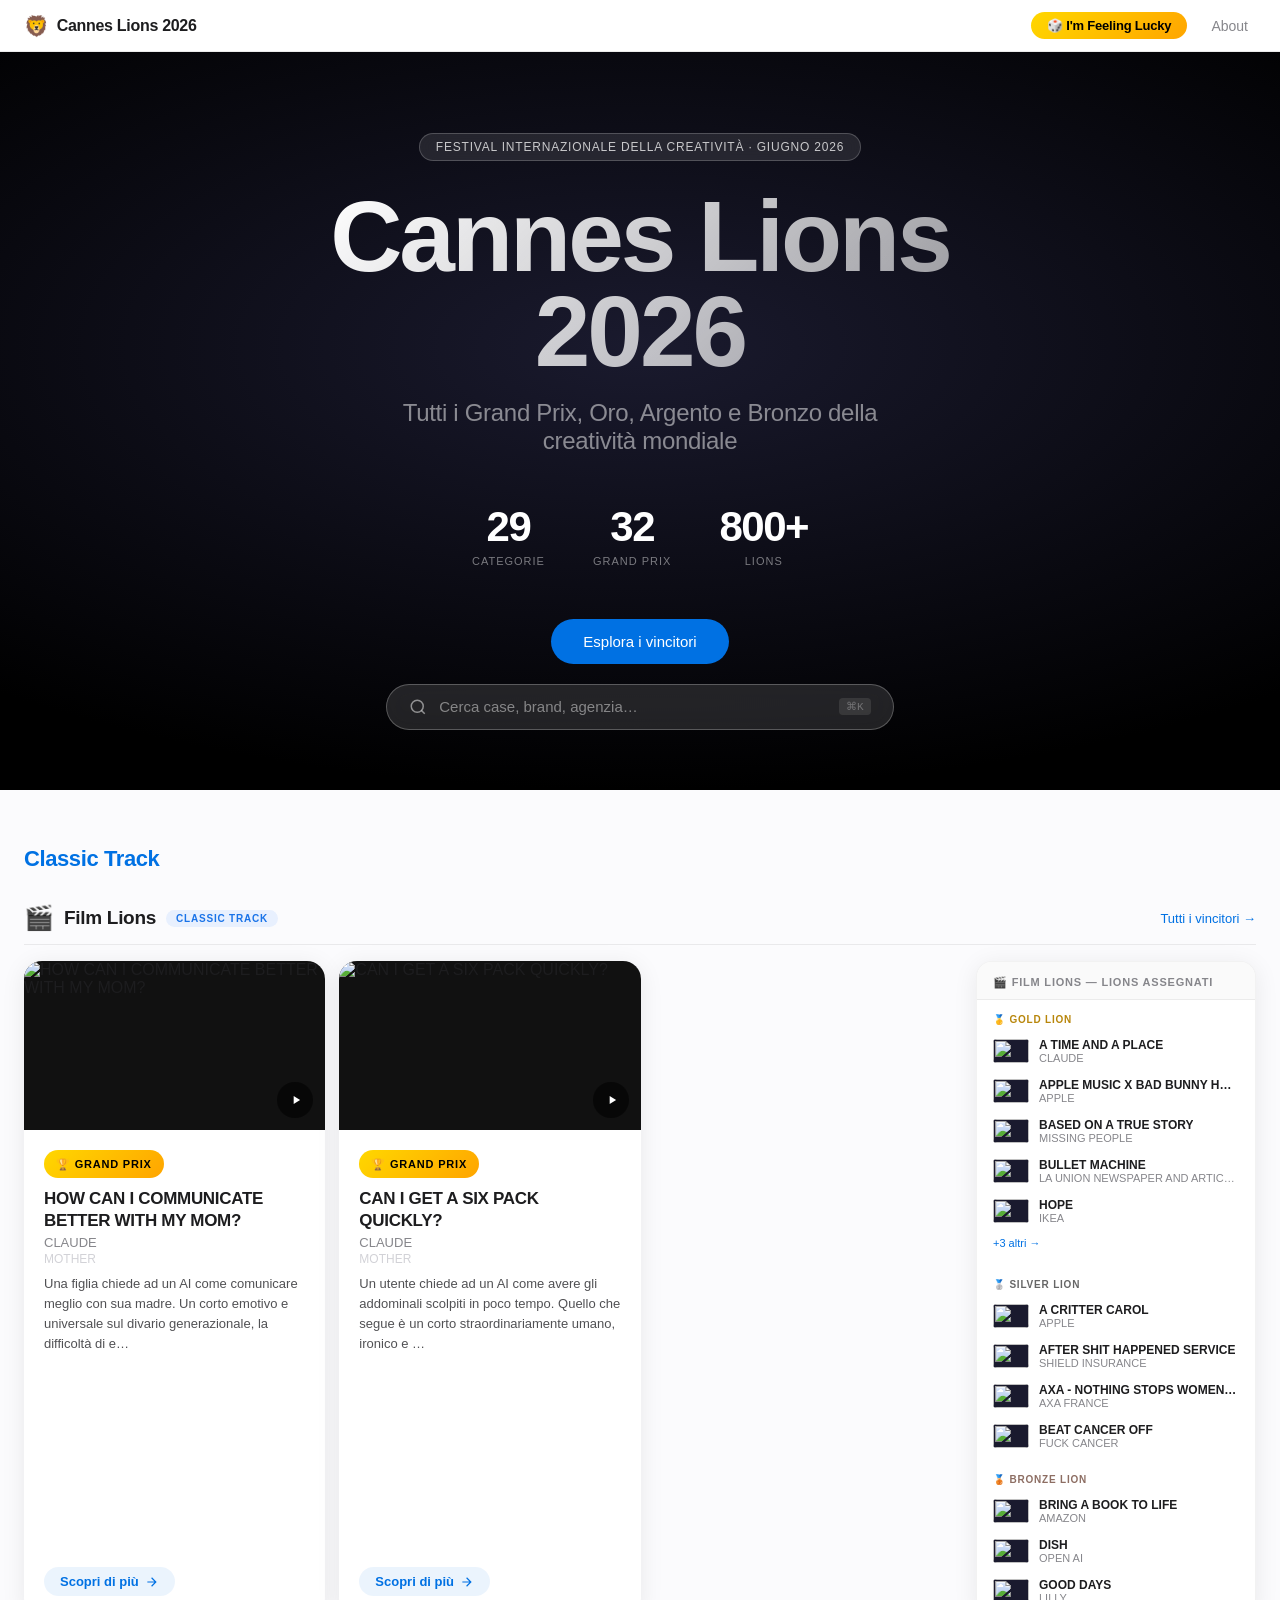
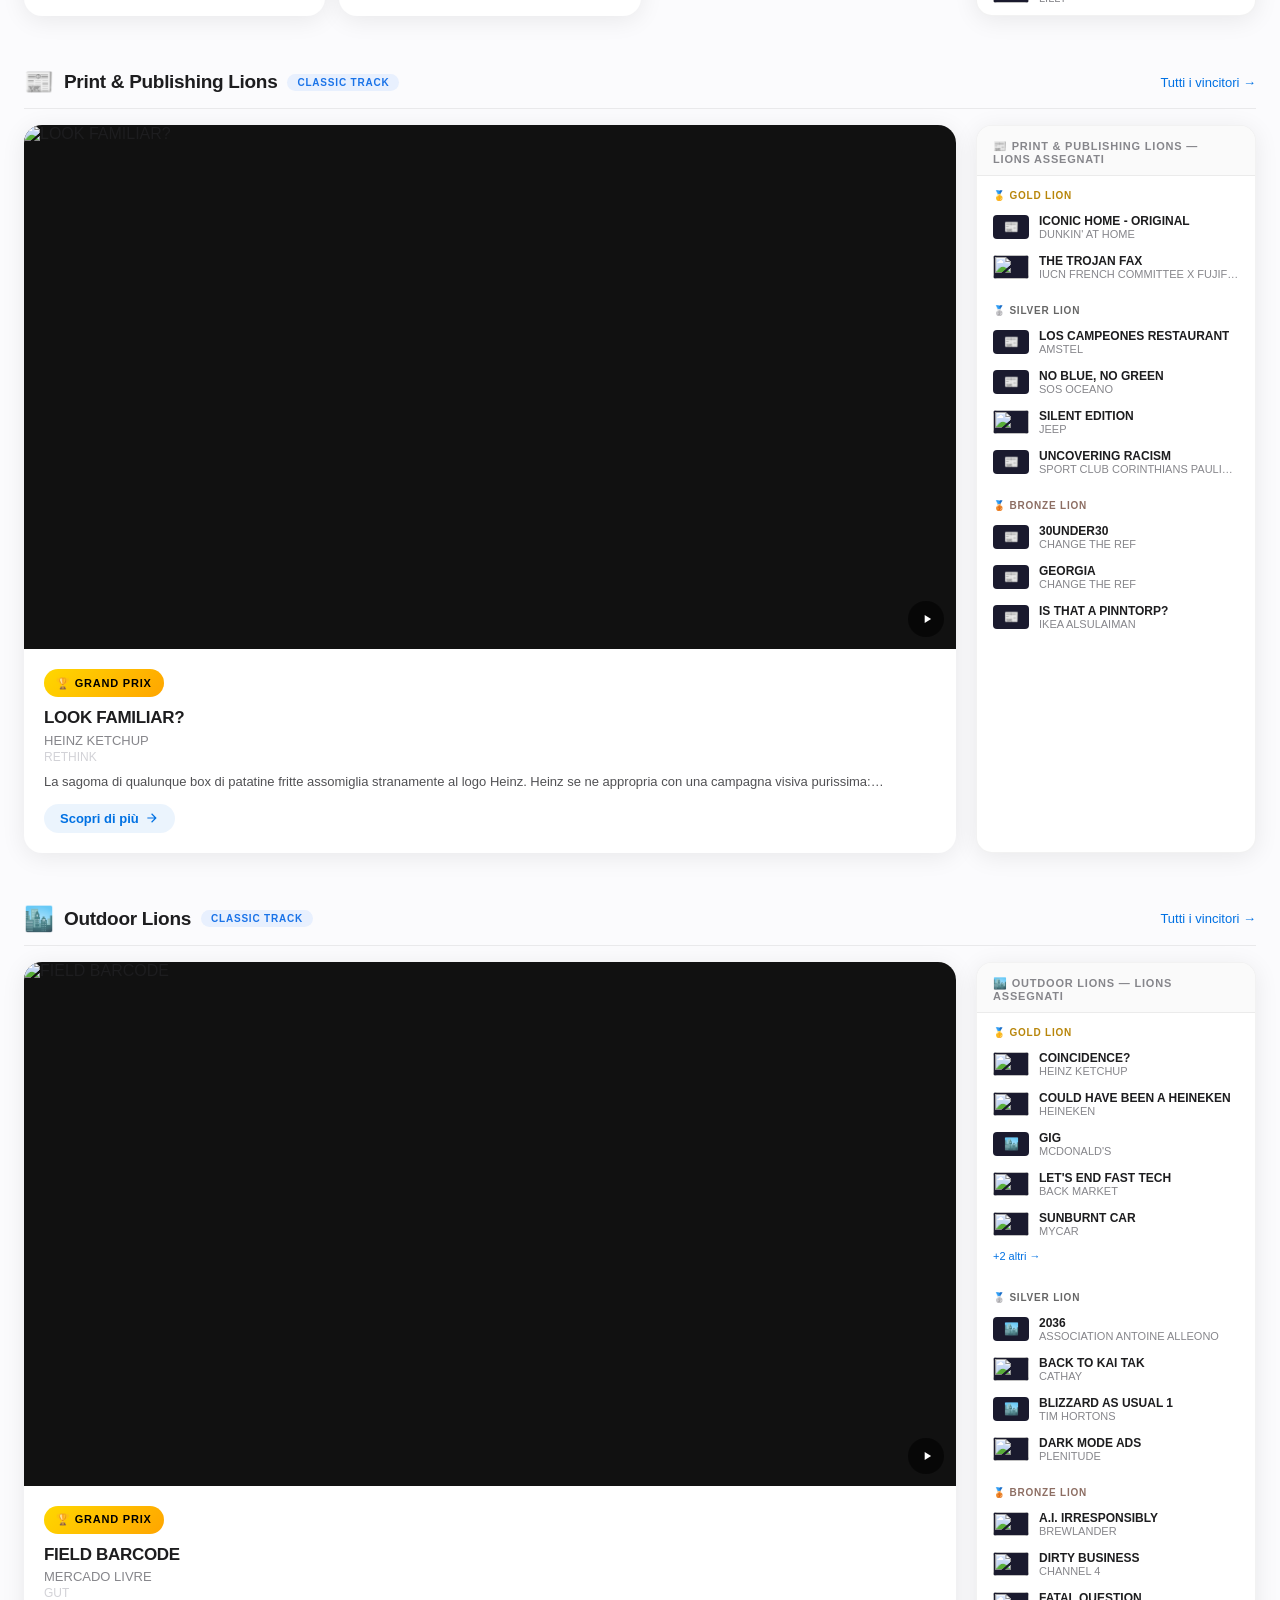
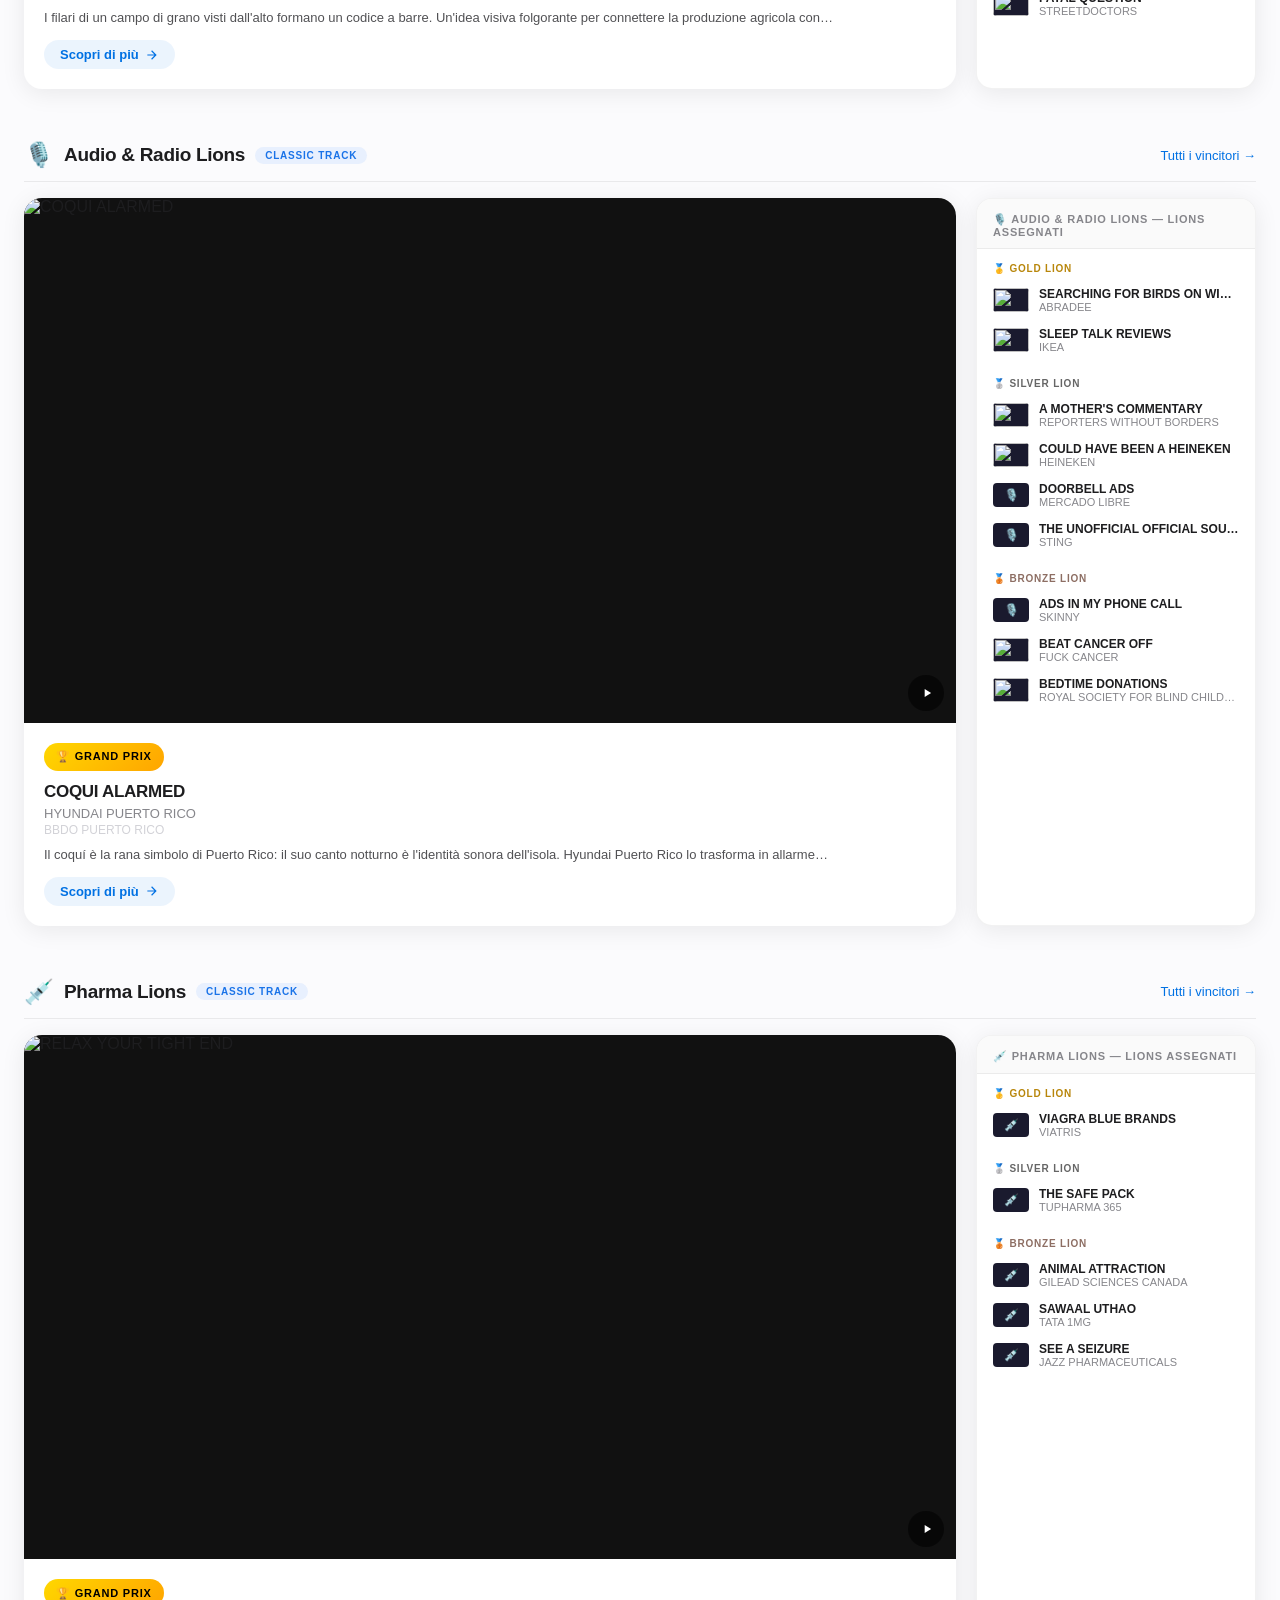
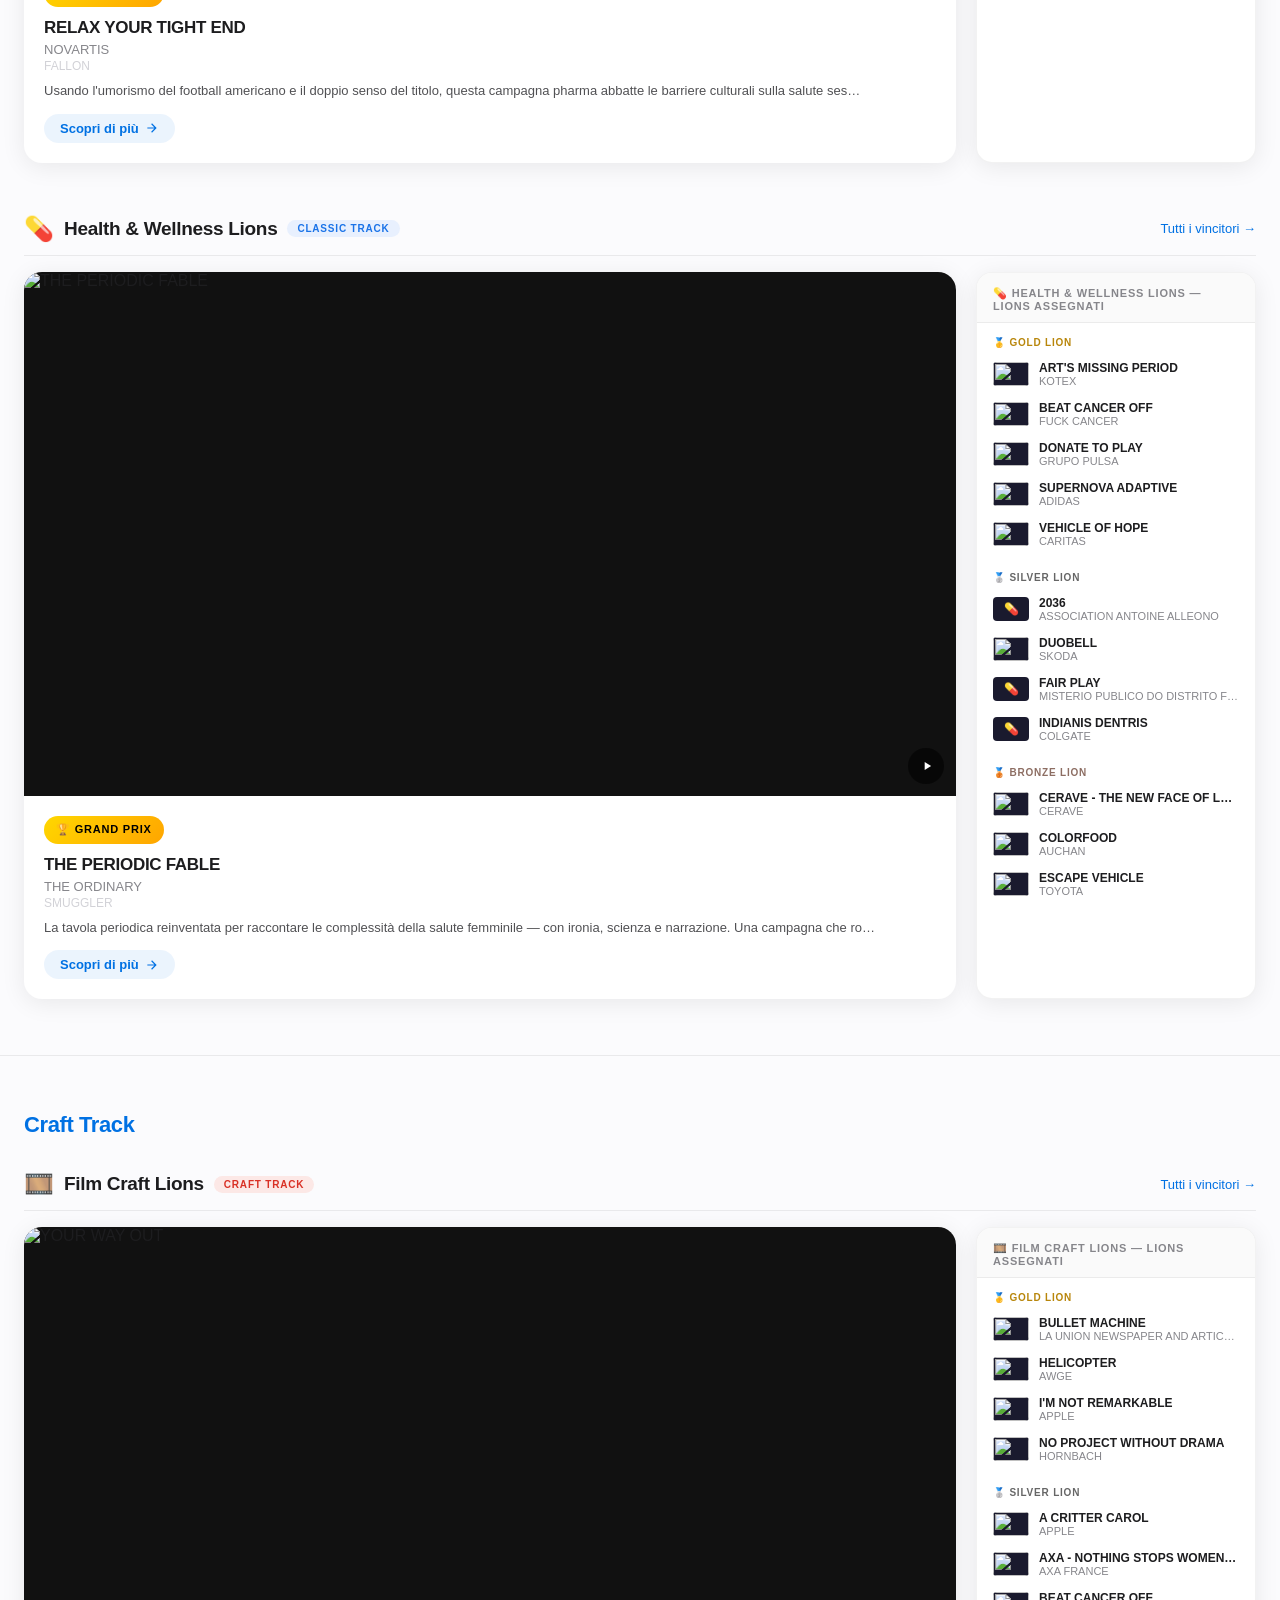
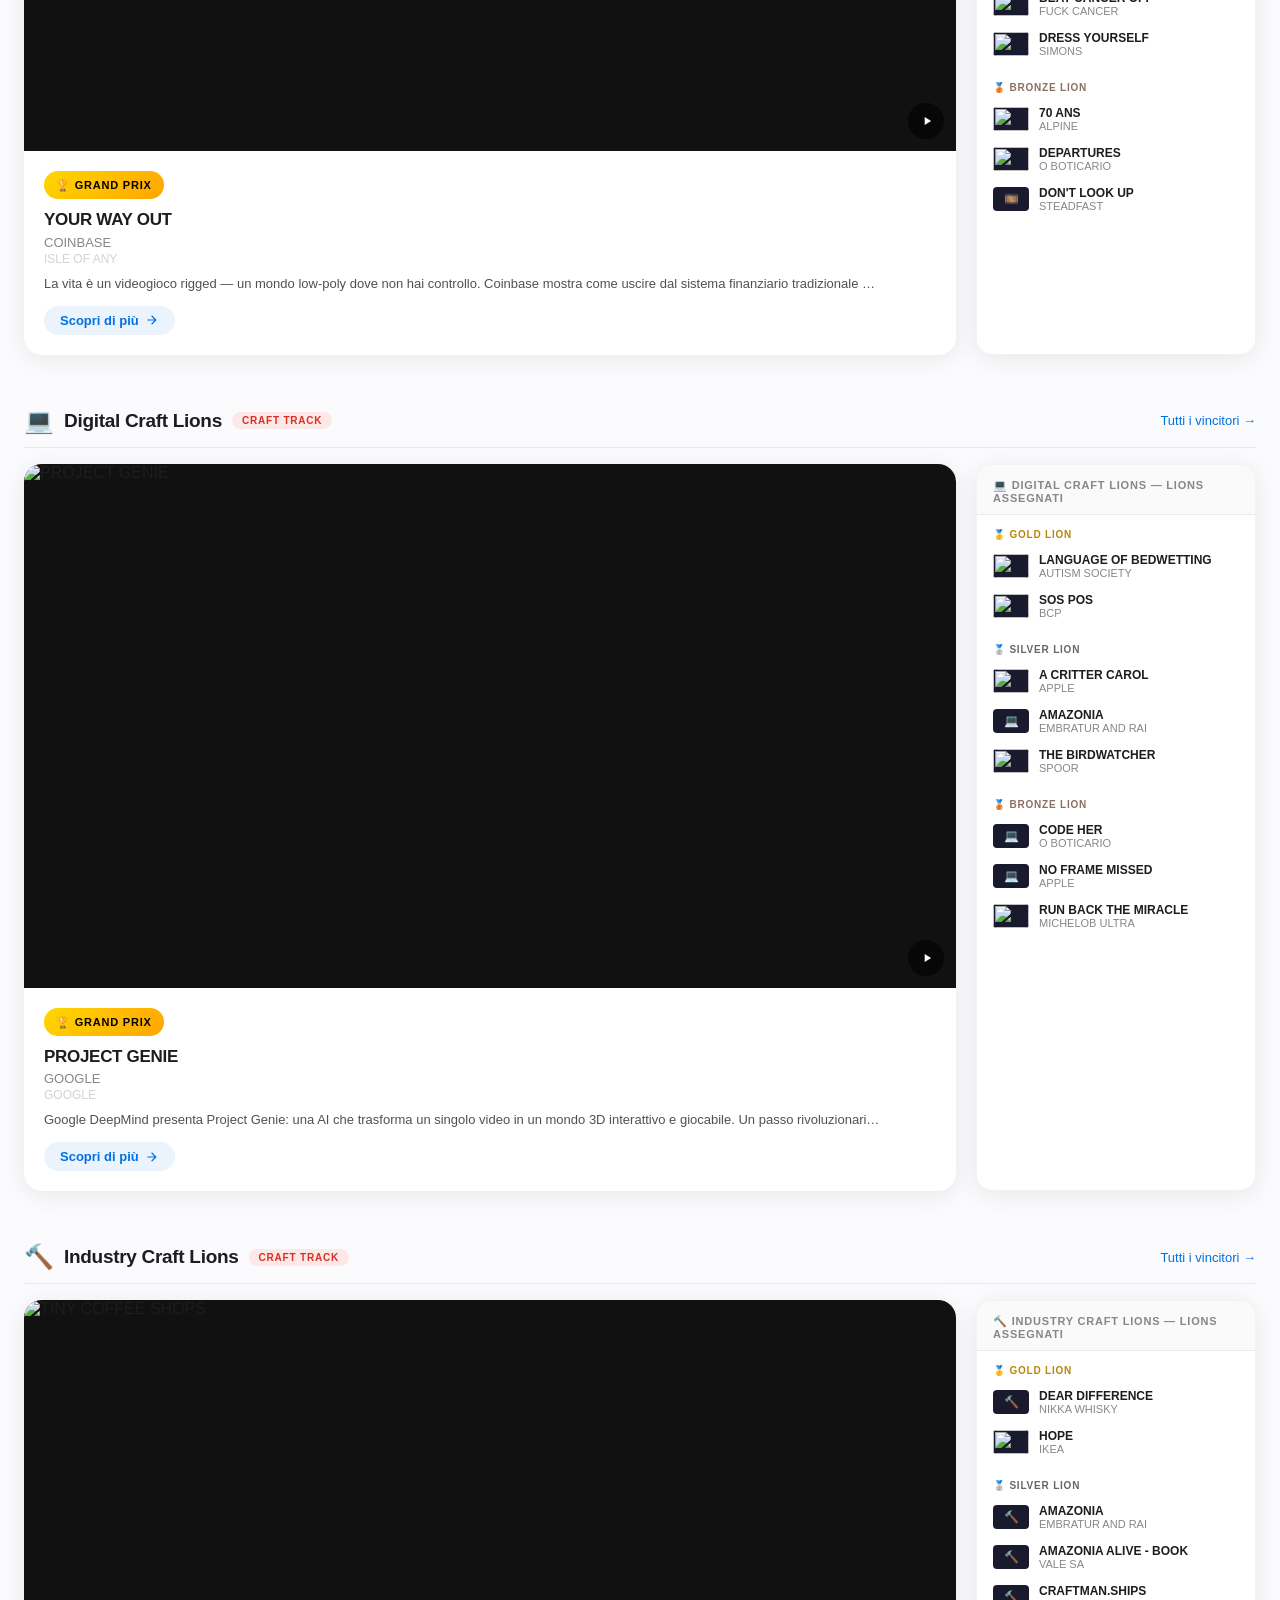
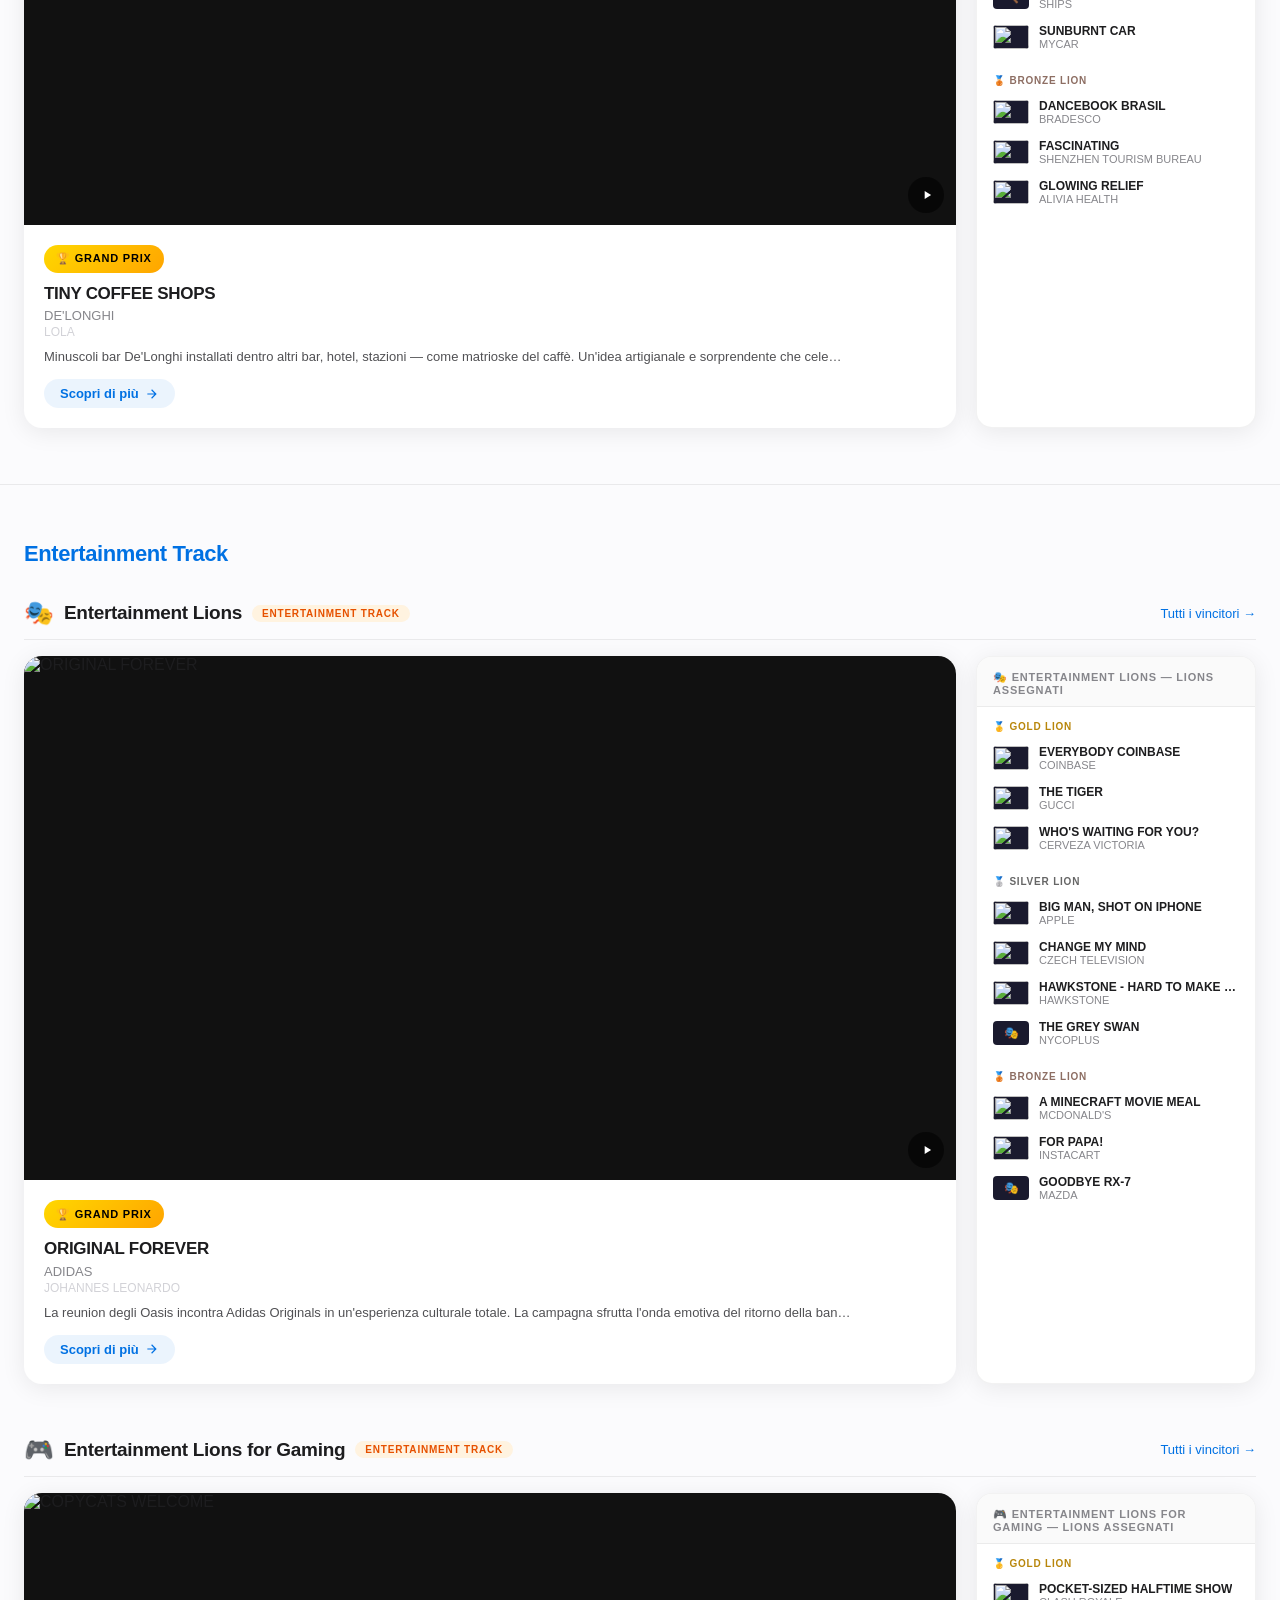
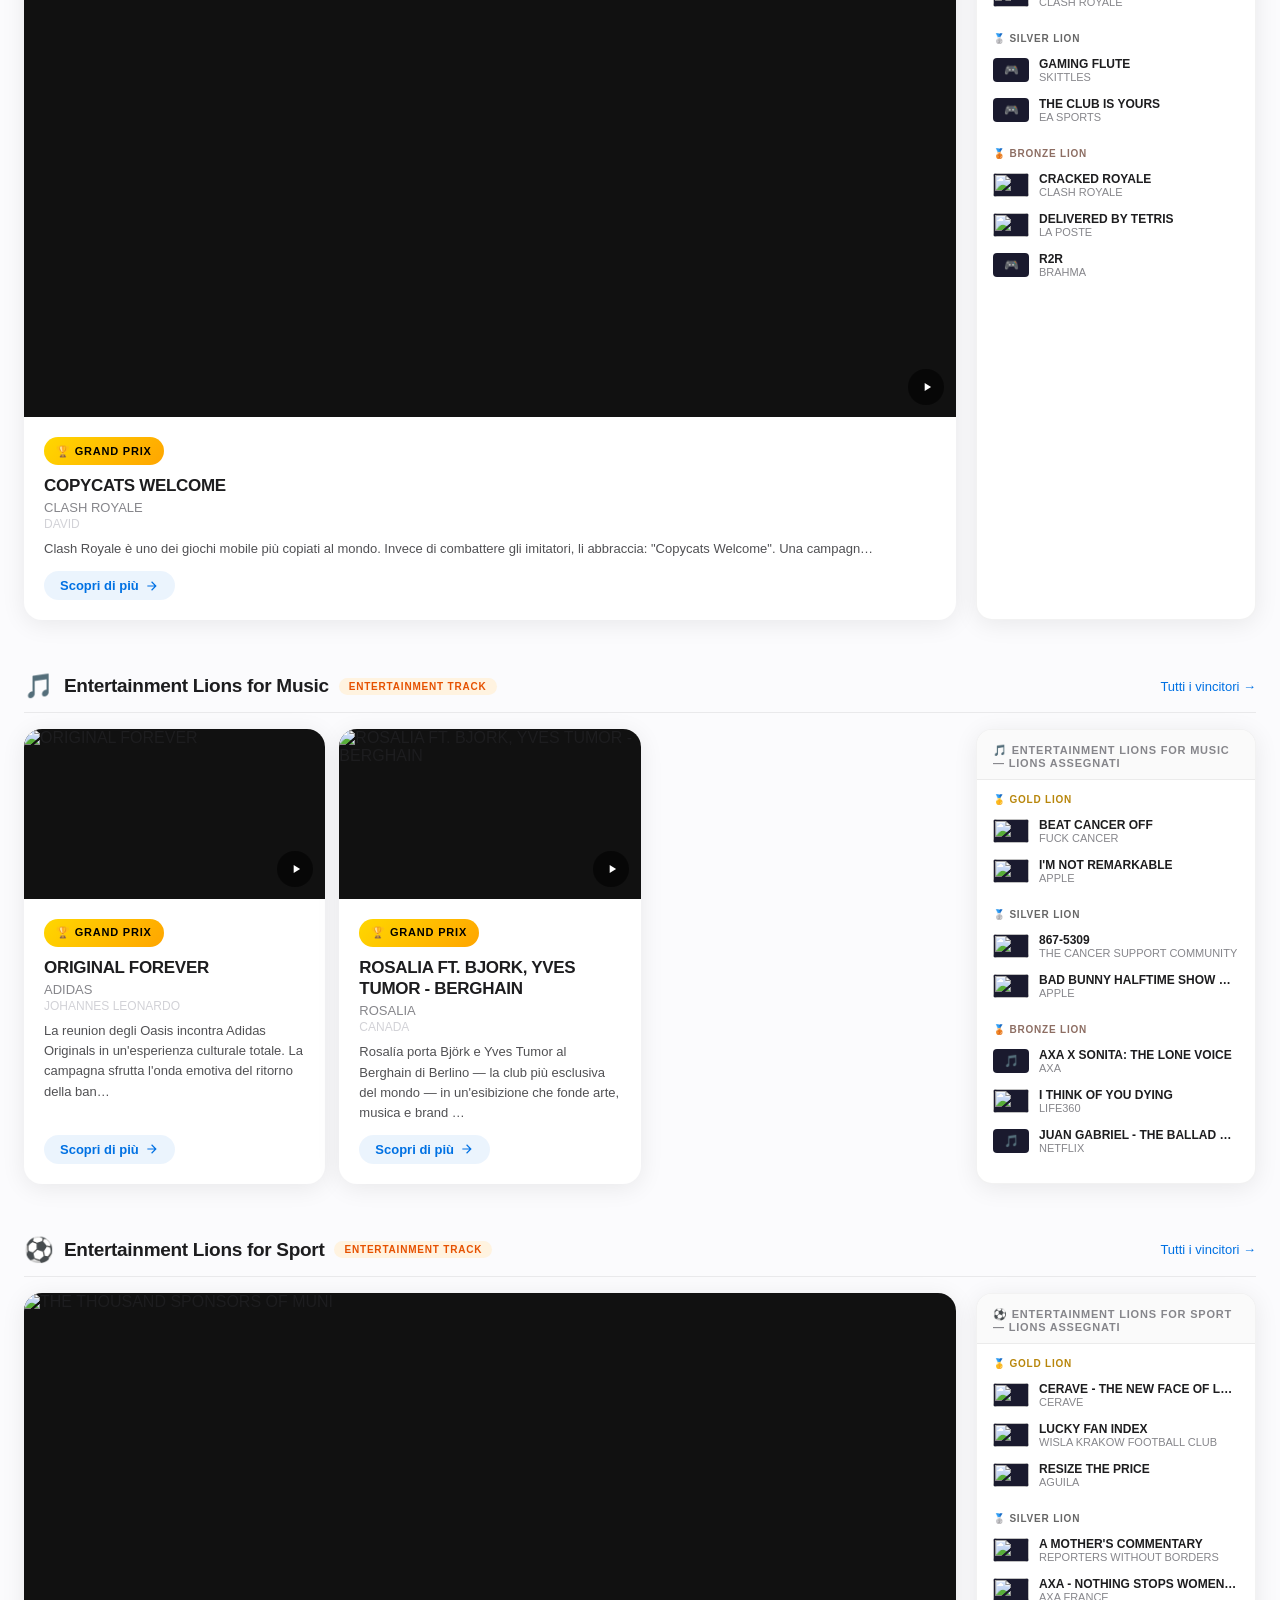
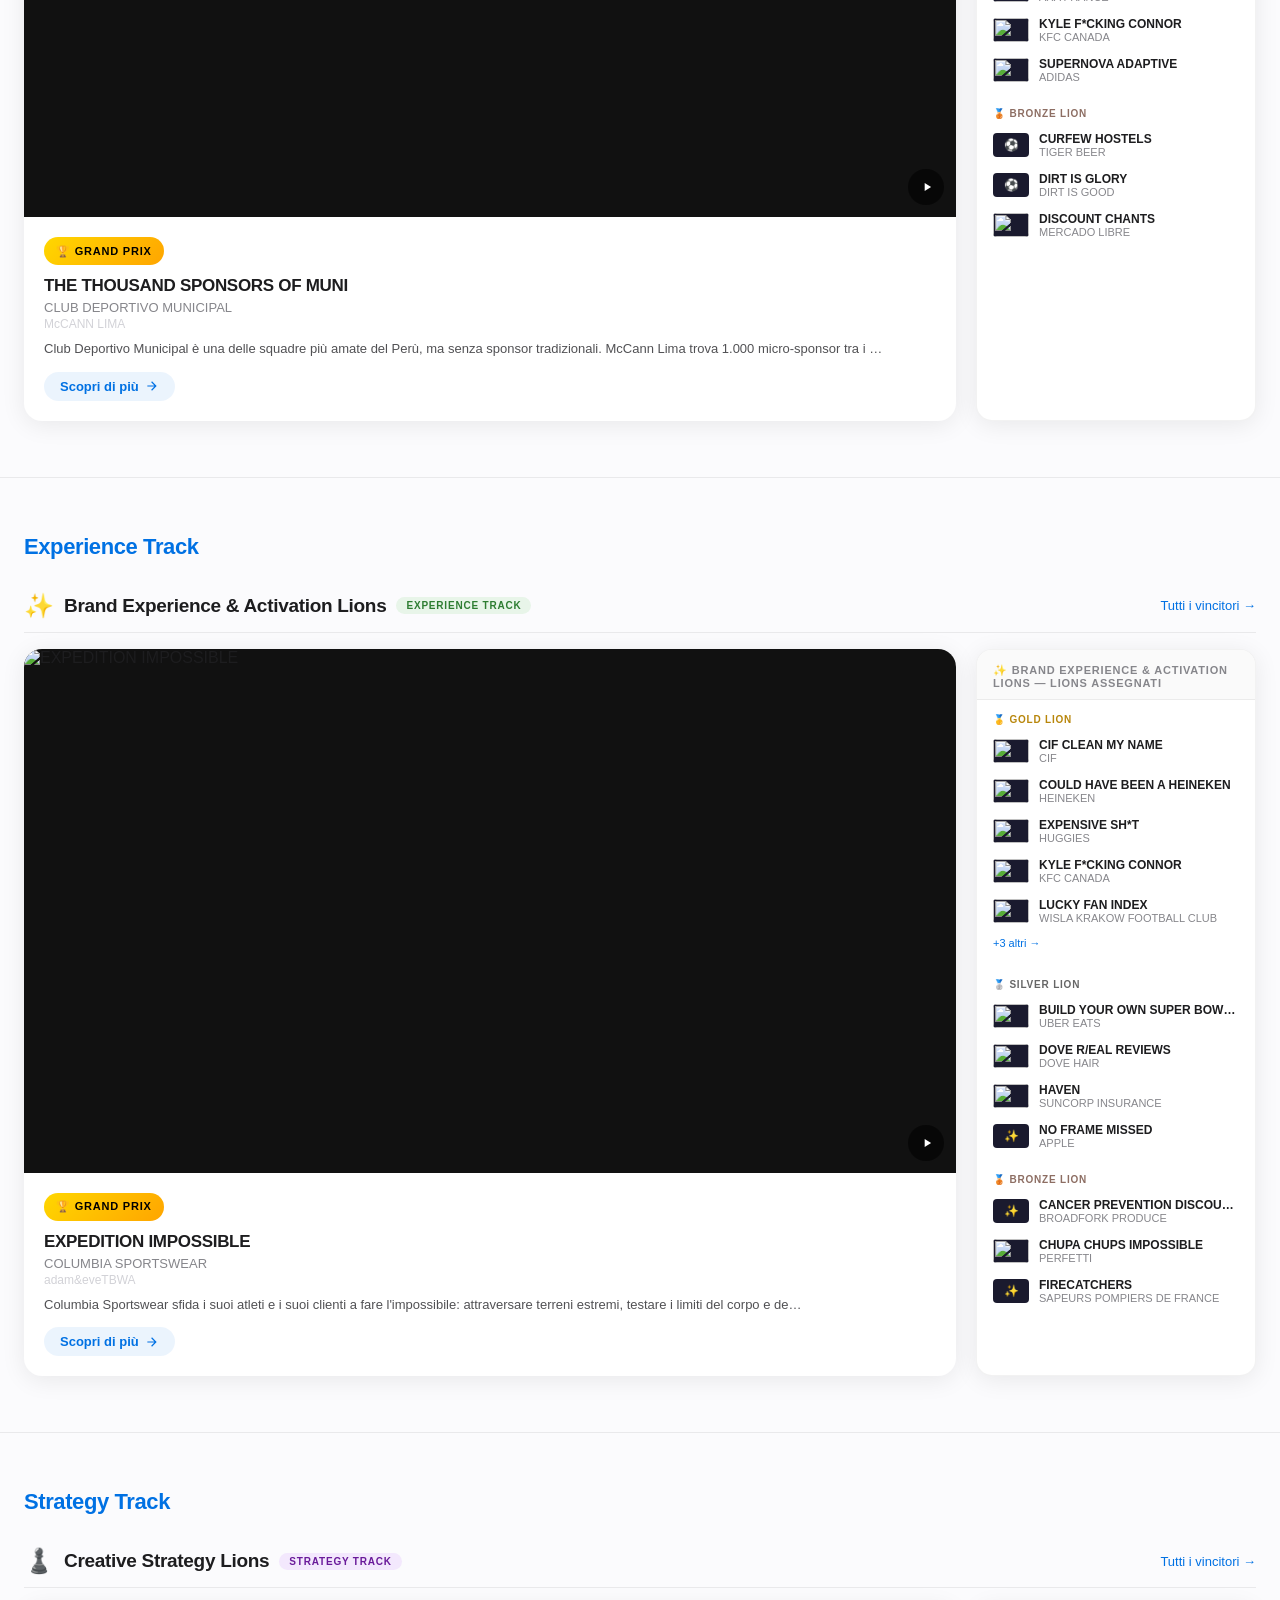
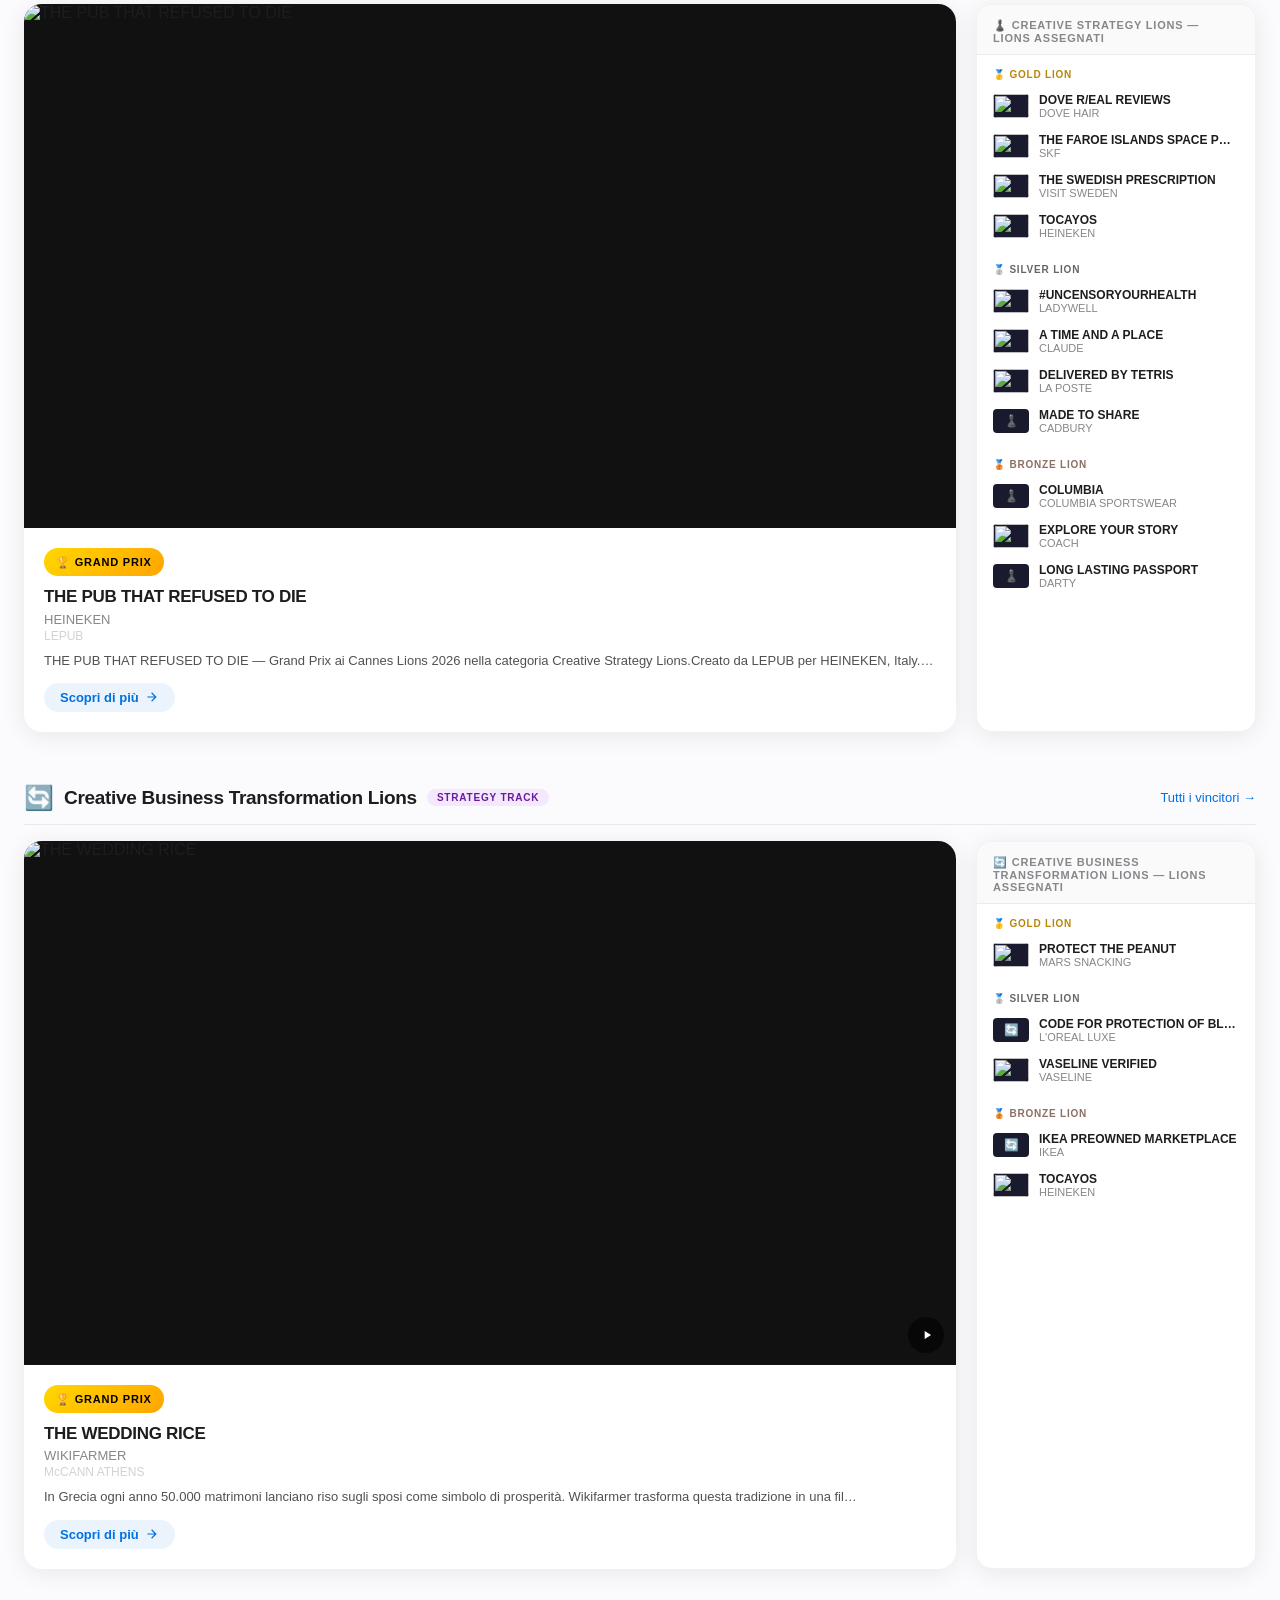
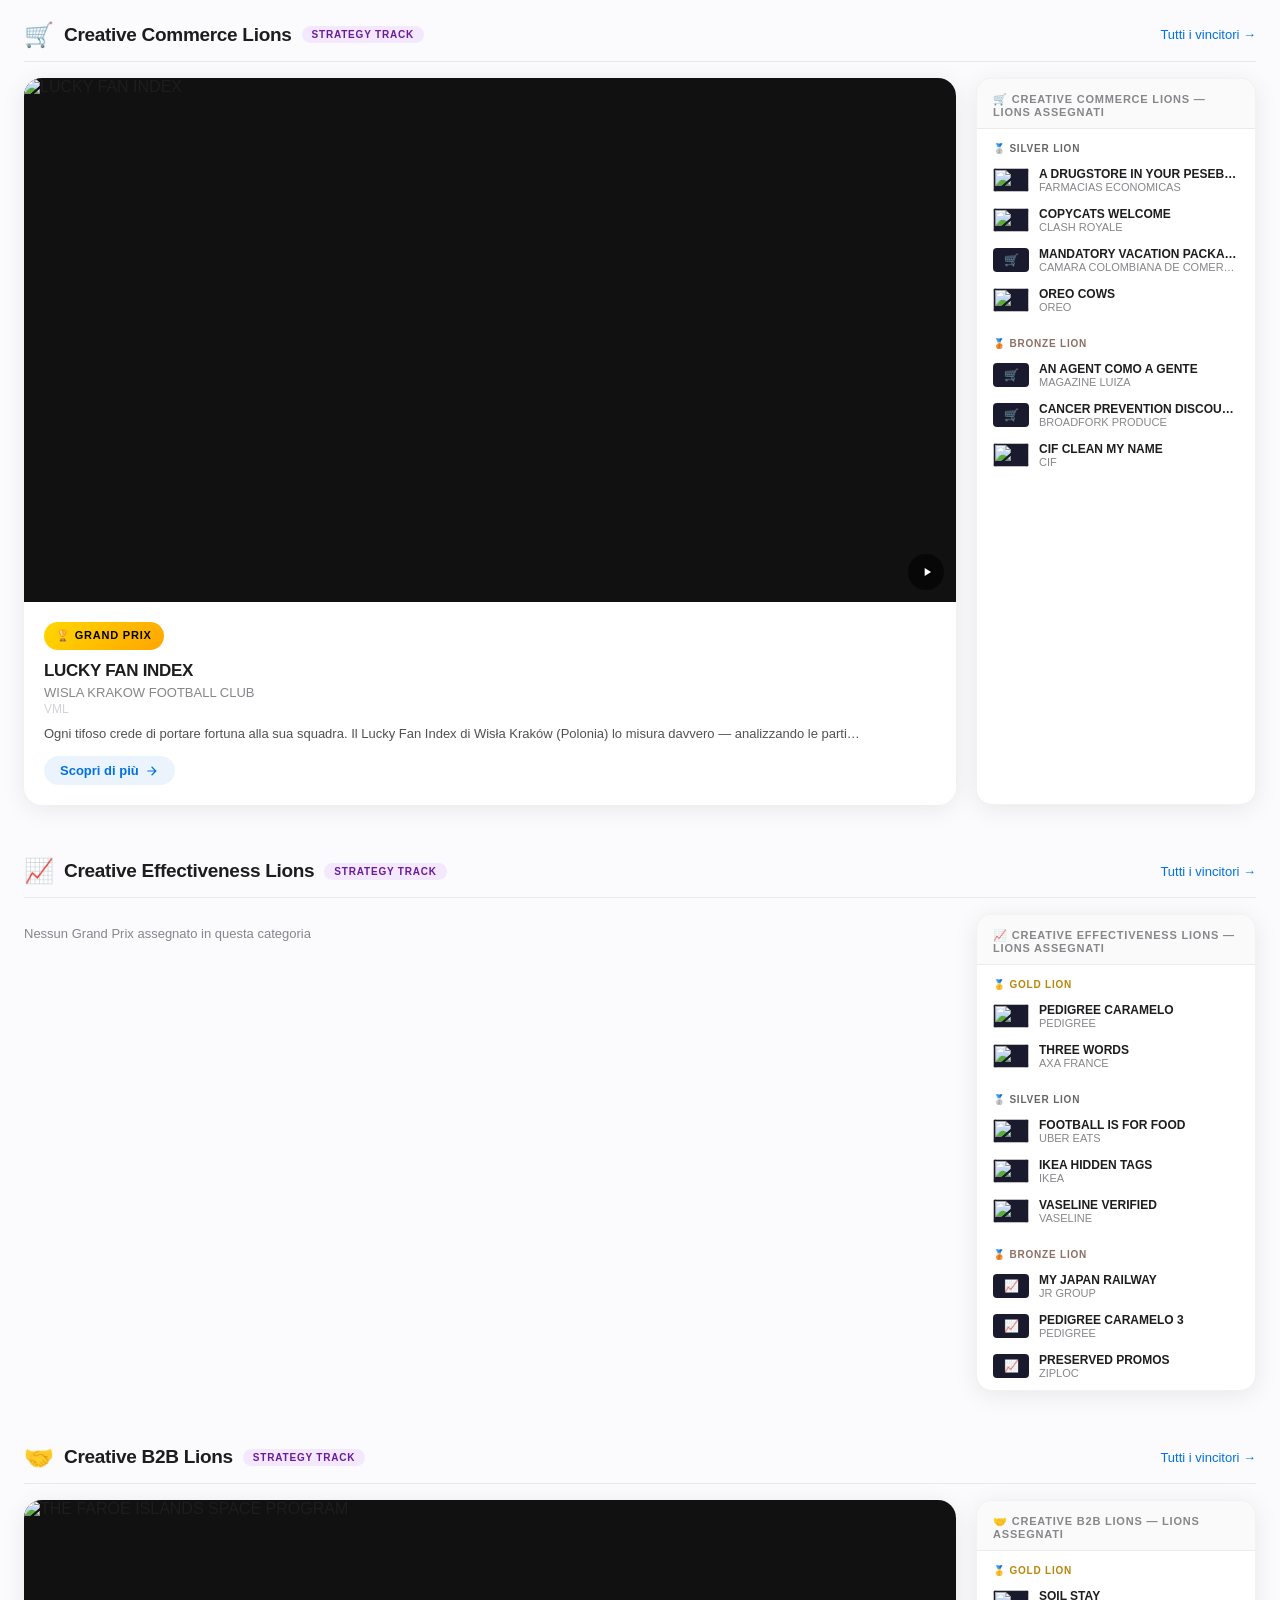
==== index.html @ fd1620bb "Enrich3: +49 video, Vimeo thumbs, descrizioni Silver, fix IDs" ====
<!DOCTYPE html>
<html lang="it">
<head>
<meta charset="UTF-8"/>
<meta name="viewport" content="width=device-width,initial-scale=1.0"/>
<title>Cannes Lions 2026 — Winners</title>
<link rel="icon" href="favicon.svg" type="image/svg+xml"/>
<style>
/* RESET & VARS */
*,*::before,*::after{box-sizing:border-box;margin:0;padding:0}
:root{
  --black:#1d1d1f;--white:#f5f5f7;--off:#fbfbfd;--mid:#86868b;--light:#d2d2d7;
  --blue:#0071e3;--blue2:#0077ed;--gold:#f5a623;--silver:#8e8e93;--bronze:#8d6e63;
  --gp-grad:linear-gradient(135deg,#FFD700,#FFA500);
  --nav:rgba(255,255,255,0.85);--r:18px;--shadow:0 4px 24px rgba(0,0,0,0.08);
  --t:.3s cubic-bezier(.25,.46,.45,.94)
}
html{scroll-behavior:smooth}
body{font-family:-apple-system,BlinkMacSystemFont,"SF Pro Display","Helvetica Neue",sans-serif;
  background:var(--off);color:var(--black);-webkit-font-smoothing:antialiased;overflow-x:hidden}

/* NAV */
nav{position:sticky;top:0;z-index:1000;background:var(--nav);
  backdrop-filter:saturate(180%) blur(20px);-webkit-backdrop-filter:saturate(180%) blur(20px);
  border-bottom:1px solid rgba(0,0,0,0.08);height:52px;display:flex;align-items:center}
.nav-inner{max-width:1280px;width:100%;margin:0 auto;padding:0 24px;
  display:flex;align-items:center;gap:16px}
.nav-logo{font-size:16px;font-weight:700;color:var(--black);text-decoration:none;
  letter-spacing:-0.3px;cursor:pointer;display:flex;align-items:center;gap:8px;margin-right:auto}
.nav-logo span{font-size:20px}
.nav-lucky{background:linear-gradient(135deg,#FFD700,#FFA500);color:#000;border:none;
  border-radius:980px;padding:6px 16px;font-size:13px;font-weight:700;cursor:pointer;
  font-family:inherit;letter-spacing:-.2px;transition:transform var(--t),opacity var(--t)}
.nav-lucky:hover{transform:scale(1.04);opacity:.9}
.nav-about{background:none;border:none;font-size:14px;color:var(--mid);cursor:pointer;
  font-family:inherit;font-weight:500;padding:4px 8px;border-radius:6px;
  transition:color var(--t)}
.nav-about:hover{color:var(--black)}
.nav-back{display:none;align-items:center;gap:6px;font-size:14px;color:var(--blue);
  cursor:pointer;background:none;border:none;font-family:inherit;padding:4px 0}
.nav-back:hover{opacity:.7}
.nav-back svg{width:18px;height:18px}
#app{min-height:100vh}

/* ===== HOME HERO ===== */
.hero{background:#000;color:#fff;min-height:82vh;display:flex;flex-direction:column;
  align-items:center;justify-content:center;text-align:center;padding:80px 24px 60px;
  position:relative;overflow:hidden}
.hero::before{content:'';position:absolute;inset:0;
  background:radial-gradient(ellipse 80% 60% at 50% 40%,#1a1a2e,#000)}
.hero-badge{position:relative;display:inline-block;background:rgba(255,255,255,0.1);
  border:1px solid rgba(255,255,255,0.2);border-radius:100px;padding:6px 16px;
  font-size:12px;font-weight:500;color:rgba(255,255,255,0.75);letter-spacing:.8px;
  text-transform:uppercase;margin-bottom:28px;backdrop-filter:blur(10px)}
.hero h1{position:relative;font-size:clamp(52px,9vw,100px);font-weight:700;
  letter-spacing:-3px;line-height:.95;margin-bottom:20px;
  background:linear-gradient(135deg,#fff 0%,rgba(255,255,255,0.55) 100%);
  -webkit-background-clip:text;-webkit-text-fill-color:transparent;background-clip:text}
.hero-sub{position:relative;font-size:clamp(18px,2.5vw,24px);color:rgba(255,255,255,0.5);
  letter-spacing:-.3px;max-width:560px;margin-bottom:48px}
.hero-stats{position:relative;display:flex;gap:48px;margin-bottom:52px}
.stat-num{font-size:42px;font-weight:700;letter-spacing:-1.5px;color:#fff}
.stat-label{font-size:11px;color:rgba(255,255,255,0.45);text-transform:uppercase;
  letter-spacing:1px;margin-top:4px}
.hero-cta{position:relative;display:inline-block;background:var(--blue);color:#fff;
  text-decoration:none;padding:14px 32px;border-radius:980px;font-size:15px;
  font-weight:500;cursor:pointer;border:none;font-family:inherit;
  transition:background var(--t),transform var(--t)}
.hero-cta:hover{background:var(--blue2);transform:scale(1.02)}

/* ===== HERO SEARCH ===== */
.hero-search-wrap{position:relative;width:100%;max-width:640px;margin-top:8px}
.hero-search-btn{display:flex;align-items:center;gap:12px;width:100%;background:rgba(255,255,255,0.12);
  border:1px solid rgba(255,255,255,0.25);border-radius:980px;padding:13px 22px;
  cursor:text;backdrop-filter:blur(12px);transition:background var(--t),border-color var(--t)}
.hero-search-btn:hover{background:rgba(255,255,255,0.18);border-color:rgba(255,255,255,0.4)}
.hero-search-btn svg{width:18px;height:18px;color:rgba(255,255,255,0.5);flex-shrink:0}
.hero-search-placeholder{font-size:15px;color:rgba(255,255,255,0.45);flex:1;text-align:left}
.hero-search-kbd{font-size:11px;color:rgba(255,255,255,0.3);background:rgba(255,255,255,0.1);
  border-radius:4px;padding:2px 7px;font-family:monospace}

/* SEARCH OVERLAY */
.search-overlay{position:fixed;inset:0;z-index:2000;background:rgba(0,0,0,0.7);
  backdrop-filter:blur(20px);-webkit-backdrop-filter:blur(20px);
  display:none;align-items:flex-start;justify-content:center;padding-top:80px}
.search-overlay.open{display:flex}
.search-modal{width:100%;max-width:760px;background:#fff;border-radius:20px;
  box-shadow:0 32px 80px rgba(0,0,0,.4);overflow:hidden;
  max-height:calc(100vh - 120px);display:flex;flex-direction:column}
.search-input-row{display:flex;align-items:center;gap:0;padding:0 20px;
  border-bottom:1px solid rgba(0,0,0,0.08)}
.search-input-row svg{width:20px;height:20px;color:var(--mid);flex-shrink:0}
.search-input-row input{flex:1;border:none;outline:none;font-size:18px;font-family:inherit;
  padding:20px 14px;color:var(--black);background:transparent}
.search-input-row input::placeholder{color:var(--light)}
.search-close-btn{background:none;border:none;cursor:pointer;padding:8px;
  font-size:16px;color:var(--mid);border-radius:8px;transition:background var(--t)}
.search-close-btn:hover{background:rgba(0,0,0,0.06)}
.search-filters-row{display:flex;gap:8px;padding:12px 20px;flex-wrap:wrap;
  border-bottom:1px solid rgba(0,0,0,0.06);background:#fafafa}
.search-filter-select{border:1px solid var(--light);border-radius:980px;padding:5px 12px;
  font-size:12px;font-weight:500;font-family:inherit;color:var(--black);
  background:#fff;cursor:pointer;outline:none;transition:border-color var(--t)}
.search-filter-select:focus{border-color:var(--blue)}
.search-results-area{overflow-y:auto;flex:1;padding:8px 0}
.search-result-item{display:flex;align-items:center;gap:14px;padding:12px 20px;
  cursor:pointer;transition:background var(--t)}
.search-result-item:hover{background:rgba(0,0,0,0.04)}
.search-result-thumb{width:64px;height:40px;border-radius:6px;overflow:hidden;
  background:#1a1a2e;flex-shrink:0}
.search-result-thumb img{width:100%;height:100%;object-fit:cover}
.search-result-thumb-ph{width:100%;height:100%;display:flex;align-items:center;
  justify-content:center;font-size:18px}
.search-result-info{flex:1;min-width:0}
.search-result-title{font-size:14px;font-weight:600;white-space:nowrap;
  overflow:hidden;text-overflow:ellipsis}
.search-result-meta{font-size:12px;color:var(--mid);margin-top:2px}
.search-result-medal{flex-shrink:0;font-size:10px;font-weight:700;text-transform:uppercase;
  letter-spacing:.6px;padding:3px 8px;border-radius:100px}
.search-empty{padding:40px 20px;text-align:center;color:var(--mid);font-size:14px}
.search-count{font-size:11px;color:var(--mid);padding:10px 20px 2px;
  font-weight:600;text-transform:uppercase;letter-spacing:.5px}

/* ===== TRACK SECTION (home) ===== */
.track-section{padding:56px 0;border-bottom:1px solid rgba(0,0,0,0.07)}
.track-section:last-of-type{border-bottom:none}
.track-inner{max-width:1280px;margin:0 auto;padding:0 24px}
.track-label{font-size:22px;font-weight:700;color:var(--blue);margin-bottom:32px;
  letter-spacing:-.4px}

/* CATEGORY BLOCKS (home) */
.cat-block{margin-bottom:52px}
.cat-block:last-child{margin-bottom:0}
.cat-block-header{display:flex;align-items:center;justify-content:space-between;
  margin-bottom:16px;flex-wrap:wrap;gap:10px;padding-bottom:12px;
  border-bottom:1px solid rgba(0,0,0,0.07)}
.cat-block-name{display:flex;align-items:center;gap:10px}
.cat-block-icon{font-size:24px}
.cat-block-title{font-size:19px;font-weight:700;letter-spacing:-.3px}
.cat-block-link{font-size:13px;color:var(--blue);text-decoration:none;font-weight:500;
  display:flex;align-items:center;gap:4px;white-space:nowrap;cursor:pointer}
.cat-block-link:hover{text-decoration:underline}

/* TWO-COL LAYOUT inside cat-block */
.cat-block-body{display:grid;grid-template-columns:1fr 280px;gap:20px;align-items:stretch}
.cat-block-body.multi-gp{grid-template-columns:1fr 280px}
.cat-gp-col{min-width:0;display:flex;flex-direction:column}
.cat-gp-grid{display:grid;grid-template-columns:1fr;gap:14px;flex:1}
.cat-gp-grid .win-card{max-height:100%;overflow:hidden}
.cat-gp-grid:not(.multi) .win-card{height:100%}
.cat-gp-grid:not(.multi) .win-thumb{max-height:260px}
.cat-gp-grid.multi{grid-template-columns:repeat(auto-fill,minmax(280px,1fr))}
.cat-medals-col{background:#fff;border-radius:16px;box-shadow:var(--shadow);
  overflow:hidden;border:1px solid rgba(0,0,0,0.05)}
.cat-medals-col-header{font-size:11px;font-weight:700;text-transform:uppercase;
  letter-spacing:.8px;color:var(--mid);padding:14px 16px 10px;
  border-bottom:1px solid rgba(0,0,0,0.06);background:#fafafa}
.mi-group{padding:10px 0 4px}
.mi-group-label{display:flex;align-items:center;gap:6px;font-size:10px;font-weight:700;
  text-transform:uppercase;letter-spacing:.8px;padding:4px 16px 6px}
.mi-row{display:flex;align-items:center;gap:10px;padding:7px 16px;cursor:pointer;
  transition:background var(--t)}
.mi-row:hover{background:rgba(0,113,227,0.05)}
.mi-thumb{width:36px;height:24px;border-radius:4px;overflow:hidden;flex-shrink:0;
  background:#1a1a2e}
.mi-thumb img{width:100%;height:100%;object-fit:cover}
.mi-thumb-ph{width:100%;height:100%;display:flex;align-items:center;
  justify-content:center;font-size:12px}
.mi-info{min-width:0}
.mi-title{font-size:12px;font-weight:600;white-space:nowrap;overflow:hidden;
  text-overflow:ellipsis;color:var(--black)}
.mi-brand{font-size:11px;color:var(--mid);white-space:nowrap;overflow:hidden;
  text-overflow:ellipsis}
.mi-more{font-size:11px;color:var(--blue);padding:6px 16px 12px;cursor:pointer}
.mi-more:hover{text-decoration:underline}

@media(max-width:900px){
  .cat-block-body{grid-template-columns:1fr;align-items:start}
  .cat-gp-col{display:block}
  .cat-gp-grid{flex:none}
  .cat-gp-grid:not(.multi) .win-card{height:auto}
  .cat-gp-grid:not(.multi) .win-thumb{max-height:none}
  .cat-medals-col{margin-top:0}
}
@media(max-width:768px){
  .hero-stats{gap:24px}.stat-num{font-size:28px}
  .cat-gp-grid{grid-template-columns:1fr}
  .lucky-info-bar{flex-direction:column}
  .search-modal{border-radius:0;max-height:100vh}
  .search-overlay{padding-top:0;align-items:flex-start}
}

/* WIN CARDS (shared) */
.win-card{background:#fff;border-radius:var(--r);overflow:hidden;cursor:pointer;
  box-shadow:var(--shadow);transition:transform var(--t),box-shadow var(--t);
  display:flex;flex-direction:column}
.win-card:hover{transform:translateY(-5px);box-shadow:0 16px 48px rgba(0,0,0,0.14)}
.win-thumb{position:relative;width:100%;padding-bottom:56.25%;background:#111;overflow:hidden;flex-shrink:0}
.win-thumb img{position:absolute;inset:0;width:100%;height:100%;object-fit:cover;
  transition:transform .5s ease}
.win-card:hover .win-thumb img{transform:scale(1.05)}
.win-thumb-placeholder{position:absolute;inset:0;display:flex;align-items:center;
  justify-content:center;font-size:52px;
  background:linear-gradient(135deg,#1a1a2e 0%,#0d3b5e 100%)}
.win-play{position:absolute;bottom:12px;right:12px;width:36px;height:36px;border-radius:50%;
  background:rgba(0,0,0,0.55);backdrop-filter:blur(8px);
  display:flex;align-items:center;justify-content:center}
.win-play svg{fill:#fff;width:14px;height:14px;margin-left:2px}
.win-body{padding:20px;display:flex;flex-direction:column;flex:1}
.win-medal{display:inline-flex;align-items:center;font-size:11px;font-weight:700;text-transform:uppercase;
  letter-spacing:.8px;padding:0 12px;height:28px;border-radius:100px;margin-bottom:10px;align-self:flex-start;line-height:1}
.case-meta-top .win-medal{align-self:center;margin-bottom:0}
.wm-gp{background:var(--gp-grad);color:#000}
.wm-gold{background:linear-gradient(135deg,#FFD700,#FFB300);color:#000}
.wm-silver{background:linear-gradient(135deg,#E8E8E8,#A0A0A0);color:#333}
.wm-bronze{background:linear-gradient(135deg,#CD7F32,#8D6E63);color:#fff}
.win-title{font-size:17px;font-weight:700;letter-spacing:-.3px;line-height:1.25;margin-bottom:4px}
.win-brand{font-size:13px;color:var(--mid);font-weight:500;margin-bottom:2px}
.win-agency{font-size:12px;color:var(--light);margin-bottom:8px}
.win-excerpt{font-size:13px;color:#515154;line-height:1.55;margin-bottom:12px;flex:1}
.win-cta{display:inline-flex;align-items:center;gap:6px;font-size:13px;font-weight:600;
  color:var(--blue);background:rgba(0,113,227,0.08);border-radius:980px;
  padding:7px 16px;margin-top:auto;align-self:flex-start;border:none;cursor:pointer;
  font-family:inherit;transition:background var(--t),transform var(--t)}
.win-cta:hover{background:rgba(0,113,227,0.15);transform:translateX(2px)}
.win-cta svg{width:14px;height:14px;flex-shrink:0}

/* MEDAL SECTIONS (category page) */
.medal-section{max-width:1280px;margin:0 auto;padding:48px 24px}
.medal-label-pill{display:inline-flex;align-items:center;gap:8px;border-radius:100px;
  padding:6px 18px;font-size:12px;font-weight:700;text-transform:uppercase;
  letter-spacing:.8px;margin-bottom:20px}
.ml-gp{background:var(--gp-grad);color:#000}
.ml-gold{background:linear-gradient(135deg,#FFD700,#FFB300);color:#000}
.ml-silver{background:linear-gradient(135deg,#E8E8E8,#9E9E9E);color:#333}
.ml-bronze{background:linear-gradient(135deg,#CD7F32,#A0522D);color:#fff}
.medal-section h2{font-size:clamp(20px,2.8vw,30px);font-weight:700;letter-spacing:-.5px;margin-bottom:28px}
.win-grid{display:grid;grid-template-columns:repeat(auto-fill,minmax(300px,1fr));gap:16px}
.win-grid.full-width .win-card:first-child:last-child{max-width:680px}
.divider{height:1px;background:rgba(0,0,0,0.07);max-width:1280px;margin:0 auto}

/* CATEGORY PAGE HERO */
.cat-hero{background:#000;color:#fff;padding:72px 24px 56px;text-align:center}
.cat-hero-inner{max-width:800px;margin:0 auto}
.cat-hero-icon{font-size:52px;margin-bottom:16px;display:block}
.cat-hero h1{font-size:clamp(32px,5.5vw,68px);font-weight:700;letter-spacing:-2px;line-height:1;margin-bottom:14px}
.cat-hero-sub{font-size:17px;color:rgba(255,255,255,0.5);margin-bottom:24px}
.cat-hero-stats{display:flex;gap:28px;justify-content:center;flex-wrap:wrap}
.cat-stat-n{font-size:26px;font-weight:700;color:#fff;letter-spacing:-1px}
.cat-stat-l{font-size:10px;color:rgba(255,255,255,0.4);text-transform:uppercase;letter-spacing:.8px;margin-top:2px}

/* CASE STUDY PAGE */
.case-video-wrap{width:100%;background:#000}
.case-video-wrap iframe{width:100%;aspect-ratio:16/9;border:none;display:block}
.case-img-hero{width:100%;max-height:560px;object-fit:cover;display:block}
.case-body{max-width:900px;margin:0 auto;padding:52px 24px 80px}
.case-meta-top{display:flex;align-items:center;gap:10px;margin-bottom:22px;flex-wrap:wrap}
.case-cat-tag{display:inline-flex;align-items:center;font-size:11px;color:var(--mid);background:rgba(0,0,0,0.06);
  border-radius:100px;padding:0 12px;height:28px;font-weight:500;cursor:pointer;line-height:1}
.case-cat-tag:hover{background:rgba(0,113,227,0.1);color:var(--blue)}
.case-title{font-size:clamp(26px,5vw,52px);font-weight:700;letter-spacing:-1.5px;
  line-height:1.05;margin-bottom:10px}
.case-tagline{font-size:17px;color:var(--mid);margin-bottom:30px}
.case-info-bar{display:flex;gap:28px;padding:22px 0;
  border-top:1px solid rgba(0,0,0,0.08);border-bottom:1px solid rgba(0,0,0,0.08);
  margin-bottom:36px;flex-wrap:wrap}
.case-info-label{font-size:10px;text-transform:uppercase;letter-spacing:1px;
  color:var(--mid);font-weight:600;margin-bottom:4px}
.case-info-value{font-size:14px;font-weight:600;letter-spacing:-.2px}
.case-description{font-size:17px;line-height:1.72;color:#3a3a3c;margin-bottom:36px}
.case-description p{margin-bottom:16px}
.video-embed{border-radius:var(--r);overflow:hidden;background:#000;margin-bottom:36px}
.video-embed iframe{width:100%;aspect-ratio:16/9;border:none;display:block}
.credits-table{width:100%;border-collapse:collapse;border-radius:12px;overflow:hidden;
  border:1px solid rgba(0,0,0,0.08);margin-bottom:36px}
.credits-table tr:last-child td{border-bottom:none}
.credits-table td{padding:12px 16px;border-bottom:1px solid rgba(0,0,0,0.06);font-size:14px}
.credits-table td:first-child{font-size:11px;text-transform:uppercase;letter-spacing:.6px;
  color:var(--mid);font-weight:700;background:#f9f9fb;width:140px}
.related-section{margin-top:52px;padding-top:36px;border-top:1px solid rgba(0,0,0,0.08)}
.related-section h3{font-size:20px;font-weight:700;letter-spacing:-.4px;margin-bottom:20px}
.related-grid{display:grid;grid-template-columns:repeat(auto-fill,minmax(220px,1fr));gap:12px}
.related-card{background:#fff;border-radius:14px;overflow:hidden;cursor:pointer;
  box-shadow:0 2px 12px rgba(0,0,0,0.06);transition:transform var(--t)}
.related-card:hover{transform:translateY(-3px)}
.related-thumb{width:100%;padding-bottom:56.25%;position:relative;background:#1a1a2e}
.related-thumb img{position:absolute;inset:0;width:100%;height:100%;object-fit:cover}
.related-thumb-ph{position:absolute;inset:0;display:flex;align-items:center;justify-content:center;font-size:28px}
.related-body{padding:12px}
.related-title{font-size:13px;font-weight:600;margin-bottom:2px}
.related-brand{font-size:11px;color:var(--mid)}

/* SPECIAL AWARDS */
.special-section{background:#1d1d1f;color:#fff;padding:64px 24px}
.special-inner{max-width:1280px;margin:0 auto}
.special-grid{display:grid;grid-template-columns:repeat(auto-fill,minmax(200px,1fr));gap:14px;margin-top:24px}
.special-card{background:#2c2c2e;border-radius:var(--r);padding:22px}
.special-rank{font-size:30px;font-weight:700;color:var(--gold);letter-spacing:-1px;margin-bottom:4px}
.special-name{font-size:15px;font-weight:600;color:#fff;margin-bottom:4px}
.special-label{font-size:10px;color:#8e8e93;text-transform:uppercase;letter-spacing:.8px}

/* TRACK BADGE */
.track-badge{display:inline-block;font-size:10px;font-weight:600;text-transform:uppercase;
  letter-spacing:.8px;padding:3px 10px;border-radius:100px}
.tb-classic{background:#e8f0fe;color:#1a73e8}
.tb-craft{background:#fce8e6;color:#d93025}
.tb-entertainment{background:#fff3e0;color:#e65100}
.tb-experience{background:#e8f5e9;color:#2e7d32}
.tb-strategy{background:#f3e8fd;color:#6a1b9a}
.tb-engagement{background:#e3f2fd;color:#0d47a1}
.tb-good{background:#f1f8e9;color:#33691e}
.tb-design{background:#fbe9e7;color:#bf360c}
.tb-innovation{background:#e0f7fa;color:#006064}
.tb-brand{background:#fdf1f8;color:#880e4f}
.tb-titanium{background:#263238;color:#fff}

/* ===== LUCKY PAGE ===== */
.lucky-page{position:relative;min-height:100vh;background:#000;overflow:hidden;
  display:flex;flex-direction:column}
.lucky-stars{position:fixed;inset:0;pointer-events:none;z-index:0}
.lucky-stars span{position:absolute;background:#fff;border-radius:50%;animation:twinkle var(--d,3s) var(--del,0s) infinite alternate}
@keyframes twinkle{0%{opacity:.1;transform:scale(.8)}100%{opacity:.9;transform:scale(1.2)}}
.lucky-filmstrip{position:relative;z-index:1;overflow:hidden;height:56px;background:#111;
  border-bottom:2px solid rgba(255,215,0,0.2);display:flex;align-items:center;flex-shrink:0}
.filmstrip-track{display:flex;gap:4px;padding:4px 8px;animation:scroll-strip 30s linear infinite;
  width:max-content}
@keyframes scroll-strip{0%{transform:translateX(0)}100%{transform:translateX(-50%)}}
.filmstrip-hole{width:20px;height:20px;border-radius:4px;background:#000;
  border:1px solid #333;flex-shrink:0}
.filmstrip-frame{width:64px;height:44px;border-radius:4px;overflow:hidden;flex-shrink:0;
  background:#1a1a2e;position:relative}
.filmstrip-frame img{width:100%;height:100%;object-fit:cover;opacity:.7}
.lucky-main{position:relative;z-index:1;flex:1;display:flex;flex-direction:column;
  align-items:center;justify-content:center;padding:32px 24px;gap:28px}
.lucky-header{text-align:center}
.lucky-counter{font-size:11px;font-weight:700;letter-spacing:2px;text-transform:uppercase;
  color:rgba(255,215,0,0.6);margin-bottom:10px}
.lucky-eyebrow{font-size:13px;color:rgba(255,255,255,0.35);letter-spacing:.5px}
.lucky-showcase{width:100%;max-width:880px;border-radius:24px;overflow:hidden;
  background:#111;box-shadow:0 0 0 1px rgba(255,215,0,0.15),0 32px 80px rgba(0,0,0,.8);
  position:relative;transition:opacity .4s ease,transform .4s ease}
.lucky-showcase.fading{opacity:0;transform:scale(.97)}
.lucky-video-wrap{width:100%;background:#000}
.lucky-video-wrap iframe{width:100%;aspect-ratio:16/9;border:none;display:block}
.lucky-img-wrap{width:100%;aspect-ratio:16/9;overflow:hidden}
.lucky-img-wrap img{width:100%;height:100%;object-fit:cover}
.lucky-no-media{width:100%;aspect-ratio:16/9;display:flex;align-items:center;
  justify-content:center;background:linear-gradient(135deg,#1a1a2e,#0d3b5e);font-size:80px}
.lucky-info-bar{padding:22px 28px;background:#111;
  border-top:1px solid rgba(255,215,0,0.1);display:flex;align-items:flex-start;
  justify-content:space-between;gap:16px;flex-wrap:wrap}
.lucky-info-left{}
.lucky-info-medal{font-size:10px;font-weight:700;text-transform:uppercase;letter-spacing:1px;
  padding:0 10px;height:24px;border-radius:100px;display:inline-flex;align-items:center;gap:5px;margin-bottom:8px}
.lucky-info-title{font-size:clamp(16px,2.5vw,22px);font-weight:700;letter-spacing:-.4px;
  color:#fff;margin-bottom:4px}
.lucky-info-brand{font-size:13px;color:rgba(255,255,255,0.5)}
.lucky-info-cat{margin-top:8px;font-size:11px;color:rgba(255,215,0,0.6);
  font-weight:600;text-transform:uppercase;letter-spacing:.8px}
.lucky-details-btn{flex-shrink:0;background:rgba(255,255,255,0.08);color:#fff;
  border:1px solid rgba(255,255,255,0.15);border-radius:980px;padding:10px 20px;
  font-size:13px;font-weight:600;cursor:pointer;font-family:inherit;
  transition:background var(--t),border-color var(--t);white-space:nowrap;align-self:center}
.lucky-details-btn:hover{background:rgba(255,255,255,0.14);border-color:rgba(255,255,255,0.3)}
.lucky-actions{display:flex;flex-direction:column;align-items:center;gap:14px}
.lucky-roll-btn{position:relative;display:flex;align-items:center;gap:10px;
  background:var(--gp-grad);color:#000;border:none;border-radius:980px;
  padding:16px 36px;font-size:16px;font-weight:800;cursor:pointer;font-family:inherit;
  letter-spacing:-.3px;transition:transform var(--t),box-shadow var(--t);
  box-shadow:0 8px 32px rgba(255,165,0,.35)}
.lucky-roll-btn:hover{transform:scale(1.04);box-shadow:0 12px 40px rgba(255,165,0,.5)}
.lucky-roll-btn.rolling .dice{animation:roll .5s ease-in-out}
@keyframes roll{0%{transform:rotate(0)}50%{transform:rotate(180deg)}100%{transform:rotate(360deg)}}
.dice{font-size:20px;display:inline-block}
.lucky-hint{font-size:12px;color:rgba(255,255,255,0.25);text-align:center}
.lucky-pills-row{display:flex;gap:8px;flex-wrap:wrap;justify-content:center;margin:-4px 0 4px}
.lucky-pill{background:none;border:2px solid rgba(255,255,255,0.12);border-radius:980px;
  padding:4px 6px;cursor:pointer;transition:border-color var(--t),opacity var(--t);opacity:.45}
.lucky-pill.active{border-color:rgba(255,255,255,0.35);opacity:1}
.lucky-pill:hover{opacity:.8}
.lucky-scan-line{position:fixed;inset:0;pointer-events:none;z-index:2;
  background:repeating-linear-gradient(to bottom,transparent 0,transparent 3px,rgba(0,0,0,.08) 3px,rgba(0,0,0,.08) 4px);
  opacity:.3}

/* ===== ABOUT PAGE ===== */
.about-hero{background:#000;color:#fff;padding:100px 24px 80px;position:relative;overflow:hidden}
.about-hero::before{content:'';position:absolute;inset:0;
  background:radial-gradient(ellipse 70% 80% at 20% 50%,#0d1a3a,#000)}
.about-hero-inner{max-width:1100px;margin:0 auto;display:grid;
  grid-template-columns:1fr 340px;gap:64px;align-items:center}
.about-hero-text{position:relative}
.about-hero-eyebrow{font-size:11px;font-weight:700;text-transform:uppercase;
  letter-spacing:1.5px;color:var(--blue);margin-bottom:16px}
.about-hero-name{font-size:clamp(44px,7vw,80px);font-weight:700;letter-spacing:-2.5px;
  line-height:.95;margin-bottom:20px;
  background:linear-gradient(135deg,#fff 0%,rgba(255,255,255,0.5) 100%);
  -webkit-background-clip:text;-webkit-text-fill-color:transparent;background-clip:text}
.about-hero-role{font-size:18px;color:rgba(255,255,255,0.55);margin-bottom:32px;
  letter-spacing:-.2px;line-height:1.5}
.about-hero-quote{position:relative;font-size:clamp(16px,2vw,20px);
  color:rgba(255,255,255,0.8);line-height:1.6;font-style:italic;
  padding-left:20px;border-left:2px solid var(--blue);max-width:520px}
.about-hero-photo{position:relative;z-index:1}
.about-hero-photo-inner{width:100%;aspect-ratio:3/4;border-radius:24px;overflow:hidden;
  background:linear-gradient(135deg,#1a2a4a,#0d3b5e);
  display:flex;align-items:center;justify-content:center;
  box-shadow:0 32px 80px rgba(0,0,0,.5)}
.about-avatar-letter{font-size:120px;font-weight:700;color:rgba(255,255,255,0.12);
  line-height:1;user-select:none}
.about-avatar-initials{position:absolute;font-size:48px;font-weight:700;
  color:#fff;letter-spacing:-2px}
.about-social-links{display:flex;gap:12px;margin-top:28px;flex-wrap:wrap}
.about-social-link{display:inline-flex;align-items:center;gap:6px;
  color:rgba(255,255,255,0.5);font-size:12px;font-weight:600;text-decoration:none;
  background:rgba(255,255,255,0.08);border:1px solid rgba(255,255,255,0.12);
  border-radius:980px;padding:6px 14px;transition:background var(--t),color var(--t)}
.about-social-link:hover{background:rgba(255,255,255,0.16);color:#fff}

.about-body{max-width:1100px;margin:0 auto;padding:0 24px 80px}

/* ABOUT SECTION BLOCK */
.about-section{padding:64px 0;border-bottom:1px solid rgba(0,0,0,0.07)}
.about-section:last-child{border-bottom:none}
.about-section-grid{display:grid;grid-template-columns:220px 1fr;gap:48px;align-items:start}
.about-section-label{font-size:11px;font-weight:700;text-transform:uppercase;
  letter-spacing:1.2px;color:var(--mid);padding-top:6px;position:sticky;top:68px}
.about-section-content{}
.about-section h2{font-size:clamp(22px,3vw,32px);font-weight:700;letter-spacing:-.6px;
  line-height:1.15;margin-bottom:20px}
.about-section p{font-size:17px;line-height:1.72;color:#3a3a3c;margin-bottom:16px}
.about-section p:last-child{margin-bottom:0}

/* PROJECT STATS BAR */
.about-stats-bar{display:grid;grid-template-columns:repeat(4,1fr);gap:1px;
  background:rgba(0,0,0,0.08);border-radius:16px;overflow:hidden;margin:32px 0}
.about-stat-cell{background:#fff;padding:24px 20px;text-align:center}
.about-stat-n{font-size:32px;font-weight:700;letter-spacing:-1px;color:var(--black);margin-bottom:4px}
.about-stat-l{font-size:11px;color:var(--mid);text-transform:uppercase;letter-spacing:.8px;font-weight:600}

/* TECH PILLS */
.about-tech-list{display:flex;gap:8px;flex-wrap:wrap;margin-top:16px}
.about-tech-pill{background:rgba(0,113,227,0.08);color:var(--blue);border-radius:980px;
  padding:6px 14px;font-size:13px;font-weight:500}

/* CAREER TIMELINE */
.career-timeline{margin-top:8px}
.career-item{display:grid;grid-template-columns:110px 1fr;gap:20px;margin-bottom:32px;
  padding-bottom:32px;border-bottom:1px solid rgba(0,0,0,0.06)}
.career-item:last-child{margin-bottom:0;padding-bottom:0;border-bottom:none}
.career-date{font-size:12px;font-weight:600;color:var(--mid);padding-top:3px;
  letter-spacing:-.2px;line-height:1.4}
.career-company{font-size:16px;font-weight:700;letter-spacing:-.3px;margin-bottom:2px}
.career-role{font-size:14px;color:var(--blue);font-weight:500;margin-bottom:6px}
.career-desc{font-size:14px;color:#515154;line-height:1.6}

/* SKILLS GRID */
.skills-grid{display:grid;grid-template-columns:repeat(auto-fill,minmax(200px,1fr));
  gap:12px;margin-top:8px}
.skill-card{background:#fff;border-radius:12px;padding:16px 18px;
  border:1px solid rgba(0,0,0,0.06);box-shadow:0 2px 8px rgba(0,0,0,0.04)}
.skill-icon{font-size:22px;margin-bottom:8px}
.skill-name{font-size:13px;font-weight:600;color:var(--black)}

@media(max-width:768px){
  .about-hero-inner{grid-template-columns:1fr;gap:32px}
  .about-hero-photo{display:none}
  .about-section-grid{grid-template-columns:1fr;gap:16px}
  .about-section-label{position:static}
  .about-stats-bar{grid-template-columns:repeat(2,1fr)}
  .career-item{grid-template-columns:1fr;gap:4px}
}

/* SCROLL REVEAL */
.reveal{opacity:0;transform:translateY(24px);transition:opacity .5s ease,transform .5s ease}
.reveal.visible{opacity:1;transform:none}

/* LOADING */
.loading{display:flex;align-items:center;justify-content:center;min-height:60vh;
  font-size:17px;color:var(--mid)}

/* VIDEO SIZE TOGGLE */
.vst-bar{display:flex;align-items:center;gap:8px;padding:14px 0 6px}
@media(max-width:768px){.vst-bar{display:none!important}}
.vst-label{font-size:12px;color:var(--mid);font-weight:500;margin-right:4px}
.vst-btn{display:inline-flex;align-items:center;gap:5px;padding:0 14px;height:30px;border-radius:100px;
  border:1.5px solid rgba(0,0,0,0.14);background:#fff;cursor:pointer;
  font-size:12px;font-weight:600;color:var(--mid);transition:all .2s;white-space:nowrap;font-family:inherit}
.vst-btn:hover{border-color:var(--blue);color:var(--blue)}
.vst-btn.active{background:var(--black);color:#fff;border-color:var(--black)}
.case-hero.compact-video{background:#111;padding:32px 24px}
.case-hero.compact-video .case-video-wrap{max-width:900px;margin:0 auto;border-radius:14px;overflow:hidden;box-shadow:0 24px 64px rgba(0,0,0,.5)}
/* SOURCE LINK */
.credits-source-link{color:var(--blue);text-decoration:none;font-weight:500}
.credits-source-link:hover{text-decoration:underline}

/* FOOTER */
footer{background:#f5f5f7;border-top:1px solid rgba(0,0,0,0.08);padding:48px 24px;text-align:center}

@media(max-width:768px){
  .hero-stats{gap:24px}.stat-num{font-size:28px}
  .cat-gp-grid{grid-template-columns:1fr}
  .lucky-info-bar{flex-direction:column}
}
</style>
</head>
<body>
<nav>
  <div class="nav-inner">
    <a class="nav-logo" onclick="navigate('/')"><span>🦁</span> Cannes Lions 2026</a>
    <button class="nav-lucky" onclick="navigate('/lucky')">🎲 I'm Feeling Lucky</button>
    <button class="nav-about" onclick="navigate('/about')">About</button>
    <button class="nav-back" id="nav-back" onclick="history.back()">
      <svg viewBox="0 0 24 24" fill="currentColor"><path d="M20 11H7.83l5.59-5.59L12 4l-8 8 8 8 1.41-1.41L7.83 13H20v-2z"/></svg>
      Indietro
    </button>
  </div>
</nav>
<div id="app"><div class="loading">Caricamento…</div></div>

<script>
// ===================== CASES =====================
const CASES = [
// ---- FILM ----
{id:'how-can-i-communicate-better-with-my-mom-film',cat:'film',medal:'grandprix',title:'HOW CAN I COMMUNICATE BETTER WITH MY MOM?',brand:'CLAUDE',agency:'MOTHER',country:'🇬🇧 United Kingdom',video:{type:'vimeo',id:'1162586590'},thumb:'https://ascentialcdn.filespin.io/api/v1/storyboard/a2e0a30e8993406ab779e1b13e17ee28/storyboard_000008.jpg',description:'<p>Una figlia chiede ad un AI come comunicare meglio con sua madre. Un corto emotivo e universale sul divario generazionale, la difficoltà di esprimersi e il ruolo inaspettato dell\'intelligenza artificiale nel riavvicinare le persone.</p><p>Secondo Grand Prix ai Film Lions 2026 per Anthropic Claude — agenzia Mother, UK. Due Grand Prix allo stesso brand nella stessa categoria: un unicum nella storia del festival.</p><p class="credits-line">📍 MOTHER per CLAUDE, United Kingdom.</p>',credits:[['Brand','CLAUDE'],['Agenzia','MOTHER'],['Paese','United Kingdom'],['Categoria','Film Lions'],['Medaglia','Grand Prix'],['Anno','2026'],['Fonte','lovethework.com']]},
// ---- AUDIO ----
{id:'coqui-alarmed-audio',cat:'audio',medal:'grandprix',title:'COQUI ALARMED',brand:'HYUNDAI PUERTO RICO',agency:'BBDO PUERTO RICO',country:'🇵🇷 Puerto Rico',video:{type:'youtube',id:'S-yaNeUDxzk'},thumb:'https://img.youtube.com/vi/S-yaNeUDxzk/hqdefault.jpg',description:'<p>Il coquí è la rana simbolo di Puerto Rico: il suo canto notturno è l\'identità sonora dell\'isola. Hyundai Puerto Rico lo trasforma in allarme anti-furto ufficiale delle sue auto. Un\'idea semplicissima, locale e bellissima che vince il Grand Prix Audio & Radio Lions 2026.</p><p class="credits-line">📍 BBDO PUERTO RICO per HYUNDAI PUERTO RICO, Puerto Rico.</p>',credits:[['Brand','HYUNDAI PUERTO RICO'],['Agenzia','BBDO PUERTO RICO'],['Paese','Puerto Rico'],['Categoria','Audio & Radio Lions'],['Medaglia','Grand Prix'],['Anno','2026'],['Fonte','lovethework.com']]},
{id:'searching-for-birds-on-wires-audio',cat:'audio',medal:'gold',title:'SEARCHING FOR BIRDS ON WIRES',brand:'ABRADEE',agency:'AFRICA CREATIVE',country:'🇧🇷 Brazil',video:null,thumb:'https://ascentialcdn.filespin.io/api/v1/storyboard/39ab2702891443878a5cce213039520f/storyboard_000008.jpg',description:'<p><strong>SEARCHING FOR BIRDS ON WIRES</strong> — Gold Lion ai Cannes Lions 2026 nella categoria <strong>Audio & Radio Lions</strong>.</p><p>Creato da <strong>AFRICA CREATIVE</strong> per <strong>ABRADEE</strong>, Brazil.</p>',credits:[['Brand','ABRADEE'],['Agenzia','AFRICA CREATIVE'],['Paese','Brazil'],['Categoria','Audio & Radio Lions'],['Medaglia','Gold Lion'],['Anno','2026'],['Fonte','lovethework.com']]},
{id:'sleep-talk-reviews-audio',cat:'audio',medal:'gold',title:'SLEEP TALK REVIEWS',brand:'IKEA',agency:'RETHINK',country:'🇨🇦 Canada',video:null,thumb:'https://ascentialcdn.filespin.io/api/v1/storyboard/4631118f2a544edbaffea87a9652bd3c/storyboard_000008.jpg',description:'<p><strong>SLEEP TALK REVIEWS</strong> — Gold Lion ai Cannes Lions 2026 nella categoria <strong>Audio & Radio Lions</strong>.</p><p>Creato da <strong>RETHINK</strong> per <strong>IKEA</strong>, Canada.</p>',credits:[['Brand','IKEA'],['Agenzia','RETHINK'],['Paese','Canada'],['Categoria','Audio & Radio Lions'],['Medaglia','Gold Lion'],['Anno','2026'],['Fonte','lovethework.com']]},
{id:'a-mothers-commentary-audio',cat:'audio',medal:'silver',title:'A MOTHER\'S COMMENTARY',brand:'REPORTERS WITHOUT BORDERS',agency:'THE GOOD COMPANY',country:'🇫🇷 France',video:null,thumb:'https://ascentialcdn.filespin.io/api/v1/storyboard/8e5f86f589654c90b1243137d2e48c16/storyboard_000008.jpg',description:'<p><strong>REPORTERS WITHOUT BORDERS</strong> vince il <strong>Silver Lion</strong> ai Cannes Lions 2026 nella categoria <strong>Audio & Radio Lions</strong> con <em>A MOTHER\'S COMMENTARY</em>.</p><p>Agenzia: <strong>THE GOOD COMPANY</strong>, France.</p>',credits:[['Brand','REPORTERS WITHOUT BORDERS'],['Agenzia','THE GOOD COMPANY'],['Paese','France'],['Categoria','Audio & Radio Lions'],['Medaglia','Silver Lion'],['Anno','2026'],['Fonte','lovethework.com']]},
{id:'could-have-been-a-heineken-audio',cat:'audio',medal:'silver',title:'COULD HAVE BEEN A HEINEKEN',brand:'HEINEKEN',agency:'LEPUB',country:'🇮🇹 Italy',video:{type:'youtube',id:'eLkUrAZxq80'},thumb:'https://ascentialcdn.filespin.io/api/v1/storyboard/0e23b7abc9db4ff989f39f5111ca0c5a/storyboard_000008.jpg',description:'<p>Qualsiasi momento in cui qualcuno beve qualcos\'altro è un\'occasione mancata per una Heineken. La campagna trasforma ogni birra della concorrenza in un involontario testimonial per Heineken. Freschissima, con una logica impossibile da contestare. Grand Prix Social & Creator Lions 2026.</p><p class="credits-line">📍 LEPUB per HEINEKEN, Italy.</p>',credits:[['Brand','HEINEKEN'],['Agenzia','LEPUB'],['Paese','Italy'],['Categoria','Audio & Radio Lions'],['Medaglia','Silver Lion'],['Anno','2026'],['Fonte','lovethework.com']]},
{id:'doorbell-ads-audio',cat:'audio',medal:'silver',title:'DOORBELL ADS',brand:'MERCADO LIBRE',agency:'GUT',country:'🇦🇷 Argentina',video:null,thumb:'',description:'<p><strong>MERCADO LIBRE</strong> vince il <strong>Silver Lion</strong> ai Cannes Lions 2026 nella categoria <strong>Audio & Radio Lions</strong> con <em>DOORBELL ADS</em>.</p><p>Agenzia: <strong>GUT</strong>, Argentina.</p>',credits:[['Brand','MERCADO LIBRE'],['Agenzia','GUT'],['Paese','Argentina'],['Categoria','Audio & Radio Lions'],['Medaglia','Silver Lion'],['Anno','2026'],['Fonte','lovethework.com']]},
{id:'the-unofficial-official-sound-of-f1-audio',cat:'audio',medal:'silver',title:'THE UNOFFICIAL OFFICIAL SOUND OF F1',brand:'STING',agency:'LEO INDIA',country:'🇮🇳 India',video:null,thumb:'',description:'<p><strong>STING</strong> vince il <strong>Silver Lion</strong> ai Cannes Lions 2026 nella categoria <strong>Audio & Radio Lions</strong> con <em>THE UNOFFICIAL OFFICIAL SOUND OF F1</em>.</p><p>Agenzia: <strong>LEO INDIA</strong>, India.</p>',credits:[['Brand','STING'],['Agenzia','LEO INDIA'],['Paese','India'],['Categoria','Audio & Radio Lions'],['Medaglia','Silver Lion'],['Anno','2026'],['Fonte','lovethework.com']]},
{id:'the-yangzhou-qiao-bei-musical-suite-audio',cat:'audio',medal:'silver',title:'THE YANGZHOU QIAO BEI MUSICAL SUITE',brand:'YANGZHOU MUNICIPAL BUREAU',agency:'TBWA\CHINA',country:'🇨🇳 China',video:null,thumb:'',description:'<p><strong>YANGZHOU MUNICIPAL BUREAU</strong> vince il <strong>Silver Lion</strong> ai Cannes Lions 2026 nella categoria <strong>Audio & Radio Lions</strong> con <em>THE YANGZHOU QIAO BEI MUSICAL SUITE</em>.</p><p>Agenzia: <strong>TBWA\CHINA</strong>, China.</p>',credits:[['Brand','YANGZHOU MUNICIPAL BUREAU'],['Agenzia','TBWA\CHINA'],['Paese','China'],['Categoria','Audio & Radio Lions'],['Medaglia','Silver Lion'],['Anno','2026'],['Fonte','lovethework.com']]},
{id:'ads-in-my-phone-call-audio',cat:'audio',medal:'bronze',title:'ADS IN MY PHONE CALL',brand:'SKINNY',agency:'COLENSO BBDO',country:'🇳🇿 New Zealand',video:null,thumb:'',description:'<p><strong>SKINNY</strong> vince il <strong>Bronze Lion</strong> ai Cannes Lions 2026 nella categoria <strong>Audio & Radio Lions</strong> con <em>ADS IN MY PHONE CALL</em>.</p><p>Agenzia: <strong>COLENSO BBDO</strong>, New Zealand.</p>',credits:[['Brand','SKINNY'],['Agenzia','COLENSO BBDO'],['Paese','New Zealand'],['Categoria','Audio & Radio Lions'],['Medaglia','Bronze Lion'],['Anno','2026'],['Fonte','lovethework.com']]},
{id:'beat-cancer-off-audio',cat:'audio',medal:'bronze',title:'BEAT CANCER OFF',brand:'FUCK CANCER',agency:'VML',country:'🇺🇸 United States',video:{type:'youtube',id:'e4yUR8jj0_E'},thumb:'https://ascentialcdn.filespin.io/api/v1/storyboard/fbc295a9c526475c9790f06830d27864/storyboard_000008.jpg',description:'<p><strong>FUCK CANCER</strong> vince il <strong>Bronze Lion</strong> ai Cannes Lions 2026 nella categoria <strong>Audio & Radio Lions</strong> con <em>BEAT CANCER OFF</em>.</p><p>Agenzia: <strong>VML</strong>, United States.</p>',credits:[['Brand','FUCK CANCER'],['Agenzia','VML'],['Paese','United States'],['Categoria','Audio & Radio Lions'],['Medaglia','Bronze Lion'],['Anno','2026'],['Fonte','lovethework.com']]},
{id:'bedtime-donations-audio',cat:'audio',medal:'bronze',title:'BEDTIME DONATIONS',brand:'ROYAL SOCIETY FOR BLIND CHILDREN',agency:'INNOCEAN BERLIN',country:'🇩🇪 Germany',video:null,thumb:'https://ascentialcdn.filespin.io/api/v1/storyboard/50f8194acd214246bc25e5ce4e80af0b/storyboard_000008.jpg',description:'<p><strong>ROYAL SOCIETY FOR BLIND CHILDREN</strong> vince il <strong>Bronze Lion</strong> ai Cannes Lions 2026 nella categoria <strong>Audio & Radio Lions</strong> con <em>BEDTIME DONATIONS</em>.</p><p>Agenzia: <strong>INNOCEAN BERLIN</strong>, Germany.</p>',credits:[['Brand','ROYAL SOCIETY FOR BLIND CHILDREN'],['Agenzia','INNOCEAN BERLIN'],['Paese','Germany'],['Categoria','Audio & Radio Lions'],['Medaglia','Bronze Lion'],['Anno','2026'],['Fonte','lovethework.com']]},
{id:'duobell-audio',cat:'audio',medal:'bronze',title:'DUOBELL',brand:'SKODA',agency:'ABBOTT MEAD VICKERS BBDO',country:'🇬🇧 United Kingdom',video:{type:'vimeo',id:'1201785202'},thumb:'https://vumbnail.com/1201785202.jpg',description:'<p>Le cuffie noise-cancelling proteggono così bene dai rumori che i ciclisti non sentono più i campanelli delle bici. Škoda e AMV BBDO trovano la soluzione: DuoBell, un campanello meccanico che sfrutta una "safety gap" acustica tra 750 e 780 Hz — l\'unica frequenza che attraversa i filtri ANC. Testato con rider Deliveroo. Prototipato da Unit9. Silver Lion Innovation 2026.</p><p class="credits-line">📍 ABBOTT MEAD VICKERS BBDO per SKODA, United Kingdom.</p>',credits:[['Brand','SKODA'],['Agenzia','ABBOTT MEAD VICKERS BBDO'],['Paese','United Kingdom'],['Categoria','Audio & Radio Lions'],['Medaglia','Bronze Lion'],['Anno','2026'],['Fonte','lovethework.com']]},
{id:'healing-era-audio',cat:'audio',medal:'bronze',title:'HEALING ERA',brand:'HANSA PILSENER',agency:'JOE PUBLIC',country:'🇿🇦 South Africa',video:null,thumb:'',description:'<p><strong>HANSA PILSENER</strong> vince il <strong>Bronze Lion</strong> ai Cannes Lions 2026 nella categoria <strong>Audio & Radio Lions</strong> con <em>HEALING ERA</em>.</p><p>Agenzia: <strong>JOE PUBLIC</strong>, South Africa.</p>',credits:[['Brand','HANSA PILSENER'],['Agenzia','JOE PUBLIC'],['Paese','South Africa'],['Categoria','Audio & Radio Lions'],['Medaglia','Bronze Lion'],['Anno','2026'],['Fonte','lovethework.com']]},
{id:'played-by-humans-audio',cat:'audio',medal:'bronze',title:'PLAYED BY HUMANS',brand:'JAZZ IS DEAD',agency:'TBWA\CHIAT\DAY',country:'🇺🇸 United States',video:null,thumb:'https://ascentialcdn.filespin.io/api/v1/storyboard/c7cf1f5ea3f34025b77681df2859e5bc/storyboard_000008.jpg',description:'<p><strong>JAZZ IS DEAD</strong> vince il <strong>Bronze Lion</strong> ai Cannes Lions 2026 nella categoria <strong>Audio & Radio Lions</strong> con <em>PLAYED BY HUMANS</em>.</p><p>Agenzia: <strong>TBWA\CHIAT\DAY</strong>, United States.</p>',credits:[['Brand','JAZZ IS DEAD'],['Agenzia','TBWA\CHIAT\DAY'],['Paese','United States'],['Categoria','Audio & Radio Lions'],['Medaglia','Bronze Lion'],['Anno','2026'],['Fonte','lovethework.com']]},
{id:'voice-of-food-audio',cat:'audio',medal:'bronze',title:'VOICE OF FOOD',brand:'AJINOMOTO CO., INC.',agency:'DENTSU INC.',country:'🇯🇵 Japan',video:null,thumb:'https://ascentialcdn.filespin.io/api/v1/storyboard/576000cb076b476babab6b419b91bc9a/storyboard_000008.jpg',description:'<p><strong>AJINOMOTO CO., INC.</strong> vince il <strong>Bronze Lion</strong> ai Cannes Lions 2026 nella categoria <strong>Audio & Radio Lions</strong> con <em>VOICE OF FOOD</em>.</p><p>Agenzia: <strong>DENTSU INC.</strong>, Japan.</p>',credits:[['Brand','AJINOMOTO CO., INC.'],['Agenzia','DENTSU INC.'],['Paese','Japan'],['Categoria','Audio & Radio Lions'],['Medaglia','Bronze Lion'],['Anno','2026'],['Fonte','lovethework.com']]},
// ---- B2B ----
{id:'the-faroe-islands-space-program-b2b',cat:'b2b',medal:'grandprix',title:'THE FAROE ISLANDS SPACE PROGRAM',brand:'SKF',agency:'NORD',country:'🇸🇪 Sweden',video:{type:'youtube',id:'nAnfkNHtC1k'},thumb:'https://img.youtube.com/vi/nAnfkNHtC1k/hqdefault.jpg',description:'<p>Le Isole Faroe lanciano il loro programma spaziale — un\'idea folle e meravigliosa per promuovere la destinazione e attrarre investimenti internazionali. B2B Creativity che diventa notizia globale. Grand Prix Creative B2B Lions 2026.</p><p class="credits-line">📍 NORD per SKF, Sweden.</p>',credits:[['Brand','SKF'],['Agenzia','NORD'],['Paese','Sweden'],['Categoria','Creative B2B Lions'],['Medaglia','Grand Prix'],['Anno','2026'],['Fonte','lovethework.com']]},
{id:'soil-stay-b2b',cat:'b2b',medal:'gold',title:'SOIL STAY',brand:'TRA MONGKUT FERTILIZER',agency:'VML',country:'🇹🇭 Thailand',video:null,thumb:'https://ascentialcdn.filespin.io/api/v1/storyboard/5a33087a315e465ba5f4069becca2b08/storyboard_000008.jpg',description:'<p><strong>SOIL STAY</strong> — Gold Lion ai Cannes Lions 2026 nella categoria <strong>Creative B2B Lions</strong>.</p><p>Creato da <strong>VML</strong> per <strong>TRA MONGKUT FERTILIZER</strong>, Thailand.</p>',credits:[['Brand','TRA MONGKUT FERTILIZER'],['Agenzia','VML'],['Paese','Thailand'],['Categoria','Creative B2B Lions'],['Medaglia','Gold Lion'],['Anno','2026'],['Fonte','lovethework.com']]},
{id:'tocayos-b2b',cat:'b2b',medal:'gold',title:'TOCAYOS',brand:'HEINEKEN',agency:'LEPUB',country:'🇮🇹 Italy',video:{type:'youtube',id:'VC_-2RzivYI'},thumb:'https://ascentialcdn.filespin.io/api/v1/storyboard/dab9c362b0f54c98988d19bcab03eb27/storyboard_000008.jpg',description:'<p>Heineken cerca e trova tutte le persone nel mondo che si chiamano Heineken (i "tocayos" — omonimi in spagnolo) e le trasforma in testimonial autentici. Una strategia creativa brillante che usa la coincidenza del nome come media. Grand Prix Creative Strategy Lions 2026, agenzia LePub.</p><p class="credits-line">📍 LEPUB per HEINEKEN, Italy.</p>',credits:[['Brand','HEINEKEN'],['Agenzia','LEPUB'],['Paese','Italy'],['Categoria','Creative B2B Lions'],['Medaglia','Gold Lion'],['Anno','2026'],['Fonte','lovethework.com']]},
{id:'keep-thinking-b2b',cat:'b2b',medal:'silver',title:'KEEP THINKING',brand:'CLAUDE',agency:'MOTHER',country:'🇬🇧 United Kingdom',video:{type:'youtube',id:'obIfySYqtkE'},thumb:'https://img.youtube.com/vi/obIfySYqtkE/hqdefault.jpg',description:'<p>La prima campagna pubblicitaria di Anthropic per Claude. In un mondo di spot AI che promettono tutto e non mostrano nulla, Mother London sceglie l\'opposto: immagini potenti, MF Doom in colonna sonora, e un messaggio semplice — Claude amplifica il tuo pensiero, non lo sostituisce.</p><p>"Keep Thinking" è il posizionamento di Claude come AI per chi vuole ancora pensare con la propria testa. Silver Lion Creative B2B 2026.</p><p class="credits-line">📍 MOTHER per CLAUDE, United Kingdom.</p>',credits:[['Brand','CLAUDE'],['Agenzia','MOTHER'],['Paese','United Kingdom'],['Categoria','Creative B2B Lions'],['Medaglia','Silver Lion'],['Anno','2026'],['Fonte','lovethework.com']]},
{id:'reverse-media-schedule-b2b',cat:'b2b',medal:'silver',title:'REVERSE MEDIA SCHEDULE',brand:'SEA CLEANERS & JCDECAUX',agency:'DENTSU CREATIVE',country:'🇳🇿 New Zealand',video:null,thumb:'',description:'<p><strong>SEA CLEANERS & JCDECAUX</strong> vince il <strong>Silver Lion</strong> ai Cannes Lions 2026 nella categoria <strong>Creative B2B Lions</strong> con <em>REVERSE MEDIA SCHEDULE</em>.</p><p>Agenzia: <strong>DENTSU CREATIVE</strong>, New Zealand.</p>',credits:[['Brand','SEA CLEANERS & JCDECAUX'],['Agenzia','DENTSU CREATIVE'],['Paese','New Zealand'],['Categoria','Creative B2B Lions'],['Medaglia','Silver Lion'],['Anno','2026'],['Fonte','lovethework.com']]},
{id:'the-trojan-fax-b2b',cat:'b2b',medal:'silver',title:'THE TROJAN FAX',brand:'IUCN FRENCH COMMITTEE X FUJIFILM PRINT',agency:'BETC',country:'🇫🇷 France',video:{type:'youtube',id:'A0woVn-zQuU'},thumb:'https://img.youtube.com/vi/A0woVn-zQuU/hqdefault.jpg',description:'<p>I governi locali francesi ignorano sistematicamente i report ambientali dell\'IUCN. BETC Paris e Fujifilm trovano la soluzione: stampare i dati sulle specie in via di estinzione direttamente sulle cartucce dei fax dei ministeri. I report arrivano comunque — stampati dall\'interno. "The Trojan Fax" è craft, strategia e attivismo in un unico oggetto fisico. Gold Lion Print & Publishing e Silver Lion Outdoor 2026.</p><p class="credits-line">📍 BETC per IUCN FRENCH COMMITTEE X FUJIFILM PRINT, France.</p>',credits:[['Brand','IUCN FRENCH COMMITTEE X FUJIFILM PRINT'],['Agenzia','BETC'],['Paese','France'],['Categoria','Creative B2B Lions'],['Medaglia','Silver Lion'],['Anno','2026'],['Fonte','lovethework.com']]},
{id:'vaseline-originals-b2b',cat:'b2b',medal:'silver',title:'VASELINE ORIGINALS',brand:'VASELINE',agency:'OGILVY SINGAPORE',country:'🇸🇬 Singapore',video:{type:'youtube',id:'hzq9lR5SsNo'},thumb:'https://img.youtube.com/vi/hzq9lR5SsNo/hqdefault.jpg',description:'<p>Vaseline ha ispirato milioni di beauty hack online per decenni. Ogilvy Singapore fa l\'unica cosa giusta: rintraccia i creator originali — quelli che nel 2008 inventarono i hack prima che diventassero virali — e trasforma le loro idee in prodotti ufficiali, condividendo con loro il successo commerciale.</p><p>Vaseline Brow Tamer e All-In-One Primer & Highlighter Jelly sold out in meno di un minuto al loro debutto TikTok Live. Un nuovo modello per fare prodotti: Silver Lion Creative B2B e Social & Creator, Cannes Lions 2026.</p><p class="credits-line">📍 OGILVY SINGAPORE per VASELINE, Singapore.</p>',credits:[['Brand','VASELINE'],['Agenzia','OGILVY SINGAPORE'],['Paese','Singapore'],['Categoria','Creative B2B Lions'],['Medaglia','Silver Lion'],['Anno','2026'],['Fonte','lovethework.com']]},
{id:'dark-mode-ads-b2b',cat:'b2b',medal:'bronze',title:'DARK MODE ADS',brand:'PLENITUDE',agency:'LEPUB',country:'🇮🇹 Italy',video:{type:'youtube',id:'eLkUrAZxq80'},thumb:'https://ascentialcdn.filespin.io/api/v1/storyboard/54fe291474b04b12b677bda0c0f034b5/storyboard_000008.jpg',description:'<p><strong>PLENITUDE</strong> vince il <strong>Bronze Lion</strong> ai Cannes Lions 2026 nella categoria <strong>Creative B2B Lions</strong> con <em>DARK MODE ADS</em>.</p><p>Agenzia: <strong>LEPUB</strong>, Italy.</p>',credits:[['Brand','PLENITUDE'],['Agenzia','LEPUB'],['Paese','Italy'],['Categoria','Creative B2B Lions'],['Medaglia','Bronze Lion'],['Anno','2026'],['Fonte','lovethework.com']]},
{id:'hola-b2b',cat:'b2b',medal:'bronze',title:'HOLA!',brand:'COLAS ICELAND',agency:'COLAS ICELAND',country:'🇮🇸 Iceland',video:null,thumb:'https://ascentialcdn.filespin.io/api/v1/storyboard/81b7959eaf7e464782811c03b0020c39/storyboard_000008.jpg',description:'<p><strong>COLAS ICELAND</strong> vince il <strong>Bronze Lion</strong> ai Cannes Lions 2026 nella categoria <strong>Creative B2B Lions</strong> con <em>HOLA!</em>.</p><p>Agenzia: <strong>COLAS ICELAND</strong>, Iceland.</p>',credits:[['Brand','COLAS ICELAND'],['Agenzia','COLAS ICELAND'],['Paese','Iceland'],['Categoria','Creative B2B Lions'],['Medaglia','Bronze Lion'],['Anno','2026'],['Fonte','lovethework.com']]},
{id:'t-rex-leather-b2b',cat:'b2b',medal:'bronze',title:'T-REX LEATHER',brand:'LAB-GROWN LEATHER',agency:'VML',country:'🇫🇷 France',video:{type:'youtube',id:'dH3GSS2KJPU'},thumb:'https://ascentialcdn.filespin.io/api/v1/storyboard/15449ca6b5f645a8b194501eb5d05c6f/storyboard_000008.jpg',description:'<p><strong>LAB-GROWN LEATHER</strong> vince il <strong>Bronze Lion</strong> ai Cannes Lions 2026 nella categoria <strong>Creative B2B Lions</strong> con <em>T-REX LEATHER</em>.</p><p>Agenzia: <strong>VML</strong>, France.</p>',credits:[['Brand','LAB-GROWN LEATHER'],['Agenzia','VML'],['Paese','France'],['Categoria','Creative B2B Lions'],['Medaglia','Bronze Lion'],['Anno','2026'],['Fonte','lovethework.com']]},
{id:'the-pub-that-refused-to-die-b2b',cat:'b2b',medal:'bronze',title:'THE PUB THAT REFUSED TO DIE',brand:'HEINEKEN',agency:'LEPUB',country:'🇮🇹 Italy',video:null,thumb:'https://ascentialcdn.filespin.io/api/v1/storyboard/63c6e7858dd44c04a3a4f5157b8e173f/storyboard_000008.jpg',description:'<p><strong>HEINEKEN</strong> vince il <strong>Bronze Lion</strong> ai Cannes Lions 2026 nella categoria <strong>Creative B2B Lions</strong> con <em>THE PUB THAT REFUSED TO DIE</em>.</p><p>Agenzia: <strong>LEPUB</strong>, Italy.</p>',credits:[['Brand','HEINEKEN'],['Agenzia','LEPUB'],['Paese','Italy'],['Categoria','Creative B2B Lions'],['Medaglia','Bronze Lion'],['Anno','2026'],['Fonte','lovethework.com']]},
// ---- COMMERCE ----
{id:'lucky-fan-index-commerce',cat:'commerce',medal:'grandprix',title:'LUCKY FAN INDEX',brand:'WISLA KRAKOW FOOTBALL CLUB',agency:'VML',country:'🇵🇱 Poland',video:{type:'youtube',id:'EZNQm5UxyMQ'},thumb:'https://ascentialcdn.filespin.io/api/v1/storyboard/9c9af7242b7f4f90a2db1ee397004d29/storyboard_000008.jpg',description:'<p>Ogni tifoso crede di portare fortuna alla sua squadra. Il Lucky Fan Index di Wisła Kraków (Polonia) lo misura davvero — analizzando le partite, la presenza, i gesti scaramantici — e trasforma la superstizione in un sistema di engagement irresistibile. Grand Prix Creative Commerce Lions 2026.</p><p class="credits-line">📍 VML per WISLA KRAKOW FOOTBALL CLUB, Poland.</p>',credits:[['Brand','WISLA KRAKOW FOOTBALL CLUB'],['Agenzia','VML'],['Paese','Poland'],['Categoria','Creative Commerce Lions'],['Medaglia','Grand Prix'],['Anno','2026'],['Fonte','lovethework.com']]},
{id:'a-drugstore-in-your-pesebre-commerce',cat:'commerce',medal:'silver',title:'A DRUGSTORE IN YOUR PESEBRE',brand:'FARMACIAS ECONOMICAS',agency:'BE FLAMINGO',country:'🇪🇨 Ecuador',video:null,thumb:'https://ascentialcdn.filespin.io/api/v1/storyboard/82176c006cd04aaf882f486f7ead63f1/storyboard_000008.jpg',description:'<p><strong>FARMACIAS ECONOMICAS</strong> vince il <strong>Silver Lion</strong> ai Cannes Lions 2026 nella categoria <strong>Creative Commerce Lions</strong> con <em>A DRUGSTORE IN YOUR PESEBRE</em>.</p><p>Agenzia: <strong>BE FLAMINGO</strong>, Ecuador.</p>',credits:[['Brand','FARMACIAS ECONOMICAS'],['Agenzia','BE FLAMINGO'],['Paese','Ecuador'],['Categoria','Creative Commerce Lions'],['Medaglia','Silver Lion'],['Anno','2026'],['Fonte','lovethework.com']]},
{id:'copycats-welcome-commerce',cat:'commerce',medal:'silver',title:'COPYCATS WELCOME',brand:'CLASH ROYALE',agency:'DAVID',country:'🇺🇸 United States',video:{type:'youtube',id:'izSoHjBvAwA'},thumb:'https://img.youtube.com/vi/izSoHjBvAwA/hqdefault.jpg',description:'<p>Clash Royale è uno dei giochi mobile più copiati al mondo. Invece di combattere gli imitatori, li abbraccia: "Copycats Welcome". Una campagna che trasforma la concorrenza in un badge d\'onore. Grand Prix Entertainment Lions for Gaming 2026, agenzia DAVID New York.</p><p class="credits-line">📍 DAVID per CLASH ROYALE, United States.</p>',credits:[['Brand','CLASH ROYALE'],['Agenzia','DAVID'],['Paese','United States'],['Categoria','Creative Commerce Lions'],['Medaglia','Silver Lion'],['Anno','2026'],['Fonte','lovethework.com']]},
{id:'mandatory-vacation-packages-commerce',cat:'commerce',medal:'silver',title:'MANDATORY VACATION PACKAGES',brand:'CAMARA COLOMBIANA DE COMERCIO ELECTRONICO',agency:'NAME',country:'🇨🇴 Colombia',video:null,thumb:'',description:'<p><strong>CAMARA COLOMBIANA DE COMERCIO ELECTRONICO</strong> vince il <strong>Silver Lion</strong> ai Cannes Lions 2026 nella categoria <strong>Creative Commerce Lions</strong> con <em>MANDATORY VACATION PACKAGES</em>.</p><p>Agenzia: <strong>NAME</strong>, Colombia.</p>',credits:[['Brand','CAMARA COLOMBIANA DE COMERCIO ELECTRONICO'],['Agenzia','NAME'],['Paese','Colombia'],['Categoria','Creative Commerce Lions'],['Medaglia','Silver Lion'],['Anno','2026'],['Fonte','lovethework.com']]},
{id:'oreo-cows-commerce',cat:'commerce',medal:'silver',title:'OREO COWS',brand:'OREO',agency:'VML',country:'🇺🇸 United States',video:{type:'youtube',id:'V3mBzNrNEWk'},thumb:'https://ascentialcdn.filespin.io/api/v1/storyboard/47e4ef435b724925bbb2067ef8ec2853/storyboard_000008.jpg',description:'<p><strong>OREO</strong> vince il <strong>Silver Lion</strong> ai Cannes Lions 2026 nella categoria <strong>Creative Commerce Lions</strong> con <em>OREO COWS</em>.</p><p>Agenzia: <strong>VML</strong>, United States.</p>',credits:[['Brand','OREO'],['Agenzia','VML'],['Paese','United States'],['Categoria','Creative Commerce Lions'],['Medaglia','Silver Lion'],['Anno','2026'],['Fonte','lovethework.com']]},
{id:'the-password-heist-commerce',cat:'commerce',medal:'silver',title:'THE PASSWORD HEIST',brand:'LEROY MERLIN',agency:'BETC',country:'🇫🇷 France',video:null,thumb:'',description:'<p><strong>LEROY MERLIN</strong> vince il <strong>Silver Lion</strong> ai Cannes Lions 2026 nella categoria <strong>Creative Commerce Lions</strong> con <em>THE PASSWORD HEIST</em>.</p><p>Agenzia: <strong>BETC</strong>, France.</p>',credits:[['Brand','LEROY MERLIN'],['Agenzia','BETC'],['Paese','France'],['Categoria','Creative Commerce Lions'],['Medaglia','Silver Lion'],['Anno','2026'],['Fonte','lovethework.com']]},
{id:'an-agent-como-a-gente-commerce',cat:'commerce',medal:'bronze',title:'AN AGENT COMO A GENTE',brand:'MAGAZINE LUIZA',agency:'OGILVY',country:'🇧🇷 Brazil',video:null,thumb:'',description:'<p><strong>MAGAZINE LUIZA</strong> vince il <strong>Bronze Lion</strong> ai Cannes Lions 2026 nella categoria <strong>Creative Commerce Lions</strong> con <em>AN AGENT COMO A GENTE</em>.</p><p>Agenzia: <strong>OGILVY</strong>, Brazil.</p>',credits:[['Brand','MAGAZINE LUIZA'],['Agenzia','OGILVY'],['Paese','Brazil'],['Categoria','Creative Commerce Lions'],['Medaglia','Bronze Lion'],['Anno','2026'],['Fonte','lovethework.com']]},
{id:'cancer-prevention-discounts-commerce',cat:'commerce',medal:'bronze',title:'CANCER PREVENTION DISCOUNTS',brand:'BROADFORK PRODUCE',agency:'TANK WORLDWIDE',country:'🇨🇦 Canada',video:null,thumb:'',description:'<p><strong>BROADFORK PRODUCE</strong> vince il <strong>Bronze Lion</strong> ai Cannes Lions 2026 nella categoria <strong>Creative Commerce Lions</strong> con <em>CANCER PREVENTION DISCOUNTS</em>.</p><p>Agenzia: <strong>TANK WORLDWIDE</strong>, Canada.</p>',credits:[['Brand','BROADFORK PRODUCE'],['Agenzia','TANK WORLDWIDE'],['Paese','Canada'],['Categoria','Creative Commerce Lions'],['Medaglia','Bronze Lion'],['Anno','2026'],['Fonte','lovethework.com']]},
{id:'cif-clean-my-name-commerce',cat:'commerce',medal:'bronze',title:'CIF CLEAN MY NAME',brand:'CIF',agency:'DROGA5',country:'🇧🇷 Brazil',video:{type:'youtube',id:'YEY9mseQ6hQ'},thumb:'https://img.youtube.com/vi/YEY9mseQ6hQ/hqdefault.jpg',description:'<p>In Brasile, milioni di persone hanno il nome segnalato come insolvente nel database Serasa — una macchia che blocca lavoro, credito e futuro. Cif, il detergente che pulisce tutto, si offre di "pulire il nome" di chi ne ha bisogno. Partnership creativa con Serasa, Gold Lion Experience 2026.</p><p class="credits-line">📍 DROGA5 per CIF, Brazil.</p>',credits:[['Brand','CIF'],['Agenzia','DROGA5'],['Paese','Brazil'],['Categoria','Creative Commerce Lions'],['Medaglia','Bronze Lion'],['Anno','2026'],['Fonte','lovethework.com']]},
{id:'resize-the-price-commerce',cat:'commerce',medal:'bronze',title:'RESIZE THE PRICE',brand:'AGUILA',agency:'DAVID',country:'🇨🇴 Colombia',video:{type:'youtube',id:'Xm7k9xRyXw4'},thumb:'https://img.youtube.com/vi/Xm7k9xRyXw4/hqdefault.jpg',description:'<p>Le maglie della nazionale colombiana costano sempre di più, mettendo il kit ufficiale fuori portata per molti tifosi. Aguila Beer e DAVID Bogotá trovano la soluzione: più grande è il logo Aguila sulla maglia, più basso è il prezzo. Un accordo con la federazione che fa dell\'advertising il meccanismo di pricing. Gold Lion Entertainment Lions for Sport 2026.</p><p class="credits-line">📍 DAVID per AGUILA, Colombia.</p>',credits:[['Brand','AGUILA'],['Agenzia','DAVID'],['Paese','Colombia'],['Categoria','Creative Commerce Lions'],['Medaglia','Bronze Lion'],['Anno','2026'],['Fonte','lovethework.com']]},
{id:'the-golden-zone-commerce',cat:'commerce',medal:'bronze',title:'THE GOLDEN ZONE',brand:'MCDONALD\'S',agency:'TBWA\COLOMBIA',country:'🇨🇴 Colombia',video:null,thumb:'',description:'<p><strong>MCDONALD\'S</strong> vince il <strong>Bronze Lion</strong> ai Cannes Lions 2026 nella categoria <strong>Creative Commerce Lions</strong> con <em>THE GOLDEN ZONE</em>.</p><p>Agenzia: <strong>TBWA\COLOMBIA</strong>, Colombia.</p>',credits:[['Brand','MCDONALD\'S'],['Agenzia','TBWA\COLOMBIA'],['Paese','Colombia'],['Categoria','Creative Commerce Lions'],['Medaglia','Bronze Lion'],['Anno','2026'],['Fonte','lovethework.com']]},
{id:'the-period-uniform-commerce',cat:'commerce',medal:'bronze',title:'THE PERIOD UNIFORM',brand:'SOMOS MARTINA',agency:'SERVICEPLAN GERMANY',country:'🇩🇪 Germany',video:{type:'youtube',id:'HyMUBXfNT4g'},thumb:'https://ascentialcdn.filespin.io/api/v1/storyboard/3130427443a3470bb87e53d95c4953f2/storyboard_000008.jpg',description:'<p><strong>SOMOS MARTINA</strong> vince il <strong>Bronze Lion</strong> ai Cannes Lions 2026 nella categoria <strong>Creative Commerce Lions</strong> con <em>THE PERIOD UNIFORM</em>.</p><p>Agenzia: <strong>SERVICEPLAN GERMANY</strong>, Germany.</p>',credits:[['Brand','SOMOS MARTINA'],['Agenzia','SERVICEPLAN GERMANY'],['Paese','Germany'],['Categoria','Creative Commerce Lions'],['Medaglia','Bronze Lion'],['Anno','2026'],['Fonte','lovethework.com']]},
{id:'vaseline-originals-commerce',cat:'commerce',medal:'bronze',title:'VASELINE ORIGINALS',brand:'VASELINE',agency:'OGILVY SINGAPORE',country:'🇸🇬 Singapore',video:{type:'youtube',id:'hzq9lR5SsNo'},thumb:'https://img.youtube.com/vi/hzq9lR5SsNo/hqdefault.jpg',description:'<p>Vaseline ha ispirato milioni di beauty hack online per decenni. Ogilvy Singapore fa l\'unica cosa giusta: rintraccia i creator originali — quelli che nel 2008 inventarono i hack prima che diventassero virali — e trasforma le loro idee in prodotti ufficiali, condividendo con loro il successo commerciale.</p><p>Vaseline Brow Tamer e All-In-One Primer & Highlighter Jelly sold out in meno di un minuto al loro debutto TikTok Live. Un nuovo modello per fare prodotti: Silver Lion Creative B2B e Social & Creator, Cannes Lions 2026.</p><p class="credits-line">📍 OGILVY SINGAPORE per VASELINE, Singapore.</p>',credits:[['Brand','VASELINE'],['Agenzia','OGILVY SINGAPORE'],['Paese','Singapore'],['Categoria','Creative Commerce Lions'],['Medaglia','Bronze Lion'],['Anno','2026'],['Fonte','lovethework.com']]},
// ---- DATA ----
{id:'sos-pos-data',cat:'data',medal:'grandprix',title:'SOS POS',brand:'BCP',agency:'CIRCUS GREY',country:'🇵🇪 Peru',video:{type:'youtube',id:'pvbns94Ti2g'},thumb:'https://ascentialcdn.filespin.io/api/v1/storyboard/b13ea085ad9a4830988f7a582a7e7016/storyboard_000008.jpg',description:'<p>In Perù vengono rubati oltre 4.000 cellulari al giorno. Banco de Crédito BCP trasforma i POS (i terminali di pagamento) in un sistema di allerta anti-furto in tempo reale: ogni negoziante può segnalare una rapina con un tap. Dati, comportamento e design al servizio della sicurezza urbana. Grand Prix Creative Data Lions 2026.</p><p class="credits-line">📍 CIRCUS GREY per BCP, Peru.</p>',credits:[['Brand','BCP'],['Agenzia','CIRCUS GREY'],['Paese','Peru'],['Categoria','Creative Data Lions'],['Medaglia','Grand Prix'],['Anno','2026'],['Fonte','lovethework.com']]},
{id:'600k-network-data',cat:'data',medal:'gold',title:'600K NETWORK',brand:'COMANDO CON VENEZUELA',agency:'RAINBOW LOBSTER',country:'🇲🇽 Mexico',video:{type:'youtube',id:'egeVlZsJZfc'},thumb:'https://ascentialcdn.filespin.io/api/v1/storyboard/022f9b1a2947470683a94f113b0b7bee/storyboard_000008.jpg',description:'<p><strong>600K NETWORK</strong> — Gold Lion ai Cannes Lions 2026 nella categoria <strong>Creative Data Lions</strong>.</p><p>Creato da <strong>RAINBOW LOBSTER</strong> per <strong>COMANDO CON VENEZUELA</strong>, Mexico.</p>',credits:[['Brand','COMANDO CON VENEZUELA'],['Agenzia','RAINBOW LOBSTER'],['Paese','Mexico'],['Categoria','Creative Data Lions'],['Medaglia','Gold Lion'],['Anno','2026'],['Fonte','lovethework.com']]},
{id:'duobell-data',cat:'data',medal:'silver',title:'DUOBELL',brand:'SKODA',agency:'ABBOTT MEAD VICKERS BBDO',country:'🇬🇧 United Kingdom',video:{type:'vimeo',id:'1201785202'},thumb:'https://vumbnail.com/1201785202.jpg',description:'<p>Le cuffie noise-cancelling proteggono così bene dai rumori che i ciclisti non sentono più i campanelli delle bici. Škoda e AMV BBDO trovano la soluzione: DuoBell, un campanello meccanico che sfrutta una "safety gap" acustica tra 750 e 780 Hz — l\'unica frequenza che attraversa i filtri ANC. Testato con rider Deliveroo. Prototipato da Unit9. Silver Lion Innovation 2026.</p><p class="credits-line">📍 ABBOTT MEAD VICKERS BBDO per SKODA, United Kingdom.</p>',credits:[['Brand','SKODA'],['Agenzia','ABBOTT MEAD VICKERS BBDO'],['Paese','United Kingdom'],['Categoria','Creative Data Lions'],['Medaglia','Silver Lion'],['Anno','2026'],['Fonte','lovethework.com']]},
{id:'haven-data',cat:'data',medal:'silver',title:'HAVEN',brand:'SUNCORP INSURANCE',agency:'LEO AUSTRALIA',country:'🇦🇺 Australia',video:{type:'youtube',id:'Tyn4jC4QP9c'},thumb:'https://ascentialcdn.filespin.io/api/v1/storyboard/bae3b7c950b74900b10125d97e06ff88/storyboard_000008.jpg',description:'<p>Una piattaforma tecnologica per proteggere le persone in situazioni di violenza domestica — con strumenti di sicurezza discreti, accessibili e pensati per chi non può chiedere aiuto apertamente. Design al servizio delle persone più vulnerabili. Grand Prix Dan Wieden Titanium Lions 2026.</p><p class="credits-line">📍 LEO AUSTRALIA per SUNCORP INSURANCE, Australia.</p>',credits:[['Brand','SUNCORP INSURANCE'],['Agenzia','LEO AUSTRALIA'],['Paese','Australia'],['Categoria','Creative Data Lions'],['Medaglia','Silver Lion'],['Anno','2026'],['Fonte','lovethework.com']]},
{id:'lucky-fan-index-data',cat:'data',medal:'silver',title:'LUCKY FAN INDEX',brand:'WISLA KRAKOW FOOTBALL CLUB',agency:'VML',country:'🇵🇱 Poland',video:{type:'youtube',id:'EZNQm5UxyMQ'},thumb:'https://ascentialcdn.filespin.io/api/v1/storyboard/9c9af7242b7f4f90a2db1ee397004d29/storyboard_000008.jpg',description:'<p>Ogni tifoso crede di portare fortuna alla sua squadra. Il Lucky Fan Index di Wisła Kraków (Polonia) lo misura davvero — analizzando le partite, la presenza, i gesti scaramantici — e trasforma la superstizione in un sistema di engagement irresistibile. Grand Prix Creative Commerce Lions 2026.</p><p class="credits-line">📍 VML per WISLA KRAKOW FOOTBALL CLUB, Poland.</p>',credits:[['Brand','WISLA KRAKOW FOOTBALL CLUB'],['Agenzia','VML'],['Paese','Poland'],['Categoria','Creative Data Lions'],['Medaglia','Silver Lion'],['Anno','2026'],['Fonte','lovethework.com']]},
{id:'unwatched-goals-data',cat:'data',medal:'silver',title:'UNWATCHED GOALS',brand:'BRAHMA',agency:'AFRICA CREATIVE',country:'🇧🇷 Brazil',video:null,thumb:'',description:'<p><strong>BRAHMA</strong> vince il <strong>Silver Lion</strong> ai Cannes Lions 2026 nella categoria <strong>Creative Data Lions</strong> con <em>UNWATCHED GOALS</em>.</p><p>Agenzia: <strong>AFRICA CREATIVE</strong>, Brazil.</p>',credits:[['Brand','BRAHMA'],['Agenzia','AFRICA CREATIVE'],['Paese','Brazil'],['Categoria','Creative Data Lions'],['Medaglia','Silver Lion'],['Anno','2026'],['Fonte','lovethework.com']]},
{id:'dying-reviews-data',cat:'data',medal:'bronze',title:'DYING REVIEWS',brand:'HOSPICE NZ',agency:'McCANN NEW ZEALAND',country:'🇳🇿 New Zealand',video:null,thumb:'',description:'<p><strong>HOSPICE NZ</strong> vince il <strong>Bronze Lion</strong> ai Cannes Lions 2026 nella categoria <strong>Creative Data Lions</strong> con <em>DYING REVIEWS</em>.</p><p>Agenzia: <strong>McCANN NEW ZEALAND</strong>, New Zealand.</p>',credits:[['Brand','HOSPICE NZ'],['Agenzia','McCANN NEW ZEALAND'],['Paese','New Zealand'],['Categoria','Creative Data Lions'],['Medaglia','Bronze Lion'],['Anno','2026'],['Fonte','lovethework.com']]},
{id:'fantasy-herd-data',cat:'data',medal:'bronze',title:'FANTASY HERD',brand:'MEADOW FRESH',agency:'McCANN NEW ZEALAND',country:'🇳🇿 New Zealand',video:null,thumb:'',description:'<p><strong>MEADOW FRESH</strong> vince il <strong>Bronze Lion</strong> ai Cannes Lions 2026 nella categoria <strong>Creative Data Lions</strong> con <em>FANTASY HERD</em>.</p><p>Agenzia: <strong>McCANN NEW ZEALAND</strong>, New Zealand.</p>',credits:[['Brand','MEADOW FRESH'],['Agenzia','McCANN NEW ZEALAND'],['Paese','New Zealand'],['Categoria','Creative Data Lions'],['Medaglia','Bronze Lion'],['Anno','2026'],['Fonte','lovethework.com']]},
{id:'forests-without-names-data',cat:'data',medal:'bronze',title:'FORESTS WITHOUT NAMES',brand:'HYUNDAI',agency:'BBDO NEW YORK',country:'🇺🇸 United States',video:null,thumb:'https://ascentialcdn.filespin.io/api/v1/storyboard/5140cb6446aa454fa7f766419336fbb7/storyboard_000008.jpg',description:'<p><strong>HYUNDAI</strong> vince il <strong>Bronze Lion</strong> ai Cannes Lions 2026 nella categoria <strong>Creative Data Lions</strong> con <em>FORESTS WITHOUT NAMES</em>.</p><p>Agenzia: <strong>BBDO NEW YORK</strong>, United States.</p>',credits:[['Brand','HYUNDAI'],['Agenzia','BBDO NEW YORK'],['Paese','United States'],['Categoria','Creative Data Lions'],['Medaglia','Bronze Lion'],['Anno','2026'],['Fonte','lovethework.com']]},
{id:'here-to-stay-data',cat:'data',medal:'bronze',title:'HERE TO STAY',brand:'MASTERCARD',agency:'McCANN POLAND',country:'🇵🇱 Poland',video:null,thumb:'https://ascentialcdn.filespin.io/api/v1/storyboard/1aa2f3f4b063475580b59eda375754b5/storyboard_000008.jpg',description:'<p><strong>MASTERCARD</strong> vince il <strong>Bronze Lion</strong> ai Cannes Lions 2026 nella categoria <strong>Creative Data Lions</strong> con <em>HERE TO STAY</em>.</p><p>Agenzia: <strong>McCANN POLAND</strong>, Poland.</p>',credits:[['Brand','MASTERCARD'],['Agenzia','McCANN POLAND'],['Paese','Poland'],['Categoria','Creative Data Lions'],['Medaglia','Bronze Lion'],['Anno','2026'],['Fonte','lovethework.com']]},
{id:'nigrum-corpus-data',cat:'data',medal:'bronze',title:'NIGRUM CORPUS',brand:'IDOMED & INSTITUTO YDUQS',agency:'ARTPLAN',country:'🇧🇷 Brazil',video:{type:'youtube',id:'ERznJIYHDdQ'},thumb:'https://ascentialcdn.filespin.io/api/v1/storyboard/37fe21cb303c4b269ee903c5d584ec64/storyboard_000008.jpg',description:'<p>Un corpo nero nella medicina brasiliana. IDOMED e Artplan denunciano il razzismo sistemico nel sistema sanitario: i pazienti neri ricevono cure peggiori, vengono ignorati, soffrono di più. Una campagna potente e necessaria. Grand Prix Glass: The Lion for Change 2026.</p><p class="credits-line">📍 ARTPLAN per IDOMED & INSTITUTO YDUQS, Brazil.</p>',credits:[['Brand','IDOMED & INSTITUTO YDUQS'],['Agenzia','ARTPLAN'],['Paese','Brazil'],['Categoria','Creative Data Lions'],['Medaglia','Bronze Lion'],['Anno','2026'],['Fonte','lovethework.com']]},
{id:'the-philipstown-wirecar-grand-prix-data',cat:'data',medal:'bronze',title:'THE PHILIPSTOWN WIRECAR GRAND PRIX',brand:'THE PHILIPSTOWN WIRECAR FOUNDATION',agency:'ACCENTURE SONG SOUTH AFRICA',country:'🇿🇦 South Africa',video:null,thumb:'https://ascentialcdn.filespin.io/api/v1/storyboard/cb36bba5c0f14c5facb204cf9e0ce350/storyboard_000008.jpg',description:'<p><strong>THE PHILIPSTOWN WIRECAR FOUNDATION</strong> vince il <strong>Bronze Lion</strong> ai Cannes Lions 2026 nella categoria <strong>Creative Data Lions</strong> con <em>THE PHILIPSTOWN WIRECAR GRAND PRIX</em>.</p><p>Agenzia: <strong>ACCENTURE SONG SOUTH AFRICA</strong>, South Africa.</p>',credits:[['Brand','THE PHILIPSTOWN WIRECAR FOUNDATION'],['Agenzia','ACCENTURE SONG SOUTH AFRICA'],['Paese','South Africa'],['Categoria','Creative Data Lions'],['Medaglia','Bronze Lion'],['Anno','2026'],['Fonte','lovethework.com']]},
// ---- DESIGN ----
{id:'apple-tv-rebrand-design',cat:'design',medal:'grandprix',title:'APPLE TV REBRAND',brand:'APPLE',agency:'TBWA\MEDIA ARTS LAB',country:'🇺🇸 United States',video:{type:'youtube',id:'D-qihLXAzog'},thumb:'https://ascentialcdn.filespin.io/api/v1/storyboard/03dca9a76e6c4426a9da523720478d45/storyboard_000008.jpg',description:'<p>Apple reinventa l\'identità visiva di Apple TV+ con un sistema di design fluido e in continua evoluzione — dove il logo si adatta ai contenuti, ai momenti, alle emozioni. Un\'identità viva, non statica. Grand Prix Design Lions 2026.</p><p class="credits-line">📍 TBWA\MEDIA ARTS LAB per APPLE, United States.</p>',credits:[['Brand','APPLE'],['Agenzia','TBWA\MEDIA ARTS LAB'],['Paese','United States'],['Categoria','Design Lions'],['Medaglia','Grand Prix'],['Anno','2026'],['Fonte','lovethework.com']]},
{id:'dancebook-brasil-design',cat:'design',medal:'gold',title:'DANCEBOOK BRASIL',brand:'BRADESCO',agency:'LOVELY',country:'🇧🇷 Brazil',video:{type:'youtube',id:'GczUWVP2C9M'},thumb:'https://img.youtube.com/vi/GczUWVP2C9M/hqdefault.jpg',description:'<p>Bradesco commissiona il primo libro di partiture per le danze tradizionali brasiliane — dal forró al maracatu al frevo — usando la notazione Benesh, lo stesso sistema usato per il balletto classico. Preservare la cultura popolare con gli strumenti dell\'élite. Gold Lion Design 2026.</p><p class="credits-line">📍 LOVELY per BRADESCO, Brazil.</p>',credits:[['Brand','BRADESCO'],['Agenzia','LOVELY'],['Paese','Brazil'],['Categoria','Design Lions'],['Medaglia','Gold Lion'],['Anno','2026'],['Fonte','lovethework.com']]},
{id:'npr-for-your-right-to-be-curious-design',cat:'design',medal:'gold',title:'NPR: FOR YOUR RIGHT TO BE CURIOUS',brand:'NPR',agency:'MISCHIEF AT NO FIXED ADDRESS',country:'🇺🇸 United States',video:{type:'youtube',id:'z9YNRzka9G0'},thumb:'https://img.youtube.com/vi/z9YNRzka9G0/hqdefault.jpg',description:'<p><strong>NPR: FOR YOUR RIGHT TO BE CURIOUS</strong> — Gold Lion ai Cannes Lions 2026 nella categoria <strong>Design Lions</strong>.</p><p>Creato da <strong>MISCHIEF AT NO FIXED ADDRESS</strong> per <strong>NPR</strong>, United States.</p>',credits:[['Brand','NPR'],['Agenzia','MISCHIEF AT NO FIXED ADDRESS'],['Paese','United States'],['Categoria','Design Lions'],['Medaglia','Gold Lion'],['Anno','2026'],['Fonte','lovethework.com']]},
{id:'supernova-adaptive-design',cat:'design',medal:'gold',title:'SUPERNOVA ADAPTIVE',brand:'ADIDAS',agency:'TBWA\CANADA',country:'🇨🇦 Canada',video:{type:'youtube',id:'mFHksfNwhoY'},thumb:'https://img.youtube.com/vi/mFHksfNwhoY/hqdefault.jpg',description:'<p>La prima scarpa da running Adidas progettata ab initio per atleti con disabilità fisiche — e poi resa disponibile a tutti. Supernova Adaptive ribalta il paradigma dell\'accessibilità: non un adattamento dell\'esistente, ma un nuovo punto di partenza. Grand Prix Innovation Lions 2026.</p><p class="credits-line">📍 TBWA\CANADA per ADIDAS, Canada.</p>',credits:[['Brand','ADIDAS'],['Agenzia','TBWA\CANADA'],['Paese','Canada'],['Categoria','Design Lions'],['Medaglia','Gold Lion'],['Anno','2026'],['Fonte','lovethework.com']]},
{id:'the-volvo-cars-safety-standard-design',cat:'design',medal:'gold',title:'THE VOLVO CARS SAFETY STANDARD',brand:'VOLVO',agency:'VOLVO CARS',country:'🇸🇪 Sweden',video:null,thumb:'',description:'<p><strong>THE VOLVO CARS SAFETY STANDARD</strong> — Gold Lion ai Cannes Lions 2026 nella categoria <strong>Design Lions</strong>.</p><p>Creato da <strong>VOLVO CARS</strong> per <strong>VOLVO</strong>, Sweden.</p>',credits:[['Brand','VOLVO'],['Agenzia','VOLVO CARS'],['Paese','Sweden'],['Categoria','Design Lions'],['Medaglia','Gold Lion'],['Anno','2026'],['Fonte','lovethework.com']]},
{id:'amazonia-design',cat:'design',medal:'silver',title:'AMAZONIA',brand:'EMBRATUR AND RAI',agency:'FUTUREBRAND SAO PAULO',country:'🇧🇷 Brazil',video:null,thumb:'',description:'<p><strong>EMBRATUR AND RAI</strong> vince il <strong>Silver Lion</strong> ai Cannes Lions 2026 nella categoria <strong>Design Lions</strong> con <em>AMAZONIA</em>.</p><p>Agenzia: <strong>FUTUREBRAND SAO PAULO</strong>, Brazil.</p>',credits:[['Brand','EMBRATUR AND RAI'],['Agenzia','FUTUREBRAND SAO PAULO'],['Paese','Brazil'],['Categoria','Design Lions'],['Medaglia','Silver Lion'],['Anno','2026'],['Fonte','lovethework.com']]},
{id:'craftmanships-design',cat:'design',medal:'silver',title:'CRAFTMAN.SHIPS',brand:'SHIPS',agency:'HAKUHODO GRAVITY',country:'🇯🇵 Japan',video:null,thumb:'',description:'<p><strong>SHIPS</strong> vince il <strong>Silver Lion</strong> ai Cannes Lions 2026 nella categoria <strong>Design Lions</strong> con <em>CRAFTMAN.SHIPS</em>.</p><p>Agenzia: <strong>HAKUHODO GRAVITY</strong>, Japan.</p>',credits:[['Brand','SHIPS'],['Agenzia','HAKUHODO GRAVITY'],['Paese','Japan'],['Categoria','Design Lions'],['Medaglia','Silver Lion'],['Anno','2026'],['Fonte','lovethework.com']]},
{id:'dear-difference-design',cat:'design',medal:'silver',title:'DEAR DIFFERENCE',brand:'NIKKA WHISKY',agency:'DENTSU INC.',country:'🇯🇵 Japan',video:null,thumb:'',description:'<p><strong>NIKKA WHISKY</strong> vince il <strong>Silver Lion</strong> ai Cannes Lions 2026 nella categoria <strong>Design Lions</strong> con <em>DEAR DIFFERENCE</em>.</p><p>Agenzia: <strong>DENTSU INC.</strong>, Japan.</p>',credits:[['Brand','NIKKA WHISKY'],['Agenzia','DENTSU INC.'],['Paese','Japan'],['Categoria','Design Lions'],['Medaglia','Silver Lion'],['Anno','2026'],['Fonte','lovethework.com']]},
{id:'dressed-for-wimbledon-design',cat:'design',medal:'silver',title:'DRESSED FOR WIMBLEDON',brand:'STELLA ARTOIS',agency:'GUT',country:'🇳🇱 Netherlands',video:null,thumb:'https://ascentialcdn.filespin.io/api/v1/storyboard/69276678799149bda387a7b9ba39efe4/storyboard_000008.jpg',description:'<p><strong>STELLA ARTOIS</strong> vince il <strong>Silver Lion</strong> ai Cannes Lions 2026 nella categoria <strong>Design Lions</strong> con <em>DRESSED FOR WIMBLEDON</em>.</p><p>Agenzia: <strong>GUT</strong>, Netherlands.</p>',credits:[['Brand','STELLA ARTOIS'],['Agenzia','GUT'],['Paese','Netherlands'],['Categoria','Design Lions'],['Medaglia','Silver Lion'],['Anno','2026'],['Fonte','lovethework.com']]},
{id:'tigris---condensed-identity-design',cat:'design',medal:'silver',title:'TIGRIS - CONDENSED IDENTITY',brand:'TIGRIS',agency:'HAKUHODO INC',country:'🇯🇵 Japan',video:null,thumb:'',description:'<p><strong>TIGRIS</strong> vince il <strong>Silver Lion</strong> ai Cannes Lions 2026 nella categoria <strong>Design Lions</strong> con <em>TIGRIS - CONDENSED IDENTITY</em>.</p><p>Agenzia: <strong>HAKUHODO INC</strong>, Japan.</p>',credits:[['Brand','TIGRIS'],['Agenzia','HAKUHODO INC'],['Paese','Japan'],['Categoria','Design Lions'],['Medaglia','Silver Lion'],['Anno','2026'],['Fonte','lovethework.com']]},
{id:'tilt-accessible-beauty-design',cat:'design',medal:'silver',title:'TILT ACCESSIBLE BEAUTY',brand:'TILT',agency:'ESTABLISHED',country:'🇺🇸 United States',video:null,thumb:'',description:'<p><strong>TILT</strong> vince il <strong>Silver Lion</strong> ai Cannes Lions 2026 nella categoria <strong>Design Lions</strong> con <em>TILT ACCESSIBLE BEAUTY</em>.</p><p>Agenzia: <strong>ESTABLISHED</strong>, United States.</p>',credits:[['Brand','TILT'],['Agenzia','ESTABLISHED'],['Paese','United States'],['Categoria','Design Lions'],['Medaglia','Silver Lion'],['Anno','2026'],['Fonte','lovethework.com']]},
{id:'tilt-accessible-beauty---inclusive-design-design',cat:'design',medal:'silver',title:'TILT ACCESSIBLE BEAUTY - INCLUSIVE DESIGN',brand:'TILT',agency:'ESTABLISHED',country:'🇺🇸 United States',video:null,thumb:'',description:'<p><strong>TILT</strong> vince il <strong>Silver Lion</strong> ai Cannes Lions 2026 nella categoria <strong>Design Lions</strong> con <em>TILT ACCESSIBLE BEAUTY - INCLUSIVE DESIGN</em>.</p><p>Agenzia: <strong>ESTABLISHED</strong>, United States.</p>',credits:[['Brand','TILT'],['Agenzia','ESTABLISHED'],['Paese','United States'],['Categoria','Design Lions'],['Medaglia','Silver Lion'],['Anno','2026'],['Fonte','lovethework.com']]},
{id:'zip-code-exam-design',cat:'design',medal:'silver',title:'ZIP CODE EXAM',brand:'EQUALITY HEALTH FOUNDATION',agency:'AREA 23',country:'🇺🇸 United States',video:null,thumb:'https://ascentialcdn.filespin.io/api/v1/storyboard/1bea711efc99451bb9a8adf38c581d00/storyboard_000008.jpg',description:'<p><strong>EQUALITY HEALTH FOUNDATION</strong> vince il <strong>Silver Lion</strong> ai Cannes Lions 2026 nella categoria <strong>Design Lions</strong> con <em>ZIP CODE EXAM</em>.</p><p>Agenzia: <strong>AREA 23</strong>, United States.</p>',credits:[['Brand','EQUALITY HEALTH FOUNDATION'],['Agenzia','AREA 23'],['Paese','United States'],['Categoria','Design Lions'],['Medaglia','Silver Lion'],['Anno','2026'],['Fonte','lovethework.com']]},
{id:'din---the-magazine-in-all-formats-design',cat:'design',medal:'bronze',title:'DIN - THE MAGAZINE IN ALL FORMATS',brand:'DIN',agency:'DEUTSCHES INSTITUT FUR NORMUNG',country:'🇩🇪 Germany',video:null,thumb:'',description:'<p><strong>DIN</strong> vince il <strong>Bronze Lion</strong> ai Cannes Lions 2026 nella categoria <strong>Design Lions</strong> con <em>DIN - THE MAGAZINE IN ALL FORMATS</em>.</p><p>Agenzia: <strong>DEUTSCHES INSTITUT FUR NORMUNG</strong>, Germany.</p>',credits:[['Brand','DIN'],['Agenzia','DEUTSCHES INSTITUT FUR NORMUNG'],['Paese','Germany'],['Categoria','Design Lions'],['Medaglia','Bronze Lion'],['Anno','2026'],['Fonte','lovethework.com']]},
{id:'drawn-to-dad-design',cat:'design',medal:'bronze',title:'DRAWN TO D&AD',brand:'D&AD',agency:'JONES KNOWLES RITCHIE',country:'🇬🇧 United Kingdom',video:null,thumb:'',description:'<p><strong>D&AD</strong> vince il <strong>Bronze Lion</strong> ai Cannes Lions 2026 nella categoria <strong>Design Lions</strong> con <em>DRAWN TO D&AD</em>.</p><p>Agenzia: <strong>JONES KNOWLES RITCHIE</strong>, United Kingdom.</p>',credits:[['Brand','D&AD'],['Agenzia','JONES KNOWLES RITCHIE'],['Paese','United Kingdom'],['Categoria','Design Lions'],['Medaglia','Bronze Lion'],['Anno','2026'],['Fonte','lovethework.com']]},
{id:'lime-guides-design',cat:'design',medal:'bronze',title:'LIME GUIDES',brand:'CORONA',agency:'GREY',country:'🇺🇸 United States',video:null,thumb:'https://ascentialcdn.filespin.io/api/v1/storyboard/c9aa503fd4ef44aab105b524904466ba/storyboard_000008.jpg',description:'<p><strong>CORONA</strong> vince il <strong>Bronze Lion</strong> ai Cannes Lions 2026 nella categoria <strong>Design Lions</strong> con <em>LIME GUIDES</em>.</p><p>Agenzia: <strong>GREY</strong>, United States.</p>',credits:[['Brand','CORONA'],['Agenzia','GREY'],['Paese','United States'],['Categoria','Design Lions'],['Medaglia','Bronze Lion'],['Anno','2026'],['Fonte','lovethework.com']]},
{id:'little-breaks-design',cat:'design',medal:'bronze',title:'LITTLE BREAKS',brand:'KITKAT',agency:'VML',country:'🇬🇧 United Kingdom',video:null,thumb:'https://ascentialcdn.filespin.io/api/v1/storyboard/4909eaca0251406a93be0617d0838ff0/storyboard_000008.jpg',description:'<p><strong>KITKAT</strong> vince il <strong>Bronze Lion</strong> ai Cannes Lions 2026 nella categoria <strong>Design Lions</strong> con <em>LITTLE BREAKS</em>.</p><p>Agenzia: <strong>VML</strong>, United Kingdom.</p>',credits:[['Brand','KITKAT'],['Agenzia','VML'],['Paese','United Kingdom'],['Categoria','Design Lions'],['Medaglia','Bronze Lion'],['Anno','2026'],['Fonte','lovethework.com']]},
{id:'rail-clock-design',cat:'design',medal:'bronze',title:'RAIL CLOCK',brand:'NETWORK RAIL',agency:'DESIGN BRIDGE AND PARTNERS',country:'🇬🇧 United Kingdom',video:null,thumb:'https://ascentialcdn.filespin.io/api/v1/storyboard/bb9e5e79e41742878e323d44786470b9/storyboard_000008.jpg',description:'<p><strong>NETWORK RAIL</strong> vince il <strong>Bronze Lion</strong> ai Cannes Lions 2026 nella categoria <strong>Design Lions</strong> con <em>RAIL CLOCK</em>.</p><p>Agenzia: <strong>DESIGN BRIDGE AND PARTNERS</strong>, United Kingdom.</p>',credits:[['Brand','NETWORK RAIL'],['Agenzia','DESIGN BRIDGE AND PARTNERS'],['Paese','United Kingdom'],['Categoria','Design Lions'],['Medaglia','Bronze Lion'],['Anno','2026'],['Fonte','lovethework.com']]},
{id:'stranger-things-in-search-design',cat:'design',medal:'bronze',title:'STRANGER THINGS IN SEARCH',brand:'GOOGLE AND NETFLIX',agency:'GOOGLE',country:'🇺🇸 United States',video:null,thumb:'https://ascentialcdn.filespin.io/api/v1/storyboard/f3617af792444979926ae513ea22f9fe/storyboard_000008.jpg',description:'<p><strong>GOOGLE AND NETFLIX</strong> vince il <strong>Bronze Lion</strong> ai Cannes Lions 2026 nella categoria <strong>Design Lions</strong> con <em>STRANGER THINGS IN SEARCH</em>.</p><p>Agenzia: <strong>GOOGLE</strong>, United States.</p>',credits:[['Brand','GOOGLE AND NETFLIX'],['Agenzia','GOOGLE'],['Paese','United States'],['Categoria','Design Lions'],['Medaglia','Bronze Lion'],['Anno','2026'],['Fonte','lovethework.com']]},
{id:'the-birdwatcher-design',cat:'design',medal:'bronze',title:'THE BIRDWATCHER',brand:'SPOOR',agency:'FP7 McCANN DUBAI',country:'🇦🇪 United Arab Emirates',video:{type:'youtube',id:'9Hh9oVzBNBQ'},thumb:'https://img.youtube.com/vi/9Hh9oVzBNBQ/hqdefault.jpg',description:'<p><strong>SPOOR</strong> vince il <strong>Bronze Lion</strong> ai Cannes Lions 2026 nella categoria <strong>Design Lions</strong> con <em>THE BIRDWATCHER</em>.</p><p>Agenzia: <strong>FP7 McCANN DUBAI</strong>, United Arab Emirates.</p>',credits:[['Brand','SPOOR'],['Agenzia','FP7 McCANN DUBAI'],['Paese','United Arab Emirates'],['Categoria','Design Lions'],['Medaglia','Bronze Lion'],['Anno','2026'],['Fonte','lovethework.com']]},
{id:'the-grit-the-glitter-design',cat:'design',medal:'bronze',title:'THE GRIT & THE GLITTER',brand:'LONDON MUSEUM',agency:'UNCOMMON CREATIVE STUDIO',country:'🇬🇧 United Kingdom',video:null,thumb:'https://ascentialcdn.filespin.io/api/v1/storyboard/a7d696ae549a400ba9d4e46e0110678e/storyboard_000008.jpg',description:'<p><strong>LONDON MUSEUM</strong> vince il <strong>Bronze Lion</strong> ai Cannes Lions 2026 nella categoria <strong>Design Lions</strong> con <em>THE GRIT & THE GLITTER</em>.</p><p>Agenzia: <strong>UNCOMMON CREATIVE STUDIO</strong>, United Kingdom.</p>',credits:[['Brand','LONDON MUSEUM'],['Agenzia','UNCOMMON CREATIVE STUDIO'],['Paese','United Kingdom'],['Categoria','Design Lions'],['Medaglia','Bronze Lion'],['Anno','2026'],['Fonte','lovethework.com']]},
{id:'the-periodic-fable-design',cat:'design',medal:'bronze',title:'THE PERIODIC FABLE',brand:'THE ORDINARY',agency:'UNCOMMON CREATIVE STUDIO',country:'🇬🇧 United Kingdom',video:{type:'youtube',id:'QCsTuWX1eG4'},thumb:'https://ascentialcdn.filespin.io/api/v1/storyboard/a6b794faa78e49119b0c06185fbd85e3/storyboard_000008.jpg',description:'<p>La tavola periodica reinventata per raccontare le complessità della salute femminile — con ironia, scienza e narrazione. Una campagna che rompe i tabù e apre conversazioni fondamentali. Grand Prix Health & Wellness Lions 2026.</p><p class="credits-line">📍 UNCOMMON CREATIVE STUDIO per THE ORDINARY, United Kingdom.</p>',credits:[['Brand','THE ORDINARY'],['Agenzia','UNCOMMON CREATIVE STUDIO'],['Paese','United Kingdom'],['Categoria','Design Lions'],['Medaglia','Bronze Lion'],['Anno','2026'],['Fonte','lovethework.com']]},
{id:'the-thousand-sponsors-of-muni-design',cat:'design',medal:'bronze',title:'THE THOUSAND SPONSORS OF MUNI',brand:'CLUB DEPORTIVO MUNICIPAL',agency:'McCANN LIMA',country:'🇵🇪 Peru',video:{type:'youtube',id:'tq775MZGE48'},thumb:'https://ascentialcdn.filespin.io/api/v1/storyboard/a9367862449f423fb6f06ca12982373e/storyboard_000008.jpg',description:'<p>Club Deportivo Municipal è una delle squadre più amate del Perù, ma senza sponsor tradizionali. McCann Lima trova 1.000 micro-sponsor tra i tifosi — ognuno contribuisce una piccola cifra e diventa parte della storia del club. Un modello di finanziamento creativo che cambia il calcio. Grand Prix Entertainment Lions for Sport 2026.</p><p class="credits-line">📍 McCANN LIMA per CLUB DEPORTIVO MUNICIPAL, Peru.</p>',credits:[['Brand','CLUB DEPORTIVO MUNICIPAL'],['Agenzia','McCANN LIMA'],['Paese','Peru'],['Categoria','Design Lions'],['Medaglia','Bronze Lion'],['Anno','2026'],['Fonte','lovethework.com']]},
{id:'the-undropped-kit-design',cat:'design',medal:'bronze',title:'THE UNDROPPED KIT',brand:'ASICS',agency:'GOLIN KETCHUM',country:'🇬🇧 United Kingdom',video:null,thumb:'https://ascentialcdn.filespin.io/api/v1/storyboard/9b5faf3809444bf19d5f7dce9843cbd0/storyboard_000008.jpg',description:'<p><strong>ASICS</strong> vince il <strong>Bronze Lion</strong> ai Cannes Lions 2026 nella categoria <strong>Design Lions</strong> con <em>THE UNDROPPED KIT</em>.</p><p>Agenzia: <strong>GOLIN KETCHUM</strong>, United Kingdom.</p>',credits:[['Brand','ASICS'],['Agenzia','GOLIN KETCHUM'],['Paese','United Kingdom'],['Categoria','Design Lions'],['Medaglia','Bronze Lion'],['Anno','2026'],['Fonte','lovethework.com']]},
{id:'vision-pulse-design',cat:'design',medal:'bronze',title:'VISION PULSE',brand:'HYUNDAI MOTOR GROUP',agency:'PAULUS',country:'🇰🇷 South Korea',video:null,thumb:'',description:'<p><strong>HYUNDAI MOTOR GROUP</strong> vince il <strong>Bronze Lion</strong> ai Cannes Lions 2026 nella categoria <strong>Design Lions</strong> con <em>VISION PULSE</em>.</p><p>Agenzia: <strong>PAULUS</strong>, South Korea.</p>',credits:[['Brand','HYUNDAI MOTOR GROUP'],['Agenzia','PAULUS'],['Paese','South Korea'],['Categoria','Design Lions'],['Medaglia','Bronze Lion'],['Anno','2026'],['Fonte','lovethework.com']]},
// ---- DIGITALCRAFT ----
{id:'project-genie-digitalcraft',cat:'digitalcraft',medal:'grandprix',title:'PROJECT GENIE',brand:'GOOGLE',agency:'GOOGLE',country:'🇺🇸 United States',video:{type:'youtube',id:'D448m_QWf74'},thumb:'https://ascentialcdn.filespin.io/api/v1/storyboard/59f9d7258a024e5888ef333ed6b64256/storyboard_000008.jpg',description:'<p>Google DeepMind presenta Project Genie: una AI che trasforma un singolo video in un mondo 3D interattivo e giocabile. Un passo rivoluzionario nella generazione di ambienti virtuali da input visivi semplici. Grand Prix Digital Craft Lions 2026.</p><p class="credits-line">📍 GOOGLE per GOOGLE, United States.</p>',credits:[['Brand','GOOGLE'],['Agenzia','GOOGLE'],['Paese','United States'],['Categoria','Digital Craft Lions'],['Medaglia','Grand Prix'],['Anno','2026'],['Fonte','lovethework.com']]},
{id:'language-of-bedwetting-digitalcraft',cat:'digitalcraft',medal:'gold',title:'LANGUAGE OF BEDWETTING',brand:'AUTISM SOCIETY',agency:'McCANN NEW YORK',country:'🇺🇸 United States',video:{type:'youtube',id:'v6al3u5d4Fo'},thumb:'https://img.youtube.com/vi/v6al3u5d4Fo/hqdefault.jpg',description:'<p>Per molti bambini autistici non verbali, bagnare il letto è una delle poche forme di comunicazione disponibili — ma non esiste ancora un linguaggio per decodificarla. Autism Society crea uno strumento per aiutare le famiglie a capire i segnali. Gold Lion Digital Craft 2026.</p><p class="credits-line">📍 McCANN NEW YORK per AUTISM SOCIETY, United States.</p>',credits:[['Brand','AUTISM SOCIETY'],['Agenzia','McCANN NEW YORK'],['Paese','United States'],['Categoria','Digital Craft Lions'],['Medaglia','Gold Lion'],['Anno','2026'],['Fonte','lovethework.com']]},
{id:'sos-pos-digitalcraft',cat:'digitalcraft',medal:'gold',title:'SOS POS',brand:'BCP',agency:'CIRCUS GREY',country:'🇵🇪 Peru',video:{type:'youtube',id:'pvbns94Ti2g'},thumb:'https://ascentialcdn.filespin.io/api/v1/storyboard/b13ea085ad9a4830988f7a582a7e7016/storyboard_000008.jpg',description:'<p>In Perù vengono rubati oltre 4.000 cellulari al giorno. Banco de Crédito BCP trasforma i POS (i terminali di pagamento) in un sistema di allerta anti-furto in tempo reale: ogni negoziante può segnalare una rapina con un tap. Dati, comportamento e design al servizio della sicurezza urbana. Grand Prix Creative Data Lions 2026.</p><p class="credits-line">📍 CIRCUS GREY per BCP, Peru.</p>',credits:[['Brand','BCP'],['Agenzia','CIRCUS GREY'],['Paese','Peru'],['Categoria','Digital Craft Lions'],['Medaglia','Gold Lion'],['Anno','2026'],['Fonte','lovethework.com']]},
{id:'a-critter-carol-digitalcraft',cat:'digitalcraft',medal:'silver',title:'A CRITTER CAROL',brand:'APPLE',agency:'TBWA\MEDIA ARTS LAB',country:'🇺🇸 United States',video:null,thumb:'https://ascentialcdn.filespin.io/api/v1/storyboard/bc3ba538b39e42768b9c2a55726e9057/storyboard_000008.jpg',description:'<p><strong>APPLE</strong> vince il <strong>Silver Lion</strong> ai Cannes Lions 2026 nella categoria <strong>Digital Craft Lions</strong> con <em>A CRITTER CAROL</em>.</p><p>Agenzia: <strong>TBWA\MEDIA ARTS LAB</strong>, United States.</p>',credits:[['Brand','APPLE'],['Agenzia','TBWA\MEDIA ARTS LAB'],['Paese','United States'],['Categoria','Digital Craft Lions'],['Medaglia','Silver Lion'],['Anno','2026'],['Fonte','lovethework.com']]},
{id:'amazonia-digitalcraft',cat:'digitalcraft',medal:'silver',title:'AMAZONIA',brand:'EMBRATUR AND RAI',agency:'FUTUREBRAND SAO PAULO',country:'🇧🇷 Brazil',video:null,thumb:'',description:'<p><strong>EMBRATUR AND RAI</strong> vince il <strong>Silver Lion</strong> ai Cannes Lions 2026 nella categoria <strong>Digital Craft Lions</strong> con <em>AMAZONIA</em>.</p><p>Agenzia: <strong>FUTUREBRAND SAO PAULO</strong>, Brazil.</p>',credits:[['Brand','EMBRATUR AND RAI'],['Agenzia','FUTUREBRAND SAO PAULO'],['Paese','Brazil'],['Categoria','Digital Craft Lions'],['Medaglia','Silver Lion'],['Anno','2026'],['Fonte','lovethework.com']]},
{id:'the-birdwatcher-digitalcraft',cat:'digitalcraft',medal:'silver',title:'THE BIRDWATCHER',brand:'SPOOR',agency:'FP7 McCANN DUBAI',country:'🇦🇪 United Arab Emirates',video:{type:'youtube',id:'9Hh9oVzBNBQ'},thumb:'https://img.youtube.com/vi/9Hh9oVzBNBQ/hqdefault.jpg',description:'<p><strong>SPOOR</strong> vince il <strong>Silver Lion</strong> ai Cannes Lions 2026 nella categoria <strong>Digital Craft Lions</strong> con <em>THE BIRDWATCHER</em>.</p><p>Agenzia: <strong>FP7 McCANN DUBAI</strong>, United Arab Emirates.</p>',credits:[['Brand','SPOOR'],['Agenzia','FP7 McCANN DUBAI'],['Paese','United Arab Emirates'],['Categoria','Digital Craft Lions'],['Medaglia','Silver Lion'],['Anno','2026'],['Fonte','lovethework.com']]},
{id:'code-her-digitalcraft',cat:'digitalcraft',medal:'bronze',title:'CODE HER',brand:'O BOTICARIO',agency:'ALMAPBBDO',country:'🇧🇷 Brazil',video:null,thumb:'',description:'<p><strong>O BOTICARIO</strong> vince il <strong>Bronze Lion</strong> ai Cannes Lions 2026 nella categoria <strong>Digital Craft Lions</strong> con <em>CODE HER</em>.</p><p>Agenzia: <strong>ALMAPBBDO</strong>, Brazil.</p>',credits:[['Brand','O BOTICARIO'],['Agenzia','ALMAPBBDO'],['Paese','Brazil'],['Categoria','Digital Craft Lions'],['Medaglia','Bronze Lion'],['Anno','2026'],['Fonte','lovethework.com']]},
{id:'no-frame-missed-digitalcraft',cat:'digitalcraft',medal:'bronze',title:'NO FRAME MISSED',brand:'APPLE',agency:'TBWA\MEDIA ARTS LAB',country:'🇺🇸 United States',video:null,thumb:'',description:'<p><strong>APPLE</strong> vince il <strong>Bronze Lion</strong> ai Cannes Lions 2026 nella categoria <strong>Digital Craft Lions</strong> con <em>NO FRAME MISSED</em>.</p><p>Agenzia: <strong>TBWA\MEDIA ARTS LAB</strong>, United States.</p>',credits:[['Brand','APPLE'],['Agenzia','TBWA\MEDIA ARTS LAB'],['Paese','United States'],['Categoria','Digital Craft Lions'],['Medaglia','Bronze Lion'],['Anno','2026'],['Fonte','lovethework.com']]},
{id:'run-back-the-miracle-digitalcraft',cat:'digitalcraft',medal:'bronze',title:'RUN BACK THE MIRACLE',brand:'MICHELOB ULTRA',agency:'WIEDEN+KENNEDY',country:'🇺🇸 United States',video:null,thumb:'https://ascentialcdn.filespin.io/api/v1/storyboard/b5fc3e5f022f48d29fa09f1d280f3a86/storyboard_000008.jpg',description:'<p><strong>MICHELOB ULTRA</strong> vince il <strong>Bronze Lion</strong> ai Cannes Lions 2026 nella categoria <strong>Digital Craft Lions</strong> con <em>RUN BACK THE MIRACLE</em>.</p><p>Agenzia: <strong>WIEDEN+KENNEDY</strong>, United States.</p>',credits:[['Brand','MICHELOB ULTRA'],['Agenzia','WIEDEN+KENNEDY'],['Paese','United States'],['Categoria','Digital Craft Lions'],['Medaglia','Bronze Lion'],['Anno','2026'],['Fonte','lovethework.com']]},
// ---- DIRECT ----
{id:'uva-uva-bombon-direct',cat:'direct',medal:'grandprix',title:'UVA UVA BOMBON',brand:'UVA APP',agency:'DE LA CRUZ OGILVY',country:'🇵🇷 Puerto Rico',video:{type:'youtube',id:'YFQaZ6Gm0us'},thumb:'https://img.youtube.com/vi/YFQaZ6Gm0us/hqdefault.jpg',description:'<p>Una campagna che celebra la cultura del vino argentino con energia e colore, trasformando l\'uva in simbolo di identità e gioia collettiva. Grand Prix Direct Lions 2026.</p><p class="credits-line">📍 DE LA CRUZ OGILVY per UVA APP, Puerto Rico.</p>',credits:[['Brand','UVA APP'],['Agenzia','DE LA CRUZ OGILVY'],['Paese','Puerto Rico'],['Categoria','Direct Lions'],['Medaglia','Grand Prix'],['Anno','2026'],['Fonte','lovethework.com']]},
{id:'build-your-own-super-bowl-commercial-direct',cat:'direct',medal:'gold',title:'BUILD YOUR OWN SUPER BOWL COMMERCIAL',brand:'UBER EATS',agency:'SPECIAL',country:'🇺🇸 United States',video:{type:'youtube',id:'aMIiVrGc8sY'},thumb:'https://ascentialcdn.filespin.io/api/v1/storyboard/e5066aa9ef764c36af309d1a1b4e1795/storyboard_000008.jpg',description:'<p>Uber Eats dà agli utenti il controllo creativo: apri l\'app, scegli le scene, seleziona le celebrity, costruisci il tuo spot del Super Bowl. Una delle campagne più interattive e virali della stagione. Grand Prix Media Lions 2026.</p><p class="credits-line">📍 SPECIAL per UBER EATS, United States.</p>',credits:[['Brand','UBER EATS'],['Agenzia','SPECIAL'],['Paese','United States'],['Categoria','Direct Lions'],['Medaglia','Gold Lion'],['Anno','2026'],['Fonte','lovethework.com']]},
{id:'could-have-been-a-heineken-direct',cat:'direct',medal:'gold',title:'COULD HAVE BEEN A HEINEKEN',brand:'HEINEKEN',agency:'LEPUB',country:'🇮🇹 Italy',video:{type:'youtube',id:'eLkUrAZxq80'},thumb:'https://ascentialcdn.filespin.io/api/v1/storyboard/0e23b7abc9db4ff989f39f5111ca0c5a/storyboard_000008.jpg',description:'<p>Qualsiasi momento in cui qualcuno beve qualcos\'altro è un\'occasione mancata per una Heineken. La campagna trasforma ogni birra della concorrenza in un involontario testimonial per Heineken. Freschissima, con una logica impossibile da contestare. Grand Prix Social & Creator Lions 2026.</p><p class="credits-line">📍 LEPUB per HEINEKEN, Italy.</p>',credits:[['Brand','HEINEKEN'],['Agenzia','LEPUB'],['Paese','Italy'],['Categoria','Direct Lions'],['Medaglia','Gold Lion'],['Anno','2026'],['Fonte','lovethework.com']]},
{id:'everybody-coinbase-direct',cat:'direct',medal:'gold',title:'EVERYBODY COINBASE',brand:'COINBASE',agency:'ISLE OF ANY',country:'🇺🇸 United States',video:{type:'youtube',id:'ox__f7ZdFyM'},thumb:'https://img.youtube.com/vi/ox__f7ZdFyM/hqdefault.jpg',description:'<p>Coinbase trasforma "Everybody (Backstreet\'s Back)" dei Backstreet Boys in un inno karaoke per il Super Bowl LX — una festa collettiva che porta il crypto nel mainstream della cultura pop americana. Gold Lion Entertainment e Direct 2026.</p><p class="credits-line">📍 ISLE OF ANY per COINBASE, United States.</p>',credits:[['Brand','COINBASE'],['Agenzia','ISLE OF ANY'],['Paese','United States'],['Categoria','Direct Lions'],['Medaglia','Gold Lion'],['Anno','2026'],['Fonte','lovethework.com']]},
{id:'expedition-impossible-direct',cat:'direct',medal:'gold',title:'EXPEDITION IMPOSSIBLE',brand:'COLUMBIA SPORTSWEAR',agency:'adam&eve\TBWA',country:'🇬🇧 United Kingdom',video:{type:'youtube',id:'N0WxAUkBuQA'},thumb:'https://img.youtube.com/vi/N0WxAUkBuQA/hqdefault.jpg',description:'<p>Columbia Sportswear sfida i suoi atleti e i suoi clienti a fare l\'impossibile: attraversare terreni estremi, testare i limiti del corpo e dell\'equipaggiamento. Un\'esperienza immersiva che diventa campagna globale. Grand Prix Brand Experience & Activation Lions 2026.</p><p class="credits-line">📍 adam&eve\TBWA per COLUMBIA SPORTSWEAR, United Kingdom.</p>',credits:[['Brand','COLUMBIA SPORTSWEAR'],['Agenzia','adam&eve\TBWA'],['Paese','United Kingdom'],['Categoria','Direct Lions'],['Medaglia','Gold Lion'],['Anno','2026'],['Fonte','lovethework.com']]},
{id:'heinz-dipper-direct',cat:'direct',medal:'gold',title:'HEINZ DIPPER',brand:'HEINZ KETCHUP',agency:'RETHINK',country:'🇨🇦 Canada',video:null,thumb:'https://ascentialcdn.filespin.io/api/v1/storyboard/045916a5de8b4648a40b0a177b057c36/storyboard_000008.jpg',description:'<p><strong>HEINZ DIPPER</strong> — Gold Lion ai Cannes Lions 2026 nella categoria <strong>Direct Lions</strong>.</p><p>Creato da <strong>RETHINK</strong> per <strong>HEINZ KETCHUP</strong>, Canada.</p>',credits:[['Brand','HEINZ KETCHUP'],['Agenzia','RETHINK'],['Paese','Canada'],['Categoria','Direct Lions'],['Medaglia','Gold Lion'],['Anno','2026'],['Fonte','lovethework.com']]},
{id:'lime-guides-direct',cat:'direct',medal:'gold',title:'LIME GUIDES',brand:'CORONA',agency:'GREY',country:'🇺🇸 United States',video:null,thumb:'https://ascentialcdn.filespin.io/api/v1/storyboard/c9aa503fd4ef44aab105b524904466ba/storyboard_000008.jpg',description:'<p><strong>LIME GUIDES</strong> — Gold Lion ai Cannes Lions 2026 nella categoria <strong>Direct Lions</strong>.</p><p>Creato da <strong>GREY</strong> per <strong>CORONA</strong>, United States.</p>',credits:[['Brand','CORONA'],['Agenzia','GREY'],['Paese','United States'],['Categoria','Direct Lions'],['Medaglia','Gold Lion'],['Anno','2026'],['Fonte','lovethework.com']]},
{id:'oreo-cows-direct',cat:'direct',medal:'gold',title:'OREO COWS',brand:'OREO',agency:'VML',country:'🇺🇸 United States',video:{type:'youtube',id:'V3mBzNrNEWk'},thumb:'https://ascentialcdn.filespin.io/api/v1/storyboard/47e4ef435b724925bbb2067ef8ec2853/storyboard_000008.jpg',description:'<p><strong>OREO COWS</strong> — Gold Lion ai Cannes Lions 2026 nella categoria <strong>Direct Lions</strong>.</p><p>Creato da <strong>VML</strong> per <strong>OREO</strong>, United States.</p>',credits:[['Brand','OREO'],['Agenzia','VML'],['Paese','United States'],['Categoria','Direct Lions'],['Medaglia','Gold Lion'],['Anno','2026'],['Fonte','lovethework.com']]},
{id:'copycats-welcome-direct',cat:'direct',medal:'silver',title:'COPYCATS WELCOME',brand:'CLASH ROYALE',agency:'DAVID',country:'🇺🇸 United States',video:{type:'youtube',id:'izSoHjBvAwA'},thumb:'https://img.youtube.com/vi/izSoHjBvAwA/hqdefault.jpg',description:'<p>Clash Royale è uno dei giochi mobile più copiati al mondo. Invece di combattere gli imitatori, li abbraccia: "Copycats Welcome". Una campagna che trasforma la concorrenza in un badge d\'onore. Grand Prix Entertainment Lions for Gaming 2026, agenzia DAVID New York.</p><p class="credits-line">📍 DAVID per CLASH ROYALE, United States.</p>',credits:[['Brand','CLASH ROYALE'],['Agenzia','DAVID'],['Paese','United States'],['Categoria','Direct Lions'],['Medaglia','Silver Lion'],['Anno','2026'],['Fonte','lovethework.com']]},
{id:'discount-chants-direct',cat:'direct',medal:'silver',title:'DISCOUNT CHANTS',brand:'MERCADO LIBRE',agency:'GUT',country:'🇦🇷 Argentina',video:null,thumb:'https://ascentialcdn.filespin.io/api/v1/storyboard/4358b345d2af4d558af60f61303c94c1/storyboard_000008.jpg',description:'<p><strong>MERCADO LIBRE</strong> vince il <strong>Silver Lion</strong> ai Cannes Lions 2026 nella categoria <strong>Direct Lions</strong> con <em>DISCOUNT CHANTS</em>.</p><p>Agenzia: <strong>GUT</strong>, Argentina.</p>',credits:[['Brand','MERCADO LIBRE'],['Agenzia','GUT'],['Paese','Argentina'],['Categoria','Direct Lions'],['Medaglia','Silver Lion'],['Anno','2026'],['Fonte','lovethework.com']]},
{id:'field-barcode-direct',cat:'direct',medal:'silver',title:'FIELD BARCODE',brand:'MERCADO LIVRE',agency:'GUT',country:'🇧🇷 Brazil',video:{type:'youtube',id:'obvMyNramRQ'},thumb:'https://img.youtube.com/vi/obvMyNramRQ/hqdefault.jpg',description:'<p>I filari di un campo di grano visti dall\'alto formano un codice a barre. Un\'idea visiva folgorante per connettere la produzione agricola con il consumatore finale. Grand Prix Outdoor Lions 2026.</p><p class="credits-line">📍 GUT per MERCADO LIVRE, Brazil.</p>',credits:[['Brand','MERCADO LIVRE'],['Agenzia','GUT'],['Paese','Brazil'],['Categoria','Direct Lions'],['Medaglia','Silver Lion'],['Anno','2026'],['Fonte','lovethework.com']]},
{id:'one-more-question-direct',cat:'direct',medal:'silver',title:'ONE MORE QUESTION',brand:'LALCEC',agency:'GREY ARGENTINA',country:'🇦🇷 Argentina',video:{type:'youtube',id:'CV7KcrlJwk8'},thumb:'https://img.youtube.com/vi/CV7KcrlJwk8/hqdefault.jpg',description:'<p>Il 40% dei tumori alla prostata in Argentina viene diagnosticato in stadio avanzato perché gli uomini non si controllano. Grey Argentina e LALCEC infiltrano conferenze stampa, interviste sportive e dibattiti politici: giornalisti e conduttori pongono "una domanda in più" — "Ti sei fatto il controllo annuale della prostata?" I risultati: +31% di visite mediche per prevenzione. Gold Lion PR 2026.</p><p class="credits-line">📍 GREY ARGENTINA per LALCEC, Argentina.</p>',credits:[['Brand','LALCEC'],['Agenzia','GREY ARGENTINA'],['Paese','Argentina'],['Categoria','Direct Lions'],['Medaglia','Silver Lion'],['Anno','2026'],['Fonte','lovethework.com']]},
{id:'prime-time-07-direct',cat:'direct',medal:'silver',title:'PRIME TIME 0.7',brand:'FRECUENCIA LATINA',agency:'FAHRENHEIT DDB',country:'🇵🇪 Peru',video:{type:'youtube',id:'P-Rpd1dYeR0'},thumb:'https://img.youtube.com/vi/P-Rpd1dYeR0/hqdefault.jpg',description:'<p>In Perù, lo 0.7% degli investimenti pubblicitari va ai canali TV gestiti da persone anziane. Frecuencia Latina e Fahrenheit DDB lanciano "Prime Time 0.7%": occupano l\'ora di massimo ascolto della televisione peruviana con contenuti prodotti esclusivamente da anziani — rivendicando il loro spazio nello schermo. Silver Lion Direct e Media 2026.</p><p class="credits-line">📍 FAHRENHEIT DDB per FRECUENCIA LATINA, Peru.</p>',credits:[['Brand','FRECUENCIA LATINA'],['Agenzia','FAHRENHEIT DDB'],['Paese','Peru'],['Categoria','Direct Lions'],['Medaglia','Silver Lion'],['Anno','2026'],['Fonte','lovethework.com']]},
{id:'the-golden-zone-direct',cat:'direct',medal:'silver',title:'THE GOLDEN ZONE',brand:'MCDONALD\'S',agency:'TBWA\COLOMBIA',country:'🇨🇴 Colombia',video:null,thumb:'',description:'<p><strong>MCDONALD\'S</strong> vince il <strong>Silver Lion</strong> ai Cannes Lions 2026 nella categoria <strong>Direct Lions</strong> con <em>THE GOLDEN ZONE</em>.</p><p>Agenzia: <strong>TBWA\COLOMBIA</strong>, Colombia.</p>',credits:[['Brand','MCDONALD\'S'],['Agenzia','TBWA\COLOMBIA'],['Paese','Colombia'],['Categoria','Direct Lions'],['Medaglia','Silver Lion'],['Anno','2026'],['Fonte','lovethework.com']]},
{id:'the-kitkat-heist-direct',cat:'direct',medal:'silver',title:'THE KITKAT HEIST',brand:'KITKAT',agency:'VML',country:'🇬🇧 United Kingdom',video:{type:'youtube',id:'1FNVd5GRkM4'},thumb:'https://ascentialcdn.filespin.io/api/v1/storyboard/3b6bc994badb4eccb1b9d32255241e60/storyboard_000008.jpg',description:'<p>KitKat orchestra un finto furto coordinato delle sue barrette in tutto il mondo — negozi svuotati, scaffali vuoti, "avvistamenti" sui social. Una crisi simulata che diventa la più grande campagna di PR spontanea del brand. Grand Prix PR Lions 2026, KitKat / Burson / VML London.</p><p class="credits-line">📍 VML per KITKAT, United Kingdom.</p>',credits:[['Brand','KITKAT'],['Agenzia','VML'],['Paese','United Kingdom'],['Categoria','Direct Lions'],['Medaglia','Silver Lion'],['Anno','2026'],['Fonte','lovethework.com']]},
{id:'the-periodic-fable-direct',cat:'direct',medal:'silver',title:'THE PERIODIC FABLE',brand:'THE ORDINARY',agency:'UNCOMMON CREATIVE STUDIO',country:'🇬🇧 United Kingdom',video:{type:'youtube',id:'QCsTuWX1eG4'},thumb:'https://ascentialcdn.filespin.io/api/v1/storyboard/a6b794faa78e49119b0c06185fbd85e3/storyboard_000008.jpg',description:'<p>La tavola periodica reinventata per raccontare le complessità della salute femminile — con ironia, scienza e narrazione. Una campagna che rompe i tabù e apre conversazioni fondamentali. Grand Prix Health & Wellness Lions 2026.</p><p class="credits-line">📍 UNCOMMON CREATIVE STUDIO per THE ORDINARY, United Kingdom.</p>',credits:[['Brand','THE ORDINARY'],['Agenzia','UNCOMMON CREATIVE STUDIO'],['Paese','United Kingdom'],['Categoria','Direct Lions'],['Medaglia','Silver Lion'],['Anno','2026'],['Fonte','lovethework.com']]},
{id:'bedtime-donations-direct',cat:'direct',medal:'bronze',title:'BEDTIME DONATIONS',brand:'ROYAL SOCIETY FOR BLIND CHILDREN',agency:'INNOCEAN BERLIN',country:'🇩🇪 Germany',video:null,thumb:'https://ascentialcdn.filespin.io/api/v1/storyboard/50f8194acd214246bc25e5ce4e80af0b/storyboard_000008.jpg',description:'<p><strong>ROYAL SOCIETY FOR BLIND CHILDREN</strong> vince il <strong>Bronze Lion</strong> ai Cannes Lions 2026 nella categoria <strong>Direct Lions</strong> con <em>BEDTIME DONATIONS</em>.</p><p>Agenzia: <strong>INNOCEAN BERLIN</strong>, Germany.</p>',credits:[['Brand','ROYAL SOCIETY FOR BLIND CHILDREN'],['Agenzia','INNOCEAN BERLIN'],['Paese','Germany'],['Categoria','Direct Lions'],['Medaglia','Bronze Lion'],['Anno','2026'],['Fonte','lovethework.com']]},
{id:'cheetos-flamin-hot-dill-pickle-direct',cat:'direct',medal:'bronze',title:'CHEETOS FLAMIN HOT DILL PICKLE',brand:'CHEETOS',agency:'GUT',country:'🇺🇸 United States',video:null,thumb:'https://ascentialcdn.filespin.io/api/v1/storyboard/2a54cc6a8be4491e86803f27319567fd/storyboard_000008.jpg',description:'<p><strong>CHEETOS</strong> vince il <strong>Bronze Lion</strong> ai Cannes Lions 2026 nella categoria <strong>Direct Lions</strong> con <em>CHEETOS FLAMIN HOT DILL PICKLE</em>.</p><p>Agenzia: <strong>GUT</strong>, United States.</p>',credits:[['Brand','CHEETOS'],['Agenzia','GUT'],['Paese','United States'],['Categoria','Direct Lions'],['Medaglia','Bronze Lion'],['Anno','2026'],['Fonte','lovethework.com']]},
{id:'custom-billboards-direct',cat:'direct',medal:'bronze',title:'CUSTOM BILLBOARDS',brand:'MERCADO LIBRE',agency:'GUT',country:'🇦🇷 Argentina',video:null,thumb:'https://ascentialcdn.filespin.io/api/v1/storyboard/40e0f708a5c94f23a9ac4e02e74ce58d/storyboard_000008.jpg',description:'<p><strong>MERCADO LIBRE</strong> vince il <strong>Bronze Lion</strong> ai Cannes Lions 2026 nella categoria <strong>Direct Lions</strong> con <em>CUSTOM BILLBOARDS</em>.</p><p>Agenzia: <strong>GUT</strong>, Argentina.</p>',credits:[['Brand','MERCADO LIBRE'],['Agenzia','GUT'],['Paese','Argentina'],['Categoria','Direct Lions'],['Medaglia','Bronze Lion'],['Anno','2026'],['Fonte','lovethework.com']]},
{id:'fantastic-keys-direct',cat:'direct',medal:'bronze',title:'FANTASTIC KEYS',brand:'MARVEL',agency:'MARCEL',country:'🇫🇷 France',video:null,thumb:'https://ascentialcdn.filespin.io/api/v1/storyboard/00520d08784849cd822c2b939f948d28/storyboard_000008.jpg',description:'<p><strong>MARVEL</strong> vince il <strong>Bronze Lion</strong> ai Cannes Lions 2026 nella categoria <strong>Direct Lions</strong> con <em>FANTASTIC KEYS</em>.</p><p>Agenzia: <strong>MARCEL</strong>, France.</p>',credits:[['Brand','MARVEL'],['Agenzia','MARCEL'],['Paese','France'],['Categoria','Direct Lions'],['Medaglia','Bronze Lion'],['Anno','2026'],['Fonte','lovethework.com']]},
{id:'haven-direct',cat:'direct',medal:'bronze',title:'HAVEN',brand:'SUNCORP INSURANCE',agency:'LEO AUSTRALIA',country:'🇦🇺 Australia',video:{type:'youtube',id:'Tyn4jC4QP9c'},thumb:'https://ascentialcdn.filespin.io/api/v1/storyboard/bae3b7c950b74900b10125d97e06ff88/storyboard_000008.jpg',description:'<p>Una piattaforma tecnologica per proteggere le persone in situazioni di violenza domestica — con strumenti di sicurezza discreti, accessibili e pensati per chi non può chiedere aiuto apertamente. Design al servizio delle persone più vulnerabili. Grand Prix Dan Wieden Titanium Lions 2026.</p><p class="credits-line">📍 LEO AUSTRALIA per SUNCORP INSURANCE, Australia.</p>',credits:[['Brand','SUNCORP INSURANCE'],['Agenzia','LEO AUSTRALIA'],['Paese','Australia'],['Categoria','Direct Lions'],['Medaglia','Bronze Lion'],['Anno','2026'],['Fonte','lovethework.com']]},
{id:'let-it-fly-direct',cat:'direct',medal:'bronze',title:'LET IT FLY',brand:'SAUDIA AIRLINES',agency:'PUBLICIS KSA',country:'🇸🇦 Saudi Arabia',video:null,thumb:'',description:'<p><strong>SAUDIA AIRLINES</strong> vince il <strong>Bronze Lion</strong> ai Cannes Lions 2026 nella categoria <strong>Direct Lions</strong> con <em>LET IT FLY</em>.</p><p>Agenzia: <strong>PUBLICIS KSA</strong>, Saudi Arabia.</p>',credits:[['Brand','SAUDIA AIRLINES'],['Agenzia','PUBLICIS KSA'],['Paese','Saudi Arabia'],['Categoria','Direct Lions'],['Medaglia','Bronze Lion'],['Anno','2026'],['Fonte','lovethework.com']]},
{id:'lets-end-fast-tech-direct',cat:'direct',medal:'bronze',title:'LET\'S END FAST TECH',brand:'BACK MARKET',agency:'MARCEL',country:'🇫🇷 France',video:null,thumb:'https://ascentialcdn.filespin.io/api/v1/storyboard/40c17ca2142a4d45adecd529ac4db978/storyboard_000008.jpg',description:'<p><strong>BACK MARKET</strong> vince il <strong>Bronze Lion</strong> ai Cannes Lions 2026 nella categoria <strong>Direct Lions</strong> con <em>LET\'S END FAST TECH</em>.</p><p>Agenzia: <strong>MARCEL</strong>, France.</p>',credits:[['Brand','BACK MARKET'],['Agenzia','MARCEL'],['Paese','France'],['Categoria','Direct Lions'],['Medaglia','Bronze Lion'],['Anno','2026'],['Fonte','lovethework.com']]},
{id:'lucky-fan-index-direct',cat:'direct',medal:'bronze',title:'LUCKY FAN INDEX',brand:'WISLA KRAKOW FOOTBALL CLUB',agency:'VML',country:'🇵🇱 Poland',video:{type:'youtube',id:'EZNQm5UxyMQ'},thumb:'https://ascentialcdn.filespin.io/api/v1/storyboard/9c9af7242b7f4f90a2db1ee397004d29/storyboard_000008.jpg',description:'<p>Ogni tifoso crede di portare fortuna alla sua squadra. Il Lucky Fan Index di Wisła Kraków (Polonia) lo misura davvero — analizzando le partite, la presenza, i gesti scaramantici — e trasforma la superstizione in un sistema di engagement irresistibile. Grand Prix Creative Commerce Lions 2026.</p><p class="credits-line">📍 VML per WISLA KRAKOW FOOTBALL CLUB, Poland.</p>',credits:[['Brand','WISLA KRAKOW FOOTBALL CLUB'],['Agenzia','VML'],['Paese','Poland'],['Categoria','Direct Lions'],['Medaglia','Bronze Lion'],['Anno','2026'],['Fonte','lovethework.com']]},
{id:'protect-the-peanut-direct',cat:'direct',medal:'bronze',title:'PROTECT THE PEANUT',brand:'MARS SNACKING',agency:'BBDO CHICAGO',country:'🇺🇸 United States',video:null,thumb:'https://ascentialcdn.filespin.io/api/v1/storyboard/77f99d7c2e674658b9ce6f81018993ec/storyboard_000008.jpg',description:'<p><strong>MARS SNACKING</strong> vince il <strong>Bronze Lion</strong> ai Cannes Lions 2026 nella categoria <strong>Direct Lions</strong> con <em>PROTECT THE PEANUT</em>.</p><p>Agenzia: <strong>BBDO CHICAGO</strong>, United States.</p>',credits:[['Brand','MARS SNACKING'],['Agenzia','BBDO CHICAGO'],['Paese','United States'],['Categoria','Direct Lions'],['Medaglia','Bronze Lion'],['Anno','2026'],['Fonte','lovethework.com']]},
{id:'resize-the-price-direct',cat:'direct',medal:'bronze',title:'RESIZE THE PRICE',brand:'AGUILA',agency:'DAVID',country:'🇨🇴 Colombia',video:{type:'youtube',id:'Xm7k9xRyXw4'},thumb:'https://img.youtube.com/vi/Xm7k9xRyXw4/hqdefault.jpg',description:'<p>Le maglie della nazionale colombiana costano sempre di più, mettendo il kit ufficiale fuori portata per molti tifosi. Aguila Beer e DAVID Bogotá trovano la soluzione: più grande è il logo Aguila sulla maglia, più basso è il prezzo. Un accordo con la federazione che fa dell\'advertising il meccanismo di pricing. Gold Lion Entertainment Lions for Sport 2026.</p><p class="credits-line">📍 DAVID per AGUILA, Colombia.</p>',credits:[['Brand','AGUILA'],['Agenzia','DAVID'],['Paese','Colombia'],['Categoria','Direct Lions'],['Medaglia','Bronze Lion'],['Anno','2026'],['Fonte','lovethework.com']]},
{id:'santa-maria-pueblo-hotel-direct',cat:'direct',medal:'bronze',title:'SANTA MARIA PUEBLO HOTEL',brand:'SENATUR',agency:'ONIRIA\TBWA',country:'🇵🇾 Paraguay',video:null,thumb:'https://ascentialcdn.filespin.io/api/v1/storyboard/818a1aa119b94f62a14c47f1f01b5099/storyboard_000008.jpg',description:'<p><strong>SENATUR</strong> vince il <strong>Bronze Lion</strong> ai Cannes Lions 2026 nella categoria <strong>Direct Lions</strong> con <em>SANTA MARIA PUEBLO HOTEL</em>.</p><p>Agenzia: <strong>ONIRIA\TBWA</strong>, Paraguay.</p>',credits:[['Brand','SENATUR'],['Agenzia','ONIRIA\TBWA'],['Paese','Paraguay'],['Categoria','Direct Lions'],['Medaglia','Bronze Lion'],['Anno','2026'],['Fonte','lovethework.com']]},
{id:'scratch-your-data-direct',cat:'direct',medal:'bronze',title:'SCRATCH YOUR DATA',brand:'MERCADO LIVRE',agency:'GUT',country:'🇧🇷 Brazil',video:null,thumb:'',description:'<p><strong>MERCADO LIVRE</strong> vince il <strong>Bronze Lion</strong> ai Cannes Lions 2026 nella categoria <strong>Direct Lions</strong> con <em>SCRATCH YOUR DATA</em>.</p><p>Agenzia: <strong>GUT</strong>, Brazil.</p>',credits:[['Brand','MERCADO LIVRE'],['Agenzia','GUT'],['Paese','Brazil'],['Categoria','Direct Lions'],['Medaglia','Bronze Lion'],['Anno','2026'],['Fonte','lovethework.com']]},
{id:'simply-nkd-renaissance-of-snacking-direct',cat:'direct',medal:'bronze',title:'SIMPLY NKD RENAISSANCE OF SNACKING',brand:'SIMPLY NKD',agency:'GUT',country:'🇺🇸 United States',video:null,thumb:'',description:'<p><strong>SIMPLY NKD</strong> vince il <strong>Bronze Lion</strong> ai Cannes Lions 2026 nella categoria <strong>Direct Lions</strong> con <em>SIMPLY NKD RENAISSANCE OF SNACKING</em>.</p><p>Agenzia: <strong>GUT</strong>, United States.</p>',credits:[['Brand','SIMPLY NKD'],['Agenzia','GUT'],['Paese','United States'],['Categoria','Direct Lions'],['Medaglia','Bronze Lion'],['Anno','2026'],['Fonte','lovethework.com']]},
{id:'sos-pos-direct',cat:'direct',medal:'bronze',title:'SOS POS',brand:'BCP',agency:'CIRCUS GREY',country:'🇵🇪 Peru',video:{type:'youtube',id:'pvbns94Ti2g'},thumb:'https://ascentialcdn.filespin.io/api/v1/storyboard/b13ea085ad9a4830988f7a582a7e7016/storyboard_000008.jpg',description:'<p>In Perù vengono rubati oltre 4.000 cellulari al giorno. Banco de Crédito BCP trasforma i POS (i terminali di pagamento) in un sistema di allerta anti-furto in tempo reale: ogni negoziante può segnalare una rapina con un tap. Dati, comportamento e design al servizio della sicurezza urbana. Grand Prix Creative Data Lions 2026.</p><p class="credits-line">📍 CIRCUS GREY per BCP, Peru.</p>',credits:[['Brand','BCP'],['Agenzia','CIRCUS GREY'],['Paese','Peru'],['Categoria','Direct Lions'],['Medaglia','Bronze Lion'],['Anno','2026'],['Fonte','lovethework.com']]},
{id:'the-filet-o-fish-facebook-society-direct',cat:'direct',medal:'bronze',title:'THE FILET-O-FISH FACEBOOK SOCIETY',brand:'MCDONALD\'S',agency:'LEO',country:'🇬🇧 United Kingdom',video:null,thumb:'',description:'<p><strong>MCDONALD\'S</strong> vince il <strong>Bronze Lion</strong> ai Cannes Lions 2026 nella categoria <strong>Direct Lions</strong> con <em>THE FILET-O-FISH FACEBOOK SOCIETY</em>.</p><p>Agenzia: <strong>LEO</strong>, United Kingdom.</p>',credits:[['Brand','MCDONALD\'S'],['Agenzia','LEO'],['Paese','United Kingdom'],['Categoria','Direct Lions'],['Medaglia','Bronze Lion'],['Anno','2026'],['Fonte','lovethework.com']]},
{id:'the-most-epic-watch-party-group-direct',cat:'direct',medal:'bronze',title:'THE MOST EPIC WATCH PARTY GROUP',brand:'LAY\'S',agency:'SLAP GLOBAL',country:'🇦🇷 Argentina',video:null,thumb:'https://ascentialcdn.filespin.io/api/v1/storyboard/0016979c13b14ba0ac6f931408c02608/storyboard_000008.jpg',description:'<p><strong>LAY\'S</strong> vince il <strong>Bronze Lion</strong> ai Cannes Lions 2026 nella categoria <strong>Direct Lions</strong> con <em>THE MOST EPIC WATCH PARTY GROUP</em>.</p><p>Agenzia: <strong>SLAP GLOBAL</strong>, Argentina.</p>',credits:[['Brand','LAY\'S'],['Agenzia','SLAP GLOBAL'],['Paese','Argentina'],['Categoria','Direct Lions'],['Medaglia','Bronze Lion'],['Anno','2026'],['Fonte','lovethework.com']]},
{id:'the-pub-that-refused-to-die-direct',cat:'direct',medal:'bronze',title:'THE PUB THAT REFUSED TO DIE',brand:'HEINEKEN',agency:'LEPUB',country:'🇮🇹 Italy',video:null,thumb:'https://ascentialcdn.filespin.io/api/v1/storyboard/63c6e7858dd44c04a3a4f5157b8e173f/storyboard_000008.jpg',description:'<p><strong>HEINEKEN</strong> vince il <strong>Bronze Lion</strong> ai Cannes Lions 2026 nella categoria <strong>Direct Lions</strong> con <em>THE PUB THAT REFUSED TO DIE</em>.</p><p>Agenzia: <strong>LEPUB</strong>, Italy.</p>',credits:[['Brand','HEINEKEN'],['Agenzia','LEPUB'],['Paese','Italy'],['Categoria','Direct Lions'],['Medaglia','Bronze Lion'],['Anno','2026'],['Fonte','lovethework.com']]},
{id:'vaseline-originals-direct',cat:'direct',medal:'bronze',title:'VASELINE ORIGINALS',brand:'VASELINE',agency:'OGILVY SINGAPORE',country:'🇸🇬 Singapore',video:{type:'youtube',id:'hzq9lR5SsNo'},thumb:'https://img.youtube.com/vi/hzq9lR5SsNo/hqdefault.jpg',description:'<p>Vaseline ha ispirato milioni di beauty hack online per decenni. Ogilvy Singapore fa l\'unica cosa giusta: rintraccia i creator originali — quelli che nel 2008 inventarono i hack prima che diventassero virali — e trasforma le loro idee in prodotti ufficiali, condividendo con loro il successo commerciale.</p><p>Vaseline Brow Tamer e All-In-One Primer & Highlighter Jelly sold out in meno di un minuto al loro debutto TikTok Live. Un nuovo modello per fare prodotti: Silver Lion Creative B2B e Social & Creator, Cannes Lions 2026.</p><p class="credits-line">📍 OGILVY SINGAPORE per VASELINE, Singapore.</p>',credits:[['Brand','VASELINE'],['Agenzia','OGILVY SINGAPORE'],['Paese','Singapore'],['Categoria','Direct Lions'],['Medaglia','Bronze Lion'],['Anno','2026'],['Fonte','lovethework.com']]},
// ---- EFFECTIVENESS ----
{id:'pedigree-caramelo-effectiveness',cat:'effectiveness',medal:'gold',title:'PEDIGREE CARAMELO',brand:'PEDIGREE',agency:'ALMAPBBDO',country:'🇧🇷 Brazil',video:{type:'youtube',id:'1MoWCrQJpVo'},thumb:'https://img.youtube.com/vi/1MoWCrQJpVo/hqdefault.jpg',description:'<p><strong>PEDIGREE CARAMELO</strong> — Gold Lion ai Cannes Lions 2026 nella categoria <strong>Creative Effectiveness Lions</strong>.</p><p>Creato da <strong>ALMAPBBDO</strong> per <strong>PEDIGREE</strong>, Brazil.</p>',credits:[['Brand','PEDIGREE'],['Agenzia','ALMAPBBDO'],['Paese','Brazil'],['Categoria','Creative Effectiveness Lions'],['Medaglia','Gold Lion'],['Anno','2026'],['Fonte','lovethework.com']]},
{id:'three-words-effectiveness',cat:'effectiveness',medal:'gold',title:'THREE WORDS',brand:'AXA FRANCE',agency:'PUBLICIS CONSEIL',country:'🇫🇷 France',video:{type:'youtube',id:'pY-03zuV7mE'},thumb:'https://ascentialcdn.filespin.io/api/v1/storyboard/aaf928273494421bbeda43ac55389efe/storyboard_000008.jpg',description:'<p>Tre parole che cambiano tutto. AXA e la campagna che dimostra come la comunicazione semplice, diretta e umana sia più efficace di qualsiasi sofisticazione tecnica. Grand Prix Creative Effectiveness Lions 2026.</p><p class="credits-line">📍 PUBLICIS CONSEIL per AXA FRANCE, France.</p>',credits:[['Brand','AXA FRANCE'],['Agenzia','PUBLICIS CONSEIL'],['Paese','France'],['Categoria','Creative Effectiveness Lions'],['Medaglia','Gold Lion'],['Anno','2026'],['Fonte','lovethework.com']]},
{id:'football-is-for-food-effectiveness',cat:'effectiveness',medal:'silver',title:'FOOTBALL IS FOR FOOD',brand:'UBER EATS',agency:'SPECIAL',country:'🇺🇸 United States',video:{type:'youtube',id:'81ahl1QYMp0'},thumb:'https://img.youtube.com/vi/81ahl1QYMp0/hqdefault.jpg',description:'<p>Teoria del complotto: il football americano è stato inventato per vendere cibo. McConaughey ci crede da anni. Per il Super Bowl LX 2026, Bradley Cooper tenta disperatamente di smontare la teoria — senza riuscirci. Über Eats porta la piattaforma "Football is for Food" al suo apice con uno spot interattivo dove ogni spettatore costruisce la propria versione dell\'ad. Grand Effie 2026, Silver Lion Creative Effectiveness Cannes 2026.</p><p class="credits-line">📍 SPECIAL per UBER EATS, United States.</p>',credits:[['Brand','UBER EATS'],['Agenzia','SPECIAL'],['Paese','United States'],['Categoria','Creative Effectiveness Lions'],['Medaglia','Silver Lion'],['Anno','2026'],['Fonte','lovethework.com']]},
{id:'ikea-hidden-tags-effectiveness',cat:'effectiveness',medal:'silver',title:'IKEA HIDDEN TAGS',brand:'IKEA',agency:'UZINA',country:'🇵🇹 Portugal',video:{type:'youtube',id:'oKWkHqlt7yA'},thumb:'https://img.youtube.com/vi/oKWkHqlt7yA/hqdefault.jpg',description:'<p>IKEA ha una reputazione di mobili che durano per decenni. Per dimostrarlo, nasconde tag speciali dentro i mobili venduti anni prima — con un codice per richiedere il pezzo di ricambio gratuito. Chi trova il tag, ottiene la riparazione. Un\'idea che dimostra la qualità invece di affermarla. Silver Lion Creative Effectiveness 2026, agenzia Uzina.</p><p class="credits-line">📍 UZINA per IKEA, Portugal.</p>',credits:[['Brand','IKEA'],['Agenzia','UZINA'],['Paese','Portugal'],['Categoria','Creative Effectiveness Lions'],['Medaglia','Silver Lion'],['Anno','2026'],['Fonte','lovethework.com']]},
{id:'vaseline-verified-effectiveness',cat:'effectiveness',medal:'silver',title:'VASELINE VERIFIED',brand:'VASELINE',agency:'OGILVY SINGAPORE',country:'🇸🇬 Singapore',video:null,thumb:'https://ascentialcdn.filespin.io/api/v1/storyboard/989e0dcf04a44f1e8394845b8ddd8c32/storyboard_000008.jpg',description:'<p><strong>VASELINE</strong> vince il <strong>Silver Lion</strong> ai Cannes Lions 2026 nella categoria <strong>Creative Effectiveness Lions</strong> con <em>VASELINE VERIFIED</em>.</p><p>Agenzia: <strong>OGILVY SINGAPORE</strong>, Singapore.</p>',credits:[['Brand','VASELINE'],['Agenzia','OGILVY SINGAPORE'],['Paese','Singapore'],['Categoria','Creative Effectiveness Lions'],['Medaglia','Silver Lion'],['Anno','2026'],['Fonte','lovethework.com']]},
{id:'my-japan-railway-effectiveness',cat:'effectiveness',medal:'bronze',title:'MY JAPAN RAILWAY',brand:'JR GROUP',agency:'DENTSU INC.',country:'🇯🇵 Japan',video:null,thumb:'',description:'<p><strong>JR GROUP</strong> vince il <strong>Bronze Lion</strong> ai Cannes Lions 2026 nella categoria <strong>Creative Effectiveness Lions</strong> con <em>MY JAPAN RAILWAY</em>.</p><p>Agenzia: <strong>DENTSU INC.</strong>, Japan.</p>',credits:[['Brand','JR GROUP'],['Agenzia','DENTSU INC.'],['Paese','Japan'],['Categoria','Creative Effectiveness Lions'],['Medaglia','Bronze Lion'],['Anno','2026'],['Fonte','lovethework.com']]},
{id:'pedigree-caramelo-3-effectiveness',cat:'effectiveness',medal:'bronze',title:'PEDIGREE CARAMELO 3',brand:'PEDIGREE',agency:'ALMAPBBDO',country:'🇧🇷 Brazil',video:null,thumb:'',description:'<p><strong>PEDIGREE</strong> vince il <strong>Bronze Lion</strong> ai Cannes Lions 2026 nella categoria <strong>Creative Effectiveness Lions</strong> con <em>PEDIGREE CARAMELO 3</em>.</p><p>Agenzia: <strong>ALMAPBBDO</strong>, Brazil.</p>',credits:[['Brand','PEDIGREE'],['Agenzia','ALMAPBBDO'],['Paese','Brazil'],['Categoria','Creative Effectiveness Lions'],['Medaglia','Bronze Lion'],['Anno','2026'],['Fonte','lovethework.com']]},
{id:'preserved-promos-effectiveness',cat:'effectiveness',medal:'bronze',title:'PRESERVED PROMOS',brand:'ZIPLOC',agency:'VML',country:'🇺🇸 United States',video:null,thumb:'',description:'<p><strong>ZIPLOC</strong> vince il <strong>Bronze Lion</strong> ai Cannes Lions 2026 nella categoria <strong>Creative Effectiveness Lions</strong> con <em>PRESERVED PROMOS</em>.</p><p>Agenzia: <strong>VML</strong>, United States.</p>',credits:[['Brand','ZIPLOC'],['Agenzia','VML'],['Paese','United States'],['Categoria','Creative Effectiveness Lions'],['Medaglia','Bronze Lion'],['Anno','2026'],['Fonte','lovethework.com']]},
{id:'the-final-copy-of-ilon-specht-effectiveness',cat:'effectiveness',medal:'bronze',title:'THE FINAL COPY OF ILON SPECHT',brand:'L\'OREAL PARIS',agency:'McCANN PARIS',country:'🇫🇷 France',video:null,thumb:'',description:'<p><strong>L\'OREAL PARIS</strong> vince il <strong>Bronze Lion</strong> ai Cannes Lions 2026 nella categoria <strong>Creative Effectiveness Lions</strong> con <em>THE FINAL COPY OF ILON SPECHT</em>.</p><p>Agenzia: <strong>McCANN PARIS</strong>, France.</p>',credits:[['Brand','L\'OREAL PARIS'],['Agenzia','McCANN PARIS'],['Paese','France'],['Categoria','Creative Effectiveness Lions'],['Medaglia','Bronze Lion'],['Anno','2026'],['Fonte','lovethework.com']]},
{id:'u-up-effectiveness',cat:'effectiveness',medal:'bronze',title:'U UP?',brand:'IKEA',agency:'RETHINK',country:'🇨🇦 Canada',video:null,thumb:'https://ascentialcdn.filespin.io/api/v1/storyboard/0662a2484d424aab912e92a8c896ccd0/storyboard_000008.jpg',description:'<p><strong>IKEA</strong> vince il <strong>Bronze Lion</strong> ai Cannes Lions 2026 nella categoria <strong>Creative Effectiveness Lions</strong> con <em>U UP?</em>.</p><p>Agenzia: <strong>RETHINK</strong>, Canada.</p>',credits:[['Brand','IKEA'],['Agenzia','RETHINK'],['Paese','Canada'],['Categoria','Creative Effectiveness Lions'],['Medaglia','Bronze Lion'],['Anno','2026'],['Fonte','lovethework.com']]},
// ---- ENTERTAINMENT ----
{id:'original-forever-entertainment',cat:'entertainment',medal:'grandprix',title:'ORIGINAL FOREVER',brand:'ADIDAS',agency:'JOHANNES LEONARDO',country:'🇺🇸 United States',video:{type:'youtube',id:'H68ujEvAyo8'},thumb:'https://ascentialcdn.filespin.io/api/v1/storyboard/922442490f3045489684406154f25218/storyboard_000008.jpg',description:'<p>La reunion degli Oasis incontra Adidas Originals in un\'esperienza culturale totale. La campagna sfrutta l\'onda emotiva del ritorno della band per lanciare una collezione e riaffermare che l\'originale non si imita. Grand Prix Entertainment Lions 2026 — uno dei momenti più pop del festival.</p><p class="credits-line">📍 JOHANNES LEONARDO per ADIDAS, United States.</p>',credits:[['Brand','ADIDAS'],['Agenzia','JOHANNES LEONARDO'],['Paese','United States'],['Categoria','Entertainment Lions'],['Medaglia','Grand Prix'],['Anno','2026'],['Fonte','lovethework.com']]},
{id:'everybody-coinbase-entertainment',cat:'entertainment',medal:'gold',title:'EVERYBODY COINBASE',brand:'COINBASE',agency:'ISLE OF ANY',country:'🇺🇸 United States',video:{type:'youtube',id:'ox__f7ZdFyM'},thumb:'https://img.youtube.com/vi/ox__f7ZdFyM/hqdefault.jpg',description:'<p>Coinbase trasforma "Everybody (Backstreet\'s Back)" dei Backstreet Boys in un inno karaoke per il Super Bowl LX — una festa collettiva che porta il crypto nel mainstream della cultura pop americana. Gold Lion Entertainment e Direct 2026.</p><p class="credits-line">📍 ISLE OF ANY per COINBASE, United States.</p>',credits:[['Brand','COINBASE'],['Agenzia','ISLE OF ANY'],['Paese','United States'],['Categoria','Entertainment Lions'],['Medaglia','Gold Lion'],['Anno','2026'],['Fonte','lovethework.com']]},
{id:'the-tiger-entertainment',cat:'entertainment',medal:'gold',title:'THE TIGER',brand:'GUCCI',agency:'MJZ',country:'🇺🇸 United States',video:{type:'youtube',id:'ucC8nxIRtp0'},thumb:'https://ascentialcdn.filespin.io/api/v1/storyboard/f8363f8ffa6e4cfab248188517f83c34/storyboard_000008.jpg',description:'<p><strong>THE TIGER</strong> — Gold Lion ai Cannes Lions 2026 nella categoria <strong>Entertainment Lions</strong>.</p><p>Creato da <strong>MJZ</strong> per <strong>GUCCI</strong>, United States.</p>',credits:[['Brand','GUCCI'],['Agenzia','MJZ'],['Paese','United States'],['Categoria','Entertainment Lions'],['Medaglia','Gold Lion'],['Anno','2026'],['Fonte','lovethework.com']]},
{id:'whos-waiting-for-you-entertainment',cat:'entertainment',medal:'gold',title:'WHO\'S WAITING FOR YOU?',brand:'CERVEZA VICTORIA',agency:'WIEDEN+KENNEDY',country:'🇲🇽 Mexico',video:{type:'youtube',id:'sBVF9GCFnCQ'},thumb:'https://ascentialcdn.filespin.io/api/v1/storyboard/c7bc6c68cd4648359c1ce413a1dfc1e0/storyboard_000008.jpg',description:'<p><strong>WHO\'S WAITING FOR YOU?</strong> — Gold Lion ai Cannes Lions 2026 nella categoria <strong>Entertainment Lions</strong>.</p><p>Creato da <strong>WIEDEN+KENNEDY</strong> per <strong>CERVEZA VICTORIA</strong>, Mexico.</p>',credits:[['Brand','CERVEZA VICTORIA'],['Agenzia','WIEDEN+KENNEDY'],['Paese','Mexico'],['Categoria','Entertainment Lions'],['Medaglia','Gold Lion'],['Anno','2026'],['Fonte','lovethework.com']]},
{id:'big-man-shot-on-iphone-entertainment',cat:'entertainment',medal:'silver',title:'BIG MAN, SHOT ON IPHONE',brand:'APPLE',agency:'APPLE',country:'🇺🇸 United States',video:null,thumb:'https://ascentialcdn.filespin.io/api/v1/storyboard/220f3a1c33de484e80857afce493a089/storyboard_000008.jpg',description:'<p><strong>APPLE</strong> vince il <strong>Silver Lion</strong> ai Cannes Lions 2026 nella categoria <strong>Entertainment Lions</strong> con <em>BIG MAN, SHOT ON IPHONE</em>.</p><p>Agenzia: <strong>APPLE</strong>, United States.</p>',credits:[['Brand','APPLE'],['Agenzia','APPLE'],['Paese','United States'],['Categoria','Entertainment Lions'],['Medaglia','Silver Lion'],['Anno','2026'],['Fonte','lovethework.com']]},
{id:'change-my-mind-entertainment',cat:'entertainment',medal:'silver',title:'CHANGE MY MIND',brand:'CZECH TELEVISION',agency:'PUNK FILM',country:'🇨🇿 Czech Republic',video:null,thumb:'https://ascentialcdn.filespin.io/api/v1/storyboard/d39b4eff24b948dabd6a43bd9740cb59/storyboard_000008.jpg',description:'<p><strong>CZECH TELEVISION</strong> vince il <strong>Silver Lion</strong> ai Cannes Lions 2026 nella categoria <strong>Entertainment Lions</strong> con <em>CHANGE MY MIND</em>.</p><p>Agenzia: <strong>PUNK FILM</strong>, Czech Republic.</p>',credits:[['Brand','CZECH TELEVISION'],['Agenzia','PUNK FILM'],['Paese','Czech Republic'],['Categoria','Entertainment Lions'],['Medaglia','Silver Lion'],['Anno','2026'],['Fonte','lovethework.com']]},
{id:'hawkstone---hard-to-make-easy-to-drink-entertainment',cat:'entertainment',medal:'silver',title:'HAWKSTONE - HARD TO MAKE EASY TO DRINK',brand:'HAWKSTONE',agency:'SMITH & JONES FILMS',country:'🇬🇧 United Kingdom',video:{type:'youtube',id:'fbfxwHTi2S4'},thumb:'https://img.youtube.com/vi/fbfxwHTi2S4/hqdefault.jpg',description:'<p><strong>HAWKSTONE</strong> vince il <strong>Silver Lion</strong> ai Cannes Lions 2026 nella categoria <strong>Entertainment Lions</strong> con <em>HAWKSTONE - HARD TO MAKE EASY TO DRINK</em>.</p><p>Agenzia: <strong>SMITH & JONES FILMS</strong>, United Kingdom.</p>',credits:[['Brand','HAWKSTONE'],['Agenzia','SMITH & JONES FILMS'],['Paese','United Kingdom'],['Categoria','Entertainment Lions'],['Medaglia','Silver Lion'],['Anno','2026'],['Fonte','lovethework.com']]},
{id:'the-grey-swan-entertainment',cat:'entertainment',medal:'silver',title:'THE GREY SWAN',brand:'NYCOPLUS',agency:'11:11',country:'🇳🇴 Norway',video:null,thumb:'',description:'<p><strong>NYCOPLUS</strong> vince il <strong>Silver Lion</strong> ai Cannes Lions 2026 nella categoria <strong>Entertainment Lions</strong> con <em>THE GREY SWAN</em>.</p><p>Agenzia: <strong>11:11</strong>, Norway.</p>',credits:[['Brand','NYCOPLUS'],['Agenzia','11:11'],['Paese','Norway'],['Categoria','Entertainment Lions'],['Medaglia','Silver Lion'],['Anno','2026'],['Fonte','lovethework.com']]},
{id:'the-philipstown-wirecar-grand-prix-entertainment',cat:'entertainment',medal:'silver',title:'THE PHILIPSTOWN WIRECAR GRAND PRIX',brand:'THE PHILIPSTOWN WIRECAR FOUNDATION',agency:'ACCENTURE SONG SOUTH AFRICA',country:'🇿🇦 South Africa',video:null,thumb:'https://ascentialcdn.filespin.io/api/v1/storyboard/cb36bba5c0f14c5facb204cf9e0ce350/storyboard_000008.jpg',description:'<p><strong>THE PHILIPSTOWN WIRECAR FOUNDATION</strong> vince il <strong>Silver Lion</strong> ai Cannes Lions 2026 nella categoria <strong>Entertainment Lions</strong> con <em>THE PHILIPSTOWN WIRECAR GRAND PRIX</em>.</p><p>Agenzia: <strong>ACCENTURE SONG SOUTH AFRICA</strong>, South Africa.</p>',credits:[['Brand','THE PHILIPSTOWN WIRECAR FOUNDATION'],['Agenzia','ACCENTURE SONG SOUTH AFRICA'],['Paese','South Africa'],['Categoria','Entertainment Lions'],['Medaglia','Silver Lion'],['Anno','2026'],['Fonte','lovethework.com']]},
{id:'tiffany-co-x-netflix-frankenstein-entertainment',cat:'entertainment',medal:'silver',title:'TIFFANY & CO. X NETFLIX FRANKENSTEIN',brand:'TIFFANY & CO.',agency:'TIFFANY & CO',country:'🇺🇸 United States',video:null,thumb:'https://ascentialcdn.filespin.io/api/v1/storyboard/8e06b7d0c2694499a30e76aeceeebf07/storyboard_000008.jpg',description:'<p><strong>TIFFANY & CO.</strong> vince il <strong>Silver Lion</strong> ai Cannes Lions 2026 nella categoria <strong>Entertainment Lions</strong> con <em>TIFFANY & CO. X NETFLIX FRANKENSTEIN</em>.</p><p>Agenzia: <strong>TIFFANY & CO</strong>, United States.</p>',credits:[['Brand','TIFFANY & CO.'],['Agenzia','TIFFANY & CO'],['Paese','United States'],['Categoria','Entertainment Lions'],['Medaglia','Silver Lion'],['Anno','2026'],['Fonte','lovethework.com']]},
{id:'a-minecraft-movie-meal-entertainment',cat:'entertainment',medal:'bronze',title:'A MINECRAFT MOVIE MEAL',brand:'MCDONALD\'S',agency:'WIEDEN+KENNEDY',country:'🇺🇸 United States',video:null,thumb:'https://ascentialcdn.filespin.io/api/v1/storyboard/4e9d4b48d02c4787abfd97e0e5bbe9a2/storyboard_000008.jpg',description:'<p><strong>MCDONALD\'S</strong> vince il <strong>Bronze Lion</strong> ai Cannes Lions 2026 nella categoria <strong>Entertainment Lions</strong> con <em>A MINECRAFT MOVIE MEAL</em>.</p><p>Agenzia: <strong>WIEDEN+KENNEDY</strong>, United States.</p>',credits:[['Brand','MCDONALD\'S'],['Agenzia','WIEDEN+KENNEDY'],['Paese','United States'],['Categoria','Entertainment Lions'],['Medaglia','Bronze Lion'],['Anno','2026'],['Fonte','lovethework.com']]},
{id:'for-papa-entertainment',cat:'entertainment',medal:'bronze',title:'FOR PAPA!',brand:'INSTACART',agency:'McCANN NEW YORK',country:'🇺🇸 United States',video:null,thumb:'https://ascentialcdn.filespin.io/api/v1/storyboard/850e6a22990740d3b7d398f5864286e9/storyboard_000008.jpg',description:'<p><strong>INSTACART</strong> vince il <strong>Bronze Lion</strong> ai Cannes Lions 2026 nella categoria <strong>Entertainment Lions</strong> con <em>FOR PAPA!</em>.</p><p>Agenzia: <strong>McCANN NEW YORK</strong>, United States.</p>',credits:[['Brand','INSTACART'],['Agenzia','McCANN NEW YORK'],['Paese','United States'],['Categoria','Entertainment Lions'],['Medaglia','Bronze Lion'],['Anno','2026'],['Fonte','lovethework.com']]},
{id:'goodbye-rx-7-entertainment',cat:'entertainment',medal:'bronze',title:'GOODBYE RX-7',brand:'MAZDA',agency:'LUCK',country:'🇯🇵 Japan',video:null,thumb:'',description:'<p><strong>MAZDA</strong> vince il <strong>Bronze Lion</strong> ai Cannes Lions 2026 nella categoria <strong>Entertainment Lions</strong> con <em>GOODBYE RX-7</em>.</p><p>Agenzia: <strong>LUCK</strong>, Japan.</p>',credits:[['Brand','MAZDA'],['Agenzia','LUCK'],['Paese','Japan'],['Categoria','Entertainment Lions'],['Medaglia','Bronze Lion'],['Anno','2026'],['Fonte','lovethework.com']]},
{id:'played-by-humans-entertainment',cat:'entertainment',medal:'bronze',title:'PLAYED BY HUMANS',brand:'JAZZ IS DEAD',agency:'TBWA\CHIAT\DAY',country:'🇺🇸 United States',video:null,thumb:'https://ascentialcdn.filespin.io/api/v1/storyboard/c7cf1f5ea3f34025b77681df2859e5bc/storyboard_000008.jpg',description:'<p><strong>JAZZ IS DEAD</strong> vince il <strong>Bronze Lion</strong> ai Cannes Lions 2026 nella categoria <strong>Entertainment Lions</strong> con <em>PLAYED BY HUMANS</em>.</p><p>Agenzia: <strong>TBWA\CHIAT\DAY</strong>, United States.</p>',credits:[['Brand','JAZZ IS DEAD'],['Agenzia','TBWA\CHIAT\DAY'],['Paese','United States'],['Categoria','Entertainment Lions'],['Medaglia','Bronze Lion'],['Anno','2026'],['Fonte','lovethework.com']]},
{id:'pocket-sized-halftime-show-entertainment',cat:'entertainment',medal:'bronze',title:'POCKET-SIZED HALFTIME SHOW',brand:'CLASH ROYALE',agency:'UNCOMMON CREATIVE STUDIO STOCKHOLM',country:'🇸🇪 Sweden',video:{type:'youtube',id:'htQBS2Ikz6c'},thumb:'https://ascentialcdn.filespin.io/api/v1/storyboard/a9b02dba54cf4c3999ac7bf27f90ff8b/storyboard_000008.jpg',description:'<p><strong>CLASH ROYALE</strong> vince il <strong>Bronze Lion</strong> ai Cannes Lions 2026 nella categoria <strong>Entertainment Lions</strong> con <em>POCKET-SIZED HALFTIME SHOW</em>.</p><p>Agenzia: <strong>UNCOMMON CREATIVE STUDIO STOCKHOLM</strong>, Sweden.</p>',credits:[['Brand','CLASH ROYALE'],['Agenzia','UNCOMMON CREATIVE STUDIO STOCKHOLM'],['Paese','Sweden'],['Categoria','Entertainment Lions'],['Medaglia','Bronze Lion'],['Anno','2026'],['Fonte','lovethework.com']]},
{id:'sosega-entertainment',cat:'entertainment',medal:'bronze',title:'SOSEGA',brand:'CERVEZAS ALHAMBRA',agency:'LLYC',country:'🇪🇸 Spain',video:null,thumb:'',description:'<p><strong>CERVEZAS ALHAMBRA</strong> vince il <strong>Bronze Lion</strong> ai Cannes Lions 2026 nella categoria <strong>Entertainment Lions</strong> con <em>SOSEGA</em>.</p><p>Agenzia: <strong>LLYC</strong>, Spain.</p>',credits:[['Brand','CERVEZAS ALHAMBRA'],['Agenzia','LLYC'],['Paese','Spain'],['Categoria','Entertainment Lions'],['Medaglia','Bronze Lion'],['Anno','2026'],['Fonte','lovethework.com']]},
{id:'the-most-epic-watch-party-group-entertainment',cat:'entertainment',medal:'bronze',title:'THE MOST EPIC WATCH PARTY GROUP',brand:'LAY\'S',agency:'SLAP GLOBAL',country:'🇦🇷 Argentina',video:null,thumb:'https://ascentialcdn.filespin.io/api/v1/storyboard/0016979c13b14ba0ac6f931408c02608/storyboard_000008.jpg',description:'<p><strong>LAY\'S</strong> vince il <strong>Bronze Lion</strong> ai Cannes Lions 2026 nella categoria <strong>Entertainment Lions</strong> con <em>THE MOST EPIC WATCH PARTY GROUP</em>.</p><p>Agenzia: <strong>SLAP GLOBAL</strong>, Argentina.</p>',credits:[['Brand','LAY\'S'],['Agenzia','SLAP GLOBAL'],['Paese','Argentina'],['Categoria','Entertainment Lions'],['Medaglia','Bronze Lion'],['Anno','2026'],['Fonte','lovethework.com']]},
{id:'the-pub-that-refused-to-die-entertainment',cat:'entertainment',medal:'bronze',title:'THE PUB THAT REFUSED TO DIE',brand:'HEINEKEN',agency:'LEPUB',country:'🇮🇹 Italy',video:null,thumb:'https://ascentialcdn.filespin.io/api/v1/storyboard/63c6e7858dd44c04a3a4f5157b8e173f/storyboard_000008.jpg',description:'<p><strong>HEINEKEN</strong> vince il <strong>Bronze Lion</strong> ai Cannes Lions 2026 nella categoria <strong>Entertainment Lions</strong> con <em>THE PUB THAT REFUSED TO DIE</em>.</p><p>Agenzia: <strong>LEPUB</strong>, Italy.</p>',credits:[['Brand','HEINEKEN'],['Agenzia','LEPUB'],['Paese','Italy'],['Categoria','Entertainment Lions'],['Medaglia','Bronze Lion'],['Anno','2026'],['Fonte','lovethework.com']]},
{id:'the-triangle-theory-entertainment',cat:'entertainment',medal:'bronze',title:'THE TRIANGLE THEORY',brand:'DORITOS',agency:'ALMAPBBDO',country:'🇧🇷 Brazil',video:null,thumb:'',description:'<p><strong>DORITOS</strong> vince il <strong>Bronze Lion</strong> ai Cannes Lions 2026 nella categoria <strong>Entertainment Lions</strong> con <em>THE TRIANGLE THEORY</em>.</p><p>Agenzia: <strong>ALMAPBBDO</strong>, Brazil.</p>',credits:[['Brand','DORITOS'],['Agenzia','ALMAPBBDO'],['Paese','Brazil'],['Categoria','Entertainment Lions'],['Medaglia','Bronze Lion'],['Anno','2026'],['Fonte','lovethework.com']]},
{id:'the-wizard-of-oz-at-sphere-entertainment',cat:'entertainment',medal:'bronze',title:'THE WIZARD OF OZ AT SPHERE',brand:'SPHERE STUDIOS',agency:'SPHERE ENTERTAINMENT',country:'🇺🇸 United States',video:null,thumb:'',description:'<p><strong>SPHERE STUDIOS</strong> vince il <strong>Bronze Lion</strong> ai Cannes Lions 2026 nella categoria <strong>Entertainment Lions</strong> con <em>THE WIZARD OF OZ AT SPHERE</em>.</p><p>Agenzia: <strong>SPHERE ENTERTAINMENT</strong>, United States.</p>',credits:[['Brand','SPHERE STUDIOS'],['Agenzia','SPHERE ENTERTAINMENT'],['Paese','United States'],['Categoria','Entertainment Lions'],['Medaglia','Bronze Lion'],['Anno','2026'],['Fonte','lovethework.com']]},
// ---- EXPERIENCE ----
{id:'expedition-impossible-experience',cat:'experience',medal:'grandprix',title:'EXPEDITION IMPOSSIBLE',brand:'COLUMBIA SPORTSWEAR',agency:'adam&eve\TBWA',country:'🇬🇧 United Kingdom',video:{type:'youtube',id:'N0WxAUkBuQA'},thumb:'https://img.youtube.com/vi/N0WxAUkBuQA/hqdefault.jpg',description:'<p>Columbia Sportswear sfida i suoi atleti e i suoi clienti a fare l\'impossibile: attraversare terreni estremi, testare i limiti del corpo e dell\'equipaggiamento. Un\'esperienza immersiva che diventa campagna globale. Grand Prix Brand Experience & Activation Lions 2026.</p><p class="credits-line">📍 adam&eve\TBWA per COLUMBIA SPORTSWEAR, United Kingdom.</p>',credits:[['Brand','COLUMBIA SPORTSWEAR'],['Agenzia','adam&eve\TBWA'],['Paese','United Kingdom'],['Categoria','Brand Experience & Activation Lions'],['Medaglia','Grand Prix'],['Anno','2026'],['Fonte','lovethework.com']]},
{id:'cif-clean-my-name-experience',cat:'experience',medal:'gold',title:'CIF CLEAN MY NAME',brand:'CIF',agency:'DROGA5',country:'🇧🇷 Brazil',video:{type:'youtube',id:'YEY9mseQ6hQ'},thumb:'https://img.youtube.com/vi/YEY9mseQ6hQ/hqdefault.jpg',description:'<p>In Brasile, milioni di persone hanno il nome segnalato come insolvente nel database Serasa — una macchia che blocca lavoro, credito e futuro. Cif, il detergente che pulisce tutto, si offre di "pulire il nome" di chi ne ha bisogno. Partnership creativa con Serasa, Gold Lion Experience 2026.</p><p class="credits-line">📍 DROGA5 per CIF, Brazil.</p>',credits:[['Brand','CIF'],['Agenzia','DROGA5'],['Paese','Brazil'],['Categoria','Brand Experience & Activation Lions'],['Medaglia','Gold Lion'],['Anno','2026'],['Fonte','lovethework.com']]},
{id:'could-have-been-a-heineken-experience',cat:'experience',medal:'gold',title:'COULD HAVE BEEN A HEINEKEN',brand:'HEINEKEN',agency:'LEPUB',country:'🇮🇹 Italy',video:{type:'youtube',id:'eLkUrAZxq80'},thumb:'https://ascentialcdn.filespin.io/api/v1/storyboard/0e23b7abc9db4ff989f39f5111ca0c5a/storyboard_000008.jpg',description:'<p>Qualsiasi momento in cui qualcuno beve qualcos\'altro è un\'occasione mancata per una Heineken. La campagna trasforma ogni birra della concorrenza in un involontario testimonial per Heineken. Freschissima, con una logica impossibile da contestare. Grand Prix Social & Creator Lions 2026.</p><p class="credits-line">📍 LEPUB per HEINEKEN, Italy.</p>',credits:[['Brand','HEINEKEN'],['Agenzia','LEPUB'],['Paese','Italy'],['Categoria','Brand Experience & Activation Lions'],['Medaglia','Gold Lion'],['Anno','2026'],['Fonte','lovethework.com']]},
{id:'expensive-sht-experience',cat:'experience',medal:'gold',title:'EXPENSIVE SH*T',brand:'HUGGIES',agency:'McCANN NEW YORK',country:'🇺🇸 United States',video:{type:'youtube',id:'Xhx4Xb6ytVo'},thumb:'https://img.youtube.com/vi/Xhx4Xb6ytVo/hqdefault.jpg',description:'<p>18 neonati. Quasi 500.000 dollari di oggetti di lusso. Huggies testa i suoi pannolini premium nel modo più drammatico possibile. Un\'idea brutale e brillante che diventa virale. Gold Lion Brand Experience 2026.</p><p class="credits-line">📍 McCANN NEW YORK per HUGGIES, United States.</p>',credits:[['Brand','HUGGIES'],['Agenzia','McCANN NEW YORK'],['Paese','United States'],['Categoria','Brand Experience & Activation Lions'],['Medaglia','Gold Lion'],['Anno','2026'],['Fonte','lovethework.com']]},
{id:'kyle-fcking-connor-experience',cat:'experience',medal:'gold',title:'KYLE F*CKING CONNOR',brand:'KFC CANADA',agency:'COURAGE',country:'🇨🇦 Canada',video:{type:'youtube',id:'bSL1iz37-Gg'},thumb:'https://img.youtube.com/vi/bSL1iz37-Gg/hqdefault.jpg',description:'<p>Kyle Connor è il capitano dei Winnipeg Jets e l\'idolo della città. I tifosi lo cantano con una canzone che ha come ritornello il suo nome seguito da una parolaccia. KFC Canada abbraccia il doppio senso e lancia "The Kyle F*cking Connor Meal" — branding involontario diventato campagna ufficiale. Gold Lion Experience 2026.</p><p class="credits-line">📍 COURAGE per KFC CANADA, Canada.</p>',credits:[['Brand','KFC CANADA'],['Agenzia','COURAGE'],['Paese','Canada'],['Categoria','Brand Experience & Activation Lions'],['Medaglia','Gold Lion'],['Anno','2026'],['Fonte','lovethework.com']]},
{id:'lucky-fan-index-experience',cat:'experience',medal:'gold',title:'LUCKY FAN INDEX',brand:'WISLA KRAKOW FOOTBALL CLUB',agency:'VML',country:'🇵🇱 Poland',video:{type:'youtube',id:'EZNQm5UxyMQ'},thumb:'https://ascentialcdn.filespin.io/api/v1/storyboard/9c9af7242b7f4f90a2db1ee397004d29/storyboard_000008.jpg',description:'<p>Ogni tifoso crede di portare fortuna alla sua squadra. Il Lucky Fan Index di Wisła Kraków (Polonia) lo misura davvero — analizzando le partite, la presenza, i gesti scaramantici — e trasforma la superstizione in un sistema di engagement irresistibile. Grand Prix Creative Commerce Lions 2026.</p><p class="credits-line">📍 VML per WISLA KRAKOW FOOTBALL CLUB, Poland.</p>',credits:[['Brand','WISLA KRAKOW FOOTBALL CLUB'],['Agenzia','VML'],['Paese','Poland'],['Categoria','Brand Experience & Activation Lions'],['Medaglia','Gold Lion'],['Anno','2026'],['Fonte','lovethework.com']]},
{id:'oreo-cows-experience',cat:'experience',medal:'gold',title:'OREO COWS',brand:'OREO',agency:'VML',country:'🇺🇸 United States',video:{type:'youtube',id:'V3mBzNrNEWk'},thumb:'https://ascentialcdn.filespin.io/api/v1/storyboard/47e4ef435b724925bbb2067ef8ec2853/storyboard_000008.jpg',description:'<p><strong>OREO COWS</strong> — Gold Lion ai Cannes Lions 2026 nella categoria <strong>Brand Experience & Activation Lions</strong>.</p><p>Creato da <strong>VML</strong> per <strong>OREO</strong>, United States.</p>',credits:[['Brand','OREO'],['Agenzia','VML'],['Paese','United States'],['Categoria','Brand Experience & Activation Lions'],['Medaglia','Gold Lion'],['Anno','2026'],['Fonte','lovethework.com']]},
{id:'sos-pos-experience',cat:'experience',medal:'gold',title:'SOS POS',brand:'BCP',agency:'CIRCUS GREY',country:'🇵🇪 Peru',video:{type:'youtube',id:'pvbns94Ti2g'},thumb:'https://ascentialcdn.filespin.io/api/v1/storyboard/b13ea085ad9a4830988f7a582a7e7016/storyboard_000008.jpg',description:'<p>In Perù vengono rubati oltre 4.000 cellulari al giorno. Banco de Crédito BCP trasforma i POS (i terminali di pagamento) in un sistema di allerta anti-furto in tempo reale: ogni negoziante può segnalare una rapina con un tap. Dati, comportamento e design al servizio della sicurezza urbana. Grand Prix Creative Data Lions 2026.</p><p class="credits-line">📍 CIRCUS GREY per BCP, Peru.</p>',credits:[['Brand','BCP'],['Agenzia','CIRCUS GREY'],['Paese','Peru'],['Categoria','Brand Experience & Activation Lions'],['Medaglia','Gold Lion'],['Anno','2026'],['Fonte','lovethework.com']]},
{id:'welcome-back-paisano-experience',cat:'experience',medal:'gold',title:'WELCOME BACK, PAISANO',brand:'TECATE',agency:'LEPUB',country:'🇲🇽 Mexico',video:{type:'youtube',id:'dhAvD_Thq8g'},thumb:'https://img.youtube.com/vi/dhAvD_Thq8g/hqdefault.jpg',description:'<p>Tecate accoglie i lavoratori migranti messicani che tornano a casa con un messaggio di dignità e appartenenza: "Bentornato, paesano." Una campagna che trasforma una birra in un simbolo di identità culturale e rispetto. Gold Lion Experience 2026.</p><p class="credits-line">📍 LEPUB per TECATE, Mexico.</p>',credits:[['Brand','TECATE'],['Agenzia','LEPUB'],['Paese','Mexico'],['Categoria','Brand Experience & Activation Lions'],['Medaglia','Gold Lion'],['Anno','2026'],['Fonte','lovethework.com']]},
{id:'build-your-own-super-bowl-commercial-experience',cat:'experience',medal:'silver',title:'BUILD YOUR OWN SUPER BOWL COMMERCIAL',brand:'UBER EATS',agency:'SPECIAL',country:'🇺🇸 United States',video:{type:'youtube',id:'aMIiVrGc8sY'},thumb:'https://ascentialcdn.filespin.io/api/v1/storyboard/e5066aa9ef764c36af309d1a1b4e1795/storyboard_000008.jpg',description:'<p>Uber Eats dà agli utenti il controllo creativo: apri l\'app, scegli le scene, seleziona le celebrity, costruisci il tuo spot del Super Bowl. Una delle campagne più interattive e virali della stagione. Grand Prix Media Lions 2026.</p><p class="credits-line">📍 SPECIAL per UBER EATS, United States.</p>',credits:[['Brand','UBER EATS'],['Agenzia','SPECIAL'],['Paese','United States'],['Categoria','Brand Experience & Activation Lions'],['Medaglia','Silver Lion'],['Anno','2026'],['Fonte','lovethework.com']]},
{id:'dove-real-reviews-experience',cat:'experience',medal:'silver',title:'DOVE R/EAL REVIEWS',brand:'DOVE HAIR',agency:'DAVID',country:'🇬🇧 United Kingdom',video:null,thumb:'https://ascentialcdn.filespin.io/api/v1/storyboard/14c1c5ca87d3487f82fb2312e143b396/storyboard_000008.jpg',description:'<p><strong>DOVE HAIR</strong> vince il <strong>Silver Lion</strong> ai Cannes Lions 2026 nella categoria <strong>Brand Experience & Activation Lions</strong> con <em>DOVE R/EAL REVIEWS</em>.</p><p>Agenzia: <strong>DAVID</strong>, United Kingdom.</p>',credits:[['Brand','DOVE HAIR'],['Agenzia','DAVID'],['Paese','United Kingdom'],['Categoria','Brand Experience & Activation Lions'],['Medaglia','Silver Lion'],['Anno','2026'],['Fonte','lovethework.com']]},
{id:'haven-experience',cat:'experience',medal:'silver',title:'HAVEN',brand:'SUNCORP INSURANCE',agency:'LEO AUSTRALIA',country:'🇦🇺 Australia',video:{type:'youtube',id:'Tyn4jC4QP9c'},thumb:'https://ascentialcdn.filespin.io/api/v1/storyboard/bae3b7c950b74900b10125d97e06ff88/storyboard_000008.jpg',description:'<p>Una piattaforma tecnologica per proteggere le persone in situazioni di violenza domestica — con strumenti di sicurezza discreti, accessibili e pensati per chi non può chiedere aiuto apertamente. Design al servizio delle persone più vulnerabili. Grand Prix Dan Wieden Titanium Lions 2026.</p><p class="credits-line">📍 LEO AUSTRALIA per SUNCORP INSURANCE, Australia.</p>',credits:[['Brand','SUNCORP INSURANCE'],['Agenzia','LEO AUSTRALIA'],['Paese','Australia'],['Categoria','Brand Experience & Activation Lions'],['Medaglia','Silver Lion'],['Anno','2026'],['Fonte','lovethework.com']]},
{id:'no-frame-missed-experience',cat:'experience',medal:'silver',title:'NO FRAME MISSED',brand:'APPLE',agency:'TBWA\MEDIA ARTS LAB',country:'🇺🇸 United States',video:null,thumb:'',description:'<p><strong>APPLE</strong> vince il <strong>Silver Lion</strong> ai Cannes Lions 2026 nella categoria <strong>Brand Experience & Activation Lions</strong> con <em>NO FRAME MISSED</em>.</p><p>Agenzia: <strong>TBWA\MEDIA ARTS LAB</strong>, United States.</p>',credits:[['Brand','APPLE'],['Agenzia','TBWA\MEDIA ARTS LAB'],['Paese','United States'],['Categoria','Brand Experience & Activation Lions'],['Medaglia','Silver Lion'],['Anno','2026'],['Fonte','lovethework.com']]},
{id:'santa-maria-pueblo-hotel-experience',cat:'experience',medal:'silver',title:'SANTA MARIA PUEBLO HOTEL',brand:'SENATUR',agency:'ONIRIA\TBWA',country:'🇵🇾 Paraguay',video:null,thumb:'https://ascentialcdn.filespin.io/api/v1/storyboard/818a1aa119b94f62a14c47f1f01b5099/storyboard_000008.jpg',description:'<p><strong>SENATUR</strong> vince il <strong>Silver Lion</strong> ai Cannes Lions 2026 nella categoria <strong>Brand Experience & Activation Lions</strong> con <em>SANTA MARIA PUEBLO HOTEL</em>.</p><p>Agenzia: <strong>ONIRIA\TBWA</strong>, Paraguay.</p>',credits:[['Brand','SENATUR'],['Agenzia','ONIRIA\TBWA'],['Paese','Paraguay'],['Categoria','Brand Experience & Activation Lions'],['Medaglia','Silver Lion'],['Anno','2026'],['Fonte','lovethework.com']]},
{id:'the-filet-o-fish-facebook-society-experience',cat:'experience',medal:'silver',title:'THE FILET-O-FISH FACEBOOK SOCIETY',brand:'MCDONALD\'S',agency:'LEO',country:'🇬🇧 United Kingdom',video:null,thumb:'',description:'<p><strong>MCDONALD\'S</strong> vince il <strong>Silver Lion</strong> ai Cannes Lions 2026 nella categoria <strong>Brand Experience & Activation Lions</strong> con <em>THE FILET-O-FISH FACEBOOK SOCIETY</em>.</p><p>Agenzia: <strong>LEO</strong>, United Kingdom.</p>',credits:[['Brand','MCDONALD\'S'],['Agenzia','LEO'],['Paese','United Kingdom'],['Categoria','Brand Experience & Activation Lions'],['Medaglia','Silver Lion'],['Anno','2026'],['Fonte','lovethework.com']]},
{id:'the-last-coke-in-the-desert-experience',cat:'experience',medal:'silver',title:'THE LAST COKE IN THE DESERT',brand:'COCA-COLA',agency:'VML',country:'🇺🇸 United States',video:{type:'youtube',id:'xKhiJKAqXEs'},thumb:'https://ascentialcdn.filespin.io/api/v1/storyboard/020c3e5866c147b4a9835ac80d64a474/storyboard_000008.jpg',description:'<p><strong>COCA-COLA</strong> vince il <strong>Silver Lion</strong> ai Cannes Lions 2026 nella categoria <strong>Brand Experience & Activation Lions</strong> con <em>THE LAST COKE IN THE DESERT</em>.</p><p>Agenzia: <strong>VML</strong>, United States.</p>',credits:[['Brand','COCA-COLA'],['Agenzia','VML'],['Paese','United States'],['Categoria','Brand Experience & Activation Lions'],['Medaglia','Silver Lion'],['Anno','2026'],['Fonte','lovethework.com']]},
{id:'the-thousand-sponsors-of-muni-experience',cat:'experience',medal:'silver',title:'THE THOUSAND SPONSORS OF MUNI',brand:'CLUB DEPORTIVO MUNICIPAL',agency:'McCANN LIMA',country:'🇵🇪 Peru',video:{type:'youtube',id:'tq775MZGE48'},thumb:'https://ascentialcdn.filespin.io/api/v1/storyboard/a9367862449f423fb6f06ca12982373e/storyboard_000008.jpg',description:'<p>Club Deportivo Municipal è una delle squadre più amate del Perù, ma senza sponsor tradizionali. McCann Lima trova 1.000 micro-sponsor tra i tifosi — ognuno contribuisce una piccola cifra e diventa parte della storia del club. Un modello di finanziamento creativo che cambia il calcio. Grand Prix Entertainment Lions for Sport 2026.</p><p class="credits-line">📍 McCANN LIMA per CLUB DEPORTIVO MUNICIPAL, Peru.</p>',credits:[['Brand','CLUB DEPORTIVO MUNICIPAL'],['Agenzia','McCANN LIMA'],['Paese','Peru'],['Categoria','Brand Experience & Activation Lions'],['Medaglia','Silver Lion'],['Anno','2026'],['Fonte','lovethework.com']]},
{id:'tocayos-experience',cat:'experience',medal:'silver',title:'TOCAYOS',brand:'HEINEKEN',agency:'LEPUB',country:'🇮🇹 Italy',video:{type:'youtube',id:'VC_-2RzivYI'},thumb:'https://ascentialcdn.filespin.io/api/v1/storyboard/dab9c362b0f54c98988d19bcab03eb27/storyboard_000008.jpg',description:'<p>Heineken cerca e trova tutte le persone nel mondo che si chiamano Heineken (i "tocayos" — omonimi in spagnolo) e le trasforma in testimonial autentici. Una strategia creativa brillante che usa la coincidenza del nome come media. Grand Prix Creative Strategy Lions 2026, agenzia LePub.</p><p class="credits-line">📍 LEPUB per HEINEKEN, Italy.</p>',credits:[['Brand','HEINEKEN'],['Agenzia','LEPUB'],['Paese','Italy'],['Categoria','Brand Experience & Activation Lions'],['Medaglia','Silver Lion'],['Anno','2026'],['Fonte','lovethework.com']]},
{id:'cancer-prevention-discounts-experience',cat:'experience',medal:'bronze',title:'CANCER PREVENTION DISCOUNTS',brand:'BROADFORK PRODUCE',agency:'TANK WORLDWIDE',country:'🇨🇦 Canada',video:null,thumb:'',description:'<p><strong>BROADFORK PRODUCE</strong> vince il <strong>Bronze Lion</strong> ai Cannes Lions 2026 nella categoria <strong>Brand Experience & Activation Lions</strong> con <em>CANCER PREVENTION DISCOUNTS</em>.</p><p>Agenzia: <strong>TANK WORLDWIDE</strong>, Canada.</p>',credits:[['Brand','BROADFORK PRODUCE'],['Agenzia','TANK WORLDWIDE'],['Paese','Canada'],['Categoria','Brand Experience & Activation Lions'],['Medaglia','Bronze Lion'],['Anno','2026'],['Fonte','lovethework.com']]},
{id:'chupa-chups-impossible-experience',cat:'experience',medal:'bronze',title:'CHUPA CHUPS IMPOSSIBLE',brand:'PERFETTI',agency:'BBH',country:'🇬🇧 United Kingdom',video:null,thumb:'https://ascentialcdn.filespin.io/api/v1/storyboard/22ff1ecd7deb404f9a9f820b390e9c6a/storyboard_000008.jpg',description:'<p><strong>PERFETTI</strong> vince il <strong>Bronze Lion</strong> ai Cannes Lions 2026 nella categoria <strong>Brand Experience & Activation Lions</strong> con <em>CHUPA CHUPS IMPOSSIBLE</em>.</p><p>Agenzia: <strong>BBH</strong>, United Kingdom.</p>',credits:[['Brand','PERFETTI'],['Agenzia','BBH'],['Paese','United Kingdom'],['Categoria','Brand Experience & Activation Lions'],['Medaglia','Bronze Lion'],['Anno','2026'],['Fonte','lovethework.com']]},
{id:'firecatchers-experience',cat:'experience',medal:'bronze',title:'FIRECATCHERS',brand:'SAPEURS POMPIERS DE FRANCE',agency:'HAVAS PLAY',country:'🇫🇷 France',video:null,thumb:'',description:'<p><strong>SAPEURS POMPIERS DE FRANCE</strong> vince il <strong>Bronze Lion</strong> ai Cannes Lions 2026 nella categoria <strong>Brand Experience & Activation Lions</strong> con <em>FIRECATCHERS</em>.</p><p>Agenzia: <strong>HAVAS PLAY</strong>, France.</p>',credits:[['Brand','SAPEURS POMPIERS DE FRANCE'],['Agenzia','HAVAS PLAY'],['Paese','France'],['Categoria','Brand Experience & Activation Lions'],['Medaglia','Bronze Lion'],['Anno','2026'],['Fonte','lovethework.com']]},
{id:'gaming-flute-experience',cat:'experience',medal:'bronze',title:'GAMING FLUTE',brand:'SKITTLES',agency:'TBWA\CHIAT\DAY CHICAGO',country:'🇺🇸 United States',video:null,thumb:'',description:'<p><strong>SKITTLES</strong> vince il <strong>Bronze Lion</strong> ai Cannes Lions 2026 nella categoria <strong>Brand Experience & Activation Lions</strong> con <em>GAMING FLUTE</em>.</p><p>Agenzia: <strong>TBWA\CHIAT\DAY CHICAGO</strong>, United States.</p>',credits:[['Brand','SKITTLES'],['Agenzia','TBWA\CHIAT\DAY CHICAGO'],['Paese','United States'],['Categoria','Brand Experience & Activation Lions'],['Medaglia','Bronze Lion'],['Anno','2026'],['Fonte','lovethework.com']]},
{id:'hear-in-hijab-experience',cat:'experience',medal:'bronze',title:'HEAR IN HIJAB',brand:'WARDAH',agency:'DENTSU CREATIVE',country:'🇮🇩 Indonesia',video:null,thumb:'https://ascentialcdn.filespin.io/api/v1/storyboard/32213951eb6c4381896a10546d3a22f8/storyboard_000008.jpg',description:'<p><strong>WARDAH</strong> vince il <strong>Bronze Lion</strong> ai Cannes Lions 2026 nella categoria <strong>Brand Experience & Activation Lions</strong> con <em>HEAR IN HIJAB</em>.</p><p>Agenzia: <strong>DENTSU CREATIVE</strong>, Indonesia.</p>',credits:[['Brand','WARDAH'],['Agenzia','DENTSU CREATIVE'],['Paese','Indonesia'],['Categoria','Brand Experience & Activation Lions'],['Medaglia','Bronze Lion'],['Anno','2026'],['Fonte','lovethework.com']]},
{id:'heinz-dipper-experience',cat:'experience',medal:'bronze',title:'HEINZ DIPPER',brand:'HEINZ KETCHUP',agency:'RETHINK',country:'🇨🇦 Canada',video:null,thumb:'https://ascentialcdn.filespin.io/api/v1/storyboard/045916a5de8b4648a40b0a177b057c36/storyboard_000008.jpg',description:'<p><strong>HEINZ KETCHUP</strong> vince il <strong>Bronze Lion</strong> ai Cannes Lions 2026 nella categoria <strong>Brand Experience & Activation Lions</strong> con <em>HEINZ DIPPER</em>.</p><p>Agenzia: <strong>RETHINK</strong>, Canada.</p>',credits:[['Brand','HEINZ KETCHUP'],['Agenzia','RETHINK'],['Paese','Canada'],['Categoria','Brand Experience & Activation Lions'],['Medaglia','Bronze Lion'],['Anno','2026'],['Fonte','lovethework.com']]},
{id:'ikea-preowned-marketplace-experience',cat:'experience',medal:'bronze',title:'IKEA PREOWNED MARKETPLACE',brand:'IKEA',agency:'McCANN SPAIN',country:'🇪🇸 Spain',video:null,thumb:'',description:'<p><strong>IKEA</strong> vince il <strong>Bronze Lion</strong> ai Cannes Lions 2026 nella categoria <strong>Brand Experience & Activation Lions</strong> con <em>IKEA PREOWNED MARKETPLACE</em>.</p><p>Agenzia: <strong>McCANN SPAIN</strong>, Spain.</p>',credits:[['Brand','IKEA'],['Agenzia','McCANN SPAIN'],['Paese','Spain'],['Categoria','Brand Experience & Activation Lions'],['Medaglia','Bronze Lion'],['Anno','2026'],['Fonte','lovethework.com']]},
{id:'kitkat-security-detail-experience',cat:'experience',medal:'bronze',title:'KITKAT SECURITY DETAIL',brand:'KITKAT',agency:'COURAGE',country:'🇨🇦 Canada',video:null,thumb:'https://ascentialcdn.filespin.io/api/v1/storyboard/05f98dd087694595861b0d252e725e54/storyboard_000008.jpg',description:'<p><strong>KITKAT</strong> vince il <strong>Bronze Lion</strong> ai Cannes Lions 2026 nella categoria <strong>Brand Experience & Activation Lions</strong> con <em>KITKAT SECURITY DETAIL</em>.</p><p>Agenzia: <strong>COURAGE</strong>, Canada.</p>',credits:[['Brand','KITKAT'],['Agenzia','COURAGE'],['Paese','Canada'],['Categoria','Brand Experience & Activation Lions'],['Medaglia','Bronze Lion'],['Anno','2026'],['Fonte','lovethework.com']]},
{id:'lime-guides-experience',cat:'experience',medal:'bronze',title:'LIME GUIDES',brand:'CORONA',agency:'GREY',country:'🇺🇸 United States',video:null,thumb:'https://ascentialcdn.filespin.io/api/v1/storyboard/c9aa503fd4ef44aab105b524904466ba/storyboard_000008.jpg',description:'<p><strong>CORONA</strong> vince il <strong>Bronze Lion</strong> ai Cannes Lions 2026 nella categoria <strong>Brand Experience & Activation Lions</strong> con <em>LIME GUIDES</em>.</p><p>Agenzia: <strong>GREY</strong>, United States.</p>',credits:[['Brand','CORONA'],['Agenzia','GREY'],['Paese','United States'],['Categoria','Brand Experience & Activation Lions'],['Medaglia','Bronze Lion'],['Anno','2026'],['Fonte','lovethework.com']]},
{id:'pedigree-caramelo-experience',cat:'experience',medal:'bronze',title:'PEDIGREE CARAMELO',brand:'PEDIGREE',agency:'ALMAPBBDO',country:'🇧🇷 Brazil',video:{type:'youtube',id:'1MoWCrQJpVo'},thumb:'https://img.youtube.com/vi/1MoWCrQJpVo/hqdefault.jpg',description:'<p><strong>PEDIGREE</strong> vince il <strong>Bronze Lion</strong> ai Cannes Lions 2026 nella categoria <strong>Brand Experience & Activation Lions</strong> con <em>PEDIGREE CARAMELO</em>.</p><p>Agenzia: <strong>ALMAPBBDO</strong>, Brazil.</p>',credits:[['Brand','PEDIGREE'],['Agenzia','ALMAPBBDO'],['Paese','Brazil'],['Categoria','Brand Experience & Activation Lions'],['Medaglia','Bronze Lion'],['Anno','2026'],['Fonte','lovethework.com']]},
{id:'run-back-the-miracle-experience',cat:'experience',medal:'bronze',title:'RUN BACK THE MIRACLE',brand:'MICHELOB ULTRA',agency:'WIEDEN+KENNEDY',country:'🇺🇸 United States',video:null,thumb:'https://ascentialcdn.filespin.io/api/v1/storyboard/b5fc3e5f022f48d29fa09f1d280f3a86/storyboard_000008.jpg',description:'<p><strong>MICHELOB ULTRA</strong> vince il <strong>Bronze Lion</strong> ai Cannes Lions 2026 nella categoria <strong>Brand Experience & Activation Lions</strong> con <em>RUN BACK THE MIRACLE</em>.</p><p>Agenzia: <strong>WIEDEN+KENNEDY</strong>, United States.</p>',credits:[['Brand','MICHELOB ULTRA'],['Agenzia','WIEDEN+KENNEDY'],['Paese','United States'],['Categoria','Brand Experience & Activation Lions'],['Medaglia','Bronze Lion'],['Anno','2026'],['Fonte','lovethework.com']]},
{id:'sheep-happens-experience',cat:'experience',medal:'bronze',title:'SHEEP HAPPENS',brand:'PENNY',agency:'SAINT ELMOS',country:'🇩🇪 Germany',video:null,thumb:'',description:'<p><strong>PENNY</strong> vince il <strong>Bronze Lion</strong> ai Cannes Lions 2026 nella categoria <strong>Brand Experience & Activation Lions</strong> con <em>SHEEP HAPPENS</em>.</p><p>Agenzia: <strong>SAINT ELMOS</strong>, Germany.</p>',credits:[['Brand','PENNY'],['Agenzia','SAINT ELMOS'],['Paese','Germany'],['Categoria','Brand Experience & Activation Lions'],['Medaglia','Bronze Lion'],['Anno','2026'],['Fonte','lovethework.com']]},
{id:'the-big-redemption-experience',cat:'experience',medal:'bronze',title:'THE BIG REDEMPTION',brand:'FRONTIER AIRLINES',agency:'BARKLEYOKRP',country:'🇺🇸 United States',video:null,thumb:'',description:'<p><strong>FRONTIER AIRLINES</strong> vince il <strong>Bronze Lion</strong> ai Cannes Lions 2026 nella categoria <strong>Brand Experience & Activation Lions</strong> con <em>THE BIG REDEMPTION</em>.</p><p>Agenzia: <strong>BARKLEYOKRP</strong>, United States.</p>',credits:[['Brand','FRONTIER AIRLINES'],['Agenzia','BARKLEYOKRP'],['Paese','United States'],['Categoria','Brand Experience & Activation Lions'],['Medaglia','Bronze Lion'],['Anno','2026'],['Fonte','lovethework.com']]},
{id:'the-period-uniform-experience',cat:'experience',medal:'bronze',title:'THE PERIOD UNIFORM',brand:'SOMOS MARTINA',agency:'SERVICEPLAN GERMANY',country:'🇩🇪 Germany',video:{type:'youtube',id:'HyMUBXfNT4g'},thumb:'https://ascentialcdn.filespin.io/api/v1/storyboard/3130427443a3470bb87e53d95c4953f2/storyboard_000008.jpg',description:'<p><strong>SOMOS MARTINA</strong> vince il <strong>Bronze Lion</strong> ai Cannes Lions 2026 nella categoria <strong>Brand Experience & Activation Lions</strong> con <em>THE PERIOD UNIFORM</em>.</p><p>Agenzia: <strong>SERVICEPLAN GERMANY</strong>, Germany.</p>',credits:[['Brand','SOMOS MARTINA'],['Agenzia','SERVICEPLAN GERMANY'],['Paese','Germany'],['Categoria','Brand Experience & Activation Lions'],['Medaglia','Bronze Lion'],['Anno','2026'],['Fonte','lovethework.com']]},
{id:'the-shakespeare-bic-experience',cat:'experience',medal:'bronze',title:'THE SHAKESPEARE BIC',brand:'BIC',agency:'VML',country:'🇧🇷 Brazil',video:null,thumb:'',description:'<p><strong>BIC</strong> vince il <strong>Bronze Lion</strong> ai Cannes Lions 2026 nella categoria <strong>Brand Experience & Activation Lions</strong> con <em>THE SHAKESPEARE BIC</em>.</p><p>Agenzia: <strong>VML</strong>, Brazil.</p>',credits:[['Brand','BIC'],['Agenzia','VML'],['Paese','Brazil'],['Categoria','Brand Experience & Activation Lions'],['Medaglia','Bronze Lion'],['Anno','2026'],['Fonte','lovethework.com']]},
{id:'vaseline-and-the-real-nigerian-prince-experience',cat:'experience',medal:'bronze',title:'VASELINE AND THE REAL NIGERIAN PRINCE',brand:'VASELINE',agency:'LEO',country:'🇸🇬 Singapore',video:{type:'vimeo',id:'1181772726'},thumb:'https://vumbnail.com/1181772726.jpg',description:'<p>I prodotti Vaseline contraffatti invadono il mercato nigeriano — difficili da distinguere dai veri, pericolosi per la pelle. Leo Singapore trova l\'insight perfetto: ogni nigeriano conosce la truffa del "principe nigeriano". Perché non usare un vero principe per combattere i falsi?</p><p>Prince Chris Okagbue dell\'Onitsha Kingdom diventa il volto della campagna e il "Vaseline Authenticator" — un tool su WhatsApp che consente di verificare in secondi l\'autenticità di ogni prodotto. Gold Lion Social & Creator 2026.</p><p class="credits-line">📍 LEO per VASELINE, Singapore.</p>',credits:[['Brand','VASELINE'],['Agenzia','LEO'],['Paese','Singapore'],['Categoria','Brand Experience & Activation Lions'],['Medaglia','Bronze Lion'],['Anno','2026'],['Fonte','lovethework.com']]},
{id:'vaseline-verified-experience',cat:'experience',medal:'bronze',title:'VASELINE VERIFIED',brand:'VASELINE',agency:'OGILVY SINGAPORE',country:'🇸🇬 Singapore',video:null,thumb:'https://ascentialcdn.filespin.io/api/v1/storyboard/989e0dcf04a44f1e8394845b8ddd8c32/storyboard_000008.jpg',description:'<p><strong>VASELINE</strong> vince il <strong>Bronze Lion</strong> ai Cannes Lions 2026 nella categoria <strong>Brand Experience & Activation Lions</strong> con <em>VASELINE VERIFIED</em>.</p><p>Agenzia: <strong>OGILVY SINGAPORE</strong>, Singapore.</p>',credits:[['Brand','VASELINE'],['Agenzia','OGILVY SINGAPORE'],['Paese','Singapore'],['Categoria','Brand Experience & Activation Lions'],['Medaglia','Bronze Lion'],['Anno','2026'],['Fonte','lovethework.com']]},
{id:'you-must-love-coke-experience',cat:'experience',medal:'bronze',title:'YOU MUST LOVE COKE',brand:'COCA-COLA',agency:'GREY',country:'🇺🇸 United States',video:null,thumb:'',description:'<p><strong>COCA-COLA</strong> vince il <strong>Bronze Lion</strong> ai Cannes Lions 2026 nella categoria <strong>Brand Experience & Activation Lions</strong> con <em>YOU MUST LOVE COKE</em>.</p><p>Agenzia: <strong>GREY</strong>, United States.</p>',credits:[['Brand','COCA-COLA'],['Agenzia','GREY'],['Paese','United States'],['Categoria','Brand Experience & Activation Lions'],['Medaglia','Bronze Lion'],['Anno','2026'],['Fonte','lovethework.com']]},
// ---- FILM ----
{id:'can-i-get-a-six-pack-quickly-film',cat:'film',medal:'grandprix',title:'CAN I GET A SIX PACK QUICKLY?',brand:'CLAUDE',agency:'MOTHER',country:'🇬🇧 United Kingdom',video:{type:'vimeo',id:'1163236978'},thumb:'https://ascentialcdn.filespin.io/api/v1/storyboard/0d44bcbacd244b2bb8c30a2604f3a64b/storyboard_000008.jpg',description:'<p>Un utente chiede ad un AI come avere gli addominali scolpiti in poco tempo. Quello che segue è un corto straordinariamente umano, ironico e toccante sul rapporto tra ambizione, corpo e intelligenza artificiale.</p><p>Il primo Grand Prix ai Film Lions vinto da Anthropic per il suo modello Claude — creato con l\'agenzia Mother, UK.</p><p class="credits-line">📍 MOTHER per CLAUDE, United Kingdom.</p>',credits:[['Brand','CLAUDE'],['Agenzia','MOTHER'],['Paese','United Kingdom'],['Categoria','Film Lions'],['Medaglia','Grand Prix'],['Anno','2026'],['Fonte','lovethework.com']]},
{id:'a-time-and-a-place-film',cat:'film',medal:'gold',title:'A TIME AND A PLACE',brand:'CLAUDE',agency:'MOTHER',country:'🇬🇧 United Kingdom',video:{type:'youtube',id:'9HS7mTAUGHk'},thumb:'https://ascentialcdn.filespin.io/api/v1/storyboard/1128e61cedf54d99bb3c52e04f5fb6aa/storyboard_000008.jpg',description:'<p><strong>A TIME AND A PLACE</strong> — Gold Lion ai Cannes Lions 2026 nella categoria <strong>Film Lions</strong>.</p><p>Creato da <strong>MOTHER</strong> per <strong>CLAUDE</strong>, United Kingdom.</p>',credits:[['Brand','CLAUDE'],['Agenzia','MOTHER'],['Paese','United Kingdom'],['Categoria','Film Lions'],['Medaglia','Gold Lion'],['Anno','2026'],['Fonte','lovethework.com']]},
{id:'apple-music-x-bad-bunny-halftime-show---shot-on-iphone-film',cat:'film',medal:'gold',title:'APPLE MUSIC X BAD BUNNY HALFTIME SHOW - SHOT ON IPHONE',brand:'APPLE',agency:'HPLA',country:'🇺🇸 United States',video:{type:'youtube',id:'G6FuWd4wNd8'},thumb:'https://ascentialcdn.filespin.io/api/v1/storyboard/38709f44fc9c4876908fa07eedab1d9b/storyboard_000008.jpg',description:'<p>Il Super Bowl LX Halftime Show di Bad Bunny, catturato con iPhone 16. Apple trasforma il più grande palco televisivo del mondo in una dimostrazione live delle capacità cinematografiche del suo smartphone. Gold Lion Film 2026.</p><p class="credits-line">📍 HPLA per APPLE, United States.</p>',credits:[['Brand','APPLE'],['Agenzia','HPLA'],['Paese','United States'],['Categoria','Film Lions'],['Medaglia','Gold Lion'],['Anno','2026'],['Fonte','lovethework.com']]},
{id:'based-on-a-true-story-film',cat:'film',medal:'gold',title:'BASED ON A TRUE STORY',brand:'MISSING PEOPLE',agency:'BBH',country:'🇬🇧 United Kingdom',video:{type:'youtube',id:'F0EXopGIPDY'},thumb:'https://ascentialcdn.filespin.io/api/v1/storyboard/5bc0d8305a464d9b899a4aae1d0ef94c/storyboard_000008.jpg',description:'<p><strong>BASED ON A TRUE STORY</strong> — Gold Lion ai Cannes Lions 2026 nella categoria <strong>Film Lions</strong>.</p><p>Creato da <strong>BBH</strong> per <strong>MISSING PEOPLE</strong>, United Kingdom.</p>',credits:[['Brand','MISSING PEOPLE'],['Agenzia','BBH'],['Paese','United Kingdom'],['Categoria','Film Lions'],['Medaglia','Gold Lion'],['Anno','2026'],['Fonte','lovethework.com']]},
{id:'bullet-machine-film',cat:'film',medal:'gold',title:'BULLET MACHINE',brand:'LA UNION NEWSPAPER AND ARTICLE 19',agency:'GREY',country:'🇲🇽 Mexico',video:{type:'youtube',id:'2denJvPxqpo'},thumb:'https://ascentialcdn.filespin.io/api/v1/storyboard/cfc98291602640e788b480e2544d8cd2/storyboard_000008.jpg',description:'<p><strong>BULLET MACHINE</strong> — Gold Lion ai Cannes Lions 2026 nella categoria <strong>Film Lions</strong>.</p><p>Creato da <strong>GREY</strong> per <strong>LA UNION NEWSPAPER AND ARTICLE 19</strong>, Mexico.</p>',credits:[['Brand','LA UNION NEWSPAPER AND ARTICLE 19'],['Agenzia','GREY'],['Paese','Mexico'],['Categoria','Film Lions'],['Medaglia','Gold Lion'],['Anno','2026'],['Fonte','lovethework.com']]},
{id:'hope-film',cat:'film',medal:'gold',title:'HOPE',brand:'IKEA',agency:'TRY',country:'🇳🇴 Norway',video:{type:'youtube',id:'2B8JolrS3Ys'},thumb:'https://ascentialcdn.filespin.io/api/v1/storyboard/05eb6c2bef6f405cb9e64fa464be0ee5/storyboard_000008.jpg',description:'<p><strong>HOPE</strong> — Gold Lion ai Cannes Lions 2026 nella categoria <strong>Film Lions</strong>.</p><p>Creato da <strong>TRY</strong> per <strong>IKEA</strong>, Norway.</p>',credits:[['Brand','IKEA'],['Agenzia','TRY'],['Paese','Norway'],['Categoria','Film Lions'],['Medaglia','Gold Lion'],['Anno','2026'],['Fonte','lovethework.com']]},
{id:'i-think-of-you-dying-film',cat:'film',medal:'gold',title:'I THINK OF YOU DYING',brand:'LIFE360',agency:'ALTO',country:'🇺🇸 United States',video:{type:'youtube',id:'IB-P3MMapHg'},thumb:'https://ascentialcdn.filespin.io/api/v1/storyboard/de00b335395a4813a985ae558460c36d/storyboard_000008.jpg',description:'<p><strong>I THINK OF YOU DYING</strong> — Gold Lion ai Cannes Lions 2026 nella categoria <strong>Film Lions</strong>.</p><p>Creato da <strong>ALTO</strong> per <strong>LIFE360</strong>, United States.</p>',credits:[['Brand','LIFE360'],['Agenzia','ALTO'],['Paese','United States'],['Categoria','Film Lions'],['Medaglia','Gold Lion'],['Anno','2026'],['Fonte','lovethework.com']]},
{id:'no-project-without-drama-film',cat:'film',medal:'gold',title:'NO PROJECT WITHOUT DRAMA',brand:'HORNBACH',agency:'HEIMAT\TBWA',country:'🇩🇪 Germany',video:{type:'youtube',id:'hvH4j_8UMcc'},thumb:'https://ascentialcdn.filespin.io/api/v1/storyboard/766a1d97603444a2878e66b28ae3e35e/storyboard_000008.jpg',description:'<p><strong>NO PROJECT WITHOUT DRAMA</strong> — Gold Lion ai Cannes Lions 2026 nella categoria <strong>Film Lions</strong>.</p><p>Creato da <strong>HEIMAT\TBWA</strong> per <strong>HORNBACH</strong>, Germany.</p>',credits:[['Brand','HORNBACH'],['Agenzia','HEIMAT\TBWA'],['Paese','Germany'],['Categoria','Film Lions'],['Medaglia','Gold Lion'],['Anno','2026'],['Fonte','lovethework.com']]},
{id:'your-way-out-film',cat:'film',medal:'gold',title:'YOUR WAY OUT',brand:'COINBASE',agency:'ISLE OF ANY',country:'🇺🇸 United States',video:{type:'youtube',id:'spmjIn5NaV0'},thumb:'https://ascentialcdn.filespin.io/api/v1/storyboard/6e7a83cdcdca4cb386c0bcec3dcb9870/storyboard_000008.jpg',description:'<p>La vita è un videogioco rigged — un mondo low-poly dove non hai controllo. Coinbase mostra come uscire dal sistema finanziario tradizionale e accedere a un mondo ad alta definizione. Diretto da Oscar Hudson per Isle of Any, un capolavoro di craft visivo. Grand Prix Film Craft Lions 2026.</p><p class="credits-line">📍 ISLE OF ANY per COINBASE, United States.</p>',credits:[['Brand','COINBASE'],['Agenzia','ISLE OF ANY'],['Paese','United States'],['Categoria','Film Lions'],['Medaglia','Gold Lion'],['Anno','2026'],['Fonte','lovethework.com']]},
{id:'a-critter-carol-film',cat:'film',medal:'silver',title:'A CRITTER CAROL',brand:'APPLE',agency:'TBWA\MEDIA ARTS LAB',country:'🇺🇸 United States',video:null,thumb:'https://ascentialcdn.filespin.io/api/v1/storyboard/bc3ba538b39e42768b9c2a55726e9057/storyboard_000008.jpg',description:'<p><strong>APPLE</strong> vince il <strong>Silver Lion</strong> ai Cannes Lions 2026 nella categoria <strong>Film Lions</strong> con <em>A CRITTER CAROL</em>.</p><p>Agenzia: <strong>TBWA\MEDIA ARTS LAB</strong>, United States.</p>',credits:[['Brand','APPLE'],['Agenzia','TBWA\MEDIA ARTS LAB'],['Paese','United States'],['Categoria','Film Lions'],['Medaglia','Silver Lion'],['Anno','2026'],['Fonte','lovethework.com']]},
{id:'after-shit-happened-service-film',cat:'film',medal:'silver',title:'AFTER SHIT HAPPENED SERVICE',brand:'SHIELD INSURANCE',agency:'VML',country:'🇹🇭 Thailand',video:null,thumb:'https://ascentialcdn.filespin.io/api/v1/storyboard/045a091430be44d791d894348f00f6e3/storyboard_000008.jpg',description:'<p><strong>SHIELD INSURANCE</strong> vince il <strong>Silver Lion</strong> ai Cannes Lions 2026 nella categoria <strong>Film Lions</strong> con <em>AFTER SHIT HAPPENED SERVICE</em>.</p><p>Agenzia: <strong>VML</strong>, Thailand.</p>',credits:[['Brand','SHIELD INSURANCE'],['Agenzia','VML'],['Paese','Thailand'],['Categoria','Film Lions'],['Medaglia','Silver Lion'],['Anno','2026'],['Fonte','lovethework.com']]},
{id:'axa---nothing-stops-womens-rugby-film',cat:'film',medal:'silver',title:'AXA - NOTHING STOPS WOMEN\'S RUGBY',brand:'AXA FRANCE',agency:'PUBLICIS CONSEIL',country:'🇫🇷 France',video:{type:'youtube',id:'ynCZW7_Ug0U'},thumb:'https://img.youtube.com/vi/ynCZW7_Ug0U/hqdefault.jpg',description:'<p>AXA France è il primo brand a sponsorizzare tutto il rugby femminile in Francia — dal top level all\'amateur. Publicis Conseil trasforma questo impegno in un film manifesto che racconta la storia del rugby femminile come lotta continua contro i pregiudizi, tra passato e presente.</p><p>3 minuti in prima serata su France TV, 50 club femminili amatoriali dotati di divise complete. Silver Lion Film e Film Craft 2026.</p><p class="credits-line">📍 PUBLICIS CONSEIL per AXA FRANCE, France.</p>',credits:[['Brand','AXA FRANCE'],['Agenzia','PUBLICIS CONSEIL'],['Paese','France'],['Categoria','Film Lions'],['Medaglia','Silver Lion'],['Anno','2026'],['Fonte','lovethework.com']]},
{id:'beat-cancer-off-film',cat:'film',medal:'silver',title:'BEAT CANCER OFF',brand:'FUCK CANCER',agency:'VML',country:'🇺🇸 United States',video:{type:'youtube',id:'e4yUR8jj0_E'},thumb:'https://ascentialcdn.filespin.io/api/v1/storyboard/fbc295a9c526475c9790f06830d27864/storyboard_000008.jpg',description:'<p><strong>FUCK CANCER</strong> vince il <strong>Silver Lion</strong> ai Cannes Lions 2026 nella categoria <strong>Film Lions</strong> con <em>BEAT CANCER OFF</em>.</p><p>Agenzia: <strong>VML</strong>, United States.</p>',credits:[['Brand','FUCK CANCER'],['Agenzia','VML'],['Paese','United States'],['Categoria','Film Lions'],['Medaglia','Silver Lion'],['Anno','2026'],['Fonte','lovethework.com']]},
{id:'drop-in-film',cat:'film',medal:'silver',title:'DROP IN',brand:'ELECTRONIC ARTS SKATE',agency:'UNCOMMON CREATIVE STUDIO',country:'🇺🇸 United States',video:null,thumb:'https://ascentialcdn.filespin.io/api/v1/storyboard/4dadbd743c9a4e0e9a1fb034231bda60/storyboard_000008.jpg',description:'<p><strong>ELECTRONIC ARTS SKATE</strong> vince il <strong>Silver Lion</strong> ai Cannes Lions 2026 nella categoria <strong>Film Lions</strong> con <em>DROP IN</em>.</p><p>Agenzia: <strong>UNCOMMON CREATIVE STUDIO</strong>, United States.</p>',credits:[['Brand','ELECTRONIC ARTS SKATE'],['Agenzia','UNCOMMON CREATIVE STUDIO'],['Paese','United States'],['Categoria','Film Lions'],['Medaglia','Silver Lion'],['Anno','2026'],['Fonte','lovethework.com']]},
{id:'first-school-poo-film',cat:'film',medal:'silver',title:'FIRST SCHOOL POO',brand:'ANDREX',agency:'KIMBERLY-CLARK',country:'🇬🇧 United Kingdom',video:null,thumb:'https://ascentialcdn.filespin.io/api/v1/storyboard/b13e0dc3860444059b6420265474080e/storyboard_000008.jpg',description:'<p><strong>ANDREX</strong> vince il <strong>Silver Lion</strong> ai Cannes Lions 2026 nella categoria <strong>Film Lions</strong> con <em>FIRST SCHOOL POO</em>.</p><p>Agenzia: <strong>KIMBERLY-CLARK</strong>, United Kingdom.</p>',credits:[['Brand','ANDREX'],['Agenzia','KIMBERLY-CLARK'],['Paese','United Kingdom'],['Categoria','Film Lions'],['Medaglia','Silver Lion'],['Anno','2026'],['Fonte','lovethework.com']]},
{id:'for-papa-film',cat:'film',medal:'silver',title:'FOR PAPA!',brand:'INSTACART',agency:'McCANN NEW YORK',country:'🇺🇸 United States',video:null,thumb:'https://ascentialcdn.filespin.io/api/v1/storyboard/850e6a22990740d3b7d398f5864286e9/storyboard_000008.jpg',description:'<p><strong>INSTACART</strong> vince il <strong>Silver Lion</strong> ai Cannes Lions 2026 nella categoria <strong>Film Lions</strong> con <em>FOR PAPA!</em>.</p><p>Agenzia: <strong>McCANN NEW YORK</strong>, United States.</p>',credits:[['Brand','INSTACART'],['Agenzia','McCANN NEW YORK'],['Paese','United States'],['Categoria','Film Lions'],['Medaglia','Silver Lion'],['Anno','2026'],['Fonte','lovethework.com']]},
{id:'im-not-remarkable-film',cat:'film',medal:'silver',title:'I\'M NOT REMARKABLE',brand:'APPLE',agency:'APPLE',country:'🇺🇸 United States',video:{type:'youtube',id:'JD-4o7S0mus'},thumb:'https://ascentialcdn.filespin.io/api/v1/storyboard/8cb52950479646e791499a3737b4f76f/storyboard_000008.jpg',description:'<p><strong>APPLE</strong> vince il <strong>Silver Lion</strong> ai Cannes Lions 2026 nella categoria <strong>Film Lions</strong> con <em>I\'M NOT REMARKABLE</em>.</p><p>Agenzia: <strong>APPLE</strong>, United States.</p>',credits:[['Brand','APPLE'],['Agenzia','APPLE'],['Paese','United States'],['Categoria','Film Lions'],['Medaglia','Silver Lion'],['Anno','2026'],['Fonte','lovethework.com']]},
{id:'lultimo-uomo-reale-film',cat:'film',medal:'silver',title:'L\'ULTIMO UOMO REALE',brand:'THE REALREAL',agency:'TEAM ONE',country:'🇺🇸 United States',video:null,thumb:'https://ascentialcdn.filespin.io/api/v1/storyboard/7ec728894e3b4d52904dc3236ff69c4c/storyboard_000008.jpg',description:'<p><strong>THE REALREAL</strong> vince il <strong>Silver Lion</strong> ai Cannes Lions 2026 nella categoria <strong>Film Lions</strong> con <em>L\'ULTIMO UOMO REALE</em>.</p><p>Agenzia: <strong>TEAM ONE</strong>, United States.</p>',credits:[['Brand','THE REALREAL'],['Agenzia','TEAM ONE'],['Paese','United States'],['Categoria','Film Lions'],['Medaglia','Silver Lion'],['Anno','2026'],['Fonte','lovethework.com']]},
{id:'tableau-film',cat:'film',medal:'silver',title:'TABLEAU',brand:'JOHN LEWIS & PARTNERS',agency:'SAATCHI & SAATCHI',country:'🇬🇧 United Kingdom',video:null,thumb:'https://ascentialcdn.filespin.io/api/v1/storyboard/2be90f6054584758b96b99e0381a6947/storyboard_000008.jpg',description:'<p><strong>JOHN LEWIS & PARTNERS</strong> vince il <strong>Silver Lion</strong> ai Cannes Lions 2026 nella categoria <strong>Film Lions</strong> con <em>TABLEAU</em>.</p><p>Agenzia: <strong>SAATCHI & SAATCHI</strong>, United Kingdom.</p>',credits:[['Brand','JOHN LEWIS & PARTNERS'],['Agenzia','SAATCHI & SAATCHI'],['Paese','United Kingdom'],['Categoria','Film Lions'],['Medaglia','Silver Lion'],['Anno','2026'],['Fonte','lovethework.com']]},
{id:'unfading-love-film',cat:'film',medal:'silver',title:'UNFADING LOVE',brand:'THAI LIFE INSURANCE',agency:'OGILVY',country:'🇹🇭 Thailand',video:null,thumb:'https://ascentialcdn.filespin.io/api/v1/storyboard/c4235b7ba5a44d10bde3e3d6470f9bae/storyboard_000008.jpg',description:'<p><strong>THAI LIFE INSURANCE</strong> vince il <strong>Silver Lion</strong> ai Cannes Lions 2026 nella categoria <strong>Film Lions</strong> con <em>UNFADING LOVE</em>.</p><p>Agenzia: <strong>OGILVY</strong>, Thailand.</p>',credits:[['Brand','THAI LIFE INSURANCE'],['Agenzia','OGILVY'],['Paese','Thailand'],['Categoria','Film Lions'],['Medaglia','Silver Lion'],['Anno','2026'],['Fonte','lovethework.com']]},
{id:'bring-a-book-to-life-film',cat:'film',medal:'bronze',title:'BRING A BOOK TO LIFE',brand:'AMAZON',agency:'DROGA5',country:'🇬🇧 United Kingdom',video:null,thumb:'https://ascentialcdn.filespin.io/api/v1/storyboard/d18719e0933443d7bebd1a7fdd001889/storyboard_000008.jpg',description:'<p><strong>AMAZON</strong> vince il <strong>Bronze Lion</strong> ai Cannes Lions 2026 nella categoria <strong>Film Lions</strong> con <em>BRING A BOOK TO LIFE</em>.</p><p>Agenzia: <strong>DROGA5</strong>, United Kingdom.</p>',credits:[['Brand','AMAZON'],['Agenzia','DROGA5'],['Paese','United Kingdom'],['Categoria','Film Lions'],['Medaglia','Bronze Lion'],['Anno','2026'],['Fonte','lovethework.com']]},
{id:'dish-film',cat:'film',medal:'bronze',title:'DISH',brand:'OPEN AI',agency:'ISLE OF ANY',country:'🇺🇸 United States',video:null,thumb:'https://ascentialcdn.filespin.io/api/v1/storyboard/2e6f760af8624a3bbe2776efef6b2c2e/storyboard_000008.jpg',description:'<p><strong>OPEN AI</strong> vince il <strong>Bronze Lion</strong> ai Cannes Lions 2026 nella categoria <strong>Film Lions</strong> con <em>DISH</em>.</p><p>Agenzia: <strong>ISLE OF ANY</strong>, United States.</p>',credits:[['Brand','OPEN AI'],['Agenzia','ISLE OF ANY'],['Paese','United States'],['Categoria','Film Lions'],['Medaglia','Bronze Lion'],['Anno','2026'],['Fonte','lovethework.com']]},
{id:'good-days-film',cat:'film',medal:'bronze',title:'GOOD DAYS',brand:'LILLY',agency:'WIEDEN+KENNEDY',country:'🇺🇸 United States',video:null,thumb:'https://ascentialcdn.filespin.io/api/v1/storyboard/907717afa6174727846d909d942e5a11/storyboard_000008.jpg',description:'<p><strong>LILLY</strong> vince il <strong>Bronze Lion</strong> ai Cannes Lions 2026 nella categoria <strong>Film Lions</strong> con <em>GOOD DAYS</em>.</p><p>Agenzia: <strong>WIEDEN+KENNEDY</strong>, United States.</p>',credits:[['Brand','LILLY'],['Agenzia','WIEDEN+KENNEDY'],['Paese','United States'],['Categoria','Film Lions'],['Medaglia','Bronze Lion'],['Anno','2026'],['Fonte','lovethework.com']]},
{id:'help-film',cat:'film',medal:'bronze',title:'HELP!',brand:'SANTALUCÍA',agency:'ORIOL VILLAR',country:'🇪🇸 Spain',video:null,thumb:'https://ascentialcdn.filespin.io/api/v1/storyboard/4d235513ddc04d1393627999375f09f4/storyboard_000008.jpg',description:'<p><strong>SANTALUCÍA</strong> vince il <strong>Bronze Lion</strong> ai Cannes Lions 2026 nella categoria <strong>Film Lions</strong> con <em>HELP!</em>.</p><p>Agenzia: <strong>ORIOL VILLAR</strong>, Spain.</p>',credits:[['Brand','SANTALUCÍA'],['Agenzia','ORIOL VILLAR'],['Paese','Spain'],['Categoria','Film Lions'],['Medaglia','Bronze Lion'],['Anno','2026'],['Fonte','lovethework.com']]},
{id:'in-good-time-film',cat:'film',medal:'bronze',title:'IN GOOD TIME',brand:'UBER',agency:'MOTHER NEW YORK / MOTHER',country:'🇺🇸 United States',video:null,thumb:'https://ascentialcdn.filespin.io/api/v1/storyboard/b30649f386f4422282f0de43b0bb2302/storyboard_000008.jpg',description:'<p><strong>UBER</strong> vince il <strong>Bronze Lion</strong> ai Cannes Lions 2026 nella categoria <strong>Film Lions</strong> con <em>IN GOOD TIME</em>.</p><p>Agenzia: <strong>MOTHER NEW YORK / MOTHER</strong>, United States.</p>',credits:[['Brand','UBER'],['Agenzia','MOTHER NEW YORK / MOTHER'],['Paese','United States'],['Categoria','Film Lions'],['Medaglia','Bronze Lion'],['Anno','2026'],['Fonte','lovethework.com']]},
{id:'love-hurts-film',cat:'film',medal:'bronze',title:'LOVE HURTS',brand:'VASELINE',agency:'OGILVY SINGAPORE',country:'🇸🇬 Singapore',video:null,thumb:'https://ascentialcdn.filespin.io/api/v1/storyboard/6cc46c323ad24662a60e2bb0be9ed9b7/storyboard_000008.jpg',description:'<p><strong>VASELINE</strong> vince il <strong>Bronze Lion</strong> ai Cannes Lions 2026 nella categoria <strong>Film Lions</strong> con <em>LOVE HURTS</em>.</p><p>Agenzia: <strong>OGILVY SINGAPORE</strong>, Singapore.</p>',credits:[['Brand','VASELINE'],['Agenzia','OGILVY SINGAPORE'],['Paese','Singapore'],['Categoria','Film Lions'],['Medaglia','Bronze Lion'],['Anno','2026'],['Fonte','lovethework.com']]},
{id:'mafia-film',cat:'film',medal:'bronze',title:'MAFIA',brand:'PURGA STUDIO',agency:'GUT',country:'🇲🇽 Mexico',video:null,thumb:'https://ascentialcdn.filespin.io/api/v1/storyboard/f8d3093f5c85428aada2e49a69b933c6/storyboard_000008.jpg',description:'<p><strong>PURGA STUDIO</strong> vince il <strong>Bronze Lion</strong> ai Cannes Lions 2026 nella categoria <strong>Film Lions</strong> con <em>MAFIA</em>.</p><p>Agenzia: <strong>GUT</strong>, Mexico.</p>',credits:[['Brand','PURGA STUDIO'],['Agenzia','GUT'],['Paese','Mexico'],['Categoria','Film Lions'],['Medaglia','Bronze Lion'],['Anno','2026'],['Fonte','lovethework.com']]},
{id:'mother-strike-film',cat:'film',medal:'bronze',title:'MOTHER STRIKE',brand:'SNACK JACK',agency:'HANAMI FOOD',country:'🇹🇭 Thailand',video:null,thumb:'https://ascentialcdn.filespin.io/api/v1/storyboard/4b8dd85ec10b4922bfa3f1f5907cf1cd/storyboard_000008.jpg',description:'<p><strong>SNACK JACK</strong> vince il <strong>Bronze Lion</strong> ai Cannes Lions 2026 nella categoria <strong>Film Lions</strong> con <em>MOTHER STRIKE</em>.</p><p>Agenzia: <strong>HANAMI FOOD</strong>, Thailand.</p>',credits:[['Brand','SNACK JACK'],['Agenzia','HANAMI FOOD'],['Paese','Thailand'],['Categoria','Film Lions'],['Medaglia','Bronze Lion'],['Anno','2026'],['Fonte','lovethework.com']]},
{id:'never-over-film',cat:'film',medal:'bronze',title:'NEVER OVER',brand:'ELI LILLY',agency:'WIEDEN+KENNEDY',country:'🇺🇸 United States',video:null,thumb:'https://ascentialcdn.filespin.io/api/v1/storyboard/1c143d61c4854f0aba3d3b44012d8a5c/storyboard_000008.jpg',description:'<p><strong>ELI LILLY</strong> vince il <strong>Bronze Lion</strong> ai Cannes Lions 2026 nella categoria <strong>Film Lions</strong> con <em>NEVER OVER</em>.</p><p>Agenzia: <strong>WIEDEN+KENNEDY</strong>, United States.</p>',credits:[['Brand','ELI LILLY'],['Agenzia','WIEDEN+KENNEDY'],['Paese','United States'],['Categoria','Film Lions'],['Medaglia','Bronze Lion'],['Anno','2026'],['Fonte','lovethework.com']]},
{id:'original-forever-film',cat:'film',medal:'bronze',title:'ORIGINAL FOREVER',brand:'ADIDAS',agency:'JOHANNES LEONARDO',country:'🇺🇸 United States',video:{type:'youtube',id:'H68ujEvAyo8'},thumb:'https://ascentialcdn.filespin.io/api/v1/storyboard/922442490f3045489684406154f25218/storyboard_000008.jpg',description:'<p>La reunion degli Oasis incontra Adidas Originals in un\'esperienza culturale totale. La campagna sfrutta l\'onda emotiva del ritorno della band per lanciare una collezione e riaffermare che l\'originale non si imita. Grand Prix Entertainment Lions 2026 — uno dei momenti più pop del festival.</p><p class="credits-line">📍 JOHANNES LEONARDO per ADIDAS, United States.</p>',credits:[['Brand','ADIDAS'],['Agenzia','JOHANNES LEONARDO'],['Paese','United States'],['Categoria','Film Lions'],['Medaglia','Bronze Lion'],['Anno','2026'],['Fonte','lovethework.com']]},
{id:'slide-film',cat:'film',medal:'bronze',title:'SLIDE',brand:'APPLE',agency:'APPLE',country:'🇺🇸 United States',video:null,thumb:'https://ascentialcdn.filespin.io/api/v1/storyboard/5e423f4fe8f044a2bf0498a4d5b42ff6/storyboard_000008.jpg',description:'<p><strong>APPLE</strong> vince il <strong>Bronze Lion</strong> ai Cannes Lions 2026 nella categoria <strong>Film Lions</strong> con <em>SLIDE</em>.</p><p>Agenzia: <strong>APPLE</strong>, United States.</p>',credits:[['Brand','APPLE'],['Agenzia','APPLE'],['Paese','United States'],['Categoria','Film Lions'],['Medaglia','Bronze Lion'],['Anno','2026'],['Fonte','lovethework.com']]},
{id:'the-kaprao-criminals-film',cat:'film',medal:'bronze',title:'THE KAPRAO CRIMINALS',brand:'KFC THAILAND',agency:'WOLF BKK',country:'🇹🇭 Thailand',video:null,thumb:'https://ascentialcdn.filespin.io/api/v1/storyboard/921155ae516d45a782c1870893fe8fbc/storyboard_000008.jpg',description:'<p><strong>KFC THAILAND</strong> vince il <strong>Bronze Lion</strong> ai Cannes Lions 2026 nella categoria <strong>Film Lions</strong> con <em>THE KAPRAO CRIMINALS</em>.</p><p>Agenzia: <strong>WOLF BKK</strong>, Thailand.</p>',credits:[['Brand','KFC THAILAND'],['Agenzia','WOLF BKK'],['Paese','Thailand'],['Categoria','Film Lions'],['Medaglia','Bronze Lion'],['Anno','2026'],['Fonte','lovethework.com']]},
{id:'the-mexican-dream-film',cat:'film',medal:'bronze',title:'THE MEXICAN DREAM',brand:'INDIO',agency:'OGILVY',country:'🇲🇽 Mexico',video:null,thumb:'https://ascentialcdn.filespin.io/api/v1/storyboard/02865df39c1e4fd283baca7ecccfa9f4/storyboard_000008.jpg',description:'<p><strong>INDIO</strong> vince il <strong>Bronze Lion</strong> ai Cannes Lions 2026 nella categoria <strong>Film Lions</strong> con <em>THE MEXICAN DREAM</em>.</p><p>Agenzia: <strong>OGILVY</strong>, Mexico.</p>',credits:[['Brand','INDIO'],['Agenzia','OGILVY'],['Paese','Mexico'],['Categoria','Film Lions'],['Medaglia','Bronze Lion'],['Anno','2026'],['Fonte','lovethework.com']]},
{id:'unloved-film',cat:'film',medal:'bronze',title:'UNLOVED',brand:'INTERMARCHÉ',agency:'ROMANCE',country:'🇫🇷 France',video:null,thumb:'https://ascentialcdn.filespin.io/api/v1/storyboard/f840ad18f88245f099c2cb8cb59c3dc5/storyboard_000008.jpg',description:'<p><strong>INTERMARCHÉ</strong> vince il <strong>Bronze Lion</strong> ai Cannes Lions 2026 nella categoria <strong>Film Lions</strong> con <em>UNLOVED</em>.</p><p>Agenzia: <strong>ROMANCE</strong>, France.</p>',credits:[['Brand','INTERMARCHÉ'],['Agenzia','ROMANCE'],['Paese','France'],['Categoria','Film Lions'],['Medaglia','Bronze Lion'],['Anno','2026'],['Fonte','lovethework.com']]},
{id:'whos-waiting-for-you-film',cat:'film',medal:'bronze',title:'WHO\'S WAITING FOR YOU?',brand:'CERVEZA VICTORIA',agency:'WIEDEN+KENNEDY',country:'🇲🇽 Mexico',video:{type:'youtube',id:'sBVF9GCFnCQ'},thumb:'https://ascentialcdn.filespin.io/api/v1/storyboard/c7bc6c68cd4648359c1ce413a1dfc1e0/storyboard_000008.jpg',description:'<p><strong>CERVEZA VICTORIA</strong> vince il <strong>Bronze Lion</strong> ai Cannes Lions 2026 nella categoria <strong>Film Lions</strong> con <em>WHO\'S WAITING FOR YOU?</em>.</p><p>Agenzia: <strong>WIEDEN+KENNEDY</strong>, Mexico.</p>',credits:[['Brand','CERVEZA VICTORIA'],['Agenzia','WIEDEN+KENNEDY'],['Paese','Mexico'],['Categoria','Film Lions'],['Medaglia','Bronze Lion'],['Anno','2026'],['Fonte','lovethework.com']]},
// ---- FILMCRAFT ----
{id:'your-way-out-filmcraft',cat:'filmcraft',medal:'grandprix',title:'YOUR WAY OUT',brand:'COINBASE',agency:'ISLE OF ANY',country:'🇺🇸 United States',video:{type:'youtube',id:'spmjIn5NaV0'},thumb:'https://ascentialcdn.filespin.io/api/v1/storyboard/6e7a83cdcdca4cb386c0bcec3dcb9870/storyboard_000008.jpg',description:'<p>La vita è un videogioco rigged — un mondo low-poly dove non hai controllo. Coinbase mostra come uscire dal sistema finanziario tradizionale e accedere a un mondo ad alta definizione. Diretto da Oscar Hudson per Isle of Any, un capolavoro di craft visivo. Grand Prix Film Craft Lions 2026.</p><p class="credits-line">📍 ISLE OF ANY per COINBASE, United States.</p>',credits:[['Brand','COINBASE'],['Agenzia','ISLE OF ANY'],['Paese','United States'],['Categoria','Film Craft Lions'],['Medaglia','Grand Prix'],['Anno','2026'],['Fonte','lovethework.com']]},
{id:'bullet-machine-filmcraft',cat:'filmcraft',medal:'gold',title:'BULLET MACHINE',brand:'LA UNION NEWSPAPER AND ARTICLE 19',agency:'GREY',country:'🇲🇽 Mexico',video:{type:'youtube',id:'2denJvPxqpo'},thumb:'https://ascentialcdn.filespin.io/api/v1/storyboard/cfc98291602640e788b480e2544d8cd2/storyboard_000008.jpg',description:'<p><strong>BULLET MACHINE</strong> — Gold Lion ai Cannes Lions 2026 nella categoria <strong>Film Craft Lions</strong>.</p><p>Creato da <strong>GREY</strong> per <strong>LA UNION NEWSPAPER AND ARTICLE 19</strong>, Mexico.</p>',credits:[['Brand','LA UNION NEWSPAPER AND ARTICLE 19'],['Agenzia','GREY'],['Paese','Mexico'],['Categoria','Film Craft Lions'],['Medaglia','Gold Lion'],['Anno','2026'],['Fonte','lovethework.com']]},
{id:'helicopter-filmcraft',cat:'filmcraft',medal:'gold',title:'HELICOPTER',brand:'AWGE',agency:'SOMESUCH',country:'🇺🇸 United States',video:{type:'youtube',id:'g1-46Nu3HxQ'},thumb:'https://ascentialcdn.filespin.io/api/v1/storyboard/1cc9361f87bb4c2984f7e1d41d42e4d8/storyboard_000008.jpg',description:'<p><strong>HELICOPTER</strong> — Gold Lion ai Cannes Lions 2026 nella categoria <strong>Film Craft Lions</strong>.</p><p>Creato da <strong>SOMESUCH</strong> per <strong>AWGE</strong>, United States.</p>',credits:[['Brand','AWGE'],['Agenzia','SOMESUCH'],['Paese','United States'],['Categoria','Film Craft Lions'],['Medaglia','Gold Lion'],['Anno','2026'],['Fonte','lovethework.com']]},
{id:'im-not-remarkable-filmcraft',cat:'filmcraft',medal:'gold',title:'I\'M NOT REMARKABLE',brand:'APPLE',agency:'APPLE',country:'🇺🇸 United States',video:{type:'youtube',id:'JD-4o7S0mus'},thumb:'https://ascentialcdn.filespin.io/api/v1/storyboard/8cb52950479646e791499a3737b4f76f/storyboard_000008.jpg',description:'<p><strong>I\'M NOT REMARKABLE</strong> — Gold Lion ai Cannes Lions 2026 nella categoria <strong>Film Craft Lions</strong>.</p><p>Creato da <strong>APPLE</strong> per <strong>APPLE</strong>, United States.</p>',credits:[['Brand','APPLE'],['Agenzia','APPLE'],['Paese','United States'],['Categoria','Film Craft Lions'],['Medaglia','Gold Lion'],['Anno','2026'],['Fonte','lovethework.com']]},
{id:'no-project-without-drama-filmcraft',cat:'filmcraft',medal:'gold',title:'NO PROJECT WITHOUT DRAMA',brand:'HORNBACH',agency:'HEIMAT\TBWA',country:'🇩🇪 Germany',video:{type:'youtube',id:'hvH4j_8UMcc'},thumb:'https://ascentialcdn.filespin.io/api/v1/storyboard/766a1d97603444a2878e66b28ae3e35e/storyboard_000008.jpg',description:'<p><strong>NO PROJECT WITHOUT DRAMA</strong> — Gold Lion ai Cannes Lions 2026 nella categoria <strong>Film Craft Lions</strong>.</p><p>Creato da <strong>HEIMAT\TBWA</strong> per <strong>HORNBACH</strong>, Germany.</p>',credits:[['Brand','HORNBACH'],['Agenzia','HEIMAT\TBWA'],['Paese','Germany'],['Categoria','Film Craft Lions'],['Medaglia','Gold Lion'],['Anno','2026'],['Fonte','lovethework.com']]},
{id:'a-critter-carol-filmcraft',cat:'filmcraft',medal:'silver',title:'A CRITTER CAROL',brand:'APPLE',agency:'TBWA\MEDIA ARTS LAB',country:'🇺🇸 United States',video:null,thumb:'https://ascentialcdn.filespin.io/api/v1/storyboard/bc3ba538b39e42768b9c2a55726e9057/storyboard_000008.jpg',description:'<p><strong>APPLE</strong> vince il <strong>Silver Lion</strong> ai Cannes Lions 2026 nella categoria <strong>Film Craft Lions</strong> con <em>A CRITTER CAROL</em>.</p><p>Agenzia: <strong>TBWA\MEDIA ARTS LAB</strong>, United States.</p>',credits:[['Brand','APPLE'],['Agenzia','TBWA\MEDIA ARTS LAB'],['Paese','United States'],['Categoria','Film Craft Lions'],['Medaglia','Silver Lion'],['Anno','2026'],['Fonte','lovethework.com']]},
{id:'axa---nothing-stops-womens-rugby-filmcraft',cat:'filmcraft',medal:'silver',title:'AXA - NOTHING STOPS WOMEN\'S RUGBY',brand:'AXA FRANCE',agency:'PUBLICIS CONSEIL',country:'🇫🇷 France',video:{type:'youtube',id:'ynCZW7_Ug0U'},thumb:'https://img.youtube.com/vi/ynCZW7_Ug0U/hqdefault.jpg',description:'<p>AXA France è il primo brand a sponsorizzare tutto il rugby femminile in Francia — dal top level all\'amateur. Publicis Conseil trasforma questo impegno in un film manifesto che racconta la storia del rugby femminile come lotta continua contro i pregiudizi, tra passato e presente.</p><p>3 minuti in prima serata su France TV, 50 club femminili amatoriali dotati di divise complete. Silver Lion Film e Film Craft 2026.</p><p class="credits-line">📍 PUBLICIS CONSEIL per AXA FRANCE, France.</p>',credits:[['Brand','AXA FRANCE'],['Agenzia','PUBLICIS CONSEIL'],['Paese','France'],['Categoria','Film Craft Lions'],['Medaglia','Silver Lion'],['Anno','2026'],['Fonte','lovethework.com']]},
{id:'beat-cancer-off-filmcraft',cat:'filmcraft',medal:'silver',title:'BEAT CANCER OFF',brand:'FUCK CANCER',agency:'VML',country:'🇺🇸 United States',video:{type:'youtube',id:'e4yUR8jj0_E'},thumb:'https://ascentialcdn.filespin.io/api/v1/storyboard/fbc295a9c526475c9790f06830d27864/storyboard_000008.jpg',description:'<p><strong>FUCK CANCER</strong> vince il <strong>Silver Lion</strong> ai Cannes Lions 2026 nella categoria <strong>Film Craft Lions</strong> con <em>BEAT CANCER OFF</em>.</p><p>Agenzia: <strong>VML</strong>, United States.</p>',credits:[['Brand','FUCK CANCER'],['Agenzia','VML'],['Paese','United States'],['Categoria','Film Craft Lions'],['Medaglia','Silver Lion'],['Anno','2026'],['Fonte','lovethework.com']]},
{id:'dress-yourself-filmcraft',cat:'filmcraft',medal:'silver',title:'DRESS YOURSELF',brand:'SIMONS',agency:'SCOUTS HONOUR',country:'🇨🇦 Canada',video:null,thumb:'https://ascentialcdn.filespin.io/api/v1/storyboard/a63f358b3d694ecaadcf7febae3a5eea/storyboard_000008.jpg',description:'<p><strong>SIMONS</strong> vince il <strong>Silver Lion</strong> ai Cannes Lions 2026 nella categoria <strong>Film Craft Lions</strong> con <em>DRESS YOURSELF</em>.</p><p>Agenzia: <strong>SCOUTS HONOUR</strong>, Canada.</p>',credits:[['Brand','SIMONS'],['Agenzia','SCOUTS HONOUR'],['Paese','Canada'],['Categoria','Film Craft Lions'],['Medaglia','Silver Lion'],['Anno','2026'],['Fonte','lovethework.com']]},
{id:'for-papa-filmcraft',cat:'filmcraft',medal:'silver',title:'FOR PAPA!',brand:'INSTACART',agency:'McCANN NEW YORK',country:'🇺🇸 United States',video:null,thumb:'https://ascentialcdn.filespin.io/api/v1/storyboard/850e6a22990740d3b7d398f5864286e9/storyboard_000008.jpg',description:'<p><strong>INSTACART</strong> vince il <strong>Silver Lion</strong> ai Cannes Lions 2026 nella categoria <strong>Film Craft Lions</strong> con <em>FOR PAPA!</em>.</p><p>Agenzia: <strong>McCANN NEW YORK</strong>, United States.</p>',credits:[['Brand','INSTACART'],['Agenzia','McCANN NEW YORK'],['Paese','United States'],['Categoria','Film Craft Lions'],['Medaglia','Silver Lion'],['Anno','2026'],['Fonte','lovethework.com']]},
{id:'the-gucci-lido-campaign-filmcraft',cat:'filmcraft',medal:'silver',title:'THE GUCCI LIDO CAMPAIGN',brand:'GUCCI',agency:'SMUGGLER',country:'🇬🇧 United Kingdom',video:null,thumb:'https://ascentialcdn.filespin.io/api/v1/storyboard/436bd05d0a7047c7825e5f672eff0ebc/storyboard_000008.jpg',description:'<p><strong>GUCCI</strong> vince il <strong>Silver Lion</strong> ai Cannes Lions 2026 nella categoria <strong>Film Craft Lions</strong> con <em>THE GUCCI LIDO CAMPAIGN</em>.</p><p>Agenzia: <strong>SMUGGLER</strong>, United Kingdom.</p>',credits:[['Brand','GUCCI'],['Agenzia','SMUGGLER'],['Paese','United Kingdom'],['Categoria','Film Craft Lions'],['Medaglia','Silver Lion'],['Anno','2026'],['Fonte','lovethework.com']]},
{id:'the-ring-the-legacy-continues-filmcraft',cat:'filmcraft',medal:'silver',title:'THE RING: THE LEGACY CONTINUES',brand:'THE RING',agency:'BIGTIME CREATIVE SHOP',country:'🇸🇦 Saudi Arabia',video:null,thumb:'https://ascentialcdn.filespin.io/api/v1/storyboard/9866e1dcd3d34ea88b8fac7b7e331580/storyboard_000008.jpg',description:'<p><strong>THE RING</strong> vince il <strong>Silver Lion</strong> ai Cannes Lions 2026 nella categoria <strong>Film Craft Lions</strong> con <em>THE RING: THE LEGACY CONTINUES</em>.</p><p>Agenzia: <strong>BIGTIME CREATIVE SHOP</strong>, Saudi Arabia.</p>',credits:[['Brand','THE RING'],['Agenzia','BIGTIME CREATIVE SHOP'],['Paese','Saudi Arabia'],['Categoria','Film Craft Lions'],['Medaglia','Silver Lion'],['Anno','2026'],['Fonte','lovethework.com']]},
{id:'unavailable-filmcraft',cat:'filmcraft',medal:'silver',title:'UNAVAILABLE',brand:'SQUARESPACE',agency:'SQUARESPACE',country:'🇺🇸 United States',video:null,thumb:'https://ascentialcdn.filespin.io/api/v1/storyboard/4521eab589584e3ba0ffb3658bac4a80/storyboard_000008.jpg',description:'<p><strong>SQUARESPACE</strong> vince il <strong>Silver Lion</strong> ai Cannes Lions 2026 nella categoria <strong>Film Craft Lions</strong> con <em>UNAVAILABLE</em>.</p><p>Agenzia: <strong>SQUARESPACE</strong>, United States.</p>',credits:[['Brand','SQUARESPACE'],['Agenzia','SQUARESPACE'],['Paese','United States'],['Categoria','Film Craft Lions'],['Medaglia','Silver Lion'],['Anno','2026'],['Fonte','lovethework.com']]},
{id:'70-ans-filmcraft',cat:'filmcraft',medal:'bronze',title:'70 ANS',brand:'ALPINE',agency:'MATHEMATIC STUDIO',country:'🇫🇷 France',video:null,thumb:'https://ascentialcdn.filespin.io/api/v1/storyboard/9c02590faaed4a6390581452813c0426/storyboard_000008.jpg',description:'<p><strong>ALPINE</strong> vince il <strong>Bronze Lion</strong> ai Cannes Lions 2026 nella categoria <strong>Film Craft Lions</strong> con <em>70 ANS</em>.</p><p>Agenzia: <strong>MATHEMATIC STUDIO</strong>, France.</p>',credits:[['Brand','ALPINE'],['Agenzia','MATHEMATIC STUDIO'],['Paese','France'],['Categoria','Film Craft Lions'],['Medaglia','Bronze Lion'],['Anno','2026'],['Fonte','lovethework.com']]},
{id:'departures-filmcraft',cat:'filmcraft',medal:'bronze',title:'DEPARTURES',brand:'O BOTICARIO',agency:'ALMAPBBDO',country:'🇧🇷 Brazil',video:null,thumb:'https://ascentialcdn.filespin.io/api/v1/storyboard/2f54ed79bf5346258b4e5293509e66a4/storyboard_000008.jpg',description:'<p><strong>O BOTICARIO</strong> vince il <strong>Bronze Lion</strong> ai Cannes Lions 2026 nella categoria <strong>Film Craft Lions</strong> con <em>DEPARTURES</em>.</p><p>Agenzia: <strong>ALMAPBBDO</strong>, Brazil.</p>',credits:[['Brand','O BOTICARIO'],['Agenzia','ALMAPBBDO'],['Paese','Brazil'],['Categoria','Film Craft Lions'],['Medaglia','Bronze Lion'],['Anno','2026'],['Fonte','lovethework.com']]},
{id:'dont-look-up-filmcraft',cat:'filmcraft',medal:'bronze',title:'DON\'T LOOK UP',brand:'STEADFAST',agency:'TBWA\LINTAS',country:'🇮🇳 India',video:null,thumb:'',description:'<p><strong>STEADFAST</strong> vince il <strong>Bronze Lion</strong> ai Cannes Lions 2026 nella categoria <strong>Film Craft Lions</strong> con <em>DON\'T LOOK UP</em>.</p><p>Agenzia: <strong>TBWA\LINTAS</strong>, India.</p>',credits:[['Brand','STEADFAST'],['Agenzia','TBWA\LINTAS'],['Paese','India'],['Categoria','Film Craft Lions'],['Medaglia','Bronze Lion'],['Anno','2026'],['Fonte','lovethework.com']]},
{id:'drop-in-filmcraft',cat:'filmcraft',medal:'bronze',title:'DROP IN',brand:'ELECTRONIC ARTS SKATE',agency:'UNCOMMON CREATIVE STUDIO',country:'🇺🇸 United States',video:null,thumb:'https://ascentialcdn.filespin.io/api/v1/storyboard/4dadbd743c9a4e0e9a1fb034231bda60/storyboard_000008.jpg',description:'<p><strong>ELECTRONIC ARTS SKATE</strong> vince il <strong>Bronze Lion</strong> ai Cannes Lions 2026 nella categoria <strong>Film Craft Lions</strong> con <em>DROP IN</em>.</p><p>Agenzia: <strong>UNCOMMON CREATIVE STUDIO</strong>, United States.</p>',credits:[['Brand','ELECTRONIC ARTS SKATE'],['Agenzia','UNCOMMON CREATIVE STUDIO'],['Paese','United States'],['Categoria','Film Craft Lions'],['Medaglia','Bronze Lion'],['Anno','2026'],['Fonte','lovethework.com']]},
{id:'i-think-of-you-dying-filmcraft',cat:'filmcraft',medal:'bronze',title:'I THINK OF YOU DYING',brand:'LIFE360',agency:'ALTO',country:'🇺🇸 United States',video:{type:'youtube',id:'IB-P3MMapHg'},thumb:'https://ascentialcdn.filespin.io/api/v1/storyboard/de00b335395a4813a985ae558460c36d/storyboard_000008.jpg',description:'<p><strong>LIFE360</strong> vince il <strong>Bronze Lion</strong> ai Cannes Lions 2026 nella categoria <strong>Film Craft Lions</strong> con <em>I THINK OF YOU DYING</em>.</p><p>Agenzia: <strong>ALTO</strong>, United States.</p>',credits:[['Brand','LIFE360'],['Agenzia','ALTO'],['Paese','United States'],['Categoria','Film Craft Lions'],['Medaglia','Bronze Lion'],['Anno','2026'],['Fonte','lovethework.com']]},
{id:'lultimo-uomo-reale-filmcraft',cat:'filmcraft',medal:'bronze',title:'L\'ULTIMO UOMO REALE',brand:'THE REALREAL',agency:'TEAM ONE',country:'🇺🇸 United States',video:null,thumb:'https://ascentialcdn.filespin.io/api/v1/storyboard/7ec728894e3b4d52904dc3236ff69c4c/storyboard_000008.jpg',description:'<p><strong>THE REALREAL</strong> vince il <strong>Bronze Lion</strong> ai Cannes Lions 2026 nella categoria <strong>Film Craft Lions</strong> con <em>L\'ULTIMO UOMO REALE</em>.</p><p>Agenzia: <strong>TEAM ONE</strong>, United States.</p>',credits:[['Brand','THE REALREAL'],['Agenzia','TEAM ONE'],['Paese','United States'],['Categoria','Film Craft Lions'],['Medaglia','Bronze Lion'],['Anno','2026'],['Fonte','lovethework.com']]},
{id:'light-hole-filmcraft',cat:'filmcraft',medal:'bronze',title:'LIGHT HOLE',brand:'KODANSHA LTD.',agency:'KODANSHA',country:'🇯🇵 Japan',video:null,thumb:'https://ascentialcdn.filespin.io/api/v1/storyboard/564e9e4df48d4b34a6b3bb89d70b9d1a/storyboard_000008.jpg',description:'<p><strong>KODANSHA LTD.</strong> vince il <strong>Bronze Lion</strong> ai Cannes Lions 2026 nella categoria <strong>Film Craft Lions</strong> con <em>LIGHT HOLE</em>.</p><p>Agenzia: <strong>KODANSHA</strong>, Japan.</p>',credits:[['Brand','KODANSHA LTD.'],['Agenzia','KODANSHA'],['Paese','Japan'],['Categoria','Film Craft Lions'],['Medaglia','Bronze Lion'],['Anno','2026'],['Fonte','lovethework.com']]},
{id:'oreo-cows-filmcraft',cat:'filmcraft',medal:'bronze',title:'OREO COWS',brand:'OREO',agency:'VML',country:'🇺🇸 United States',video:{type:'youtube',id:'V3mBzNrNEWk'},thumb:'https://ascentialcdn.filespin.io/api/v1/storyboard/47e4ef435b724925bbb2067ef8ec2853/storyboard_000008.jpg',description:'<p><strong>OREO</strong> vince il <strong>Bronze Lion</strong> ai Cannes Lions 2026 nella categoria <strong>Film Craft Lions</strong> con <em>OREO COWS</em>.</p><p>Agenzia: <strong>VML</strong>, United States.</p>',credits:[['Brand','OREO'],['Agenzia','VML'],['Paese','United States'],['Categoria','Film Craft Lions'],['Medaglia','Bronze Lion'],['Anno','2026'],['Fonte','lovethework.com']]},
{id:'own-your-flow-filmcraft',cat:'filmcraft',medal:'bronze',title:'OWN YOUR FLOW',brand:'KOTEX',agency:'McCANN NEW YORK',country:'🇺🇸 United States',video:null,thumb:'https://ascentialcdn.filespin.io/api/v1/storyboard/78fb105d4f354309b6a7f905bbc3b9fa/storyboard_000008.jpg',description:'<p><strong>KOTEX</strong> vince il <strong>Bronze Lion</strong> ai Cannes Lions 2026 nella categoria <strong>Film Craft Lions</strong> con <em>OWN YOUR FLOW</em>.</p><p>Agenzia: <strong>McCANN NEW YORK</strong>, United States.</p>',credits:[['Brand','KOTEX'],['Agenzia','McCANN NEW YORK'],['Paese','United States'],['Categoria','Film Craft Lions'],['Medaglia','Bronze Lion'],['Anno','2026'],['Fonte','lovethework.com']]},
{id:'tableau-filmcraft',cat:'filmcraft',medal:'bronze',title:'TABLEAU',brand:'JOHN LEWIS & PARTNERS',agency:'SAATCHI & SAATCHI',country:'🇬🇧 United Kingdom',video:null,thumb:'https://ascentialcdn.filespin.io/api/v1/storyboard/2be90f6054584758b96b99e0381a6947/storyboard_000008.jpg',description:'<p><strong>JOHN LEWIS & PARTNERS</strong> vince il <strong>Bronze Lion</strong> ai Cannes Lions 2026 nella categoria <strong>Film Craft Lions</strong> con <em>TABLEAU</em>.</p><p>Agenzia: <strong>SAATCHI & SAATCHI</strong>, United Kingdom.</p>',credits:[['Brand','JOHN LEWIS & PARTNERS'],['Agenzia','SAATCHI & SAATCHI'],['Paese','United Kingdom'],['Categoria','Film Craft Lions'],['Medaglia','Bronze Lion'],['Anno','2026'],['Fonte','lovethework.com']]},
{id:'the-kaprao-criminals-filmcraft',cat:'filmcraft',medal:'bronze',title:'THE KAPRAO CRIMINALS',brand:'KFC THAILAND',agency:'WOLF BKK',country:'🇹🇭 Thailand',video:null,thumb:'https://ascentialcdn.filespin.io/api/v1/storyboard/921155ae516d45a782c1870893fe8fbc/storyboard_000008.jpg',description:'<p><strong>KFC THAILAND</strong> vince il <strong>Bronze Lion</strong> ai Cannes Lions 2026 nella categoria <strong>Film Craft Lions</strong> con <em>THE KAPRAO CRIMINALS</em>.</p><p>Agenzia: <strong>WOLF BKK</strong>, Thailand.</p>',credits:[['Brand','KFC THAILAND'],['Agenzia','WOLF BKK'],['Paese','Thailand'],['Categoria','Film Craft Lions'],['Medaglia','Bronze Lion'],['Anno','2026'],['Fonte','lovethework.com']]},
{id:'the-treasure-hunt-filmcraft',cat:'filmcraft',medal:'bronze',title:'THE TREASURE HUNT',brand:'MINISTRY FOR EQUALITY',agency:'OGILVY SPAIN',country:'🇪🇸 Spain',video:null,thumb:'https://ascentialcdn.filespin.io/api/v1/storyboard/296d870ab2234094a6f595ca50340a2a/storyboard_000008.jpg',description:'<p><strong>MINISTRY FOR EQUALITY</strong> vince il <strong>Bronze Lion</strong> ai Cannes Lions 2026 nella categoria <strong>Film Craft Lions</strong> con <em>THE TREASURE HUNT</em>.</p><p>Agenzia: <strong>OGILVY SPAIN</strong>, Spain.</p>',credits:[['Brand','MINISTRY FOR EQUALITY'],['Agenzia','OGILVY SPAIN'],['Paese','Spain'],['Categoria','Film Craft Lions'],['Medaglia','Bronze Lion'],['Anno','2026'],['Fonte','lovethework.com']]},
{id:'whos-waiting-for-you-filmcraft',cat:'filmcraft',medal:'bronze',title:'WHO\'S WAITING FOR YOU?',brand:'CERVEZA VICTORIA',agency:'WIEDEN+KENNEDY',country:'🇲🇽 Mexico',video:{type:'youtube',id:'sBVF9GCFnCQ'},thumb:'https://ascentialcdn.filespin.io/api/v1/storyboard/c7bc6c68cd4648359c1ce413a1dfc1e0/storyboard_000008.jpg',description:'<p><strong>CERVEZA VICTORIA</strong> vince il <strong>Bronze Lion</strong> ai Cannes Lions 2026 nella categoria <strong>Film Craft Lions</strong> con <em>WHO\'S WAITING FOR YOU?</em>.</p><p>Agenzia: <strong>WIEDEN+KENNEDY</strong>, Mexico.</p>',credits:[['Brand','CERVEZA VICTORIA'],['Agenzia','WIEDEN+KENNEDY'],['Paese','Mexico'],['Categoria','Film Craft Lions'],['Medaglia','Bronze Lion'],['Anno','2026'],['Fonte','lovethework.com']]},
// ---- GAMING ----
{id:'copycats-welcome-gaming',cat:'gaming',medal:'grandprix',title:'COPYCATS WELCOME',brand:'CLASH ROYALE',agency:'DAVID',country:'🇺🇸 United States',video:{type:'youtube',id:'izSoHjBvAwA'},thumb:'https://img.youtube.com/vi/izSoHjBvAwA/hqdefault.jpg',description:'<p>Clash Royale è uno dei giochi mobile più copiati al mondo. Invece di combattere gli imitatori, li abbraccia: "Copycats Welcome". Una campagna che trasforma la concorrenza in un badge d\'onore. Grand Prix Entertainment Lions for Gaming 2026, agenzia DAVID New York.</p><p class="credits-line">📍 DAVID per CLASH ROYALE, United States.</p>',credits:[['Brand','CLASH ROYALE'],['Agenzia','DAVID'],['Paese','United States'],['Categoria','Entertainment Lions for Gaming'],['Medaglia','Grand Prix'],['Anno','2026'],['Fonte','lovethework.com']]},
{id:'pocket-sized-halftime-show-gaming',cat:'gaming',medal:'gold',title:'POCKET-SIZED HALFTIME SHOW',brand:'CLASH ROYALE',agency:'UNCOMMON CREATIVE STUDIO STOCKHOLM',country:'🇸🇪 Sweden',video:{type:'youtube',id:'htQBS2Ikz6c'},thumb:'https://ascentialcdn.filespin.io/api/v1/storyboard/a9b02dba54cf4c3999ac7bf27f90ff8b/storyboard_000008.jpg',description:'<p><strong>POCKET-SIZED HALFTIME SHOW</strong> — Gold Lion ai Cannes Lions 2026 nella categoria <strong>Entertainment Lions for Gaming</strong>.</p><p>Creato da <strong>UNCOMMON CREATIVE STUDIO STOCKHOLM</strong> per <strong>CLASH ROYALE</strong>, Sweden.</p>',credits:[['Brand','CLASH ROYALE'],['Agenzia','UNCOMMON CREATIVE STUDIO STOCKHOLM'],['Paese','Sweden'],['Categoria','Entertainment Lions for Gaming'],['Medaglia','Gold Lion'],['Anno','2026'],['Fonte','lovethework.com']]},
{id:'gaming-flute-gaming',cat:'gaming',medal:'silver',title:'GAMING FLUTE',brand:'SKITTLES',agency:'TBWA\CHIAT\DAY CHICAGO',country:'🇺🇸 United States',video:null,thumb:'',description:'<p><strong>SKITTLES</strong> vince il <strong>Silver Lion</strong> ai Cannes Lions 2026 nella categoria <strong>Entertainment Lions for Gaming</strong> con <em>GAMING FLUTE</em>.</p><p>Agenzia: <strong>TBWA\CHIAT\DAY CHICAGO</strong>, United States.</p>',credits:[['Brand','SKITTLES'],['Agenzia','TBWA\CHIAT\DAY CHICAGO'],['Paese','United States'],['Categoria','Entertainment Lions for Gaming'],['Medaglia','Silver Lion'],['Anno','2026'],['Fonte','lovethework.com']]},
{id:'the-club-is-yours-gaming',cat:'gaming',medal:'silver',title:'THE CLUB IS YOURS',brand:'EA SPORTS',agency:'UNCOMMON CREATIVE STUDIO',country:'🇬🇧 United Kingdom',video:null,thumb:'',description:'<p><strong>EA SPORTS</strong> vince il <strong>Silver Lion</strong> ai Cannes Lions 2026 nella categoria <strong>Entertainment Lions for Gaming</strong> con <em>THE CLUB IS YOURS</em>.</p><p>Agenzia: <strong>UNCOMMON CREATIVE STUDIO</strong>, United Kingdom.</p>',credits:[['Brand','EA SPORTS'],['Agenzia','UNCOMMON CREATIVE STUDIO'],['Paese','United Kingdom'],['Categoria','Entertainment Lions for Gaming'],['Medaglia','Silver Lion'],['Anno','2026'],['Fonte','lovethework.com']]},
{id:'cracked-royale-gaming',cat:'gaming',medal:'bronze',title:'CRACKED ROYALE',brand:'CLASH ROYALE',agency:'DAVID',country:'🇺🇸 United States',video:{type:'youtube',id:'6f5WVH8lH3A'},thumb:'https://img.youtube.com/vi/6f5WVH8lH3A/hqdefault.jpg',description:'<p><strong>CLASH ROYALE</strong> vince il <strong>Bronze Lion</strong> ai Cannes Lions 2026 nella categoria <strong>Entertainment Lions for Gaming</strong> con <em>CRACKED ROYALE</em>.</p><p>Agenzia: <strong>DAVID</strong>, United States.</p>',credits:[['Brand','CLASH ROYALE'],['Agenzia','DAVID'],['Paese','United States'],['Categoria','Entertainment Lions for Gaming'],['Medaglia','Bronze Lion'],['Anno','2026'],['Fonte','lovethework.com']]},
{id:'delivered-by-tetris-gaming',cat:'gaming',medal:'bronze',title:'DELIVERED BY TETRIS',brand:'LA POSTE',agency:'BETC',country:'🇫🇷 France',video:null,thumb:'https://ascentialcdn.filespin.io/api/v1/storyboard/6df98e2e70f54291a76c81b7954913db/storyboard_000008.jpg',description:'<p><strong>LA POSTE</strong> vince il <strong>Bronze Lion</strong> ai Cannes Lions 2026 nella categoria <strong>Entertainment Lions for Gaming</strong> con <em>DELIVERED BY TETRIS</em>.</p><p>Agenzia: <strong>BETC</strong>, France.</p>',credits:[['Brand','LA POSTE'],['Agenzia','BETC'],['Paese','France'],['Categoria','Entertainment Lions for Gaming'],['Medaglia','Bronze Lion'],['Anno','2026'],['Fonte','lovethework.com']]},
{id:'r2r-gaming',cat:'gaming',medal:'bronze',title:'R2R',brand:'BRAHMA',agency:'AFRICA CREATIVE',country:'🇧🇷 Brazil',video:null,thumb:'',description:'<p><strong>BRAHMA</strong> vince il <strong>Bronze Lion</strong> ai Cannes Lions 2026 nella categoria <strong>Entertainment Lions for Gaming</strong> con <em>R2R</em>.</p><p>Agenzia: <strong>AFRICA CREATIVE</strong>, Brazil.</p>',credits:[['Brand','BRAHMA'],['Agenzia','AFRICA CREATIVE'],['Paese','Brazil'],['Categoria','Entertainment Lions for Gaming'],['Medaglia','Bronze Lion'],['Anno','2026'],['Fonte','lovethework.com']]},
{id:'silent-cleaning-gaming',cat:'gaming',medal:'bronze',title:'SILENT CLEANING',brand:'KAO CORPORATION',agency:'WHATEVER',country:'🇯🇵 Japan',video:null,thumb:'https://ascentialcdn.filespin.io/api/v1/storyboard/c37c963e8fe14485aa65b68ecce82088/storyboard_000008.jpg',description:'<p><strong>KAO CORPORATION</strong> vince il <strong>Bronze Lion</strong> ai Cannes Lions 2026 nella categoria <strong>Entertainment Lions for Gaming</strong> con <em>SILENT CLEANING</em>.</p><p>Agenzia: <strong>WHATEVER</strong>, Japan.</p>',credits:[['Brand','KAO CORPORATION'],['Agenzia','WHATEVER'],['Paese','Japan'],['Categoria','Entertainment Lions for Gaming'],['Medaglia','Bronze Lion'],['Anno','2026'],['Fonte','lovethework.com']]},
// ---- GLASS ----
{id:'nigrum-corpus-glass',cat:'glass',medal:'grandprix',title:'NIGRUM CORPUS',brand:'IDOMED & INSTITUTO YDUQS',agency:'ARTPLAN',country:'🇧🇷 Brazil',video:{type:'youtube',id:'ERznJIYHDdQ'},thumb:'https://ascentialcdn.filespin.io/api/v1/storyboard/37fe21cb303c4b269ee903c5d584ec64/storyboard_000008.jpg',description:'<p>Un corpo nero nella medicina brasiliana. IDOMED e Artplan denunciano il razzismo sistemico nel sistema sanitario: i pazienti neri ricevono cure peggiori, vengono ignorati, soffrono di più. Una campagna potente e necessaria. Grand Prix Glass: The Lion for Change 2026.</p><p class="credits-line">📍 ARTPLAN per IDOMED & INSTITUTO YDUQS, Brazil.</p>',credits:[['Brand','IDOMED & INSTITUTO YDUQS'],['Agenzia','ARTPLAN'],['Paese','Brazil'],['Categoria','Glass: The Lion for Change'],['Medaglia','Grand Prix'],['Anno','2026'],['Fonte','lovethework.com']]},
{id:'the-maori-roll-call-glass',cat:'glass',medal:'gold',title:'THE MAORI ROLL CALL',brand:'WHANAU ORA',agency:'MOTION SICKNESS',country:'🇳🇿 New Zealand',video:{type:'youtube',id:'3ky_VDZljhI'},thumb:'https://img.youtube.com/vi/3ky_VDZljhI/hqdefault.jpg',description:'<p><strong>THE MAORI ROLL CALL</strong> — Gold Lion ai Cannes Lions 2026 nella categoria <strong>Glass: The Lion for Change</strong>.</p><p>Creato da <strong>MOTION SICKNESS</strong> per <strong>WHANAU ORA</strong>, New Zealand.</p>',credits:[['Brand','WHANAU ORA'],['Agenzia','MOTION SICKNESS'],['Paese','New Zealand'],['Categoria','Glass: The Lion for Change'],['Medaglia','Gold Lion'],['Anno','2026'],['Fonte','lovethework.com']]},
{id:'the-unburied-casket-glass',cat:'glass',medal:'silver',title:'THE UNBURIED CASKET',brand:'WOMEN FOR CHANGE',agency:'EDELMAN SA',country:'🇿🇦 South Africa',video:null,thumb:'',description:'<p><strong>WOMEN FOR CHANGE</strong> vince il <strong>Silver Lion</strong> ai Cannes Lions 2026 nella categoria <strong>Glass: The Lion for Change</strong> con <em>THE UNBURIED CASKET</em>.</p><p>Agenzia: <strong>EDELMAN SA</strong>, South Africa.</p>',credits:[['Brand','WOMEN FOR CHANGE'],['Agenzia','EDELMAN SA'],['Paese','South Africa'],['Categoria','Glass: The Lion for Change'],['Medaglia','Silver Lion'],['Anno','2026'],['Fonte','lovethework.com']]},
{id:'recipe-for-change-glass',cat:'glass',medal:'bronze',title:'RECIPE FOR CHANGE',brand:'PUCK',agency:'FP7 McCANN DUBAI',country:'🇦🇪 United Arab Emirates',video:null,thumb:'',description:'<p><strong>PUCK</strong> vince il <strong>Bronze Lion</strong> ai Cannes Lions 2026 nella categoria <strong>Glass: The Lion for Change</strong> con <em>RECIPE FOR CHANGE</em>.</p><p>Agenzia: <strong>FP7 McCANN DUBAI</strong>, United Arab Emirates.</p>',credits:[['Brand','PUCK'],['Agenzia','FP7 McCANN DUBAI'],['Paese','United Arab Emirates'],['Categoria','Glass: The Lion for Change'],['Medaglia','Bronze Lion'],['Anno','2026'],['Fonte','lovethework.com']]},
{id:'welcome-back-paisano-glass',cat:'glass',medal:'bronze',title:'WELCOME BACK, PAISANO',brand:'TECATE',agency:'LEPUB',country:'🇲🇽 Mexico',video:{type:'youtube',id:'dhAvD_Thq8g'},thumb:'https://img.youtube.com/vi/dhAvD_Thq8g/hqdefault.jpg',description:'<p>Tecate accoglie i lavoratori migranti messicani che tornano a casa con un messaggio di dignità e appartenenza: "Bentornato, paesano." Una campagna che trasforma una birra in un simbolo di identità culturale e rispetto. Gold Lion Experience 2026.</p><p class="credits-line">📍 LEPUB per TECATE, Mexico.</p>',credits:[['Brand','TECATE'],['Agenzia','LEPUB'],['Paese','Mexico'],['Categoria','Glass: The Lion for Change'],['Medaglia','Bronze Lion'],['Anno','2026'],['Fonte','lovethework.com']]},
// ---- HEALTH ----
{id:'the-periodic-fable-health',cat:'health',medal:'grandprix',title:'THE PERIODIC FABLE',brand:'THE ORDINARY',agency:'SMUGGLER',country:'🇬🇧 United Kingdom',video:{type:'youtube',id:'QCsTuWX1eG4'},thumb:'https://ascentialcdn.filespin.io/api/v1/storyboard/a6b794faa78e49119b0c06185fbd85e3/storyboard_000008.jpg',description:'<p>La tavola periodica reinventata per raccontare le complessità della salute femminile — con ironia, scienza e narrazione. Una campagna che rompe i tabù e apre conversazioni fondamentali. Grand Prix Health & Wellness Lions 2026.</p><p class="credits-line">📍 SMUGGLER per THE ORDINARY, United Kingdom.</p>',credits:[['Brand','THE ORDINARY'],['Agenzia','SMUGGLER'],['Paese','United Kingdom'],['Categoria','Health & Wellness Lions'],['Medaglia','Grand Prix'],['Anno','2026'],['Fonte','lovethework.com']]},
{id:'arts-missing-period-health',cat:'health',medal:'gold',title:'ART\'S MISSING PERIOD',brand:'KOTEX',agency:'DAVID',country:'🇬🇧 United Kingdom',video:null,thumb:'https://ascentialcdn.filespin.io/api/v1/storyboard/9bf6015221b34ec1ae841a9ba24e0acb/storyboard_000008.jpg',description:'<p><strong>ART\'S MISSING PERIOD</strong> — Gold Lion ai Cannes Lions 2026 nella categoria <strong>Health & Wellness Lions</strong>.</p><p>Creato da <strong>DAVID</strong> per <strong>KOTEX</strong>, United Kingdom.</p>',credits:[['Brand','KOTEX'],['Agenzia','DAVID'],['Paese','United Kingdom'],['Categoria','Health & Wellness Lions'],['Medaglia','Gold Lion'],['Anno','2026'],['Fonte','lovethework.com']]},
{id:'beat-cancer-off-health',cat:'health',medal:'gold',title:'BEAT CANCER OFF',brand:'FUCK CANCER',agency:'VML',country:'🇺🇸 United States',video:{type:'youtube',id:'e4yUR8jj0_E'},thumb:'https://ascentialcdn.filespin.io/api/v1/storyboard/fbc295a9c526475c9790f06830d27864/storyboard_000008.jpg',description:'<p><strong>BEAT CANCER OFF</strong> — Gold Lion ai Cannes Lions 2026 nella categoria <strong>Health & Wellness Lions</strong>.</p><p>Creato da <strong>VML</strong> per <strong>FUCK CANCER</strong>, United States.</p>',credits:[['Brand','FUCK CANCER'],['Agenzia','VML'],['Paese','United States'],['Categoria','Health & Wellness Lions'],['Medaglia','Gold Lion'],['Anno','2026'],['Fonte','lovethework.com']]},
{id:'donate-to-play-health',cat:'health',medal:'gold',title:'DONATE TO PLAY',brand:'GRUPO PULSA',agency:'PUBLICIS BRASIL',country:'🇧🇷 Brazil',video:{type:'youtube',id:'TfFAp5Kp3lQ'},thumb:'https://img.youtube.com/vi/TfFAp5Kp3lQ/hqdefault.jpg',description:'<p><strong>DONATE TO PLAY</strong> — Gold Lion ai Cannes Lions 2026 nella categoria <strong>Health & Wellness Lions</strong>.</p><p>Creato da <strong>PUBLICIS BRASIL</strong> per <strong>GRUPO PULSA</strong>, Brazil.</p>',credits:[['Brand','GRUPO PULSA'],['Agenzia','PUBLICIS BRASIL'],['Paese','Brazil'],['Categoria','Health & Wellness Lions'],['Medaglia','Gold Lion'],['Anno','2026'],['Fonte','lovethework.com']]},
{id:'supernova-adaptive-health',cat:'health',medal:'gold',title:'SUPERNOVA ADAPTIVE',brand:'ADIDAS',agency:'TBWA\CANADA',country:'🇨🇦 Canada',video:{type:'youtube',id:'mFHksfNwhoY'},thumb:'https://img.youtube.com/vi/mFHksfNwhoY/hqdefault.jpg',description:'<p>La prima scarpa da running Adidas progettata ab initio per atleti con disabilità fisiche — e poi resa disponibile a tutti. Supernova Adaptive ribalta il paradigma dell\'accessibilità: non un adattamento dell\'esistente, ma un nuovo punto di partenza. Grand Prix Innovation Lions 2026.</p><p class="credits-line">📍 TBWA\CANADA per ADIDAS, Canada.</p>',credits:[['Brand','ADIDAS'],['Agenzia','TBWA\CANADA'],['Paese','Canada'],['Categoria','Health & Wellness Lions'],['Medaglia','Gold Lion'],['Anno','2026'],['Fonte','lovethework.com']]},
{id:'vehicle-of-hope-health',cat:'health',medal:'gold',title:'VEHICLE OF HOPE',brand:'CARITAS',agency:'DIFFER',country:'🇸🇪 Sweden',video:{type:'youtube',id:'ACXC169KHW4'},thumb:'https://img.youtube.com/vi/ACXC169KHW4/hqdefault.jpg',description:'<p>In Gaza, Caritas gestisce 10 cliniche mobili e 126 operatori sanitari. Con le strade bloccate e l\'accesso umanitario ridotto ai minimi termini, un veicolo medico diventa letteralmente un\'ancora di vita. Una campagna di raccolta fondi devastante nella sua semplicità. Gold Lion Health & Wellness 2026.</p><p class="credits-line">📍 DIFFER per CARITAS, Sweden.</p>',credits:[['Brand','CARITAS'],['Agenzia','DIFFER'],['Paese','Sweden'],['Categoria','Health & Wellness Lions'],['Medaglia','Gold Lion'],['Anno','2026'],['Fonte','lovethework.com']]},
{id:'2036-health',cat:'health',medal:'silver',title:'2036',brand:'ASSOCIATION ANTOINE ALLEONO',agency:'HAVAS PARIS',country:'🇫🇷 France',video:null,thumb:'',description:'<p><strong>ASSOCIATION ANTOINE ALLEONO</strong> vince il <strong>Silver Lion</strong> ai Cannes Lions 2026 nella categoria <strong>Health & Wellness Lions</strong> con <em>2036</em>.</p><p>Agenzia: <strong>HAVAS PARIS</strong>, France.</p>',credits:[['Brand','ASSOCIATION ANTOINE ALLEONO'],['Agenzia','HAVAS PARIS'],['Paese','France'],['Categoria','Health & Wellness Lions'],['Medaglia','Silver Lion'],['Anno','2026'],['Fonte','lovethework.com']]},
{id:'duobell-health',cat:'health',medal:'silver',title:'DUOBELL',brand:'SKODA',agency:'ABBOTT MEAD VICKERS BBDO',country:'🇬🇧 United Kingdom',video:{type:'vimeo',id:'1201785202'},thumb:'https://vumbnail.com/1201785202.jpg',description:'<p>Le cuffie noise-cancelling proteggono così bene dai rumori che i ciclisti non sentono più i campanelli delle bici. Škoda e AMV BBDO trovano la soluzione: DuoBell, un campanello meccanico che sfrutta una "safety gap" acustica tra 750 e 780 Hz — l\'unica frequenza che attraversa i filtri ANC. Testato con rider Deliveroo. Prototipato da Unit9. Silver Lion Innovation 2026.</p><p class="credits-line">📍 ABBOTT MEAD VICKERS BBDO per SKODA, United Kingdom.</p>',credits:[['Brand','SKODA'],['Agenzia','ABBOTT MEAD VICKERS BBDO'],['Paese','United Kingdom'],['Categoria','Health & Wellness Lions'],['Medaglia','Silver Lion'],['Anno','2026'],['Fonte','lovethework.com']]},
{id:'fair-play-health',cat:'health',medal:'silver',title:'FAIR PLAY',brand:'MISTERIO PUBLICO DO DISTRITO FEDERAL',agency:'OGILVY HEALTH',country:'🇺🇸 United States',video:null,thumb:'',description:'<p><strong>MISTERIO PUBLICO DO DISTRITO FEDERAL</strong> vince il <strong>Silver Lion</strong> ai Cannes Lions 2026 nella categoria <strong>Health & Wellness Lions</strong> con <em>FAIR PLAY</em>.</p><p>Agenzia: <strong>OGILVY HEALTH</strong>, United States.</p>',credits:[['Brand','MISTERIO PUBLICO DO DISTRITO FEDERAL'],['Agenzia','OGILVY HEALTH'],['Paese','United States'],['Categoria','Health & Wellness Lions'],['Medaglia','Silver Lion'],['Anno','2026'],['Fonte','lovethework.com']]},
{id:'indianis-dentris-health',cat:'health',medal:'silver',title:'INDIANIS DENTRIS',brand:'COLGATE',agency:'THE REFINERY',country:'🇮🇳 India',video:null,thumb:'',description:'<p><strong>COLGATE</strong> vince il <strong>Silver Lion</strong> ai Cannes Lions 2026 nella categoria <strong>Health & Wellness Lions</strong> con <em>INDIANIS DENTRIS</em>.</p><p>Agenzia: <strong>THE REFINERY</strong>, India.</p>',credits:[['Brand','COLGATE'],['Agenzia','THE REFINERY'],['Paese','India'],['Categoria','Health & Wellness Lions'],['Medaglia','Silver Lion'],['Anno','2026'],['Fonte','lovethework.com']]},
{id:'infinite-saree-health',cat:'health',medal:'silver',title:'INFINITE SAREE',brand:'RED DOT FOUNDATION',agency:'KLICK HEALTH',country:'🇨🇦 Canada',video:null,thumb:'',description:'<p><strong>RED DOT FOUNDATION</strong> vince il <strong>Silver Lion</strong> ai Cannes Lions 2026 nella categoria <strong>Health & Wellness Lions</strong> con <em>INFINITE SAREE</em>.</p><p>Agenzia: <strong>KLICK HEALTH</strong>, Canada.</p>',credits:[['Brand','RED DOT FOUNDATION'],['Agenzia','KLICK HEALTH'],['Paese','Canada'],['Categoria','Health & Wellness Lions'],['Medaglia','Silver Lion'],['Anno','2026'],['Fonte','lovethework.com']]},
{id:'magnif-eye-health',cat:'health',medal:'silver',title:'MAGNIF-EYE',brand:'1001 OPTOMETRY',agency:'VML',country:'🇦🇺 Australia',video:null,thumb:'https://ascentialcdn.filespin.io/api/v1/storyboard/311b57a48b894f1abcddaafafe649bff/storyboard_000008.jpg',description:'<p><strong>1001 OPTOMETRY</strong> vince il <strong>Silver Lion</strong> ai Cannes Lions 2026 nella categoria <strong>Health & Wellness Lions</strong> con <em>MAGNIF-EYE</em>.</p><p>Agenzia: <strong>VML</strong>, Australia.</p>',credits:[['Brand','1001 OPTOMETRY'],['Agenzia','VML'],['Paese','Australia'],['Categoria','Health & Wellness Lions'],['Medaglia','Silver Lion'],['Anno','2026'],['Fonte','lovethework.com']]},
{id:'own-your-flow-health',cat:'health',medal:'silver',title:'OWN YOUR FLOW',brand:'KOTEX',agency:'McCANN NEW YORK',country:'🇺🇸 United States',video:null,thumb:'https://ascentialcdn.filespin.io/api/v1/storyboard/78fb105d4f354309b6a7f905bbc3b9fa/storyboard_000008.jpg',description:'<p><strong>KOTEX</strong> vince il <strong>Silver Lion</strong> ai Cannes Lions 2026 nella categoria <strong>Health & Wellness Lions</strong> con <em>OWN YOUR FLOW</em>.</p><p>Agenzia: <strong>McCANN NEW YORK</strong>, United States.</p>',credits:[['Brand','KOTEX'],['Agenzia','McCANN NEW YORK'],['Paese','United States'],['Categoria','Health & Wellness Lions'],['Medaglia','Silver Lion'],['Anno','2026'],['Fonte','lovethework.com']]},
{id:'the-paid-relief-health',cat:'health',medal:'silver',title:'THE PAID RELIEF',brand:'OPELLA',agency:'PUBLICIS BRASIL',country:'🇧🇷 Brazil',video:null,thumb:'https://ascentialcdn.filespin.io/api/v1/storyboard/8915a2498c204b0b959b4a2c1043cda1/storyboard_000008.jpg',description:'<p><strong>OPELLA</strong> vince il <strong>Silver Lion</strong> ai Cannes Lions 2026 nella categoria <strong>Health & Wellness Lions</strong> con <em>THE PAID RELIEF</em>.</p><p>Agenzia: <strong>PUBLICIS BRASIL</strong>, Brazil.</p>',credits:[['Brand','OPELLA'],['Agenzia','PUBLICIS BRASIL'],['Paese','Brazil'],['Categoria','Health & Wellness Lions'],['Medaglia','Silver Lion'],['Anno','2026'],['Fonte','lovethework.com']]},
{id:'the-undropped-kit-health',cat:'health',medal:'silver',title:'THE UNDROPPED KIT',brand:'ASICS',agency:'GUT',country:'🇨🇦 Canada',video:null,thumb:'https://ascentialcdn.filespin.io/api/v1/storyboard/9b5faf3809444bf19d5f7dce9843cbd0/storyboard_000008.jpg',description:'<p><strong>ASICS</strong> vince il <strong>Silver Lion</strong> ai Cannes Lions 2026 nella categoria <strong>Health & Wellness Lions</strong> con <em>THE UNDROPPED KIT</em>.</p><p>Agenzia: <strong>GUT</strong>, Canada.</p>',credits:[['Brand','ASICS'],['Agenzia','GUT'],['Paese','Canada'],['Categoria','Health & Wellness Lions'],['Medaglia','Silver Lion'],['Anno','2026'],['Fonte','lovethework.com']]},
{id:'cerave---the-new-face-of-legs-health',cat:'health',medal:'bronze',title:'CERAVE - THE NEW FACE OF LEGS',brand:'CERAVE',agency:'L\'OREAL',country:'🇺🇸 United States',video:{type:'youtube',id:'fGqkGLQoFNw'},thumb:'https://img.youtube.com/vi/fGqkGLQoFNw/hqdefault.jpg',description:'<p><strong>CERAVE</strong> vince il <strong>Bronze Lion</strong> ai Cannes Lions 2026 nella categoria <strong>Health & Wellness Lions</strong> con <em>CERAVE - THE NEW FACE OF LEGS</em>.</p><p>Agenzia: <strong>L\'OREAL</strong>, United States.</p>',credits:[['Brand','CERAVE'],['Agenzia','L\'OREAL'],['Paese','United States'],['Categoria','Health & Wellness Lions'],['Medaglia','Bronze Lion'],['Anno','2026'],['Fonte','lovethework.com']]},
{id:'colorfood-health',cat:'health',medal:'bronze',title:'COLORFOOD',brand:'AUCHAN',agency:'TBWA PARIS',country:'🇫🇷 France',video:null,thumb:'https://ascentialcdn.filespin.io/api/v1/storyboard/0b4b2efdea2e4bd5955e7c347481dc11/storyboard_000008.jpg',description:'<p><strong>AUCHAN</strong> vince il <strong>Bronze Lion</strong> ai Cannes Lions 2026 nella categoria <strong>Health & Wellness Lions</strong> con <em>COLORFOOD</em>.</p><p>Agenzia: <strong>TBWA PARIS</strong>, France.</p>',credits:[['Brand','AUCHAN'],['Agenzia','TBWA PARIS'],['Paese','France'],['Categoria','Health & Wellness Lions'],['Medaglia','Bronze Lion'],['Anno','2026'],['Fonte','lovethework.com']]},
{id:'escape-vehicle-health',cat:'health',medal:'bronze',title:'ESCAPE VEHICLE',brand:'TOYOTA',agency:'OGILVY',country:'🇬🇷 Greece',video:null,thumb:'https://ascentialcdn.filespin.io/api/v1/storyboard/f11d341b6d274bbfa22c78256802db35/storyboard_000008.jpg',description:'<p><strong>TOYOTA</strong> vince il <strong>Bronze Lion</strong> ai Cannes Lions 2026 nella categoria <strong>Health & Wellness Lions</strong> con <em>ESCAPE VEHICLE</em>.</p><p>Agenzia: <strong>OGILVY</strong>, Greece.</p>',credits:[['Brand','TOYOTA'],['Agenzia','OGILVY'],['Paese','Greece'],['Categoria','Health & Wellness Lions'],['Medaglia','Bronze Lion'],['Anno','2026'],['Fonte','lovethework.com']]},
{id:'hearapy-health',cat:'health',medal:'bronze',title:'HEARAPY',brand:'SAMSUNG',agency:'LEO',country:'🇩🇪 Germany',video:null,thumb:'',description:'<p><strong>SAMSUNG</strong> vince il <strong>Bronze Lion</strong> ai Cannes Lions 2026 nella categoria <strong>Health & Wellness Lions</strong> con <em>HEARAPY</em>.</p><p>Agenzia: <strong>LEO</strong>, Germany.</p>',credits:[['Brand','SAMSUNG'],['Agenzia','LEO'],['Paese','Germany'],['Categoria','Health & Wellness Lions'],['Medaglia','Bronze Lion'],['Anno','2026'],['Fonte','lovethework.com']]},
{id:'no-frame-missed-health',cat:'health',medal:'bronze',title:'NO FRAME MISSED',brand:'APPLE',agency:'TBWA\MEDIA ARTS LAB',country:'🇺🇸 United States',video:null,thumb:'',description:'<p><strong>APPLE</strong> vince il <strong>Bronze Lion</strong> ai Cannes Lions 2026 nella categoria <strong>Health & Wellness Lions</strong> con <em>NO FRAME MISSED</em>.</p><p>Agenzia: <strong>TBWA\MEDIA ARTS LAB</strong>, United States.</p>',credits:[['Brand','APPLE'],['Agenzia','TBWA\MEDIA ARTS LAB'],['Paese','United States'],['Categoria','Health & Wellness Lions'],['Medaglia','Bronze Lion'],['Anno','2026'],['Fonte','lovethework.com']]},
{id:'pedigree-caramelo-health',cat:'health',medal:'bronze',title:'PEDIGREE CARAMELO',brand:'PEDIGREE',agency:'ALMAPBBDO',country:'🇧🇷 Brazil',video:{type:'youtube',id:'1MoWCrQJpVo'},thumb:'https://img.youtube.com/vi/1MoWCrQJpVo/hqdefault.jpg',description:'<p><strong>PEDIGREE</strong> vince il <strong>Bronze Lion</strong> ai Cannes Lions 2026 nella categoria <strong>Health & Wellness Lions</strong> con <em>PEDIGREE CARAMELO</em>.</p><p>Agenzia: <strong>ALMAPBBDO</strong>, Brazil.</p>',credits:[['Brand','PEDIGREE'],['Agenzia','ALMAPBBDO'],['Paese','Brazil'],['Categoria','Health & Wellness Lions'],['Medaglia','Bronze Lion'],['Anno','2026'],['Fonte','lovethework.com']]},
{id:'protest-march-of-the-penguins-health',cat:'health',medal:'bronze',title:'PROTEST MARCH OF THE PENGUINS',brand:'PENGUINS INTERNATIONAL',agency:'RETHINK',country:'🇨🇦 Canada',video:null,thumb:'https://ascentialcdn.filespin.io/api/v1/storyboard/63cca5195e62455ab149a1281bfba125/storyboard_000008.jpg',description:'<p><strong>PENGUINS INTERNATIONAL</strong> vince il <strong>Bronze Lion</strong> ai Cannes Lions 2026 nella categoria <strong>Health & Wellness Lions</strong> con <em>PROTEST MARCH OF THE PENGUINS</em>.</p><p>Agenzia: <strong>RETHINK</strong>, Canada.</p>',credits:[['Brand','PENGUINS INTERNATIONAL'],['Agenzia','RETHINK'],['Paese','Canada'],['Categoria','Health & Wellness Lions'],['Medaglia','Bronze Lion'],['Anno','2026'],['Fonte','lovethework.com']]},
{id:'renu-vs-the-city-health',cat:'health',medal:'bronze',title:'RENU VS THE CITY',brand:'ST. JUDE INDIA CHILDCARE CENTRES',agency:'OGILVY',country:'🇮🇳 India',video:null,thumb:'https://ascentialcdn.filespin.io/api/v1/storyboard/d8e85f81210049a19b20416706fd12c4/storyboard_000008.jpg',description:'<p><strong>ST. JUDE INDIA CHILDCARE CENTRES</strong> vince il <strong>Bronze Lion</strong> ai Cannes Lions 2026 nella categoria <strong>Health & Wellness Lions</strong> con <em>RENU VS THE CITY</em>.</p><p>Agenzia: <strong>OGILVY</strong>, India.</p>',credits:[['Brand','ST. JUDE INDIA CHILDCARE CENTRES'],['Agenzia','OGILVY'],['Paese','India'],['Categoria','Health & Wellness Lions'],['Medaglia','Bronze Lion'],['Anno','2026'],['Fonte','lovethework.com']]},
{id:'the-58-year-old-rookie-health',cat:'health',medal:'bronze',title:'THE 58 YEAR OLD ROOKIE',brand:'OPELLA',agency:'MARTIN',country:'🇺🇸 United States',video:null,thumb:'',description:'<p><strong>OPELLA</strong> vince il <strong>Bronze Lion</strong> ai Cannes Lions 2026 nella categoria <strong>Health & Wellness Lions</strong> con <em>THE 58 YEAR OLD ROOKIE</em>.</p><p>Agenzia: <strong>MARTIN</strong>, United States.</p>',credits:[['Brand','OPELLA'],['Agenzia','MARTIN'],['Paese','United States'],['Categoria','Health & Wellness Lions'],['Medaglia','Bronze Lion'],['Anno','2026'],['Fonte','lovethework.com']]},
{id:'the-shooting-health',cat:'health',medal:'bronze',title:'THE SHOOTING',brand:'NEWSPAPER LA UNION AND ARTICLE 19',agency:'GREY',country:'🇲🇽 Mexico',video:null,thumb:'https://ascentialcdn.filespin.io/api/v1/storyboard/631d3810fb234f9e96da7e75b811f444/storyboard_000008.jpg',description:'<p><strong>NEWSPAPER LA UNION AND ARTICLE 19</strong> vince il <strong>Bronze Lion</strong> ai Cannes Lions 2026 nella categoria <strong>Health & Wellness Lions</strong> con <em>THE SHOOTING</em>.</p><p>Agenzia: <strong>GREY</strong>, Mexico.</p>',credits:[['Brand','NEWSPAPER LA UNION AND ARTICLE 19'],['Agenzia','GREY'],['Paese','Mexico'],['Categoria','Health & Wellness Lions'],['Medaglia','Bronze Lion'],['Anno','2026'],['Fonte','lovethework.com']]},
{id:'the-swedish-prescription-health',cat:'health',medal:'bronze',title:'THE SWEDISH PRESCRIPTION',brand:'VISIT SWEDEN',agency:'PRIME WEBER SHANDWICK',country:'🇸🇪 Sweden',video:{type:'youtube',id:'hqo3PZwOZhk'},thumb:'https://img.youtube.com/vi/hqo3PZwOZhk/hqdefault.jpg',description:'<p>Visit Sweden convince i medici a prescrivere la Svezia come destinazione terapeutica — natura, silenzio e benessere come cura. La prima nazione "prescritta" dai dottori. Gold Lion Creative Strategy 2026.</p><p class="credits-line">📍 PRIME WEBER SHANDWICK per VISIT SWEDEN, Sweden.</p>',credits:[['Brand','VISIT SWEDEN'],['Agenzia','PRIME WEBER SHANDWICK'],['Paese','Sweden'],['Categoria','Health & Wellness Lions'],['Medaglia','Bronze Lion'],['Anno','2026'],['Fonte','lovethework.com']]},
{id:'unloved-health',cat:'health',medal:'bronze',title:'UNLOVED',brand:'INTERMARCH',agency:'ROMANCE',country:'🇫🇷 France',video:null,thumb:'https://ascentialcdn.filespin.io/api/v1/storyboard/f840ad18f88245f099c2cb8cb59c3dc5/storyboard_000008.jpg',description:'<p><strong>INTERMARCH</strong> vince il <strong>Bronze Lion</strong> ai Cannes Lions 2026 nella categoria <strong>Health & Wellness Lions</strong> con <em>UNLOVED</em>.</p><p>Agenzia: <strong>ROMANCE</strong>, France.</p>',credits:[['Brand','INTERMARCH'],['Agenzia','ROMANCE'],['Paese','France'],['Categoria','Health & Wellness Lions'],['Medaglia','Bronze Lion'],['Anno','2026'],['Fonte','lovethework.com']]},
{id:'vaseline-and-the-real-nigerian-prince-health',cat:'health',medal:'bronze',title:'VASELINE AND THE REAL NIGERIAN PRINCE',brand:'VASELINE',agency:'LEO',country:'🇸🇬 Singapore',video:{type:'vimeo',id:'1181772726'},thumb:'https://vumbnail.com/1181772726.jpg',description:'<p>I prodotti Vaseline contraffatti invadono il mercato nigeriano — difficili da distinguere dai veri, pericolosi per la pelle. Leo Singapore trova l\'insight perfetto: ogni nigeriano conosce la truffa del "principe nigeriano". Perché non usare un vero principe per combattere i falsi?</p><p>Prince Chris Okagbue dell\'Onitsha Kingdom diventa il volto della campagna e il "Vaseline Authenticator" — un tool su WhatsApp che consente di verificare in secondi l\'autenticità di ogni prodotto. Gold Lion Social & Creator 2026.</p><p class="credits-line">📍 LEO per VASELINE, Singapore.</p>',credits:[['Brand','VASELINE'],['Agenzia','LEO'],['Paese','Singapore'],['Categoria','Health & Wellness Lions'],['Medaglia','Bronze Lion'],['Anno','2026'],['Fonte','lovethework.com']]},
// ---- INDUSTRYCRAFT ----
{id:'tiny-coffee-shops-industrycraft',cat:'industrycraft',medal:'grandprix',title:'TINY COFFEE SHOPS',brand:'DE\'LONGHI',agency:'LOLA',country:'🇪🇸 Spain',video:{type:'youtube',id:'yq6xwmjGiA8'},thumb:'https://img.youtube.com/vi/yq6xwmjGiA8/hqdefault.jpg',description:'<p>Minuscoli bar De\'Longhi installati dentro altri bar, hotel, stazioni — come matrioske del caffè. Un\'idea artigianale e sorprendente che celebra l\'ossessione italiana per l\'espresso perfetto. Grand Prix Industry Craft Lions 2026.</p><p class="credits-line">📍 LOLA per DE\'LONGHI, Spain.</p>',credits:[['Brand','DE\'LONGHI'],['Agenzia','LOLA'],['Paese','Spain'],['Categoria','Industry Craft Lions'],['Medaglia','Grand Prix'],['Anno','2026'],['Fonte','lovethework.com']]},
{id:'dear-difference-industrycraft',cat:'industrycraft',medal:'gold',title:'DEAR DIFFERENCE',brand:'NIKKA WHISKY',agency:'DENTSU INC.',country:'🇯🇵 Japan',video:null,thumb:'',description:'<p><strong>DEAR DIFFERENCE</strong> — Gold Lion ai Cannes Lions 2026 nella categoria <strong>Industry Craft Lions</strong>.</p><p>Creato da <strong>DENTSU INC.</strong> per <strong>NIKKA WHISKY</strong>, Japan.</p>',credits:[['Brand','NIKKA WHISKY'],['Agenzia','DENTSU INC.'],['Paese','Japan'],['Categoria','Industry Craft Lions'],['Medaglia','Gold Lion'],['Anno','2026'],['Fonte','lovethework.com']]},
{id:'hope-industrycraft',cat:'industrycraft',medal:'gold',title:'HOPE',brand:'IKEA',agency:'TRY',country:'🇳🇴 Norway',video:{type:'youtube',id:'2B8JolrS3Ys'},thumb:'https://ascentialcdn.filespin.io/api/v1/storyboard/05eb6c2bef6f405cb9e64fa464be0ee5/storyboard_000008.jpg',description:'<p><strong>HOPE</strong> — Gold Lion ai Cannes Lions 2026 nella categoria <strong>Industry Craft Lions</strong>.</p><p>Creato da <strong>TRY</strong> per <strong>IKEA</strong>, Norway.</p>',credits:[['Brand','IKEA'],['Agenzia','TRY'],['Paese','Norway'],['Categoria','Industry Craft Lions'],['Medaglia','Gold Lion'],['Anno','2026'],['Fonte','lovethework.com']]},
{id:'amazonia-industrycraft',cat:'industrycraft',medal:'silver',title:'AMAZONIA',brand:'EMBRATUR AND RAI',agency:'FUTUREBRAND SAO PAULO',country:'🇧🇷 Brazil',video:null,thumb:'',description:'<p><strong>EMBRATUR AND RAI</strong> vince il <strong>Silver Lion</strong> ai Cannes Lions 2026 nella categoria <strong>Industry Craft Lions</strong> con <em>AMAZONIA</em>.</p><p>Agenzia: <strong>FUTUREBRAND SAO PAULO</strong>, Brazil.</p>',credits:[['Brand','EMBRATUR AND RAI'],['Agenzia','FUTUREBRAND SAO PAULO'],['Paese','Brazil'],['Categoria','Industry Craft Lions'],['Medaglia','Silver Lion'],['Anno','2026'],['Fonte','lovethework.com']]},
{id:'amazonia-alive---book-industrycraft',cat:'industrycraft',medal:'silver',title:'AMAZONIA ALIVE - BOOK',brand:'VALE SA',agency:'ARTPLAN',country:'🇧🇷 Brazil',video:null,thumb:'',description:'<p><strong>VALE SA</strong> vince il <strong>Silver Lion</strong> ai Cannes Lions 2026 nella categoria <strong>Industry Craft Lions</strong> con <em>AMAZONIA ALIVE - BOOK</em>.</p><p>Agenzia: <strong>ARTPLAN</strong>, Brazil.</p>',credits:[['Brand','VALE SA'],['Agenzia','ARTPLAN'],['Paese','Brazil'],['Categoria','Industry Craft Lions'],['Medaglia','Silver Lion'],['Anno','2026'],['Fonte','lovethework.com']]},
{id:'craftmanships-industrycraft',cat:'industrycraft',medal:'silver',title:'CRAFTMAN.SHIPS',brand:'SHIPS',agency:'HAKUHODO GRAVITY',country:'🇯🇵 Japan',video:null,thumb:'',description:'<p><strong>SHIPS</strong> vince il <strong>Silver Lion</strong> ai Cannes Lions 2026 nella categoria <strong>Industry Craft Lions</strong> con <em>CRAFTMAN.SHIPS</em>.</p><p>Agenzia: <strong>HAKUHODO GRAVITY</strong>, Japan.</p>',credits:[['Brand','SHIPS'],['Agenzia','HAKUHODO GRAVITY'],['Paese','Japan'],['Categoria','Industry Craft Lions'],['Medaglia','Silver Lion'],['Anno','2026'],['Fonte','lovethework.com']]},
{id:'sunburnt-car-industrycraft',cat:'industrycraft',medal:'silver',title:'SUNBURNT CAR',brand:'MYCAR',agency:'TBWA\SYDNEY',country:'🇦🇺 Australia',video:{type:'youtube',id:'2_4zHgicEDw'},thumb:'https://img.youtube.com/vi/2_4zHgicEDw/hqdefault.jpg',description:'<p><strong>MYCAR</strong> vince il <strong>Silver Lion</strong> ai Cannes Lions 2026 nella categoria <strong>Industry Craft Lions</strong> con <em>SUNBURNT CAR</em>.</p><p>Agenzia: <strong>TBWA\SYDNEY</strong>, Australia.</p>',credits:[['Brand','MYCAR'],['Agenzia','TBWA\SYDNEY'],['Paese','Australia'],['Categoria','Industry Craft Lions'],['Medaglia','Silver Lion'],['Anno','2026'],['Fonte','lovethework.com']]},
{id:'terms-and-conditions-of-being-a-girl-industrycraft',cat:'industrycraft',medal:'silver',title:'TERMS AND CONDITIONS OF BEING A GIRL',brand:'VILLE DE PARIS',agency:'BETC',country:'🇫🇷 France',video:null,thumb:'',description:'<p><strong>VILLE DE PARIS</strong> vince il <strong>Silver Lion</strong> ai Cannes Lions 2026 nella categoria <strong>Industry Craft Lions</strong> con <em>TERMS AND CONDITIONS OF BEING A GIRL</em>.</p><p>Agenzia: <strong>BETC</strong>, France.</p>',credits:[['Brand','VILLE DE PARIS'],['Agenzia','BETC'],['Paese','France'],['Categoria','Industry Craft Lions'],['Medaglia','Silver Lion'],['Anno','2026'],['Fonte','lovethework.com']]},
{id:'dancebook-brasil-industrycraft',cat:'industrycraft',medal:'bronze',title:'DANCEBOOK BRASIL',brand:'BRADESCO',agency:'LOVELY',country:'🇧🇷 Brazil',video:{type:'youtube',id:'GczUWVP2C9M'},thumb:'https://img.youtube.com/vi/GczUWVP2C9M/hqdefault.jpg',description:'<p>Bradesco commissiona il primo libro di partiture per le danze tradizionali brasiliane — dal forró al maracatu al frevo — usando la notazione Benesh, lo stesso sistema usato per il balletto classico. Preservare la cultura popolare con gli strumenti dell\'élite. Gold Lion Design 2026.</p><p class="credits-line">📍 LOVELY per BRADESCO, Brazil.</p>',credits:[['Brand','BRADESCO'],['Agenzia','LOVELY'],['Paese','Brazil'],['Categoria','Industry Craft Lions'],['Medaglia','Bronze Lion'],['Anno','2026'],['Fonte','lovethework.com']]},
{id:'fascinating-industrycraft',cat:'industrycraft',medal:'bronze',title:'FASCINATING',brand:'SHENZHEN TOURISM BUREAU',agency:'THE NINE',country:'🇨🇳 China',video:null,thumb:'https://ascentialcdn.filespin.io/api/v1/storyboard/9009518e95ef4119b7401062553541e1/storyboard_000008.jpg',description:'<p><strong>SHENZHEN TOURISM BUREAU</strong> vince il <strong>Bronze Lion</strong> ai Cannes Lions 2026 nella categoria <strong>Industry Craft Lions</strong> con <em>FASCINATING</em>.</p><p>Agenzia: <strong>THE NINE</strong>, China.</p>',credits:[['Brand','SHENZHEN TOURISM BUREAU'],['Agenzia','THE NINE'],['Paese','China'],['Categoria','Industry Craft Lions'],['Medaglia','Bronze Lion'],['Anno','2026'],['Fonte','lovethework.com']]},
{id:'glowing-relief-industrycraft',cat:'industrycraft',medal:'bronze',title:'GLOWING RELIEF',brand:'ALIVIA HEALTH',agency:'DE LA CRUZ OGILVY',country:'🇵🇷 Puerto Rico',video:null,thumb:'https://ascentialcdn.filespin.io/api/v1/storyboard/1eea83639ac1492cbf3ce16f115e6b7b/storyboard_000008.jpg',description:'<p><strong>ALIVIA HEALTH</strong> vince il <strong>Bronze Lion</strong> ai Cannes Lions 2026 nella categoria <strong>Industry Craft Lions</strong> con <em>GLOWING RELIEF</em>.</p><p>Agenzia: <strong>DE LA CRUZ OGILVY</strong>, Puerto Rico.</p>',credits:[['Brand','ALIVIA HEALTH'],['Agenzia','DE LA CRUZ OGILVY'],['Paese','Puerto Rico'],['Categoria','Industry Craft Lions'],['Medaglia','Bronze Lion'],['Anno','2026'],['Fonte','lovethework.com']]},
{id:'moving-landscapes-snow-industrycraft',cat:'industrycraft',medal:'bronze',title:'MOVING LANDSCAPES SNOW',brand:'BMW',agency:'SERVICEPLAN SPAIN',country:'🇪🇸 Spain',video:null,thumb:'',description:'<p><strong>BMW</strong> vince il <strong>Bronze Lion</strong> ai Cannes Lions 2026 nella categoria <strong>Industry Craft Lions</strong> con <em>MOVING LANDSCAPES SNOW</em>.</p><p>Agenzia: <strong>SERVICEPLAN SPAIN</strong>, Spain.</p>',credits:[['Brand','BMW'],['Agenzia','SERVICEPLAN SPAIN'],['Paese','Spain'],['Categoria','Industry Craft Lions'],['Medaglia','Bronze Lion'],['Anno','2026'],['Fonte','lovethework.com']]},
{id:'pedro-industrycraft',cat:'industrycraft',medal:'bronze',title:'PEDRO',brand:'COCA-COLA',agency:'VML',country:'🇺🇸 United States',video:null,thumb:'https://ascentialcdn.filespin.io/api/v1/storyboard/cf83f9519487431db274b09830f6ceac/storyboard_000008.jpg',description:'<p><strong>COCA-COLA</strong> vince il <strong>Bronze Lion</strong> ai Cannes Lions 2026 nella categoria <strong>Industry Craft Lions</strong> con <em>PEDRO</em>.</p><p>Agenzia: <strong>VML</strong>, United States.</p>',credits:[['Brand','COCA-COLA'],['Agenzia','VML'],['Paese','United States'],['Categoria','Industry Craft Lions'],['Medaglia','Bronze Lion'],['Anno','2026'],['Fonte','lovethework.com']]},
{id:'racing-industrycraft',cat:'industrycraft',medal:'bronze',title:'RACING',brand:'COCA-COLA',agency:'GREY',country:'🇺🇸 United States',video:null,thumb:'',description:'<p><strong>COCA-COLA</strong> vince il <strong>Bronze Lion</strong> ai Cannes Lions 2026 nella categoria <strong>Industry Craft Lions</strong> con <em>RACING</em>.</p><p>Agenzia: <strong>GREY</strong>, United States.</p>',credits:[['Brand','COCA-COLA'],['Agenzia','GREY'],['Paese','United States'],['Categoria','Industry Craft Lions'],['Medaglia','Bronze Lion'],['Anno','2026'],['Fonte','lovethework.com']]},
{id:'suffering-industrycraft',cat:'industrycraft',medal:'bronze',title:'SUFFERING',brand:'MUSEE DE LA GRANDE GUERRE',agency:'BBDO PARIS',country:'🇫🇷 France',video:null,thumb:'',description:'<p><strong>MUSEE DE LA GRANDE GUERRE</strong> vince il <strong>Bronze Lion</strong> ai Cannes Lions 2026 nella categoria <strong>Industry Craft Lions</strong> con <em>SUFFERING</em>.</p><p>Agenzia: <strong>BBDO PARIS</strong>, France.</p>',credits:[['Brand','MUSEE DE LA GRANDE GUERRE'],['Agenzia','BBDO PARIS'],['Paese','France'],['Categoria','Industry Craft Lions'],['Medaglia','Bronze Lion'],['Anno','2026'],['Fonte','lovethework.com']]},
{id:'the-missing-word-dictionary-industrycraft',cat:'industrycraft',medal:'bronze',title:'THE MISSING WORD DICTIONARY',brand:'VISIONING BEYOND VIOLENCE',agency:'FCB HEALTH NEW YORK',country:'🇺🇸 United States',video:null,thumb:'https://ascentialcdn.filespin.io/api/v1/storyboard/285abdb8e911430a828c4af9ea044dd2/storyboard_000008.jpg',description:'<p><strong>VISIONING BEYOND VIOLENCE</strong> vince il <strong>Bronze Lion</strong> ai Cannes Lions 2026 nella categoria <strong>Industry Craft Lions</strong> con <em>THE MISSING WORD DICTIONARY</em>.</p><p>Agenzia: <strong>FCB HEALTH NEW YORK</strong>, United States.</p>',credits:[['Brand','VISIONING BEYOND VIOLENCE'],['Agenzia','FCB HEALTH NEW YORK'],['Paese','United States'],['Categoria','Industry Craft Lions'],['Medaglia','Bronze Lion'],['Anno','2026'],['Fonte','lovethework.com']]},
// ---- INNOVATION ----
{id:'supernova-adaptive-innovation',cat:'innovation',medal:'grandprix',title:'SUPERNOVA ADAPTIVE',brand:'ADIDAS',agency:'TBWA\CANADA',country:'🇨🇦 Canada',video:{type:'youtube',id:'mFHksfNwhoY'},thumb:'https://img.youtube.com/vi/mFHksfNwhoY/hqdefault.jpg',description:'<p>La prima scarpa da running Adidas progettata ab initio per atleti con disabilità fisiche — e poi resa disponibile a tutti. Supernova Adaptive ribalta il paradigma dell\'accessibilità: non un adattamento dell\'esistente, ma un nuovo punto di partenza. Grand Prix Innovation Lions 2026.</p><p class="credits-line">📍 TBWA\CANADA per ADIDAS, Canada.</p>',credits:[['Brand','ADIDAS'],['Agenzia','TBWA\CANADA'],['Paese','Canada'],['Categoria','Innovation Lions'],['Medaglia','Grand Prix'],['Anno','2026'],['Fonte','lovethework.com']]},
{id:'utrecht-energized-innovation',cat:'innovation',medal:'gold',title:'UTRECHT ENERGIZED',brand:'RENAULT',agency:'PUBLICIS',country:'🇳🇱 Netherlands',video:{type:'youtube',id:'G-5rR5SZSRE'},thumb:'https://img.youtube.com/vi/G-5rR5SZSRE/hqdefault.jpg',description:'<p><strong>UTRECHT ENERGIZED</strong> — Gold Lion ai Cannes Lions 2026 nella categoria <strong>Innovation Lions</strong>.</p><p>Creato da <strong>PUBLICIS</strong> per <strong>RENAULT</strong>, Netherlands.</p>',credits:[['Brand','RENAULT'],['Agenzia','PUBLICIS'],['Paese','Netherlands'],['Categoria','Innovation Lions'],['Medaglia','Gold Lion'],['Anno','2026'],['Fonte','lovethework.com']]},
{id:'radio-time-machine-innovation',cat:'innovation',medal:'silver',title:'RADIO TIME MACHINE',brand:'NICHII GAKKAN CO.',agency:'TBWA\HAKUHODO',country:'🇯🇵 Japan',video:null,thumb:'https://ascentialcdn.filespin.io/api/v1/storyboard/89b8998a76f24d91bec3a9b540012daf/storyboard_000008.jpg',description:'<p><strong>NICHII GAKKAN CO.</strong> vince il <strong>Silver Lion</strong> ai Cannes Lions 2026 nella categoria <strong>Innovation Lions</strong> con <em>RADIO TIME MACHINE</em>.</p><p>Agenzia: <strong>TBWA\HAKUHODO</strong>, Japan.</p>',credits:[['Brand','NICHII GAKKAN CO.'],['Agenzia','TBWA\HAKUHODO'],['Paese','Japan'],['Categoria','Innovation Lions'],['Medaglia','Silver Lion'],['Anno','2026'],['Fonte','lovethework.com']]},
{id:'sos-pos-innovation',cat:'innovation',medal:'bronze',title:'SOS POS',brand:'BCP',agency:'CIRCUS GREY',country:'🇵🇪 Peru',video:{type:'youtube',id:'pvbns94Ti2g'},thumb:'https://ascentialcdn.filespin.io/api/v1/storyboard/b13ea085ad9a4830988f7a582a7e7016/storyboard_000008.jpg',description:'<p>In Perù vengono rubati oltre 4.000 cellulari al giorno. Banco de Crédito BCP trasforma i POS (i terminali di pagamento) in un sistema di allerta anti-furto in tempo reale: ogni negoziante può segnalare una rapina con un tap. Dati, comportamento e design al servizio della sicurezza urbana. Grand Prix Creative Data Lions 2026.</p><p class="credits-line">📍 CIRCUS GREY per BCP, Peru.</p>',credits:[['Brand','BCP'],['Agenzia','CIRCUS GREY'],['Paese','Peru'],['Categoria','Innovation Lions'],['Medaglia','Bronze Lion'],['Anno','2026'],['Fonte','lovethework.com']]},
{id:'t-rex-leather-innovation',cat:'innovation',medal:'bronze',title:'T-REX LEATHER',brand:'LAB-GROWN LEATHER',agency:'VML',country:'🇫🇷 France',video:{type:'youtube',id:'dH3GSS2KJPU'},thumb:'https://ascentialcdn.filespin.io/api/v1/storyboard/15449ca6b5f645a8b194501eb5d05c6f/storyboard_000008.jpg',description:'<p><strong>LAB-GROWN LEATHER</strong> vince il <strong>Bronze Lion</strong> ai Cannes Lions 2026 nella categoria <strong>Innovation Lions</strong> con <em>T-REX LEATHER</em>.</p><p>Agenzia: <strong>VML</strong>, France.</p>',credits:[['Brand','LAB-GROWN LEATHER'],['Agenzia','VML'],['Paese','France'],['Categoria','Innovation Lions'],['Medaglia','Bronze Lion'],['Anno','2026'],['Fonte','lovethework.com']]},
// ---- MEDIA ----
{id:'build-your-own-super-bowl-commercial-media',cat:'media',medal:'grandprix',title:'BUILD YOUR OWN SUPER BOWL COMMERCIAL',brand:'UBER EATS',agency:'SPECIAL',country:'🇺🇸 United States',video:{type:'youtube',id:'aMIiVrGc8sY'},thumb:'https://ascentialcdn.filespin.io/api/v1/storyboard/e5066aa9ef764c36af309d1a1b4e1795/storyboard_000008.jpg',description:'<p>Uber Eats dà agli utenti il controllo creativo: apri l\'app, scegli le scene, seleziona le celebrity, costruisci il tuo spot del Super Bowl. Una delle campagne più interattive e virali della stagione. Grand Prix Media Lions 2026.</p><p class="credits-line">📍 SPECIAL per UBER EATS, United States.</p>',credits:[['Brand','UBER EATS'],['Agenzia','SPECIAL'],['Paese','United States'],['Categoria','Media Lions'],['Medaglia','Grand Prix'],['Anno','2026'],['Fonte','lovethework.com']]},
{id:'cerave---the-new-face-of-legs-media',cat:'media',medal:'gold',title:'CERAVE - THE NEW FACE OF LEGS',brand:'CERAVE',agency:'BEAUTY CO-LAB',country:'🇺🇸 United States',video:{type:'youtube',id:'fGqkGLQoFNw'},thumb:'https://img.youtube.com/vi/fGqkGLQoFNw/hqdefault.jpg',description:'<p><strong>CERAVE - THE NEW FACE OF LEGS</strong> — Gold Lion ai Cannes Lions 2026 nella categoria <strong>Media Lions</strong>.</p><p>Creato da <strong>BEAUTY CO-LAB</strong> per <strong>CERAVE</strong>, United States.</p>',credits:[['Brand','CERAVE'],['Agenzia','BEAUTY CO-LAB'],['Paese','United States'],['Categoria','Media Lions'],['Medaglia','Gold Lion'],['Anno','2026'],['Fonte','lovethework.com']]},
{id:'could-have-been-a-heineken-media',cat:'media',medal:'gold',title:'COULD HAVE BEEN A HEINEKEN',brand:'HEINEKEN',agency:'LEPUB',country:'🇮🇹 Italy',video:{type:'youtube',id:'eLkUrAZxq80'},thumb:'https://ascentialcdn.filespin.io/api/v1/storyboard/0e23b7abc9db4ff989f39f5111ca0c5a/storyboard_000008.jpg',description:'<p>Qualsiasi momento in cui qualcuno beve qualcos\'altro è un\'occasione mancata per una Heineken. La campagna trasforma ogni birra della concorrenza in un involontario testimonial per Heineken. Freschissima, con una logica impossibile da contestare. Grand Prix Social & Creator Lions 2026.</p><p class="credits-line">📍 LEPUB per HEINEKEN, Italy.</p>',credits:[['Brand','HEINEKEN'],['Agenzia','LEPUB'],['Paese','Italy'],['Categoria','Media Lions'],['Medaglia','Gold Lion'],['Anno','2026'],['Fonte','lovethework.com']]},
{id:'dark-mode-ads-media',cat:'media',medal:'gold',title:'DARK MODE ADS',brand:'PLENITUDE',agency:'LEPUB',country:'🇮🇹 Italy',video:{type:'youtube',id:'eLkUrAZxq80'},thumb:'https://ascentialcdn.filespin.io/api/v1/storyboard/54fe291474b04b12b677bda0c0f034b5/storyboard_000008.jpg',description:'<p><strong>DARK MODE ADS</strong> — Gold Lion ai Cannes Lions 2026 nella categoria <strong>Media Lions</strong>.</p><p>Creato da <strong>LEPUB</strong> per <strong>PLENITUDE</strong>, Italy.</p>',credits:[['Brand','PLENITUDE'],['Agenzia','LEPUB'],['Paese','Italy'],['Categoria','Media Lions'],['Medaglia','Gold Lion'],['Anno','2026'],['Fonte','lovethework.com']]},
{id:'defining-help-media',cat:'media',medal:'gold',title:'DEFINING HELP',brand:'KIDS HELP PHONE',agency:'McCANN CANADA',country:'🇨🇦 Canada',video:{type:'youtube',id:'zYHbHotlFmg'},thumb:'https://img.youtube.com/vi/zYHbHotlFmg/hqdefault.jpg',description:'<p><strong>DEFINING HELP</strong> — Gold Lion ai Cannes Lions 2026 nella categoria <strong>Media Lions</strong>.</p><p>Creato da <strong>McCANN CANADA</strong> per <strong>KIDS HELP PHONE</strong>, Canada.</p>',credits:[['Brand','KIDS HELP PHONE'],['Agenzia','McCANN CANADA'],['Paese','Canada'],['Categoria','Media Lions'],['Medaglia','Gold Lion'],['Anno','2026'],['Fonte','lovethework.com']]},
{id:'the-kitkat-heist-media',cat:'media',medal:'gold',title:'THE KITKAT HEIST',brand:'KITKAT',agency:'VML',country:'🇬🇧 United Kingdom',video:{type:'youtube',id:'1FNVd5GRkM4'},thumb:'https://ascentialcdn.filespin.io/api/v1/storyboard/3b6bc994badb4eccb1b9d32255241e60/storyboard_000008.jpg',description:'<p>KitKat orchestra un finto furto coordinato delle sue barrette in tutto il mondo — negozi svuotati, scaffali vuoti, "avvistamenti" sui social. Una crisi simulata che diventa la più grande campagna di PR spontanea del brand. Grand Prix PR Lions 2026, KitKat / Burson / VML London.</p><p class="credits-line">📍 VML per KITKAT, United Kingdom.</p>',credits:[['Brand','KITKAT'],['Agenzia','VML'],['Paese','United Kingdom'],['Categoria','Media Lions'],['Medaglia','Gold Lion'],['Anno','2026'],['Fonte','lovethework.com']]},
{id:'cheetos-thing-ertips-media',cat:'media',medal:'silver',title:'CHEETOS THING-ERTIPS',brand:'CHEETOS',agency:'GS&P',country:'🇺🇸 United States',video:null,thumb:'',description:'<p><strong>CHEETOS</strong> vince il <strong>Silver Lion</strong> ai Cannes Lions 2026 nella categoria <strong>Media Lions</strong> con <em>CHEETOS THING-ERTIPS</em>.</p><p>Agenzia: <strong>GS&P</strong>, United States.</p>',credits:[['Brand','CHEETOS'],['Agenzia','GS&P'],['Paese','United States'],['Categoria','Media Lions'],['Medaglia','Silver Lion'],['Anno','2026'],['Fonte','lovethework.com']]},
{id:'field-barcode-media',cat:'media',medal:'silver',title:'FIELD BARCODE',brand:'MERCADO LIVRE',agency:'GUT',country:'🇧🇷 Brazil',video:{type:'youtube',id:'obvMyNramRQ'},thumb:'https://img.youtube.com/vi/obvMyNramRQ/hqdefault.jpg',description:'<p>I filari di un campo di grano visti dall\'alto formano un codice a barre. Un\'idea visiva folgorante per connettere la produzione agricola con il consumatore finale. Grand Prix Outdoor Lions 2026.</p><p class="credits-line">📍 GUT per MERCADO LIVRE, Brazil.</p>',credits:[['Brand','MERCADO LIVRE'],['Agenzia','GUT'],['Paese','Brazil'],['Categoria','Media Lions'],['Medaglia','Silver Lion'],['Anno','2026'],['Fonte','lovethework.com']]},
{id:'firecatchers-media',cat:'media',medal:'silver',title:'FIRECATCHERS',brand:'SAPEURS POMPIERS DE FRANCE',agency:'HAVAS PLAY',country:'🇫🇷 France',video:null,thumb:'',description:'<p><strong>SAPEURS POMPIERS DE FRANCE</strong> vince il <strong>Silver Lion</strong> ai Cannes Lions 2026 nella categoria <strong>Media Lions</strong> con <em>FIRECATCHERS</em>.</p><p>Agenzia: <strong>HAVAS PLAY</strong>, France.</p>',credits:[['Brand','SAPEURS POMPIERS DE FRANCE'],['Agenzia','HAVAS PLAY'],['Paese','France'],['Categoria','Media Lions'],['Medaglia','Silver Lion'],['Anno','2026'],['Fonte','lovethework.com']]},
{id:'ikea-preowned-marketplace-media',cat:'media',medal:'silver',title:'IKEA PREOWNED MARKETPLACE',brand:'IKEA',agency:'McCANN SPAIN',country:'🇪🇸 Spain',video:null,thumb:'',description:'<p><strong>IKEA</strong> vince il <strong>Silver Lion</strong> ai Cannes Lions 2026 nella categoria <strong>Media Lions</strong> con <em>IKEA PREOWNED MARKETPLACE</em>.</p><p>Agenzia: <strong>McCANN SPAIN</strong>, Spain.</p>',credits:[['Brand','IKEA'],['Agenzia','McCANN SPAIN'],['Paese','Spain'],['Categoria','Media Lions'],['Medaglia','Silver Lion'],['Anno','2026'],['Fonte','lovethework.com']]},
{id:'prime-time-07-media',cat:'media',medal:'silver',title:'PRIME TIME 0.7',brand:'FRECUENCIA LATINA',agency:'FAHRENHEIT DDB',country:'🇵🇪 Peru',video:{type:'youtube',id:'P-Rpd1dYeR0'},thumb:'https://img.youtube.com/vi/P-Rpd1dYeR0/hqdefault.jpg',description:'<p>In Perù, lo 0.7% degli investimenti pubblicitari va ai canali TV gestiti da persone anziane. Frecuencia Latina e Fahrenheit DDB lanciano "Prime Time 0.7%": occupano l\'ora di massimo ascolto della televisione peruviana con contenuti prodotti esclusivamente da anziani — rivendicando il loro spazio nello schermo. Silver Lion Direct e Media 2026.</p><p class="credits-line">📍 FAHRENHEIT DDB per FRECUENCIA LATINA, Peru.</p>',credits:[['Brand','FRECUENCIA LATINA'],['Agenzia','FAHRENHEIT DDB'],['Paese','Peru'],['Categoria','Media Lions'],['Medaglia','Silver Lion'],['Anno','2026'],['Fonte','lovethework.com']]},
{id:'recipe-for-change-media',cat:'media',medal:'silver',title:'RECIPE FOR CHANGE',brand:'PUCK',agency:'FP7 McCANN DUBAI',country:'🇦🇪 United Arab Emirates',video:null,thumb:'',description:'<p><strong>PUCK</strong> vince il <strong>Silver Lion</strong> ai Cannes Lions 2026 nella categoria <strong>Media Lions</strong> con <em>RECIPE FOR CHANGE</em>.</p><p>Agenzia: <strong>FP7 McCANN DUBAI</strong>, United Arab Emirates.</p>',credits:[['Brand','PUCK'],['Agenzia','FP7 McCANN DUBAI'],['Paese','United Arab Emirates'],['Categoria','Media Lions'],['Medaglia','Silver Lion'],['Anno','2026'],['Fonte','lovethework.com']]},
{id:'scorecoupons-media',cat:'media',medal:'silver',title:'SCORECOUPONS',brand:'MERCADO LIBRE',agency:'GUT',country:'🇲🇽 Mexico',video:null,thumb:'',description:'<p><strong>MERCADO LIBRE</strong> vince il <strong>Silver Lion</strong> ai Cannes Lions 2026 nella categoria <strong>Media Lions</strong> con <em>SCORECOUPONS</em>.</p><p>Agenzia: <strong>GUT</strong>, Mexico.</p>',credits:[['Brand','MERCADO LIBRE'],['Agenzia','GUT'],['Paese','Mexico'],['Categoria','Media Lions'],['Medaglia','Silver Lion'],['Anno','2026'],['Fonte','lovethework.com']]},
{id:'serving-singles-media',cat:'media',medal:'silver',title:'SERVING SINGLES',brand:'KNORR',agency:'FRANK',country:'🇬🇧 United Kingdom',video:null,thumb:'https://ascentialcdn.filespin.io/api/v1/storyboard/15e9c7d00d60478e84fdf19e194c525d/storyboard_000008.jpg',description:'<p><strong>KNORR</strong> vince il <strong>Silver Lion</strong> ai Cannes Lions 2026 nella categoria <strong>Media Lions</strong> con <em>SERVING SINGLES</em>.</p><p>Agenzia: <strong>FRANK</strong>, United Kingdom.</p>',credits:[['Brand','KNORR'],['Agenzia','FRANK'],['Paese','United Kingdom'],['Categoria','Media Lions'],['Medaglia','Silver Lion'],['Anno','2026'],['Fonte','lovethework.com']]},
{id:'spots-for-shops-media',cat:'media',medal:'silver',title:'SPOTS FOR SHOPS',brand:'PARKIN',agency:'FP7 McCANN DUBAI',country:'🇦🇪 United Arab Emirates',video:null,thumb:'https://ascentialcdn.filespin.io/api/v1/storyboard/f536e811f7ee47f2a17fbba01689c659/storyboard_000008.jpg',description:'<p><strong>PARKIN</strong> vince il <strong>Silver Lion</strong> ai Cannes Lions 2026 nella categoria <strong>Media Lions</strong> con <em>SPOTS FOR SHOPS</em>.</p><p>Agenzia: <strong>FP7 McCANN DUBAI</strong>, United Arab Emirates.</p>',credits:[['Brand','PARKIN'],['Agenzia','FP7 McCANN DUBAI'],['Paese','United Arab Emirates'],['Categoria','Media Lions'],['Medaglia','Silver Lion'],['Anno','2026'],['Fonte','lovethework.com']]},
{id:'the-life-saving-receipt-media',cat:'media',medal:'silver',title:'THE LIFE-SAVING RECEIPT',brand:'CHOROGUSAN FOR CHILDREN',agency:'DMINUSONE',country:'🇰🇷 South Korea',video:null,thumb:'https://ascentialcdn.filespin.io/api/v1/storyboard/2aea2081ff6a4953ac8353152ab1d18d/storyboard_000008.jpg',description:'<p><strong>CHOROGUSAN FOR CHILDREN</strong> vince il <strong>Silver Lion</strong> ai Cannes Lions 2026 nella categoria <strong>Media Lions</strong> con <em>THE LIFE-SAVING RECEIPT</em>.</p><p>Agenzia: <strong>DMINUSONE</strong>, South Korea.</p>',credits:[['Brand','CHOROGUSAN FOR CHILDREN'],['Agenzia','DMINUSONE'],['Paese','South Korea'],['Categoria','Media Lions'],['Medaglia','Silver Lion'],['Anno','2026'],['Fonte','lovethework.com']]},
{id:'the-most-epic-watch-party-group-media',cat:'media',medal:'silver',title:'THE MOST EPIC WATCH PARTY GROUP',brand:'LAY\'S',agency:'SLAP GLOBAL',country:'🇦🇷 Argentina',video:null,thumb:'https://ascentialcdn.filespin.io/api/v1/storyboard/0016979c13b14ba0ac6f931408c02608/storyboard_000008.jpg',description:'<p><strong>LAY\'S</strong> vince il <strong>Silver Lion</strong> ai Cannes Lions 2026 nella categoria <strong>Media Lions</strong> con <em>THE MOST EPIC WATCH PARTY GROUP</em>.</p><p>Agenzia: <strong>SLAP GLOBAL</strong>, Argentina.</p>',credits:[['Brand','LAY\'S'],['Agenzia','SLAP GLOBAL'],['Paese','Argentina'],['Categoria','Media Lions'],['Medaglia','Silver Lion'],['Anno','2026'],['Fonte','lovethework.com']]},
{id:'tiktok-currency-media',cat:'media',medal:'silver',title:'TIKTOK CURRENCY',brand:'VERKKOKAUPPA.COM',agency:'BOB THE ROBOT',country:'🇫🇮 Finland',video:null,thumb:'',description:'<p><strong>VERKKOKAUPPA.COM</strong> vince il <strong>Silver Lion</strong> ai Cannes Lions 2026 nella categoria <strong>Media Lions</strong> con <em>TIKTOK CURRENCY</em>.</p><p>Agenzia: <strong>BOB THE ROBOT</strong>, Finland.</p>',credits:[['Brand','VERKKOKAUPPA.COM'],['Agenzia','BOB THE ROBOT'],['Paese','Finland'],['Categoria','Media Lions'],['Medaglia','Silver Lion'],['Anno','2026'],['Fonte','lovethework.com']]},
{id:'uva-uva-bombon-media',cat:'media',medal:'silver',title:'UVA UVA BOMBON',brand:'UVA APP',agency:'DE LA CRUZ OGILVY',country:'🇵🇷 Puerto Rico',video:{type:'youtube',id:'YFQaZ6Gm0us'},thumb:'https://img.youtube.com/vi/YFQaZ6Gm0us/hqdefault.jpg',description:'<p>Una campagna che celebra la cultura del vino argentino con energia e colore, trasformando l\'uva in simbolo di identità e gioia collettiva. Grand Prix Direct Lions 2026.</p><p class="credits-line">📍 DE LA CRUZ OGILVY per UVA APP, Puerto Rico.</p>',credits:[['Brand','UVA APP'],['Agenzia','DE LA CRUZ OGILVY'],['Paese','Puerto Rico'],['Categoria','Media Lions'],['Medaglia','Silver Lion'],['Anno','2026'],['Fonte','lovethework.com']]},
{id:'ai-irresponsibly-media',cat:'media',medal:'bronze',title:'A.I. IRRESPONSIBLY',brand:'BREWLANDER',agency:'BLKJ HAVAS',country:'🇸🇬 Singapore',video:null,thumb:'https://ascentialcdn.filespin.io/api/v1/storyboard/f8f4876c37fb4975843934cf5813bde3/storyboard_000008.jpg',description:'<p><strong>BREWLANDER</strong> vince il <strong>Bronze Lion</strong> ai Cannes Lions 2026 nella categoria <strong>Media Lions</strong> con <em>A.I. IRRESPONSIBLY</em>.</p><p>Agenzia: <strong>BLKJ HAVAS</strong>, Singapore.</p>',credits:[['Brand','BREWLANDER'],['Agenzia','BLKJ HAVAS'],['Paese','Singapore'],['Categoria','Media Lions'],['Medaglia','Bronze Lion'],['Anno','2026'],['Fonte','lovethework.com']]},
{id:'crosses-for-crisis-media',cat:'media',medal:'bronze',title:'CROSSES FOR CRISIS',brand:'RED CROSS FLANDERS',agency:'MUTANT',country:'🇧🇪 Belgium',video:null,thumb:'',description:'<p><strong>RED CROSS FLANDERS</strong> vince il <strong>Bronze Lion</strong> ai Cannes Lions 2026 nella categoria <strong>Media Lions</strong> con <em>CROSSES FOR CRISIS</em>.</p><p>Agenzia: <strong>MUTANT</strong>, Belgium.</p>',credits:[['Brand','RED CROSS FLANDERS'],['Agenzia','MUTANT'],['Paese','Belgium'],['Categoria','Media Lions'],['Medaglia','Bronze Lion'],['Anno','2026'],['Fonte','lovethework.com']]},
{id:'dove-real-reviews-media',cat:'media',medal:'bronze',title:'DOVE R/EAL REVIEWS',brand:'DOVE HAIR',agency:'DAVID',country:'🇬🇧 United Kingdom',video:null,thumb:'https://ascentialcdn.filespin.io/api/v1/storyboard/14c1c5ca87d3487f82fb2312e143b396/storyboard_000008.jpg',description:'<p><strong>DOVE HAIR</strong> vince il <strong>Bronze Lion</strong> ai Cannes Lions 2026 nella categoria <strong>Media Lions</strong> con <em>DOVE R/EAL REVIEWS</em>.</p><p>Agenzia: <strong>DAVID</strong>, United Kingdom.</p>',credits:[['Brand','DOVE HAIR'],['Agenzia','DAVID'],['Paese','United Kingdom'],['Categoria','Media Lions'],['Medaglia','Bronze Lion'],['Anno','2026'],['Fonte','lovethework.com']]},
{id:'expensive-sht-media',cat:'media',medal:'bronze',title:'EXPENSIVE SH*T',brand:'HUGGIES',agency:'McCANN NEW YORK',country:'🇺🇸 United States',video:{type:'youtube',id:'Xhx4Xb6ytVo'},thumb:'https://img.youtube.com/vi/Xhx4Xb6ytVo/hqdefault.jpg',description:'<p>18 neonati. Quasi 500.000 dollari di oggetti di lusso. Huggies testa i suoi pannolini premium nel modo più drammatico possibile. Un\'idea brutale e brillante che diventa virale. Gold Lion Brand Experience 2026.</p><p class="credits-line">📍 McCANN NEW YORK per HUGGIES, United States.</p>',credits:[['Brand','HUGGIES'],['Agenzia','McCANN NEW YORK'],['Paese','United States'],['Categoria','Media Lions'],['Medaglia','Bronze Lion'],['Anno','2026'],['Fonte','lovethework.com']]},
{id:'laws-under-attack-media',cat:'media',medal:'bronze',title:'LAWS UNDER ATTACK',brand:'INTERNATIONAL COMMITTEE OF THE RED CROSS',agency:'TBWA\RAAD',country:'🇦🇪 United Arab Emirates',video:null,thumb:'https://ascentialcdn.filespin.io/api/v1/storyboard/2f7d70512ed345bf8d2f9633ae122e6b/storyboard_000008.jpg',description:'<p><strong>INTERNATIONAL COMMITTEE OF THE RED CROSS</strong> vince il <strong>Bronze Lion</strong> ai Cannes Lions 2026 nella categoria <strong>Media Lions</strong> con <em>LAWS UNDER ATTACK</em>.</p><p>Agenzia: <strong>TBWA\RAAD</strong>, United Arab Emirates.</p>',credits:[['Brand','INTERNATIONAL COMMITTEE OF THE RED CROSS'],['Agenzia','TBWA\RAAD'],['Paese','United Arab Emirates'],['Categoria','Media Lions'],['Medaglia','Bronze Lion'],['Anno','2026'],['Fonte','lovethework.com']]},
{id:'price-packs-media',cat:'media',medal:'bronze',title:'PRICE PACKS',brand:'PENNY',agency:'SERVICEPLAN GERMANY',country:'🇩🇪 Germany',video:null,thumb:'https://ascentialcdn.filespin.io/api/v1/storyboard/86a71ef4b9954bb19aea2493fbdeff45/storyboard_000008.jpg',description:'<p><strong>PENNY</strong> vince il <strong>Bronze Lion</strong> ai Cannes Lions 2026 nella categoria <strong>Media Lions</strong> con <em>PRICE PACKS</em>.</p><p>Agenzia: <strong>SERVICEPLAN GERMANY</strong>, Germany.</p>',credits:[['Brand','PENNY'],['Agenzia','SERVICEPLAN GERMANY'],['Paese','Germany'],['Categoria','Media Lions'],['Medaglia','Bronze Lion'],['Anno','2026'],['Fonte','lovethework.com']]},
{id:'savings-index-media',cat:'media',medal:'bronze',title:'SAVINGS INDEX',brand:'NATWEST',agency:'INITIATIVE MEDIA',country:'🇬🇧 United Kingdom',video:null,thumb:'https://ascentialcdn.filespin.io/api/v1/storyboard/20ce87db308f492992a80a015af95b52/storyboard_000008.jpg',description:'<p><strong>NATWEST</strong> vince il <strong>Bronze Lion</strong> ai Cannes Lions 2026 nella categoria <strong>Media Lions</strong> con <em>SAVINGS INDEX</em>.</p><p>Agenzia: <strong>INITIATIVE MEDIA</strong>, United Kingdom.</p>',credits:[['Brand','NATWEST'],['Agenzia','INITIATIVE MEDIA'],['Paese','United Kingdom'],['Categoria','Media Lions'],['Medaglia','Bronze Lion'],['Anno','2026'],['Fonte','lovethework.com']]},
{id:'stella-locad-guides-media',cat:'media',medal:'bronze',title:'STELLA LOCAD GUIDES',brand:'STELLA ARTOIS',agency:'AB INBEV',country:'🇦🇷 Argentina',video:null,thumb:'',description:'<p><strong>STELLA ARTOIS</strong> vince il <strong>Bronze Lion</strong> ai Cannes Lions 2026 nella categoria <strong>Media Lions</strong> con <em>STELLA LOCAD GUIDES</em>.</p><p>Agenzia: <strong>AB INBEV</strong>, Argentina.</p>',credits:[['Brand','STELLA ARTOIS'],['Agenzia','AB INBEV'],['Paese','Argentina'],['Categoria','Media Lions'],['Medaglia','Bronze Lion'],['Anno','2026'],['Fonte','lovethework.com']]},
{id:'terms-and-conditions-of-being-a-girl-media',cat:'media',medal:'bronze',title:'TERMS AND CONDITIONS OF BEING A GIRL',brand:'VILLE DE PARIS',agency:'BETC',country:'🇫🇷 France',video:null,thumb:'',description:'<p><strong>VILLE DE PARIS</strong> vince il <strong>Bronze Lion</strong> ai Cannes Lions 2026 nella categoria <strong>Media Lions</strong> con <em>TERMS AND CONDITIONS OF BEING A GIRL</em>.</p><p>Agenzia: <strong>BETC</strong>, France.</p>',credits:[['Brand','VILLE DE PARIS'],['Agenzia','BETC'],['Paese','France'],['Categoria','Media Lions'],['Medaglia','Bronze Lion'],['Anno','2026'],['Fonte','lovethework.com']]},
{id:'the-arepa-that-unites-media',cat:'media',medal:'bronze',title:'THE AREPA THAT UNITES',brand:'WARNER MUSIC COLOMBIA',agency:'BUENTIPO',country:'🇨🇴 Colombia',video:null,thumb:'https://ascentialcdn.filespin.io/api/v1/storyboard/cd95a04ffa9a4ac884e76d9e937189c2/storyboard_000008.jpg',description:'<p><strong>WARNER MUSIC COLOMBIA</strong> vince il <strong>Bronze Lion</strong> ai Cannes Lions 2026 nella categoria <strong>Media Lions</strong> con <em>THE AREPA THAT UNITES</em>.</p><p>Agenzia: <strong>BUENTIPO</strong>, Colombia.</p>',credits:[['Brand','WARNER MUSIC COLOMBIA'],['Agenzia','BUENTIPO'],['Paese','Colombia'],['Categoria','Media Lions'],['Medaglia','Bronze Lion'],['Anno','2026'],['Fonte','lovethework.com']]},
{id:'the-golden-zone-media',cat:'media',medal:'bronze',title:'THE GOLDEN ZONE',brand:'MCDONALD\'S',agency:'TBWA\COLOMBIA',country:'🇨🇴 Colombia',video:null,thumb:'',description:'<p><strong>MCDONALD\'S</strong> vince il <strong>Bronze Lion</strong> ai Cannes Lions 2026 nella categoria <strong>Media Lions</strong> con <em>THE GOLDEN ZONE</em>.</p><p>Agenzia: <strong>TBWA\COLOMBIA</strong>, Colombia.</p>',credits:[['Brand','MCDONALD\'S'],['Agenzia','TBWA\COLOMBIA'],['Paese','Colombia'],['Categoria','Media Lions'],['Medaglia','Bronze Lion'],['Anno','2026'],['Fonte','lovethework.com']]},
{id:'untaught-history-edition-media',cat:'media',medal:'bronze',title:'UNTAUGHT HISTORY EDITION',brand:'ANNAHAR',agency:'IMPACT BBDO',country:'🇦🇪 United Arab Emirates',video:null,thumb:'',description:'<p><strong>ANNAHAR</strong> vince il <strong>Bronze Lion</strong> ai Cannes Lions 2026 nella categoria <strong>Media Lions</strong> con <em>UNTAUGHT HISTORY EDITION</em>.</p><p>Agenzia: <strong>IMPACT BBDO</strong>, United Arab Emirates.</p>',credits:[['Brand','ANNAHAR'],['Agenzia','IMPACT BBDO'],['Paese','United Arab Emirates'],['Categoria','Media Lions'],['Medaglia','Bronze Lion'],['Anno','2026'],['Fonte','lovethework.com']]},
{id:'uv-tattoo-to-learn-media',cat:'media',medal:'bronze',title:'UV TATTOO TO LEARN',brand:'ISDIN',agency:'HAVAS PLAY',country:'🇪🇸 Spain',video:null,thumb:'',description:'<p><strong>ISDIN</strong> vince il <strong>Bronze Lion</strong> ai Cannes Lions 2026 nella categoria <strong>Media Lions</strong> con <em>UV TATTOO TO LEARN</em>.</p><p>Agenzia: <strong>HAVAS PLAY</strong>, Spain.</p>',credits:[['Brand','ISDIN'],['Agenzia','HAVAS PLAY'],['Paese','Spain'],['Categoria','Media Lions'],['Medaglia','Bronze Lion'],['Anno','2026'],['Fonte','lovethework.com']]},
{id:'vaseline-and-the-real-nigerian-prince-media',cat:'media',medal:'bronze',title:'VASELINE AND THE REAL NIGERIAN PRINCE',brand:'VASELINE',agency:'LEO',country:'🇸🇬 Singapore',video:{type:'vimeo',id:'1181772726'},thumb:'https://vumbnail.com/1181772726.jpg',description:'<p>I prodotti Vaseline contraffatti invadono il mercato nigeriano — difficili da distinguere dai veri, pericolosi per la pelle. Leo Singapore trova l\'insight perfetto: ogni nigeriano conosce la truffa del "principe nigeriano". Perché non usare un vero principe per combattere i falsi?</p><p>Prince Chris Okagbue dell\'Onitsha Kingdom diventa il volto della campagna e il "Vaseline Authenticator" — un tool su WhatsApp che consente di verificare in secondi l\'autenticità di ogni prodotto. Gold Lion Social & Creator 2026.</p><p class="credits-line">📍 LEO per VASELINE, Singapore.</p>',credits:[['Brand','VASELINE'],['Agenzia','LEO'],['Paese','Singapore'],['Categoria','Media Lions'],['Medaglia','Bronze Lion'],['Anno','2026'],['Fonte','lovethework.com']]},
// ---- MUSIC ----
{id:'original-forever-music',cat:'music',medal:'grandprix',title:'ORIGINAL FOREVER',brand:'ADIDAS',agency:'JOHANNES LEONARDO',country:'🇺🇸 United States',video:{type:'youtube',id:'H68ujEvAyo8'},thumb:'https://ascentialcdn.filespin.io/api/v1/storyboard/922442490f3045489684406154f25218/storyboard_000008.jpg',description:'<p>La reunion degli Oasis incontra Adidas Originals in un\'esperienza culturale totale. La campagna sfrutta l\'onda emotiva del ritorno della band per lanciare una collezione e riaffermare che l\'originale non si imita. Grand Prix Entertainment Lions 2026 — uno dei momenti più pop del festival.</p><p class="credits-line">📍 JOHANNES LEONARDO per ADIDAS, United States.</p>',credits:[['Brand','ADIDAS'],['Agenzia','JOHANNES LEONARDO'],['Paese','United States'],['Categoria','Entertainment Lions for Music'],['Medaglia','Grand Prix'],['Anno','2026'],['Fonte','lovethework.com']]},
{id:'rosalia-ft-bjork-yves-tumor---berghain-music',cat:'music',medal:'grandprix',title:'ROSALIA FT. BJORK, YVES TUMOR - BERGHAIN',brand:'ROSALIA',agency:'CANADA',country:'🇪🇸 Spain',video:{type:'youtube',id:'s1LJNnKBpbQ'},thumb:'https://img.youtube.com/vi/s1LJNnKBpbQ/hqdefault.jpg',description:'<p>Rosalía porta Björk e Yves Tumor al Berghain di Berlino — la club più esclusiva del mondo — in un\'esibizione che fonde arte, musica e brand in un momento culturale irripetibile. Grand Prix Entertainment Lions for Music 2026.</p><p class="credits-line">📍 CANADA per ROSALIA, Spain.</p>',credits:[['Brand','ROSALIA'],['Agenzia','CANADA'],['Paese','Spain'],['Categoria','Entertainment Lions for Music'],['Medaglia','Grand Prix'],['Anno','2026'],['Fonte','lovethework.com']]},
{id:'beat-cancer-off-music',cat:'music',medal:'gold',title:'BEAT CANCER OFF',brand:'FUCK CANCER',agency:'VML',country:'🇺🇸 United States',video:{type:'youtube',id:'e4yUR8jj0_E'},thumb:'https://ascentialcdn.filespin.io/api/v1/storyboard/fbc295a9c526475c9790f06830d27864/storyboard_000008.jpg',description:'<p><strong>BEAT CANCER OFF</strong> — Gold Lion ai Cannes Lions 2026 nella categoria <strong>Entertainment Lions for Music</strong>.</p><p>Creato da <strong>VML</strong> per <strong>FUCK CANCER</strong>, United States.</p>',credits:[['Brand','FUCK CANCER'],['Agenzia','VML'],['Paese','United States'],['Categoria','Entertainment Lions for Music'],['Medaglia','Gold Lion'],['Anno','2026'],['Fonte','lovethework.com']]},
{id:'im-not-remarkable-music',cat:'music',medal:'gold',title:'I\'M NOT REMARKABLE',brand:'APPLE',agency:'APPLE',country:'🇺🇸 United States',video:{type:'youtube',id:'JD-4o7S0mus'},thumb:'https://ascentialcdn.filespin.io/api/v1/storyboard/8cb52950479646e791499a3737b4f76f/storyboard_000008.jpg',description:'<p><strong>I\'M NOT REMARKABLE</strong> — Gold Lion ai Cannes Lions 2026 nella categoria <strong>Entertainment Lions for Music</strong>.</p><p>Creato da <strong>APPLE</strong> per <strong>APPLE</strong>, United States.</p>',credits:[['Brand','APPLE'],['Agenzia','APPLE'],['Paese','United States'],['Categoria','Entertainment Lions for Music'],['Medaglia','Gold Lion'],['Anno','2026'],['Fonte','lovethework.com']]},
{id:'867-5309-music',cat:'music',medal:'silver',title:'867-5309',brand:'THE CANCER SUPPORT COMMUNITY',agency:'KLICK HEALTH',country:'🇨🇦 Canada',video:{type:'youtube',id:'Dm6LR6SFQBI'},thumb:'https://img.youtube.com/vi/Dm6LR6SFQBI/hqdefault.jpg',description:'<p><strong>THE CANCER SUPPORT COMMUNITY</strong> vince il <strong>Silver Lion</strong> ai Cannes Lions 2026 nella categoria <strong>Entertainment Lions for Music</strong> con <em>867-5309</em>.</p><p>Agenzia: <strong>KLICK HEALTH</strong>, Canada.</p>',credits:[['Brand','THE CANCER SUPPORT COMMUNITY'],['Agenzia','KLICK HEALTH'],['Paese','Canada'],['Categoria','Entertainment Lions for Music'],['Medaglia','Silver Lion'],['Anno','2026'],['Fonte','lovethework.com']]},
{id:'bad-bunny-halftime-show-campaign-music',cat:'music',medal:'silver',title:'BAD BUNNY HALFTIME SHOW CAMPAIGN',brand:'APPLE',agency:'APPLE',country:'🇺🇸 United States',video:null,thumb:'https://ascentialcdn.filespin.io/api/v1/storyboard/38709f44fc9c4876908fa07eedab1d9b/storyboard_000008.jpg',description:'<p><strong>APPLE</strong> vince il <strong>Silver Lion</strong> ai Cannes Lions 2026 nella categoria <strong>Entertainment Lions for Music</strong> con <em>BAD BUNNY HALFTIME SHOW CAMPAIGN</em>.</p><p>Agenzia: <strong>APPLE</strong>, United States.</p>',credits:[['Brand','APPLE'],['Agenzia','APPLE'],['Paese','United States'],['Categoria','Entertainment Lions for Music'],['Medaglia','Silver Lion'],['Anno','2026'],['Fonte','lovethework.com']]},
{id:'axa-x-sonita-the-lone-voice-music',cat:'music',medal:'bronze',title:'AXA X SONITA: THE LONE VOICE',brand:'AXA',agency:'PUBLICIS CONSEIL',country:'🇫🇷 France',video:null,thumb:'',description:'<p><strong>AXA</strong> vince il <strong>Bronze Lion</strong> ai Cannes Lions 2026 nella categoria <strong>Entertainment Lions for Music</strong> con <em>AXA X SONITA: THE LONE VOICE</em>.</p><p>Agenzia: <strong>PUBLICIS CONSEIL</strong>, France.</p>',credits:[['Brand','AXA'],['Agenzia','PUBLICIS CONSEIL'],['Paese','France'],['Categoria','Entertainment Lions for Music'],['Medaglia','Bronze Lion'],['Anno','2026'],['Fonte','lovethework.com']]},
{id:'i-think-of-you-dying-music',cat:'music',medal:'bronze',title:'I THINK OF YOU DYING',brand:'LIFE360',agency:'ALTO',country:'🇺🇸 United States',video:{type:'youtube',id:'IB-P3MMapHg'},thumb:'https://ascentialcdn.filespin.io/api/v1/storyboard/de00b335395a4813a985ae558460c36d/storyboard_000008.jpg',description:'<p><strong>LIFE360</strong> vince il <strong>Bronze Lion</strong> ai Cannes Lions 2026 nella categoria <strong>Entertainment Lions for Music</strong> con <em>I THINK OF YOU DYING</em>.</p><p>Agenzia: <strong>ALTO</strong>, United States.</p>',credits:[['Brand','LIFE360'],['Agenzia','ALTO'],['Paese','United States'],['Categoria','Entertainment Lions for Music'],['Medaglia','Bronze Lion'],['Anno','2026'],['Fonte','lovethework.com']]},
{id:'juan-gabriel---the-ballad-of-alberto-music',cat:'music',medal:'bronze',title:'JUAN GABRIEL - THE BALLAD OF ALBERTO',brand:'NETFLIX',agency:'NETFLIX',country:'🇲🇽 Mexico',video:null,thumb:'',description:'<p><strong>NETFLIX</strong> vince il <strong>Bronze Lion</strong> ai Cannes Lions 2026 nella categoria <strong>Entertainment Lions for Music</strong> con <em>JUAN GABRIEL - THE BALLAD OF ALBERTO</em>.</p><p>Agenzia: <strong>NETFLIX</strong>, Mexico.</p>',credits:[['Brand','NETFLIX'],['Agenzia','NETFLIX'],['Paese','Mexico'],['Categoria','Entertainment Lions for Music'],['Medaglia','Bronze Lion'],['Anno','2026'],['Fonte','lovethework.com']]},
{id:'luther-music',cat:'music',medal:'bronze',title:'LUTHER',brand:'KENDRICK LAMAR',agency:'FELA',country:'🇨🇦 Canada',video:null,thumb:'https://ascentialcdn.filespin.io/api/v1/storyboard/b44ba7c42b664efbab46d329efacf256/storyboard_000008.jpg',description:'<p><strong>KENDRICK LAMAR</strong> vince il <strong>Bronze Lion</strong> ai Cannes Lions 2026 nella categoria <strong>Entertainment Lions for Music</strong> con <em>LUTHER</em>.</p><p>Agenzia: <strong>FELA</strong>, Canada.</p>',credits:[['Brand','KENDRICK LAMAR'],['Agenzia','FELA'],['Paese','Canada'],['Categoria','Entertainment Lions for Music'],['Medaglia','Bronze Lion'],['Anno','2026'],['Fonte','lovethework.com']]},
{id:'played-by-humans-music',cat:'music',medal:'bronze',title:'PLAYED BY HUMANS',brand:'JAZZ IS DEAD',agency:'TBWA\CHIAT\DAY',country:'🇺🇸 United States',video:null,thumb:'https://ascentialcdn.filespin.io/api/v1/storyboard/c7cf1f5ea3f34025b77681df2859e5bc/storyboard_000008.jpg',description:'<p><strong>JAZZ IS DEAD</strong> vince il <strong>Bronze Lion</strong> ai Cannes Lions 2026 nella categoria <strong>Entertainment Lions for Music</strong> con <em>PLAYED BY HUMANS</em>.</p><p>Agenzia: <strong>TBWA\CHIAT\DAY</strong>, United States.</p>',credits:[['Brand','JAZZ IS DEAD'],['Agenzia','TBWA\CHIAT\DAY'],['Paese','United States'],['Categoria','Entertainment Lions for Music'],['Medaglia','Bronze Lion'],['Anno','2026'],['Fonte','lovethework.com']]},
{id:'pocket-sized-halftime-show-music',cat:'music',medal:'bronze',title:'POCKET-SIZED HALFTIME SHOW',brand:'CLASH ROYALE',agency:'UNCOMMON CREATIVE STUDIO STOCKHOLM',country:'🇸🇪 Sweden',video:{type:'youtube',id:'htQBS2Ikz6c'},thumb:'https://ascentialcdn.filespin.io/api/v1/storyboard/a9b02dba54cf4c3999ac7bf27f90ff8b/storyboard_000008.jpg',description:'<p><strong>CLASH ROYALE</strong> vince il <strong>Bronze Lion</strong> ai Cannes Lions 2026 nella categoria <strong>Entertainment Lions for Music</strong> con <em>POCKET-SIZED HALFTIME SHOW</em>.</p><p>Agenzia: <strong>UNCOMMON CREATIVE STUDIO STOCKHOLM</strong>, Sweden.</p>',credits:[['Brand','CLASH ROYALE'],['Agenzia','UNCOMMON CREATIVE STUDIO STOCKHOLM'],['Paese','Sweden'],['Categoria','Entertainment Lions for Music'],['Medaglia','Bronze Lion'],['Anno','2026'],['Fonte','lovethework.com']]},
{id:'uva-uva-bombon-music',cat:'music',medal:'bronze',title:'UVA UVA BOMBON',brand:'UVA APP',agency:'DE LA CRUZ OGILVY',country:'🇵🇷 Puerto Rico',video:{type:'youtube',id:'YFQaZ6Gm0us'},thumb:'https://img.youtube.com/vi/YFQaZ6Gm0us/hqdefault.jpg',description:'<p>Una campagna che celebra la cultura del vino argentino con energia e colore, trasformando l\'uva in simbolo di identità e gioia collettiva. Grand Prix Direct Lions 2026.</p><p class="credits-line">📍 DE LA CRUZ OGILVY per UVA APP, Puerto Rico.</p>',credits:[['Brand','UVA APP'],['Agenzia','DE LA CRUZ OGILVY'],['Paese','Puerto Rico'],['Categoria','Entertainment Lions for Music'],['Medaglia','Bronze Lion'],['Anno','2026'],['Fonte','lovethework.com']]},
// ---- OUTDOOR ----
{id:'field-barcode-outdoor',cat:'outdoor',medal:'grandprix',title:'FIELD BARCODE',brand:'MERCADO LIVRE',agency:'GUT',country:'🇧🇷 Brazil',video:{type:'youtube',id:'obvMyNramRQ'},thumb:'https://img.youtube.com/vi/obvMyNramRQ/hqdefault.jpg',description:'<p>I filari di un campo di grano visti dall\'alto formano un codice a barre. Un\'idea visiva folgorante per connettere la produzione agricola con il consumatore finale. Grand Prix Outdoor Lions 2026.</p><p class="credits-line">📍 GUT per MERCADO LIVRE, Brazil.</p>',credits:[['Brand','MERCADO LIVRE'],['Agenzia','GUT'],['Paese','Brazil'],['Categoria','Outdoor Lions'],['Medaglia','Grand Prix'],['Anno','2026'],['Fonte','lovethework.com']]},
{id:'coincidence-outdoor',cat:'outdoor',medal:'gold',title:'COINCIDENCE?',brand:'HEINZ KETCHUP',agency:'RETHINK',country:'🇨🇦 Canada',video:{type:'youtube',id:'7vuZx0ue7z0'},thumb:'https://img.youtube.com/vi/7vuZx0ue7z0/hqdefault.jpg',description:'<p>Le sagome dei contenitori di patatine fritte in tutto il mondo assomigliano al logo Heinz. "Coincidenza?" Heinz e Rethink Toronto portano questa osservazione all\'esterno in 33 Paesi, senza testo, senza branding esplicito — solo la forma. La stessa insight di "Look Familiar?" applicata all\'outdoor su scala globale. Gold Lion Outdoor 2026.</p><p class="credits-line">📍 RETHINK per HEINZ KETCHUP, Canada.</p>',credits:[['Brand','HEINZ KETCHUP'],['Agenzia','RETHINK'],['Paese','Canada'],['Categoria','Outdoor Lions'],['Medaglia','Gold Lion'],['Anno','2026'],['Fonte','lovethework.com']]},
{id:'could-have-been-a-heineken-outdoor',cat:'outdoor',medal:'gold',title:'COULD HAVE BEEN A HEINEKEN',brand:'HEINEKEN',agency:'LEPUB',country:'🇮🇹 Italy',video:{type:'youtube',id:'eLkUrAZxq80'},thumb:'https://ascentialcdn.filespin.io/api/v1/storyboard/0e23b7abc9db4ff989f39f5111ca0c5a/storyboard_000008.jpg',description:'<p>Qualsiasi momento in cui qualcuno beve qualcos\'altro è un\'occasione mancata per una Heineken. La campagna trasforma ogni birra della concorrenza in un involontario testimonial per Heineken. Freschissima, con una logica impossibile da contestare. Grand Prix Social & Creator Lions 2026.</p><p class="credits-line">📍 LEPUB per HEINEKEN, Italy.</p>',credits:[['Brand','HEINEKEN'],['Agenzia','LEPUB'],['Paese','Italy'],['Categoria','Outdoor Lions'],['Medaglia','Gold Lion'],['Anno','2026'],['Fonte','lovethework.com']]},
{id:'gig-outdoor',cat:'outdoor',medal:'gold',title:'GIG',brand:'MCDONALD\'S',agency:'LEO',country:'🇬🇧 United Kingdom',video:null,thumb:'',description:'<p><strong>GIG</strong> — Gold Lion ai Cannes Lions 2026 nella categoria <strong>Outdoor Lions</strong>.</p><p>Creato da <strong>LEO</strong> per <strong>MCDONALD\'S</strong>, United Kingdom.</p>',credits:[['Brand','MCDONALD\'S'],['Agenzia','LEO'],['Paese','United Kingdom'],['Categoria','Outdoor Lions'],['Medaglia','Gold Lion'],['Anno','2026'],['Fonte','lovethework.com']]},
{id:'lets-end-fast-tech-outdoor',cat:'outdoor',medal:'gold',title:'LET\'S END FAST TECH',brand:'BACK MARKET',agency:'MARCEL',country:'🇫🇷 France',video:null,thumb:'https://ascentialcdn.filespin.io/api/v1/storyboard/40c17ca2142a4d45adecd529ac4db978/storyboard_000008.jpg',description:'<p><strong>LET\'S END FAST TECH</strong> — Gold Lion ai Cannes Lions 2026 nella categoria <strong>Outdoor Lions</strong>.</p><p>Creato da <strong>MARCEL</strong> per <strong>BACK MARKET</strong>, France.</p>',credits:[['Brand','BACK MARKET'],['Agenzia','MARCEL'],['Paese','France'],['Categoria','Outdoor Lions'],['Medaglia','Gold Lion'],['Anno','2026'],['Fonte','lovethework.com']]},
{id:'sunburnt-car-outdoor',cat:'outdoor',medal:'gold',title:'SUNBURNT CAR',brand:'MYCAR',agency:'TBWA\SYDNEY',country:'🇦🇺 Australia',video:{type:'youtube',id:'2_4zHgicEDw'},thumb:'https://img.youtube.com/vi/2_4zHgicEDw/hqdefault.jpg',description:'<p><strong>SUNBURNT CAR</strong> — Gold Lion ai Cannes Lions 2026 nella categoria <strong>Outdoor Lions</strong>.</p><p>Creato da <strong>TBWA\SYDNEY</strong> per <strong>MYCAR</strong>, Australia.</p>',credits:[['Brand','MYCAR'],['Agenzia','TBWA\SYDNEY'],['Paese','Australia'],['Categoria','Outdoor Lions'],['Medaglia','Gold Lion'],['Anno','2026'],['Fonte','lovethework.com']]},
{id:'the-last-coke-in-the-desert-outdoor',cat:'outdoor',medal:'gold',title:'THE LAST COKE IN THE DESERT',brand:'COCA-COLA',agency:'VML',country:'🇺🇸 United States',video:{type:'youtube',id:'xKhiJKAqXEs'},thumb:'https://ascentialcdn.filespin.io/api/v1/storyboard/020c3e5866c147b4a9835ac80d64a474/storyboard_000008.jpg',description:'<p><strong>THE LAST COKE IN THE DESERT</strong> — Gold Lion ai Cannes Lions 2026 nella categoria <strong>Outdoor Lions</strong>.</p><p>Creato da <strong>VML</strong> per <strong>COCA-COLA</strong>, United States.</p>',credits:[['Brand','COCA-COLA'],['Agenzia','VML'],['Paese','United States'],['Categoria','Outdoor Lions'],['Medaglia','Gold Lion'],['Anno','2026'],['Fonte','lovethework.com']]},
{id:'tiny-coffee-shops-outdoor',cat:'outdoor',medal:'gold',title:'TINY COFFEE SHOPS',brand:'DE\'LONGHI',agency:'LOLA',country:'🇪🇸 Spain',video:{type:'youtube',id:'yq6xwmjGiA8'},thumb:'https://img.youtube.com/vi/yq6xwmjGiA8/hqdefault.jpg',description:'<p>Minuscoli bar De\'Longhi installati dentro altri bar, hotel, stazioni — come matrioske del caffè. Un\'idea artigianale e sorprendente che celebra l\'ossessione italiana per l\'espresso perfetto. Grand Prix Industry Craft Lions 2026.</p><p class="credits-line">📍 LOLA per DE\'LONGHI, Spain.</p>',credits:[['Brand','DE\'LONGHI'],['Agenzia','LOLA'],['Paese','Spain'],['Categoria','Outdoor Lions'],['Medaglia','Gold Lion'],['Anno','2026'],['Fonte','lovethework.com']]},
{id:'2036-outdoor',cat:'outdoor',medal:'silver',title:'2036',brand:'ASSOCIATION ANTOINE ALLEONO',agency:'HAVAS PARIS',country:'🇫🇷 France',video:null,thumb:'',description:'<p><strong>ASSOCIATION ANTOINE ALLEONO</strong> vince il <strong>Silver Lion</strong> ai Cannes Lions 2026 nella categoria <strong>Outdoor Lions</strong> con <em>2036</em>.</p><p>Agenzia: <strong>HAVAS PARIS</strong>, France.</p>',credits:[['Brand','ASSOCIATION ANTOINE ALLEONO'],['Agenzia','HAVAS PARIS'],['Paese','France'],['Categoria','Outdoor Lions'],['Medaglia','Silver Lion'],['Anno','2026'],['Fonte','lovethework.com']]},
{id:'back-to-kai-tak-outdoor',cat:'outdoor',medal:'silver',title:'BACK TO KAI TAK',brand:'CATHAY',agency:'LEO HONG KONG',country:'🇭🇰 Hong Kong',video:null,thumb:'https://ascentialcdn.filespin.io/api/v1/storyboard/2d09b485a96d4b7f8d6186936d6ebbff/storyboard_000008.jpg',description:'<p><strong>CATHAY</strong> vince il <strong>Silver Lion</strong> ai Cannes Lions 2026 nella categoria <strong>Outdoor Lions</strong> con <em>BACK TO KAI TAK</em>.</p><p>Agenzia: <strong>LEO HONG KONG</strong>, Hong Kong.</p>',credits:[['Brand','CATHAY'],['Agenzia','LEO HONG KONG'],['Paese','Hong Kong'],['Categoria','Outdoor Lions'],['Medaglia','Silver Lion'],['Anno','2026'],['Fonte','lovethework.com']]},
{id:'blizzard-as-usual-1-outdoor',cat:'outdoor',medal:'silver',title:'BLIZZARD AS USUAL 1',brand:'TIM HORTONS',agency:'GUT',country:'🇨🇦 Canada',video:null,thumb:'',description:'<p><strong>TIM HORTONS</strong> vince il <strong>Silver Lion</strong> ai Cannes Lions 2026 nella categoria <strong>Outdoor Lions</strong> con <em>BLIZZARD AS USUAL 1</em>.</p><p>Agenzia: <strong>GUT</strong>, Canada.</p>',credits:[['Brand','TIM HORTONS'],['Agenzia','GUT'],['Paese','Canada'],['Categoria','Outdoor Lions'],['Medaglia','Silver Lion'],['Anno','2026'],['Fonte','lovethework.com']]},
{id:'dark-mode-ads-outdoor',cat:'outdoor',medal:'silver',title:'DARK MODE ADS',brand:'PLENITUDE',agency:'LEPUB',country:'🇮🇹 Italy',video:{type:'youtube',id:'eLkUrAZxq80'},thumb:'https://ascentialcdn.filespin.io/api/v1/storyboard/54fe291474b04b12b677bda0c0f034b5/storyboard_000008.jpg',description:'<p><strong>PLENITUDE</strong> vince il <strong>Silver Lion</strong> ai Cannes Lions 2026 nella categoria <strong>Outdoor Lions</strong> con <em>DARK MODE ADS</em>.</p><p>Agenzia: <strong>LEPUB</strong>, Italy.</p>',credits:[['Brand','PLENITUDE'],['Agenzia','LEPUB'],['Paese','Italy'],['Categoria','Outdoor Lions'],['Medaglia','Silver Lion'],['Anno','2026'],['Fonte','lovethework.com']]},
{id:'discount-chants-outdoor',cat:'outdoor',medal:'silver',title:'DISCOUNT CHANTS',brand:'MERCADO LIBRE',agency:'GUT',country:'🇦🇷 Argentina',video:null,thumb:'https://ascentialcdn.filespin.io/api/v1/storyboard/4358b345d2af4d558af60f61303c94c1/storyboard_000008.jpg',description:'<p><strong>MERCADO LIBRE</strong> vince il <strong>Silver Lion</strong> ai Cannes Lions 2026 nella categoria <strong>Outdoor Lions</strong> con <em>DISCOUNT CHANTS</em>.</p><p>Agenzia: <strong>GUT</strong>, Argentina.</p>',credits:[['Brand','MERCADO LIBRE'],['Agenzia','GUT'],['Paese','Argentina'],['Categoria','Outdoor Lions'],['Medaglia','Silver Lion'],['Anno','2026'],['Fonte','lovethework.com']]},
{id:'ikea-brighton-store-launch-outdoor',cat:'outdoor',medal:'silver',title:'IKEA BRIGHTON STORE LAUNCH',brand:'IKEA',agency:'MOTHER',country:'🇬🇧 United Kingdom',video:null,thumb:'',description:'<p><strong>IKEA</strong> vince il <strong>Silver Lion</strong> ai Cannes Lions 2026 nella categoria <strong>Outdoor Lions</strong> con <em>IKEA BRIGHTON STORE LAUNCH</em>.</p><p>Agenzia: <strong>MOTHER</strong>, United Kingdom.</p>',credits:[['Brand','IKEA'],['Agenzia','MOTHER'],['Paese','United Kingdom'],['Categoria','Outdoor Lions'],['Medaglia','Silver Lion'],['Anno','2026'],['Fonte','lovethework.com']]},
{id:'it-starts-outside-outdoor',cat:'outdoor',medal:'silver',title:'IT STARTS OUTSIDE',brand:'DIRT IS GOOD',agency:'FRANK',country:'🇬🇧 United Kingdom',video:null,thumb:'https://ascentialcdn.filespin.io/api/v1/storyboard/7dd80dd9c6d94c68aa14a8f0db2726fa/storyboard_000008.jpg',description:'<p><strong>DIRT IS GOOD</strong> vince il <strong>Silver Lion</strong> ai Cannes Lions 2026 nella categoria <strong>Outdoor Lions</strong> con <em>IT STARTS OUTSIDE</em>.</p><p>Agenzia: <strong>FRANK</strong>, United Kingdom.</p>',credits:[['Brand','DIRT IS GOOD'],['Agenzia','FRANK'],['Paese','United Kingdom'],['Categoria','Outdoor Lions'],['Medaglia','Silver Lion'],['Anno','2026'],['Fonte','lovethework.com']]},
{id:'kitkat-security-detail-outdoor',cat:'outdoor',medal:'silver',title:'KITKAT SECURITY DETAIL',brand:'KITKAT',agency:'COURAGE',country:'🇨🇦 Canada',video:null,thumb:'https://ascentialcdn.filespin.io/api/v1/storyboard/05f98dd087694595861b0d252e725e54/storyboard_000008.jpg',description:'<p><strong>KITKAT</strong> vince il <strong>Silver Lion</strong> ai Cannes Lions 2026 nella categoria <strong>Outdoor Lions</strong> con <em>KITKAT SECURITY DETAIL</em>.</p><p>Agenzia: <strong>COURAGE</strong>, Canada.</p>',credits:[['Brand','KITKAT'],['Agenzia','COURAGE'],['Paese','Canada'],['Categoria','Outdoor Lions'],['Medaglia','Silver Lion'],['Anno','2026'],['Fonte','lovethework.com']]},
{id:'let-it-fly-outdoor',cat:'outdoor',medal:'silver',title:'LET IT FLY',brand:'SAUDIA AIRLINES',agency:'PUBLICIS KSA',country:'🇸🇦 Saudi Arabia',video:null,thumb:'',description:'<p><strong>SAUDIA AIRLINES</strong> vince il <strong>Silver Lion</strong> ai Cannes Lions 2026 nella categoria <strong>Outdoor Lions</strong> con <em>LET IT FLY</em>.</p><p>Agenzia: <strong>PUBLICIS KSA</strong>, Saudi Arabia.</p>',credits:[['Brand','SAUDIA AIRLINES'],['Agenzia','PUBLICIS KSA'],['Paese','Saudi Arabia'],['Categoria','Outdoor Lions'],['Medaglia','Silver Lion'],['Anno','2026'],['Fonte','lovethework.com']]},
{id:'london-outdoor',cat:'outdoor',medal:'silver',title:'LONDON',brand:'BRITISH AIRWAYS',agency:'UNCOMMON CREATIVE STUDIO',country:'🇬🇧 United Kingdom',video:null,thumb:'',description:'<p><strong>BRITISH AIRWAYS</strong> vince il <strong>Silver Lion</strong> ai Cannes Lions 2026 nella categoria <strong>Outdoor Lions</strong> con <em>LONDON</em>.</p><p>Agenzia: <strong>UNCOMMON CREATIVE STUDIO</strong>, United Kingdom.</p>',credits:[['Brand','BRITISH AIRWAYS'],['Agenzia','UNCOMMON CREATIVE STUDIO'],['Paese','United Kingdom'],['Categoria','Outdoor Lions'],['Medaglia','Silver Lion'],['Anno','2026'],['Fonte','lovethework.com']]},
{id:'look-for-the-leaf-outdoor',cat:'outdoor',medal:'silver',title:'LOOK FOR THE LEAF',brand:'MAPLE LEAF FOODS',agency:'NO FIXED ADDRESS',country:'🇨🇦 Canada',video:null,thumb:'',description:'<p><strong>MAPLE LEAF FOODS</strong> vince il <strong>Silver Lion</strong> ai Cannes Lions 2026 nella categoria <strong>Outdoor Lions</strong> con <em>LOOK FOR THE LEAF</em>.</p><p>Agenzia: <strong>NO FIXED ADDRESS</strong>, Canada.</p>',credits:[['Brand','MAPLE LEAF FOODS'],['Agenzia','NO FIXED ADDRESS'],['Paese','Canada'],['Categoria','Outdoor Lions'],['Medaglia','Silver Lion'],['Anno','2026'],['Fonte','lovethework.com']]},
{id:'showroom-on-ice-outdoor',cat:'outdoor',medal:'silver',title:'SHOWROOM ON ICE',brand:'LOODS 5',agency:'OGILVY',country:'🇳🇱 Netherlands',video:null,thumb:'',description:'<p><strong>LOODS 5</strong> vince il <strong>Silver Lion</strong> ai Cannes Lions 2026 nella categoria <strong>Outdoor Lions</strong> con <em>SHOWROOM ON ICE</em>.</p><p>Agenzia: <strong>OGILVY</strong>, Netherlands.</p>',credits:[['Brand','LOODS 5'],['Agenzia','OGILVY'],['Paese','Netherlands'],['Categoria','Outdoor Lions'],['Medaglia','Silver Lion'],['Anno','2026'],['Fonte','lovethework.com']]},
{id:'the-periodic-fable-outdoor',cat:'outdoor',medal:'silver',title:'THE PERIODIC FABLE',brand:'THE ORDINARY',agency:'UNCOMMON CREATIVE STUDIO',country:'🇬🇧 United Kingdom',video:{type:'youtube',id:'QCsTuWX1eG4'},thumb:'https://ascentialcdn.filespin.io/api/v1/storyboard/a6b794faa78e49119b0c06185fbd85e3/storyboard_000008.jpg',description:'<p>La tavola periodica reinventata per raccontare le complessità della salute femminile — con ironia, scienza e narrazione. Una campagna che rompe i tabù e apre conversazioni fondamentali. Grand Prix Health & Wellness Lions 2026.</p><p class="credits-line">📍 UNCOMMON CREATIVE STUDIO per THE ORDINARY, United Kingdom.</p>',credits:[['Brand','THE ORDINARY'],['Agenzia','UNCOMMON CREATIVE STUDIO'],['Paese','United Kingdom'],['Categoria','Outdoor Lions'],['Medaglia','Silver Lion'],['Anno','2026'],['Fonte','lovethework.com']]},
{id:'ai-irresponsibly-outdoor',cat:'outdoor',medal:'bronze',title:'A.I. IRRESPONSIBLY',brand:'BREWLANDER',agency:'BLKJ HAVAS',country:'🇸🇬 Singapore',video:null,thumb:'https://ascentialcdn.filespin.io/api/v1/storyboard/f8f4876c37fb4975843934cf5813bde3/storyboard_000008.jpg',description:'<p><strong>BREWLANDER</strong> vince il <strong>Bronze Lion</strong> ai Cannes Lions 2026 nella categoria <strong>Outdoor Lions</strong> con <em>A.I. IRRESPONSIBLY</em>.</p><p>Agenzia: <strong>BLKJ HAVAS</strong>, Singapore.</p>',credits:[['Brand','BREWLANDER'],['Agenzia','BLKJ HAVAS'],['Paese','Singapore'],['Categoria','Outdoor Lions'],['Medaglia','Bronze Lion'],['Anno','2026'],['Fonte','lovethework.com']]},
{id:'dirty-business-outdoor',cat:'outdoor',medal:'bronze',title:'DIRTY BUSINESS',brand:'CHANNEL 4',agency:'4CREATIVE',country:'🇬🇧 United Kingdom',video:null,thumb:'https://ascentialcdn.filespin.io/api/v1/storyboard/6d231e0cff6d44dfa919a1687a4c02c0/storyboard_000008.jpg',description:'<p><strong>CHANNEL 4</strong> vince il <strong>Bronze Lion</strong> ai Cannes Lions 2026 nella categoria <strong>Outdoor Lions</strong> con <em>DIRTY BUSINESS</em>.</p><p>Agenzia: <strong>4CREATIVE</strong>, United Kingdom.</p>',credits:[['Brand','CHANNEL 4'],['Agenzia','4CREATIVE'],['Paese','United Kingdom'],['Categoria','Outdoor Lions'],['Medaglia','Bronze Lion'],['Anno','2026'],['Fonte','lovethework.com']]},
{id:'fatal-question-outdoor',cat:'outdoor',medal:'bronze',title:'FATAL QUESTION',brand:'STREETDOCTORS',agency:'SAATCHI & SAATCHI',country:'🇬🇧 United Kingdom',video:null,thumb:'https://ascentialcdn.filespin.io/api/v1/storyboard/33bb5553d3d342dda5cd1f859215fd7c/storyboard_000008.jpg',description:'<p><strong>STREETDOCTORS</strong> vince il <strong>Bronze Lion</strong> ai Cannes Lions 2026 nella categoria <strong>Outdoor Lions</strong> con <em>FATAL QUESTION</em>.</p><p>Agenzia: <strong>SAATCHI & SAATCHI</strong>, United Kingdom.</p>',credits:[['Brand','STREETDOCTORS'],['Agenzia','SAATCHI & SAATCHI'],['Paese','United Kingdom'],['Categoria','Outdoor Lions'],['Medaglia','Bronze Lion'],['Anno','2026'],['Fonte','lovethework.com']]},
{id:'heinz-dipper-outdoor',cat:'outdoor',medal:'bronze',title:'HEINZ DIPPER',brand:'HEINZ KETCHUP',agency:'RETHINK',country:'🇨🇦 Canada',video:null,thumb:'https://ascentialcdn.filespin.io/api/v1/storyboard/045916a5de8b4648a40b0a177b057c36/storyboard_000008.jpg',description:'<p><strong>HEINZ KETCHUP</strong> vince il <strong>Bronze Lion</strong> ai Cannes Lions 2026 nella categoria <strong>Outdoor Lions</strong> con <em>HEINZ DIPPER</em>.</p><p>Agenzia: <strong>RETHINK</strong>, Canada.</p>',credits:[['Brand','HEINZ KETCHUP'],['Agenzia','RETHINK'],['Paese','Canada'],['Categoria','Outdoor Lions'],['Medaglia','Bronze Lion'],['Anno','2026'],['Fonte','lovethework.com']]},
{id:'icedentity-outdoor',cat:'outdoor',medal:'bronze',title:'ICEDENTITY',brand:'AGUILA LIGHT',agency:'DAVID',country:'🇨🇴 Colombia',video:null,thumb:'',description:'<p><strong>AGUILA LIGHT</strong> vince il <strong>Bronze Lion</strong> ai Cannes Lions 2026 nella categoria <strong>Outdoor Lions</strong> con <em>ICEDENTITY</em>.</p><p>Agenzia: <strong>DAVID</strong>, Colombia.</p>',credits:[['Brand','AGUILA LIGHT'],['Agenzia','DAVID'],['Paese','Colombia'],['Categoria','Outdoor Lions'],['Medaglia','Bronze Lion'],['Anno','2026'],['Fonte','lovethework.com']]},
{id:'lime-guides-outdoor',cat:'outdoor',medal:'bronze',title:'LIME GUIDES',brand:'CORONA',agency:'GREY',country:'🇺🇸 United States',video:null,thumb:'https://ascentialcdn.filespin.io/api/v1/storyboard/c9aa503fd4ef44aab105b524904466ba/storyboard_000008.jpg',description:'<p><strong>CORONA</strong> vince il <strong>Bronze Lion</strong> ai Cannes Lions 2026 nella categoria <strong>Outdoor Lions</strong> con <em>LIME GUIDES</em>.</p><p>Agenzia: <strong>GREY</strong>, United States.</p>',credits:[['Brand','CORONA'],['Agenzia','GREY'],['Paese','United States'],['Categoria','Outdoor Lions'],['Medaglia','Bronze Lion'],['Anno','2026'],['Fonte','lovethework.com']]},
{id:'listening-outdoor',cat:'outdoor',medal:'bronze',title:'LISTENING',brand:'KITKAT',agency:'VML',country:'🇬🇧 United Kingdom',video:null,thumb:'',description:'<p><strong>KITKAT</strong> vince il <strong>Bronze Lion</strong> ai Cannes Lions 2026 nella categoria <strong>Outdoor Lions</strong> con <em>LISTENING</em>.</p><p>Agenzia: <strong>VML</strong>, United Kingdom.</p>',credits:[['Brand','KITKAT'],['Agenzia','VML'],['Paese','United Kingdom'],['Categoria','Outdoor Lions'],['Medaglia','Bronze Lion'],['Anno','2026'],['Fonte','lovethework.com']]},
{id:'look-familiar-outdoor',cat:'outdoor',medal:'bronze',title:'LOOK FAMILIAR?',brand:'HEINZ KETCHUP',agency:'RETHINK',country:'🇨🇦 Canada',video:{type:'youtube',id:'Wzl0lePvAAs'},thumb:'https://img.youtube.com/vi/Wzl0lePvAAs/hqdefault.jpg',description:'<p>La sagoma di qualunque box di patatine fritte assomiglia stranamente al logo Heinz. Heinz se ne appropria con una campagna visiva purissima: niente testo, niente branding esplicito — solo la forma. Grand Prix Print & Publishing Lions 2026, agenzia Rethink Toronto.</p><p class="credits-line">📍 RETHINK per HEINZ KETCHUP, Canada.</p>',credits:[['Brand','HEINZ KETCHUP'],['Agenzia','RETHINK'],['Paese','Canada'],['Categoria','Outdoor Lions'],['Medaglia','Bronze Lion'],['Anno','2026'],['Fonte','lovethework.com']]},
{id:'mcdelivery-speed-camera-ads-outdoor',cat:'outdoor',medal:'bronze',title:'MCDELIVERY SPEED CAMERA ADS',brand:'MCDONALD\'S',agency:'SCHOLZ & FRIENDS',country:'🇩🇪 Germany',video:null,thumb:'',description:'<p><strong>MCDONALD\'S</strong> vince il <strong>Bronze Lion</strong> ai Cannes Lions 2026 nella categoria <strong>Outdoor Lions</strong> con <em>MCDELIVERY SPEED CAMERA ADS</em>.</p><p>Agenzia: <strong>SCHOLZ & FRIENDS</strong>, Germany.</p>',credits:[['Brand','MCDONALD\'S'],['Agenzia','SCHOLZ & FRIENDS'],['Paese','Germany'],['Categoria','Outdoor Lions'],['Medaglia','Bronze Lion'],['Anno','2026'],['Fonte','lovethework.com']]},
{id:'new-york-outdoor',cat:'outdoor',medal:'bronze',title:'NEW YORK',brand:'BRITISH AIRWAYS',agency:'UNCOMMON CREATIVE STUDIO',country:'🇬🇧 United Kingdom',video:null,thumb:'',description:'<p><strong>BRITISH AIRWAYS</strong> vince il <strong>Bronze Lion</strong> ai Cannes Lions 2026 nella categoria <strong>Outdoor Lions</strong> con <em>NEW YORK</em>.</p><p>Agenzia: <strong>UNCOMMON CREATIVE STUDIO</strong>, United Kingdom.</p>',credits:[['Brand','BRITISH AIRWAYS'],['Agenzia','UNCOMMON CREATIVE STUDIO'],['Paese','United Kingdom'],['Categoria','Outdoor Lions'],['Medaglia','Bronze Lion'],['Anno','2026'],['Fonte','lovethework.com']]},
{id:'rooftop-revival-outdoor',cat:'outdoor',medal:'bronze',title:'ROOFTOP REVIVAL',brand:'HEINEKEN',agency:'LEPUB',country:'🇸🇬 Singapore',video:null,thumb:'https://ascentialcdn.filespin.io/api/v1/storyboard/16a6f5297e8b48319cf6a6329b996350/storyboard_000008.jpg',description:'<p><strong>HEINEKEN</strong> vince il <strong>Bronze Lion</strong> ai Cannes Lions 2026 nella categoria <strong>Outdoor Lions</strong> con <em>ROOFTOP REVIVAL</em>.</p><p>Agenzia: <strong>LEPUB</strong>, Singapore.</p>',credits:[['Brand','HEINEKEN'],['Agenzia','LEPUB'],['Paese','Singapore'],['Categoria','Outdoor Lions'],['Medaglia','Bronze Lion'],['Anno','2026'],['Fonte','lovethework.com']]},
{id:'sleep-talk-reviews-outdoor',cat:'outdoor',medal:'bronze',title:'SLEEP TALK REVIEWS',brand:'IKEA',agency:'RETHINK',country:'🇨🇦 Canada',video:null,thumb:'https://ascentialcdn.filespin.io/api/v1/storyboard/4631118f2a544edbaffea87a9652bd3c/storyboard_000008.jpg',description:'<p><strong>IKEA</strong> vince il <strong>Bronze Lion</strong> ai Cannes Lions 2026 nella categoria <strong>Outdoor Lions</strong> con <em>SLEEP TALK REVIEWS</em>.</p><p>Agenzia: <strong>RETHINK</strong>, Canada.</p>',credits:[['Brand','IKEA'],['Agenzia','RETHINK'],['Paese','Canada'],['Categoria','Outdoor Lions'],['Medaglia','Bronze Lion'],['Anno','2026'],['Fonte','lovethework.com']]},
{id:'socializing-billboards-outdoor',cat:'outdoor',medal:'bronze',title:'SOCIALIZING BILLBOARDS',brand:'HEINEKEN',agency:'LEPUB',country:'🇧🇷 Brazil',video:null,thumb:'',description:'<p><strong>HEINEKEN</strong> vince il <strong>Bronze Lion</strong> ai Cannes Lions 2026 nella categoria <strong>Outdoor Lions</strong> con <em>SOCIALIZING BILLBOARDS</em>.</p><p>Agenzia: <strong>LEPUB</strong>, Brazil.</p>',credits:[['Brand','HEINEKEN'],['Agenzia','LEPUB'],['Paese','Brazil'],['Categoria','Outdoor Lions'],['Medaglia','Bronze Lion'],['Anno','2026'],['Fonte','lovethework.com']]},
{id:'steph-curry-shoots-the-moon-outdoor',cat:'outdoor',medal:'bronze',title:'STEPH CURRY SHOOTS THE MOON',brand:'RANDOM HOUSE',agency:'KNOWN',country:'🇺🇸 United States',video:null,thumb:'https://ascentialcdn.filespin.io/api/v1/storyboard/b8396c103b264e57a4f42b11a9d40816/storyboard_000008.jpg',description:'<p><strong>RANDOM HOUSE</strong> vince il <strong>Bronze Lion</strong> ai Cannes Lions 2026 nella categoria <strong>Outdoor Lions</strong> con <em>STEPH CURRY SHOOTS THE MOON</em>.</p><p>Agenzia: <strong>KNOWN</strong>, United States.</p>',credits:[['Brand','RANDOM HOUSE'],['Agenzia','KNOWN'],['Paese','United States'],['Categoria','Outdoor Lions'],['Medaglia','Bronze Lion'],['Anno','2026'],['Fonte','lovethework.com']]},
{id:'the-catrace-outdoor',cat:'outdoor',medal:'bronze',title:'THE CATRACE',brand:'DISTANCE X STRAVA',agency:'BETC',country:'🇫🇷 France',video:null,thumb:'',description:'<p><strong>DISTANCE X STRAVA</strong> vince il <strong>Bronze Lion</strong> ai Cannes Lions 2026 nella categoria <strong>Outdoor Lions</strong> con <em>THE CATRACE</em>.</p><p>Agenzia: <strong>BETC</strong>, France.</p>',credits:[['Brand','DISTANCE X STRAVA'],['Agenzia','BETC'],['Paese','France'],['Categoria','Outdoor Lions'],['Medaglia','Bronze Lion'],['Anno','2026'],['Fonte','lovethework.com']]},
{id:'ukraine-air-raid-alerts-outdoor',cat:'outdoor',medal:'bronze',title:'UKRAINE AIR RAID ALERTS',brand:'UNICEF FINLAND',agency:'UNITED IMAGINATIONS',country:'🇫🇮 Finland',video:null,thumb:'',description:'<p><strong>UNICEF FINLAND</strong> vince il <strong>Bronze Lion</strong> ai Cannes Lions 2026 nella categoria <strong>Outdoor Lions</strong> con <em>UKRAINE AIR RAID ALERTS</em>.</p><p>Agenzia: <strong>UNITED IMAGINATIONS</strong>, Finland.</p>',credits:[['Brand','UNICEF FINLAND'],['Agenzia','UNITED IMAGINATIONS'],['Paese','Finland'],['Categoria','Outdoor Lions'],['Medaglia','Bronze Lion'],['Anno','2026'],['Fonte','lovethework.com']]},
{id:'waoo-wifi-invasion-outdoor',cat:'outdoor',medal:'bronze',title:'WAOO WIFI INVASION',brand:'WAOO',agency:'UNCLE GREY',country:'🇩🇰 Denmark',video:null,thumb:'',description:'<p><strong>WAOO</strong> vince il <strong>Bronze Lion</strong> ai Cannes Lions 2026 nella categoria <strong>Outdoor Lions</strong> con <em>WAOO WIFI INVASION</em>.</p><p>Agenzia: <strong>UNCLE GREY</strong>, Denmark.</p>',credits:[['Brand','WAOO'],['Agenzia','UNCLE GREY'],['Paese','Denmark'],['Categoria','Outdoor Lions'],['Medaglia','Bronze Lion'],['Anno','2026'],['Fonte','lovethework.com']]},
// ---- PHARMA ----
{id:'relax-your-tight-end-pharma',cat:'pharma',medal:'grandprix',title:'RELAX YOUR TIGHT END',brand:'NOVARTIS',agency:'FALLON',country:'🇺🇸 United States',video:{type:'youtube',id:'ADcVAnNgERs'},thumb:'https://ascentialcdn.filespin.io/api/v1/storyboard/1270185c96ca4527b7595bc26f4e1a62/storyboard_000008.jpg',description:'<p>Usando l\'umorismo del football americano e il doppio senso del titolo, questa campagna pharma abbatte le barriere culturali sulla salute sessuale maschile. Una delle campagne farmaceutiche più coraggiose e divertenti degli ultimi anni. Grand Prix Pharma Lions 2026.</p><p class="credits-line">📍 FALLON per NOVARTIS, United States.</p>',credits:[['Brand','NOVARTIS'],['Agenzia','FALLON'],['Paese','United States'],['Categoria','Pharma Lions'],['Medaglia','Grand Prix'],['Anno','2026'],['Fonte','lovethework.com']]},
{id:'viagra-blue-brands-pharma',cat:'pharma',medal:'gold',title:'VIAGRA BLUE BRANDS',brand:'VIATRIS',agency:'OGILVY',country:'🇨🇳 China',video:null,thumb:'',description:'<p><strong>VIAGRA BLUE BRANDS</strong> — Gold Lion ai Cannes Lions 2026 nella categoria <strong>Pharma Lions</strong>.</p><p>Creato da <strong>OGILVY</strong> per <strong>VIATRIS</strong>, China.</p>',credits:[['Brand','VIATRIS'],['Agenzia','OGILVY'],['Paese','China'],['Categoria','Pharma Lions'],['Medaglia','Gold Lion'],['Anno','2026'],['Fonte','lovethework.com']]},
{id:'the-safe-pack-pharma',cat:'pharma',medal:'silver',title:'THE SAFE PACK',brand:'TUPHARMA 365',agency:'VML',country:'🇪🇸 Spain',video:null,thumb:'',description:'<p><strong>TUPHARMA 365</strong> vince il <strong>Silver Lion</strong> ai Cannes Lions 2026 nella categoria <strong>Pharma Lions</strong> con <em>THE SAFE PACK</em>.</p><p>Agenzia: <strong>VML</strong>, Spain.</p>',credits:[['Brand','TUPHARMA 365'],['Agenzia','VML'],['Paese','Spain'],['Categoria','Pharma Lions'],['Medaglia','Silver Lion'],['Anno','2026'],['Fonte','lovethework.com']]},
{id:'animal-attraction-pharma',cat:'pharma',medal:'bronze',title:'ANIMAL ATTRACTION',brand:'GILEAD SCIENCES CANADA',agency:'THE LOCAL COLLECTIVE',country:'🇨🇦 Canada',video:null,thumb:'',description:'<p><strong>GILEAD SCIENCES CANADA</strong> vince il <strong>Bronze Lion</strong> ai Cannes Lions 2026 nella categoria <strong>Pharma Lions</strong> con <em>ANIMAL ATTRACTION</em>.</p><p>Agenzia: <strong>THE LOCAL COLLECTIVE</strong>, Canada.</p>',credits:[['Brand','GILEAD SCIENCES CANADA'],['Agenzia','THE LOCAL COLLECTIVE'],['Paese','Canada'],['Categoria','Pharma Lions'],['Medaglia','Bronze Lion'],['Anno','2026'],['Fonte','lovethework.com']]},
{id:'sawaal-uthao-pharma',cat:'pharma',medal:'bronze',title:'SAWAAL UTHAO',brand:'TATA 1MG',agency:'HUMOUR ME',country:'🇮🇳 India',video:null,thumb:'',description:'<p><strong>TATA 1MG</strong> vince il <strong>Bronze Lion</strong> ai Cannes Lions 2026 nella categoria <strong>Pharma Lions</strong> con <em>SAWAAL UTHAO</em>.</p><p>Agenzia: <strong>HUMOUR ME</strong>, India.</p>',credits:[['Brand','TATA 1MG'],['Agenzia','HUMOUR ME'],['Paese','India'],['Categoria','Pharma Lions'],['Medaglia','Bronze Lion'],['Anno','2026'],['Fonte','lovethework.com']]},
{id:'see-a-seizure-pharma',cat:'pharma',medal:'bronze',title:'SEE A SEIZURE',brand:'JAZZ PHARMACEUTICALS',agency:'21GRAMS',country:'🇺🇸 United States',video:null,thumb:'',description:'<p><strong>JAZZ PHARMACEUTICALS</strong> vince il <strong>Bronze Lion</strong> ai Cannes Lions 2026 nella categoria <strong>Pharma Lions</strong> con <em>SEE A SEIZURE</em>.</p><p>Agenzia: <strong>21GRAMS</strong>, United States.</p>',credits:[['Brand','JAZZ PHARMACEUTICALS'],['Agenzia','21GRAMS'],['Paese','United States'],['Categoria','Pharma Lions'],['Medaglia','Bronze Lion'],['Anno','2026'],['Fonte','lovethework.com']]},
// ---- PR ----
{id:'the-kitkat-heist-pr',cat:'pr',medal:'grandprix',title:'THE KITKAT HEIST',brand:'KITKAT',agency:'BURSON',country:'🇬🇧 United Kingdom',video:{type:'youtube',id:'1FNVd5GRkM4'},thumb:'https://ascentialcdn.filespin.io/api/v1/storyboard/3b6bc994badb4eccb1b9d32255241e60/storyboard_000008.jpg',description:'<p>KitKat orchestra un finto furto coordinato delle sue barrette in tutto il mondo — negozi svuotati, scaffali vuoti, "avvistamenti" sui social. Una crisi simulata che diventa la più grande campagna di PR spontanea del brand. Grand Prix PR Lions 2026, KitKat / Burson / VML London.</p><p class="credits-line">📍 BURSON per KITKAT, United Kingdom.</p>',credits:[['Brand','KITKAT'],['Agenzia','BURSON'],['Paese','United Kingdom'],['Categoria','PR Lions'],['Medaglia','Grand Prix'],['Anno','2026'],['Fonte','lovethework.com']]},
{id:'600k-network-pr',cat:'pr',medal:'gold',title:'600K NETWORK',brand:'COMANDO CON VENEZUELA',agency:'RAINBOW LOBSTER',country:'🇲🇽 Mexico',video:{type:'youtube',id:'egeVlZsJZfc'},thumb:'https://ascentialcdn.filespin.io/api/v1/storyboard/022f9b1a2947470683a94f113b0b7bee/storyboard_000008.jpg',description:'<p><strong>600K NETWORK</strong> — Gold Lion ai Cannes Lions 2026 nella categoria <strong>PR Lions</strong>.</p><p>Creato da <strong>RAINBOW LOBSTER</strong> per <strong>COMANDO CON VENEZUELA</strong>, Mexico.</p>',credits:[['Brand','COMANDO CON VENEZUELA'],['Agenzia','RAINBOW LOBSTER'],['Paese','Mexico'],['Categoria','PR Lions'],['Medaglia','Gold Lion'],['Anno','2026'],['Fonte','lovethework.com']]},
{id:'expedition-impossible-pr',cat:'pr',medal:'gold',title:'EXPEDITION IMPOSSIBLE',brand:'COLUMBIA SPORTSWEAR',agency:'adam&eve\TBWA',country:'🇬🇧 United Kingdom',video:{type:'youtube',id:'N0WxAUkBuQA'},thumb:'https://img.youtube.com/vi/N0WxAUkBuQA/hqdefault.jpg',description:'<p>Columbia Sportswear sfida i suoi atleti e i suoi clienti a fare l\'impossibile: attraversare terreni estremi, testare i limiti del corpo e dell\'equipaggiamento. Un\'esperienza immersiva che diventa campagna globale. Grand Prix Brand Experience & Activation Lions 2026.</p><p class="credits-line">📍 adam&eve\TBWA per COLUMBIA SPORTSWEAR, United Kingdom.</p>',credits:[['Brand','COLUMBIA SPORTSWEAR'],['Agenzia','adam&eve\TBWA'],['Paese','United Kingdom'],['Categoria','PR Lions'],['Medaglia','Gold Lion'],['Anno','2026'],['Fonte','lovethework.com']]},
{id:'one-more-question-pr',cat:'pr',medal:'gold',title:'ONE MORE QUESTION',brand:'LALCEC',agency:'GREY ARGENTINA',country:'🇦🇷 Argentina',video:{type:'youtube',id:'CV7KcrlJwk8'},thumb:'https://img.youtube.com/vi/CV7KcrlJwk8/hqdefault.jpg',description:'<p>Il 40% dei tumori alla prostata in Argentina viene diagnosticato in stadio avanzato perché gli uomini non si controllano. Grey Argentina e LALCEC infiltrano conferenze stampa, interviste sportive e dibattiti politici: giornalisti e conduttori pongono "una domanda in più" — "Ti sei fatto il controllo annuale della prostata?" I risultati: +31% di visite mediche per prevenzione. Gold Lion PR 2026.</p><p class="credits-line">📍 GREY ARGENTINA per LALCEC, Argentina.</p>',credits:[['Brand','LALCEC'],['Agenzia','GREY ARGENTINA'],['Paese','Argentina'],['Categoria','PR Lions'],['Medaglia','Gold Lion'],['Anno','2026'],['Fonte','lovethework.com']]},
{id:'t-rex-leather-pr',cat:'pr',medal:'gold',title:'T-REX LEATHER',brand:'LAB-GROWN LEATHER',agency:'VML',country:'🇫🇷 France',video:{type:'youtube',id:'dH3GSS2KJPU'},thumb:'https://ascentialcdn.filespin.io/api/v1/storyboard/15449ca6b5f645a8b194501eb5d05c6f/storyboard_000008.jpg',description:'<p><strong>T-REX LEATHER</strong> — Gold Lion ai Cannes Lions 2026 nella categoria <strong>PR Lions</strong>.</p><p>Creato da <strong>VML</strong> per <strong>LAB-GROWN LEATHER</strong>, France.</p>',credits:[['Brand','LAB-GROWN LEATHER'],['Agenzia','VML'],['Paese','France'],['Categoria','PR Lions'],['Medaglia','Gold Lion'],['Anno','2026'],['Fonte','lovethework.com']]},
{id:'the-relationship-aid-pr',cat:'pr',medal:'gold',title:'THE RELATIONSHIP AID',brand:'SPECSAVERS',agency:'GOLIN KETCHUM',country:'🇬🇧 United Kingdom',video:null,thumb:'https://ascentialcdn.filespin.io/api/v1/storyboard/904d9e35573e4a16a706750a8e5f9934/storyboard_000008.jpg',description:'<p><strong>THE RELATIONSHIP AID</strong> — Gold Lion ai Cannes Lions 2026 nella categoria <strong>PR Lions</strong>.</p><p>Creato da <strong>GOLIN KETCHUM</strong> per <strong>SPECSAVERS</strong>, United Kingdom.</p>',credits:[['Brand','SPECSAVERS'],['Agenzia','GOLIN KETCHUM'],['Paese','United Kingdom'],['Categoria','PR Lions'],['Medaglia','Gold Lion'],['Anno','2026'],['Fonte','lovethework.com']]},
{id:'cerave---the-new-face-of-legs-pr',cat:'pr',medal:'silver',title:'CERAVE - THE NEW FACE OF LEGS',brand:'CERAVE',agency:'L\'OREAL',country:'🇺🇸 United States',video:{type:'youtube',id:'fGqkGLQoFNw'},thumb:'https://img.youtube.com/vi/fGqkGLQoFNw/hqdefault.jpg',description:'<p><strong>CERAVE</strong> vince il <strong>Silver Lion</strong> ai Cannes Lions 2026 nella categoria <strong>PR Lions</strong> con <em>CERAVE - THE NEW FACE OF LEGS</em>.</p><p>Agenzia: <strong>L\'OREAL</strong>, United States.</p>',credits:[['Brand','CERAVE'],['Agenzia','L\'OREAL'],['Paese','United States'],['Categoria','PR Lions'],['Medaglia','Silver Lion'],['Anno','2026'],['Fonte','lovethework.com']]},
{id:'kyle-fcking-connor-pr',cat:'pr',medal:'silver',title:'KYLE F*CKING CONNOR',brand:'KFC CANADA',agency:'COURAGE',country:'🇨🇦 Canada',video:{type:'youtube',id:'bSL1iz37-Gg'},thumb:'https://img.youtube.com/vi/bSL1iz37-Gg/hqdefault.jpg',description:'<p>Kyle Connor è il capitano dei Winnipeg Jets e l\'idolo della città. I tifosi lo cantano con una canzone che ha come ritornello il suo nome seguito da una parolaccia. KFC Canada abbraccia il doppio senso e lancia "The Kyle F*cking Connor Meal" — branding involontario diventato campagna ufficiale. Gold Lion Experience 2026.</p><p class="credits-line">📍 COURAGE per KFC CANADA, Canada.</p>',credits:[['Brand','KFC CANADA'],['Agenzia','COURAGE'],['Paese','Canada'],['Categoria','PR Lions'],['Medaglia','Silver Lion'],['Anno','2026'],['Fonte','lovethework.com']]},
{id:'the-bite-pr',cat:'pr',medal:'silver',title:'THE BITE',brand:'BURGER KING',agency:'MOJO SUPERMARKET',country:'🇺🇸 United States',video:null,thumb:'https://ascentialcdn.filespin.io/api/v1/storyboard/838e2ee79d0242508309200de66a421e/storyboard_000008.jpg',description:'<p><strong>BURGER KING</strong> vince il <strong>Silver Lion</strong> ai Cannes Lions 2026 nella categoria <strong>PR Lions</strong> con <em>THE BITE</em>.</p><p>Agenzia: <strong>MOJO SUPERMARKET</strong>, United States.</p>',credits:[['Brand','BURGER KING'],['Agenzia','MOJO SUPERMARKET'],['Paese','United States'],['Categoria','PR Lions'],['Medaglia','Silver Lion'],['Anno','2026'],['Fonte','lovethework.com']]},
{id:'the-kidney-pass-pr',cat:'pr',medal:'silver',title:'THE KIDNEY PASS',brand:'WAY OUT WEST',agency:'NORD',country:'🇸🇪 Sweden',video:null,thumb:'',description:'<p><strong>WAY OUT WEST</strong> vince il <strong>Silver Lion</strong> ai Cannes Lions 2026 nella categoria <strong>PR Lions</strong> con <em>THE KIDNEY PASS</em>.</p><p>Agenzia: <strong>NORD</strong>, Sweden.</p>',credits:[['Brand','WAY OUT WEST'],['Agenzia','NORD'],['Paese','Sweden'],['Categoria','PR Lions'],['Medaglia','Silver Lion'],['Anno','2026'],['Fonte','lovethework.com']]},
{id:'the-swedish-prescription-pr',cat:'pr',medal:'silver',title:'THE SWEDISH PRESCRIPTION',brand:'VISIT SWEDEN',agency:'PRIME WEBER SHANDWICK',country:'🇸🇪 Sweden',video:{type:'youtube',id:'hqo3PZwOZhk'},thumb:'https://img.youtube.com/vi/hqo3PZwOZhk/hqdefault.jpg',description:'<p>Visit Sweden convince i medici a prescrivere la Svezia come destinazione terapeutica — natura, silenzio e benessere come cura. La prima nazione "prescritta" dai dottori. Gold Lion Creative Strategy 2026.</p><p class="credits-line">📍 PRIME WEBER SHANDWICK per VISIT SWEDEN, Sweden.</p>',credits:[['Brand','VISIT SWEDEN'],['Agenzia','PRIME WEBER SHANDWICK'],['Paese','Sweden'],['Categoria','PR Lions'],['Medaglia','Silver Lion'],['Anno','2026'],['Fonte','lovethework.com']]},
{id:'tocayos-pr',cat:'pr',medal:'silver',title:'TOCAYOS',brand:'HEINEKEN',agency:'LEPUB',country:'🇮🇹 Italy',video:{type:'youtube',id:'VC_-2RzivYI'},thumb:'https://ascentialcdn.filespin.io/api/v1/storyboard/dab9c362b0f54c98988d19bcab03eb27/storyboard_000008.jpg',description:'<p>Heineken cerca e trova tutte le persone nel mondo che si chiamano Heineken (i "tocayos" — omonimi in spagnolo) e le trasforma in testimonial autentici. Una strategia creativa brillante che usa la coincidenza del nome come media. Grand Prix Creative Strategy Lions 2026, agenzia LePub.</p><p class="credits-line">📍 LEPUB per HEINEKEN, Italy.</p>',credits:[['Brand','HEINEKEN'],['Agenzia','LEPUB'],['Paese','Italy'],['Categoria','PR Lions'],['Medaglia','Silver Lion'],['Anno','2026'],['Fonte','lovethework.com']]},
{id:'vaseline-originals-pr',cat:'pr',medal:'silver',title:'VASELINE ORIGINALS',brand:'VASELINE',agency:'OGILVY SINGAPORE',country:'🇸🇬 Singapore',video:{type:'youtube',id:'hzq9lR5SsNo'},thumb:'https://img.youtube.com/vi/hzq9lR5SsNo/hqdefault.jpg',description:'<p>Vaseline ha ispirato milioni di beauty hack online per decenni. Ogilvy Singapore fa l\'unica cosa giusta: rintraccia i creator originali — quelli che nel 2008 inventarono i hack prima che diventassero virali — e trasforma le loro idee in prodotti ufficiali, condividendo con loro il successo commerciale.</p><p>Vaseline Brow Tamer e All-In-One Primer & Highlighter Jelly sold out in meno di un minuto al loro debutto TikTok Live. Un nuovo modello per fare prodotti: Silver Lion Creative B2B e Social & Creator, Cannes Lions 2026.</p><p class="credits-line">📍 OGILVY SINGAPORE per VASELINE, Singapore.</p>',credits:[['Brand','VASELINE'],['Agenzia','OGILVY SINGAPORE'],['Paese','Singapore'],['Categoria','PR Lions'],['Medaglia','Silver Lion'],['Anno','2026'],['Fonte','lovethework.com']]},
{id:'welcome-back-paisano-pr',cat:'pr',medal:'silver',title:'WELCOME BACK, PAISANO',brand:'TECATE',agency:'LEPUB',country:'🇲🇽 Mexico',video:{type:'youtube',id:'dhAvD_Thq8g'},thumb:'https://img.youtube.com/vi/dhAvD_Thq8g/hqdefault.jpg',description:'<p>Tecate accoglie i lavoratori migranti messicani che tornano a casa con un messaggio di dignità e appartenenza: "Bentornato, paesano." Una campagna che trasforma una birra in un simbolo di identità culturale e rispetto. Gold Lion Experience 2026.</p><p class="credits-line">📍 LEPUB per TECATE, Mexico.</p>',credits:[['Brand','TECATE'],['Agenzia','LEPUB'],['Paese','Mexico'],['Categoria','PR Lions'],['Medaglia','Silver Lion'],['Anno','2026'],['Fonte','lovethework.com']]},
{id:'mainflavourenergy-pr',cat:'pr',medal:'bronze',title:'#MAINFLAVOURENERGY',brand:'HELLMANN\'S',agency:'EDELMAN',country:'🇨🇦 Canada',video:null,thumb:'',description:'<p><strong>HELLMANN\'S</strong> vince il <strong>Bronze Lion</strong> ai Cannes Lions 2026 nella categoria <strong>PR Lions</strong> con <em>#MAINFLAVOURENERGY</em>.</p><p>Agenzia: <strong>EDELMAN</strong>, Canada.</p>',credits:[['Brand','HELLMANN\'S'],['Agenzia','EDELMAN'],['Paese','Canada'],['Categoria','PR Lions'],['Medaglia','Bronze Lion'],['Anno','2026'],['Fonte','lovethework.com']]},
{id:'save-a-life-insurance-pr',cat:'pr',medal:'bronze',title:'(SAVE A) LIFE INSURANCE',brand:'GENERALI',agency:'VML',country:'🇷🇴 Romania',video:null,thumb:'https://ascentialcdn.filespin.io/api/v1/storyboard/a420f0f4aa334f129fa1e1b1d9441b0f/storyboard_000008.jpg',description:'<p><strong>GENERALI</strong> vince il <strong>Bronze Lion</strong> ai Cannes Lions 2026 nella categoria <strong>PR Lions</strong> con <em>(SAVE A) LIFE INSURANCE</em>.</p><p>Agenzia: <strong>VML</strong>, Romania.</p>',credits:[['Brand','GENERALI'],['Agenzia','VML'],['Paese','Romania'],['Categoria','PR Lions'],['Medaglia','Bronze Lion'],['Anno','2026'],['Fonte','lovethework.com']]},
{id:'a-mothers-commentary-pr',cat:'pr',medal:'bronze',title:'A MOTHER\'S COMMENTARY',brand:'REPORTERS WITHOUT BORDERS',agency:'THE GOOD COMPANY',country:'🇫🇷 France',video:null,thumb:'https://ascentialcdn.filespin.io/api/v1/storyboard/8e5f86f589654c90b1243137d2e48c16/storyboard_000008.jpg',description:'<p><strong>REPORTERS WITHOUT BORDERS</strong> vince il <strong>Bronze Lion</strong> ai Cannes Lions 2026 nella categoria <strong>PR Lions</strong> con <em>A MOTHER\'S COMMENTARY</em>.</p><p>Agenzia: <strong>THE GOOD COMPANY</strong>, France.</p>',credits:[['Brand','REPORTERS WITHOUT BORDERS'],['Agenzia','THE GOOD COMPANY'],['Paese','France'],['Categoria','PR Lions'],['Medaglia','Bronze Lion'],['Anno','2026'],['Fonte','lovethework.com']]},
{id:'missing-letters-of-worth-pr',cat:'pr',medal:'bronze',title:'MISSING LETTERS OF WORTH',brand:'L\'OREAL PARIS',agency:'FP7 McCANN DUBAI',country:'🇦🇪 United Arab Emirates',video:null,thumb:'https://ascentialcdn.filespin.io/api/v1/storyboard/73015969b2c24645a2116784d80d13f3/storyboard_000008.jpg',description:'<p><strong>L\'OREAL PARIS</strong> vince il <strong>Bronze Lion</strong> ai Cannes Lions 2026 nella categoria <strong>PR Lions</strong> con <em>MISSING LETTERS OF WORTH</em>.</p><p>Agenzia: <strong>FP7 McCANN DUBAI</strong>, United Arab Emirates.</p>',credits:[['Brand','L\'OREAL PARIS'],['Agenzia','FP7 McCANN DUBAI'],['Paese','United Arab Emirates'],['Categoria','PR Lions'],['Medaglia','Bronze Lion'],['Anno','2026'],['Fonte','lovethework.com']]},
{id:'missing-managers-pr',cat:'pr',medal:'bronze',title:'MISSING MANAGERS',brand:'XBOX',agency:'McCANN LONDON',country:'🇬🇧 United Kingdom',video:null,thumb:'https://ascentialcdn.filespin.io/api/v1/storyboard/258cc33631d44e17ae08b0ce71f0614e/storyboard_000008.jpg',description:'<p><strong>XBOX</strong> vince il <strong>Bronze Lion</strong> ai Cannes Lions 2026 nella categoria <strong>PR Lions</strong> con <em>MISSING MANAGERS</em>.</p><p>Agenzia: <strong>McCANN LONDON</strong>, United Kingdom.</p>',credits:[['Brand','XBOX'],['Agenzia','McCANN LONDON'],['Paese','United Kingdom'],['Categoria','PR Lions'],['Medaglia','Bronze Lion'],['Anno','2026'],['Fonte','lovethework.com']]},
{id:'protest-march-of-the-penguins-pr',cat:'pr',medal:'bronze',title:'PROTEST MARCH OF THE PENGUINS',brand:'PENGUINS INTERNATIONAL',agency:'RETHINK',country:'🇨🇦 Canada',video:null,thumb:'https://ascentialcdn.filespin.io/api/v1/storyboard/63cca5195e62455ab149a1281bfba125/storyboard_000008.jpg',description:'<p><strong>PENGUINS INTERNATIONAL</strong> vince il <strong>Bronze Lion</strong> ai Cannes Lions 2026 nella categoria <strong>PR Lions</strong> con <em>PROTEST MARCH OF THE PENGUINS</em>.</p><p>Agenzia: <strong>RETHINK</strong>, Canada.</p>',credits:[['Brand','PENGUINS INTERNATIONAL'],['Agenzia','RETHINK'],['Paese','Canada'],['Categoria','PR Lions'],['Medaglia','Bronze Lion'],['Anno','2026'],['Fonte','lovethework.com']]},
{id:'shoplefting-pr',cat:'pr',medal:'bronze',title:'SHOPLEFTING',brand:'LAUT GEGEN NAZIS',agency:'JUNG VON MATT',country:'🇩🇪 Germany',video:null,thumb:'',description:'<p><strong>LAUT GEGEN NAZIS</strong> vince il <strong>Bronze Lion</strong> ai Cannes Lions 2026 nella categoria <strong>PR Lions</strong> con <em>SHOPLEFTING</em>.</p><p>Agenzia: <strong>JUNG VON MATT</strong>, Germany.</p>',credits:[['Brand','LAUT GEGEN NAZIS'],['Agenzia','JUNG VON MATT'],['Paese','Germany'],['Categoria','PR Lions'],['Medaglia','Bronze Lion'],['Anno','2026'],['Fonte','lovethework.com']]},
{id:'sleep-talk-reviews-pr',cat:'pr',medal:'bronze',title:'SLEEP TALK REVIEWS',brand:'IKEA',agency:'RETHINK',country:'🇨🇦 Canada',video:null,thumb:'https://ascentialcdn.filespin.io/api/v1/storyboard/4631118f2a544edbaffea87a9652bd3c/storyboard_000008.jpg',description:'<p><strong>IKEA</strong> vince il <strong>Bronze Lion</strong> ai Cannes Lions 2026 nella categoria <strong>PR Lions</strong> con <em>SLEEP TALK REVIEWS</em>.</p><p>Agenzia: <strong>RETHINK</strong>, Canada.</p>',credits:[['Brand','IKEA'],['Agenzia','RETHINK'],['Paese','Canada'],['Categoria','PR Lions'],['Medaglia','Bronze Lion'],['Anno','2026'],['Fonte','lovethework.com']]},
{id:'the-coolest-ihram-pr',cat:'pr',medal:'bronze',title:'THE COOLEST IHRAM',brand:'SAUDIA',agency:'LANDOR',country:'🇦🇪 United Arab Emirates',video:null,thumb:'https://ascentialcdn.filespin.io/api/v1/storyboard/3be63da15f8840f6aa535fb0871c1389/storyboard_000008.jpg',description:'<p><strong>SAUDIA</strong> vince il <strong>Bronze Lion</strong> ai Cannes Lions 2026 nella categoria <strong>PR Lions</strong> con <em>THE COOLEST IHRAM</em>.</p><p>Agenzia: <strong>LANDOR</strong>, United Arab Emirates.</p>',credits:[['Brand','SAUDIA'],['Agenzia','LANDOR'],['Paese','United Arab Emirates'],['Categoria','PR Lions'],['Medaglia','Bronze Lion'],['Anno','2026'],['Fonte','lovethework.com']]},
{id:'the-legacy-of-virginia-giuffre-pr',cat:'pr',medal:'bronze',title:'THE LEGACY OF VIRGINIA GIUFFRE',brand:'VIRGINIA GIUFFRE',agency:'DINI VON MUEFFLING COMMUNICATIONS',country:'🇺🇸 United States',video:{type:'youtube',id:'J_45sFUTkhw'},thumb:'https://img.youtube.com/vi/J_45sFUTkhw/hqdefault.jpg',description:'<p>Virginia Giuffre ha sfidato Jeffrey Epstein e il suo network di abusi per anni, spesso da sola. Questa campagna trasforma la sua storia in un legacy attivo — una piattaforma che continua a dare voce alle vittime. Gold Lion Titanium 2026.</p><p class="credits-line">📍 DINI VON MUEFFLING COMMUNICATIONS per VIRGINIA GIUFFRE, United States.</p>',credits:[['Brand','VIRGINIA GIUFFRE'],['Agenzia','DINI VON MUEFFLING COMMUNICATIONS'],['Paese','United States'],['Categoria','PR Lions'],['Medaglia','Bronze Lion'],['Anno','2026'],['Fonte','lovethework.com']]},
{id:'the-pub-that-refused-to-die-pr',cat:'pr',medal:'bronze',title:'THE PUB THAT REFUSED TO DIE',brand:'HEINEKEN',agency:'LEPUB',country:'🇮🇹 Italy',video:null,thumb:'https://ascentialcdn.filespin.io/api/v1/storyboard/63c6e7858dd44c04a3a4f5157b8e173f/storyboard_000008.jpg',description:'<p><strong>HEINEKEN</strong> vince il <strong>Bronze Lion</strong> ai Cannes Lions 2026 nella categoria <strong>PR Lions</strong> con <em>THE PUB THAT REFUSED TO DIE</em>.</p><p>Agenzia: <strong>LEPUB</strong>, Italy.</p>',credits:[['Brand','HEINEKEN'],['Agenzia','LEPUB'],['Paese','Italy'],['Categoria','PR Lions'],['Medaglia','Bronze Lion'],['Anno','2026'],['Fonte','lovethework.com']]},
{id:'the-thousand-sponsors-of-muni-pr',cat:'pr',medal:'bronze',title:'THE THOUSAND SPONSORS OF MUNI',brand:'CLUB DEPORTIVO MUNICIPAL',agency:'McCANN LIMA',country:'🇵🇪 Peru',video:{type:'youtube',id:'tq775MZGE48'},thumb:'https://ascentialcdn.filespin.io/api/v1/storyboard/a9367862449f423fb6f06ca12982373e/storyboard_000008.jpg',description:'<p>Club Deportivo Municipal è una delle squadre più amate del Perù, ma senza sponsor tradizionali. McCann Lima trova 1.000 micro-sponsor tra i tifosi — ognuno contribuisce una piccola cifra e diventa parte della storia del club. Un modello di finanziamento creativo che cambia il calcio. Grand Prix Entertainment Lions for Sport 2026.</p><p class="credits-line">📍 McCANN LIMA per CLUB DEPORTIVO MUNICIPAL, Peru.</p>',credits:[['Brand','CLUB DEPORTIVO MUNICIPAL'],['Agenzia','McCANN LIMA'],['Paese','Peru'],['Categoria','PR Lions'],['Medaglia','Bronze Lion'],['Anno','2026'],['Fonte','lovethework.com']]},
{id:'the-unburied-casket-pr',cat:'pr',medal:'bronze',title:'THE UNBURIED CASKET',brand:'WOMEN FOR CHANGE',agency:'EDELMAN SA',country:'🇿🇦 South Africa',video:null,thumb:'',description:'<p><strong>WOMEN FOR CHANGE</strong> vince il <strong>Bronze Lion</strong> ai Cannes Lions 2026 nella categoria <strong>PR Lions</strong> con <em>THE UNBURIED CASKET</em>.</p><p>Agenzia: <strong>EDELMAN SA</strong>, South Africa.</p>',credits:[['Brand','WOMEN FOR CHANGE'],['Agenzia','EDELMAN SA'],['Paese','South Africa'],['Categoria','PR Lions'],['Medaglia','Bronze Lion'],['Anno','2026'],['Fonte','lovethework.com']]},
{id:'uncovering-racism-pr',cat:'pr',medal:'bronze',title:'UNCOVERING RACISM',brand:'SPORT CLUB CORINTHIANS PAULISTA',agency:'ALMAPBBDO',country:'🇧🇷 Brazil',video:null,thumb:'',description:'<p><strong>SPORT CLUB CORINTHIANS PAULISTA</strong> vince il <strong>Bronze Lion</strong> ai Cannes Lions 2026 nella categoria <strong>PR Lions</strong> con <em>UNCOVERING RACISM</em>.</p><p>Agenzia: <strong>ALMAPBBDO</strong>, Brazil.</p>',credits:[['Brand','SPORT CLUB CORINTHIANS PAULISTA'],['Agenzia','ALMAPBBDO'],['Paese','Brazil'],['Categoria','PR Lions'],['Medaglia','Bronze Lion'],['Anno','2026'],['Fonte','lovethework.com']]},
{id:'viagra-blue-brands-pr',cat:'pr',medal:'bronze',title:'VIAGRA BLUE BRANDS',brand:'VIATRIS',agency:'OGILVY',country:'🇨🇳 China',video:null,thumb:'',description:'<p><strong>VIATRIS</strong> vince il <strong>Bronze Lion</strong> ai Cannes Lions 2026 nella categoria <strong>PR Lions</strong> con <em>VIAGRA BLUE BRANDS</em>.</p><p>Agenzia: <strong>OGILVY</strong>, China.</p>',credits:[['Brand','VIATRIS'],['Agenzia','OGILVY'],['Paese','China'],['Categoria','PR Lions'],['Medaglia','Bronze Lion'],['Anno','2026'],['Fonte','lovethework.com']]},
// ---- PRINT ----
{id:'look-familiar-print',cat:'print',medal:'grandprix',title:'LOOK FAMILIAR?',brand:'HEINZ KETCHUP',agency:'RETHINK',country:'🇨🇦 Canada',video:{type:'youtube',id:'Wzl0lePvAAs'},thumb:'https://img.youtube.com/vi/Wzl0lePvAAs/hqdefault.jpg',description:'<p>La sagoma di qualunque box di patatine fritte assomiglia stranamente al logo Heinz. Heinz se ne appropria con una campagna visiva purissima: niente testo, niente branding esplicito — solo la forma. Grand Prix Print & Publishing Lions 2026, agenzia Rethink Toronto.</p><p class="credits-line">📍 RETHINK per HEINZ KETCHUP, Canada.</p>',credits:[['Brand','HEINZ KETCHUP'],['Agenzia','RETHINK'],['Paese','Canada'],['Categoria','Print & Publishing Lions'],['Medaglia','Grand Prix'],['Anno','2026'],['Fonte','lovethework.com']]},
{id:'iconic-home---original-print',cat:'print',medal:'gold',title:'ICONIC HOME - ORIGINAL',brand:'DUNKIN\' AT HOME',agency:'BBH',country:'🇺🇸 United States',video:null,thumb:'',description:'<p><strong>ICONIC HOME - ORIGINAL</strong> — Gold Lion ai Cannes Lions 2026 nella categoria <strong>Print & Publishing Lions</strong>.</p><p>Creato da <strong>BBH</strong> per <strong>DUNKIN\' AT HOME</strong>, United States.</p>',credits:[['Brand','DUNKIN\' AT HOME'],['Agenzia','BBH'],['Paese','United States'],['Categoria','Print & Publishing Lions'],['Medaglia','Gold Lion'],['Anno','2026'],['Fonte','lovethework.com']]},
{id:'the-trojan-fax-print',cat:'print',medal:'gold',title:'THE TROJAN FAX',brand:'IUCN FRENCH COMMITTEE X FUJIFILM PRINT',agency:'BETC',country:'🇫🇷 France',video:{type:'youtube',id:'A0woVn-zQuU'},thumb:'https://img.youtube.com/vi/A0woVn-zQuU/hqdefault.jpg',description:'<p>I governi locali francesi ignorano sistematicamente i report ambientali dell\'IUCN. BETC Paris e Fujifilm trovano la soluzione: stampare i dati sulle specie in via di estinzione direttamente sulle cartucce dei fax dei ministeri. I report arrivano comunque — stampati dall\'interno. "The Trojan Fax" è craft, strategia e attivismo in un unico oggetto fisico. Gold Lion Print & Publishing e Silver Lion Outdoor 2026.</p><p class="credits-line">📍 BETC per IUCN FRENCH COMMITTEE X FUJIFILM PRINT, France.</p>',credits:[['Brand','IUCN FRENCH COMMITTEE X FUJIFILM PRINT'],['Agenzia','BETC'],['Paese','France'],['Categoria','Print & Publishing Lions'],['Medaglia','Gold Lion'],['Anno','2026'],['Fonte','lovethework.com']]},
{id:'los-campeones-restaurant-print',cat:'print',medal:'silver',title:'LOS CAMPEONES RESTAURANT',brand:'AMSTEL',agency:'INGO',country:'🇸🇪 Sweden',video:null,thumb:'',description:'<p><strong>AMSTEL</strong> vince il <strong>Silver Lion</strong> ai Cannes Lions 2026 nella categoria <strong>Print & Publishing Lions</strong> con <em>LOS CAMPEONES RESTAURANT</em>.</p><p>Agenzia: <strong>INGO</strong>, Sweden.</p>',credits:[['Brand','AMSTEL'],['Agenzia','INGO'],['Paese','Sweden'],['Categoria','Print & Publishing Lions'],['Medaglia','Silver Lion'],['Anno','2026'],['Fonte','lovethework.com']]},
{id:'no-blue-no-green-print',cat:'print',medal:'silver',title:'NO BLUE, NO GREEN',brand:'SOS OCEANO',agency:'DROGA5',country:'🇧🇷 Brazil',video:null,thumb:'',description:'<p><strong>SOS OCEANO</strong> vince il <strong>Silver Lion</strong> ai Cannes Lions 2026 nella categoria <strong>Print & Publishing Lions</strong> con <em>NO BLUE, NO GREEN</em>.</p><p>Agenzia: <strong>DROGA5</strong>, Brazil.</p>',credits:[['Brand','SOS OCEANO'],['Agenzia','DROGA5'],['Paese','Brazil'],['Categoria','Print & Publishing Lions'],['Medaglia','Silver Lion'],['Anno','2026'],['Fonte','lovethework.com']]},
{id:'silent-edition-print',cat:'print',medal:'silver',title:'SILENT EDITION',brand:'JEEP',agency:'PUBLICIS CANADA',country:'🇨🇦 Canada',video:null,thumb:'https://ascentialcdn.filespin.io/api/v1/storyboard/ed134e5d7ac14e40be5e2097ae6b776f/storyboard_000008.jpg',description:'<p><strong>JEEP</strong> vince il <strong>Silver Lion</strong> ai Cannes Lions 2026 nella categoria <strong>Print & Publishing Lions</strong> con <em>SILENT EDITION</em>.</p><p>Agenzia: <strong>PUBLICIS CANADA</strong>, Canada.</p>',credits:[['Brand','JEEP'],['Agenzia','PUBLICIS CANADA'],['Paese','Canada'],['Categoria','Print & Publishing Lions'],['Medaglia','Silver Lion'],['Anno','2026'],['Fonte','lovethework.com']]},
{id:'uncovering-racism-print',cat:'print',medal:'silver',title:'UNCOVERING RACISM',brand:'SPORT CLUB CORINTHIANS PAULISTA',agency:'ALMAPBBDO',country:'🇧🇷 Brazil',video:null,thumb:'',description:'<p><strong>SPORT CLUB CORINTHIANS PAULISTA</strong> vince il <strong>Silver Lion</strong> ai Cannes Lions 2026 nella categoria <strong>Print & Publishing Lions</strong> con <em>UNCOVERING RACISM</em>.</p><p>Agenzia: <strong>ALMAPBBDO</strong>, Brazil.</p>',credits:[['Brand','SPORT CLUB CORINTHIANS PAULISTA'],['Agenzia','ALMAPBBDO'],['Paese','Brazil'],['Categoria','Print & Publishing Lions'],['Medaglia','Silver Lion'],['Anno','2026'],['Fonte','lovethework.com']]},
{id:'30under30-print',cat:'print',medal:'bronze',title:'30UNDER30',brand:'CHANGE THE REF',agency:'FOUNDERS',country:'🇺🇸 United States',video:null,thumb:'',description:'<p><strong>CHANGE THE REF</strong> vince il <strong>Bronze Lion</strong> ai Cannes Lions 2026 nella categoria <strong>Print & Publishing Lions</strong> con <em>30UNDER30</em>.</p><p>Agenzia: <strong>FOUNDERS</strong>, United States.</p>',credits:[['Brand','CHANGE THE REF'],['Agenzia','FOUNDERS'],['Paese','United States'],['Categoria','Print & Publishing Lions'],['Medaglia','Bronze Lion'],['Anno','2026'],['Fonte','lovethework.com']]},
{id:'georgia-print',cat:'print',medal:'bronze',title:'GEORGIA',brand:'CHANGE THE REF',agency:'ALMA',country:'🇺🇸 United States',video:null,thumb:'',description:'<p><strong>CHANGE THE REF</strong> vince il <strong>Bronze Lion</strong> ai Cannes Lions 2026 nella categoria <strong>Print & Publishing Lions</strong> con <em>GEORGIA</em>.</p><p>Agenzia: <strong>ALMA</strong>, United States.</p>',credits:[['Brand','CHANGE THE REF'],['Agenzia','ALMA'],['Paese','United States'],['Categoria','Print & Publishing Lions'],['Medaglia','Bronze Lion'],['Anno','2026'],['Fonte','lovethework.com']]},
{id:'is-that-a-pinntorp-print',cat:'print',medal:'bronze',title:'IS THAT A PINNTORP?',brand:'IKEA ALSULAIMAN',agency:'MEMAC OGILVY',country:'🇦🇪 United Arab Emirates',video:null,thumb:'',description:'<p><strong>IKEA ALSULAIMAN</strong> vince il <strong>Bronze Lion</strong> ai Cannes Lions 2026 nella categoria <strong>Print & Publishing Lions</strong> con <em>IS THAT A PINNTORP?</em>.</p><p>Agenzia: <strong>MEMAC OGILVY</strong>, United Arab Emirates.</p>',credits:[['Brand','IKEA ALSULAIMAN'],['Agenzia','MEMAC OGILVY'],['Paese','United Arab Emirates'],['Categoria','Print & Publishing Lions'],['Medaglia','Bronze Lion'],['Anno','2026'],['Fonte','lovethework.com']]},
{id:'it-starts-outside-print',cat:'print',medal:'bronze',title:'IT STARTS OUTSIDE',brand:'DIRT IS GOOD',agency:'FRANK',country:'🇬🇧 United Kingdom',video:null,thumb:'https://ascentialcdn.filespin.io/api/v1/storyboard/7dd80dd9c6d94c68aa14a8f0db2726fa/storyboard_000008.jpg',description:'<p><strong>DIRT IS GOOD</strong> vince il <strong>Bronze Lion</strong> ai Cannes Lions 2026 nella categoria <strong>Print & Publishing Lions</strong> con <em>IT STARTS OUTSIDE</em>.</p><p>Agenzia: <strong>FRANK</strong>, United Kingdom.</p>',credits:[['Brand','DIRT IS GOOD'],['Agenzia','FRANK'],['Paese','United Kingdom'],['Categoria','Print & Publishing Lions'],['Medaglia','Bronze Lion'],['Anno','2026'],['Fonte','lovethework.com']]},
{id:'lets-end-fast-tech-print',cat:'print',medal:'bronze',title:'LET\'S END FAST TECH',brand:'BACK MARKET',agency:'MARCEL',country:'🇫🇷 France',video:null,thumb:'https://ascentialcdn.filespin.io/api/v1/storyboard/40c17ca2142a4d45adecd529ac4db978/storyboard_000008.jpg',description:'<p><strong>BACK MARKET</strong> vince il <strong>Bronze Lion</strong> ai Cannes Lions 2026 nella categoria <strong>Print & Publishing Lions</strong> con <em>LET\'S END FAST TECH</em>.</p><p>Agenzia: <strong>MARCEL</strong>, France.</p>',credits:[['Brand','BACK MARKET'],['Agenzia','MARCEL'],['Paese','France'],['Categoria','Print & Publishing Lions'],['Medaglia','Bronze Lion'],['Anno','2026'],['Fonte','lovethework.com']]},
{id:'wherever-life-goes-print',cat:'print',medal:'bronze',title:'WHEREVER LIFE GOES',brand:'IKEA',agency:'NOA AKESTAM HOLST',country:'🇸🇪 Sweden',video:null,thumb:'https://ascentialcdn.filespin.io/api/v1/storyboard/07d85b0b71d94fb9a959a72a9cc2ea86/storyboard_000008.jpg',description:'<p><strong>IKEA</strong> vince il <strong>Bronze Lion</strong> ai Cannes Lions 2026 nella categoria <strong>Print & Publishing Lions</strong> con <em>WHEREVER LIFE GOES</em>.</p><p>Agenzia: <strong>NOA AKESTAM HOLST</strong>, Sweden.</p>',credits:[['Brand','IKEA'],['Agenzia','NOA AKESTAM HOLST'],['Paese','Sweden'],['Categoria','Print & Publishing Lions'],['Medaglia','Bronze Lion'],['Anno','2026'],['Fonte','lovethework.com']]},
// ---- SDG ----
{id:'paid-sick-leave-for-cows-sdg',cat:'sdg',medal:'grandprix',title:'PAID SICK LEAVE FOR COWS',brand:'TOO GOOD',agency:'THE PARTNERSHIP AGENCY',country:'🇰🇪 Kenya',video:{type:'youtube',id:'zTxHGPRXd6c'},thumb:'https://img.youtube.com/vi/zTxHGPRXd6c/hqdefault.jpg',description:'<p>Se le mucche si ammalano e vengono lo stesso munte, il latte è peggiore — e anche noi ci ammaliamo. Una campagna che chiede per gli animali da latte il diritto alla malattia retribuita, intrecciando benessere animale, qualità alimentare e diritti. Grand Prix SDG Lions 2026.</p><p class="credits-line">📍 THE PARTNERSHIP AGENCY per TOO GOOD, Kenya.</p>',credits:[['Brand','TOO GOOD'],['Agenzia','THE PARTNERSHIP AGENCY'],['Paese','Kenya'],['Categoria','SDG Lions'],['Medaglia','Grand Prix'],['Anno','2026'],['Fonte','lovethework.com']]},
{id:'the-maori-roll-call-sdg',cat:'sdg',medal:'gold',title:'THE MAORI ROLL CALL',brand:'WHANAU ORA',agency:'MOTION SICKNESS',country:'🇳🇿 New Zealand',video:{type:'youtube',id:'3ky_VDZljhI'},thumb:'https://img.youtube.com/vi/3ky_VDZljhI/hqdefault.jpg',description:'<p><strong>THE MAORI ROLL CALL</strong> — Gold Lion ai Cannes Lions 2026 nella categoria <strong>SDG Lions</strong>.</p><p>Creato da <strong>MOTION SICKNESS</strong> per <strong>WHANAU ORA</strong>, New Zealand.</p>',credits:[['Brand','WHANAU ORA'],['Agenzia','MOTION SICKNESS'],['Paese','New Zealand'],['Categoria','SDG Lions'],['Medaglia','Gold Lion'],['Anno','2026'],['Fonte','lovethework.com']]},
{id:'the-period-uniform-sdg',cat:'sdg',medal:'gold',title:'THE PERIOD UNIFORM',brand:'SOMOS MARTINA',agency:'SERVICEPLAN GERMANY',country:'🇩🇪 Germany',video:{type:'youtube',id:'HyMUBXfNT4g'},thumb:'https://ascentialcdn.filespin.io/api/v1/storyboard/3130427443a3470bb87e53d95c4953f2/storyboard_000008.jpg',description:'<p><strong>THE PERIOD UNIFORM</strong> — Gold Lion ai Cannes Lions 2026 nella categoria <strong>SDG Lions</strong>.</p><p>Creato da <strong>SERVICEPLAN GERMANY</strong> per <strong>SOMOS MARTINA</strong>, Germany.</p>',credits:[['Brand','SOMOS MARTINA'],['Agenzia','SERVICEPLAN GERMANY'],['Paese','Germany'],['Categoria','SDG Lions'],['Medaglia','Gold Lion'],['Anno','2026'],['Fonte','lovethework.com']]},
{id:'the-healing-stage-sdg',cat:'sdg',medal:'silver',title:'THE HEALING STAGE',brand:'ARMED FORCE OF UKRAINE',agency:'SAATCHI & SAATCHI UKRAINE',country:'🇺🇦 Ukraine',video:null,thumb:'',description:'<p><strong>ARMED FORCE OF UKRAINE</strong> vince il <strong>Silver Lion</strong> ai Cannes Lions 2026 nella categoria <strong>SDG Lions</strong> con <em>THE HEALING STAGE</em>.</p><p>Agenzia: <strong>SAATCHI & SAATCHI UKRAINE</strong>, Ukraine.</p>',credits:[['Brand','ARMED FORCE OF UKRAINE'],['Agenzia','SAATCHI & SAATCHI UKRAINE'],['Paese','Ukraine'],['Categoria','SDG Lions'],['Medaglia','Silver Lion'],['Anno','2026'],['Fonte','lovethework.com']]},
{id:'three-words-sdg',cat:'sdg',medal:'silver',title:'THREE WORDS',brand:'AXA FRANCE',agency:'PUBLICIS CONSEIL',country:'🇫🇷 France',video:{type:'youtube',id:'pY-03zuV7mE'},thumb:'https://ascentialcdn.filespin.io/api/v1/storyboard/aaf928273494421bbeda43ac55389efe/storyboard_000008.jpg',description:'<p>Tre parole che cambiano tutto. AXA e la campagna che dimostra come la comunicazione semplice, diretta e umana sia più efficace di qualsiasi sofisticazione tecnica. Grand Prix Creative Effectiveness Lions 2026.</p><p class="credits-line">📍 PUBLICIS CONSEIL per AXA FRANCE, France.</p>',credits:[['Brand','AXA FRANCE'],['Agenzia','PUBLICIS CONSEIL'],['Paese','France'],['Categoria','SDG Lions'],['Medaglia','Silver Lion'],['Anno','2026'],['Fonte','lovethework.com']]},
{id:'bedtime-donations-sdg',cat:'sdg',medal:'bronze',title:'BEDTIME DONATIONS',brand:'ROYAL SOCIETY FOR BLIND CHILDREN',agency:'INNOCEAN BERLIN',country:'🇩🇪 Germany',video:null,thumb:'https://ascentialcdn.filespin.io/api/v1/storyboard/50f8194acd214246bc25e5ce4e80af0b/storyboard_000008.jpg',description:'<p><strong>ROYAL SOCIETY FOR BLIND CHILDREN</strong> vince il <strong>Bronze Lion</strong> ai Cannes Lions 2026 nella categoria <strong>SDG Lions</strong> con <em>BEDTIME DONATIONS</em>.</p><p>Agenzia: <strong>INNOCEAN BERLIN</strong>, Germany.</p>',credits:[['Brand','ROYAL SOCIETY FOR BLIND CHILDREN'],['Agenzia','INNOCEAN BERLIN'],['Paese','Germany'],['Categoria','SDG Lions'],['Medaglia','Bronze Lion'],['Anno','2026'],['Fonte','lovethework.com']]},
{id:'fertilizer-25-sdg',cat:'sdg',medal:'bronze',title:'FERTILIZER 2.5',brand:'THAI HEALTH PROMOTION FOUNDATION',agency:'GREY THAILAND',country:'🇹🇭 Thailand',video:null,thumb:'',description:'<p><strong>THAI HEALTH PROMOTION FOUNDATION</strong> vince il <strong>Bronze Lion</strong> ai Cannes Lions 2026 nella categoria <strong>SDG Lions</strong> con <em>FERTILIZER 2.5</em>.</p><p>Agenzia: <strong>GREY THAILAND</strong>, Thailand.</p>',credits:[['Brand','THAI HEALTH PROMOTION FOUNDATION'],['Agenzia','GREY THAILAND'],['Paese','Thailand'],['Categoria','SDG Lions'],['Medaglia','Bronze Lion'],['Anno','2026'],['Fonte','lovethework.com']]},
{id:'its-time-to-stop-sdg',cat:'sdg',medal:'bronze',title:'IT\'S TIME TO STOP!',brand:'BINGO GROUP',agency:'VIA MEDIA',country:'🇧🇦 Bosnia & Herzegovina',video:null,thumb:'https://ascentialcdn.filespin.io/api/v1/storyboard/5a450b6131564a38b37ff0728a700ddb/storyboard_000008.jpg',description:'<p><strong>BINGO GROUP</strong> vince il <strong>Bronze Lion</strong> ai Cannes Lions 2026 nella categoria <strong>SDG Lions</strong> con <em>IT\'S TIME TO STOP!</em>.</p><p>Agenzia: <strong>VIA MEDIA</strong>, Bosnia & Herzegovina.</p>',credits:[['Brand','BINGO GROUP'],['Agenzia','VIA MEDIA'],['Paese','Bosnia & Herzegovina'],['Categoria','SDG Lions'],['Medaglia','Bronze Lion'],['Anno','2026'],['Fonte','lovethework.com']]},
{id:'santa-maria-pueblo-hotel-sdg',cat:'sdg',medal:'bronze',title:'SANTA MARIA PUEBLO HOTEL',brand:'SENATUR',agency:'ONIRIA\TBWA',country:'🇵🇾 Paraguay',video:null,thumb:'https://ascentialcdn.filespin.io/api/v1/storyboard/818a1aa119b94f62a14c47f1f01b5099/storyboard_000008.jpg',description:'<p><strong>SENATUR</strong> vince il <strong>Bronze Lion</strong> ai Cannes Lions 2026 nella categoria <strong>SDG Lions</strong> con <em>SANTA MARIA PUEBLO HOTEL</em>.</p><p>Agenzia: <strong>ONIRIA\TBWA</strong>, Paraguay.</p>',credits:[['Brand','SENATUR'],['Agenzia','ONIRIA\TBWA'],['Paese','Paraguay'],['Categoria','SDG Lions'],['Medaglia','Bronze Lion'],['Anno','2026'],['Fonte','lovethework.com']]},
// ---- SOCIAL ----
{id:'could-have-been-a-heineken-social',cat:'social',medal:'grandprix',title:'COULD HAVE BEEN A HEINEKEN',brand:'HEINEKEN',agency:'LEPUB',country:'🇮🇹 Italy',video:{type:'youtube',id:'eLkUrAZxq80'},thumb:'https://ascentialcdn.filespin.io/api/v1/storyboard/0e23b7abc9db4ff989f39f5111ca0c5a/storyboard_000008.jpg',description:'<p>Qualsiasi momento in cui qualcuno beve qualcos\'altro è un\'occasione mancata per una Heineken. La campagna trasforma ogni birra della concorrenza in un involontario testimonial per Heineken. Freschissima, con una logica impossibile da contestare. Grand Prix Social & Creator Lions 2026.</p><p class="credits-line">📍 LEPUB per HEINEKEN, Italy.</p>',credits:[['Brand','HEINEKEN'],['Agenzia','LEPUB'],['Paese','Italy'],['Categoria','Social & Creator Lions'],['Medaglia','Grand Prix'],['Anno','2026'],['Fonte','lovethework.com']]},
{id:'chicken-screams-for-coke-social',cat:'social',medal:'gold',title:'CHICKEN SCREAMS FOR COKE',brand:'COCA-COLA',agency:'VML',country:'🇺🇸 United States',video:null,thumb:'https://ascentialcdn.filespin.io/api/v1/storyboard/275943e2460449329fac0426240dfdae/storyboard_000008.jpg',description:'<p><strong>CHICKEN SCREAMS FOR COKE</strong> — Gold Lion ai Cannes Lions 2026 nella categoria <strong>Social & Creator Lions</strong>.</p><p>Creato da <strong>VML</strong> per <strong>COCA-COLA</strong>, United States.</p>',credits:[['Brand','COCA-COLA'],['Agenzia','VML'],['Paese','United States'],['Categoria','Social & Creator Lions'],['Medaglia','Gold Lion'],['Anno','2026'],['Fonte','lovethework.com']]},
{id:'dove-real-reviews-social',cat:'social',medal:'gold',title:'DOVE R/EAL REVIEWS',brand:'DOVE HAIR',agency:'DAVID',country:'🇬🇧 United Kingdom',video:null,thumb:'https://ascentialcdn.filespin.io/api/v1/storyboard/14c1c5ca87d3487f82fb2312e143b396/storyboard_000008.jpg',description:'<p><strong>DOVE R/EAL REVIEWS</strong> — Gold Lion ai Cannes Lions 2026 nella categoria <strong>Social & Creator Lions</strong>.</p><p>Creato da <strong>DAVID</strong> per <strong>DOVE HAIR</strong>, United Kingdom.</p>',credits:[['Brand','DOVE HAIR'],['Agenzia','DAVID'],['Paese','United Kingdom'],['Categoria','Social & Creator Lions'],['Medaglia','Gold Lion'],['Anno','2026'],['Fonte','lovethework.com']]},
{id:'everyone-wants-a-piece-social',cat:'social',medal:'gold',title:'EVERYONE WANTS A PIECE',brand:'LEGO',agency:'OUR LEGO AGENCY',country:'🇩🇰 Denmark',video:{type:'youtube',id:'dFyImXhJ5B8'},thumb:'https://ascentialcdn.filespin.io/api/v1/storyboard/3592bdcf59cd4bf8a4513ee4882778f2/storyboard_000008.jpg',description:'<p><strong>EVERYONE WANTS A PIECE</strong> — Gold Lion ai Cannes Lions 2026 nella categoria <strong>Social & Creator Lions</strong>.</p><p>Creato da <strong>OUR LEGO AGENCY</strong> per <strong>LEGO</strong>, Denmark.</p>',credits:[['Brand','LEGO'],['Agenzia','OUR LEGO AGENCY'],['Paese','Denmark'],['Categoria','Social & Creator Lions'],['Medaglia','Gold Lion'],['Anno','2026'],['Fonte','lovethework.com']]},
{id:'pope-yes-social',cat:'social',medal:'gold',title:'POPE YES',brand:'POPEYES',agency:'GUT',country:'🇺🇸 United States',video:null,thumb:'https://ascentialcdn.filespin.io/api/v1/storyboard/9eead103e9ba46d58824304e46bc6924/storyboard_000008.jpg',description:'<p><strong>POPE YES</strong> — Gold Lion ai Cannes Lions 2026 nella categoria <strong>Social & Creator Lions</strong>.</p><p>Creato da <strong>GUT</strong> per <strong>POPEYES</strong>, United States.</p>',credits:[['Brand','POPEYES'],['Agenzia','GUT'],['Paese','United States'],['Categoria','Social & Creator Lions'],['Medaglia','Gold Lion'],['Anno','2026'],['Fonte','lovethework.com']]},
{id:'the-kitkat-heist-social',cat:'social',medal:'gold',title:'THE KITKAT HEIST',brand:'KITKAT',agency:'VML',country:'🇬🇧 United Kingdom',video:{type:'youtube',id:'1FNVd5GRkM4'},thumb:'https://ascentialcdn.filespin.io/api/v1/storyboard/3b6bc994badb4eccb1b9d32255241e60/storyboard_000008.jpg',description:'<p>KitKat orchestra un finto furto coordinato delle sue barrette in tutto il mondo — negozi svuotati, scaffali vuoti, "avvistamenti" sui social. Una crisi simulata che diventa la più grande campagna di PR spontanea del brand. Grand Prix PR Lions 2026, KitKat / Burson / VML London.</p><p class="credits-line">📍 VML per KITKAT, United Kingdom.</p>',credits:[['Brand','KITKAT'],['Agenzia','VML'],['Paese','United Kingdom'],['Categoria','Social & Creator Lions'],['Medaglia','Gold Lion'],['Anno','2026'],['Fonte','lovethework.com']]},
{id:'uberlandia-ec-social',cat:'social',medal:'gold',title:'UBERLANDIA E.C.',brand:'UBER',agency:'WIEDEN+KENNEDY',country:'🇧🇷 Brazil',video:null,thumb:'',description:'<p>Uber cerca il suo primo naming rights nel calcio globale. Il brief ideale esiste già: Uberlândia Esporte Clube, un club centenario del Minas Gerais che porta nel nome quattro lettere identiche al brand. Uber "acquista" un naming rights che non cambia nulla — e cambia tutto.</p><p>Wieden+Kennedy São Paulo trasforma una coincidenza linguistica in una piattaforma creativa. UberLÂNDIA E.C. adotta il carattere accentato nelle comunicazioni ufficiali. Gold Lion Social & Creator 2026.</p><p class="credits-line">📍 WIEDEN+KENNEDY per UBER, Brazil.</p>',credits:[['Brand','UBER'],['Agenzia','WIEDEN+KENNEDY'],['Paese','Brazil'],['Categoria','Social & Creator Lions'],['Medaglia','Gold Lion'],['Anno','2026'],['Fonte','lovethework.com']]},
{id:'vaseline-and-the-real-nigerian-prince-social',cat:'social',medal:'gold',title:'VASELINE AND THE REAL NIGERIAN PRINCE',brand:'VASELINE',agency:'LEO',country:'🇸🇬 Singapore',video:{type:'vimeo',id:'1181772726'},thumb:'https://vumbnail.com/1181772726.jpg',description:'<p>I prodotti Vaseline contraffatti invadono il mercato nigeriano — difficili da distinguere dai veri, pericolosi per la pelle. Leo Singapore trova l\'insight perfetto: ogni nigeriano conosce la truffa del "principe nigeriano". Perché non usare un vero principe per combattere i falsi?</p><p>Prince Chris Okagbue dell\'Onitsha Kingdom diventa il volto della campagna e il "Vaseline Authenticator" — un tool su WhatsApp che consente di verificare in secondi l\'autenticità di ogni prodotto. Gold Lion Social & Creator 2026.</p><p class="credits-line">📍 LEO per VASELINE, Singapore.</p>',credits:[['Brand','VASELINE'],['Agenzia','LEO'],['Paese','Singapore'],['Categoria','Social & Creator Lions'],['Medaglia','Gold Lion'],['Anno','2026'],['Fonte','lovethework.com']]},
{id:'vaseline-originals-social',cat:'social',medal:'gold',title:'VASELINE ORIGINALS',brand:'VASELINE',agency:'OGILVY SINGAPORE',country:'🇸🇬 Singapore',video:{type:'youtube',id:'hzq9lR5SsNo'},thumb:'https://img.youtube.com/vi/hzq9lR5SsNo/hqdefault.jpg',description:'<p>Vaseline ha ispirato milioni di beauty hack online per decenni. Ogilvy Singapore fa l\'unica cosa giusta: rintraccia i creator originali — quelli che nel 2008 inventarono i hack prima che diventassero virali — e trasforma le loro idee in prodotti ufficiali, condividendo con loro il successo commerciale.</p><p>Vaseline Brow Tamer e All-In-One Primer & Highlighter Jelly sold out in meno di un minuto al loro debutto TikTok Live. Un nuovo modello per fare prodotti: Silver Lion Creative B2B e Social & Creator, Cannes Lions 2026.</p><p class="credits-line">📍 OGILVY SINGAPORE per VASELINE, Singapore.</p>',credits:[['Brand','VASELINE'],['Agenzia','OGILVY SINGAPORE'],['Paese','Singapore'],['Categoria','Social & Creator Lions'],['Medaglia','Gold Lion'],['Anno','2026'],['Fonte','lovethework.com']]},
{id:'code-her-social',cat:'social',medal:'silver',title:'CODE HER',brand:'O BOTICARIO',agency:'ALMAPBBDO',country:'🇧🇷 Brazil',video:null,thumb:'',description:'<p><strong>O BOTICARIO</strong> vince il <strong>Silver Lion</strong> ai Cannes Lions 2026 nella categoria <strong>Social & Creator Lions</strong> con <em>CODE HER</em>.</p><p>Agenzia: <strong>ALMAPBBDO</strong>, Brazil.</p>',credits:[['Brand','O BOTICARIO'],['Agenzia','ALMAPBBDO'],['Paese','Brazil'],['Categoria','Social & Creator Lions'],['Medaglia','Silver Lion'],['Anno','2026'],['Fonte','lovethework.com']]},
{id:'copycats-welcome-social',cat:'social',medal:'silver',title:'COPYCATS WELCOME',brand:'CLASH ROYALE',agency:'DAVID',country:'🇺🇸 United States',video:{type:'youtube',id:'izSoHjBvAwA'},thumb:'https://img.youtube.com/vi/izSoHjBvAwA/hqdefault.jpg',description:'<p>Clash Royale è uno dei giochi mobile più copiati al mondo. Invece di combattere gli imitatori, li abbraccia: "Copycats Welcome". Una campagna che trasforma la concorrenza in un badge d\'onore. Grand Prix Entertainment Lions for Gaming 2026, agenzia DAVID New York.</p><p class="credits-line">📍 DAVID per CLASH ROYALE, United States.</p>',credits:[['Brand','CLASH ROYALE'],['Agenzia','DAVID'],['Paese','United States'],['Categoria','Social & Creator Lions'],['Medaglia','Silver Lion'],['Anno','2026'],['Fonte','lovethework.com']]},
{id:'donate-to-play-social',cat:'social',medal:'silver',title:'DONATE TO PLAY',brand:'GRUPO PULSA',agency:'PUBLICIS BRASIL',country:'🇧🇷 Brazil',video:{type:'youtube',id:'TfFAp5Kp3lQ'},thumb:'https://img.youtube.com/vi/TfFAp5Kp3lQ/hqdefault.jpg',description:'<p><strong>GRUPO PULSA</strong> vince il <strong>Silver Lion</strong> ai Cannes Lions 2026 nella categoria <strong>Social & Creator Lions</strong> con <em>DONATE TO PLAY</em>.</p><p>Agenzia: <strong>PUBLICIS BRASIL</strong>, Brazil.</p>',credits:[['Brand','GRUPO PULSA'],['Agenzia','PUBLICIS BRASIL'],['Paese','Brazil'],['Categoria','Social & Creator Lions'],['Medaglia','Silver Lion'],['Anno','2026'],['Fonte','lovethework.com']]},
{id:'expedition-impossible-social',cat:'social',medal:'silver',title:'EXPEDITION IMPOSSIBLE',brand:'COLUMBIA SPORTSWEAR',agency:'adam&eve\TBWA',country:'🇬🇧 United Kingdom',video:{type:'youtube',id:'N0WxAUkBuQA'},thumb:'https://img.youtube.com/vi/N0WxAUkBuQA/hqdefault.jpg',description:'<p>Columbia Sportswear sfida i suoi atleti e i suoi clienti a fare l\'impossibile: attraversare terreni estremi, testare i limiti del corpo e dell\'equipaggiamento. Un\'esperienza immersiva che diventa campagna globale. Grand Prix Brand Experience & Activation Lions 2026.</p><p class="credits-line">📍 adam&eve\TBWA per COLUMBIA SPORTSWEAR, United Kingdom.</p>',credits:[['Brand','COLUMBIA SPORTSWEAR'],['Agenzia','adam&eve\TBWA'],['Paese','United Kingdom'],['Categoria','Social & Creator Lions'],['Medaglia','Silver Lion'],['Anno','2026'],['Fonte','lovethework.com']]},
{id:'expensive-sht-social',cat:'social',medal:'silver',title:'EXPENSIVE SH*T',brand:'HUGGIES',agency:'McCANN NEW YORK',country:'🇺🇸 United States',video:{type:'youtube',id:'Xhx4Xb6ytVo'},thumb:'https://img.youtube.com/vi/Xhx4Xb6ytVo/hqdefault.jpg',description:'<p>18 neonati. Quasi 500.000 dollari di oggetti di lusso. Huggies testa i suoi pannolini premium nel modo più drammatico possibile. Un\'idea brutale e brillante che diventa virale. Gold Lion Brand Experience 2026.</p><p class="credits-line">📍 McCANN NEW YORK per HUGGIES, United States.</p>',credits:[['Brand','HUGGIES'],['Agenzia','McCANN NEW YORK'],['Paese','United States'],['Categoria','Social & Creator Lions'],['Medaglia','Silver Lion'],['Anno','2026'],['Fonte','lovethework.com']]},
{id:'mntana-ka-gogo-social',cat:'social',medal:'silver',title:'MNTANA KA GOGO',brand:'VASELINE',agency:'VML SOUTH AFRICA',country:'🇿🇦 South Africa',video:null,thumb:'https://ascentialcdn.filespin.io/api/v1/storyboard/23b1010a104a4166afbf49e7bae9dd4c/storyboard_000008.jpg',description:'<p><strong>VASELINE</strong> vince il <strong>Silver Lion</strong> ai Cannes Lions 2026 nella categoria <strong>Social & Creator Lions</strong> con <em>MNTANA KA GOGO</em>.</p><p>Agenzia: <strong>VML SOUTH AFRICA</strong>, South Africa.</p>',credits:[['Brand','VASELINE'],['Agenzia','VML SOUTH AFRICA'],['Paese','South Africa'],['Categoria','Social & Creator Lions'],['Medaglia','Silver Lion'],['Anno','2026'],['Fonte','lovethework.com']]},
{id:'olympic-rings-pasta-social',cat:'social',medal:'silver',title:'OLYMPIC RINGS PASTA',brand:'INTERNATIONAL OLYMPICS COMMITTEE',agency:'IOC',country:'🇨🇭 Switzerland',video:null,thumb:'https://ascentialcdn.filespin.io/api/v1/storyboard/5d8ff27b099c4449acc60dac99334b07/storyboard_000008.jpg',description:'<p><strong>INTERNATIONAL OLYMPICS COMMITTEE</strong> vince il <strong>Silver Lion</strong> ai Cannes Lions 2026 nella categoria <strong>Social & Creator Lions</strong> con <em>OLYMPIC RINGS PASTA</em>.</p><p>Agenzia: <strong>IOC</strong>, Switzerland.</p>',credits:[['Brand','INTERNATIONAL OLYMPICS COMMITTEE'],['Agenzia','IOC'],['Paese','Switzerland'],['Categoria','Social & Creator Lions'],['Medaglia','Silver Lion'],['Anno','2026'],['Fonte','lovethework.com']]},
{id:'played-by-humans-social',cat:'social',medal:'silver',title:'PLAYED BY HUMANS',brand:'JAZZ IS DEAD',agency:'TBWA\CHIAT\DAY',country:'🇺🇸 United States',video:null,thumb:'https://ascentialcdn.filespin.io/api/v1/storyboard/c7cf1f5ea3f34025b77681df2859e5bc/storyboard_000008.jpg',description:'<p><strong>JAZZ IS DEAD</strong> vince il <strong>Silver Lion</strong> ai Cannes Lions 2026 nella categoria <strong>Social & Creator Lions</strong> con <em>PLAYED BY HUMANS</em>.</p><p>Agenzia: <strong>TBWA\CHIAT\DAY</strong>, United States.</p>',credits:[['Brand','JAZZ IS DEAD'],['Agenzia','TBWA\CHIAT\DAY'],['Paese','United States'],['Categoria','Social & Creator Lions'],['Medaglia','Silver Lion'],['Anno','2026'],['Fonte','lovethework.com']]},
{id:'the-choice-social',cat:'social',medal:'silver',title:'THE CHOICE',brand:'PEPSI',agency:'PEPSICO',country:'🇺🇸 United States',video:null,thumb:'https://ascentialcdn.filespin.io/api/v1/storyboard/54c6a95e5b88495587a39f101e1959e6/storyboard_000008.jpg',description:'<p><strong>PEPSI</strong> vince il <strong>Silver Lion</strong> ai Cannes Lions 2026 nella categoria <strong>Social & Creator Lions</strong> con <em>THE CHOICE</em>.</p><p>Agenzia: <strong>PEPSICO</strong>, United States.</p>',credits:[['Brand','PEPSI'],['Agenzia','PEPSICO'],['Paese','United States'],['Categoria','Social & Creator Lions'],['Medaglia','Silver Lion'],['Anno','2026'],['Fonte','lovethework.com']]},
{id:'the-dr-pepper-jingle-social',cat:'social',medal:'silver',title:'THE DR PEPPER JINGLE',brand:'DR PEPPER',agency:'DEUTSCH',country:'🇺🇸 United States',video:null,thumb:'https://ascentialcdn.filespin.io/api/v1/storyboard/d07eb0d5a116422892aad602c37743c6/storyboard_000008.jpg',description:'<p><strong>DR PEPPER</strong> vince il <strong>Silver Lion</strong> ai Cannes Lions 2026 nella categoria <strong>Social & Creator Lions</strong> con <em>THE DR PEPPER JINGLE</em>.</p><p>Agenzia: <strong>DEUTSCH</strong>, United States.</p>',credits:[['Brand','DR PEPPER'],['Agenzia','DEUTSCH'],['Paese','United States'],['Categoria','Social & Creator Lions'],['Medaglia','Silver Lion'],['Anno','2026'],['Fonte','lovethework.com']]},
{id:'the-feathered-lamb-social',cat:'social',medal:'silver',title:'THE FEATHERED LAMB',brand:'VISA FRANCE',agency:'MARCEL',country:'🇫🇷 France',video:null,thumb:'',description:'<p><strong>VISA FRANCE</strong> vince il <strong>Silver Lion</strong> ai Cannes Lions 2026 nella categoria <strong>Social & Creator Lions</strong> con <em>THE FEATHERED LAMB</em>.</p><p>Agenzia: <strong>MARCEL</strong>, France.</p>',credits:[['Brand','VISA FRANCE'],['Agenzia','MARCEL'],['Paese','France'],['Categoria','Social & Creator Lions'],['Medaglia','Silver Lion'],['Anno','2026'],['Fonte','lovethework.com']]},
{id:'uva-uva-bombon-social',cat:'social',medal:'silver',title:'UVA UVA BOMBON',brand:'UVA APP',agency:'DE LA CRUZ OGILVY',country:'🇵🇷 Puerto Rico',video:{type:'youtube',id:'YFQaZ6Gm0us'},thumb:'https://img.youtube.com/vi/YFQaZ6Gm0us/hqdefault.jpg',description:'<p>Una campagna che celebra la cultura del vino argentino con energia e colore, trasformando l\'uva in simbolo di identità e gioia collettiva. Grand Prix Direct Lions 2026.</p><p class="credits-line">📍 DE LA CRUZ OGILVY per UVA APP, Puerto Rico.</p>',credits:[['Brand','UVA APP'],['Agenzia','DE LA CRUZ OGILVY'],['Paese','Puerto Rico'],['Categoria','Social & Creator Lions'],['Medaglia','Silver Lion'],['Anno','2026'],['Fonte','lovethework.com']]},
{id:'youve-been-warned-social',cat:'social',medal:'silver',title:'YOU\'VE BEEN WARNED',brand:'NETFLIX',agency:'WIEDEN+KENNEDY',country:'🇺🇸 United States',video:null,thumb:'https://ascentialcdn.filespin.io/api/v1/storyboard/d7cc62da79524353a9c1565ce3ddc97b/storyboard_000008.jpg',description:'<p><strong>NETFLIX</strong> vince il <strong>Silver Lion</strong> ai Cannes Lions 2026 nella categoria <strong>Social & Creator Lions</strong> con <em>YOU\'VE BEEN WARNED</em>.</p><p>Agenzia: <strong>WIEDEN+KENNEDY</strong>, United States.</p>',credits:[['Brand','NETFLIX'],['Agenzia','WIEDEN+KENNEDY'],['Paese','United States'],['Categoria','Social & Creator Lions'],['Medaglia','Silver Lion'],['Anno','2026'],['Fonte','lovethework.com']]},
{id:'a-cry-for-hydration-social',cat:'social',medal:'bronze',title:'A CRY FOR HYDRATION',brand:'STUDENA',agency:'IMAGO',country:'🇭🇷 Croatia',video:null,thumb:'',description:'<p><strong>STUDENA</strong> vince il <strong>Bronze Lion</strong> ai Cannes Lions 2026 nella categoria <strong>Social & Creator Lions</strong> con <em>A CRY FOR HYDRATION</em>.</p><p>Agenzia: <strong>IMAGO</strong>, Croatia.</p>',credits:[['Brand','STUDENA'],['Agenzia','IMAGO'],['Paese','Croatia'],['Categoria','Social & Creator Lions'],['Medaglia','Bronze Lion'],['Anno','2026'],['Fonte','lovethework.com']]},
{id:'bad-bunny-halftime-show---shot-on-iphone-social',cat:'social',medal:'bronze',title:'BAD BUNNY HALFTIME SHOW - SHOT ON IPHONE',brand:'APPLE',agency:'APPLE',country:'🇺🇸 United States',video:null,thumb:'https://ascentialcdn.filespin.io/api/v1/storyboard/38709f44fc9c4876908fa07eedab1d9b/storyboard_000008.jpg',description:'<p><strong>APPLE</strong> vince il <strong>Bronze Lion</strong> ai Cannes Lions 2026 nella categoria <strong>Social & Creator Lions</strong> con <em>BAD BUNNY HALFTIME SHOW - SHOT ON IPHONE</em>.</p><p>Agenzia: <strong>APPLE</strong>, United States.</p>',credits:[['Brand','APPLE'],['Agenzia','APPLE'],['Paese','United States'],['Categoria','Social & Creator Lions'],['Medaglia','Bronze Lion'],['Anno','2026'],['Fonte','lovethework.com']]},
{id:'cerave---the-new-face-of-legs-social',cat:'social',medal:'bronze',title:'CERAVE - THE NEW FACE OF LEGS',brand:'CERAVE',agency:'L\'OREAL',country:'🇺🇸 United States',video:{type:'youtube',id:'fGqkGLQoFNw'},thumb:'https://img.youtube.com/vi/fGqkGLQoFNw/hqdefault.jpg',description:'<p><strong>CERAVE</strong> vince il <strong>Bronze Lion</strong> ai Cannes Lions 2026 nella categoria <strong>Social & Creator Lions</strong> con <em>CERAVE - THE NEW FACE OF LEGS</em>.</p><p>Agenzia: <strong>L\'OREAL</strong>, United States.</p>',credits:[['Brand','CERAVE'],['Agenzia','L\'OREAL'],['Paese','United States'],['Categoria','Social & Creator Lions'],['Medaglia','Bronze Lion'],['Anno','2026'],['Fonte','lovethework.com']]},
{id:'cif-clean-my-name-social',cat:'social',medal:'bronze',title:'CIF CLEAN MY NAME',brand:'CIF',agency:'DROGA5',country:'🇧🇷 Brazil',video:{type:'youtube',id:'YEY9mseQ6hQ'},thumb:'https://img.youtube.com/vi/YEY9mseQ6hQ/hqdefault.jpg',description:'<p>In Brasile, milioni di persone hanno il nome segnalato come insolvente nel database Serasa — una macchia che blocca lavoro, credito e futuro. Cif, il detergente che pulisce tutto, si offre di "pulire il nome" di chi ne ha bisogno. Partnership creativa con Serasa, Gold Lion Experience 2026.</p><p class="credits-line">📍 DROGA5 per CIF, Brazil.</p>',credits:[['Brand','CIF'],['Agenzia','DROGA5'],['Paese','Brazil'],['Categoria','Social & Creator Lions'],['Medaglia','Bronze Lion'],['Anno','2026'],['Fonte','lovethework.com']]},
{id:'cover-it-social',cat:'social',medal:'bronze',title:'COVER IT',brand:'UNAIDS',agency:'AFRICA CREATIVE',country:'🇧🇷 Brazil',video:null,thumb:'https://ascentialcdn.filespin.io/api/v1/storyboard/bfe23141578a4b8c9e33d9880aa4f426/storyboard_000008.jpg',description:'<p><strong>UNAIDS</strong> vince il <strong>Bronze Lion</strong> ai Cannes Lions 2026 nella categoria <strong>Social & Creator Lions</strong> con <em>COVER IT</em>.</p><p>Agenzia: <strong>AFRICA CREATIVE</strong>, Brazil.</p>',credits:[['Brand','UNAIDS'],['Agenzia','AFRICA CREATIVE'],['Paese','Brazil'],['Categoria','Social & Creator Lions'],['Medaglia','Bronze Lion'],['Anno','2026'],['Fonte','lovethework.com']]},
{id:'hola-social',cat:'social',medal:'bronze',title:'HOLA!',brand:'COLAS ICELAND',agency:'COLAS ICELAND',country:'🇮🇸 Iceland',video:null,thumb:'https://ascentialcdn.filespin.io/api/v1/storyboard/81b7959eaf7e464782811c03b0020c39/storyboard_000008.jpg',description:'<p><strong>COLAS ICELAND</strong> vince il <strong>Bronze Lion</strong> ai Cannes Lions 2026 nella categoria <strong>Social & Creator Lions</strong> con <em>HOLA!</em>.</p><p>Agenzia: <strong>COLAS ICELAND</strong>, Iceland.</p>',credits:[['Brand','COLAS ICELAND'],['Agenzia','COLAS ICELAND'],['Paese','Iceland'],['Categoria','Social & Creator Lions'],['Medaglia','Bronze Lion'],['Anno','2026'],['Fonte','lovethework.com']]},
{id:'lets-end-fast-tech-social',cat:'social',medal:'bronze',title:'LET\'S END FAST TECH',brand:'BACK MARKET',agency:'MARCEL',country:'🇫🇷 France',video:null,thumb:'https://ascentialcdn.filespin.io/api/v1/storyboard/40c17ca2142a4d45adecd529ac4db978/storyboard_000008.jpg',description:'<p><strong>BACK MARKET</strong> vince il <strong>Bronze Lion</strong> ai Cannes Lions 2026 nella categoria <strong>Social & Creator Lions</strong> con <em>LET\'S END FAST TECH</em>.</p><p>Agenzia: <strong>MARCEL</strong>, France.</p>',credits:[['Brand','BACK MARKET'],['Agenzia','MARCEL'],['Paese','France'],['Categoria','Social & Creator Lions'],['Medaglia','Bronze Lion'],['Anno','2026'],['Fonte','lovethework.com']]},
{id:'lets-end-fast-tech-back-social',cat:'social',medal:'bronze',title:'LET\'S END FAST TECH BACK',brand:'BACK MARKET',agency:'MARCEL',country:'🇫🇷 France',video:null,thumb:'',description:'<p><strong>BACK MARKET</strong> vince il <strong>Bronze Lion</strong> ai Cannes Lions 2026 nella categoria <strong>Social & Creator Lions</strong> con <em>LET\'S END FAST TECH BACK</em>.</p><p>Agenzia: <strong>MARCEL</strong>, France.</p>',credits:[['Brand','BACK MARKET'],['Agenzia','MARCEL'],['Paese','France'],['Categoria','Social & Creator Lions'],['Medaglia','Bronze Lion'],['Anno','2026'],['Fonte','lovethework.com']]},
{id:'mms-ricktok-social',cat:'social',medal:'bronze',title:'M&M\'S RICKTOK',brand:'M&M\'S',agency:'BBDO CHICAGO',country:'🇺🇸 United States',video:null,thumb:'https://ascentialcdn.filespin.io/api/v1/storyboard/5fc69d0ee36a4a88beb09aca1c04dc8b/storyboard_000008.jpg',description:'<p><strong>M&M\'S</strong> vince il <strong>Bronze Lion</strong> ai Cannes Lions 2026 nella categoria <strong>Social & Creator Lions</strong> con <em>M&M\'S RICKTOK</em>.</p><p>Agenzia: <strong>BBDO CHICAGO</strong>, United States.</p>',credits:[['Brand','M&M\'S'],['Agenzia','BBDO CHICAGO'],['Paese','United States'],['Categoria','Social & Creator Lions'],['Medaglia','Bronze Lion'],['Anno','2026'],['Fonte','lovethework.com']]},
{id:'om-bdr-social',cat:'social',medal:'bronze',title:'OM BDR',brand:'KFC',agency:'TBWA\RAAD',country:'🇦🇪 United Arab Emirates',video:null,thumb:'https://ascentialcdn.filespin.io/api/v1/storyboard/954fa62113344a57bb15646b904a18ef/storyboard_000008.jpg',description:'<p><strong>KFC</strong> vince il <strong>Bronze Lion</strong> ai Cannes Lions 2026 nella categoria <strong>Social & Creator Lions</strong> con <em>OM BDR</em>.</p><p>Agenzia: <strong>TBWA\RAAD</strong>, United Arab Emirates.</p>',credits:[['Brand','KFC'],['Agenzia','TBWA\RAAD'],['Paese','United Arab Emirates'],['Categoria','Social & Creator Lions'],['Medaglia','Bronze Lion'],['Anno','2026'],['Fonte','lovethework.com']]},
{id:'re-commerce-atacama-social',cat:'social',medal:'bronze',title:'RE-COMMERCE ATACAMA',brand:'VTEX & DESIERTO VESTIDO',agency:'ARTPLAN',country:'🇧🇷 Brazil',video:null,thumb:'https://ascentialcdn.filespin.io/api/v1/storyboard/6855e605ae384cf291083f12531b2b57/storyboard_000008.jpg',description:'<p><strong>VTEX & DESIERTO VESTIDO</strong> vince il <strong>Bronze Lion</strong> ai Cannes Lions 2026 nella categoria <strong>Social & Creator Lions</strong> con <em>RE-COMMERCE ATACAMA</em>.</p><p>Agenzia: <strong>ARTPLAN</strong>, Brazil.</p>',credits:[['Brand','VTEX & DESIERTO VESTIDO'],['Agenzia','ARTPLAN'],['Paese','Brazil'],['Categoria','Social & Creator Lions'],['Medaglia','Bronze Lion'],['Anno','2026'],['Fonte','lovethework.com']]},
{id:'road-test-royale-social',cat:'social',medal:'bronze',title:'ROAD TEST ROYALE',brand:'THE GENERAL AUTO INSURANCE',agency:'BBDO CHICAGO',country:'🇺🇸 United States',video:null,thumb:'',description:'<p><strong>THE GENERAL AUTO INSURANCE</strong> vince il <strong>Bronze Lion</strong> ai Cannes Lions 2026 nella categoria <strong>Social & Creator Lions</strong> con <em>ROAD TEST ROYALE</em>.</p><p>Agenzia: <strong>BBDO CHICAGO</strong>, United States.</p>',credits:[['Brand','THE GENERAL AUTO INSURANCE'],['Agenzia','BBDO CHICAGO'],['Paese','United States'],['Categoria','Social & Creator Lions'],['Medaglia','Bronze Lion'],['Anno','2026'],['Fonte','lovethework.com']]},
{id:'sheep-happens-social',cat:'social',medal:'bronze',title:'SHEEP HAPPENS',brand:'PENNY',agency:'SAINT ELMOS',country:'🇩🇪 Germany',video:null,thumb:'',description:'<p><strong>PENNY</strong> vince il <strong>Bronze Lion</strong> ai Cannes Lions 2026 nella categoria <strong>Social & Creator Lions</strong> con <em>SHEEP HAPPENS</em>.</p><p>Agenzia: <strong>SAINT ELMOS</strong>, Germany.</p>',credits:[['Brand','PENNY'],['Agenzia','SAINT ELMOS'],['Paese','Germany'],['Categoria','Social & Creator Lions'],['Medaglia','Bronze Lion'],['Anno','2026'],['Fonte','lovethework.com']]},
{id:'the-bite-social',cat:'social',medal:'bronze',title:'THE BITE',brand:'BURGER KING',agency:'MOJO SUPERMARKET',country:'🇺🇸 United States',video:null,thumb:'https://ascentialcdn.filespin.io/api/v1/storyboard/838e2ee79d0242508309200de66a421e/storyboard_000008.jpg',description:'<p><strong>BURGER KING</strong> vince il <strong>Bronze Lion</strong> ai Cannes Lions 2026 nella categoria <strong>Social & Creator Lions</strong> con <em>THE BITE</em>.</p><p>Agenzia: <strong>MOJO SUPERMARKET</strong>, United States.</p>',credits:[['Brand','BURGER KING'],['Agenzia','MOJO SUPERMARKET'],['Paese','United States'],['Categoria','Social & Creator Lions'],['Medaglia','Bronze Lion'],['Anno','2026'],['Fonte','lovethework.com']]},
{id:'the-fandom-comeback-social',cat:'social',medal:'bronze',title:'THE FANDOM COMEBACK',brand:'TECATE',agency:'LEPUB',country:'🇲🇽 Mexico',video:null,thumb:'https://ascentialcdn.filespin.io/api/v1/storyboard/d91a1cb8274f4bf59b3b73bae4910bd5/storyboard_000008.jpg',description:'<p><strong>TECATE</strong> vince il <strong>Bronze Lion</strong> ai Cannes Lions 2026 nella categoria <strong>Social & Creator Lions</strong> con <em>THE FANDOM COMEBACK</em>.</p><p>Agenzia: <strong>LEPUB</strong>, Mexico.</p>',credits:[['Brand','TECATE'],['Agenzia','LEPUB'],['Paese','Mexico'],['Categoria','Social & Creator Lions'],['Medaglia','Bronze Lion'],['Anno','2026'],['Fonte','lovethework.com']]},
{id:'the-filet-o-fish-facebook-society-social',cat:'social',medal:'bronze',title:'THE FILET-O-FISH FACEBOOK SOCIETY',brand:'MCDONALD\'S',agency:'LEO',country:'🇬🇧 United Kingdom',video:null,thumb:'',description:'<p><strong>MCDONALD\'S</strong> vince il <strong>Bronze Lion</strong> ai Cannes Lions 2026 nella categoria <strong>Social & Creator Lions</strong> con <em>THE FILET-O-FISH FACEBOOK SOCIETY</em>.</p><p>Agenzia: <strong>LEO</strong>, United Kingdom.</p>',credits:[['Brand','MCDONALD\'S'],['Agenzia','LEO'],['Paese','United Kingdom'],['Categoria','Social & Creator Lions'],['Medaglia','Bronze Lion'],['Anno','2026'],['Fonte','lovethework.com']]},
{id:'the-least-most-interesting-man-social',cat:'social',medal:'bronze',title:'THE LEAST MOST INTERESTING MAN',brand:'DOS EQUIS',agency:'LEPUB',country:'🇺🇸 United States',video:null,thumb:'',description:'<p><strong>DOS EQUIS</strong> vince il <strong>Bronze Lion</strong> ai Cannes Lions 2026 nella categoria <strong>Social & Creator Lions</strong> con <em>THE LEAST MOST INTERESTING MAN</em>.</p><p>Agenzia: <strong>LEPUB</strong>, United States.</p>',credits:[['Brand','DOS EQUIS'],['Agenzia','LEPUB'],['Paese','United States'],['Categoria','Social & Creator Lions'],['Medaglia','Bronze Lion'],['Anno','2026'],['Fonte','lovethework.com']]},
{id:'the-password-heist-social',cat:'social',medal:'bronze',title:'THE PASSWORD HEIST',brand:'LEROY MERLIN',agency:'BETC',country:'🇫🇷 France',video:null,thumb:'',description:'<p><strong>LEROY MERLIN</strong> vince il <strong>Bronze Lion</strong> ai Cannes Lions 2026 nella categoria <strong>Social & Creator Lions</strong> con <em>THE PASSWORD HEIST</em>.</p><p>Agenzia: <strong>BETC</strong>, France.</p>',credits:[['Brand','LEROY MERLIN'],['Agenzia','BETC'],['Paese','France'],['Categoria','Social & Creator Lions'],['Medaglia','Bronze Lion'],['Anno','2026'],['Fonte','lovethework.com']]},
// ---- SPORT ----
{id:'the-thousand-sponsors-of-muni-sport',cat:'sport',medal:'grandprix',title:'THE THOUSAND SPONSORS OF MUNI',brand:'CLUB DEPORTIVO MUNICIPAL',agency:'McCANN LIMA',country:'🇵🇪 Peru',video:{type:'youtube',id:'tq775MZGE48'},thumb:'https://ascentialcdn.filespin.io/api/v1/storyboard/a9367862449f423fb6f06ca12982373e/storyboard_000008.jpg',description:'<p>Club Deportivo Municipal è una delle squadre più amate del Perù, ma senza sponsor tradizionali. McCann Lima trova 1.000 micro-sponsor tra i tifosi — ognuno contribuisce una piccola cifra e diventa parte della storia del club. Un modello di finanziamento creativo che cambia il calcio. Grand Prix Entertainment Lions for Sport 2026.</p><p class="credits-line">📍 McCANN LIMA per CLUB DEPORTIVO MUNICIPAL, Peru.</p>',credits:[['Brand','CLUB DEPORTIVO MUNICIPAL'],['Agenzia','McCANN LIMA'],['Paese','Peru'],['Categoria','Entertainment Lions for Sport'],['Medaglia','Grand Prix'],['Anno','2026'],['Fonte','lovethework.com']]},
{id:'cerave---the-new-face-of-legs-sport',cat:'sport',medal:'gold',title:'CERAVE - THE NEW FACE OF LEGS',brand:'CERAVE',agency:'L\'OREAL',country:'🇺🇸 United States',video:{type:'youtube',id:'fGqkGLQoFNw'},thumb:'https://img.youtube.com/vi/fGqkGLQoFNw/hqdefault.jpg',description:'<p><strong>CERAVE - THE NEW FACE OF LEGS</strong> — Gold Lion ai Cannes Lions 2026 nella categoria <strong>Entertainment Lions for Sport</strong>.</p><p>Creato da <strong>L\'OREAL</strong> per <strong>CERAVE</strong>, United States.</p>',credits:[['Brand','CERAVE'],['Agenzia','L\'OREAL'],['Paese','United States'],['Categoria','Entertainment Lions for Sport'],['Medaglia','Gold Lion'],['Anno','2026'],['Fonte','lovethework.com']]},
{id:'lucky-fan-index-sport',cat:'sport',medal:'gold',title:'LUCKY FAN INDEX',brand:'WISLA KRAKOW FOOTBALL CLUB',agency:'VML',country:'🇵🇱 Poland',video:{type:'youtube',id:'EZNQm5UxyMQ'},thumb:'https://ascentialcdn.filespin.io/api/v1/storyboard/9c9af7242b7f4f90a2db1ee397004d29/storyboard_000008.jpg',description:'<p>Ogni tifoso crede di portare fortuna alla sua squadra. Il Lucky Fan Index di Wisła Kraków (Polonia) lo misura davvero — analizzando le partite, la presenza, i gesti scaramantici — e trasforma la superstizione in un sistema di engagement irresistibile. Grand Prix Creative Commerce Lions 2026.</p><p class="credits-line">📍 VML per WISLA KRAKOW FOOTBALL CLUB, Poland.</p>',credits:[['Brand','WISLA KRAKOW FOOTBALL CLUB'],['Agenzia','VML'],['Paese','Poland'],['Categoria','Entertainment Lions for Sport'],['Medaglia','Gold Lion'],['Anno','2026'],['Fonte','lovethework.com']]},
{id:'resize-the-price-sport',cat:'sport',medal:'gold',title:'RESIZE THE PRICE',brand:'AGUILA',agency:'DAVID',country:'🇨🇴 Colombia',video:{type:'youtube',id:'Xm7k9xRyXw4'},thumb:'https://img.youtube.com/vi/Xm7k9xRyXw4/hqdefault.jpg',description:'<p>Le maglie della nazionale colombiana costano sempre di più, mettendo il kit ufficiale fuori portata per molti tifosi. Aguila Beer e DAVID Bogotá trovano la soluzione: più grande è il logo Aguila sulla maglia, più basso è il prezzo. Un accordo con la federazione che fa dell\'advertising il meccanismo di pricing. Gold Lion Entertainment Lions for Sport 2026.</p><p class="credits-line">📍 DAVID per AGUILA, Colombia.</p>',credits:[['Brand','AGUILA'],['Agenzia','DAVID'],['Paese','Colombia'],['Categoria','Entertainment Lions for Sport'],['Medaglia','Gold Lion'],['Anno','2026'],['Fonte','lovethework.com']]},
{id:'a-mothers-commentary-sport',cat:'sport',medal:'silver',title:'A MOTHER\'S COMMENTARY',brand:'REPORTERS WITHOUT BORDERS',agency:'THE GOOD COMPANY',country:'🇫🇷 France',video:null,thumb:'https://ascentialcdn.filespin.io/api/v1/storyboard/8e5f86f589654c90b1243137d2e48c16/storyboard_000008.jpg',description:'<p><strong>REPORTERS WITHOUT BORDERS</strong> vince il <strong>Silver Lion</strong> ai Cannes Lions 2026 nella categoria <strong>Entertainment Lions for Sport</strong> con <em>A MOTHER\'S COMMENTARY</em>.</p><p>Agenzia: <strong>THE GOOD COMPANY</strong>, France.</p>',credits:[['Brand','REPORTERS WITHOUT BORDERS'],['Agenzia','THE GOOD COMPANY'],['Paese','France'],['Categoria','Entertainment Lions for Sport'],['Medaglia','Silver Lion'],['Anno','2026'],['Fonte','lovethework.com']]},
{id:'axa---nothing-stops-womens-rugby-sport',cat:'sport',medal:'silver',title:'AXA - NOTHING STOPS WOMEN\'S RUGBY',brand:'AXA FRANCE',agency:'PUBLICIS CONSEIL',country:'🇫🇷 France',video:{type:'youtube',id:'ynCZW7_Ug0U'},thumb:'https://img.youtube.com/vi/ynCZW7_Ug0U/hqdefault.jpg',description:'<p>AXA France è il primo brand a sponsorizzare tutto il rugby femminile in Francia — dal top level all\'amateur. Publicis Conseil trasforma questo impegno in un film manifesto che racconta la storia del rugby femminile come lotta continua contro i pregiudizi, tra passato e presente.</p><p>3 minuti in prima serata su France TV, 50 club femminili amatoriali dotati di divise complete. Silver Lion Film e Film Craft 2026.</p><p class="credits-line">📍 PUBLICIS CONSEIL per AXA FRANCE, France.</p>',credits:[['Brand','AXA FRANCE'],['Agenzia','PUBLICIS CONSEIL'],['Paese','France'],['Categoria','Entertainment Lions for Sport'],['Medaglia','Silver Lion'],['Anno','2026'],['Fonte','lovethework.com']]},
{id:'kyle-fcking-connor-sport',cat:'sport',medal:'silver',title:'KYLE F*CKING CONNOR',brand:'KFC CANADA',agency:'COURAGE',country:'🇨🇦 Canada',video:{type:'youtube',id:'bSL1iz37-Gg'},thumb:'https://img.youtube.com/vi/bSL1iz37-Gg/hqdefault.jpg',description:'<p>Kyle Connor è il capitano dei Winnipeg Jets e l\'idolo della città. I tifosi lo cantano con una canzone che ha come ritornello il suo nome seguito da una parolaccia. KFC Canada abbraccia il doppio senso e lancia "The Kyle F*cking Connor Meal" — branding involontario diventato campagna ufficiale. Gold Lion Experience 2026.</p><p class="credits-line">📍 COURAGE per KFC CANADA, Canada.</p>',credits:[['Brand','KFC CANADA'],['Agenzia','COURAGE'],['Paese','Canada'],['Categoria','Entertainment Lions for Sport'],['Medaglia','Silver Lion'],['Anno','2026'],['Fonte','lovethework.com']]},
{id:'supernova-adaptive-sport',cat:'sport',medal:'silver',title:'SUPERNOVA ADAPTIVE',brand:'ADIDAS',agency:'TBWA\CANADA',country:'🇨🇦 Canada',video:{type:'youtube',id:'mFHksfNwhoY'},thumb:'https://img.youtube.com/vi/mFHksfNwhoY/hqdefault.jpg',description:'<p>La prima scarpa da running Adidas progettata ab initio per atleti con disabilità fisiche — e poi resa disponibile a tutti. Supernova Adaptive ribalta il paradigma dell\'accessibilità: non un adattamento dell\'esistente, ma un nuovo punto di partenza. Grand Prix Innovation Lions 2026.</p><p class="credits-line">📍 TBWA\CANADA per ADIDAS, Canada.</p>',credits:[['Brand','ADIDAS'],['Agenzia','TBWA\CANADA'],['Paese','Canada'],['Categoria','Entertainment Lions for Sport'],['Medaglia','Silver Lion'],['Anno','2026'],['Fonte','lovethework.com']]},
{id:'the-switch-hit-by-mikkeller-sport',cat:'sport',medal:'silver',title:'THE SWITCH HIT BY MIKKELLER',brand:'MIKKELLER & UGLY HALF BEER',agency:'OGILVY',country:'🇹🇼 Chinese Taipei',video:null,thumb:'https://ascentialcdn.filespin.io/api/v1/storyboard/5eb40f16e4cb4b788038a4f3746af1e8/storyboard_000008.jpg',description:'<p><strong>MIKKELLER & UGLY HALF BEER</strong> vince il <strong>Silver Lion</strong> ai Cannes Lions 2026 nella categoria <strong>Entertainment Lions for Sport</strong> con <em>THE SWITCH HIT BY MIKKELLER</em>.</p><p>Agenzia: <strong>OGILVY</strong>, Chinese Taipei.</p>',credits:[['Brand','MIKKELLER & UGLY HALF BEER'],['Agenzia','OGILVY'],['Paese','Chinese Taipei'],['Categoria','Entertainment Lions for Sport'],['Medaglia','Silver Lion'],['Anno','2026'],['Fonte','lovethework.com']]},
{id:'curfew-hostels-sport',cat:'sport',medal:'bronze',title:'CURFEW HOSTELS',brand:'TIGER BEER',agency:'LEPUB',country:'🇸🇬 Singapore',video:null,thumb:'',description:'<p><strong>TIGER BEER</strong> vince il <strong>Bronze Lion</strong> ai Cannes Lions 2026 nella categoria <strong>Entertainment Lions for Sport</strong> con <em>CURFEW HOSTELS</em>.</p><p>Agenzia: <strong>LEPUB</strong>, Singapore.</p>',credits:[['Brand','TIGER BEER'],['Agenzia','LEPUB'],['Paese','Singapore'],['Categoria','Entertainment Lions for Sport'],['Medaglia','Bronze Lion'],['Anno','2026'],['Fonte','lovethework.com']]},
{id:'dirt-is-glory-sport',cat:'sport',medal:'bronze',title:'DIRT IS GLORY',brand:'DIRT IS GOOD',agency:'FRANK',country:'🇬🇧 United Kingdom',video:null,thumb:'',description:'<p><strong>DIRT IS GOOD</strong> vince il <strong>Bronze Lion</strong> ai Cannes Lions 2026 nella categoria <strong>Entertainment Lions for Sport</strong> con <em>DIRT IS GLORY</em>.</p><p>Agenzia: <strong>FRANK</strong>, United Kingdom.</p>',credits:[['Brand','DIRT IS GOOD'],['Agenzia','FRANK'],['Paese','United Kingdom'],['Categoria','Entertainment Lions for Sport'],['Medaglia','Bronze Lion'],['Anno','2026'],['Fonte','lovethework.com']]},
{id:'discount-chants-sport',cat:'sport',medal:'bronze',title:'DISCOUNT CHANTS',brand:'MERCADO LIBRE',agency:'GUT',country:'🇦🇷 Argentina',video:null,thumb:'https://ascentialcdn.filespin.io/api/v1/storyboard/4358b345d2af4d558af60f61303c94c1/storyboard_000008.jpg',description:'<p><strong>MERCADO LIBRE</strong> vince il <strong>Bronze Lion</strong> ai Cannes Lions 2026 nella categoria <strong>Entertainment Lions for Sport</strong> con <em>DISCOUNT CHANTS</em>.</p><p>Agenzia: <strong>GUT</strong>, Argentina.</p>',credits:[['Brand','MERCADO LIBRE'],['Agenzia','GUT'],['Paese','Argentina'],['Categoria','Entertainment Lions for Sport'],['Medaglia','Bronze Lion'],['Anno','2026'],['Fonte','lovethework.com']]},
{id:'fair-play-sport',cat:'sport',medal:'bronze',title:'FAIR PLAY',brand:'MISTERIO PUBLICO DO DISTRITO FEDERAL',agency:'OGILVY HEALTH',country:'🇺🇸 United States',video:null,thumb:'',description:'<p><strong>MISTERIO PUBLICO DO DISTRITO FEDERAL</strong> vince il <strong>Bronze Lion</strong> ai Cannes Lions 2026 nella categoria <strong>Entertainment Lions for Sport</strong> con <em>FAIR PLAY</em>.</p><p>Agenzia: <strong>OGILVY HEALTH</strong>, United States.</p>',credits:[['Brand','MISTERIO PUBLICO DO DISTRITO FEDERAL'],['Agenzia','OGILVY HEALTH'],['Paese','United States'],['Categoria','Entertainment Lions for Sport'],['Medaglia','Bronze Lion'],['Anno','2026'],['Fonte','lovethework.com']]},
{id:'fragmental-medal-sport',cat:'sport',medal:'bronze',title:'FRAGMENTAL MEDAL',brand:'GATORADE',agency:'TOMBRAS',country:'🇦🇷 Argentina',video:null,thumb:'',description:'<p><strong>GATORADE</strong> vince il <strong>Bronze Lion</strong> ai Cannes Lions 2026 nella categoria <strong>Entertainment Lions for Sport</strong> con <em>FRAGMENTAL MEDAL</em>.</p><p>Agenzia: <strong>TOMBRAS</strong>, Argentina.</p>',credits:[['Brand','GATORADE'],['Agenzia','TOMBRAS'],['Paese','Argentina'],['Categoria','Entertainment Lions for Sport'],['Medaglia','Bronze Lion'],['Anno','2026'],['Fonte','lovethework.com']]},
{id:'game-on-ball-sport',cat:'sport',medal:'bronze',title:'GAME ON BALL',brand:'TRUE HOCKEY',agency:'DENTSU CREATIVE',country:'🇨🇦 Canada',video:null,thumb:'https://ascentialcdn.filespin.io/api/v1/storyboard/2c8a2a50beca4eba9024524f33e40002/storyboard_000008.jpg',description:'<p><strong>TRUE HOCKEY</strong> vince il <strong>Bronze Lion</strong> ai Cannes Lions 2026 nella categoria <strong>Entertainment Lions for Sport</strong> con <em>GAME ON BALL</em>.</p><p>Agenzia: <strong>DENTSU CREATIVE</strong>, Canada.</p>',credits:[['Brand','TRUE HOCKEY'],['Agenzia','DENTSU CREATIVE'],['Paese','Canada'],['Categoria','Entertainment Lions for Sport'],['Medaglia','Bronze Lion'],['Anno','2026'],['Fonte','lovethework.com']]},
{id:'jell-ometer-sport',cat:'sport',medal:'bronze',title:'JELL-OMETER',brand:'JELL-O',agency:'GUT',country:'🇺🇸 United States',video:null,thumb:'https://ascentialcdn.filespin.io/api/v1/storyboard/7507c19b56294f858f0083d5a0f35ec6/storyboard_000008.jpg',description:'<p><strong>JELL-O</strong> vince il <strong>Bronze Lion</strong> ai Cannes Lions 2026 nella categoria <strong>Entertainment Lions for Sport</strong> con <em>JELL-OMETER</em>.</p><p>Agenzia: <strong>GUT</strong>, United States.</p>',credits:[['Brand','JELL-O'],['Agenzia','GUT'],['Paese','United States'],['Categoria','Entertainment Lions for Sport'],['Medaglia','Bronze Lion'],['Anno','2026'],['Fonte','lovethework.com']]},
{id:'marseille-cest-nous-sport',cat:'sport',medal:'bronze',title:'MARSEILLE C\'EST NOUS.',brand:'PUMA',agency:'WAY AGENCY',country:'🇫🇷 France',video:null,thumb:'https://ascentialcdn.filespin.io/api/v1/storyboard/8e0042969b19413499d7dd9df246024b/storyboard_000008.jpg',description:'<p><strong>PUMA</strong> vince il <strong>Bronze Lion</strong> ai Cannes Lions 2026 nella categoria <strong>Entertainment Lions for Sport</strong> con <em>MARSEILLE C\'EST NOUS.</em>.</p><p>Agenzia: <strong>WAY AGENCY</strong>, France.</p>',credits:[['Brand','PUMA'],['Agenzia','WAY AGENCY'],['Paese','France'],['Categoria','Entertainment Lions for Sport'],['Medaglia','Bronze Lion'],['Anno','2026'],['Fonte','lovethework.com']]},
{id:'missing-managers-sport',cat:'sport',medal:'bronze',title:'MISSING MANAGERS',brand:'XBOX',agency:'McCANN LONDON',country:'🇬🇧 United Kingdom',video:null,thumb:'https://ascentialcdn.filespin.io/api/v1/storyboard/258cc33631d44e17ae08b0ce71f0614e/storyboard_000008.jpg',description:'<p><strong>XBOX</strong> vince il <strong>Bronze Lion</strong> ai Cannes Lions 2026 nella categoria <strong>Entertainment Lions for Sport</strong> con <em>MISSING MANAGERS</em>.</p><p>Agenzia: <strong>McCANN LONDON</strong>, United Kingdom.</p>',credits:[['Brand','XBOX'],['Agenzia','McCANN LONDON'],['Paese','United Kingdom'],['Categoria','Entertainment Lions for Sport'],['Medaglia','Bronze Lion'],['Anno','2026'],['Fonte','lovethework.com']]},
{id:'the-triangle-theory-sport',cat:'sport',medal:'bronze',title:'THE TRIANGLE THEORY',brand:'DORITOS',agency:'ALMAPBBDO',country:'🇧🇷 Brazil',video:null,thumb:'',description:'<p><strong>DORITOS</strong> vince il <strong>Bronze Lion</strong> ai Cannes Lions 2026 nella categoria <strong>Entertainment Lions for Sport</strong> con <em>THE TRIANGLE THEORY</em>.</p><p>Agenzia: <strong>ALMAPBBDO</strong>, Brazil.</p>',credits:[['Brand','DORITOS'],['Agenzia','ALMAPBBDO'],['Paese','Brazil'],['Categoria','Entertainment Lions for Sport'],['Medaglia','Bronze Lion'],['Anno','2026'],['Fonte','lovethework.com']]},
{id:'two-way-deal-sport',cat:'sport',medal:'bronze',title:'TWO-WAY DEAL',brand:'CLASH OF CLANS',agency:'DAVID',country:'🇺🇸 United States',video:null,thumb:'',description:'<p><strong>CLASH OF CLANS</strong> vince il <strong>Bronze Lion</strong> ai Cannes Lions 2026 nella categoria <strong>Entertainment Lions for Sport</strong> con <em>TWO-WAY DEAL</em>.</p><p>Agenzia: <strong>DAVID</strong>, United States.</p>',credits:[['Brand','CLASH OF CLANS'],['Agenzia','DAVID'],['Paese','United States'],['Categoria','Entertainment Lions for Sport'],['Medaglia','Bronze Lion'],['Anno','2026'],['Fonte','lovethework.com']]},
// ---- STRATEGY ----
{id:'the-pub-that-refused-to-die-strategy',cat:'strategy',medal:'grandprix',title:'THE PUB THAT REFUSED TO DIE',brand:'HEINEKEN',agency:'LEPUB',country:'🇮🇹 Italy',video:null,thumb:'https://ascentialcdn.filespin.io/api/v1/storyboard/63c6e7858dd44c04a3a4f5157b8e173f/storyboard_000008.jpg',description:'<p><strong>THE PUB THAT REFUSED TO DIE</strong> — Grand Prix ai Cannes Lions 2026 nella categoria <strong>Creative Strategy Lions</strong>.</p><p>Creato da <strong>LEPUB</strong> per <strong>HEINEKEN</strong>, Italy.</p>',credits:[['Brand','HEINEKEN'],['Agenzia','LEPUB'],['Paese','Italy'],['Categoria','Creative Strategy Lions'],['Medaglia','Grand Prix'],['Anno','2026'],['Fonte','lovethework.com']]},
{id:'dove-real-reviews-strategy',cat:'strategy',medal:'gold',title:'DOVE R/EAL REVIEWS',brand:'DOVE HAIR',agency:'DAVID',country:'🇬🇧 United Kingdom',video:null,thumb:'https://ascentialcdn.filespin.io/api/v1/storyboard/14c1c5ca87d3487f82fb2312e143b396/storyboard_000008.jpg',description:'<p><strong>DOVE R/EAL REVIEWS</strong> — Gold Lion ai Cannes Lions 2026 nella categoria <strong>Creative Strategy Lions</strong>.</p><p>Creato da <strong>DAVID</strong> per <strong>DOVE HAIR</strong>, United Kingdom.</p>',credits:[['Brand','DOVE HAIR'],['Agenzia','DAVID'],['Paese','United Kingdom'],['Categoria','Creative Strategy Lions'],['Medaglia','Gold Lion'],['Anno','2026'],['Fonte','lovethework.com']]},
{id:'the-faroe-islands-space-program-strategy',cat:'strategy',medal:'gold',title:'THE FAROE ISLANDS SPACE PROGRAM',brand:'SKF',agency:'NORD',country:'🇸🇪 Sweden',video:{type:'youtube',id:'nAnfkNHtC1k'},thumb:'https://img.youtube.com/vi/nAnfkNHtC1k/hqdefault.jpg',description:'<p>Le Isole Faroe lanciano il loro programma spaziale — un\'idea folle e meravigliosa per promuovere la destinazione e attrarre investimenti internazionali. B2B Creativity che diventa notizia globale. Grand Prix Creative B2B Lions 2026.</p><p class="credits-line">📍 NORD per SKF, Sweden.</p>',credits:[['Brand','SKF'],['Agenzia','NORD'],['Paese','Sweden'],['Categoria','Creative Strategy Lions'],['Medaglia','Gold Lion'],['Anno','2026'],['Fonte','lovethework.com']]},
{id:'the-swedish-prescription-strategy',cat:'strategy',medal:'gold',title:'THE SWEDISH PRESCRIPTION',brand:'VISIT SWEDEN',agency:'PRIME WEBER SHANDWICK',country:'🇸🇪 Sweden',video:{type:'youtube',id:'hqo3PZwOZhk'},thumb:'https://img.youtube.com/vi/hqo3PZwOZhk/hqdefault.jpg',description:'<p>Visit Sweden convince i medici a prescrivere la Svezia come destinazione terapeutica — natura, silenzio e benessere come cura. La prima nazione "prescritta" dai dottori. Gold Lion Creative Strategy 2026.</p><p class="credits-line">📍 PRIME WEBER SHANDWICK per VISIT SWEDEN, Sweden.</p>',credits:[['Brand','VISIT SWEDEN'],['Agenzia','PRIME WEBER SHANDWICK'],['Paese','Sweden'],['Categoria','Creative Strategy Lions'],['Medaglia','Gold Lion'],['Anno','2026'],['Fonte','lovethework.com']]},
{id:'tocayos-strategy',cat:'strategy',medal:'gold',title:'TOCAYOS',brand:'HEINEKEN',agency:'LEPUB',country:'🇮🇹 Italy',video:{type:'youtube',id:'VC_-2RzivYI'},thumb:'https://ascentialcdn.filespin.io/api/v1/storyboard/dab9c362b0f54c98988d19bcab03eb27/storyboard_000008.jpg',description:'<p>Heineken cerca e trova tutte le persone nel mondo che si chiamano Heineken (i "tocayos" — omonimi in spagnolo) e le trasforma in testimonial autentici. Una strategia creativa brillante che usa la coincidenza del nome come media. Grand Prix Creative Strategy Lions 2026, agenzia LePub.</p><p class="credits-line">📍 LEPUB per HEINEKEN, Italy.</p>',credits:[['Brand','HEINEKEN'],['Agenzia','LEPUB'],['Paese','Italy'],['Categoria','Creative Strategy Lions'],['Medaglia','Gold Lion'],['Anno','2026'],['Fonte','lovethework.com']]},
{id:'uncensoryourhealth-strategy',cat:'strategy',medal:'silver',title:'#UNCENSORYOURHEALTH',brand:'LADYWELL',agency:'SAATCHI & SAATCHI',country:'🇺🇸 United States',video:null,thumb:'https://ascentialcdn.filespin.io/api/v1/storyboard/3dd97f724f2c4c26af57f714bd1d8254/storyboard_000008.jpg',description:'<p><strong>LADYWELL</strong> vince il <strong>Silver Lion</strong> ai Cannes Lions 2026 nella categoria <strong>Creative Strategy Lions</strong> con <em>#UNCENSORYOURHEALTH</em>.</p><p>Agenzia: <strong>SAATCHI & SAATCHI</strong>, United States.</p>',credits:[['Brand','LADYWELL'],['Agenzia','SAATCHI & SAATCHI'],['Paese','United States'],['Categoria','Creative Strategy Lions'],['Medaglia','Silver Lion'],['Anno','2026'],['Fonte','lovethework.com']]},
{id:'a-time-and-a-place-strategy',cat:'strategy',medal:'silver',title:'A TIME AND A PLACE',brand:'CLAUDE',agency:'MOTHER',country:'🇬🇧 United Kingdom',video:{type:'youtube',id:'9HS7mTAUGHk'},thumb:'https://ascentialcdn.filespin.io/api/v1/storyboard/1128e61cedf54d99bb3c52e04f5fb6aa/storyboard_000008.jpg',description:'<p><strong>CLAUDE</strong> vince il <strong>Silver Lion</strong> ai Cannes Lions 2026 nella categoria <strong>Creative Strategy Lions</strong> con <em>A TIME AND A PLACE</em>.</p><p>Agenzia: <strong>MOTHER</strong>, United Kingdom.</p>',credits:[['Brand','CLAUDE'],['Agenzia','MOTHER'],['Paese','United Kingdom'],['Categoria','Creative Strategy Lions'],['Medaglia','Silver Lion'],['Anno','2026'],['Fonte','lovethework.com']]},
{id:'delivered-by-tetris-strategy',cat:'strategy',medal:'silver',title:'DELIVERED BY TETRIS',brand:'LA POSTE',agency:'BETC',country:'🇫🇷 France',video:null,thumb:'https://ascentialcdn.filespin.io/api/v1/storyboard/6df98e2e70f54291a76c81b7954913db/storyboard_000008.jpg',description:'<p><strong>LA POSTE</strong> vince il <strong>Silver Lion</strong> ai Cannes Lions 2026 nella categoria <strong>Creative Strategy Lions</strong> con <em>DELIVERED BY TETRIS</em>.</p><p>Agenzia: <strong>BETC</strong>, France.</p>',credits:[['Brand','LA POSTE'],['Agenzia','BETC'],['Paese','France'],['Categoria','Creative Strategy Lions'],['Medaglia','Silver Lion'],['Anno','2026'],['Fonte','lovethework.com']]},
{id:'made-to-share-strategy',cat:'strategy',medal:'silver',title:'MADE TO SHARE',brand:'CADBURY',agency:'VCCP',country:'🇬🇧 United Kingdom',video:null,thumb:'',description:'<p><strong>CADBURY</strong> vince il <strong>Silver Lion</strong> ai Cannes Lions 2026 nella categoria <strong>Creative Strategy Lions</strong> con <em>MADE TO SHARE</em>.</p><p>Agenzia: <strong>VCCP</strong>, United Kingdom.</p>',credits:[['Brand','CADBURY'],['Agenzia','VCCP'],['Paese','United Kingdom'],['Categoria','Creative Strategy Lions'],['Medaglia','Silver Lion'],['Anno','2026'],['Fonte','lovethework.com']]},
{id:'u-up-strategy',cat:'strategy',medal:'silver',title:'U UP?',brand:'IKEA',agency:'RETHINK',country:'🇨🇦 Canada',video:null,thumb:'https://ascentialcdn.filespin.io/api/v1/storyboard/0662a2484d424aab912e92a8c896ccd0/storyboard_000008.jpg',description:'<p><strong>IKEA</strong> vince il <strong>Silver Lion</strong> ai Cannes Lions 2026 nella categoria <strong>Creative Strategy Lions</strong> con <em>U UP?</em>.</p><p>Agenzia: <strong>RETHINK</strong>, Canada.</p>',credits:[['Brand','IKEA'],['Agenzia','RETHINK'],['Paese','Canada'],['Categoria','Creative Strategy Lions'],['Medaglia','Silver Lion'],['Anno','2026'],['Fonte','lovethework.com']]},
{id:'vaseline-verified-strategy',cat:'strategy',medal:'silver',title:'VASELINE VERIFIED',brand:'VASELINE',agency:'OGILVY SINGAPORE',country:'🇸🇬 Singapore',video:null,thumb:'https://ascentialcdn.filespin.io/api/v1/storyboard/989e0dcf04a44f1e8394845b8ddd8c32/storyboard_000008.jpg',description:'<p><strong>VASELINE</strong> vince il <strong>Silver Lion</strong> ai Cannes Lions 2026 nella categoria <strong>Creative Strategy Lions</strong> con <em>VASELINE VERIFIED</em>.</p><p>Agenzia: <strong>OGILVY SINGAPORE</strong>, Singapore.</p>',credits:[['Brand','VASELINE'],['Agenzia','OGILVY SINGAPORE'],['Paese','Singapore'],['Categoria','Creative Strategy Lions'],['Medaglia','Silver Lion'],['Anno','2026'],['Fonte','lovethework.com']]},
{id:'columbia-strategy',cat:'strategy',medal:'bronze',title:'COLUMBIA',brand:'COLUMBIA SPORTSWEAR',agency:'COLUMBIA',country:'🇺🇸 United States',video:null,thumb:'',description:'<p><strong>COLUMBIA SPORTSWEAR</strong> vince il <strong>Bronze Lion</strong> ai Cannes Lions 2026 nella categoria <strong>Creative Strategy Lions</strong> con <em>COLUMBIA</em>.</p><p>Agenzia: <strong>COLUMBIA</strong>, United States.</p>',credits:[['Brand','COLUMBIA SPORTSWEAR'],['Agenzia','COLUMBIA'],['Paese','United States'],['Categoria','Creative Strategy Lions'],['Medaglia','Bronze Lion'],['Anno','2026'],['Fonte','lovethework.com']]},
{id:'explore-your-story-strategy',cat:'strategy',medal:'bronze',title:'EXPLORE YOUR STORY',brand:'COACH',agency:'FORSMAN & BODENFORS',country:'🇸🇪 Sweden',video:null,thumb:'https://ascentialcdn.filespin.io/api/v1/storyboard/038ac0d7731241d6b4adc6864e51d0b1/storyboard_000008.jpg',description:'<p><strong>COACH</strong> vince il <strong>Bronze Lion</strong> ai Cannes Lions 2026 nella categoria <strong>Creative Strategy Lions</strong> con <em>EXPLORE YOUR STORY</em>.</p><p>Agenzia: <strong>FORSMAN & BODENFORS</strong>, Sweden.</p>',credits:[['Brand','COACH'],['Agenzia','FORSMAN & BODENFORS'],['Paese','Sweden'],['Categoria','Creative Strategy Lions'],['Medaglia','Bronze Lion'],['Anno','2026'],['Fonte','lovethework.com']]},
{id:'long-lasting-passport-strategy',cat:'strategy',medal:'bronze',title:'LONG LASTING PASSPORT',brand:'DARTY',agency:'PUBLICIS CONSEIL',country:'🇫🇷 France',video:null,thumb:'',description:'<p><strong>DARTY</strong> vince il <strong>Bronze Lion</strong> ai Cannes Lions 2026 nella categoria <strong>Creative Strategy Lions</strong> con <em>LONG LASTING PASSPORT</em>.</p><p>Agenzia: <strong>PUBLICIS CONSEIL</strong>, France.</p>',credits:[['Brand','DARTY'],['Agenzia','PUBLICIS CONSEIL'],['Paese','France'],['Categoria','Creative Strategy Lions'],['Medaglia','Bronze Lion'],['Anno','2026'],['Fonte','lovethework.com']]},
{id:'no-frame-missed-strategy',cat:'strategy',medal:'bronze',title:'NO FRAME MISSED',brand:'APPLE',agency:'TBWA\MEDIA ARTS LAB',country:'🇺🇸 United States',video:null,thumb:'',description:'<p><strong>APPLE</strong> vince il <strong>Bronze Lion</strong> ai Cannes Lions 2026 nella categoria <strong>Creative Strategy Lions</strong> con <em>NO FRAME MISSED</em>.</p><p>Agenzia: <strong>TBWA\MEDIA ARTS LAB</strong>, United States.</p>',credits:[['Brand','APPLE'],['Agenzia','TBWA\MEDIA ARTS LAB'],['Paese','United States'],['Categoria','Creative Strategy Lions'],['Medaglia','Bronze Lion'],['Anno','2026'],['Fonte','lovethework.com']]},
{id:'paid-sick-leave-for-cows-strategy',cat:'strategy',medal:'bronze',title:'PAID SICK LEAVE FOR COWS',brand:'TOO GOOD',agency:'THE PARTNERSHIP AGENCY',country:'🇰🇪 Kenya',video:{type:'youtube',id:'zTxHGPRXd6c'},thumb:'https://img.youtube.com/vi/zTxHGPRXd6c/hqdefault.jpg',description:'<p>Se le mucche si ammalano e vengono lo stesso munte, il latte è peggiore — e anche noi ci ammaliamo. Una campagna che chiede per gli animali da latte il diritto alla malattia retribuita, intrecciando benessere animale, qualità alimentare e diritti. Grand Prix SDG Lions 2026.</p><p class="credits-line">📍 THE PARTNERSHIP AGENCY per TOO GOOD, Kenya.</p>',credits:[['Brand','TOO GOOD'],['Agenzia','THE PARTNERSHIP AGENCY'],['Paese','Kenya'],['Categoria','Creative Strategy Lions'],['Medaglia','Bronze Lion'],['Anno','2026'],['Fonte','lovethework.com']]},
{id:'preserved-promos-strategy',cat:'strategy',medal:'bronze',title:'PRESERVED PROMOS',brand:'ZIPLOC',agency:'VML',country:'🇺🇸 United States',video:null,thumb:'',description:'<p><strong>ZIPLOC</strong> vince il <strong>Bronze Lion</strong> ai Cannes Lions 2026 nella categoria <strong>Creative Strategy Lions</strong> con <em>PRESERVED PROMOS</em>.</p><p>Agenzia: <strong>VML</strong>, United States.</p>',credits:[['Brand','ZIPLOC'],['Agenzia','VML'],['Paese','United States'],['Categoria','Creative Strategy Lions'],['Medaglia','Bronze Lion'],['Anno','2026'],['Fonte','lovethework.com']]},
{id:'recipe-for-change-strategy',cat:'strategy',medal:'bronze',title:'RECIPE FOR CHANGE',brand:'PUCK',agency:'FP7 McCANN DUBAI',country:'🇦🇪 United Arab Emirates',video:null,thumb:'',description:'<p><strong>PUCK</strong> vince il <strong>Bronze Lion</strong> ai Cannes Lions 2026 nella categoria <strong>Creative Strategy Lions</strong> con <em>RECIPE FOR CHANGE</em>.</p><p>Agenzia: <strong>FP7 McCANN DUBAI</strong>, United Arab Emirates.</p>',credits:[['Brand','PUCK'],['Agenzia','FP7 McCANN DUBAI'],['Paese','United Arab Emirates'],['Categoria','Creative Strategy Lions'],['Medaglia','Bronze Lion'],['Anno','2026'],['Fonte','lovethework.com']]},
{id:'the-period-uniform-strategy',cat:'strategy',medal:'bronze',title:'THE PERIOD UNIFORM',brand:'SOMOS MARTINA',agency:'SERVICEPLAN GERMANY',country:'🇩🇪 Germany',video:{type:'youtube',id:'HyMUBXfNT4g'},thumb:'https://ascentialcdn.filespin.io/api/v1/storyboard/3130427443a3470bb87e53d95c4953f2/storyboard_000008.jpg',description:'<p><strong>SOMOS MARTINA</strong> vince il <strong>Bronze Lion</strong> ai Cannes Lions 2026 nella categoria <strong>Creative Strategy Lions</strong> con <em>THE PERIOD UNIFORM</em>.</p><p>Agenzia: <strong>SERVICEPLAN GERMANY</strong>, Germany.</p>',credits:[['Brand','SOMOS MARTINA'],['Agenzia','SERVICEPLAN GERMANY'],['Paese','Germany'],['Categoria','Creative Strategy Lions'],['Medaglia','Bronze Lion'],['Anno','2026'],['Fonte','lovethework.com']]},
{id:'zip-code-exam-strategy',cat:'strategy',medal:'bronze',title:'ZIP CODE EXAM',brand:'EQUALITY HEALTH FOUNDATION',agency:'AREA 23',country:'🇺🇸 United States',video:null,thumb:'https://ascentialcdn.filespin.io/api/v1/storyboard/1bea711efc99451bb9a8adf38c581d00/storyboard_000008.jpg',description:'<p><strong>EQUALITY HEALTH FOUNDATION</strong> vince il <strong>Bronze Lion</strong> ai Cannes Lions 2026 nella categoria <strong>Creative Strategy Lions</strong> con <em>ZIP CODE EXAM</em>.</p><p>Agenzia: <strong>AREA 23</strong>, United States.</p>',credits:[['Brand','EQUALITY HEALTH FOUNDATION'],['Agenzia','AREA 23'],['Paese','United States'],['Categoria','Creative Strategy Lions'],['Medaglia','Bronze Lion'],['Anno','2026'],['Fonte','lovethework.com']]},
// ---- TITANIUM ----
{id:'haven-titanium',cat:'titanium',medal:'grandprix',title:'HAVEN',brand:'SUNCORP INSURANCE',agency:'LEO AUSTRALIA',country:'🇦🇺 Australia',video:{type:'youtube',id:'Tyn4jC4QP9c'},thumb:'https://ascentialcdn.filespin.io/api/v1/storyboard/bae3b7c950b74900b10125d97e06ff88/storyboard_000008.jpg',description:'<p>Una piattaforma tecnologica per proteggere le persone in situazioni di violenza domestica — con strumenti di sicurezza discreti, accessibili e pensati per chi non può chiedere aiuto apertamente. Design al servizio delle persone più vulnerabili. Grand Prix Dan Wieden Titanium Lions 2026.</p><p class="credits-line">📍 LEO AUSTRALIA per SUNCORP INSURANCE, Australia.</p>',credits:[['Brand','SUNCORP INSURANCE'],['Agenzia','LEO AUSTRALIA'],['Paese','Australia'],['Categoria','Dan Wieden Titanium Lions'],['Medaglia','Grand Prix'],['Anno','2026'],['Fonte','lovethework.com']]},
{id:'600k-network-titanium',cat:'titanium',medal:'gold',title:'600K NETWORK',brand:'COMANDO CON VENEZUELA',agency:'RAINBOW LOBSTER',country:'🇲🇽 Mexico',video:{type:'youtube',id:'egeVlZsJZfc'},thumb:'https://ascentialcdn.filespin.io/api/v1/storyboard/022f9b1a2947470683a94f113b0b7bee/storyboard_000008.jpg',description:'<p><strong>600K NETWORK</strong> — Gold Lion ai Cannes Lions 2026 nella categoria <strong>Dan Wieden Titanium Lions</strong>.</p><p>Creato da <strong>RAINBOW LOBSTER</strong> per <strong>COMANDO CON VENEZUELA</strong>, Mexico.</p>',credits:[['Brand','COMANDO CON VENEZUELA'],['Agenzia','RAINBOW LOBSTER'],['Paese','Mexico'],['Categoria','Dan Wieden Titanium Lions'],['Medaglia','Gold Lion'],['Anno','2026'],['Fonte','lovethework.com']]},
{id:'expedition-impossible-titanium',cat:'titanium',medal:'gold',title:'EXPEDITION IMPOSSIBLE',brand:'COLUMBIA SPORTSWEAR',agency:'adam&eve\TBWA',country:'🇬🇧 United Kingdom',video:{type:'youtube',id:'N0WxAUkBuQA'},thumb:'https://img.youtube.com/vi/N0WxAUkBuQA/hqdefault.jpg',description:'<p>Columbia Sportswear sfida i suoi atleti e i suoi clienti a fare l\'impossibile: attraversare terreni estremi, testare i limiti del corpo e dell\'equipaggiamento. Un\'esperienza immersiva che diventa campagna globale. Grand Prix Brand Experience & Activation Lions 2026.</p><p class="credits-line">📍 adam&eve\TBWA per COLUMBIA SPORTSWEAR, United Kingdom.</p>',credits:[['Brand','COLUMBIA SPORTSWEAR'],['Agenzia','adam&eve\TBWA'],['Paese','United Kingdom'],['Categoria','Dan Wieden Titanium Lions'],['Medaglia','Gold Lion'],['Anno','2026'],['Fonte','lovethework.com']]},
{id:'oreo-cows-titanium',cat:'titanium',medal:'gold',title:'OREO COWS',brand:'OREO',agency:'VML',country:'🇺🇸 United States',video:{type:'youtube',id:'V3mBzNrNEWk'},thumb:'https://ascentialcdn.filespin.io/api/v1/storyboard/47e4ef435b724925bbb2067ef8ec2853/storyboard_000008.jpg',description:'<p><strong>OREO COWS</strong> — Gold Lion ai Cannes Lions 2026 nella categoria <strong>Dan Wieden Titanium Lions</strong>.</p><p>Creato da <strong>VML</strong> per <strong>OREO</strong>, United States.</p>',credits:[['Brand','OREO'],['Agenzia','VML'],['Paese','United States'],['Categoria','Dan Wieden Titanium Lions'],['Medaglia','Gold Lion'],['Anno','2026'],['Fonte','lovethework.com']]},
{id:'the-legacy-of-virginia-giuffre-titanium',cat:'titanium',medal:'gold',title:'THE LEGACY OF VIRGINIA GIUFFRE',brand:'VIRGINIA GIUFFRE',agency:'DINI VON MUEFFLING COMMUNICATIONS',country:'🇺🇸 United States',video:{type:'youtube',id:'J_45sFUTkhw'},thumb:'https://img.youtube.com/vi/J_45sFUTkhw/hqdefault.jpg',description:'<p>Virginia Giuffre ha sfidato Jeffrey Epstein e il suo network di abusi per anni, spesso da sola. Questa campagna trasforma la sua storia in un legacy attivo — una piattaforma che continua a dare voce alle vittime. Gold Lion Titanium 2026.</p><p class="credits-line">📍 DINI VON MUEFFLING COMMUNICATIONS per VIRGINIA GIUFFRE, United States.</p>',credits:[['Brand','VIRGINIA GIUFFRE'],['Agenzia','DINI VON MUEFFLING COMMUNICATIONS'],['Paese','United States'],['Categoria','Dan Wieden Titanium Lions'],['Medaglia','Gold Lion'],['Anno','2026'],['Fonte','lovethework.com']]},
// ---- TRANSFORMATION ----
{id:'the-wedding-rice-transformation',cat:'transformation',medal:'grandprix',title:'THE WEDDING RICE',brand:'WIKIFARMER',agency:'McCANN ATHENS',country:'🇬🇷 Greece',video:{type:'youtube',id:'6pgY3jp7HiM'},thumb:'https://ascentialcdn.filespin.io/api/v1/storyboard/53abca2c49044a7e9a0f99faa689b8ba/storyboard_000008.jpg',description:'<p>In Grecia ogni anno 50.000 matrimoni lanciano riso sugli sposi come simbolo di prosperità. Wikifarmer trasforma questa tradizione in una filiera diretta tra agricoltori e consumatori: il riso del tuo matrimonio viene da un campo specifico, da un agricoltore reale. Grand Prix Creative Business Transformation Lions 2026.</p><p class="credits-line">📍 McCANN ATHENS per WIKIFARMER, Greece.</p>',credits:[['Brand','WIKIFARMER'],['Agenzia','McCANN ATHENS'],['Paese','Greece'],['Categoria','Creative Business Transformation Lions'],['Medaglia','Grand Prix'],['Anno','2026'],['Fonte','lovethework.com']]},
{id:'protect-the-peanut-transformation',cat:'transformation',medal:'gold',title:'PROTECT THE PEANUT',brand:'MARS SNACKING',agency:'BBDO CHICAGO',country:'🇺🇸 United States',video:null,thumb:'https://ascentialcdn.filespin.io/api/v1/storyboard/77f99d7c2e674658b9ce6f81018993ec/storyboard_000008.jpg',description:'<p><strong>PROTECT THE PEANUT</strong> — Gold Lion ai Cannes Lions 2026 nella categoria <strong>Creative Business Transformation Lions</strong>.</p><p>Creato da <strong>BBDO CHICAGO</strong> per <strong>MARS SNACKING</strong>, United States.</p>',credits:[['Brand','MARS SNACKING'],['Agenzia','BBDO CHICAGO'],['Paese','United States'],['Categoria','Creative Business Transformation Lions'],['Medaglia','Gold Lion'],['Anno','2026'],['Fonte','lovethework.com']]},
{id:'code-for-protection-of-black-consumers-transformation',cat:'transformation',medal:'silver',title:'CODE FOR PROTECTION OF BLACK CONSUMERS',brand:'L\'OREAL LUXE',agency:'BETA COLLECTIVE',country:'🇧🇷 Brazil',video:null,thumb:'',description:'<p><strong>L\'OREAL LUXE</strong> vince il <strong>Silver Lion</strong> ai Cannes Lions 2026 nella categoria <strong>Creative Business Transformation Lions</strong> con <em>CODE FOR PROTECTION OF BLACK CONSUMERS</em>.</p><p>Agenzia: <strong>BETA COLLECTIVE</strong>, Brazil.</p>',credits:[['Brand','L\'OREAL LUXE'],['Agenzia','BETA COLLECTIVE'],['Paese','Brazil'],['Categoria','Creative Business Transformation Lions'],['Medaglia','Silver Lion'],['Anno','2026'],['Fonte','lovethework.com']]},
{id:'vaseline-verified-transformation',cat:'transformation',medal:'silver',title:'VASELINE VERIFIED',brand:'VASELINE',agency:'OGILVY SINGAPORE',country:'🇸🇬 Singapore',video:null,thumb:'https://ascentialcdn.filespin.io/api/v1/storyboard/989e0dcf04a44f1e8394845b8ddd8c32/storyboard_000008.jpg',description:'<p><strong>VASELINE</strong> vince il <strong>Silver Lion</strong> ai Cannes Lions 2026 nella categoria <strong>Creative Business Transformation Lions</strong> con <em>VASELINE VERIFIED</em>.</p><p>Agenzia: <strong>OGILVY SINGAPORE</strong>, Singapore.</p>',credits:[['Brand','VASELINE'],['Agenzia','OGILVY SINGAPORE'],['Paese','Singapore'],['Categoria','Creative Business Transformation Lions'],['Medaglia','Silver Lion'],['Anno','2026'],['Fonte','lovethework.com']]},
{id:'ikea-preowned-marketplace-transformation',cat:'transformation',medal:'bronze',title:'IKEA PREOWNED MARKETPLACE',brand:'IKEA',agency:'McCANN SPAIN',country:'🇪🇸 Spain',video:null,thumb:'',description:'<p><strong>IKEA</strong> vince il <strong>Bronze Lion</strong> ai Cannes Lions 2026 nella categoria <strong>Creative Business Transformation Lions</strong> con <em>IKEA PREOWNED MARKETPLACE</em>.</p><p>Agenzia: <strong>McCANN SPAIN</strong>, Spain.</p>',credits:[['Brand','IKEA'],['Agenzia','McCANN SPAIN'],['Paese','Spain'],['Categoria','Creative Business Transformation Lions'],['Medaglia','Bronze Lion'],['Anno','2026'],['Fonte','lovethework.com']]},
{id:'tocayos-transformation',cat:'transformation',medal:'bronze',title:'TOCAYOS',brand:'HEINEKEN',agency:'LEPUB',country:'🇮🇹 Italy',video:{type:'youtube',id:'VC_-2RzivYI'},thumb:'https://ascentialcdn.filespin.io/api/v1/storyboard/dab9c362b0f54c98988d19bcab03eb27/storyboard_000008.jpg',description:'<p>Heineken cerca e trova tutte le persone nel mondo che si chiamano Heineken (i "tocayos" — omonimi in spagnolo) e le trasforma in testimonial autentici. Una strategia creativa brillante che usa la coincidenza del nome come media. Grand Prix Creative Strategy Lions 2026, agenzia LePub.</p><p class="credits-line">📍 LEPUB per HEINEKEN, Italy.</p>',credits:[['Brand','HEINEKEN'],['Agenzia','LEPUB'],['Paese','Italy'],['Categoria','Creative Business Transformation Lions'],['Medaglia','Bronze Lion'],['Anno','2026'],['Fonte','lovethework.com']]},
];

// ===================== CATEGORIES =====================
const CATEGORIES = [
 {id:'titanium',name:'Dan Wieden Titanium Lions',track:'titanium',icon:'🏆',desc:'Il riconoscimento più ambito del settore',counts:{gp:1,gold:4,silver:0,bronze:0}},
 {id:'film',name:'Film Lions',track:'classic',icon:'🎬',desc:'Spot cinematografici e video narrativi',counts:{gp:1,gold:8,silver:11,bronze:15}},
 {id:'print',name:'Print & Publishing Lions',track:'classic',icon:'📰',desc:'Stampa, poster e pubblicazioni',counts:{gp:1,gold:2,silver:4,bronze:6}},
 {id:'outdoor',name:'Outdoor Lions',track:'classic',icon:'🏙️',desc:'Affissioni, OOH e ambient',counts:{gp:1,gold:7,silver:13,bronze:17}},
 {id:'audio',name:'Audio & Radio Lions',track:'classic',icon:'🎙️',desc:'Spot radio e comunicazione audio',counts:{gp:1,gold:2,silver:5,bronze:7}},
 {id:'pharma',name:'Pharma Lions',track:'classic',icon:'💉',desc:'Settore farmaceutico',counts:{gp:1,gold:1,silver:1,bronze:3}},
 {id:'health',name:'Health & Wellness Lions',track:'classic',icon:'💊',desc:'Comunicazione per la salute',counts:{gp:1,gold:5,silver:9,bronze:13}},
 {id:'filmcraft',name:'Film Craft Lions',track:'craft',icon:'🎞️',desc:'Eccellenza tecnica nel video',counts:{gp:1,gold:4,silver:8,bronze:13}},
 {id:'digitalcraft',name:'Digital Craft Lions',track:'craft',icon:'💻',desc:'Artigianalità digitale e UX',counts:{gp:1,gold:2,silver:3,bronze:3}},
 {id:'industrycraft',name:'Industry Craft Lions',track:'craft',icon:'🔨',desc:'Eccellenza produttiva e manifattura',counts:{gp:1,gold:2,silver:5,bronze:8}},
 {id:'entertainment',name:'Entertainment Lions',track:'entertainment',icon:'🎭',desc:'Branded content e intrattenimento',counts:{gp:1,gold:3,silver:6,bronze:10}},
 {id:'gaming',name:'Entertainment Lions for Gaming',track:'entertainment',icon:'🎮',desc:'Gaming e videogiochi',counts:{gp:1,gold:1,silver:2,bronze:4}},
 {id:'music',name:'Entertainment Lions for Music',track:'entertainment',icon:'🎵',desc:'Musica e branded content musicale',counts:{gp:2,gold:2,silver:2,bronze:7}},
 {id:'sport',name:'Entertainment Lions for Sport',track:'entertainment',icon:'⚽',desc:'Sport e comunicazione sportiva',counts:{gp:1,gold:3,silver:5,bronze:11}},
 {id:'experience',name:'Brand Experience & Activation Lions',track:'experience',icon:'✨',desc:'Esperienze di marca ed eventi',counts:{gp:1,gold:8,silver:9,bronze:18}},
 {id:'strategy',name:'Creative Strategy Lions',track:'strategy',icon:'♟️',desc:'Strategia creativa di lungo periodo',counts:{gp:1,gold:4,silver:6,bronze:9}},
 {id:'transformation',name:'Creative Business Transformation Lions',track:'strategy',icon:'🔄',desc:'Trasformazione del modello di business',counts:{gp:1,gold:1,silver:2,bronze:2}},
 {id:'commerce',name:'Creative Commerce Lions',track:'strategy',icon:'🛒',desc:'Commerce e retail creativity',counts:{gp:1,gold:0,silver:5,bronze:7}},
 {id:'effectiveness',name:'Creative Effectiveness Lions',track:'strategy',icon:'📈',desc:'Efficacia creativa misurabile',counts:{gp:0,gold:2,silver:3,bronze:5}},
 {id:'direct',name:'Direct Lions',track:'engagement',icon:'📬',desc:'Comunicazione diretta e activation',counts:{gp:1,gold:7,silver:8,bronze:18}},
 {id:'media',name:'Media Lions',track:'engagement',icon:'📡',desc:'Pianificazione e uso innovativo dei media',counts:{gp:1,gold:5,silver:13,bronze:14}},
 {id:'pr',name:'PR Lions',track:'engagement',icon:'📣',desc:'Relazioni pubbliche e earned media',counts:{gp:1,gold:5,silver:8,bronze:15}},
 {id:'social',name:'Social & Creator Lions',track:'engagement',icon:'📱',desc:'Social media e creator economy',counts:{gp:1,gold:8,silver:13,bronze:18}},
 {id:'data',name:'Creative Data Lions',track:'engagement',icon:'📊',desc:'Uso creativo dei dati',counts:{gp:1,gold:1,silver:4,bronze:6}},
 {id:'glass',name:'Glass: The Lion for Change',track:'good',icon:'🌈',desc:'Sfida stereotipi, promuove uguaglianza',counts:{gp:1,gold:1,silver:1,bronze:2}},
 {id:'sdg',name:'SDG Lions',track:'good',icon:'🌍',desc:'Obiettivi di sviluppo sostenibile ONU',counts:{gp:1,gold:2,silver:2,bronze:4}},
 {id:'design',name:'Design Lions',track:'design',icon:'🎨',desc:'Design della comunicazione',counts:{gp:1,gold:4,silver:8,bronze:12}},
 {id:'innovation',name:'Innovation Lions',track:'innovation',icon:'🚀',desc:'Idee tecnologicamente innovative',counts:{gp:1,gold:1,silver:1,bronze:2}},
 {id:'b2b',name:'Creative B2B Lions',track:'strategy',icon:'🤝',desc:'Business-to-business creativity',counts:{gp:1,gold:2,silver:4,bronze:4}},
];

const TRACKS = {
 classic:{name:'Classic Track',color:'#1a73e8'},
 craft:{name:'Craft Track',color:'#d93025'},
 entertainment:{name:'Entertainment Track',color:'#e65100'},
 experience:{name:'Experience Track',color:'#2e7d32'},
 strategy:{name:'Strategy Track',color:'#6a1b9a'},
 engagement:{name:'Engagement Track',color:'#0d47a1'},
 good:{name:'Good Track',color:'#33691e'},
 design:{name:'Design Track',color:'#bf360c'},
 innovation:{name:'Innovation Track',color:'#006064'},
 brand:{name:'Brand Track',color:'#880e4f'},
 titanium:{name:'Titanium',color:'#1c1c1e'},
};

const SPECIAL = [
 {rank:1,name:'LePub, Milan',label:"Agency of the Year",url:'https://www.lepub.com'},
 {rank:2,name:'VML New York',label:"Agency of the Year",url:'https://www.vml.com'},
 {rank:3,name:'Rethink Toronto',label:"Agency of the Year",url:'https://rethinkideas.com'},
 {rank:1,name:'Ogilvy',label:"Network of the Year",url:'https://www.ogilvy.com'},
 {rank:2,name:'VML',label:"Network of the Year",url:'https://www.vml.com'},
 {rank:3,name:'TBWA Worldwide',label:"Network of the Year",url:'https://www.tbwa.com'},
 {rank:1,name:'Rethink',label:"Independent Network of the Year",url:'https://rethinkideas.com'},
 {rank:2,name:'Mother',label:"Independent Network of the Year",url:'https://motherlondon.com'},
 {rank:3,name:"Wieden+Kennedy",label:"Independent Network of the Year",url:'https://www.wk.com'},
 {rank:1,name:'MJZ USA',label:"Palme d'Or",url:'https://www.mjz.com'},
 {rank:2,name:'Biscuit Filmworks UK',label:"Palme d'Or",url:'https://www.biscuitfilmworks.com'},
 {rank:3,name:'CANADA, Spain',label:"Palme d'Or",url:'https://canadafilm.com'},
 {rank:1,name:'Heineken',label:'Creative Brand of the Year',url:'https://www.heineken.com'},
 {rank:2,name:'KitKat',label:'Creative Brand of the Year',url:'https://www.kitkat.com'},
 {rank:3,name:'IKEA',label:'Creative Brand of the Year',url:'https://www.ikea.com'},
];
</script>
<script>
// ===================== HELPERS =====================
function yt(id){return id?`https://img.youtube.com/vi/${id}/hqdefault.jpg`:'';}
function thumbURL(c){
  if(c.thumb) return c.thumb;
  if(c.video?.type==='youtube'&&c.video.id) return yt(c.video.id);
  return '';
}
function videoEmbed(v){
  if(!v) return '';
  if(v.type==='youtube'&&v.id) return`<iframe src="https://www.youtube.com/embed/${v.id}?rel=0" loading="lazy" allowfullscreen></iframe>`;
  if(v.type==='vimeo'&&v.id) return`<iframe src="https://player.vimeo.com/video/${v.id}?dnt=1" loading="lazy" allowfullscreen></iframe>`;
  return '';
}
function medalLabel(m){return{grandprix:'🏆 Grand Prix',gold:'🥇 Gold Lion',silver:'🥈 Silver Lion',bronze:'🥉 Bronze Lion'}[m]||m;}
function medalClass(m){return{grandprix:'wm-gp',gold:'wm-gold',silver:'wm-silver',bronze:'wm-bronze'}[m]||'wm-bronze';}
function mlClass(m){return{grandprix:'ml-gp',gold:'ml-gold',silver:'ml-silver',bronze:'ml-bronze'}[m]||'ml-bronze';}
function navigate(path){location.hash='#'+path;}
function getCat(id){return CATEGORIES.find(c=>c.id===id);}
function getCasesByCat(catId){return CASES.filter(c=>c.cat===catId);}
function getCasesRelated(cs){return CASES.filter(c=>c.cat===cs.cat&&c.id!==cs.id).slice(0,4);}
function navMode(mode){
  document.getElementById('nav-back').style.display = mode==='back'?'flex':'none';
}
function initReveal(){
  const obs=new IntersectionObserver(entries=>entries.forEach(e=>{
    if(e.isIntersecting){e.target.classList.add('visible');obs.unobserve(e.target);}
  }),{threshold:0.07});
  document.querySelectorAll('.reveal').forEach(el=>obs.observe(el));
}

// ===================== CARD BUILDER =====================
function winCard(c,catIcon,full){
  const cat=getCat(c.cat);
  const thumb=thumbURL(c);
  const hasVideo=c.video&&(c.video.id||c.video.type);
  const excerpt=c.description?c.description.replace(/<[^>]*>/g,'').slice(0,140)+'…':'';
  return`
<div class="win-card${full?' full':''}" onclick="navigate('/case/${c.id}')">
  <div class="win-thumb">
    ${thumb?`<img src="${thumb}" alt="${c.title}" loading="lazy">`
      :`<div class="win-thumb-placeholder">${catIcon||'🏆'}</div>`}
    ${hasVideo?`<div class="win-play"><svg viewBox="0 0 24 24"><path d="M8 5v14l11-7z"/></svg></div>`:''}
  </div>
  <div class="win-body">
    <span class="win-medal ${medalClass(c.medal)}">${medalLabel(c.medal)}</span>
    <div class="win-title">${c.title}</div>
    <div class="win-brand">${c.brand}</div>
    ${c.agency?`<div class="win-agency">${c.agency}</div>`:''}
    ${excerpt?`<div class="win-excerpt">${excerpt}</div>`:''}
    <button class="win-cta">Scopri di più
      <svg viewBox="0 0 24 24" fill="currentColor"><path d="M12 4l-1.41 1.41L16.17 11H4v2h12.17l-5.58 5.59L12 20l8-8z"/></svg>
    </button>
  </div>
</div>`;
}

// ===================== SEARCH =====================
window._search={q:'',medal:'',cat:'',country:'',agency:''};

function openSearch(){
  document.getElementById('search-overlay').classList.add('open');
  document.getElementById('search-input').focus();
  runSearch();
}
function closeSearch(){
  document.getElementById('search-overlay').classList.remove('open');
}
function handleSearchInput(val){
  window._search.q=val;
  runSearch();
}
function handleFilterChange(key,val){
  window._search[key]=val;
  runSearch();
}
function runSearch(){
  const {q,medal,cat,country,agency}=window._search;
  const ql=q.toLowerCase().trim();
  let results=CASES.filter(c=>{
    if(medal&&c.medal!==medal) return false;
    if(cat&&c.cat!==cat) return false;
    if(country&&!(c.country||'').toLowerCase().includes(country.toLowerCase())) return false;
    if(agency&&!(c.agency||'').toLowerCase().includes(agency.toLowerCase())) return false;
    if(ql&&![c.title,c.brand,c.agency,c.country,c.cat].join(' ').toLowerCase().includes(ql)) return false;
    return true;
  });
  const area=document.getElementById('search-results');
  if(!area) return;
  if(!results.length){
    area.innerHTML=`<div class="search-empty">Nessun risultato trovato per i filtri selezionati.</div>`;
    return;
  }
  const count=document.getElementById('search-count');
  if(count) count.textContent=`${results.length} risultat${results.length===1?'o':'i'}`;
  area.innerHTML=results.map(c=>{
    const cat=getCat(c.cat);
    const thumb=thumbURL(c);
    return`<div class="search-result-item" onclick="closeSearch();navigate('/case/${c.id}')">
      <div class="search-result-thumb">
        ${thumb?`<img src="${thumb}" alt="" loading="lazy">`:`<div class="search-result-thumb-ph">${cat?.icon||'🏆'}</div>`}
      </div>
      <div class="search-result-info">
        <div class="search-result-title">${c.title}</div>
        <div class="search-result-meta">${c.brand}${c.agency?' · '+c.agency:''} · ${cat?.name||c.cat} ${c.country||''}</div>
      </div>
      <span class="search-result-medal ${medalClass(c.medal)}">${medalLabel(c.medal)}</span>
    </div>`;
  }).join('');
}

// Build search overlay HTML (injected once into body)
function injectSearchOverlay(){
  const catOptions=CATEGORIES.map(c=>`<option value="${c.id}">${c.icon} ${c.name}</option>`).join('');
  const countries=[...new Set(CASES.map(c=>c.country).filter(Boolean))].sort();
  const countryOptions=countries.map(c=>`<option value="${c}">${c}</option>`).join('');
  const overlay=document.createElement('div');
  overlay.className='search-overlay';
  overlay.id='search-overlay';
  overlay.onclick=e=>{if(e.target===overlay)closeSearch();};
  overlay.innerHTML=`
<div class="search-modal">
  <div class="search-input-row">
    <svg viewBox="0 0 24 24" fill="none" stroke="currentColor" stroke-width="2"><circle cx="11" cy="11" r="8"/><path d="m21 21-4.35-4.35"/></svg>
    <input id="search-input" type="text" placeholder="Cerca case study, brand, agenzia…"
      oninput="handleSearchInput(this.value)"
      onkeydown="if(event.key==='Escape')closeSearch()">
    <button class="search-close-btn" onclick="closeSearch()">✕</button>
  </div>
  <div class="search-filters-row">
    <select class="search-filter-select" onchange="handleFilterChange('medal',this.value)">
      <option value="">Tutti i premi</option>
      <option value="grandprix">🏆 Grand Prix</option>
      <option value="gold">🥇 Gold Lion</option>
      <option value="silver">🥈 Silver Lion</option>
      <option value="bronze">🥉 Bronze Lion</option>
    </select>
    <select class="search-filter-select" onchange="handleFilterChange('cat',this.value)">
      <option value="">Tutte le categorie</option>${catOptions}
    </select>
    <select class="search-filter-select" onchange="handleFilterChange('country',this.value)">
      <option value="">Tutti i paesi</option>${countryOptions}
    </select>
    <input class="search-filter-select" type="text" placeholder="Agenzia…"
      oninput="handleFilterChange('agency',this.value)"
      style="width:140px;border-radius:980px;padding:5px 12px;font-size:12px;outline:none">
  </div>
  <div class="search-count" id="search-count"></div>
  <div class="search-results-area" id="search-results"></div>
</div>`;
  document.body.appendChild(overlay);
}

// ===================== HOME =====================
function renderHome(){
  navMode('home');
  const trackOrder=['classic','craft','entertainment','experience','strategy','engagement','good','design','innovation','brand','titanium'];

  let html=`
<section class="hero">
  <div class="hero-badge">Festival Internazionale della Creatività · Giugno 2026</div>
  <h1>Cannes Lions<br>2026</h1>
  <p class="hero-sub">Tutti i Grand Prix, Oro, Argento e Bronzo della creatività mondiale</p>
  <div class="hero-stats">
    <div><div class="stat-num">29</div><div class="stat-label">Categorie</div></div>
    <div><div class="stat-num">32</div><div class="stat-label">Grand Prix</div></div>
    <div><div class="stat-num">800+</div><div class="stat-label">Lions</div></div>
  </div>
  <div style="display:flex;gap:12px;align-items:center;flex-wrap:wrap;justify-content:center">
    <button class="hero-cta" onclick="document.getElementById('tracks').scrollIntoView({behavior:'smooth'})">Esplora i vincitori</button>
    <div class="hero-search-wrap">
      <div class="hero-search-btn" onclick="openSearch()">
        <svg viewBox="0 0 24 24" fill="none" stroke="currentColor" stroke-width="2"><circle cx="11" cy="11" r="8"/><path d="m21 21-4.35-4.35"/></svg>
        <span class="hero-search-placeholder">Cerca case, brand, agenzia…</span>
        <span class="hero-search-kbd">⌘K</span>
      </div>
    </div>
  </div>
</section>
<div id="tracks">`;

  trackOrder.forEach(trackId=>{
    const cats=CATEGORIES.filter(c=>c.track===trackId);
    if(!cats.length) return;
    const track=TRACKS[trackId];
    html+=`<div class="track-section reveal"><div class="track-inner">
      <div class="track-label">${track.name}</div>`;

    cats.forEach(cat=>{
      const catCases=CASES.filter(c=>c.cat===cat.id);
      const gp=catCases.filter(c=>c.medal==='grandprix');
      const gold=catCases.filter(c=>c.medal==='gold');
      const silver=catCases.filter(c=>c.medal==='silver');
      const bronze=catCases.filter(c=>c.medal==='bronze');

      html+=`<div class="cat-block">
        <div class="cat-block-header">
          <div class="cat-block-name">
            <span class="cat-block-icon">${cat.icon}</span>
            <span class="cat-block-title">${cat.name}</span>
            <span class="track-badge tb-${cat.track}">${track.name}</span>
          </div>
          <span class="cat-block-link" onclick="navigate('/category/${cat.id}')">Tutti i vincitori &rarr;</span>
        </div>
        <div class="cat-block-body${gp.length>1?' multi-gp':''}">
          <div class="cat-gp-col">
            ${gp.length
              ? `<div class="cat-gp-grid${gp.length>1?' multi':''}">${gp.map(c=>winCard(c,cat.icon,false)).join('')}</div>`
              : `<div style="font-size:13px;color:var(--mid);padding:12px 0">Nessun Grand Prix assegnato in questa categoria</div>`
            }
          </div>
          <div class="cat-medals-col">
            <div class="cat-medals-col-header">${cat.icon} ${cat.name} — Lions assegnati</div>`;

      // Gold rows
      if(gold.length){
        html+=`<div class="mi-group"><div class="mi-group-label" style="color:#b8860b">🥇 Gold Lion</div>`;
        gold.slice(0,5).forEach(c=>{
          const t=thumbURL(c);
          html+=`<div class="mi-row" onclick="navigate('/case/${c.id}')">
            <div class="mi-thumb">${t?`<img src="${t}" alt="" loading="lazy">`:`<div class="mi-thumb-ph">${cat.icon}</div>`}</div>
            <div class="mi-info"><div class="mi-title">${c.title}</div><div class="mi-brand">${c.brand}</div></div>
          </div>`;
        });
        if(gold.length>5) html+=`<div class="mi-more" onclick="navigate('/category/${cat.id}')">+${gold.length-5} altri →</div>`;
        html+=`</div>`;
      } else if(cat.counts.gold>0){
        html+=`<div class="mi-group"><div class="mi-group-label" style="color:#b8860b">🥇 Gold Lion</div>
          <div class="mi-more" onclick="navigate('/category/${cat.id}')">${cat.counts.gold} Gold Lions → Vedi tutti</div></div>`;
      }

      // Silver rows
      if(silver.length){
        html+=`<div class="mi-group"><div class="mi-group-label" style="color:#666">🥈 Silver Lion</div>`;
        silver.slice(0,4).forEach(c=>{
          const t=thumbURL(c);
          html+=`<div class="mi-row" onclick="navigate('/case/${c.id}')">
            <div class="mi-thumb">${t?`<img src="${t}" alt="" loading="lazy">`:`<div class="mi-thumb-ph">${cat.icon}</div>`}</div>
            <div class="mi-info"><div class="mi-title">${c.title}</div><div class="mi-brand">${c.brand}</div></div>
          </div>`;
        });
        if(cat.counts.silver>silver.length) html+=`<div class="mi-more" onclick="navigate('/category/${cat.id}')">+${cat.counts.silver-silver.length} Silver →</div>`;
        html+=`</div>`;
      } else if(cat.counts.silver>0){
        html+=`<div class="mi-group"><div class="mi-group-label" style="color:#666">🥈 Silver Lion</div>
          <div class="mi-more" onclick="navigate('/category/${cat.id}')">${cat.counts.silver} Silver Lions → Vedi tutti</div></div>`;
      }

      // Bronze rows
      if(bronze.length){
        html+=`<div class="mi-group"><div class="mi-group-label" style="color:#8d6e63">🥉 Bronze Lion</div>`;
        bronze.slice(0,3).forEach(c=>{
          const t=thumbURL(c);
          html+=`<div class="mi-row" onclick="navigate('/case/${c.id}')">
            <div class="mi-thumb">${t?`<img src="${t}" alt="" loading="lazy">`:`<div class="mi-thumb-ph">${cat.icon}</div>`}</div>
            <div class="mi-info"><div class="mi-title">${c.title}</div><div class="mi-brand">${c.brand}</div></div>
          </div>`;
        });
        if(cat.counts.bronze>bronze.length) html+=`<div class="mi-more" onclick="navigate('/category/${cat.id}')">+${cat.counts.bronze-bronze.length} Bronze →</div>`;
        html+=`</div>`;
      } else if(cat.counts.bronze>0){
        html+=`<div class="mi-group"><div class="mi-group-label" style="color:#8d6e63">🥉 Bronze Lion</div>
          <div class="mi-more" onclick="navigate('/category/${cat.id}')">${cat.counts.bronze} Bronze Lions → Vedi tutti</div></div>`;
      }

      html+=`</div></div></div>`; // cat-medals-col / cat-block-body / cat-block
    });

    html+=`</div></div>`; // track-inner / track-section
  });

  html+=`</div>`;

  // Special Awards
  html+=`<section class="special-section"><div class="special-inner">
    <div class="track-label" style="color:#f5a623">Special Awards</div>
    <h2 style="color:#fff;font-size:clamp(26px,4vw,42px);font-weight:700;letter-spacing:-1px;margin-top:6px;margin-bottom:8px">I premi speciali 2026</h2>`;
  ['Agency of the Year','Network of the Year','Independent Network of the Year',"Palme d'Or",'Creative Brand of the Year'].forEach(label=>{
    const items=SPECIAL.filter(s=>s.label===label);
    html+=`<div style="margin-top:32px"><div class="track-label" style="color:#8e8e93;margin-bottom:12px">${label}</div>
    <div class="special-grid">`;
    items.forEach(s=>{
      html+=`<div class="special-card" ${s.url?`onclick="window.open('${s.url}','_blank')" style="cursor:pointer"`:''}
        title="${s.url?'Visita il sito →':''}">
        <div class="special-rank">${s.rank}</div>
        <div class="special-name">${s.url
          ?`<a href="${s.url}" target="_blank" onclick="event.stopPropagation()"
              style="color:#fff;text-decoration:none;border-bottom:1px solid rgba(255,255,255,0.25)"
              onmouseover="this.style.borderBottomColor='rgba(255,255,255,0.7)'"
              onmouseout="this.style.borderBottomColor='rgba(255,255,255,0.25)'">${s.name}</a>`
          :s.name}</div>
        <div class="special-label">${s.label}</div>
      </div>`;
    });
    html+=`</div></div>`;
  });
  html+=`</div></section>`;

  // Footer
  html+=`<footer>
    <div style="font-size:22px;font-weight:700;letter-spacing:-.5px;margin-bottom:10px">🦁 Cannes Lions 2026</div>
    <p style="font-size:13px;color:#86868b;max-width:480px;margin:0 auto 20px">Raccolta completa dei vincitori del Festival Internazionale della Creatività 2026. Fonti: Creative Review, shots.net, LBBOnline, contagious.com.</p>
    <div style="display:flex;gap:20px;justify-content:center;flex-wrap:wrap">
      <a href="https://www.canneslions.com" target="_blank" style="font-size:12px;color:#86868b;text-decoration:none">canneslions.com</a>
      <a href="https://www.creativereview.co.uk" target="_blank" style="font-size:12px;color:#86868b;text-decoration:none">Creative Review</a>
      <a href="https://shots.net" target="_blank" style="font-size:12px;color:#86868b;text-decoration:none">shots.net</a>
    </div>
  </footer>`;

  document.getElementById('app').innerHTML=html;
  window.scrollTo(0,0);
  initReveal();
}

// ===================== CATEGORY PAGE =====================
function renderCategory(catId){
  const cat=getCat(catId);
  if(!cat){navigate('/');return;}
  navMode('back');
  const track=TRACKS[cat.track];
  const cases=getCasesByCat(catId);
  const byMedal=m=>cases.filter(c=>c.medal===m);
  const gp=byMedal('grandprix'), gold=byMedal('gold'),
        silver=byMedal('silver'), bronze=byMedal('bronze');

  const bgColor={classic:'#0d1b3e',craft:'#3b0a0a',entertainment:'#2d1800',
    experience:'#0a2d0f',strategy:'#1e0a3b',engagement:'#0a1a3b',
    good:'#0a2d12',design:'#2d0a06',innovation:'#001a1c',brand:'#2d0a1e',titanium:'#1c1c1e'}[cat.track]||'#000';

  let html=`
<div class="cat-hero" style="background:${bgColor}">
  <div class="cat-hero-inner">
    <span class="cat-hero-icon">${cat.icon}</span>
    <h1>${cat.name}</h1>
    <p class="cat-hero-sub">${cat.desc} · ${track.name}</p>
    <div class="cat-hero-stats">
      <div class="cat-stat"><div class="cat-stat-n">${cat.counts.gp}</div><div class="cat-stat-l">Grand Prix</div></div>
      <div class="cat-stat"><div class="cat-stat-n">${cat.counts.gold}</div><div class="cat-stat-l">Gold</div></div>
      <div class="cat-stat"><div class="cat-stat-n">${cat.counts.silver}</div><div class="cat-stat-l">Silver</div></div>
      <div class="cat-stat"><div class="cat-stat-n">${cat.counts.bronze}</div><div class="cat-stat-l">Bronze</div></div>
    </div>
  </div>
</div>`;

  function medalSection(list, medal, label){
    if(!list.length) return '';
    const isGP=medal==='grandprix';
    return`<div class="medal-section reveal">
      <span class="medal-label-pill ${mlClass(medal)}">${medalLabel(medal)}</span>
      <h2>${isGP?'Il massimo riconoscimento':label+' in questa categoria'}</h2>
      <div class="win-grid">
        ${list.map(c=>winCard(c,cat.icon,isGP&&list.length===1)).join('')}
      </div>
    </div><div class="divider"></div>`;
  }

  html += medalSection(gp,'grandprix','Grand Prix');
  html += medalSection(gold,'gold',`${gold.length} Gold Lion`);
  html += medalSection(silver,'silver',`${silver.length} Silver Lion`);
  html += medalSection(bronze,'bronze',`${bronze.length} Bronze Lion`);

  if(!silver.length||!bronze.length){
    html+=`<div class="medal-section" style="text-align:center;padding:32px 24px">
      <p style="font-size:14px;color:var(--mid)">Per la lista completa dei vincitori visita
        <a href="https://www.lovethework.com" target="_blank" style="color:var(--blue)">lovethework.com</a>
      </p>
    </div>`;
  }

  document.getElementById('app').innerHTML=html;
  window.scrollTo(0,0);
  initReveal();
}

// ===================== VIDEO SIZE TOGGLE =====================
function setVideoSize(mode){
  const hero=document.querySelector('.case-hero');
  if(!hero)return;
  hero.classList.toggle('compact-video',mode==='compact');
  document.querySelectorAll('.vst-btn').forEach(b=>{
    b.classList.toggle('active',b.dataset.mode===mode);
  });
  window._videoSizePref=mode;
}

// ===================== CASE PAGE =====================
function renderCase(caseId){
  const cs=CASES.find(c=>c.id===caseId);
  if(!cs){navigate('/');return;}
  navMode('back');
  const cat=getCat(cs.cat);
  const related=getCasesRelated(cs);
  const thumb=thumbURL(cs);
  const hasVideo=cs.video&&(cs.video.id||cs.video.type);

  let html=`
<div class="case-hero">
  ${hasVideo?`<div class="case-video-wrap">${videoEmbed(cs.video)}</div>`
    :(thumb?`<img class="case-img-hero" src="${thumb}" alt="${cs.title}">`
      :`<div style="height:340px;display:flex;align-items:center;justify-content:center;background:linear-gradient(135deg,#1a1a2e,#0d3b5e);font-size:88px">${cat?.icon||'🏆'}</div>`)}
</div>
<div class="case-body">
  <div class="case-meta-top">
    <span class="win-medal ${medalClass(cs.medal)}">${medalLabel(cs.medal)}</span>
    <span class="case-cat-tag" onclick="navigate('/category/${cs.cat}')">${cat?.name||cs.cat}</span>
    ${cs.country?`<span class="case-cat-tag">${cs.country}</span>`:''}
  </div>
  <h1 class="case-title">${cs.title}</h1>
  <p class="case-tagline">${cs.brand}${cs.agency?' · '+cs.agency:''}</p>
  <div class="case-info-bar">
    <div><div class="case-info-label">Brand</div><div class="case-info-value">${cs.brand}</div></div>
    <div><div class="case-info-label">Agenzia</div><div class="case-info-value">${cs.agency||'—'}</div></div>
    ${cs.director?`<div><div class="case-info-label">Direttore</div><div class="case-info-value">${cs.director}</div></div>`:''}
    ${cs.production?`<div><div class="case-info-label">Produzione</div><div class="case-info-value">${cs.production}</div></div>`:''}
    <div><div class="case-info-label">Anno</div><div class="case-info-value">2026</div></div>
  </div>
  ${cs.description?`<div class="case-description">${cs.description}</div>`:''}
  ${hasVideo?`
  <div class="vst-bar">
    <span class="vst-label">Visualizzazione video</span>
    <button class="vst-btn${(window._videoSizePref||'full')==='full'?' active':''}" data-mode="full" onclick="setVideoSize('full')">
      <svg width="12" height="12" viewBox="0 0 24 24" fill="none" stroke="currentColor" stroke-width="2.5"><path d="M8 3H5a2 2 0 00-2 2v3m18 0V5a2 2 0 00-2-2h-3m0 18h3a2 2 0 002-2v-3M3 16v3a2 2 0 002 2h3"/></svg>
      Full width
    </button>
    <button class="vst-btn${(window._videoSizePref||'full')==='compact'?' active':''}" data-mode="compact" onclick="setVideoSize('compact')">
      <svg width="12" height="12" viewBox="0 0 24 24" fill="none" stroke="currentColor" stroke-width="2.5"><path d="M4 14h6v6M20 10h-6V4M14 10l7-7M3 21l7-7"/></svg>
      Centrato
    </button>
  </div>`:''}
  ${cs.credits?.length?`
  <div class="case-credits">
    <h3 style="font-size:18px;font-weight:700;letter-spacing:-.3px;margin-bottom:16px">Credits</h3>
    <table class="credits-table">
      ${cs.credits.map(([l,v])=>`<tr><td>${l}</td><td>${v}</td></tr>`).join('')}
      <tr><td>Fonte</td><td><a class="credits-source-link" href="${cs.source||'https://www.canneslions.com/winners'}" target="_blank" rel="noopener">${cs.sourceLabel||'Cannes Lions 2026 Winners ↗'}</a></td></tr>
    </table>
  </div>`:''}
  ${related.length?`<div class="related-section reveal">
    <h3>Nella stessa categoria</h3>
    <div class="related-grid">
      ${related.map(r=>{
        const rt=thumbURL(r); const rc=getCat(r.cat);
        return`<div class="related-card" onclick="navigate('/case/${r.id}')">
          <div class="related-thumb">
            ${rt?`<img src="${rt}" alt="${r.title}" loading="lazy">`
              :`<div class="related-thumb-ph">${rc?.icon||'🏆'}</div>`}
          </div>
          <div class="related-body">
            <div class="related-title">${r.title}</div>
            <div class="related-brand">${r.brand} · ${medalLabel(r.medal)}</div>
          </div>
        </div>`;
      }).join('')}
    </div>
  </div>`:''}
</div>`;

  document.getElementById('app').innerHTML=html;
  window.scrollTo(0,0);
  initReveal();
}

// ===================== LUCKY PAGE =====================
window._luckyFilters={grandprix:true,gold:true,silver:false,bronze:false};

function luckyBuildPool(){
  const f=window._luckyFilters;
  const pool=CASES.filter(c=>f[c.medal]);
  window._luckyShuffled=[...pool].sort(()=>Math.random()-.5);
  window._luckyIdx=-1;
  // update counter
  const cnt=document.getElementById('lucky-counter');
  if(cnt) cnt.textContent=`${pool.length} case nel pool • Premi per estrarne uno`;
}

function luckyToggleMedal(medal){
  window._luckyFilters[medal]=!window._luckyFilters[medal];
  // keep at least one active
  if(!Object.values(window._luckyFilters).some(Boolean)){
    window._luckyFilters[medal]=true; return;
  }
  // update pill UI
  document.querySelectorAll('.lucky-pill').forEach(el=>{
    const m=el.dataset.medal;
    el.classList.toggle('active',!!window._luckyFilters[m]);
  });
  luckyBuildPool();
  // reset showcase
  const sc=document.getElementById('lucky-showcase');
  if(sc){
    sc.innerHTML=`<div class="lucky-no-media">🦁</div>
    <div class="lucky-info-bar"><div class="lucky-info-left">
      <div class="lucky-info-title" style="color:rgba(255,255,255,0.3);font-style:italic">Pool aggiornato — estrai un nuovo vincitore…</div>
    </div></div>`;
  }
  const btn=document.getElementById('lucky-btn');
  if(btn) btn.innerHTML=`<span class="dice">🎲</span> Estrai un vincitore`;
}

function renderLucky(){
  navMode('back');

  // Generate starfield
  let stars='';
  for(let i=0;i<80;i++){
    const size=Math.random()*3+1, x=Math.random()*100, y=Math.random()*100;
    const d=Math.random()*4+2, del=Math.random()*4;
    stars+=`<span style="width:${size}px;height:${size}px;left:${x}%;top:${y}%;--d:${d}s;--del:${del}s"></span>`;
  }

  // Filmstrip — use all YT cases
  const ytCases=CASES.filter(c=>c.video?.type==='youtube'&&c.video.id);
  let frames='';
  [...ytCases,...ytCases].forEach(c=>{
    frames+=`<div class="filmstrip-hole"></div>
    <div class="filmstrip-frame"><img src="${yt(c.video.id)}" loading="lazy" alt=""></div>
    <div class="filmstrip-hole"></div>`;
  });

  // Medal pills
  const pills=[
    {medal:'grandprix',label:'Grand Prix',cls:'wm-gp'},
    {medal:'gold',label:'Gold Lion',cls:'wm-gold'},
    {medal:'silver',label:'Silver Lion',cls:'wm-silver'},
    {medal:'bronze',label:'Bronze Lion',cls:'wm-bronze'},
  ];
  const pillsHtml=pills.map(p=>`
    <button class="lucky-pill ${window._luckyFilters[p.medal]?'active':''}"
      data-medal="${p.medal}" onclick="luckyToggleMedal('${p.medal}')">
      <span class="win-medal ${p.cls}" style="pointer-events:none">${p.label}</span>
    </button>`).join('');

  document.getElementById('app').innerHTML=`
<div class="lucky-page">
  <div class="lucky-scan-line"></div>
  <div class="lucky-stars">${stars}</div>
  <div class="lucky-filmstrip">
    <div class="filmstrip-track">${frames}</div>
  </div>
  <div class="lucky-main">
    <div class="lucky-header">
      <div class="lucky-eyebrow">🦁 Cannes Lions 2026 — I'm Feeling Lucky</div>
      <div class="lucky-counter" id="lucky-counter">Caricamento…</div>
    </div>
    <div class="lucky-pills-row">${pillsHtml}</div>
    <div class="lucky-showcase" id="lucky-showcase">
      <div class="lucky-no-media">🦁</div>
      <div class="lucky-info-bar">
        <div class="lucky-info-left">
          <div class="lucky-info-title" style="color:rgba(255,255,255,0.3);font-style:italic">Seleziona i premi e premi il dado…</div>
        </div>
      </div>
    </div>
    <div class="lucky-actions">
      <button class="lucky-roll-btn" id="lucky-btn" onclick="luckyRoll()">
        <span class="dice">🎲</span> Estrai un vincitore
      </button>
      <div class="lucky-hint">Ogni estrazione è casuale · ⌘K per cercare · tasto di nuovo per il prossimo</div>
    </div>
  </div>
</div>`;

  luckyBuildPool();
}

function luckyRoll(){
  const btn=document.getElementById('lucky-btn');
  const showcase=document.getElementById('lucky-showcase');
  const counter=document.getElementById('lucky-counter');
  const pool=window._luckyShuffled||[];
  if(!pool.length) return;

  btn.classList.add('rolling');
  showcase.classList.add('fading');

  setTimeout(()=>{
    window._luckyIdx=(window._luckyIdx+1)%pool.length;
    const c=pool[window._luckyIdx];
    const cat=getCat(c.cat);
    const thumb=thumbURL(c);
    const hasVideo=c.video&&c.video.id;

    let mediaHtml='';
    if(hasVideo) mediaHtml=`<div class="lucky-video-wrap">${videoEmbed(c.video)}</div>`;
    else if(thumb) mediaHtml=`<div class="lucky-img-wrap"><img src="${thumb}" alt="${c.title}"></div>`;
    else mediaHtml=`<div class="lucky-no-media">${cat?.icon||'🏆'}</div>`;

    showcase.innerHTML=`
      ${mediaHtml}
      <div class="lucky-info-bar">
        <div class="lucky-info-left">
          <div class="lucky-info-medal win-medal ${medalClass(c.medal)}">${medalLabel(c.medal)}</div>
          <div class="lucky-info-title">${c.title}</div>
          <div class="lucky-info-brand">${c.brand}${c.agency?' · '+c.agency:''}</div>
          <div class="lucky-info-cat">${cat?.icon||''} ${cat?.name||c.cat} · ${c.country||''}</div>
        </div>
        <button class="lucky-details-btn" onclick="navigate('/case/${c.id}')">Scopri di più →</button>
      </div>`;

    showcase.classList.remove('fading');
    btn.classList.remove('rolling');
    btn.innerHTML=`<span class="dice">🎲</span> Prossimo vincitore`;
    counter.textContent=`Vincitore #${window._luckyIdx+1} di ${pool.length} · ${cat?.name||''}`;
  },380);
}

// ===================== ABOUT PAGE =====================
function renderAbout(){
  navMode('back');
  document.getElementById('app').innerHTML=`
<div class="about-hero">
  <div class="about-hero-inner">
    <div class="about-hero-text">
      <div class="about-hero-eyebrow">Il progetto · L'autore</div>
      <div class="about-hero-name">Michele<br>Sarzana</div>
      <div class="about-hero-role">Brand Marketing, Media &amp; eCommerce Director<br><strong style="color:rgba(255,255,255,0.8)">@Fastweb + Vodafone</strong></div>
      <blockquote class="about-hero-quote">
        "I believe in creativity and branding as a mix of intuition, technology, analysis and risk.
        Measurability, KPIs and traceability are my keywords, imagination and innovation my main work tools.
        <em>Great ideas need to be scary.</em>"
      </blockquote>
      <div class="about-social-links">
        <a class="about-social-link" href="https://www.linkedin.com/in/michelesarzana/" target="_blank">
          <svg width="14" height="14" viewBox="0 0 24 24" fill="currentColor"><path d="M20.447 20.452h-3.554v-5.569c0-1.328-.027-3.037-1.852-3.037-1.853 0-2.136 1.445-2.136 2.939v5.667H9.351V9h3.414v1.561h.046c.477-.9 1.637-1.85 3.37-1.85 3.601 0 4.267 2.37 4.267 5.455v6.286zM5.337 7.433a2.062 2.062 0 01-2.063-2.065 2.064 2.064 0 112.063 2.065zm1.782 13.019H3.555V9h3.564v11.452zM22.225 0H1.771C.792 0 0 .774 0 1.729v20.542C0 23.227.792 24 1.771 24h20.451C23.2 24 24 23.227 24 22.271V1.729C24 .774 23.2 0 22.222 0h.003z"/></svg>
          LinkedIn
        </a>
        <a class="about-social-link" href="http://www.michelesarzana.it" target="_blank">
          <svg width="14" height="14" viewBox="0 0 24 24" fill="none" stroke="currentColor" stroke-width="2"><circle cx="12" cy="12" r="10"/><path d="M2 12h20M12 2a15.3 15.3 0 010 20M12 2a15.3 15.3 0 000 20"/></svg>
          michelesarzana.it
        </a>
        <a class="about-social-link" href="https://www.instagram.com/michelesarzana" target="_blank">
          <svg width="14" height="14" viewBox="0 0 24 24" fill="none" stroke="currentColor" stroke-width="2"><rect x="2" y="2" width="20" height="20" rx="5"/><circle cx="12" cy="12" r="4"/><circle cx="17.5" cy="6.5" r=".5" fill="currentColor"/></svg>
          Instagram
        </a>
        <a class="about-social-link" href="mailto:michele.sarzana@gmail.com">
          <svg width="14" height="14" viewBox="0 0 24 24" fill="none" stroke="currentColor" stroke-width="2"><path d="M4 4h16c1.1 0 2 .9 2 2v12c0 1.1-.9 2-2 2H4c-1.1 0-2-.9-2-2V6c0-1.1.9-2 2-2z"/><polyline points="22,6 12,13 2,6"/></svg>
          Email
        </a>
      </div>
    </div>
    <div class="about-hero-photo">
      <div class="about-hero-photo-inner">
        <img src="[data-uri]" alt="Michele Sarzana" style="width:100%;height:100%;object-fit:cover;object-position:center top;">
      </div>
    </div>
  </div>
</div>

<div class="about-body">

  <!-- IL PROGETTO -->
  <div class="about-section reveal">
    <div class="about-section-grid">
      <div class="about-section-label">Il progetto</div>
      <div class="about-section-content">
        <h2>Cannes Lions 2026 — Winners Archive</h2>
        <p>Questo sito nasce da una domanda semplice: <strong>perché i vincitori del festival più importante della creatività pubblicitaria mondiale sono così difficili da esplorare?</strong> I dati ci sono, le campagne anche — ma l'esperienza di navigarle è spesso dispersiva, frammentata tra comunicati stampa, PDF e siti di categoria.</p>
        <p>L'idea è stata raccogliere tutti i Grand Prix, Gold, Silver e Bronze di Cannes Lions 2026 in un'unica esperienza digitale — organizzata per categoria, track e livello di premio — con video, descrizioni, credits e pagine dedicate per ogni case study.</p>
        <p>Il sito è costruito come <strong>Single Page Application</strong> con routing hash-based, completamente statico su GitHub Pages — zero backend, zero dipendenze esterne, massima velocità. Il design punta su tipografia system-font, whitespace generoso, card layout e transizioni fluide.</p>

        <div class="about-stats-bar">
          <div class="about-stat-cell">
            <div class="about-stat-n">29</div>
            <div class="about-stat-l">Categorie</div>
          </div>
          <div class="about-stat-cell">
            <div class="about-stat-n">32</div>
            <div class="about-stat-l">Grand Prix</div>
          </div>
          <div class="about-stat-cell">
            <div class="about-stat-n">130+</div>
            <div class="about-stat-l">Case studies</div>
          </div>
          <div class="about-stat-cell">
            <div class="about-stat-n">1</div>
            <div class="about-stat-l">File HTML</div>
          </div>
        </div>

        <p>Il progetto include una <strong>pagina "I'm Feeling Lucky"</strong> che estrae un vincitore casuale dal pool — filtrabile per tipologia di premio — e una <strong>barra di ricerca</strong> stile Spotlight (⌘K) che permette di filtrare per testo, categoria, paese, agenzia e livello di premio.</p>
        <p>Realizzato interamente con <strong>Claude</strong> di Anthropic in una sessione di lavoro in Cowork mode.</p>

        <div class="about-tech-list">
          <span class="about-tech-pill">HTML / CSS / JavaScript</span>
          <span class="about-tech-pill">SPA + Hash Routing</span>
          <span class="about-tech-pill">GitHub Pages</span>
          <span class="about-tech-pill">YouTube Embed API</span>
          <span class="about-tech-pill">Vimeo Player API</span>
          <span class="about-tech-pill">Claude AI (Anthropic)</span>
        </div>
      </div>
    </div>
  </div>

  <!-- CHI SONO -->
  <div class="about-section reveal">
    <div class="about-section-grid">
      <div class="about-section-label">Chi sono</div>
      <div class="about-section-content">
        <h2>Marketing, creatività e un po' di codice</h2>
        <p>Brand &amp; Marketing Director con oltre 10 anni di esperienza nel trasformare strategie di brand in risultati misurabili. Oggi guido il team di <strong>Brand Marketing, Media &amp; eCommerce di Fastweb + Vodafone</strong> — uno dei casi di dual-branding più complessi nel mercato europeo delle telecomunicazioni: integrare due brand leader in un'unica narrativa coerente.</p>
        <p>Ho costruito la mia carriera partendo dal digitale — social, programmatic, performance marketing — quando questi erano ancora "il futuro della comunicazione". Nel tempo ho scalato verso la brand strategy a 360°: dalla creatività pubblicitaria (TVC, OOH) alla media strategy, dall'eCommerce al MarTech, fino all'UX/UI e al design system.</p>
        <p>Credo che il marketing efficace nasca dall'equilibrio tra intuizione creativa e rigore analitico. <em>"Great ideas need to be scary."</em> Non ho paura di sfidare lo status quo quando dati e istinto indicano una direzione diversa.</p>
      </div>
    </div>
  </div>

  <!-- CARRIERA -->
  <div class="about-section reveal">
    <div class="about-section-grid">
      <div class="about-section-label">Carriera</div>
      <div class="about-section-content">
        <div class="career-timeline">
          <div class="career-item">
            <div class="career-date">2025 →<br>Oggi</div>
            <div>
              <div class="career-company">Fastweb + Vodafone</div>
              <div class="career-role">Brand Marketing, Media &amp; eCommerce Director</div>
              <div class="career-desc">Guido la strategia integrata di brand, comunicazione, media, eCommerce e design per Fastweb+Vodafone — un caso unico di dual-branding nel mercato europeo delle TLC. Brand positioning e narrativa, campagne ATL e digital (TVC, OOH, social, performance), media strategy end-to-end, eCommerce e digital sales, UX/UI e design system, MarTech &amp; AdTech stack, Customer Insights &amp; NPS. Team cross-funzionale di ~80 persone.</div>
            </div>
          </div>
          <div class="career-item">
            <div class="career-date">2022 →<br>2025</div>
            <div>
              <div class="career-company">Fastweb</div>
              <div class="career-role">Head of Brand Marketing, Communication &amp; eCommerce</div>
              <div class="career-desc">Brand &amp; Communication strategy dal concept all'esecuzione (TVC, OOH, digital, social, eventi, PR). Responsabile eCommerce: digital sales, upselling &amp; cross-selling, digital properties. Media Strategy su tutto il funnel: branding, awareness, consideration, sales. Customer experience innovation, incluso ChatBOT Marvin.</div>
            </div>
          </div>
          <div class="career-item">
            <div class="career-date">2018 →<br>2022</div>
            <div>
              <div class="career-company">Fastweb</div>
              <div class="career-role">Manager of Advertising &amp; Digital Media</div>
              <div class="career-desc">Trasformazione del marketing da approcci tradizionali a strategie programmatic e data-driven. Advertising ATL (TVC, OOH), digital marketing (programmatic, social, search, performance), budget management con focus su ROI e CPA. Data analytics con Google Analytics, Data Studio, DMP.</div>
            </div>
          </div>
          <div class="career-item">
            <div class="career-date">2017 →<br>2018</div>
            <div>
              <div class="career-company">Fastweb</div>
              <div class="career-role">Manager of Digital Marketing</div>
              <div class="career-desc">Digital Marketing strategy omnicanale, customer journey e conversion optimization. Sinergie tra social, search e performance marketing. ChatBOT Marvin su Facebook — soluzione innovativa di customer service.</div>
            </div>
          </div>
          <div class="career-item">
            <div class="career-date">2014 →<br>2017</div>
            <div>
              <div class="career-company">Fastweb</div>
              <div class="career-role">Manager of Social Marketing</div>
              <div class="career-desc">Trasformazione social di Fastweb: editorial calendar, social advertising, chatbot automation. Progetti speciali tra cui Sky&amp;Fastweb "Sky Experience" #quisivola — Social Media Award winner. Miglioramento del Net Promoter Score tramite innovazione nel customer service digitale.</div>
            </div>
          </div>
          <div class="career-item">
            <div class="career-date">2012 →<br>2014</div>
            <div>
              <div class="career-company">Ambito5</div>
              <div class="career-role">Head of Digital Innovation</div>
              <div class="career-desc">Leadership del team Innovation, Analysis &amp; Tech. Nuovi servizi in web development, data analytics e social media. Native advertising e Big Data projects, trasformando raw insights in strategie di business azionabili per i clienti.</div>
            </div>
          </div>
          <div class="career-item">
            <div class="career-date">2010 →<br>2012</div>
            <div>
              <div class="career-company">Ambito5</div>
              <div class="career-role">Social Media Architect</div>
              <div class="career-desc">Digital e social media campaign planning e optimization, collaborazione con i team di design, digital PR strategy. Specializzazione in campaign reporting, editorial strategy optimization e client success through hands-on digital execution.</div>
            </div>
          </div>
        </div>
      </div>
    </div>
  </div>

  <!-- COMPETENZE -->
  <div class="about-section reveal">
    <div class="about-section-grid">
      <div class="about-section-label">Competenze</div>
      <div class="about-section-content">
        <h2>Cosa faccio meglio</h2>
        <div class="skills-grid">
          <div class="skill-card"><div class="skill-icon">📣</div><div class="skill-name">Brand Strategy &amp; Communication</div></div>
          <div class="skill-card"><div class="skill-icon">🎬</div><div class="skill-name">Advertising &amp; Creatività (TVC, OOH, Digital)</div></div>
          <div class="skill-card"><div class="skill-icon">📡</div><div class="skill-name">Media Strategy &amp; Investment Optimization</div></div>
          <div class="skill-card"><div class="skill-icon">🛒</div><div class="skill-name">eCommerce &amp; Digital Sales</div></div>
          <div class="skill-card"><div class="skill-icon">🖥️</div><div class="skill-name">UX/UI &amp; Design System</div></div>
          <div class="skill-card"><div class="skill-icon">⚙️</div><div class="skill-name">MarTech &amp; AdTech (CDP, CRM, Programmatic)</div></div>
          <div class="skill-card"><div class="skill-icon">📊</div><div class="skill-name">Customer Insights &amp; Brand Tracking</div></div>
          <div class="skill-card"><div class="skill-icon">👥</div><div class="skill-name">Team Leadership &amp; Cross-Functional Management</div></div>
        </div>
      </div>
    </div>
  </div>

  <!-- FORMAZIONE -->
  <div class="about-section reveal">
    <div class="about-section-grid">
      <div class="about-section-label">Formazione</div>
      <div class="about-section-content">
        <div class="career-timeline">
          <div class="career-item">
            <div class="career-date">2021 →<br>2023</div>
            <div>
              <div class="career-company">SDA Bocconi</div>
              <div class="career-role">Executive MBA</div>
            </div>
          </div>
          <div class="career-item">
            <div class="career-date">2008 →<br>2011</div>
            <div>
              <div class="career-company">Politecnico di Milano</div>
              <div class="career-role">Laurea Magistrale — Ingegneria, eBusiness &amp; ICT Management</div>
            </div>
          </div>
          <div class="career-item">
            <div class="career-date">2004 →<br>2007</div>
            <div>
              <div class="career-company">Politecnico di Milano</div>
              <div class="career-role">Laurea Triennale — Ingegneria Informatica</div>
            </div>
          </div>
        </div>
      </div>
    </div>
  </div>

</div>

<footer style="background:#f5f5f7;border-top:1px solid rgba(0,0,0,0.08);padding:48px 24px;text-align:center">
  <div style="font-size:22px;font-weight:700;letter-spacing:-.5px;margin-bottom:10px">🦁 Cannes Lions 2026</div>
  <p style="font-size:13px;color:#86868b;max-width:480px;margin:0 auto 16px">
    Un progetto di <a href="https://www.linkedin.com/in/michelesarzana/" target="_blank" style="color:var(--blue);text-decoration:none;font-weight:500">Michele Sarzana</a> · Realizzato con Claude AI di Anthropic
  </p>
  <div style="display:flex;gap:20px;justify-content:center;flex-wrap:wrap">
    <a href="https://www.canneslions.com" target="_blank" style="font-size:12px;color:#86868b;text-decoration:none">canneslions.com</a>
    <a href="https://www.creativereview.co.uk" target="_blank" style="font-size:12px;color:#86868b;text-decoration:none">Creative Review</a>
    <a href="https://shots.net" target="_blank" style="font-size:12px;color:#86868b;text-decoration:none">shots.net</a>
    <a href="http://www.michelesarzana.it" target="_blank" style="font-size:12px;color:#86868b;text-decoration:none">michelesarzana.it</a>
  </div>
</footer>`;

  window.scrollTo(0,0);
  initReveal();
}

// ===================== ROUTER =====================
function route(){
  const hash=location.hash||'#/';
  const path=hash.replace('#','');
  if(path==='/'||path===''){renderHome();return;}
  if(path==='/lucky'){renderLucky();return;}
  if(path==='/about'){renderAbout();return;}
  const parts=path.split('/').filter(Boolean);
  if(parts[0]==='category'&&parts[1]){renderCategory(parts[1]);return;}
  if(parts[0]==='case'&&parts[1]){renderCase(parts[1]);return;}
  renderHome();
}

window.addEventListener('hashchange',route);

// ⌘K shortcut
document.addEventListener('keydown',e=>{
  if((e.metaKey||e.ctrlKey)&&e.key==='k'){e.preventDefault();openSearch();}
  if(e.key==='Escape'){closeSearch();}
});

// Inject search overlay once on load
injectSearchOverlay();
route();
</script>
</body>
</html>
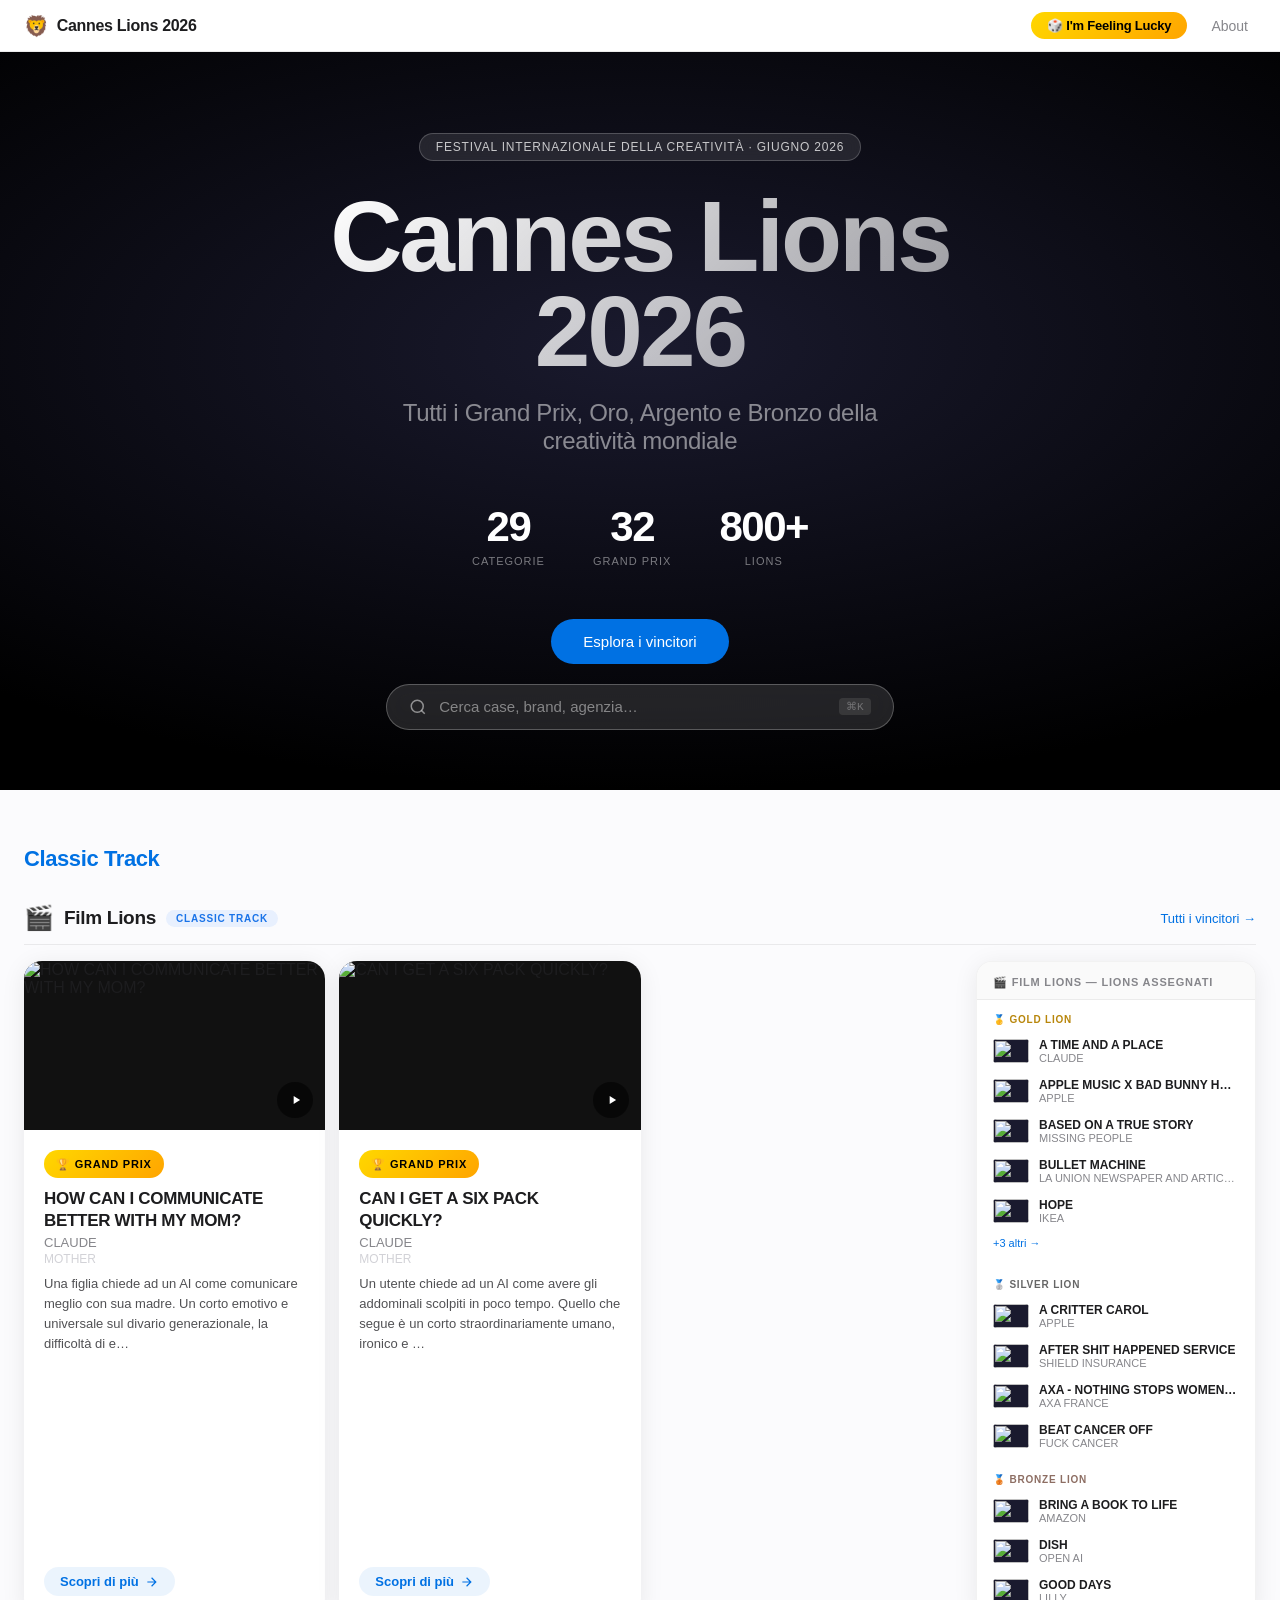
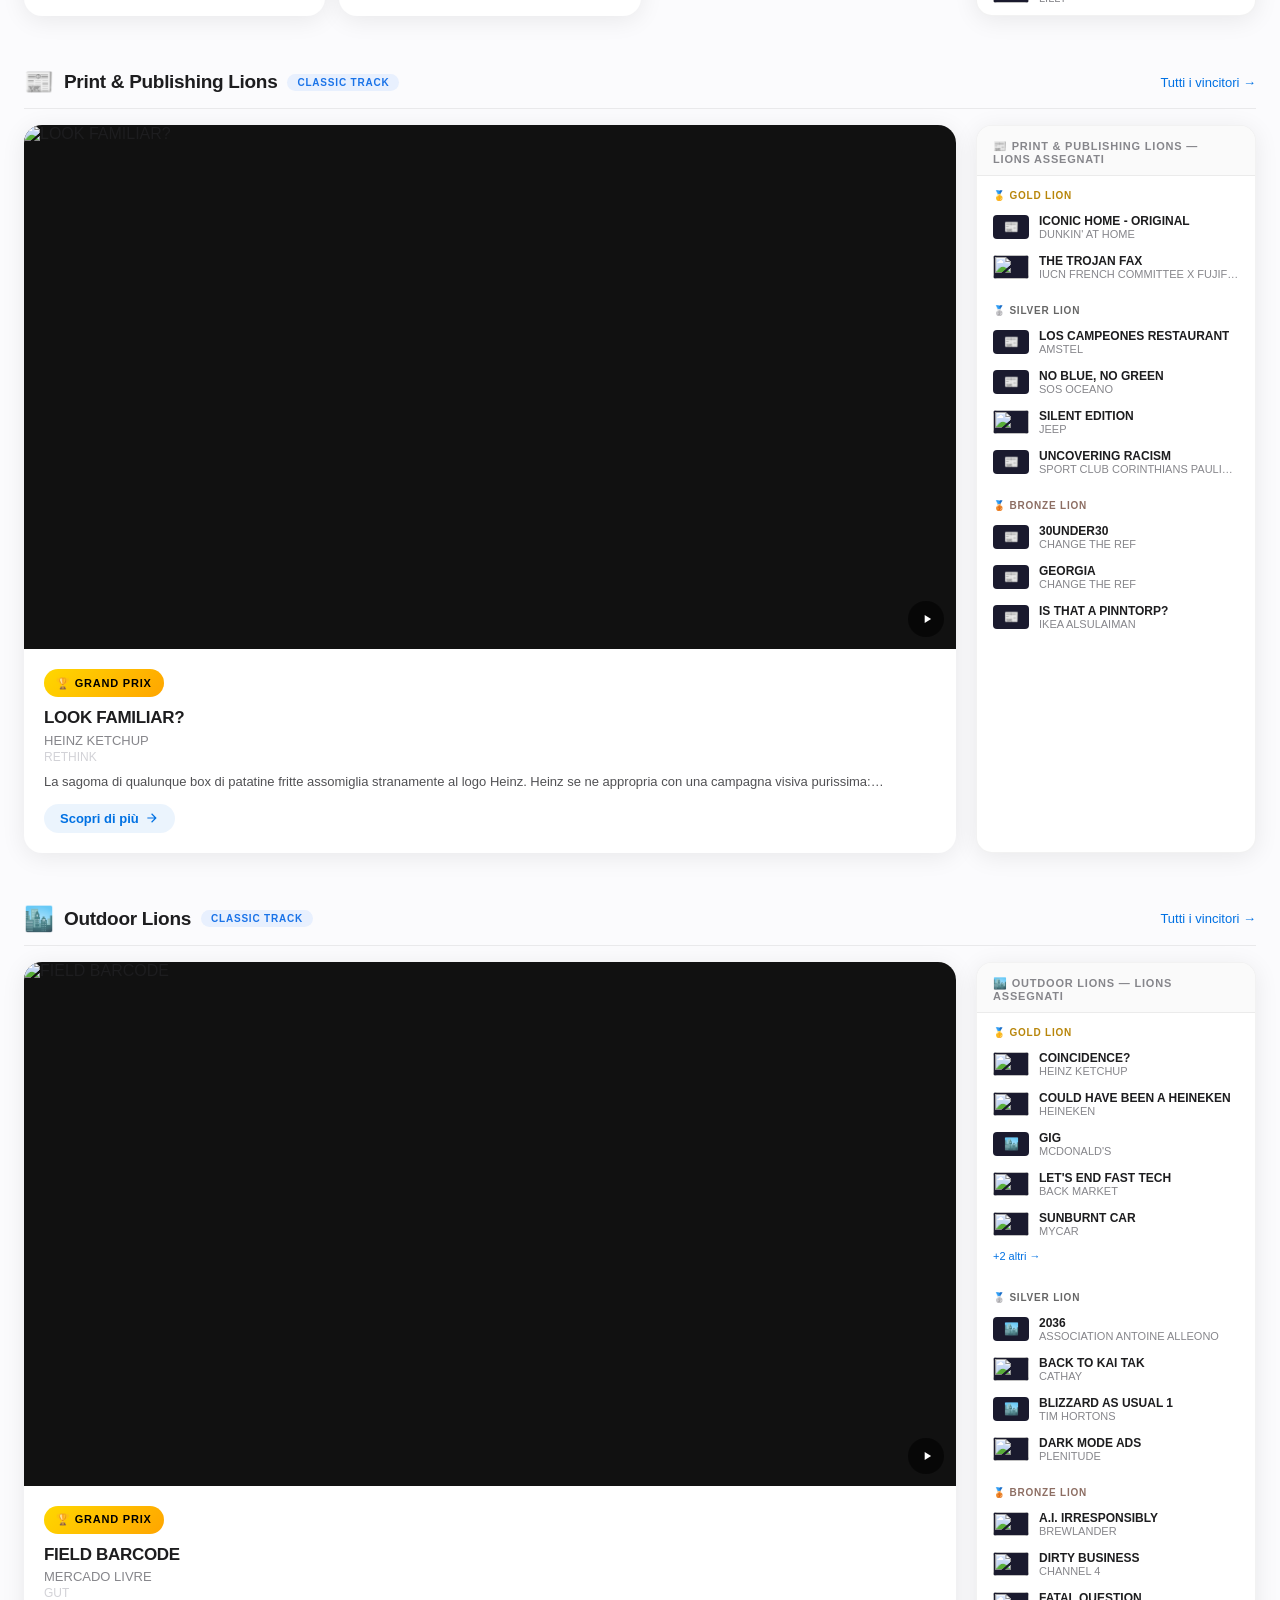
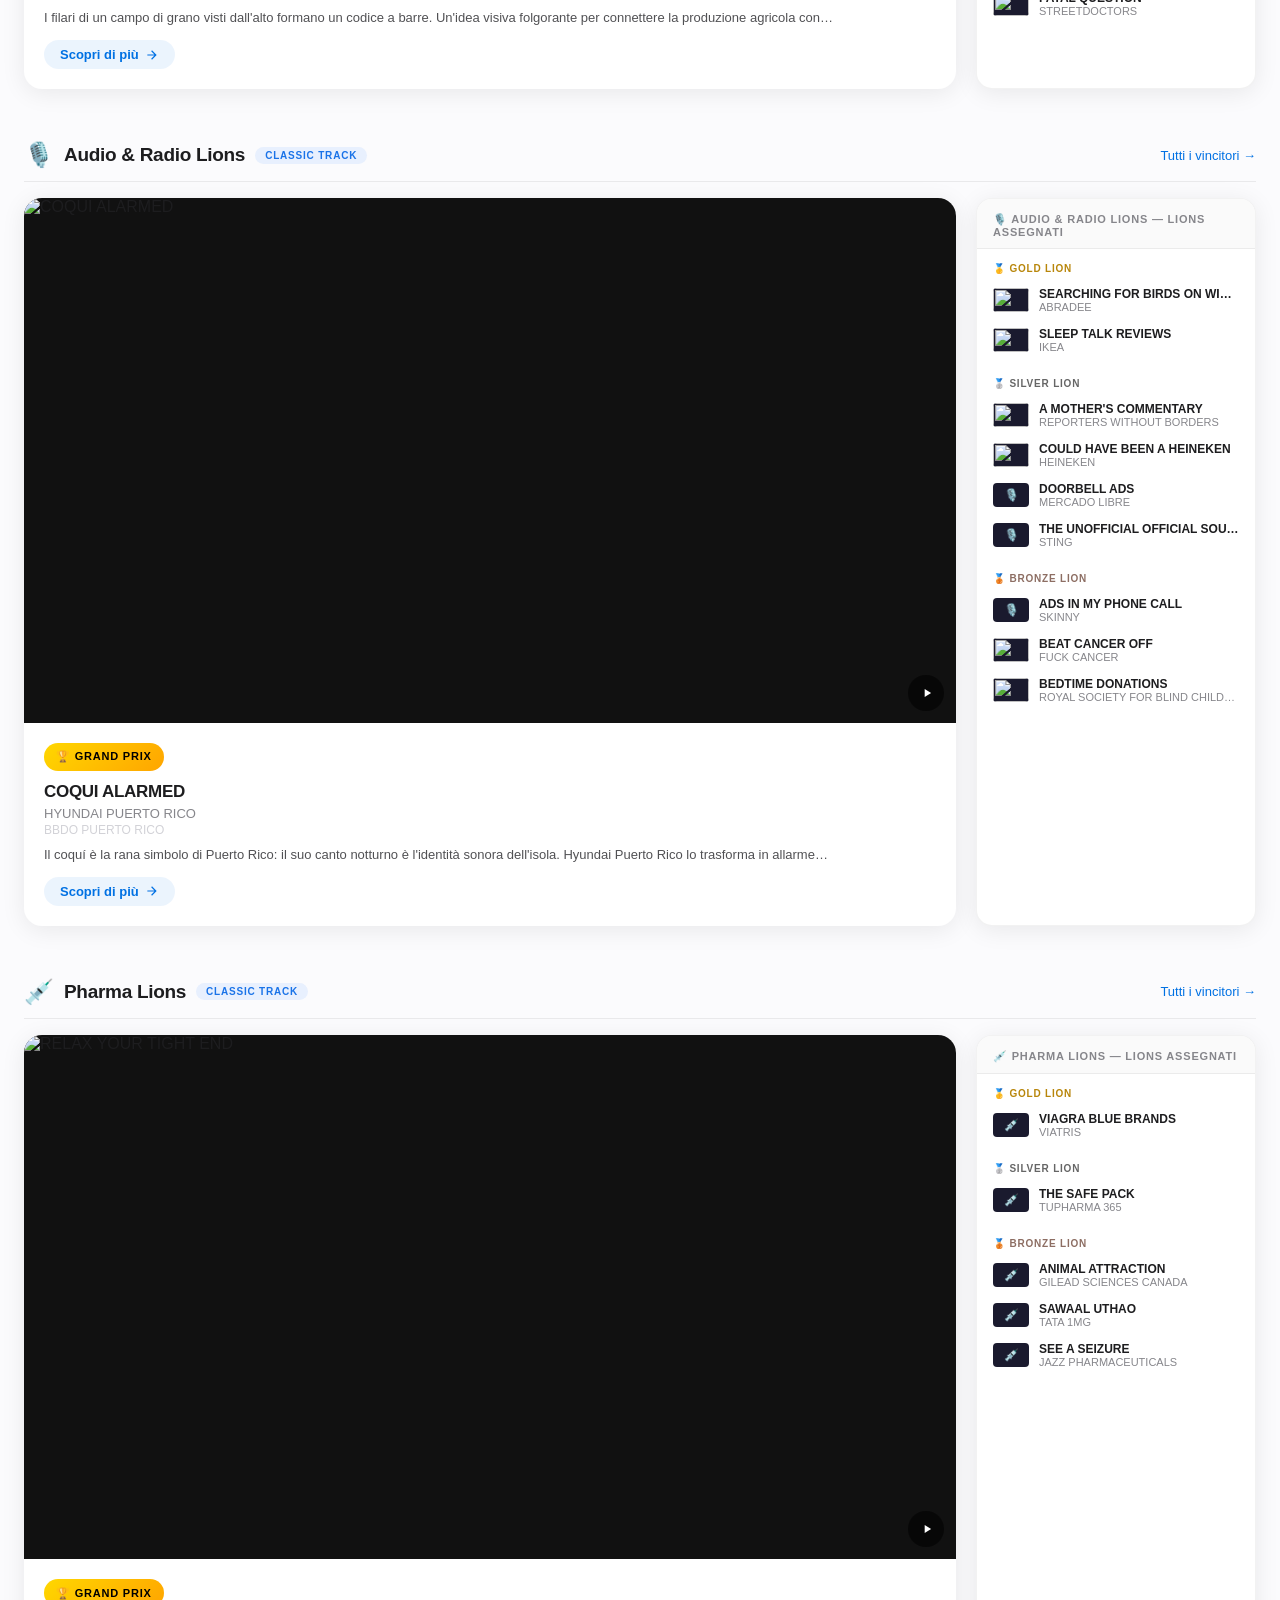
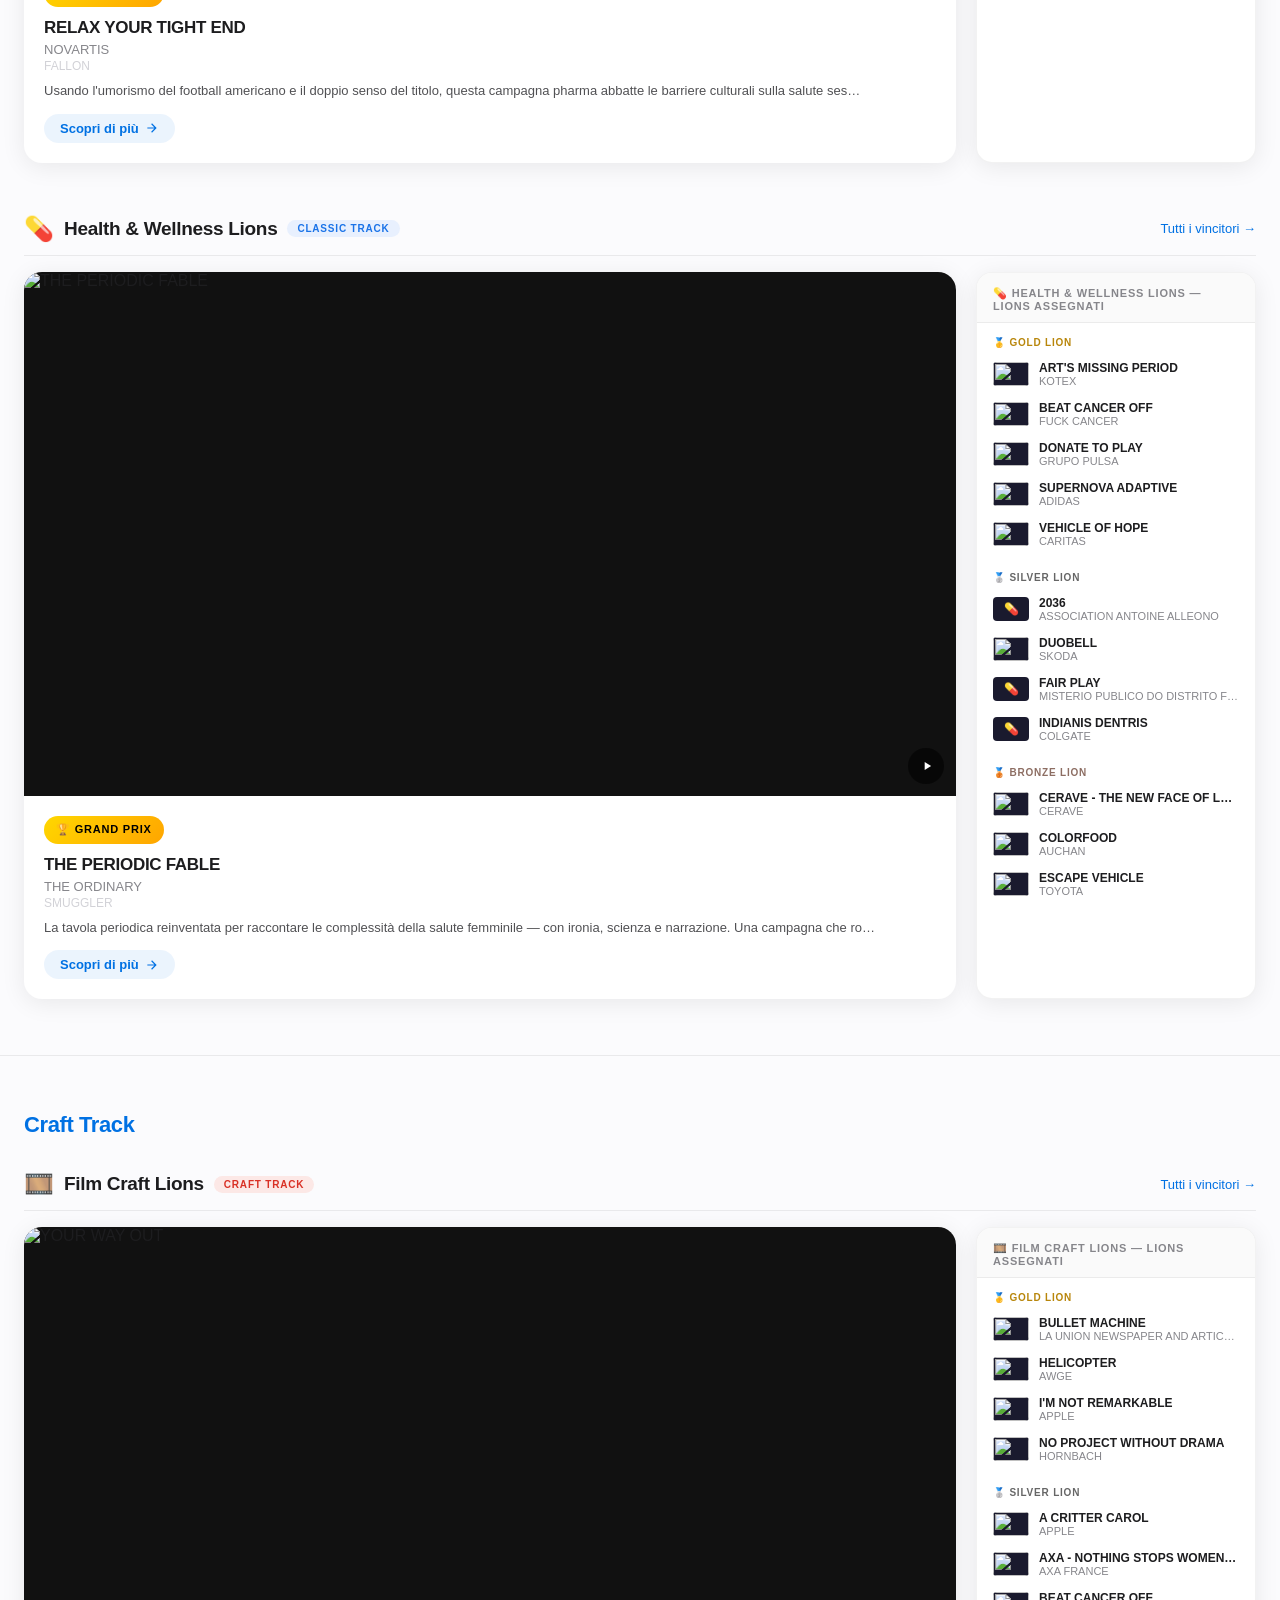
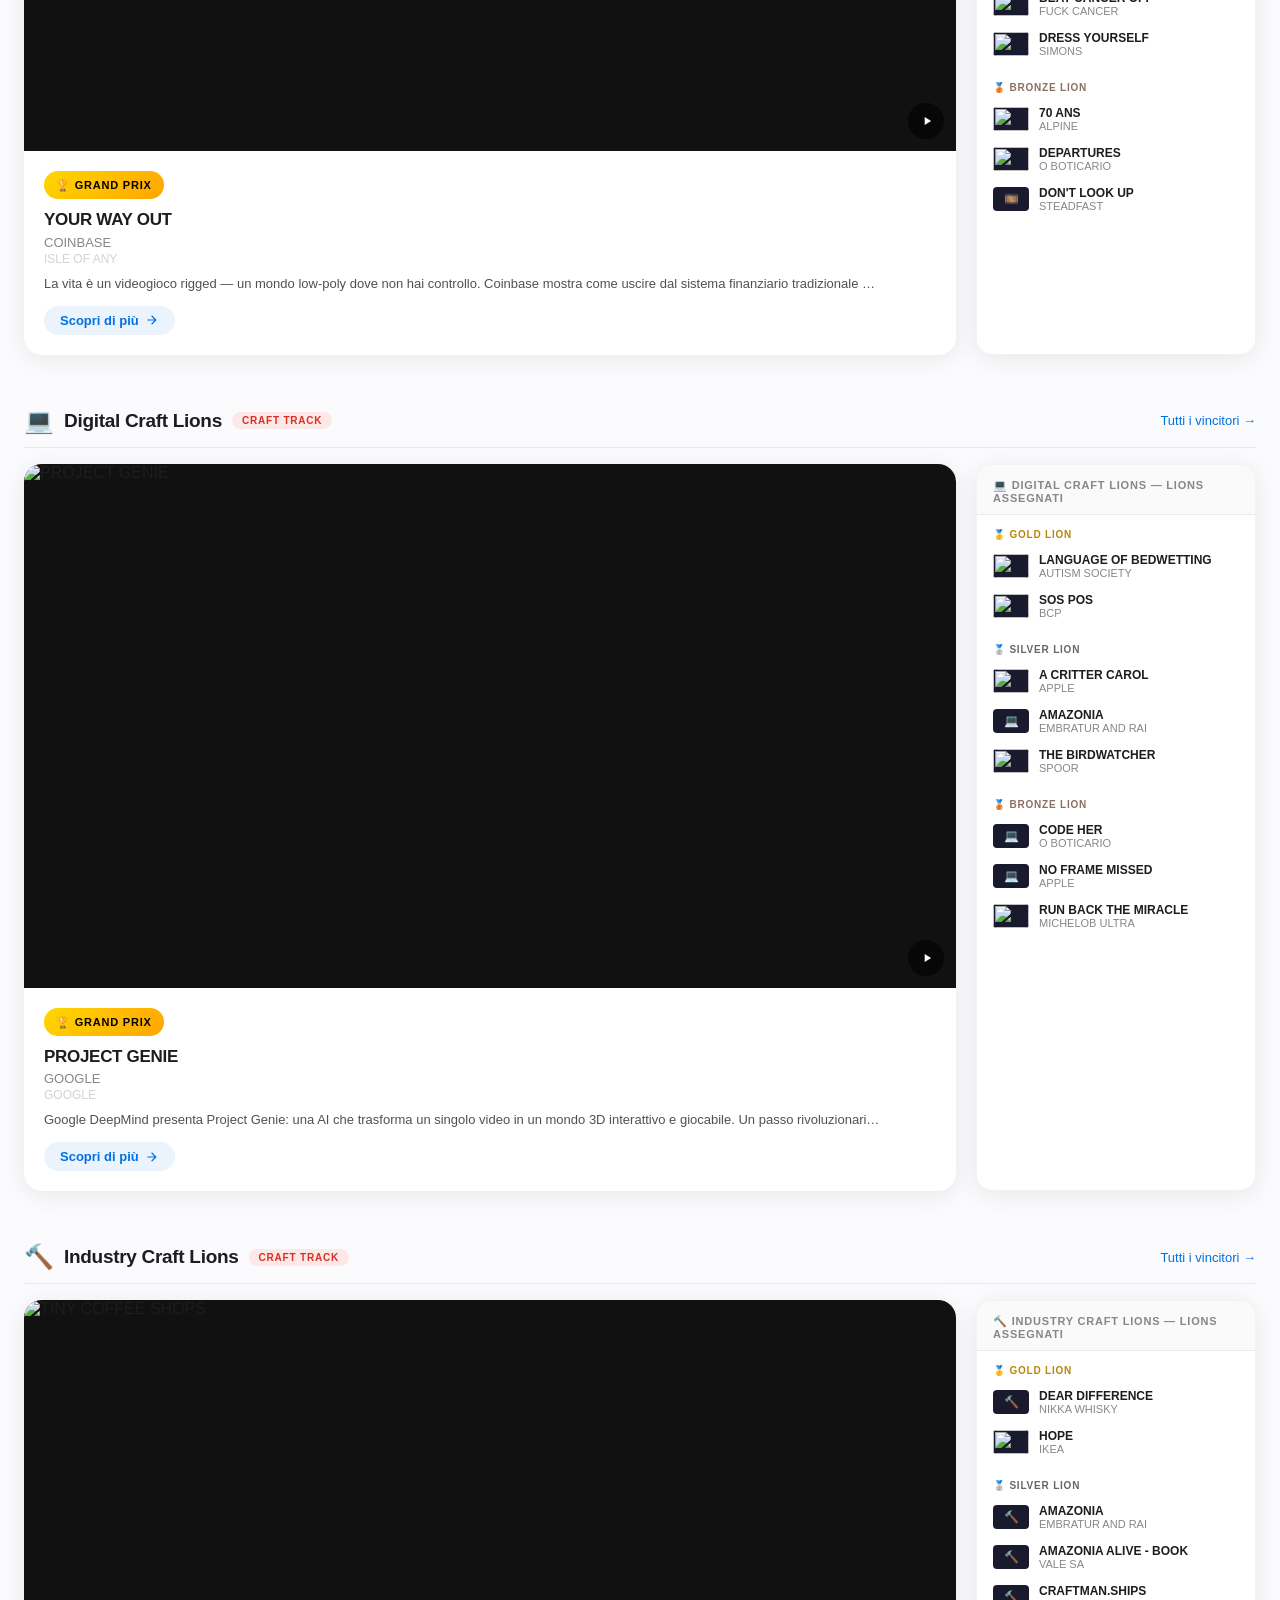
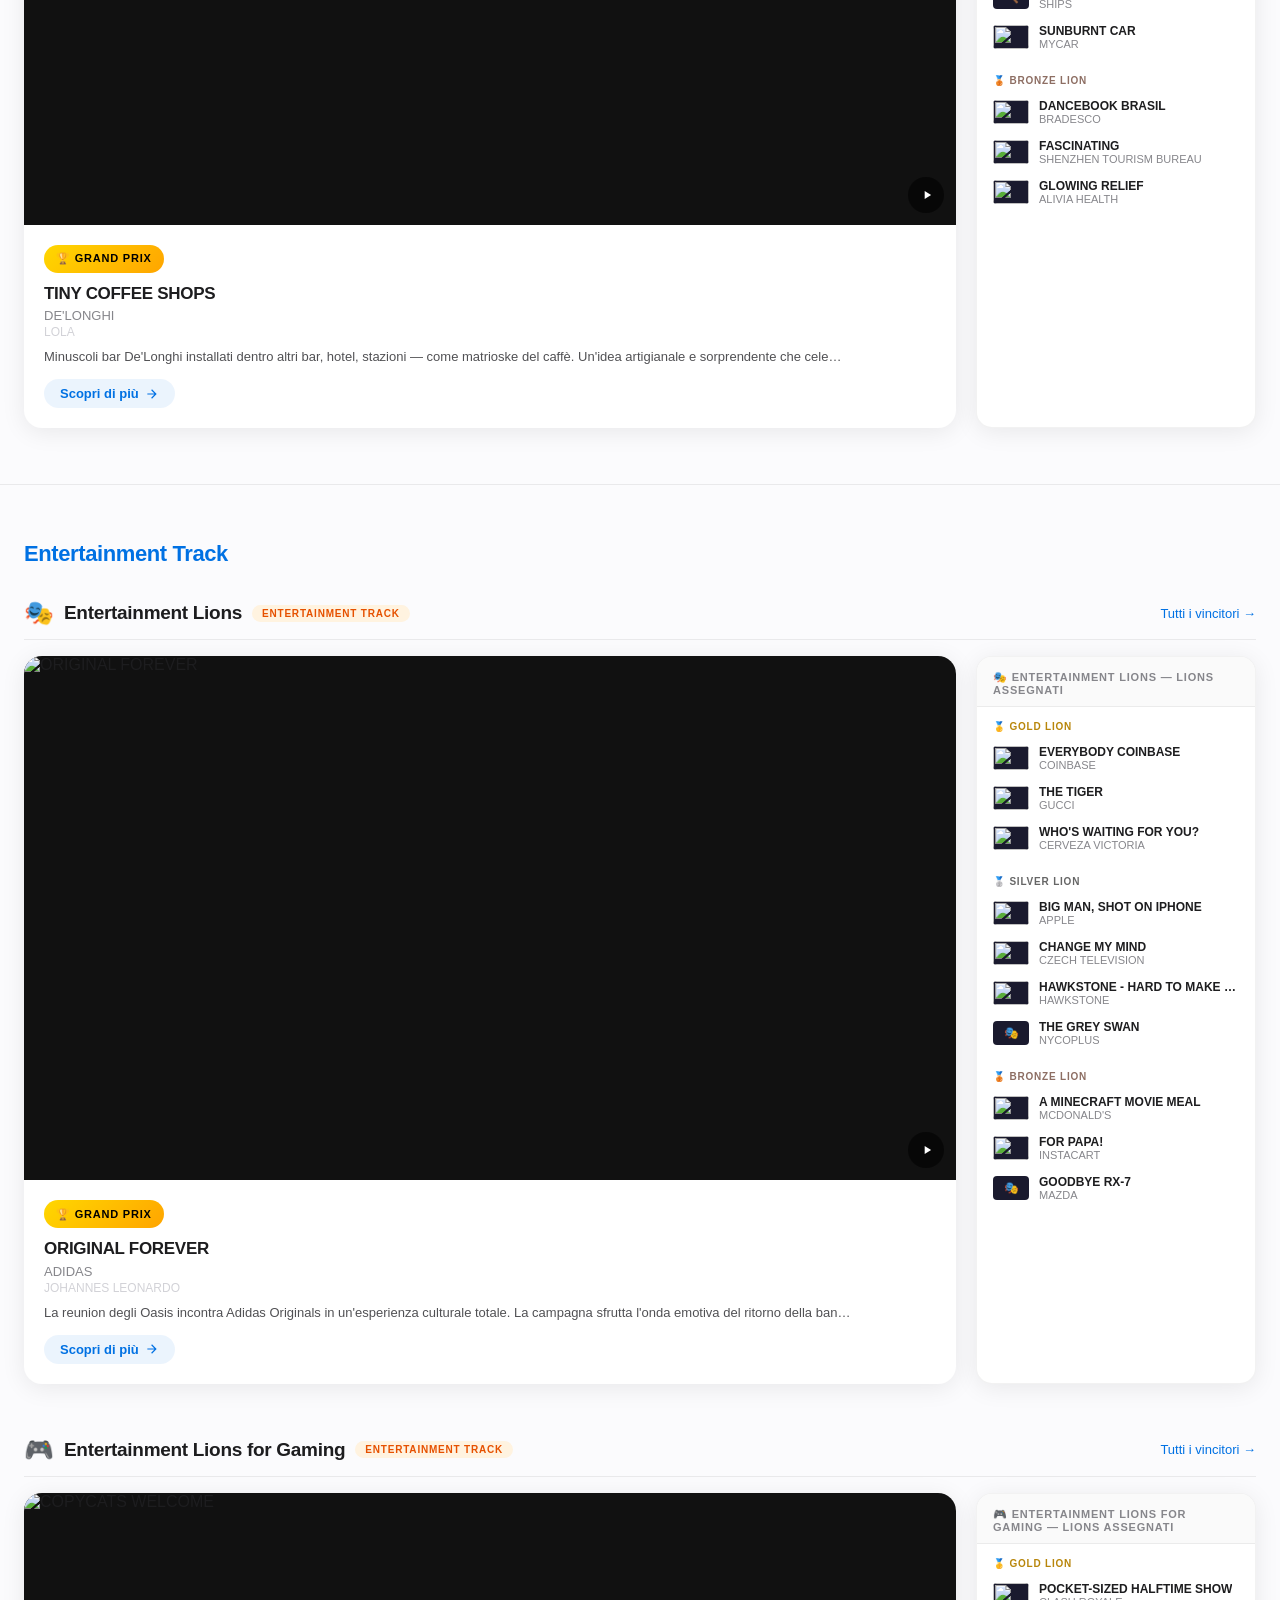
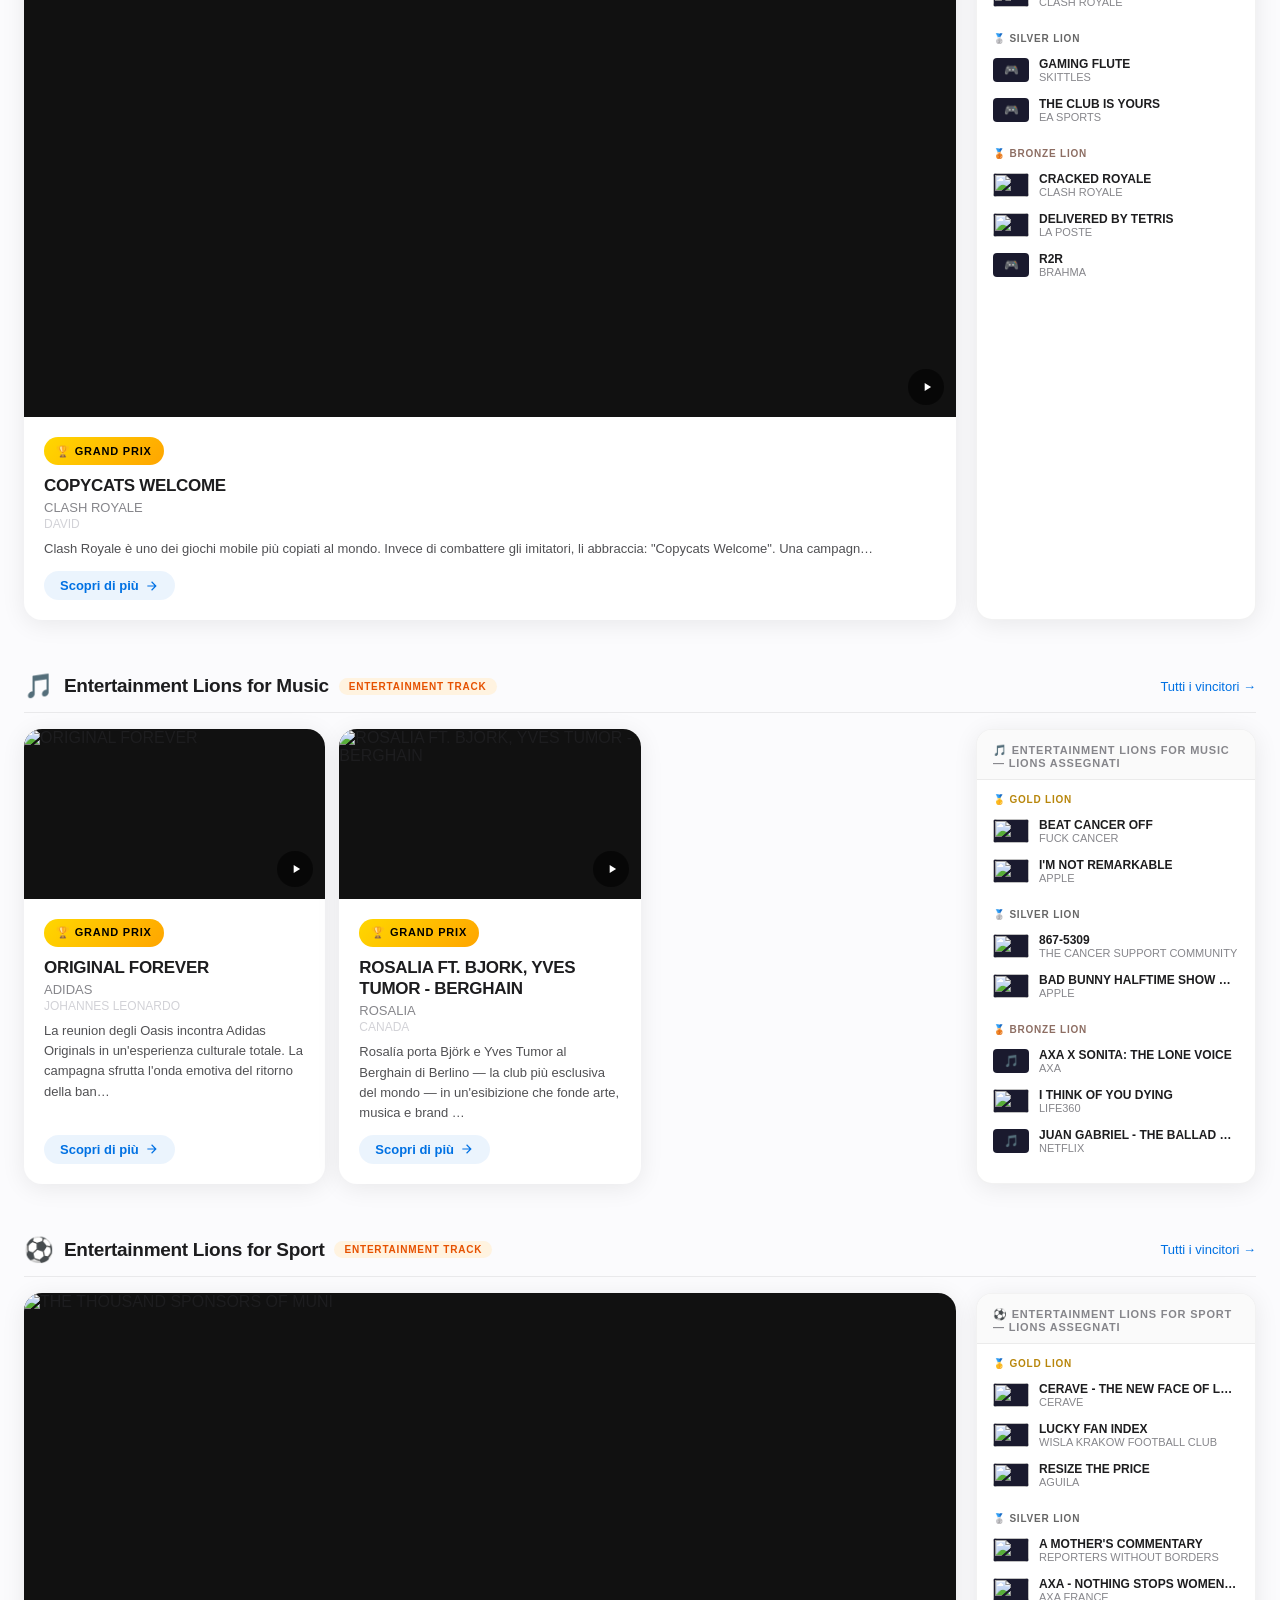
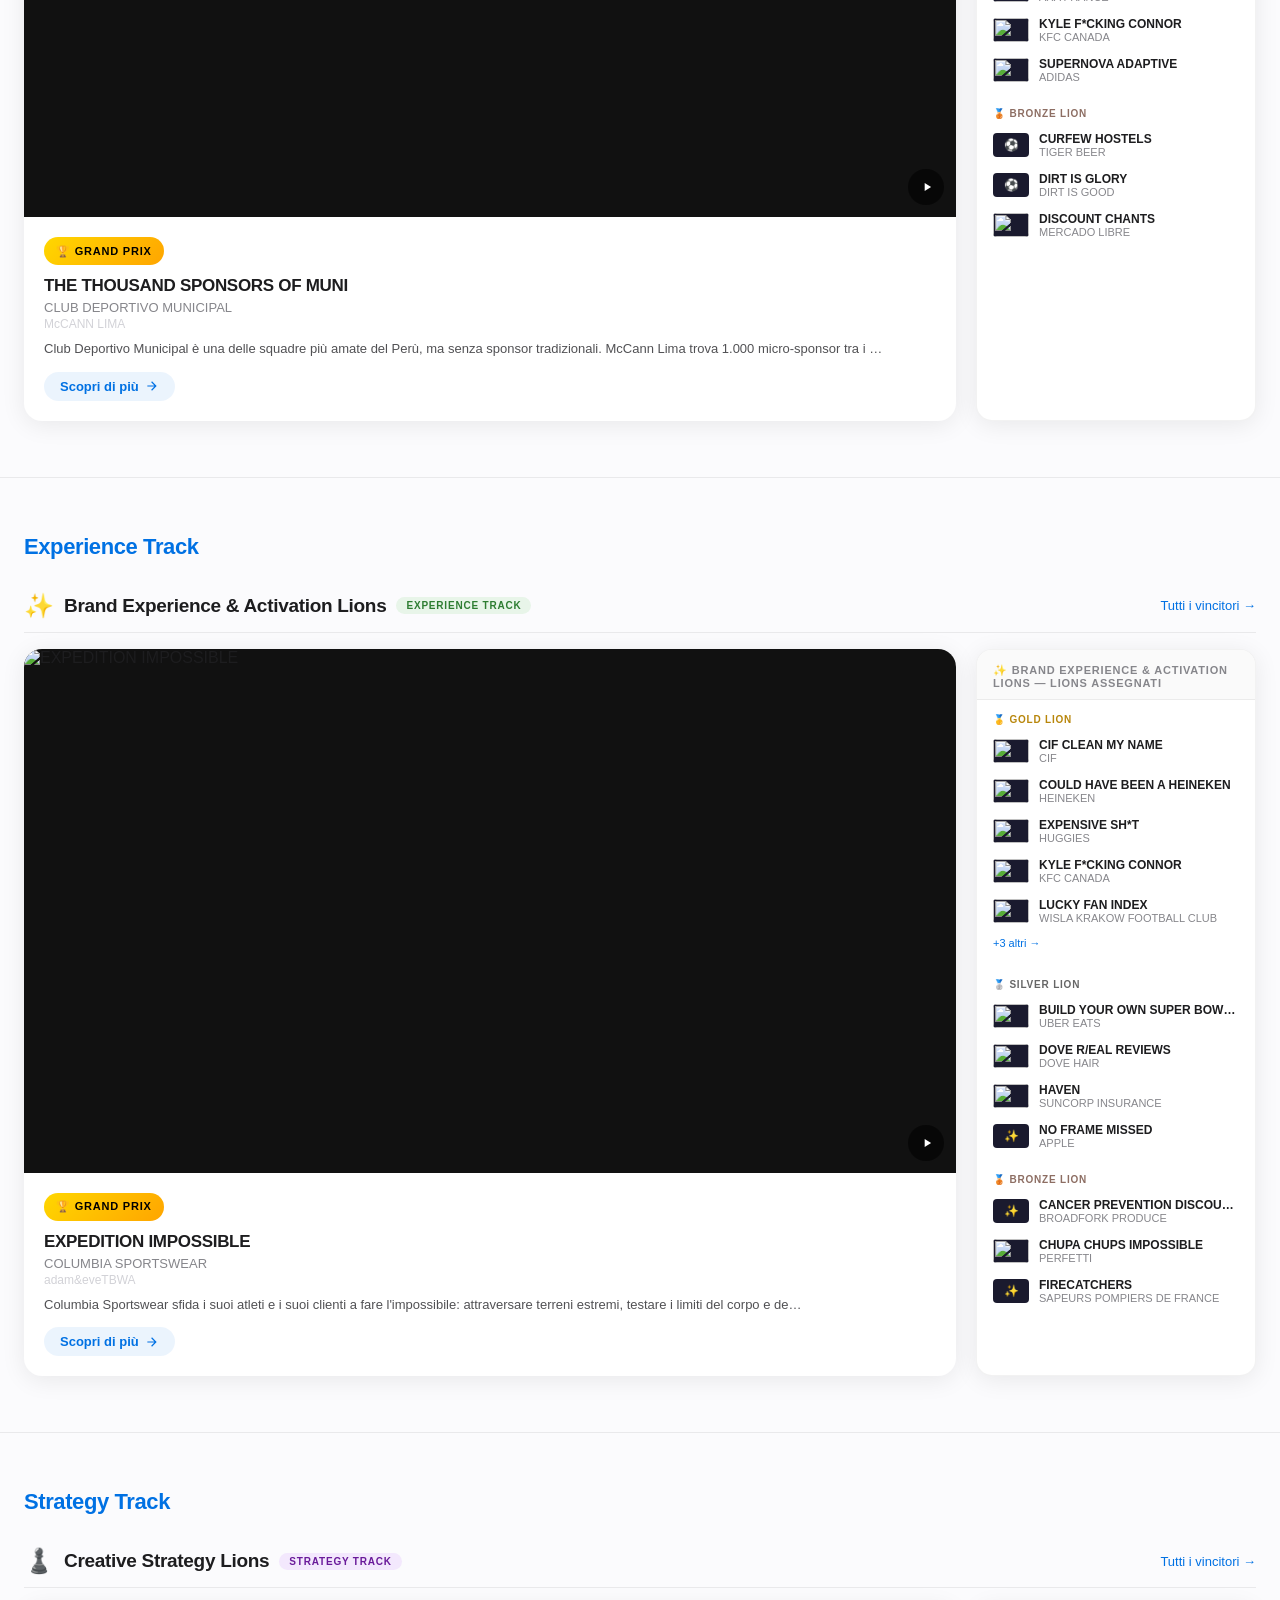
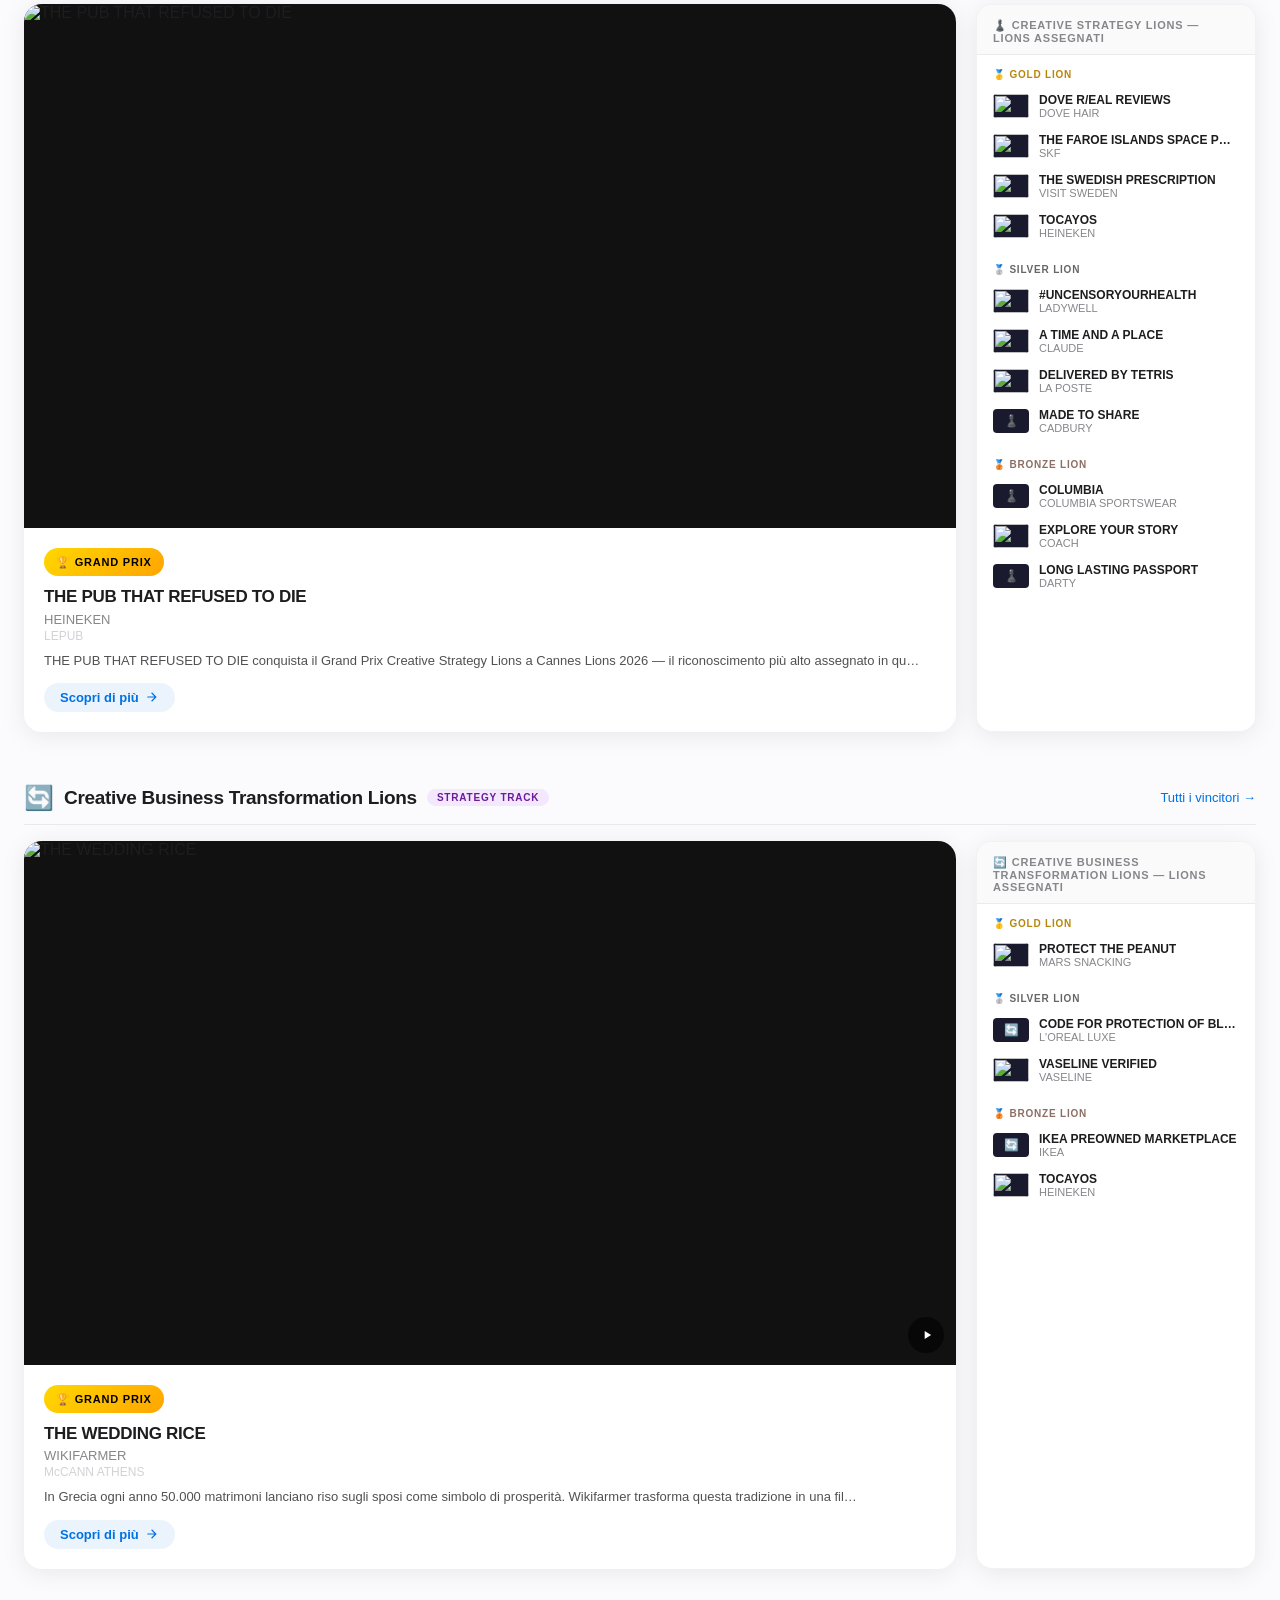
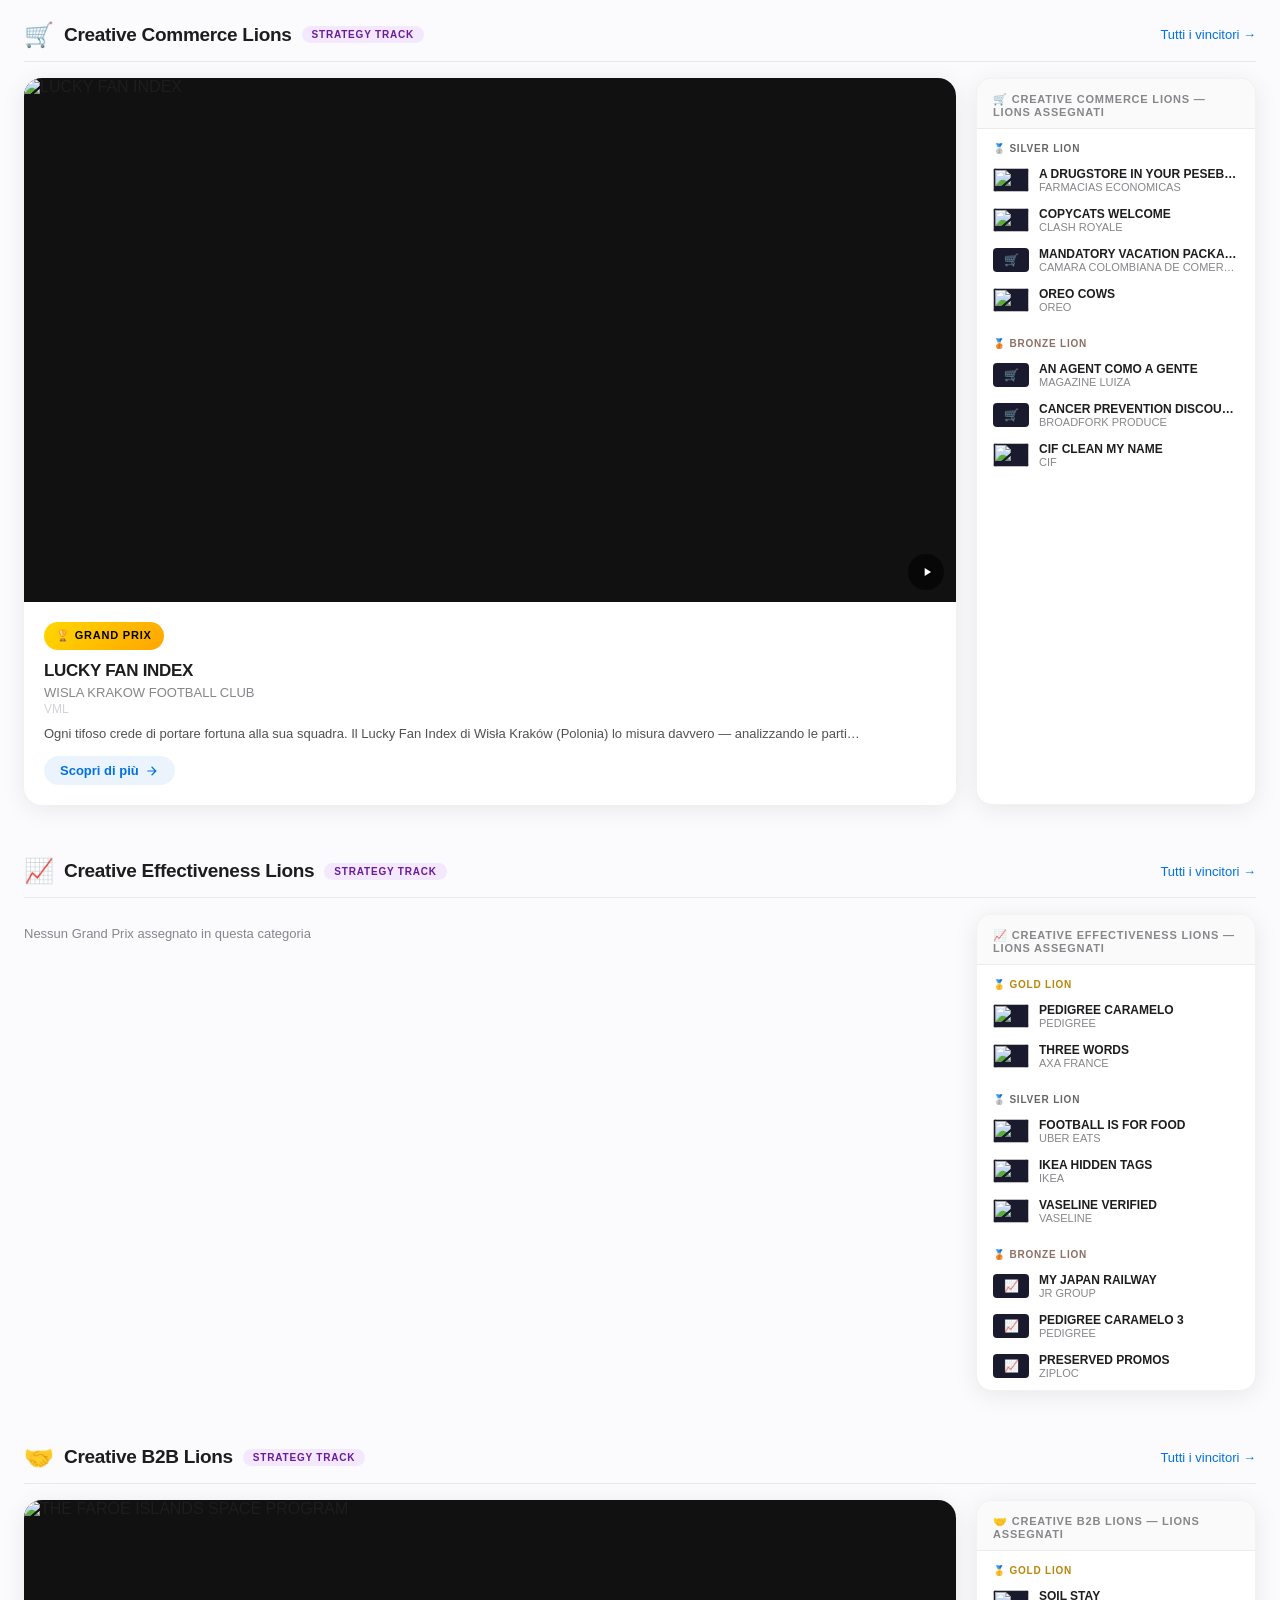
==== commit c16e2895: "Arricchisci: descrizioni narrative per tutte le 540 case (GP, Gold, Silver, Bronze)" ====
--- a/index.html
+++ b/index.html
@@ -36,10 +36,7 @@
   font-family:inherit;font-weight:500;padding:4px 8px;border-radius:6px;
   transition:color var(--t)}
 .nav-about:hover{color:var(--black)}
-.nav-back{display:none;align-items:center;gap:6px;font-size:14px;color:var(--blue);
-  cursor:pointer;background:none;border:none;font-family:inherit;padding:4px 0}
-.nav-back:hover{opacity:.7}
-.nav-back svg{width:18px;height:18px}
+.nav-back{display:none}
 #app{min-height:100vh}
 
 /* ===== HOME HERO ===== */
@@ -180,14 +177,21 @@
   .cat-gp-grid{flex:none}
   .cat-gp-grid:not(.multi) .win-card{height:auto}
   .cat-gp-grid:not(.multi) .win-thumb{max-height:none}
-  .cat-medals-col{margin-top:0}
+  .cat-medals-col{margin-top:16px}
+  /* Multi-GP (es. Film Lions con 2 GP): su tablet collassa a 1 colonna */
+  .cat-gp-grid.multi{grid-template-columns:1fr}
 }
 @media(max-width:768px){
   .hero-stats{gap:24px}.stat-num{font-size:28px}
   .cat-gp-grid{grid-template-columns:1fr}
+  .cat-gp-grid.multi{grid-template-columns:1fr}
   .lucky-info-bar{flex-direction:column}
   .search-modal{border-radius:0;max-height:100vh}
   .search-overlay{padding-top:0;align-items:flex-start}
+  /* Case page mobile */
+  .case-body{padding:32px 16px 60px}
+  .case-info-bar{gap:16px}
+  .credits-table td:first-child{width:100px}
 }
 
 /* WIN CARDS (shared) */
@@ -524,162 +528,162 @@
 {id:'how-can-i-communicate-better-with-my-mom-film',cat:'film',medal:'grandprix',title:'HOW CAN I COMMUNICATE BETTER WITH MY MOM?',brand:'CLAUDE',agency:'MOTHER',country:'🇬🇧 United Kingdom',video:{type:'vimeo',id:'1162586590'},thumb:'https://ascentialcdn.filespin.io/api/v1/storyboard/a2e0a30e8993406ab779e1b13e17ee28/storyboard_000008.jpg',description:'<p>Una figlia chiede ad un AI come comunicare meglio con sua madre. Un corto emotivo e universale sul divario generazionale, la difficoltà di esprimersi e il ruolo inaspettato dell\'intelligenza artificiale nel riavvicinare le persone.</p><p>Secondo Grand Prix ai Film Lions 2026 per Anthropic Claude — agenzia Mother, UK. Due Grand Prix allo stesso brand nella stessa categoria: un unicum nella storia del festival.</p><p class="credits-line">📍 MOTHER per CLAUDE, United Kingdom.</p>',credits:[['Brand','CLAUDE'],['Agenzia','MOTHER'],['Paese','United Kingdom'],['Categoria','Film Lions'],['Medaglia','Grand Prix'],['Anno','2026'],['Fonte','lovethework.com']]},
 // ---- AUDIO ----
 {id:'coqui-alarmed-audio',cat:'audio',medal:'grandprix',title:'COQUI ALARMED',brand:'HYUNDAI PUERTO RICO',agency:'BBDO PUERTO RICO',country:'🇵🇷 Puerto Rico',video:{type:'youtube',id:'S-yaNeUDxzk'},thumb:'https://img.youtube.com/vi/S-yaNeUDxzk/hqdefault.jpg',description:'<p>Il coquí è la rana simbolo di Puerto Rico: il suo canto notturno è l\'identità sonora dell\'isola. Hyundai Puerto Rico lo trasforma in allarme anti-furto ufficiale delle sue auto. Un\'idea semplicissima, locale e bellissima che vince il Grand Prix Audio & Radio Lions 2026.</p><p class="credits-line">📍 BBDO PUERTO RICO per HYUNDAI PUERTO RICO, Puerto Rico.</p>',credits:[['Brand','HYUNDAI PUERTO RICO'],['Agenzia','BBDO PUERTO RICO'],['Paese','Puerto Rico'],['Categoria','Audio & Radio Lions'],['Medaglia','Grand Prix'],['Anno','2026'],['Fonte','lovethework.com']]},
-{id:'searching-for-birds-on-wires-audio',cat:'audio',medal:'gold',title:'SEARCHING FOR BIRDS ON WIRES',brand:'ABRADEE',agency:'AFRICA CREATIVE',country:'🇧🇷 Brazil',video:null,thumb:'https://ascentialcdn.filespin.io/api/v1/storyboard/39ab2702891443878a5cce213039520f/storyboard_000008.jpg',description:'<p><strong>SEARCHING FOR BIRDS ON WIRES</strong> — Gold Lion ai Cannes Lions 2026 nella categoria <strong>Audio & Radio Lions</strong>.</p><p>Creato da <strong>AFRICA CREATIVE</strong> per <strong>ABRADEE</strong>, Brazil.</p>',credits:[['Brand','ABRADEE'],['Agenzia','AFRICA CREATIVE'],['Paese','Brazil'],['Categoria','Audio & Radio Lions'],['Medaglia','Gold Lion'],['Anno','2026'],['Fonte','lovethework.com']]},
-{id:'sleep-talk-reviews-audio',cat:'audio',medal:'gold',title:'SLEEP TALK REVIEWS',brand:'IKEA',agency:'RETHINK',country:'🇨🇦 Canada',video:null,thumb:'https://ascentialcdn.filespin.io/api/v1/storyboard/4631118f2a544edbaffea87a9652bd3c/storyboard_000008.jpg',description:'<p><strong>SLEEP TALK REVIEWS</strong> — Gold Lion ai Cannes Lions 2026 nella categoria <strong>Audio & Radio Lions</strong>.</p><p>Creato da <strong>RETHINK</strong> per <strong>IKEA</strong>, Canada.</p>',credits:[['Brand','IKEA'],['Agenzia','RETHINK'],['Paese','Canada'],['Categoria','Audio & Radio Lions'],['Medaglia','Gold Lion'],['Anno','2026'],['Fonte','lovethework.com']]},
-{id:'a-mothers-commentary-audio',cat:'audio',medal:'silver',title:'A MOTHER\'S COMMENTARY',brand:'REPORTERS WITHOUT BORDERS',agency:'THE GOOD COMPANY',country:'🇫🇷 France',video:null,thumb:'https://ascentialcdn.filespin.io/api/v1/storyboard/8e5f86f589654c90b1243137d2e48c16/storyboard_000008.jpg',description:'<p><strong>REPORTERS WITHOUT BORDERS</strong> vince il <strong>Silver Lion</strong> ai Cannes Lions 2026 nella categoria <strong>Audio & Radio Lions</strong> con <em>A MOTHER\'S COMMENTARY</em>.</p><p>Agenzia: <strong>THE GOOD COMPANY</strong>, France.</p>',credits:[['Brand','REPORTERS WITHOUT BORDERS'],['Agenzia','THE GOOD COMPANY'],['Paese','France'],['Categoria','Audio & Radio Lions'],['Medaglia','Silver Lion'],['Anno','2026'],['Fonte','lovethework.com']]},
+{id:'searching-for-birds-on-wires-audio',cat:'audio',medal:'gold',title:'SEARCHING FOR BIRDS ON WIRES',brand:'ABRADEE',agency:'AFRICA CREATIVE',country:'🇧🇷 Brazil',video:null,thumb:'https://ascentialcdn.filespin.io/api/v1/storyboard/39ab2702891443878a5cce213039520f/storyboard_000008.jpg',description:'<p><strong>SEARCHING FOR BIRDS ON WIRES</strong> — <strong>Gold Lion</strong> ai Cannes Lions 2026 nella categoria <strong>Audio & Radio Lions</strong>.</p><p>Sviluppato da <strong>AFRICA CREATIVE</strong> per <strong>ABRADEE</strong> (Brazil), è un progetto audio che dimostra che il suono può fare quello che le immagini non riescono. Tra i lavori più riconosciuti dell\'anno al festival di Cannes.</p>',credits:[['Brand','ABRADEE'],['Agenzia','AFRICA CREATIVE'],['Paese','Brazil'],['Categoria','Audio & Radio Lions'],['Medaglia','Gold Lion'],['Anno','2026'],['Fonte','lovethework.com']]},
+{id:'sleep-talk-reviews-audio',cat:'audio',medal:'gold',title:'SLEEP TALK REVIEWS',brand:'IKEA',agency:'RETHINK',country:'🇨🇦 Canada',video:null,thumb:'https://ascentialcdn.filespin.io/api/v1/storyboard/4631118f2a544edbaffea87a9652bd3c/storyboard_000008.jpg',description:'<p><strong>SLEEP TALK REVIEWS</strong> — <strong>Gold Lion</strong> ai Cannes Lions 2026 nella categoria <strong>Audio & Radio Lions</strong>.</p><p>Sviluppato da <strong>RETHINK</strong> per <strong>IKEA</strong> (Canada), è un progetto audio che dimostra che il suono può fare quello che le immagini non riescono. Tra i lavori più riconosciuti dell\'anno al festival di Cannes.</p>',credits:[['Brand','IKEA'],['Agenzia','RETHINK'],['Paese','Canada'],['Categoria','Audio & Radio Lions'],['Medaglia','Gold Lion'],['Anno','2026'],['Fonte','lovethework.com']]},
+{id:'a-mothers-commentary-audio',cat:'audio',medal:'silver',title:'A MOTHER\'S COMMENTARY',brand:'REPORTERS WITHOUT BORDERS',agency:'THE GOOD COMPANY',country:'🇫🇷 France',video:null,thumb:'https://ascentialcdn.filespin.io/api/v1/storyboard/8e5f86f589654c90b1243137d2e48c16/storyboard_000008.jpg',description:'<p><strong>A MOTHER\'S COMMENTARY</strong> riceve il <strong>Silver Lion</strong> ai Cannes Lions 2026 nella categoria <strong>Audio & Radio Lions</strong>.</p><p>THE GOOD COMPANY firma questo lavoro per <strong>REPORTERS WITHOUT BORDERS</strong> (France): un progetto audio che dimostra che il suono può fare quello che le immagini non riescono e si guadagna un posto tra le eccellenze creative globali dell\'anno.</p>',credits:[['Brand','REPORTERS WITHOUT BORDERS'],['Agenzia','THE GOOD COMPANY'],['Paese','France'],['Categoria','Audio & Radio Lions'],['Medaglia','Silver Lion'],['Anno','2026'],['Fonte','lovethework.com']]},
 {id:'could-have-been-a-heineken-audio',cat:'audio',medal:'silver',title:'COULD HAVE BEEN A HEINEKEN',brand:'HEINEKEN',agency:'LEPUB',country:'🇮🇹 Italy',video:{type:'youtube',id:'eLkUrAZxq80'},thumb:'https://ascentialcdn.filespin.io/api/v1/storyboard/0e23b7abc9db4ff989f39f5111ca0c5a/storyboard_000008.jpg',description:'<p>Qualsiasi momento in cui qualcuno beve qualcos\'altro è un\'occasione mancata per una Heineken. La campagna trasforma ogni birra della concorrenza in un involontario testimonial per Heineken. Freschissima, con una logica impossibile da contestare. Grand Prix Social & Creator Lions 2026.</p><p class="credits-line">📍 LEPUB per HEINEKEN, Italy.</p>',credits:[['Brand','HEINEKEN'],['Agenzia','LEPUB'],['Paese','Italy'],['Categoria','Audio & Radio Lions'],['Medaglia','Silver Lion'],['Anno','2026'],['Fonte','lovethework.com']]},
-{id:'doorbell-ads-audio',cat:'audio',medal:'silver',title:'DOORBELL ADS',brand:'MERCADO LIBRE',agency:'GUT',country:'🇦🇷 Argentina',video:null,thumb:'',description:'<p><strong>MERCADO LIBRE</strong> vince il <strong>Silver Lion</strong> ai Cannes Lions 2026 nella categoria <strong>Audio & Radio Lions</strong> con <em>DOORBELL ADS</em>.</p><p>Agenzia: <strong>GUT</strong>, Argentina.</p>',credits:[['Brand','MERCADO LIBRE'],['Agenzia','GUT'],['Paese','Argentina'],['Categoria','Audio & Radio Lions'],['Medaglia','Silver Lion'],['Anno','2026'],['Fonte','lovethework.com']]},
-{id:'the-unofficial-official-sound-of-f1-audio',cat:'audio',medal:'silver',title:'THE UNOFFICIAL OFFICIAL SOUND OF F1',brand:'STING',agency:'LEO INDIA',country:'🇮🇳 India',video:null,thumb:'',description:'<p><strong>STING</strong> vince il <strong>Silver Lion</strong> ai Cannes Lions 2026 nella categoria <strong>Audio & Radio Lions</strong> con <em>THE UNOFFICIAL OFFICIAL SOUND OF F1</em>.</p><p>Agenzia: <strong>LEO INDIA</strong>, India.</p>',credits:[['Brand','STING'],['Agenzia','LEO INDIA'],['Paese','India'],['Categoria','Audio & Radio Lions'],['Medaglia','Silver Lion'],['Anno','2026'],['Fonte','lovethework.com']]},
-{id:'the-yangzhou-qiao-bei-musical-suite-audio',cat:'audio',medal:'silver',title:'THE YANGZHOU QIAO BEI MUSICAL SUITE',brand:'YANGZHOU MUNICIPAL BUREAU',agency:'TBWA\CHINA',country:'🇨🇳 China',video:null,thumb:'',description:'<p><strong>YANGZHOU MUNICIPAL BUREAU</strong> vince il <strong>Silver Lion</strong> ai Cannes Lions 2026 nella categoria <strong>Audio & Radio Lions</strong> con <em>THE YANGZHOU QIAO BEI MUSICAL SUITE</em>.</p><p>Agenzia: <strong>TBWA\CHINA</strong>, China.</p>',credits:[['Brand','YANGZHOU MUNICIPAL BUREAU'],['Agenzia','TBWA\CHINA'],['Paese','China'],['Categoria','Audio & Radio Lions'],['Medaglia','Silver Lion'],['Anno','2026'],['Fonte','lovethework.com']]},
-{id:'ads-in-my-phone-call-audio',cat:'audio',medal:'bronze',title:'ADS IN MY PHONE CALL',brand:'SKINNY',agency:'COLENSO BBDO',country:'🇳🇿 New Zealand',video:null,thumb:'',description:'<p><strong>SKINNY</strong> vince il <strong>Bronze Lion</strong> ai Cannes Lions 2026 nella categoria <strong>Audio & Radio Lions</strong> con <em>ADS IN MY PHONE CALL</em>.</p><p>Agenzia: <strong>COLENSO BBDO</strong>, New Zealand.</p>',credits:[['Brand','SKINNY'],['Agenzia','COLENSO BBDO'],['Paese','New Zealand'],['Categoria','Audio & Radio Lions'],['Medaglia','Bronze Lion'],['Anno','2026'],['Fonte','lovethework.com']]},
-{id:'beat-cancer-off-audio',cat:'audio',medal:'bronze',title:'BEAT CANCER OFF',brand:'FUCK CANCER',agency:'VML',country:'🇺🇸 United States',video:{type:'youtube',id:'e4yUR8jj0_E'},thumb:'https://ascentialcdn.filespin.io/api/v1/storyboard/fbc295a9c526475c9790f06830d27864/storyboard_000008.jpg',description:'<p><strong>FUCK CANCER</strong> vince il <strong>Bronze Lion</strong> ai Cannes Lions 2026 nella categoria <strong>Audio & Radio Lions</strong> con <em>BEAT CANCER OFF</em>.</p><p>Agenzia: <strong>VML</strong>, United States.</p>',credits:[['Brand','FUCK CANCER'],['Agenzia','VML'],['Paese','United States'],['Categoria','Audio & Radio Lions'],['Medaglia','Bronze Lion'],['Anno','2026'],['Fonte','lovethework.com']]},
-{id:'bedtime-donations-audio',cat:'audio',medal:'bronze',title:'BEDTIME DONATIONS',brand:'ROYAL SOCIETY FOR BLIND CHILDREN',agency:'INNOCEAN BERLIN',country:'🇩🇪 Germany',video:null,thumb:'https://ascentialcdn.filespin.io/api/v1/storyboard/50f8194acd214246bc25e5ce4e80af0b/storyboard_000008.jpg',description:'<p><strong>ROYAL SOCIETY FOR BLIND CHILDREN</strong> vince il <strong>Bronze Lion</strong> ai Cannes Lions 2026 nella categoria <strong>Audio & Radio Lions</strong> con <em>BEDTIME DONATIONS</em>.</p><p>Agenzia: <strong>INNOCEAN BERLIN</strong>, Germany.</p>',credits:[['Brand','ROYAL SOCIETY FOR BLIND CHILDREN'],['Agenzia','INNOCEAN BERLIN'],['Paese','Germany'],['Categoria','Audio & Radio Lions'],['Medaglia','Bronze Lion'],['Anno','2026'],['Fonte','lovethework.com']]},
+{id:'doorbell-ads-audio',cat:'audio',medal:'silver',title:'DOORBELL ADS',brand:'MERCADO LIBRE',agency:'GUT',country:'🇦🇷 Argentina',video:null,thumb:'',description:'<p><strong>DOORBELL ADS</strong> riceve il <strong>Silver Lion</strong> ai Cannes Lions 2026 nella categoria <strong>Audio & Radio Lions</strong>.</p><p>GUT firma questo lavoro per <strong>MERCADO LIBRE</strong> (Argentina): un progetto audio che dimostra che il suono può fare quello che le immagini non riescono e si guadagna un posto tra le eccellenze creative globali dell\'anno.</p>',credits:[['Brand','MERCADO LIBRE'],['Agenzia','GUT'],['Paese','Argentina'],['Categoria','Audio & Radio Lions'],['Medaglia','Silver Lion'],['Anno','2026'],['Fonte','lovethework.com']]},
+{id:'the-unofficial-official-sound-of-f1-audio',cat:'audio',medal:'silver',title:'THE UNOFFICIAL OFFICIAL SOUND OF F1',brand:'STING',agency:'LEO INDIA',country:'🇮🇳 India',video:null,thumb:'',description:'<p><strong>THE UNOFFICIAL OFFICIAL SOUND OF F1</strong> riceve il <strong>Silver Lion</strong> ai Cannes Lions 2026 nella categoria <strong>Audio & Radio Lions</strong>.</p><p>LEO INDIA firma questo lavoro per <strong>STING</strong> (India): un progetto audio che dimostra che il suono può fare quello che le immagini non riescono e si guadagna un posto tra le eccellenze creative globali dell\'anno.</p>',credits:[['Brand','STING'],['Agenzia','LEO INDIA'],['Paese','India'],['Categoria','Audio & Radio Lions'],['Medaglia','Silver Lion'],['Anno','2026'],['Fonte','lovethework.com']]},
+{id:'the-yangzhou-qiao-bei-musical-suite-audio',cat:'audio',medal:'silver',title:'THE YANGZHOU QIAO BEI MUSICAL SUITE',brand:'YANGZHOU MUNICIPAL BUREAU',agency:'TBWA\CHINA',country:'🇨🇳 China',video:null,thumb:'',description:'<p><strong>THE YANGZHOU QIAO BEI MUSICAL SUITE</strong> riceve il <strong>Silver Lion</strong> ai Cannes Lions 2026 nella categoria <strong>Audio & Radio Lions</strong>.</p><p>TBWA\CHINA firma questo lavoro per <strong>YANGZHOU MUNICIPAL BUREAU</strong> (China): un progetto audio che dimostra che il suono può fare quello che le immagini non riescono e si guadagna un posto tra le eccellenze creative globali dell\'anno.</p>',credits:[['Brand','YANGZHOU MUNICIPAL BUREAU'],['Agenzia','TBWA\CHINA'],['Paese','China'],['Categoria','Audio & Radio Lions'],['Medaglia','Silver Lion'],['Anno','2026'],['Fonte','lovethework.com']]},
+{id:'ads-in-my-phone-call-audio',cat:'audio',medal:'bronze',title:'ADS IN MY PHONE CALL',brand:'SKINNY',agency:'COLENSO BBDO',country:'🇳🇿 New Zealand',video:null,thumb:'',description:'<p><strong>ADS IN MY PHONE CALL</strong> ottiene il <strong>Bronze Lion</strong> ai Cannes Lions 2026 nella categoria <strong>Audio & Radio Lions</strong>.</p><p>Creato da <strong>COLENSO BBDO</strong> per <strong>SKINNY</strong> (New Zealand), è un progetto audio che dimostra che il suono può fare quello che le immagini non riescono — riconosciuto dalla giuria internazionale di Cannes tra i lavori dell\'anno.</p>',credits:[['Brand','SKINNY'],['Agenzia','COLENSO BBDO'],['Paese','New Zealand'],['Categoria','Audio & Radio Lions'],['Medaglia','Bronze Lion'],['Anno','2026'],['Fonte','lovethework.com']]},
+{id:'beat-cancer-off-audio',cat:'audio',medal:'bronze',title:'BEAT CANCER OFF',brand:'FUCK CANCER',agency:'VML',country:'🇺🇸 United States',video:{type:'youtube',id:'e4yUR8jj0_E'},thumb:'https://ascentialcdn.filespin.io/api/v1/storyboard/fbc295a9c526475c9790f06830d27864/storyboard_000008.jpg',description:'<p><strong>BEAT CANCER OFF</strong> ottiene il <strong>Bronze Lion</strong> ai Cannes Lions 2026 nella categoria <strong>Audio & Radio Lions</strong>.</p><p>Creato da <strong>VML</strong> per <strong>FUCK CANCER</strong> (United States), è un progetto audio che dimostra che il suono può fare quello che le immagini non riescono — riconosciuto dalla giuria internazionale di Cannes tra i lavori dell\'anno.</p>',credits:[['Brand','FUCK CANCER'],['Agenzia','VML'],['Paese','United States'],['Categoria','Audio & Radio Lions'],['Medaglia','Bronze Lion'],['Anno','2026'],['Fonte','lovethework.com']]},
+{id:'bedtime-donations-audio',cat:'audio',medal:'bronze',title:'BEDTIME DONATIONS',brand:'ROYAL SOCIETY FOR BLIND CHILDREN',agency:'INNOCEAN BERLIN',country:'🇩🇪 Germany',video:null,thumb:'https://ascentialcdn.filespin.io/api/v1/storyboard/50f8194acd214246bc25e5ce4e80af0b/storyboard_000008.jpg',description:'<p><strong>BEDTIME DONATIONS</strong> ottiene il <strong>Bronze Lion</strong> ai Cannes Lions 2026 nella categoria <strong>Audio & Radio Lions</strong>.</p><p>Creato da <strong>INNOCEAN BERLIN</strong> per <strong>ROYAL SOCIETY FOR BLIND CHILDREN</strong> (Germany), è un progetto audio che dimostra che il suono può fare quello che le immagini non riescono — riconosciuto dalla giuria internazionale di Cannes tra i lavori dell\'anno.</p>',credits:[['Brand','ROYAL SOCIETY FOR BLIND CHILDREN'],['Agenzia','INNOCEAN BERLIN'],['Paese','Germany'],['Categoria','Audio & Radio Lions'],['Medaglia','Bronze Lion'],['Anno','2026'],['Fonte','lovethework.com']]},
 {id:'duobell-audio',cat:'audio',medal:'bronze',title:'DUOBELL',brand:'SKODA',agency:'ABBOTT MEAD VICKERS BBDO',country:'🇬🇧 United Kingdom',video:{type:'vimeo',id:'1201785202'},thumb:'https://vumbnail.com/1201785202.jpg',description:'<p>Le cuffie noise-cancelling proteggono così bene dai rumori che i ciclisti non sentono più i campanelli delle bici. Škoda e AMV BBDO trovano la soluzione: DuoBell, un campanello meccanico che sfrutta una "safety gap" acustica tra 750 e 780 Hz — l\'unica frequenza che attraversa i filtri ANC. Testato con rider Deliveroo. Prototipato da Unit9. Silver Lion Innovation 2026.</p><p class="credits-line">📍 ABBOTT MEAD VICKERS BBDO per SKODA, United Kingdom.</p>',credits:[['Brand','SKODA'],['Agenzia','ABBOTT MEAD VICKERS BBDO'],['Paese','United Kingdom'],['Categoria','Audio & Radio Lions'],['Medaglia','Bronze Lion'],['Anno','2026'],['Fonte','lovethework.com']]},
-{id:'healing-era-audio',cat:'audio',medal:'bronze',title:'HEALING ERA',brand:'HANSA PILSENER',agency:'JOE PUBLIC',country:'🇿🇦 South Africa',video:null,thumb:'',description:'<p><strong>HANSA PILSENER</strong> vince il <strong>Bronze Lion</strong> ai Cannes Lions 2026 nella categoria <strong>Audio & Radio Lions</strong> con <em>HEALING ERA</em>.</p><p>Agenzia: <strong>JOE PUBLIC</strong>, South Africa.</p>',credits:[['Brand','HANSA PILSENER'],['Agenzia','JOE PUBLIC'],['Paese','South Africa'],['Categoria','Audio & Radio Lions'],['Medaglia','Bronze Lion'],['Anno','2026'],['Fonte','lovethework.com']]},
-{id:'played-by-humans-audio',cat:'audio',medal:'bronze',title:'PLAYED BY HUMANS',brand:'JAZZ IS DEAD',agency:'TBWA\CHIAT\DAY',country:'🇺🇸 United States',video:null,thumb:'https://ascentialcdn.filespin.io/api/v1/storyboard/c7cf1f5ea3f34025b77681df2859e5bc/storyboard_000008.jpg',description:'<p><strong>JAZZ IS DEAD</strong> vince il <strong>Bronze Lion</strong> ai Cannes Lions 2026 nella categoria <strong>Audio & Radio Lions</strong> con <em>PLAYED BY HUMANS</em>.</p><p>Agenzia: <strong>TBWA\CHIAT\DAY</strong>, United States.</p>',credits:[['Brand','JAZZ IS DEAD'],['Agenzia','TBWA\CHIAT\DAY'],['Paese','United States'],['Categoria','Audio & Radio Lions'],['Medaglia','Bronze Lion'],['Anno','2026'],['Fonte','lovethework.com']]},
-{id:'voice-of-food-audio',cat:'audio',medal:'bronze',title:'VOICE OF FOOD',brand:'AJINOMOTO CO., INC.',agency:'DENTSU INC.',country:'🇯🇵 Japan',video:null,thumb:'https://ascentialcdn.filespin.io/api/v1/storyboard/576000cb076b476babab6b419b91bc9a/storyboard_000008.jpg',description:'<p><strong>AJINOMOTO CO., INC.</strong> vince il <strong>Bronze Lion</strong> ai Cannes Lions 2026 nella categoria <strong>Audio & Radio Lions</strong> con <em>VOICE OF FOOD</em>.</p><p>Agenzia: <strong>DENTSU INC.</strong>, Japan.</p>',credits:[['Brand','AJINOMOTO CO., INC.'],['Agenzia','DENTSU INC.'],['Paese','Japan'],['Categoria','Audio & Radio Lions'],['Medaglia','Bronze Lion'],['Anno','2026'],['Fonte','lovethework.com']]},
+{id:'healing-era-audio',cat:'audio',medal:'bronze',title:'HEALING ERA',brand:'HANSA PILSENER',agency:'JOE PUBLIC',country:'🇿🇦 South Africa',video:null,thumb:'',description:'<p><strong>HEALING ERA</strong> ottiene il <strong>Bronze Lion</strong> ai Cannes Lions 2026 nella categoria <strong>Audio & Radio Lions</strong>.</p><p>Creato da <strong>JOE PUBLIC</strong> per <strong>HANSA PILSENER</strong> (South Africa), è un progetto audio che dimostra che il suono può fare quello che le immagini non riescono — riconosciuto dalla giuria internazionale di Cannes tra i lavori dell\'anno.</p>',credits:[['Brand','HANSA PILSENER'],['Agenzia','JOE PUBLIC'],['Paese','South Africa'],['Categoria','Audio & Radio Lions'],['Medaglia','Bronze Lion'],['Anno','2026'],['Fonte','lovethework.com']]},
+{id:'played-by-humans-audio',cat:'audio',medal:'bronze',title:'PLAYED BY HUMANS',brand:'JAZZ IS DEAD',agency:'TBWA\CHIAT\DAY',country:'🇺🇸 United States',video:null,thumb:'https://ascentialcdn.filespin.io/api/v1/storyboard/c7cf1f5ea3f34025b77681df2859e5bc/storyboard_000008.jpg',description:'<p><strong>PLAYED BY HUMANS</strong> ottiene il <strong>Bronze Lion</strong> ai Cannes Lions 2026 nella categoria <strong>Audio & Radio Lions</strong>.</p><p>Creato da <strong>TBWA\CHIAT\DAY</strong> per <strong>JAZZ IS DEAD</strong> (United States), è un progetto audio che dimostra che il suono può fare quello che le immagini non riescono — riconosciuto dalla giuria internazionale di Cannes tra i lavori dell\'anno.</p>',credits:[['Brand','JAZZ IS DEAD'],['Agenzia','TBWA\CHIAT\DAY'],['Paese','United States'],['Categoria','Audio & Radio Lions'],['Medaglia','Bronze Lion'],['Anno','2026'],['Fonte','lovethework.com']]},
+{id:'voice-of-food-audio',cat:'audio',medal:'bronze',title:'VOICE OF FOOD',brand:'AJINOMOTO CO., INC.',agency:'DENTSU INC.',country:'🇯🇵 Japan',video:null,thumb:'https://ascentialcdn.filespin.io/api/v1/storyboard/576000cb076b476babab6b419b91bc9a/storyboard_000008.jpg',description:'<p><strong>VOICE OF FOOD</strong> ottiene il <strong>Bronze Lion</strong> ai Cannes Lions 2026 nella categoria <strong>Audio & Radio Lions</strong>.</p><p>Creato da <strong>DENTSU INC.</strong> per <strong>AJINOMOTO CO., INC.</strong> (Japan), è un progetto audio che dimostra che il suono può fare quello che le immagini non riescono — riconosciuto dalla giuria internazionale di Cannes tra i lavori dell\'anno.</p>',credits:[['Brand','AJINOMOTO CO., INC.'],['Agenzia','DENTSU INC.'],['Paese','Japan'],['Categoria','Audio & Radio Lions'],['Medaglia','Bronze Lion'],['Anno','2026'],['Fonte','lovethework.com']]},
 // ---- B2B ----
 {id:'the-faroe-islands-space-program-b2b',cat:'b2b',medal:'grandprix',title:'THE FAROE ISLANDS SPACE PROGRAM',brand:'SKF',agency:'NORD',country:'🇸🇪 Sweden',video:{type:'youtube',id:'nAnfkNHtC1k'},thumb:'https://img.youtube.com/vi/nAnfkNHtC1k/hqdefault.jpg',description:'<p>Le Isole Faroe lanciano il loro programma spaziale — un\'idea folle e meravigliosa per promuovere la destinazione e attrarre investimenti internazionali. B2B Creativity che diventa notizia globale. Grand Prix Creative B2B Lions 2026.</p><p class="credits-line">📍 NORD per SKF, Sweden.</p>',credits:[['Brand','SKF'],['Agenzia','NORD'],['Paese','Sweden'],['Categoria','Creative B2B Lions'],['Medaglia','Grand Prix'],['Anno','2026'],['Fonte','lovethework.com']]},
-{id:'soil-stay-b2b',cat:'b2b',medal:'gold',title:'SOIL STAY',brand:'TRA MONGKUT FERTILIZER',agency:'VML',country:'🇹🇭 Thailand',video:null,thumb:'https://ascentialcdn.filespin.io/api/v1/storyboard/5a33087a315e465ba5f4069becca2b08/storyboard_000008.jpg',description:'<p><strong>SOIL STAY</strong> — Gold Lion ai Cannes Lions 2026 nella categoria <strong>Creative B2B Lions</strong>.</p><p>Creato da <strong>VML</strong> per <strong>TRA MONGKUT FERTILIZER</strong>, Thailand.</p>',credits:[['Brand','TRA MONGKUT FERTILIZER'],['Agenzia','VML'],['Paese','Thailand'],['Categoria','Creative B2B Lions'],['Medaglia','Gold Lion'],['Anno','2026'],['Fonte','lovethework.com']]},
+{id:'soil-stay-b2b',cat:'b2b',medal:'gold',title:'SOIL STAY',brand:'TRA MONGKUT FERTILIZER',agency:'VML',country:'🇹🇭 Thailand',video:null,thumb:'https://ascentialcdn.filespin.io/api/v1/storyboard/5a33087a315e465ba5f4069becca2b08/storyboard_000008.jpg',description:'<p><strong>SOIL STAY</strong> — <strong>Gold Lion</strong> ai Cannes Lions 2026 nella categoria <strong>Creative B2B Lions</strong>.</p><p>Sviluppato da <strong>VML</strong> per <strong>TRA MONGKUT FERTILIZER</strong> (Thailand), è una campagna B2B che dimostra che la creatività funziona anche quando il pubblico è professionale. Tra i lavori più riconosciuti dell\'anno al festival di Cannes.</p>',credits:[['Brand','TRA MONGKUT FERTILIZER'],['Agenzia','VML'],['Paese','Thailand'],['Categoria','Creative B2B Lions'],['Medaglia','Gold Lion'],['Anno','2026'],['Fonte','lovethework.com']]},
 {id:'tocayos-b2b',cat:'b2b',medal:'gold',title:'TOCAYOS',brand:'HEINEKEN',agency:'LEPUB',country:'🇮🇹 Italy',video:{type:'youtube',id:'VC_-2RzivYI'},thumb:'https://ascentialcdn.filespin.io/api/v1/storyboard/dab9c362b0f54c98988d19bcab03eb27/storyboard_000008.jpg',description:'<p>Heineken cerca e trova tutte le persone nel mondo che si chiamano Heineken (i "tocayos" — omonimi in spagnolo) e le trasforma in testimonial autentici. Una strategia creativa brillante che usa la coincidenza del nome come media. Grand Prix Creative Strategy Lions 2026, agenzia LePub.</p><p class="credits-line">📍 LEPUB per HEINEKEN, Italy.</p>',credits:[['Brand','HEINEKEN'],['Agenzia','LEPUB'],['Paese','Italy'],['Categoria','Creative B2B Lions'],['Medaglia','Gold Lion'],['Anno','2026'],['Fonte','lovethework.com']]},
 {id:'keep-thinking-b2b',cat:'b2b',medal:'silver',title:'KEEP THINKING',brand:'CLAUDE',agency:'MOTHER',country:'🇬🇧 United Kingdom',video:{type:'youtube',id:'obIfySYqtkE'},thumb:'https://img.youtube.com/vi/obIfySYqtkE/hqdefault.jpg',description:'<p>La prima campagna pubblicitaria di Anthropic per Claude. In un mondo di spot AI che promettono tutto e non mostrano nulla, Mother London sceglie l\'opposto: immagini potenti, MF Doom in colonna sonora, e un messaggio semplice — Claude amplifica il tuo pensiero, non lo sostituisce.</p><p>"Keep Thinking" è il posizionamento di Claude come AI per chi vuole ancora pensare con la propria testa. Silver Lion Creative B2B 2026.</p><p class="credits-line">📍 MOTHER per CLAUDE, United Kingdom.</p>',credits:[['Brand','CLAUDE'],['Agenzia','MOTHER'],['Paese','United Kingdom'],['Categoria','Creative B2B Lions'],['Medaglia','Silver Lion'],['Anno','2026'],['Fonte','lovethework.com']]},
-{id:'reverse-media-schedule-b2b',cat:'b2b',medal:'silver',title:'REVERSE MEDIA SCHEDULE',brand:'SEA CLEANERS & JCDECAUX',agency:'DENTSU CREATIVE',country:'🇳🇿 New Zealand',video:null,thumb:'',description:'<p><strong>SEA CLEANERS & JCDECAUX</strong> vince il <strong>Silver Lion</strong> ai Cannes Lions 2026 nella categoria <strong>Creative B2B Lions</strong> con <em>REVERSE MEDIA SCHEDULE</em>.</p><p>Agenzia: <strong>DENTSU CREATIVE</strong>, New Zealand.</p>',credits:[['Brand','SEA CLEANERS & JCDECAUX'],['Agenzia','DENTSU CREATIVE'],['Paese','New Zealand'],['Categoria','Creative B2B Lions'],['Medaglia','Silver Lion'],['Anno','2026'],['Fonte','lovethework.com']]},
+{id:'reverse-media-schedule-b2b',cat:'b2b',medal:'silver',title:'REVERSE MEDIA SCHEDULE',brand:'SEA CLEANERS & JCDECAUX',agency:'DENTSU CREATIVE',country:'🇳🇿 New Zealand',video:null,thumb:'',description:'<p><strong>REVERSE MEDIA SCHEDULE</strong> riceve il <strong>Silver Lion</strong> ai Cannes Lions 2026 nella categoria <strong>Creative B2B Lions</strong>.</p><p>DENTSU CREATIVE firma questo lavoro per <strong>SEA CLEANERS & JCDECAUX</strong> (New Zealand): una campagna B2B che dimostra che la creatività funziona anche quando il pubblico è professionale e si guadagna un posto tra le eccellenze creative globali dell\'anno.</p>',credits:[['Brand','SEA CLEANERS & JCDECAUX'],['Agenzia','DENTSU CREATIVE'],['Paese','New Zealand'],['Categoria','Creative B2B Lions'],['Medaglia','Silver Lion'],['Anno','2026'],['Fonte','lovethework.com']]},
 {id:'the-trojan-fax-b2b',cat:'b2b',medal:'silver',title:'THE TROJAN FAX',brand:'IUCN FRENCH COMMITTEE X FUJIFILM PRINT',agency:'BETC',country:'🇫🇷 France',video:{type:'youtube',id:'A0woVn-zQuU'},thumb:'https://img.youtube.com/vi/A0woVn-zQuU/hqdefault.jpg',description:'<p>I governi locali francesi ignorano sistematicamente i report ambientali dell\'IUCN. BETC Paris e Fujifilm trovano la soluzione: stampare i dati sulle specie in via di estinzione direttamente sulle cartucce dei fax dei ministeri. I report arrivano comunque — stampati dall\'interno. "The Trojan Fax" è craft, strategia e attivismo in un unico oggetto fisico. Gold Lion Print & Publishing e Silver Lion Outdoor 2026.</p><p class="credits-line">📍 BETC per IUCN FRENCH COMMITTEE X FUJIFILM PRINT, France.</p>',credits:[['Brand','IUCN FRENCH COMMITTEE X FUJIFILM PRINT'],['Agenzia','BETC'],['Paese','France'],['Categoria','Creative B2B Lions'],['Medaglia','Silver Lion'],['Anno','2026'],['Fonte','lovethework.com']]},
 {id:'vaseline-originals-b2b',cat:'b2b',medal:'silver',title:'VASELINE ORIGINALS',brand:'VASELINE',agency:'OGILVY SINGAPORE',country:'🇸🇬 Singapore',video:{type:'youtube',id:'hzq9lR5SsNo'},thumb:'https://img.youtube.com/vi/hzq9lR5SsNo/hqdefault.jpg',description:'<p>Vaseline ha ispirato milioni di beauty hack online per decenni. Ogilvy Singapore fa l\'unica cosa giusta: rintraccia i creator originali — quelli che nel 2008 inventarono i hack prima che diventassero virali — e trasforma le loro idee in prodotti ufficiali, condividendo con loro il successo commerciale.</p><p>Vaseline Brow Tamer e All-In-One Primer & Highlighter Jelly sold out in meno di un minuto al loro debutto TikTok Live. Un nuovo modello per fare prodotti: Silver Lion Creative B2B e Social & Creator, Cannes Lions 2026.</p><p class="credits-line">📍 OGILVY SINGAPORE per VASELINE, Singapore.</p>',credits:[['Brand','VASELINE'],['Agenzia','OGILVY SINGAPORE'],['Paese','Singapore'],['Categoria','Creative B2B Lions'],['Medaglia','Silver Lion'],['Anno','2026'],['Fonte','lovethework.com']]},
-{id:'dark-mode-ads-b2b',cat:'b2b',medal:'bronze',title:'DARK MODE ADS',brand:'PLENITUDE',agency:'LEPUB',country:'🇮🇹 Italy',video:{type:'youtube',id:'eLkUrAZxq80'},thumb:'https://ascentialcdn.filespin.io/api/v1/storyboard/54fe291474b04b12b677bda0c0f034b5/storyboard_000008.jpg',description:'<p><strong>PLENITUDE</strong> vince il <strong>Bronze Lion</strong> ai Cannes Lions 2026 nella categoria <strong>Creative B2B Lions</strong> con <em>DARK MODE ADS</em>.</p><p>Agenzia: <strong>LEPUB</strong>, Italy.</p>',credits:[['Brand','PLENITUDE'],['Agenzia','LEPUB'],['Paese','Italy'],['Categoria','Creative B2B Lions'],['Medaglia','Bronze Lion'],['Anno','2026'],['Fonte','lovethework.com']]},
-{id:'hola-b2b',cat:'b2b',medal:'bronze',title:'HOLA!',brand:'COLAS ICELAND',agency:'COLAS ICELAND',country:'🇮🇸 Iceland',video:null,thumb:'https://ascentialcdn.filespin.io/api/v1/storyboard/81b7959eaf7e464782811c03b0020c39/storyboard_000008.jpg',description:'<p><strong>COLAS ICELAND</strong> vince il <strong>Bronze Lion</strong> ai Cannes Lions 2026 nella categoria <strong>Creative B2B Lions</strong> con <em>HOLA!</em>.</p><p>Agenzia: <strong>COLAS ICELAND</strong>, Iceland.</p>',credits:[['Brand','COLAS ICELAND'],['Agenzia','COLAS ICELAND'],['Paese','Iceland'],['Categoria','Creative B2B Lions'],['Medaglia','Bronze Lion'],['Anno','2026'],['Fonte','lovethework.com']]},
-{id:'t-rex-leather-b2b',cat:'b2b',medal:'bronze',title:'T-REX LEATHER',brand:'LAB-GROWN LEATHER',agency:'VML',country:'🇫🇷 France',video:{type:'youtube',id:'dH3GSS2KJPU'},thumb:'https://ascentialcdn.filespin.io/api/v1/storyboard/15449ca6b5f645a8b194501eb5d05c6f/storyboard_000008.jpg',description:'<p><strong>LAB-GROWN LEATHER</strong> vince il <strong>Bronze Lion</strong> ai Cannes Lions 2026 nella categoria <strong>Creative B2B Lions</strong> con <em>T-REX LEATHER</em>.</p><p>Agenzia: <strong>VML</strong>, France.</p>',credits:[['Brand','LAB-GROWN LEATHER'],['Agenzia','VML'],['Paese','France'],['Categoria','Creative B2B Lions'],['Medaglia','Bronze Lion'],['Anno','2026'],['Fonte','lovethework.com']]},
-{id:'the-pub-that-refused-to-die-b2b',cat:'b2b',medal:'bronze',title:'THE PUB THAT REFUSED TO DIE',brand:'HEINEKEN',agency:'LEPUB',country:'🇮🇹 Italy',video:null,thumb:'https://ascentialcdn.filespin.io/api/v1/storyboard/63c6e7858dd44c04a3a4f5157b8e173f/storyboard_000008.jpg',description:'<p><strong>HEINEKEN</strong> vince il <strong>Bronze Lion</strong> ai Cannes Lions 2026 nella categoria <strong>Creative B2B Lions</strong> con <em>THE PUB THAT REFUSED TO DIE</em>.</p><p>Agenzia: <strong>LEPUB</strong>, Italy.</p>',credits:[['Brand','HEINEKEN'],['Agenzia','LEPUB'],['Paese','Italy'],['Categoria','Creative B2B Lions'],['Medaglia','Bronze Lion'],['Anno','2026'],['Fonte','lovethework.com']]},
+{id:'dark-mode-ads-b2b',cat:'b2b',medal:'bronze',title:'DARK MODE ADS',brand:'PLENITUDE',agency:'LEPUB',country:'🇮🇹 Italy',video:{type:'youtube',id:'eLkUrAZxq80'},thumb:'https://ascentialcdn.filespin.io/api/v1/storyboard/54fe291474b04b12b677bda0c0f034b5/storyboard_000008.jpg',description:'<p><strong>DARK MODE ADS</strong> ottiene il <strong>Bronze Lion</strong> ai Cannes Lions 2026 nella categoria <strong>Creative B2B Lions</strong>.</p><p>Creato da <strong>LEPUB</strong> per <strong>PLENITUDE</strong> (Italy), è una campagna B2B che dimostra che la creatività funziona anche quando il pubblico è professionale — riconosciuto dalla giuria internazionale di Cannes tra i lavori dell\'anno.</p>',credits:[['Brand','PLENITUDE'],['Agenzia','LEPUB'],['Paese','Italy'],['Categoria','Creative B2B Lions'],['Medaglia','Bronze Lion'],['Anno','2026'],['Fonte','lovethework.com']]},
+{id:'hola-b2b',cat:'b2b',medal:'bronze',title:'HOLA!',brand:'COLAS ICELAND',agency:'COLAS ICELAND',country:'🇮🇸 Iceland',video:null,thumb:'https://ascentialcdn.filespin.io/api/v1/storyboard/81b7959eaf7e464782811c03b0020c39/storyboard_000008.jpg',description:'<p><strong>HOLA!</strong> ottiene il <strong>Bronze Lion</strong> ai Cannes Lions 2026 nella categoria <strong>Creative B2B Lions</strong>.</p><p>Creato da <strong>COLAS ICELAND</strong> per <strong>COLAS ICELAND</strong> (Iceland), è una campagna B2B che dimostra che la creatività funziona anche quando il pubblico è professionale — riconosciuto dalla giuria internazionale di Cannes tra i lavori dell\'anno.</p>',credits:[['Brand','COLAS ICELAND'],['Agenzia','COLAS ICELAND'],['Paese','Iceland'],['Categoria','Creative B2B Lions'],['Medaglia','Bronze Lion'],['Anno','2026'],['Fonte','lovethework.com']]},
+{id:'t-rex-leather-b2b',cat:'b2b',medal:'bronze',title:'T-REX LEATHER',brand:'LAB-GROWN LEATHER',agency:'VML',country:'🇫🇷 France',video:{type:'youtube',id:'dH3GSS2KJPU'},thumb:'https://ascentialcdn.filespin.io/api/v1/storyboard/15449ca6b5f645a8b194501eb5d05c6f/storyboard_000008.jpg',description:'<p><strong>T-REX LEATHER</strong> ottiene il <strong>Bronze Lion</strong> ai Cannes Lions 2026 nella categoria <strong>Creative B2B Lions</strong>.</p><p>Creato da <strong>VML</strong> per <strong>LAB-GROWN LEATHER</strong> (France), è una campagna B2B che dimostra che la creatività funziona anche quando il pubblico è professionale — riconosciuto dalla giuria internazionale di Cannes tra i lavori dell\'anno.</p>',credits:[['Brand','LAB-GROWN LEATHER'],['Agenzia','VML'],['Paese','France'],['Categoria','Creative B2B Lions'],['Medaglia','Bronze Lion'],['Anno','2026'],['Fonte','lovethework.com']]},
+{id:'the-pub-that-refused-to-die-b2b',cat:'b2b',medal:'bronze',title:'THE PUB THAT REFUSED TO DIE',brand:'HEINEKEN',agency:'LEPUB',country:'🇮🇹 Italy',video:null,thumb:'https://ascentialcdn.filespin.io/api/v1/storyboard/63c6e7858dd44c04a3a4f5157b8e173f/storyboard_000008.jpg',description:'<p><strong>THE PUB THAT REFUSED TO DIE</strong> ottiene il <strong>Bronze Lion</strong> ai Cannes Lions 2026 nella categoria <strong>Creative B2B Lions</strong>.</p><p>Creato da <strong>LEPUB</strong> per <strong>HEINEKEN</strong> (Italy), è una campagna B2B che dimostra che la creatività funziona anche quando il pubblico è professionale — riconosciuto dalla giuria internazionale di Cannes tra i lavori dell\'anno.</p>',credits:[['Brand','HEINEKEN'],['Agenzia','LEPUB'],['Paese','Italy'],['Categoria','Creative B2B Lions'],['Medaglia','Bronze Lion'],['Anno','2026'],['Fonte','lovethework.com']]},
 // ---- COMMERCE ----
 {id:'lucky-fan-index-commerce',cat:'commerce',medal:'grandprix',title:'LUCKY FAN INDEX',brand:'WISLA KRAKOW FOOTBALL CLUB',agency:'VML',country:'🇵🇱 Poland',video:{type:'youtube',id:'EZNQm5UxyMQ'},thumb:'https://ascentialcdn.filespin.io/api/v1/storyboard/9c9af7242b7f4f90a2db1ee397004d29/storyboard_000008.jpg',description:'<p>Ogni tifoso crede di portare fortuna alla sua squadra. Il Lucky Fan Index di Wisła Kraków (Polonia) lo misura davvero — analizzando le partite, la presenza, i gesti scaramantici — e trasforma la superstizione in un sistema di engagement irresistibile. Grand Prix Creative Commerce Lions 2026.</p><p class="credits-line">📍 VML per WISLA KRAKOW FOOTBALL CLUB, Poland.</p>',credits:[['Brand','WISLA KRAKOW FOOTBALL CLUB'],['Agenzia','VML'],['Paese','Poland'],['Categoria','Creative Commerce Lions'],['Medaglia','Grand Prix'],['Anno','2026'],['Fonte','lovethework.com']]},
-{id:'a-drugstore-in-your-pesebre-commerce',cat:'commerce',medal:'silver',title:'A DRUGSTORE IN YOUR PESEBRE',brand:'FARMACIAS ECONOMICAS',agency:'BE FLAMINGO',country:'🇪🇨 Ecuador',video:null,thumb:'https://ascentialcdn.filespin.io/api/v1/storyboard/82176c006cd04aaf882f486f7ead63f1/storyboard_000008.jpg',description:'<p><strong>FARMACIAS ECONOMICAS</strong> vince il <strong>Silver Lion</strong> ai Cannes Lions 2026 nella categoria <strong>Creative Commerce Lions</strong> con <em>A DRUGSTORE IN YOUR PESEBRE</em>.</p><p>Agenzia: <strong>BE FLAMINGO</strong>, Ecuador.</p>',credits:[['Brand','FARMACIAS ECONOMICAS'],['Agenzia','BE FLAMINGO'],['Paese','Ecuador'],['Categoria','Creative Commerce Lions'],['Medaglia','Silver Lion'],['Anno','2026'],['Fonte','lovethework.com']]},
+{id:'a-drugstore-in-your-pesebre-commerce',cat:'commerce',medal:'silver',title:'A DRUGSTORE IN YOUR PESEBRE',brand:'FARMACIAS ECONOMICAS',agency:'BE FLAMINGO',country:'🇪🇨 Ecuador',video:null,thumb:'https://ascentialcdn.filespin.io/api/v1/storyboard/82176c006cd04aaf882f486f7ead63f1/storyboard_000008.jpg',description:'<p><strong>A DRUGSTORE IN YOUR PESEBRE</strong> riceve il <strong>Silver Lion</strong> ai Cannes Lions 2026 nella categoria <strong>Creative Commerce Lions</strong>.</p><p>BE FLAMINGO firma questo lavoro per <strong>FARMACIAS ECONOMICAS</strong> (Ecuador): un progetto di commerce creativo che ha trovato nuovi modi per avvicinare brand e acquisto e si guadagna un posto tra le eccellenze creative globali dell\'anno.</p>',credits:[['Brand','FARMACIAS ECONOMICAS'],['Agenzia','BE FLAMINGO'],['Paese','Ecuador'],['Categoria','Creative Commerce Lions'],['Medaglia','Silver Lion'],['Anno','2026'],['Fonte','lovethework.com']]},
 {id:'copycats-welcome-commerce',cat:'commerce',medal:'silver',title:'COPYCATS WELCOME',brand:'CLASH ROYALE',agency:'DAVID',country:'🇺🇸 United States',video:{type:'youtube',id:'izSoHjBvAwA'},thumb:'https://img.youtube.com/vi/izSoHjBvAwA/hqdefault.jpg',description:'<p>Clash Royale è uno dei giochi mobile più copiati al mondo. Invece di combattere gli imitatori, li abbraccia: "Copycats Welcome". Una campagna che trasforma la concorrenza in un badge d\'onore. Grand Prix Entertainment Lions for Gaming 2026, agenzia DAVID New York.</p><p class="credits-line">📍 DAVID per CLASH ROYALE, United States.</p>',credits:[['Brand','CLASH ROYALE'],['Agenzia','DAVID'],['Paese','United States'],['Categoria','Creative Commerce Lions'],['Medaglia','Silver Lion'],['Anno','2026'],['Fonte','lovethework.com']]},
-{id:'mandatory-vacation-packages-commerce',cat:'commerce',medal:'silver',title:'MANDATORY VACATION PACKAGES',brand:'CAMARA COLOMBIANA DE COMERCIO ELECTRONICO',agency:'NAME',country:'🇨🇴 Colombia',video:null,thumb:'',description:'<p><strong>CAMARA COLOMBIANA DE COMERCIO ELECTRONICO</strong> vince il <strong>Silver Lion</strong> ai Cannes Lions 2026 nella categoria <strong>Creative Commerce Lions</strong> con <em>MANDATORY VACATION PACKAGES</em>.</p><p>Agenzia: <strong>NAME</strong>, Colombia.</p>',credits:[['Brand','CAMARA COLOMBIANA DE COMERCIO ELECTRONICO'],['Agenzia','NAME'],['Paese','Colombia'],['Categoria','Creative Commerce Lions'],['Medaglia','Silver Lion'],['Anno','2026'],['Fonte','lovethework.com']]},
-{id:'oreo-cows-commerce',cat:'commerce',medal:'silver',title:'OREO COWS',brand:'OREO',agency:'VML',country:'🇺🇸 United States',video:{type:'youtube',id:'V3mBzNrNEWk'},thumb:'https://ascentialcdn.filespin.io/api/v1/storyboard/47e4ef435b724925bbb2067ef8ec2853/storyboard_000008.jpg',description:'<p><strong>OREO</strong> vince il <strong>Silver Lion</strong> ai Cannes Lions 2026 nella categoria <strong>Creative Commerce Lions</strong> con <em>OREO COWS</em>.</p><p>Agenzia: <strong>VML</strong>, United States.</p>',credits:[['Brand','OREO'],['Agenzia','VML'],['Paese','United States'],['Categoria','Creative Commerce Lions'],['Medaglia','Silver Lion'],['Anno','2026'],['Fonte','lovethework.com']]},
-{id:'the-password-heist-commerce',cat:'commerce',medal:'silver',title:'THE PASSWORD HEIST',brand:'LEROY MERLIN',agency:'BETC',country:'🇫🇷 France',video:null,thumb:'',description:'<p><strong>LEROY MERLIN</strong> vince il <strong>Silver Lion</strong> ai Cannes Lions 2026 nella categoria <strong>Creative Commerce Lions</strong> con <em>THE PASSWORD HEIST</em>.</p><p>Agenzia: <strong>BETC</strong>, France.</p>',credits:[['Brand','LEROY MERLIN'],['Agenzia','BETC'],['Paese','France'],['Categoria','Creative Commerce Lions'],['Medaglia','Silver Lion'],['Anno','2026'],['Fonte','lovethework.com']]},
-{id:'an-agent-como-a-gente-commerce',cat:'commerce',medal:'bronze',title:'AN AGENT COMO A GENTE',brand:'MAGAZINE LUIZA',agency:'OGILVY',country:'🇧🇷 Brazil',video:null,thumb:'',description:'<p><strong>MAGAZINE LUIZA</strong> vince il <strong>Bronze Lion</strong> ai Cannes Lions 2026 nella categoria <strong>Creative Commerce Lions</strong> con <em>AN AGENT COMO A GENTE</em>.</p><p>Agenzia: <strong>OGILVY</strong>, Brazil.</p>',credits:[['Brand','MAGAZINE LUIZA'],['Agenzia','OGILVY'],['Paese','Brazil'],['Categoria','Creative Commerce Lions'],['Medaglia','Bronze Lion'],['Anno','2026'],['Fonte','lovethework.com']]},
-{id:'cancer-prevention-discounts-commerce',cat:'commerce',medal:'bronze',title:'CANCER PREVENTION DISCOUNTS',brand:'BROADFORK PRODUCE',agency:'TANK WORLDWIDE',country:'🇨🇦 Canada',video:null,thumb:'',description:'<p><strong>BROADFORK PRODUCE</strong> vince il <strong>Bronze Lion</strong> ai Cannes Lions 2026 nella categoria <strong>Creative Commerce Lions</strong> con <em>CANCER PREVENTION DISCOUNTS</em>.</p><p>Agenzia: <strong>TANK WORLDWIDE</strong>, Canada.</p>',credits:[['Brand','BROADFORK PRODUCE'],['Agenzia','TANK WORLDWIDE'],['Paese','Canada'],['Categoria','Creative Commerce Lions'],['Medaglia','Bronze Lion'],['Anno','2026'],['Fonte','lovethework.com']]},
+{id:'mandatory-vacation-packages-commerce',cat:'commerce',medal:'silver',title:'MANDATORY VACATION PACKAGES',brand:'CAMARA COLOMBIANA DE COMERCIO ELECTRONICO',agency:'NAME',country:'🇨🇴 Colombia',video:null,thumb:'',description:'<p><strong>MANDATORY VACATION PACKAGES</strong> riceve il <strong>Silver Lion</strong> ai Cannes Lions 2026 nella categoria <strong>Creative Commerce Lions</strong>.</p><p>NAME firma questo lavoro per <strong>CAMARA COLOMBIANA DE COMERCIO ELECTRONICO</strong> (Colombia): un progetto di commerce creativo che ha trovato nuovi modi per avvicinare brand e acquisto e si guadagna un posto tra le eccellenze creative globali dell\'anno.</p>',credits:[['Brand','CAMARA COLOMBIANA DE COMERCIO ELECTRONICO'],['Agenzia','NAME'],['Paese','Colombia'],['Categoria','Creative Commerce Lions'],['Medaglia','Silver Lion'],['Anno','2026'],['Fonte','lovethework.com']]},
+{id:'oreo-cows-commerce',cat:'commerce',medal:'silver',title:'OREO COWS',brand:'OREO',agency:'VML',country:'🇺🇸 United States',video:{type:'youtube',id:'V3mBzNrNEWk'},thumb:'https://ascentialcdn.filespin.io/api/v1/storyboard/47e4ef435b724925bbb2067ef8ec2853/storyboard_000008.jpg',description:'<p><strong>OREO COWS</strong> riceve il <strong>Silver Lion</strong> ai Cannes Lions 2026 nella categoria <strong>Creative Commerce Lions</strong>.</p><p>VML firma questo lavoro per <strong>OREO</strong> (United States): un progetto di commerce creativo che ha trovato nuovi modi per avvicinare brand e acquisto e si guadagna un posto tra le eccellenze creative globali dell\'anno.</p>',credits:[['Brand','OREO'],['Agenzia','VML'],['Paese','United States'],['Categoria','Creative Commerce Lions'],['Medaglia','Silver Lion'],['Anno','2026'],['Fonte','lovethework.com']]},
+{id:'the-password-heist-commerce',cat:'commerce',medal:'silver',title:'THE PASSWORD HEIST',brand:'LEROY MERLIN',agency:'BETC',country:'🇫🇷 France',video:null,thumb:'',description:'<p><strong>THE PASSWORD HEIST</strong> riceve il <strong>Silver Lion</strong> ai Cannes Lions 2026 nella categoria <strong>Creative Commerce Lions</strong>.</p><p>BETC firma questo lavoro per <strong>LEROY MERLIN</strong> (France): un progetto di commerce creativo che ha trovato nuovi modi per avvicinare brand e acquisto e si guadagna un posto tra le eccellenze creative globali dell\'anno.</p>',credits:[['Brand','LEROY MERLIN'],['Agenzia','BETC'],['Paese','France'],['Categoria','Creative Commerce Lions'],['Medaglia','Silver Lion'],['Anno','2026'],['Fonte','lovethework.com']]},
+{id:'an-agent-como-a-gente-commerce',cat:'commerce',medal:'bronze',title:'AN AGENT COMO A GENTE',brand:'MAGAZINE LUIZA',agency:'OGILVY',country:'🇧🇷 Brazil',video:null,thumb:'',description:'<p><strong>AN AGENT COMO A GENTE</strong> ottiene il <strong>Bronze Lion</strong> ai Cannes Lions 2026 nella categoria <strong>Creative Commerce Lions</strong>.</p><p>Creato da <strong>OGILVY</strong> per <strong>MAGAZINE LUIZA</strong> (Brazil), è un progetto di commerce creativo che ha trovato nuovi modi per avvicinare brand e acquisto — riconosciuto dalla giuria internazionale di Cannes tra i lavori dell\'anno.</p>',credits:[['Brand','MAGAZINE LUIZA'],['Agenzia','OGILVY'],['Paese','Brazil'],['Categoria','Creative Commerce Lions'],['Medaglia','Bronze Lion'],['Anno','2026'],['Fonte','lovethework.com']]},
+{id:'cancer-prevention-discounts-commerce',cat:'commerce',medal:'bronze',title:'CANCER PREVENTION DISCOUNTS',brand:'BROADFORK PRODUCE',agency:'TANK WORLDWIDE',country:'🇨🇦 Canada',video:null,thumb:'',description:'<p><strong>CANCER PREVENTION DISCOUNTS</strong> ottiene il <strong>Bronze Lion</strong> ai Cannes Lions 2026 nella categoria <strong>Creative Commerce Lions</strong>.</p><p>Creato da <strong>TANK WORLDWIDE</strong> per <strong>BROADFORK PRODUCE</strong> (Canada), è un progetto di commerce creativo che ha trovato nuovi modi per avvicinare brand e acquisto — riconosciuto dalla giuria internazionale di Cannes tra i lavori dell\'anno.</p>',credits:[['Brand','BROADFORK PRODUCE'],['Agenzia','TANK WORLDWIDE'],['Paese','Canada'],['Categoria','Creative Commerce Lions'],['Medaglia','Bronze Lion'],['Anno','2026'],['Fonte','lovethework.com']]},
 {id:'cif-clean-my-name-commerce',cat:'commerce',medal:'bronze',title:'CIF CLEAN MY NAME',brand:'CIF',agency:'DROGA5',country:'🇧🇷 Brazil',video:{type:'youtube',id:'YEY9mseQ6hQ'},thumb:'https://img.youtube.com/vi/YEY9mseQ6hQ/hqdefault.jpg',description:'<p>In Brasile, milioni di persone hanno il nome segnalato come insolvente nel database Serasa — una macchia che blocca lavoro, credito e futuro. Cif, il detergente che pulisce tutto, si offre di "pulire il nome" di chi ne ha bisogno. Partnership creativa con Serasa, Gold Lion Experience 2026.</p><p class="credits-line">📍 DROGA5 per CIF, Brazil.</p>',credits:[['Brand','CIF'],['Agenzia','DROGA5'],['Paese','Brazil'],['Categoria','Creative Commerce Lions'],['Medaglia','Bronze Lion'],['Anno','2026'],['Fonte','lovethework.com']]},
 {id:'resize-the-price-commerce',cat:'commerce',medal:'bronze',title:'RESIZE THE PRICE',brand:'AGUILA',agency:'DAVID',country:'🇨🇴 Colombia',video:{type:'youtube',id:'Xm7k9xRyXw4'},thumb:'https://img.youtube.com/vi/Xm7k9xRyXw4/hqdefault.jpg',description:'<p>Le maglie della nazionale colombiana costano sempre di più, mettendo il kit ufficiale fuori portata per molti tifosi. Aguila Beer e DAVID Bogotá trovano la soluzione: più grande è il logo Aguila sulla maglia, più basso è il prezzo. Un accordo con la federazione che fa dell\'advertising il meccanismo di pricing. Gold Lion Entertainment Lions for Sport 2026.</p><p class="credits-line">📍 DAVID per AGUILA, Colombia.</p>',credits:[['Brand','AGUILA'],['Agenzia','DAVID'],['Paese','Colombia'],['Categoria','Creative Commerce Lions'],['Medaglia','Bronze Lion'],['Anno','2026'],['Fonte','lovethework.com']]},
-{id:'the-golden-zone-commerce',cat:'commerce',medal:'bronze',title:'THE GOLDEN ZONE',brand:'MCDONALD\'S',agency:'TBWA\COLOMBIA',country:'🇨🇴 Colombia',video:null,thumb:'',description:'<p><strong>MCDONALD\'S</strong> vince il <strong>Bronze Lion</strong> ai Cannes Lions 2026 nella categoria <strong>Creative Commerce Lions</strong> con <em>THE GOLDEN ZONE</em>.</p><p>Agenzia: <strong>TBWA\COLOMBIA</strong>, Colombia.</p>',credits:[['Brand','MCDONALD\'S'],['Agenzia','TBWA\COLOMBIA'],['Paese','Colombia'],['Categoria','Creative Commerce Lions'],['Medaglia','Bronze Lion'],['Anno','2026'],['Fonte','lovethework.com']]},
-{id:'the-period-uniform-commerce',cat:'commerce',medal:'bronze',title:'THE PERIOD UNIFORM',brand:'SOMOS MARTINA',agency:'SERVICEPLAN GERMANY',country:'🇩🇪 Germany',video:{type:'youtube',id:'HyMUBXfNT4g'},thumb:'https://ascentialcdn.filespin.io/api/v1/storyboard/3130427443a3470bb87e53d95c4953f2/storyboard_000008.jpg',description:'<p><strong>SOMOS MARTINA</strong> vince il <strong>Bronze Lion</strong> ai Cannes Lions 2026 nella categoria <strong>Creative Commerce Lions</strong> con <em>THE PERIOD UNIFORM</em>.</p><p>Agenzia: <strong>SERVICEPLAN GERMANY</strong>, Germany.</p>',credits:[['Brand','SOMOS MARTINA'],['Agenzia','SERVICEPLAN GERMANY'],['Paese','Germany'],['Categoria','Creative Commerce Lions'],['Medaglia','Bronze Lion'],['Anno','2026'],['Fonte','lovethework.com']]},
+{id:'the-golden-zone-commerce',cat:'commerce',medal:'bronze',title:'THE GOLDEN ZONE',brand:'MCDONALD\'S',agency:'TBWA\COLOMBIA',country:'🇨🇴 Colombia',video:null,thumb:'',description:'<p><strong>THE GOLDEN ZONE</strong> ottiene il <strong>Bronze Lion</strong> ai Cannes Lions 2026 nella categoria <strong>Creative Commerce Lions</strong>.</p><p>Creato da <strong>TBWA\COLOMBIA</strong> per <strong>MCDONALD\'S</strong> (Colombia), è un progetto di commerce creativo che ha trovato nuovi modi per avvicinare brand e acquisto — riconosciuto dalla giuria internazionale di Cannes tra i lavori dell\'anno.</p>',credits:[['Brand','MCDONALD\'S'],['Agenzia','TBWA\COLOMBIA'],['Paese','Colombia'],['Categoria','Creative Commerce Lions'],['Medaglia','Bronze Lion'],['Anno','2026'],['Fonte','lovethework.com']]},
+{id:'the-period-uniform-commerce',cat:'commerce',medal:'bronze',title:'THE PERIOD UNIFORM',brand:'SOMOS MARTINA',agency:'SERVICEPLAN GERMANY',country:'🇩🇪 Germany',video:{type:'youtube',id:'HyMUBXfNT4g'},thumb:'https://ascentialcdn.filespin.io/api/v1/storyboard/3130427443a3470bb87e53d95c4953f2/storyboard_000008.jpg',description:'<p><strong>THE PERIOD UNIFORM</strong> ottiene il <strong>Bronze Lion</strong> ai Cannes Lions 2026 nella categoria <strong>Creative Commerce Lions</strong>.</p><p>Creato da <strong>SERVICEPLAN GERMANY</strong> per <strong>SOMOS MARTINA</strong> (Germany), è un progetto di commerce creativo che ha trovato nuovi modi per avvicinare brand e acquisto — riconosciuto dalla giuria internazionale di Cannes tra i lavori dell\'anno.</p>',credits:[['Brand','SOMOS MARTINA'],['Agenzia','SERVICEPLAN GERMANY'],['Paese','Germany'],['Categoria','Creative Commerce Lions'],['Medaglia','Bronze Lion'],['Anno','2026'],['Fonte','lovethework.com']]},
 {id:'vaseline-originals-commerce',cat:'commerce',medal:'bronze',title:'VASELINE ORIGINALS',brand:'VASELINE',agency:'OGILVY SINGAPORE',country:'🇸🇬 Singapore',video:{type:'youtube',id:'hzq9lR5SsNo'},thumb:'https://img.youtube.com/vi/hzq9lR5SsNo/hqdefault.jpg',description:'<p>Vaseline ha ispirato milioni di beauty hack online per decenni. Ogilvy Singapore fa l\'unica cosa giusta: rintraccia i creator originali — quelli che nel 2008 inventarono i hack prima che diventassero virali — e trasforma le loro idee in prodotti ufficiali, condividendo con loro il successo commerciale.</p><p>Vaseline Brow Tamer e All-In-One Primer & Highlighter Jelly sold out in meno di un minuto al loro debutto TikTok Live. Un nuovo modello per fare prodotti: Silver Lion Creative B2B e Social & Creator, Cannes Lions 2026.</p><p class="credits-line">📍 OGILVY SINGAPORE per VASELINE, Singapore.</p>',credits:[['Brand','VASELINE'],['Agenzia','OGILVY SINGAPORE'],['Paese','Singapore'],['Categoria','Creative Commerce Lions'],['Medaglia','Bronze Lion'],['Anno','2026'],['Fonte','lovethework.com']]},
 // ---- DATA ----
 {id:'sos-pos-data',cat:'data',medal:'grandprix',title:'SOS POS',brand:'BCP',agency:'CIRCUS GREY',country:'🇵🇪 Peru',video:{type:'youtube',id:'pvbns94Ti2g'},thumb:'https://ascentialcdn.filespin.io/api/v1/storyboard/b13ea085ad9a4830988f7a582a7e7016/storyboard_000008.jpg',description:'<p>In Perù vengono rubati oltre 4.000 cellulari al giorno. Banco de Crédito BCP trasforma i POS (i terminali di pagamento) in un sistema di allerta anti-furto in tempo reale: ogni negoziante può segnalare una rapina con un tap. Dati, comportamento e design al servizio della sicurezza urbana. Grand Prix Creative Data Lions 2026.</p><p class="credits-line">📍 CIRCUS GREY per BCP, Peru.</p>',credits:[['Brand','BCP'],['Agenzia','CIRCUS GREY'],['Paese','Peru'],['Categoria','Creative Data Lions'],['Medaglia','Grand Prix'],['Anno','2026'],['Fonte','lovethework.com']]},
-{id:'600k-network-data',cat:'data',medal:'gold',title:'600K NETWORK',brand:'COMANDO CON VENEZUELA',agency:'RAINBOW LOBSTER',country:'🇲🇽 Mexico',video:{type:'youtube',id:'egeVlZsJZfc'},thumb:'https://ascentialcdn.filespin.io/api/v1/storyboard/022f9b1a2947470683a94f113b0b7bee/storyboard_000008.jpg',description:'<p><strong>600K NETWORK</strong> — Gold Lion ai Cannes Lions 2026 nella categoria <strong>Creative Data Lions</strong>.</p><p>Creato da <strong>RAINBOW LOBSTER</strong> per <strong>COMANDO CON VENEZUELA</strong>, Mexico.</p>',credits:[['Brand','COMANDO CON VENEZUELA'],['Agenzia','RAINBOW LOBSTER'],['Paese','Mexico'],['Categoria','Creative Data Lions'],['Medaglia','Gold Lion'],['Anno','2026'],['Fonte','lovethework.com']]},
+{id:'600k-network-data',cat:'data',medal:'gold',title:'600K NETWORK',brand:'COMANDO CON VENEZUELA',agency:'RAINBOW LOBSTER',country:'🇲🇽 Mexico',video:{type:'youtube',id:'egeVlZsJZfc'},thumb:'https://ascentialcdn.filespin.io/api/v1/storyboard/022f9b1a2947470683a94f113b0b7bee/storyboard_000008.jpg',description:'<p><strong>600K NETWORK</strong> — <strong>Gold Lion</strong> ai Cannes Lions 2026 nella categoria <strong>Creative Data Lions</strong>.</p><p>Sviluppato da <strong>RAINBOW LOBSTER</strong> per <strong>COMANDO CON VENEZUELA</strong> (Mexico), è una campagna data-driven che trasforma dati in comportamenti e dati in storie. Tra i lavori più riconosciuti dell\'anno al festival di Cannes.</p>',credits:[['Brand','COMANDO CON VENEZUELA'],['Agenzia','RAINBOW LOBSTER'],['Paese','Mexico'],['Categoria','Creative Data Lions'],['Medaglia','Gold Lion'],['Anno','2026'],['Fonte','lovethework.com']]},
 {id:'duobell-data',cat:'data',medal:'silver',title:'DUOBELL',brand:'SKODA',agency:'ABBOTT MEAD VICKERS BBDO',country:'🇬🇧 United Kingdom',video:{type:'vimeo',id:'1201785202'},thumb:'https://vumbnail.com/1201785202.jpg',description:'<p>Le cuffie noise-cancelling proteggono così bene dai rumori che i ciclisti non sentono più i campanelli delle bici. Škoda e AMV BBDO trovano la soluzione: DuoBell, un campanello meccanico che sfrutta una "safety gap" acustica tra 750 e 780 Hz — l\'unica frequenza che attraversa i filtri ANC. Testato con rider Deliveroo. Prototipato da Unit9. Silver Lion Innovation 2026.</p><p class="credits-line">📍 ABBOTT MEAD VICKERS BBDO per SKODA, United Kingdom.</p>',credits:[['Brand','SKODA'],['Agenzia','ABBOTT MEAD VICKERS BBDO'],['Paese','United Kingdom'],['Categoria','Creative Data Lions'],['Medaglia','Silver Lion'],['Anno','2026'],['Fonte','lovethework.com']]},
 {id:'haven-data',cat:'data',medal:'silver',title:'HAVEN',brand:'SUNCORP INSURANCE',agency:'LEO AUSTRALIA',country:'🇦🇺 Australia',video:{type:'youtube',id:'Tyn4jC4QP9c'},thumb:'https://ascentialcdn.filespin.io/api/v1/storyboard/bae3b7c950b74900b10125d97e06ff88/storyboard_000008.jpg',description:'<p>Una piattaforma tecnologica per proteggere le persone in situazioni di violenza domestica — con strumenti di sicurezza discreti, accessibili e pensati per chi non può chiedere aiuto apertamente. Design al servizio delle persone più vulnerabili. Grand Prix Dan Wieden Titanium Lions 2026.</p><p class="credits-line">📍 LEO AUSTRALIA per SUNCORP INSURANCE, Australia.</p>',credits:[['Brand','SUNCORP INSURANCE'],['Agenzia','LEO AUSTRALIA'],['Paese','Australia'],['Categoria','Creative Data Lions'],['Medaglia','Silver Lion'],['Anno','2026'],['Fonte','lovethework.com']]},
 {id:'lucky-fan-index-data',cat:'data',medal:'silver',title:'LUCKY FAN INDEX',brand:'WISLA KRAKOW FOOTBALL CLUB',agency:'VML',country:'🇵🇱 Poland',video:{type:'youtube',id:'EZNQm5UxyMQ'},thumb:'https://ascentialcdn.filespin.io/api/v1/storyboard/9c9af7242b7f4f90a2db1ee397004d29/storyboard_000008.jpg',description:'<p>Ogni tifoso crede di portare fortuna alla sua squadra. Il Lucky Fan Index di Wisła Kraków (Polonia) lo misura davvero — analizzando le partite, la presenza, i gesti scaramantici — e trasforma la superstizione in un sistema di engagement irresistibile. Grand Prix Creative Commerce Lions 2026.</p><p class="credits-line">📍 VML per WISLA KRAKOW FOOTBALL CLUB, Poland.</p>',credits:[['Brand','WISLA KRAKOW FOOTBALL CLUB'],['Agenzia','VML'],['Paese','Poland'],['Categoria','Creative Data Lions'],['Medaglia','Silver Lion'],['Anno','2026'],['Fonte','lovethework.com']]},
-{id:'unwatched-goals-data',cat:'data',medal:'silver',title:'UNWATCHED GOALS',brand:'BRAHMA',agency:'AFRICA CREATIVE',country:'🇧🇷 Brazil',video:null,thumb:'',description:'<p><strong>BRAHMA</strong> vince il <strong>Silver Lion</strong> ai Cannes Lions 2026 nella categoria <strong>Creative Data Lions</strong> con <em>UNWATCHED GOALS</em>.</p><p>Agenzia: <strong>AFRICA CREATIVE</strong>, Brazil.</p>',credits:[['Brand','BRAHMA'],['Agenzia','AFRICA CREATIVE'],['Paese','Brazil'],['Categoria','Creative Data Lions'],['Medaglia','Silver Lion'],['Anno','2026'],['Fonte','lovethework.com']]},
-{id:'dying-reviews-data',cat:'data',medal:'bronze',title:'DYING REVIEWS',brand:'HOSPICE NZ',agency:'McCANN NEW ZEALAND',country:'🇳🇿 New Zealand',video:null,thumb:'',description:'<p><strong>HOSPICE NZ</strong> vince il <strong>Bronze Lion</strong> ai Cannes Lions 2026 nella categoria <strong>Creative Data Lions</strong> con <em>DYING REVIEWS</em>.</p><p>Agenzia: <strong>McCANN NEW ZEALAND</strong>, New Zealand.</p>',credits:[['Brand','HOSPICE NZ'],['Agenzia','McCANN NEW ZEALAND'],['Paese','New Zealand'],['Categoria','Creative Data Lions'],['Medaglia','Bronze Lion'],['Anno','2026'],['Fonte','lovethework.com']]},
-{id:'fantasy-herd-data',cat:'data',medal:'bronze',title:'FANTASY HERD',brand:'MEADOW FRESH',agency:'McCANN NEW ZEALAND',country:'🇳🇿 New Zealand',video:null,thumb:'',description:'<p><strong>MEADOW FRESH</strong> vince il <strong>Bronze Lion</strong> ai Cannes Lions 2026 nella categoria <strong>Creative Data Lions</strong> con <em>FANTASY HERD</em>.</p><p>Agenzia: <strong>McCANN NEW ZEALAND</strong>, New Zealand.</p>',credits:[['Brand','MEADOW FRESH'],['Agenzia','McCANN NEW ZEALAND'],['Paese','New Zealand'],['Categoria','Creative Data Lions'],['Medaglia','Bronze Lion'],['Anno','2026'],['Fonte','lovethework.com']]},
-{id:'forests-without-names-data',cat:'data',medal:'bronze',title:'FORESTS WITHOUT NAMES',brand:'HYUNDAI',agency:'BBDO NEW YORK',country:'🇺🇸 United States',video:null,thumb:'https://ascentialcdn.filespin.io/api/v1/storyboard/5140cb6446aa454fa7f766419336fbb7/storyboard_000008.jpg',description:'<p><strong>HYUNDAI</strong> vince il <strong>Bronze Lion</strong> ai Cannes Lions 2026 nella categoria <strong>Creative Data Lions</strong> con <em>FORESTS WITHOUT NAMES</em>.</p><p>Agenzia: <strong>BBDO NEW YORK</strong>, United States.</p>',credits:[['Brand','HYUNDAI'],['Agenzia','BBDO NEW YORK'],['Paese','United States'],['Categoria','Creative Data Lions'],['Medaglia','Bronze Lion'],['Anno','2026'],['Fonte','lovethework.com']]},
-{id:'here-to-stay-data',cat:'data',medal:'bronze',title:'HERE TO STAY',brand:'MASTERCARD',agency:'McCANN POLAND',country:'🇵🇱 Poland',video:null,thumb:'https://ascentialcdn.filespin.io/api/v1/storyboard/1aa2f3f4b063475580b59eda375754b5/storyboard_000008.jpg',description:'<p><strong>MASTERCARD</strong> vince il <strong>Bronze Lion</strong> ai Cannes Lions 2026 nella categoria <strong>Creative Data Lions</strong> con <em>HERE TO STAY</em>.</p><p>Agenzia: <strong>McCANN POLAND</strong>, Poland.</p>',credits:[['Brand','MASTERCARD'],['Agenzia','McCANN POLAND'],['Paese','Poland'],['Categoria','Creative Data Lions'],['Medaglia','Bronze Lion'],['Anno','2026'],['Fonte','lovethework.com']]},
+{id:'unwatched-goals-data',cat:'data',medal:'silver',title:'UNWATCHED GOALS',brand:'BRAHMA',agency:'AFRICA CREATIVE',country:'🇧🇷 Brazil',video:null,thumb:'',description:'<p><strong>UNWATCHED GOALS</strong> riceve il <strong>Silver Lion</strong> ai Cannes Lions 2026 nella categoria <strong>Creative Data Lions</strong>.</p><p>AFRICA CREATIVE firma questo lavoro per <strong>BRAHMA</strong> (Brazil): una campagna data-driven che trasforma dati in comportamenti e dati in storie e si guadagna un posto tra le eccellenze creative globali dell\'anno.</p>',credits:[['Brand','BRAHMA'],['Agenzia','AFRICA CREATIVE'],['Paese','Brazil'],['Categoria','Creative Data Lions'],['Medaglia','Silver Lion'],['Anno','2026'],['Fonte','lovethework.com']]},
+{id:'dying-reviews-data',cat:'data',medal:'bronze',title:'DYING REVIEWS',brand:'HOSPICE NZ',agency:'McCANN NEW ZEALAND',country:'🇳🇿 New Zealand',video:null,thumb:'',description:'<p><strong>DYING REVIEWS</strong> ottiene il <strong>Bronze Lion</strong> ai Cannes Lions 2026 nella categoria <strong>Creative Data Lions</strong>.</p><p>Creato da <strong>McCANN NEW ZEALAND</strong> per <strong>HOSPICE NZ</strong> (New Zealand), è una campagna data-driven che trasforma dati in comportamenti e dati in storie — riconosciuto dalla giuria internazionale di Cannes tra i lavori dell\'anno.</p>',credits:[['Brand','HOSPICE NZ'],['Agenzia','McCANN NEW ZEALAND'],['Paese','New Zealand'],['Categoria','Creative Data Lions'],['Medaglia','Bronze Lion'],['Anno','2026'],['Fonte','lovethework.com']]},
+{id:'fantasy-herd-data',cat:'data',medal:'bronze',title:'FANTASY HERD',brand:'MEADOW FRESH',agency:'McCANN NEW ZEALAND',country:'🇳🇿 New Zealand',video:null,thumb:'',description:'<p><strong>FANTASY HERD</strong> ottiene il <strong>Bronze Lion</strong> ai Cannes Lions 2026 nella categoria <strong>Creative Data Lions</strong>.</p><p>Creato da <strong>McCANN NEW ZEALAND</strong> per <strong>MEADOW FRESH</strong> (New Zealand), è una campagna data-driven che trasforma dati in comportamenti e dati in storie — riconosciuto dalla giuria internazionale di Cannes tra i lavori dell\'anno.</p>',credits:[['Brand','MEADOW FRESH'],['Agenzia','McCANN NEW ZEALAND'],['Paese','New Zealand'],['Categoria','Creative Data Lions'],['Medaglia','Bronze Lion'],['Anno','2026'],['Fonte','lovethework.com']]},
+{id:'forests-without-names-data',cat:'data',medal:'bronze',title:'FORESTS WITHOUT NAMES',brand:'HYUNDAI',agency:'BBDO NEW YORK',country:'🇺🇸 United States',video:null,thumb:'https://ascentialcdn.filespin.io/api/v1/storyboard/5140cb6446aa454fa7f766419336fbb7/storyboard_000008.jpg',description:'<p><strong>FORESTS WITHOUT NAMES</strong> ottiene il <strong>Bronze Lion</strong> ai Cannes Lions 2026 nella categoria <strong>Creative Data Lions</strong>.</p><p>Creato da <strong>BBDO NEW YORK</strong> per <strong>HYUNDAI</strong> (United States), è una campagna data-driven che trasforma dati in comportamenti e dati in storie — riconosciuto dalla giuria internazionale di Cannes tra i lavori dell\'anno.</p>',credits:[['Brand','HYUNDAI'],['Agenzia','BBDO NEW YORK'],['Paese','United States'],['Categoria','Creative Data Lions'],['Medaglia','Bronze Lion'],['Anno','2026'],['Fonte','lovethework.com']]},
+{id:'here-to-stay-data',cat:'data',medal:'bronze',title:'HERE TO STAY',brand:'MASTERCARD',agency:'McCANN POLAND',country:'🇵🇱 Poland',video:null,thumb:'https://ascentialcdn.filespin.io/api/v1/storyboard/1aa2f3f4b063475580b59eda375754b5/storyboard_000008.jpg',description:'<p><strong>HERE TO STAY</strong> ottiene il <strong>Bronze Lion</strong> ai Cannes Lions 2026 nella categoria <strong>Creative Data Lions</strong>.</p><p>Creato da <strong>McCANN POLAND</strong> per <strong>MASTERCARD</strong> (Poland), è una campagna data-driven che trasforma dati in comportamenti e dati in storie — riconosciuto dalla giuria internazionale di Cannes tra i lavori dell\'anno.</p>',credits:[['Brand','MASTERCARD'],['Agenzia','McCANN POLAND'],['Paese','Poland'],['Categoria','Creative Data Lions'],['Medaglia','Bronze Lion'],['Anno','2026'],['Fonte','lovethework.com']]},
 {id:'nigrum-corpus-data',cat:'data',medal:'bronze',title:'NIGRUM CORPUS',brand:'IDOMED & INSTITUTO YDUQS',agency:'ARTPLAN',country:'🇧🇷 Brazil',video:{type:'youtube',id:'ERznJIYHDdQ'},thumb:'https://ascentialcdn.filespin.io/api/v1/storyboard/37fe21cb303c4b269ee903c5d584ec64/storyboard_000008.jpg',description:'<p>Un corpo nero nella medicina brasiliana. IDOMED e Artplan denunciano il razzismo sistemico nel sistema sanitario: i pazienti neri ricevono cure peggiori, vengono ignorati, soffrono di più. Una campagna potente e necessaria. Grand Prix Glass: The Lion for Change 2026.</p><p class="credits-line">📍 ARTPLAN per IDOMED & INSTITUTO YDUQS, Brazil.</p>',credits:[['Brand','IDOMED & INSTITUTO YDUQS'],['Agenzia','ARTPLAN'],['Paese','Brazil'],['Categoria','Creative Data Lions'],['Medaglia','Bronze Lion'],['Anno','2026'],['Fonte','lovethework.com']]},
-{id:'the-philipstown-wirecar-grand-prix-data',cat:'data',medal:'bronze',title:'THE PHILIPSTOWN WIRECAR GRAND PRIX',brand:'THE PHILIPSTOWN WIRECAR FOUNDATION',agency:'ACCENTURE SONG SOUTH AFRICA',country:'🇿🇦 South Africa',video:null,thumb:'https://ascentialcdn.filespin.io/api/v1/storyboard/cb36bba5c0f14c5facb204cf9e0ce350/storyboard_000008.jpg',description:'<p><strong>THE PHILIPSTOWN WIRECAR FOUNDATION</strong> vince il <strong>Bronze Lion</strong> ai Cannes Lions 2026 nella categoria <strong>Creative Data Lions</strong> con <em>THE PHILIPSTOWN WIRECAR GRAND PRIX</em>.</p><p>Agenzia: <strong>ACCENTURE SONG SOUTH AFRICA</strong>, South Africa.</p>',credits:[['Brand','THE PHILIPSTOWN WIRECAR FOUNDATION'],['Agenzia','ACCENTURE SONG SOUTH AFRICA'],['Paese','South Africa'],['Categoria','Creative Data Lions'],['Medaglia','Bronze Lion'],['Anno','2026'],['Fonte','lovethework.com']]},
+{id:'the-philipstown-wirecar-grand-prix-data',cat:'data',medal:'bronze',title:'THE PHILIPSTOWN WIRECAR GRAND PRIX',brand:'THE PHILIPSTOWN WIRECAR FOUNDATION',agency:'ACCENTURE SONG SOUTH AFRICA',country:'🇿🇦 South Africa',video:null,thumb:'https://ascentialcdn.filespin.io/api/v1/storyboard/cb36bba5c0f14c5facb204cf9e0ce350/storyboard_000008.jpg',description:'<p><strong>THE PHILIPSTOWN WIRECAR GRAND PRIX</strong> ottiene il <strong>Bronze Lion</strong> ai Cannes Lions 2026 nella categoria <strong>Creative Data Lions</strong>.</p><p>Creato da <strong>ACCENTURE SONG SOUTH AFRICA</strong> per <strong>THE PHILIPSTOWN WIRECAR FOUNDATION</strong> (South Africa), è una campagna data-driven che trasforma dati in comportamenti e dati in storie — riconosciuto dalla giuria internazionale di Cannes tra i lavori dell\'anno.</p>',credits:[['Brand','THE PHILIPSTOWN WIRECAR FOUNDATION'],['Agenzia','ACCENTURE SONG SOUTH AFRICA'],['Paese','South Africa'],['Categoria','Creative Data Lions'],['Medaglia','Bronze Lion'],['Anno','2026'],['Fonte','lovethework.com']]},
 // ---- DESIGN ----
 {id:'apple-tv-rebrand-design',cat:'design',medal:'grandprix',title:'APPLE TV REBRAND',brand:'APPLE',agency:'TBWA\MEDIA ARTS LAB',country:'🇺🇸 United States',video:{type:'youtube',id:'D-qihLXAzog'},thumb:'https://ascentialcdn.filespin.io/api/v1/storyboard/03dca9a76e6c4426a9da523720478d45/storyboard_000008.jpg',description:'<p>Apple reinventa l\'identità visiva di Apple TV+ con un sistema di design fluido e in continua evoluzione — dove il logo si adatta ai contenuti, ai momenti, alle emozioni. Un\'identità viva, non statica. Grand Prix Design Lions 2026.</p><p class="credits-line">📍 TBWA\MEDIA ARTS LAB per APPLE, United States.</p>',credits:[['Brand','APPLE'],['Agenzia','TBWA\MEDIA ARTS LAB'],['Paese','United States'],['Categoria','Design Lions'],['Medaglia','Grand Prix'],['Anno','2026'],['Fonte','lovethework.com']]},
 {id:'dancebook-brasil-design',cat:'design',medal:'gold',title:'DANCEBOOK BRASIL',brand:'BRADESCO',agency:'LOVELY',country:'🇧🇷 Brazil',video:{type:'youtube',id:'GczUWVP2C9M'},thumb:'https://img.youtube.com/vi/GczUWVP2C9M/hqdefault.jpg',description:'<p>Bradesco commissiona il primo libro di partiture per le danze tradizionali brasiliane — dal forró al maracatu al frevo — usando la notazione Benesh, lo stesso sistema usato per il balletto classico. Preservare la cultura popolare con gli strumenti dell\'élite. Gold Lion Design 2026.</p><p class="credits-line">📍 LOVELY per BRADESCO, Brazil.</p>',credits:[['Brand','BRADESCO'],['Agenzia','LOVELY'],['Paese','Brazil'],['Categoria','Design Lions'],['Medaglia','Gold Lion'],['Anno','2026'],['Fonte','lovethework.com']]},
-{id:'npr-for-your-right-to-be-curious-design',cat:'design',medal:'gold',title:'NPR: FOR YOUR RIGHT TO BE CURIOUS',brand:'NPR',agency:'MISCHIEF AT NO FIXED ADDRESS',country:'🇺🇸 United States',video:{type:'youtube',id:'z9YNRzka9G0'},thumb:'https://img.youtube.com/vi/z9YNRzka9G0/hqdefault.jpg',description:'<p><strong>NPR: FOR YOUR RIGHT TO BE CURIOUS</strong> — Gold Lion ai Cannes Lions 2026 nella categoria <strong>Design Lions</strong>.</p><p>Creato da <strong>MISCHIEF AT NO FIXED ADDRESS</strong> per <strong>NPR</strong>, United States.</p>',credits:[['Brand','NPR'],['Agenzia','MISCHIEF AT NO FIXED ADDRESS'],['Paese','United States'],['Categoria','Design Lions'],['Medaglia','Gold Lion'],['Anno','2026'],['Fonte','lovethework.com']]},
+{id:'npr-for-your-right-to-be-curious-design',cat:'design',medal:'gold',title:'NPR: FOR YOUR RIGHT TO BE CURIOUS',brand:'NPR',agency:'MISCHIEF AT NO FIXED ADDRESS',country:'🇺🇸 United States',video:{type:'youtube',id:'z9YNRzka9G0'},thumb:'https://img.youtube.com/vi/z9YNRzka9G0/hqdefault.jpg',description:'<p><strong>NPR: FOR YOUR RIGHT TO BE CURIOUS</strong> — <strong>Gold Lion</strong> ai Cannes Lions 2026 nella categoria <strong>Design Lions</strong>.</p><p>Sviluppato da <strong>MISCHIEF AT NO FIXED ADDRESS</strong> per <strong>NPR</strong> (United States), è un progetto di design che dimostra che la forma e il contenuto sono inseparabili. Tra i lavori più riconosciuti dell\'anno al festival di Cannes.</p>',credits:[['Brand','NPR'],['Agenzia','MISCHIEF AT NO FIXED ADDRESS'],['Paese','United States'],['Categoria','Design Lions'],['Medaglia','Gold Lion'],['Anno','2026'],['Fonte','lovethework.com']]},
 {id:'supernova-adaptive-design',cat:'design',medal:'gold',title:'SUPERNOVA ADAPTIVE',brand:'ADIDAS',agency:'TBWA\CANADA',country:'🇨🇦 Canada',video:{type:'youtube',id:'mFHksfNwhoY'},thumb:'https://img.youtube.com/vi/mFHksfNwhoY/hqdefault.jpg',description:'<p>La prima scarpa da running Adidas progettata ab initio per atleti con disabilità fisiche — e poi resa disponibile a tutti. Supernova Adaptive ribalta il paradigma dell\'accessibilità: non un adattamento dell\'esistente, ma un nuovo punto di partenza. Grand Prix Innovation Lions 2026.</p><p class="credits-line">📍 TBWA\CANADA per ADIDAS, Canada.</p>',credits:[['Brand','ADIDAS'],['Agenzia','TBWA\CANADA'],['Paese','Canada'],['Categoria','Design Lions'],['Medaglia','Gold Lion'],['Anno','2026'],['Fonte','lovethework.com']]},
-{id:'the-volvo-cars-safety-standard-design',cat:'design',medal:'gold',title:'THE VOLVO CARS SAFETY STANDARD',brand:'VOLVO',agency:'VOLVO CARS',country:'🇸🇪 Sweden',video:null,thumb:'',description:'<p><strong>THE VOLVO CARS SAFETY STANDARD</strong> — Gold Lion ai Cannes Lions 2026 nella categoria <strong>Design Lions</strong>.</p><p>Creato da <strong>VOLVO CARS</strong> per <strong>VOLVO</strong>, Sweden.</p>',credits:[['Brand','VOLVO'],['Agenzia','VOLVO CARS'],['Paese','Sweden'],['Categoria','Design Lions'],['Medaglia','Gold Lion'],['Anno','2026'],['Fonte','lovethework.com']]},
-{id:'amazonia-design',cat:'design',medal:'silver',title:'AMAZONIA',brand:'EMBRATUR AND RAI',agency:'FUTUREBRAND SAO PAULO',country:'🇧🇷 Brazil',video:null,thumb:'',description:'<p><strong>EMBRATUR AND RAI</strong> vince il <strong>Silver Lion</strong> ai Cannes Lions 2026 nella categoria <strong>Design Lions</strong> con <em>AMAZONIA</em>.</p><p>Agenzia: <strong>FUTUREBRAND SAO PAULO</strong>, Brazil.</p>',credits:[['Brand','EMBRATUR AND RAI'],['Agenzia','FUTUREBRAND SAO PAULO'],['Paese','Brazil'],['Categoria','Design Lions'],['Medaglia','Silver Lion'],['Anno','2026'],['Fonte','lovethework.com']]},
-{id:'craftmanships-design',cat:'design',medal:'silver',title:'CRAFTMAN.SHIPS',brand:'SHIPS',agency:'HAKUHODO GRAVITY',country:'🇯🇵 Japan',video:null,thumb:'',description:'<p><strong>SHIPS</strong> vince il <strong>Silver Lion</strong> ai Cannes Lions 2026 nella categoria <strong>Design Lions</strong> con <em>CRAFTMAN.SHIPS</em>.</p><p>Agenzia: <strong>HAKUHODO GRAVITY</strong>, Japan.</p>',credits:[['Brand','SHIPS'],['Agenzia','HAKUHODO GRAVITY'],['Paese','Japan'],['Categoria','Design Lions'],['Medaglia','Silver Lion'],['Anno','2026'],['Fonte','lovethework.com']]},
-{id:'dear-difference-design',cat:'design',medal:'silver',title:'DEAR DIFFERENCE',brand:'NIKKA WHISKY',agency:'DENTSU INC.',country:'🇯🇵 Japan',video:null,thumb:'',description:'<p><strong>NIKKA WHISKY</strong> vince il <strong>Silver Lion</strong> ai Cannes Lions 2026 nella categoria <strong>Design Lions</strong> con <em>DEAR DIFFERENCE</em>.</p><p>Agenzia: <strong>DENTSU INC.</strong>, Japan.</p>',credits:[['Brand','NIKKA WHISKY'],['Agenzia','DENTSU INC.'],['Paese','Japan'],['Categoria','Design Lions'],['Medaglia','Silver Lion'],['Anno','2026'],['Fonte','lovethework.com']]},
-{id:'dressed-for-wimbledon-design',cat:'design',medal:'silver',title:'DRESSED FOR WIMBLEDON',brand:'STELLA ARTOIS',agency:'GUT',country:'🇳🇱 Netherlands',video:null,thumb:'https://ascentialcdn.filespin.io/api/v1/storyboard/69276678799149bda387a7b9ba39efe4/storyboard_000008.jpg',description:'<p><strong>STELLA ARTOIS</strong> vince il <strong>Silver Lion</strong> ai Cannes Lions 2026 nella categoria <strong>Design Lions</strong> con <em>DRESSED FOR WIMBLEDON</em>.</p><p>Agenzia: <strong>GUT</strong>, Netherlands.</p>',credits:[['Brand','STELLA ARTOIS'],['Agenzia','GUT'],['Paese','Netherlands'],['Categoria','Design Lions'],['Medaglia','Silver Lion'],['Anno','2026'],['Fonte','lovethework.com']]},
-{id:'tigris---condensed-identity-design',cat:'design',medal:'silver',title:'TIGRIS - CONDENSED IDENTITY',brand:'TIGRIS',agency:'HAKUHODO INC',country:'🇯🇵 Japan',video:null,thumb:'',description:'<p><strong>TIGRIS</strong> vince il <strong>Silver Lion</strong> ai Cannes Lions 2026 nella categoria <strong>Design Lions</strong> con <em>TIGRIS - CONDENSED IDENTITY</em>.</p><p>Agenzia: <strong>HAKUHODO INC</strong>, Japan.</p>',credits:[['Brand','TIGRIS'],['Agenzia','HAKUHODO INC'],['Paese','Japan'],['Categoria','Design Lions'],['Medaglia','Silver Lion'],['Anno','2026'],['Fonte','lovethework.com']]},
-{id:'tilt-accessible-beauty-design',cat:'design',medal:'silver',title:'TILT ACCESSIBLE BEAUTY',brand:'TILT',agency:'ESTABLISHED',country:'🇺🇸 United States',video:null,thumb:'',description:'<p><strong>TILT</strong> vince il <strong>Silver Lion</strong> ai Cannes Lions 2026 nella categoria <strong>Design Lions</strong> con <em>TILT ACCESSIBLE BEAUTY</em>.</p><p>Agenzia: <strong>ESTABLISHED</strong>, United States.</p>',credits:[['Brand','TILT'],['Agenzia','ESTABLISHED'],['Paese','United States'],['Categoria','Design Lions'],['Medaglia','Silver Lion'],['Anno','2026'],['Fonte','lovethework.com']]},
-{id:'tilt-accessible-beauty---inclusive-design-design',cat:'design',medal:'silver',title:'TILT ACCESSIBLE BEAUTY - INCLUSIVE DESIGN',brand:'TILT',agency:'ESTABLISHED',country:'🇺🇸 United States',video:null,thumb:'',description:'<p><strong>TILT</strong> vince il <strong>Silver Lion</strong> ai Cannes Lions 2026 nella categoria <strong>Design Lions</strong> con <em>TILT ACCESSIBLE BEAUTY - INCLUSIVE DESIGN</em>.</p><p>Agenzia: <strong>ESTABLISHED</strong>, United States.</p>',credits:[['Brand','TILT'],['Agenzia','ESTABLISHED'],['Paese','United States'],['Categoria','Design Lions'],['Medaglia','Silver Lion'],['Anno','2026'],['Fonte','lovethework.com']]},
-{id:'zip-code-exam-design',cat:'design',medal:'silver',title:'ZIP CODE EXAM',brand:'EQUALITY HEALTH FOUNDATION',agency:'AREA 23',country:'🇺🇸 United States',video:null,thumb:'https://ascentialcdn.filespin.io/api/v1/storyboard/1bea711efc99451bb9a8adf38c581d00/storyboard_000008.jpg',description:'<p><strong>EQUALITY HEALTH FOUNDATION</strong> vince il <strong>Silver Lion</strong> ai Cannes Lions 2026 nella categoria <strong>Design Lions</strong> con <em>ZIP CODE EXAM</em>.</p><p>Agenzia: <strong>AREA 23</strong>, United States.</p>',credits:[['Brand','EQUALITY HEALTH FOUNDATION'],['Agenzia','AREA 23'],['Paese','United States'],['Categoria','Design Lions'],['Medaglia','Silver Lion'],['Anno','2026'],['Fonte','lovethework.com']]},
-{id:'din---the-magazine-in-all-formats-design',cat:'design',medal:'bronze',title:'DIN - THE MAGAZINE IN ALL FORMATS',brand:'DIN',agency:'DEUTSCHES INSTITUT FUR NORMUNG',country:'🇩🇪 Germany',video:null,thumb:'',description:'<p><strong>DIN</strong> vince il <strong>Bronze Lion</strong> ai Cannes Lions 2026 nella categoria <strong>Design Lions</strong> con <em>DIN - THE MAGAZINE IN ALL FORMATS</em>.</p><p>Agenzia: <strong>DEUTSCHES INSTITUT FUR NORMUNG</strong>, Germany.</p>',credits:[['Brand','DIN'],['Agenzia','DEUTSCHES INSTITUT FUR NORMUNG'],['Paese','Germany'],['Categoria','Design Lions'],['Medaglia','Bronze Lion'],['Anno','2026'],['Fonte','lovethework.com']]},
-{id:'drawn-to-dad-design',cat:'design',medal:'bronze',title:'DRAWN TO D&AD',brand:'D&AD',agency:'JONES KNOWLES RITCHIE',country:'🇬🇧 United Kingdom',video:null,thumb:'',description:'<p><strong>D&AD</strong> vince il <strong>Bronze Lion</strong> ai Cannes Lions 2026 nella categoria <strong>Design Lions</strong> con <em>DRAWN TO D&AD</em>.</p><p>Agenzia: <strong>JONES KNOWLES RITCHIE</strong>, United Kingdom.</p>',credits:[['Brand','D&AD'],['Agenzia','JONES KNOWLES RITCHIE'],['Paese','United Kingdom'],['Categoria','Design Lions'],['Medaglia','Bronze Lion'],['Anno','2026'],['Fonte','lovethework.com']]},
-{id:'lime-guides-design',cat:'design',medal:'bronze',title:'LIME GUIDES',brand:'CORONA',agency:'GREY',country:'🇺🇸 United States',video:null,thumb:'https://ascentialcdn.filespin.io/api/v1/storyboard/c9aa503fd4ef44aab105b524904466ba/storyboard_000008.jpg',description:'<p><strong>CORONA</strong> vince il <strong>Bronze Lion</strong> ai Cannes Lions 2026 nella categoria <strong>Design Lions</strong> con <em>LIME GUIDES</em>.</p><p>Agenzia: <strong>GREY</strong>, United States.</p>',credits:[['Brand','CORONA'],['Agenzia','GREY'],['Paese','United States'],['Categoria','Design Lions'],['Medaglia','Bronze Lion'],['Anno','2026'],['Fonte','lovethework.com']]},
-{id:'little-breaks-design',cat:'design',medal:'bronze',title:'LITTLE BREAKS',brand:'KITKAT',agency:'VML',country:'🇬🇧 United Kingdom',video:null,thumb:'https://ascentialcdn.filespin.io/api/v1/storyboard/4909eaca0251406a93be0617d0838ff0/storyboard_000008.jpg',description:'<p><strong>KITKAT</strong> vince il <strong>Bronze Lion</strong> ai Cannes Lions 2026 nella categoria <strong>Design Lions</strong> con <em>LITTLE BREAKS</em>.</p><p>Agenzia: <strong>VML</strong>, United Kingdom.</p>',credits:[['Brand','KITKAT'],['Agenzia','VML'],['Paese','United Kingdom'],['Categoria','Design Lions'],['Medaglia','Bronze Lion'],['Anno','2026'],['Fonte','lovethework.com']]},
-{id:'rail-clock-design',cat:'design',medal:'bronze',title:'RAIL CLOCK',brand:'NETWORK RAIL',agency:'DESIGN BRIDGE AND PARTNERS',country:'🇬🇧 United Kingdom',video:null,thumb:'https://ascentialcdn.filespin.io/api/v1/storyboard/bb9e5e79e41742878e323d44786470b9/storyboard_000008.jpg',description:'<p><strong>NETWORK RAIL</strong> vince il <strong>Bronze Lion</strong> ai Cannes Lions 2026 nella categoria <strong>Design Lions</strong> con <em>RAIL CLOCK</em>.</p><p>Agenzia: <strong>DESIGN BRIDGE AND PARTNERS</strong>, United Kingdom.</p>',credits:[['Brand','NETWORK RAIL'],['Agenzia','DESIGN BRIDGE AND PARTNERS'],['Paese','United Kingdom'],['Categoria','Design Lions'],['Medaglia','Bronze Lion'],['Anno','2026'],['Fonte','lovethework.com']]},
-{id:'stranger-things-in-search-design',cat:'design',medal:'bronze',title:'STRANGER THINGS IN SEARCH',brand:'GOOGLE AND NETFLIX',agency:'GOOGLE',country:'🇺🇸 United States',video:null,thumb:'https://ascentialcdn.filespin.io/api/v1/storyboard/f3617af792444979926ae513ea22f9fe/storyboard_000008.jpg',description:'<p><strong>GOOGLE AND NETFLIX</strong> vince il <strong>Bronze Lion</strong> ai Cannes Lions 2026 nella categoria <strong>Design Lions</strong> con <em>STRANGER THINGS IN SEARCH</em>.</p><p>Agenzia: <strong>GOOGLE</strong>, United States.</p>',credits:[['Brand','GOOGLE AND NETFLIX'],['Agenzia','GOOGLE'],['Paese','United States'],['Categoria','Design Lions'],['Medaglia','Bronze Lion'],['Anno','2026'],['Fonte','lovethework.com']]},
-{id:'the-birdwatcher-design',cat:'design',medal:'bronze',title:'THE BIRDWATCHER',brand:'SPOOR',agency:'FP7 McCANN DUBAI',country:'🇦🇪 United Arab Emirates',video:{type:'youtube',id:'9Hh9oVzBNBQ'},thumb:'https://img.youtube.com/vi/9Hh9oVzBNBQ/hqdefault.jpg',description:'<p><strong>SPOOR</strong> vince il <strong>Bronze Lion</strong> ai Cannes Lions 2026 nella categoria <strong>Design Lions</strong> con <em>THE BIRDWATCHER</em>.</p><p>Agenzia: <strong>FP7 McCANN DUBAI</strong>, United Arab Emirates.</p>',credits:[['Brand','SPOOR'],['Agenzia','FP7 McCANN DUBAI'],['Paese','United Arab Emirates'],['Categoria','Design Lions'],['Medaglia','Bronze Lion'],['Anno','2026'],['Fonte','lovethework.com']]},
-{id:'the-grit-the-glitter-design',cat:'design',medal:'bronze',title:'THE GRIT & THE GLITTER',brand:'LONDON MUSEUM',agency:'UNCOMMON CREATIVE STUDIO',country:'🇬🇧 United Kingdom',video:null,thumb:'https://ascentialcdn.filespin.io/api/v1/storyboard/a7d696ae549a400ba9d4e46e0110678e/storyboard_000008.jpg',description:'<p><strong>LONDON MUSEUM</strong> vince il <strong>Bronze Lion</strong> ai Cannes Lions 2026 nella categoria <strong>Design Lions</strong> con <em>THE GRIT & THE GLITTER</em>.</p><p>Agenzia: <strong>UNCOMMON CREATIVE STUDIO</strong>, United Kingdom.</p>',credits:[['Brand','LONDON MUSEUM'],['Agenzia','UNCOMMON CREATIVE STUDIO'],['Paese','United Kingdom'],['Categoria','Design Lions'],['Medaglia','Bronze Lion'],['Anno','2026'],['Fonte','lovethework.com']]},
+{id:'the-volvo-cars-safety-standard-design',cat:'design',medal:'gold',title:'THE VOLVO CARS SAFETY STANDARD',brand:'VOLVO',agency:'VOLVO CARS',country:'🇸🇪 Sweden',video:null,thumb:'',description:'<p><strong>THE VOLVO CARS SAFETY STANDARD</strong> — <strong>Gold Lion</strong> ai Cannes Lions 2026 nella categoria <strong>Design Lions</strong>.</p><p>Sviluppato da <strong>VOLVO CARS</strong> per <strong>VOLVO</strong> (Sweden), è un progetto di design che dimostra che la forma e il contenuto sono inseparabili. Tra i lavori più riconosciuti dell\'anno al festival di Cannes.</p>',credits:[['Brand','VOLVO'],['Agenzia','VOLVO CARS'],['Paese','Sweden'],['Categoria','Design Lions'],['Medaglia','Gold Lion'],['Anno','2026'],['Fonte','lovethework.com']]},
+{id:'amazonia-design',cat:'design',medal:'silver',title:'AMAZONIA',brand:'EMBRATUR AND RAI',agency:'FUTUREBRAND SAO PAULO',country:'🇧🇷 Brazil',video:null,thumb:'',description:'<p><strong>AMAZONIA</strong> riceve il <strong>Silver Lion</strong> ai Cannes Lions 2026 nella categoria <strong>Design Lions</strong>.</p><p>FUTUREBRAND SAO PAULO firma questo lavoro per <strong>EMBRATUR AND RAI</strong> (Brazil): un progetto di design che dimostra che la forma e il contenuto sono inseparabili e si guadagna un posto tra le eccellenze creative globali dell\'anno.</p>',credits:[['Brand','EMBRATUR AND RAI'],['Agenzia','FUTUREBRAND SAO PAULO'],['Paese','Brazil'],['Categoria','Design Lions'],['Medaglia','Silver Lion'],['Anno','2026'],['Fonte','lovethework.com']]},
+{id:'craftmanships-design',cat:'design',medal:'silver',title:'CRAFTMAN.SHIPS',brand:'SHIPS',agency:'HAKUHODO GRAVITY',country:'🇯🇵 Japan',video:null,thumb:'',description:'<p><strong>CRAFTMAN.SHIPS</strong> riceve il <strong>Silver Lion</strong> ai Cannes Lions 2026 nella categoria <strong>Design Lions</strong>.</p><p>HAKUHODO GRAVITY firma questo lavoro per <strong>SHIPS</strong> (Japan): un progetto di design che dimostra che la forma e il contenuto sono inseparabili e si guadagna un posto tra le eccellenze creative globali dell\'anno.</p>',credits:[['Brand','SHIPS'],['Agenzia','HAKUHODO GRAVITY'],['Paese','Japan'],['Categoria','Design Lions'],['Medaglia','Silver Lion'],['Anno','2026'],['Fonte','lovethework.com']]},
+{id:'dear-difference-design',cat:'design',medal:'silver',title:'DEAR DIFFERENCE',brand:'NIKKA WHISKY',agency:'DENTSU INC.',country:'🇯🇵 Japan',video:null,thumb:'',description:'<p><strong>DEAR DIFFERENCE</strong> riceve il <strong>Silver Lion</strong> ai Cannes Lions 2026 nella categoria <strong>Design Lions</strong>.</p><p>DENTSU INC. firma questo lavoro per <strong>NIKKA WHISKY</strong> (Japan): un progetto di design che dimostra che la forma e il contenuto sono inseparabili e si guadagna un posto tra le eccellenze creative globali dell\'anno.</p>',credits:[['Brand','NIKKA WHISKY'],['Agenzia','DENTSU INC.'],['Paese','Japan'],['Categoria','Design Lions'],['Medaglia','Silver Lion'],['Anno','2026'],['Fonte','lovethework.com']]},
+{id:'dressed-for-wimbledon-design',cat:'design',medal:'silver',title:'DRESSED FOR WIMBLEDON',brand:'STELLA ARTOIS',agency:'GUT',country:'🇳🇱 Netherlands',video:null,thumb:'https://ascentialcdn.filespin.io/api/v1/storyboard/69276678799149bda387a7b9ba39efe4/storyboard_000008.jpg',description:'<p><strong>DRESSED FOR WIMBLEDON</strong> riceve il <strong>Silver Lion</strong> ai Cannes Lions 2026 nella categoria <strong>Design Lions</strong>.</p><p>GUT firma questo lavoro per <strong>STELLA ARTOIS</strong> (Netherlands): un progetto di design che dimostra che la forma e il contenuto sono inseparabili e si guadagna un posto tra le eccellenze creative globali dell\'anno.</p>',credits:[['Brand','STELLA ARTOIS'],['Agenzia','GUT'],['Paese','Netherlands'],['Categoria','Design Lions'],['Medaglia','Silver Lion'],['Anno','2026'],['Fonte','lovethework.com']]},
+{id:'tigris---condensed-identity-design',cat:'design',medal:'silver',title:'TIGRIS - CONDENSED IDENTITY',brand:'TIGRIS',agency:'HAKUHODO INC',country:'🇯🇵 Japan',video:null,thumb:'',description:'<p><strong>TIGRIS - CONDENSED IDENTITY</strong> riceve il <strong>Silver Lion</strong> ai Cannes Lions 2026 nella categoria <strong>Design Lions</strong>.</p><p>HAKUHODO INC firma questo lavoro per <strong>TIGRIS</strong> (Japan): un progetto di design che dimostra che la forma e il contenuto sono inseparabili e si guadagna un posto tra le eccellenze creative globali dell\'anno.</p>',credits:[['Brand','TIGRIS'],['Agenzia','HAKUHODO INC'],['Paese','Japan'],['Categoria','Design Lions'],['Medaglia','Silver Lion'],['Anno','2026'],['Fonte','lovethework.com']]},
+{id:'tilt-accessible-beauty-design',cat:'design',medal:'silver',title:'TILT ACCESSIBLE BEAUTY',brand:'TILT',agency:'ESTABLISHED',country:'🇺🇸 United States',video:null,thumb:'',description:'<p><strong>TILT ACCESSIBLE BEAUTY</strong> riceve il <strong>Silver Lion</strong> ai Cannes Lions 2026 nella categoria <strong>Design Lions</strong>.</p><p>ESTABLISHED firma questo lavoro per <strong>TILT</strong> (United States): un progetto di design che dimostra che la forma e il contenuto sono inseparabili e si guadagna un posto tra le eccellenze creative globali dell\'anno.</p>',credits:[['Brand','TILT'],['Agenzia','ESTABLISHED'],['Paese','United States'],['Categoria','Design Lions'],['Medaglia','Silver Lion'],['Anno','2026'],['Fonte','lovethework.com']]},
+{id:'tilt-accessible-beauty---inclusive-design-design',cat:'design',medal:'silver',title:'TILT ACCESSIBLE BEAUTY - INCLUSIVE DESIGN',brand:'TILT',agency:'ESTABLISHED',country:'🇺🇸 United States',video:null,thumb:'',description:'<p><strong>TILT ACCESSIBLE BEAUTY - INCLUSIVE DESIGN</strong> riceve il <strong>Silver Lion</strong> ai Cannes Lions 2026 nella categoria <strong>Design Lions</strong>.</p><p>ESTABLISHED firma questo lavoro per <strong>TILT</strong> (United States): un progetto di design che dimostra che la forma e il contenuto sono inseparabili e si guadagna un posto tra le eccellenze creative globali dell\'anno.</p>',credits:[['Brand','TILT'],['Agenzia','ESTABLISHED'],['Paese','United States'],['Categoria','Design Lions'],['Medaglia','Silver Lion'],['Anno','2026'],['Fonte','lovethework.com']]},
+{id:'zip-code-exam-design',cat:'design',medal:'silver',title:'ZIP CODE EXAM',brand:'EQUALITY HEALTH FOUNDATION',agency:'AREA 23',country:'🇺🇸 United States',video:null,thumb:'https://ascentialcdn.filespin.io/api/v1/storyboard/1bea711efc99451bb9a8adf38c581d00/storyboard_000008.jpg',description:'<p><strong>ZIP CODE EXAM</strong> riceve il <strong>Silver Lion</strong> ai Cannes Lions 2026 nella categoria <strong>Design Lions</strong>.</p><p>AREA 23 firma questo lavoro per <strong>EQUALITY HEALTH FOUNDATION</strong> (United States): un progetto di design che dimostra che la forma e il contenuto sono inseparabili e si guadagna un posto tra le eccellenze creative globali dell\'anno.</p>',credits:[['Brand','EQUALITY HEALTH FOUNDATION'],['Agenzia','AREA 23'],['Paese','United States'],['Categoria','Design Lions'],['Medaglia','Silver Lion'],['Anno','2026'],['Fonte','lovethework.com']]},
+{id:'din---the-magazine-in-all-formats-design',cat:'design',medal:'bronze',title:'DIN - THE MAGAZINE IN ALL FORMATS',brand:'DIN',agency:'DEUTSCHES INSTITUT FUR NORMUNG',country:'🇩🇪 Germany',video:null,thumb:'',description:'<p><strong>DIN - THE MAGAZINE IN ALL FORMATS</strong> ottiene il <strong>Bronze Lion</strong> ai Cannes Lions 2026 nella categoria <strong>Design Lions</strong>.</p><p>Creato da <strong>DEUTSCHES INSTITUT FUR NORMUNG</strong> per <strong>DIN</strong> (Germany), è un progetto di design che dimostra che la forma e il contenuto sono inseparabili — riconosciuto dalla giuria internazionale di Cannes tra i lavori dell\'anno.</p>',credits:[['Brand','DIN'],['Agenzia','DEUTSCHES INSTITUT FUR NORMUNG'],['Paese','Germany'],['Categoria','Design Lions'],['Medaglia','Bronze Lion'],['Anno','2026'],['Fonte','lovethework.com']]},
+{id:'drawn-to-dad-design',cat:'design',medal:'bronze',title:'DRAWN TO D&AD',brand:'D&AD',agency:'JONES KNOWLES RITCHIE',country:'🇬🇧 United Kingdom',video:null,thumb:'',description:'<p><strong>DRAWN TO D&AD</strong> ottiene il <strong>Bronze Lion</strong> ai Cannes Lions 2026 nella categoria <strong>Design Lions</strong>.</p><p>Creato da <strong>JONES KNOWLES RITCHIE</strong> per <strong>D&AD</strong> (United Kingdom), è un progetto di design che dimostra che la forma e il contenuto sono inseparabili — riconosciuto dalla giuria internazionale di Cannes tra i lavori dell\'anno.</p>',credits:[['Brand','D&AD'],['Agenzia','JONES KNOWLES RITCHIE'],['Paese','United Kingdom'],['Categoria','Design Lions'],['Medaglia','Bronze Lion'],['Anno','2026'],['Fonte','lovethework.com']]},
+{id:'lime-guides-design',cat:'design',medal:'bronze',title:'LIME GUIDES',brand:'CORONA',agency:'GREY',country:'🇺🇸 United States',video:null,thumb:'https://ascentialcdn.filespin.io/api/v1/storyboard/c9aa503fd4ef44aab105b524904466ba/storyboard_000008.jpg',description:'<p><strong>LIME GUIDES</strong> ottiene il <strong>Bronze Lion</strong> ai Cannes Lions 2026 nella categoria <strong>Design Lions</strong>.</p><p>Creato da <strong>GREY</strong> per <strong>CORONA</strong> (United States), è un progetto di design che dimostra che la forma e il contenuto sono inseparabili — riconosciuto dalla giuria internazionale di Cannes tra i lavori dell\'anno.</p>',credits:[['Brand','CORONA'],['Agenzia','GREY'],['Paese','United States'],['Categoria','Design Lions'],['Medaglia','Bronze Lion'],['Anno','2026'],['Fonte','lovethework.com']]},
+{id:'little-breaks-design',cat:'design',medal:'bronze',title:'LITTLE BREAKS',brand:'KITKAT',agency:'VML',country:'🇬🇧 United Kingdom',video:null,thumb:'https://ascentialcdn.filespin.io/api/v1/storyboard/4909eaca0251406a93be0617d0838ff0/storyboard_000008.jpg',description:'<p><strong>LITTLE BREAKS</strong> ottiene il <strong>Bronze Lion</strong> ai Cannes Lions 2026 nella categoria <strong>Design Lions</strong>.</p><p>Creato da <strong>VML</strong> per <strong>KITKAT</strong> (United Kingdom), è un progetto di design che dimostra che la forma e il contenuto sono inseparabili — riconosciuto dalla giuria internazionale di Cannes tra i lavori dell\'anno.</p>',credits:[['Brand','KITKAT'],['Agenzia','VML'],['Paese','United Kingdom'],['Categoria','Design Lions'],['Medaglia','Bronze Lion'],['Anno','2026'],['Fonte','lovethework.com']]},
+{id:'rail-clock-design',cat:'design',medal:'bronze',title:'RAIL CLOCK',brand:'NETWORK RAIL',agency:'DESIGN BRIDGE AND PARTNERS',country:'🇬🇧 United Kingdom',video:null,thumb:'https://ascentialcdn.filespin.io/api/v1/storyboard/bb9e5e79e41742878e323d44786470b9/storyboard_000008.jpg',description:'<p><strong>RAIL CLOCK</strong> ottiene il <strong>Bronze Lion</strong> ai Cannes Lions 2026 nella categoria <strong>Design Lions</strong>.</p><p>Creato da <strong>DESIGN BRIDGE AND PARTNERS</strong> per <strong>NETWORK RAIL</strong> (United Kingdom), è un progetto di design che dimostra che la forma e il contenuto sono inseparabili — riconosciuto dalla giuria internazionale di Cannes tra i lavori dell\'anno.</p>',credits:[['Brand','NETWORK RAIL'],['Agenzia','DESIGN BRIDGE AND PARTNERS'],['Paese','United Kingdom'],['Categoria','Design Lions'],['Medaglia','Bronze Lion'],['Anno','2026'],['Fonte','lovethework.com']]},
+{id:'stranger-things-in-search-design',cat:'design',medal:'bronze',title:'STRANGER THINGS IN SEARCH',brand:'GOOGLE AND NETFLIX',agency:'GOOGLE',country:'🇺🇸 United States',video:null,thumb:'https://ascentialcdn.filespin.io/api/v1/storyboard/f3617af792444979926ae513ea22f9fe/storyboard_000008.jpg',description:'<p><strong>STRANGER THINGS IN SEARCH</strong> ottiene il <strong>Bronze Lion</strong> ai Cannes Lions 2026 nella categoria <strong>Design Lions</strong>.</p><p>Creato da <strong>GOOGLE</strong> per <strong>GOOGLE AND NETFLIX</strong> (United States), è un progetto di design che dimostra che la forma e il contenuto sono inseparabili — riconosciuto dalla giuria internazionale di Cannes tra i lavori dell\'anno.</p>',credits:[['Brand','GOOGLE AND NETFLIX'],['Agenzia','GOOGLE'],['Paese','United States'],['Categoria','Design Lions'],['Medaglia','Bronze Lion'],['Anno','2026'],['Fonte','lovethework.com']]},
+{id:'the-birdwatcher-design',cat:'design',medal:'bronze',title:'THE BIRDWATCHER',brand:'SPOOR',agency:'FP7 McCANN DUBAI',country:'🇦🇪 United Arab Emirates',video:{type:'youtube',id:'9Hh9oVzBNBQ'},thumb:'https://img.youtube.com/vi/9Hh9oVzBNBQ/hqdefault.jpg',description:'<p><strong>THE BIRDWATCHER</strong> ottiene il <strong>Bronze Lion</strong> ai Cannes Lions 2026 nella categoria <strong>Design Lions</strong>.</p><p>Creato da <strong>FP7 McCANN DUBAI</strong> per <strong>SPOOR</strong> (United Arab Emirates), è un progetto di design che dimostra che la forma e il contenuto sono inseparabili — riconosciuto dalla giuria internazionale di Cannes tra i lavori dell\'anno.</p>',credits:[['Brand','SPOOR'],['Agenzia','FP7 McCANN DUBAI'],['Paese','United Arab Emirates'],['Categoria','Design Lions'],['Medaglia','Bronze Lion'],['Anno','2026'],['Fonte','lovethework.com']]},
+{id:'the-grit-the-glitter-design',cat:'design',medal:'bronze',title:'THE GRIT & THE GLITTER',brand:'LONDON MUSEUM',agency:'UNCOMMON CREATIVE STUDIO',country:'🇬🇧 United Kingdom',video:null,thumb:'https://ascentialcdn.filespin.io/api/v1/storyboard/a7d696ae549a400ba9d4e46e0110678e/storyboard_000008.jpg',description:'<p><strong>THE GRIT & THE GLITTER</strong> ottiene il <strong>Bronze Lion</strong> ai Cannes Lions 2026 nella categoria <strong>Design Lions</strong>.</p><p>Creato da <strong>UNCOMMON CREATIVE STUDIO</strong> per <strong>LONDON MUSEUM</strong> (United Kingdom), è un progetto di design che dimostra che la forma e il contenuto sono inseparabili — riconosciuto dalla giuria internazionale di Cannes tra i lavori dell\'anno.</p>',credits:[['Brand','LONDON MUSEUM'],['Agenzia','UNCOMMON CREATIVE STUDIO'],['Paese','United Kingdom'],['Categoria','Design Lions'],['Medaglia','Bronze Lion'],['Anno','2026'],['Fonte','lovethework.com']]},
 {id:'the-periodic-fable-design',cat:'design',medal:'bronze',title:'THE PERIODIC FABLE',brand:'THE ORDINARY',agency:'UNCOMMON CREATIVE STUDIO',country:'🇬🇧 United Kingdom',video:{type:'youtube',id:'QCsTuWX1eG4'},thumb:'https://ascentialcdn.filespin.io/api/v1/storyboard/a6b794faa78e49119b0c06185fbd85e3/storyboard_000008.jpg',description:'<p>La tavola periodica reinventata per raccontare le complessità della salute femminile — con ironia, scienza e narrazione. Una campagna che rompe i tabù e apre conversazioni fondamentali. Grand Prix Health & Wellness Lions 2026.</p><p class="credits-line">📍 UNCOMMON CREATIVE STUDIO per THE ORDINARY, United Kingdom.</p>',credits:[['Brand','THE ORDINARY'],['Agenzia','UNCOMMON CREATIVE STUDIO'],['Paese','United Kingdom'],['Categoria','Design Lions'],['Medaglia','Bronze Lion'],['Anno','2026'],['Fonte','lovethework.com']]},
 {id:'the-thousand-sponsors-of-muni-design',cat:'design',medal:'bronze',title:'THE THOUSAND SPONSORS OF MUNI',brand:'CLUB DEPORTIVO MUNICIPAL',agency:'McCANN LIMA',country:'🇵🇪 Peru',video:{type:'youtube',id:'tq775MZGE48'},thumb:'https://ascentialcdn.filespin.io/api/v1/storyboard/a9367862449f423fb6f06ca12982373e/storyboard_000008.jpg',description:'<p>Club Deportivo Municipal è una delle squadre più amate del Perù, ma senza sponsor tradizionali. McCann Lima trova 1.000 micro-sponsor tra i tifosi — ognuno contribuisce una piccola cifra e diventa parte della storia del club. Un modello di finanziamento creativo che cambia il calcio. Grand Prix Entertainment Lions for Sport 2026.</p><p class="credits-line">📍 McCANN LIMA per CLUB DEPORTIVO MUNICIPAL, Peru.</p>',credits:[['Brand','CLUB DEPORTIVO MUNICIPAL'],['Agenzia','McCANN LIMA'],['Paese','Peru'],['Categoria','Design Lions'],['Medaglia','Bronze Lion'],['Anno','2026'],['Fonte','lovethework.com']]},
-{id:'the-undropped-kit-design',cat:'design',medal:'bronze',title:'THE UNDROPPED KIT',brand:'ASICS',agency:'GOLIN KETCHUM',country:'🇬🇧 United Kingdom',video:null,thumb:'https://ascentialcdn.filespin.io/api/v1/storyboard/9b5faf3809444bf19d5f7dce9843cbd0/storyboard_000008.jpg',description:'<p><strong>ASICS</strong> vince il <strong>Bronze Lion</strong> ai Cannes Lions 2026 nella categoria <strong>Design Lions</strong> con <em>THE UNDROPPED KIT</em>.</p><p>Agenzia: <strong>GOLIN KETCHUM</strong>, United Kingdom.</p>',credits:[['Brand','ASICS'],['Agenzia','GOLIN KETCHUM'],['Paese','United Kingdom'],['Categoria','Design Lions'],['Medaglia','Bronze Lion'],['Anno','2026'],['Fonte','lovethework.com']]},
-{id:'vision-pulse-design',cat:'design',medal:'bronze',title:'VISION PULSE',brand:'HYUNDAI MOTOR GROUP',agency:'PAULUS',country:'🇰🇷 South Korea',video:null,thumb:'',description:'<p><strong>HYUNDAI MOTOR GROUP</strong> vince il <strong>Bronze Lion</strong> ai Cannes Lions 2026 nella categoria <strong>Design Lions</strong> con <em>VISION PULSE</em>.</p><p>Agenzia: <strong>PAULUS</strong>, South Korea.</p>',credits:[['Brand','HYUNDAI MOTOR GROUP'],['Agenzia','PAULUS'],['Paese','South Korea'],['Categoria','Design Lions'],['Medaglia','Bronze Lion'],['Anno','2026'],['Fonte','lovethework.com']]},
+{id:'the-undropped-kit-design',cat:'design',medal:'bronze',title:'THE UNDROPPED KIT',brand:'ASICS',agency:'GOLIN KETCHUM',country:'🇬🇧 United Kingdom',video:null,thumb:'https://ascentialcdn.filespin.io/api/v1/storyboard/9b5faf3809444bf19d5f7dce9843cbd0/storyboard_000008.jpg',description:'<p><strong>THE UNDROPPED KIT</strong> ottiene il <strong>Bronze Lion</strong> ai Cannes Lions 2026 nella categoria <strong>Design Lions</strong>.</p><p>Creato da <strong>GOLIN KETCHUM</strong> per <strong>ASICS</strong> (United Kingdom), è un progetto di design che dimostra che la forma e il contenuto sono inseparabili — riconosciuto dalla giuria internazionale di Cannes tra i lavori dell\'anno.</p>',credits:[['Brand','ASICS'],['Agenzia','GOLIN KETCHUM'],['Paese','United Kingdom'],['Categoria','Design Lions'],['Medaglia','Bronze Lion'],['Anno','2026'],['Fonte','lovethework.com']]},
+{id:'vision-pulse-design',cat:'design',medal:'bronze',title:'VISION PULSE',brand:'HYUNDAI MOTOR GROUP',agency:'PAULUS',country:'🇰🇷 South Korea',video:null,thumb:'',description:'<p><strong>VISION PULSE</strong> ottiene il <strong>Bronze Lion</strong> ai Cannes Lions 2026 nella categoria <strong>Design Lions</strong>.</p><p>Creato da <strong>PAULUS</strong> per <strong>HYUNDAI MOTOR GROUP</strong> (South Korea), è un progetto di design che dimostra che la forma e il contenuto sono inseparabili — riconosciuto dalla giuria internazionale di Cannes tra i lavori dell\'anno.</p>',credits:[['Brand','HYUNDAI MOTOR GROUP'],['Agenzia','PAULUS'],['Paese','South Korea'],['Categoria','Design Lions'],['Medaglia','Bronze Lion'],['Anno','2026'],['Fonte','lovethework.com']]},
 // ---- DIGITALCRAFT ----
 {id:'project-genie-digitalcraft',cat:'digitalcraft',medal:'grandprix',title:'PROJECT GENIE',brand:'GOOGLE',agency:'GOOGLE',country:'🇺🇸 United States',video:{type:'youtube',id:'D448m_QWf74'},thumb:'https://ascentialcdn.filespin.io/api/v1/storyboard/59f9d7258a024e5888ef333ed6b64256/storyboard_000008.jpg',description:'<p>Google DeepMind presenta Project Genie: una AI che trasforma un singolo video in un mondo 3D interattivo e giocabile. Un passo rivoluzionario nella generazione di ambienti virtuali da input visivi semplici. Grand Prix Digital Craft Lions 2026.</p><p class="credits-line">📍 GOOGLE per GOOGLE, United States.</p>',credits:[['Brand','GOOGLE'],['Agenzia','GOOGLE'],['Paese','United States'],['Categoria','Digital Craft Lions'],['Medaglia','Grand Prix'],['Anno','2026'],['Fonte','lovethework.com']]},
 {id:'language-of-bedwetting-digitalcraft',cat:'digitalcraft',medal:'gold',title:'LANGUAGE OF BEDWETTING',brand:'AUTISM SOCIETY',agency:'McCANN NEW YORK',country:'🇺🇸 United States',video:{type:'youtube',id:'v6al3u5d4Fo'},thumb:'https://img.youtube.com/vi/v6al3u5d4Fo/hqdefault.jpg',description:'<p>Per molti bambini autistici non verbali, bagnare il letto è una delle poche forme di comunicazione disponibili — ma non esiste ancora un linguaggio per decodificarla. Autism Society crea uno strumento per aiutare le famiglie a capire i segnali. Gold Lion Digital Craft 2026.</p><p class="credits-line">📍 McCANN NEW YORK per AUTISM SOCIETY, United States.</p>',credits:[['Brand','AUTISM SOCIETY'],['Agenzia','McCANN NEW YORK'],['Paese','United States'],['Categoria','Digital Craft Lions'],['Medaglia','Gold Lion'],['Anno','2026'],['Fonte','lovethework.com']]},
 {id:'sos-pos-digitalcraft',cat:'digitalcraft',medal:'gold',title:'SOS POS',brand:'BCP',agency:'CIRCUS GREY',country:'🇵🇪 Peru',video:{type:'youtube',id:'pvbns94Ti2g'},thumb:'https://ascentialcdn.filespin.io/api/v1/storyboard/b13ea085ad9a4830988f7a582a7e7016/storyboard_000008.jpg',description:'<p>In Perù vengono rubati oltre 4.000 cellulari al giorno. Banco de Crédito BCP trasforma i POS (i terminali di pagamento) in un sistema di allerta anti-furto in tempo reale: ogni negoziante può segnalare una rapina con un tap. Dati, comportamento e design al servizio della sicurezza urbana. Grand Prix Creative Data Lions 2026.</p><p class="credits-line">📍 CIRCUS GREY per BCP, Peru.</p>',credits:[['Brand','BCP'],['Agenzia','CIRCUS GREY'],['Paese','Peru'],['Categoria','Digital Craft Lions'],['Medaglia','Gold Lion'],['Anno','2026'],['Fonte','lovethework.com']]},
-{id:'a-critter-carol-digitalcraft',cat:'digitalcraft',medal:'silver',title:'A CRITTER CAROL',brand:'APPLE',agency:'TBWA\MEDIA ARTS LAB',country:'🇺🇸 United States',video:null,thumb:'https://ascentialcdn.filespin.io/api/v1/storyboard/bc3ba538b39e42768b9c2a55726e9057/storyboard_000008.jpg',description:'<p><strong>APPLE</strong> vince il <strong>Silver Lion</strong> ai Cannes Lions 2026 nella categoria <strong>Digital Craft Lions</strong> con <em>A CRITTER CAROL</em>.</p><p>Agenzia: <strong>TBWA\MEDIA ARTS LAB</strong>, United States.</p>',credits:[['Brand','APPLE'],['Agenzia','TBWA\MEDIA ARTS LAB'],['Paese','United States'],['Categoria','Digital Craft Lions'],['Medaglia','Silver Lion'],['Anno','2026'],['Fonte','lovethework.com']]},
-{id:'amazonia-digitalcraft',cat:'digitalcraft',medal:'silver',title:'AMAZONIA',brand:'EMBRATUR AND RAI',agency:'FUTUREBRAND SAO PAULO',country:'🇧🇷 Brazil',video:null,thumb:'',description:'<p><strong>EMBRATUR AND RAI</strong> vince il <strong>Silver Lion</strong> ai Cannes Lions 2026 nella categoria <strong>Digital Craft Lions</strong> con <em>AMAZONIA</em>.</p><p>Agenzia: <strong>FUTUREBRAND SAO PAULO</strong>, Brazil.</p>',credits:[['Brand','EMBRATUR AND RAI'],['Agenzia','FUTUREBRAND SAO PAULO'],['Paese','Brazil'],['Categoria','Digital Craft Lions'],['Medaglia','Silver Lion'],['Anno','2026'],['Fonte','lovethework.com']]},
-{id:'the-birdwatcher-digitalcraft',cat:'digitalcraft',medal:'silver',title:'THE BIRDWATCHER',brand:'SPOOR',agency:'FP7 McCANN DUBAI',country:'🇦🇪 United Arab Emirates',video:{type:'youtube',id:'9Hh9oVzBNBQ'},thumb:'https://img.youtube.com/vi/9Hh9oVzBNBQ/hqdefault.jpg',description:'<p><strong>SPOOR</strong> vince il <strong>Silver Lion</strong> ai Cannes Lions 2026 nella categoria <strong>Digital Craft Lions</strong> con <em>THE BIRDWATCHER</em>.</p><p>Agenzia: <strong>FP7 McCANN DUBAI</strong>, United Arab Emirates.</p>',credits:[['Brand','SPOOR'],['Agenzia','FP7 McCANN DUBAI'],['Paese','United Arab Emirates'],['Categoria','Digital Craft Lions'],['Medaglia','Silver Lion'],['Anno','2026'],['Fonte','lovethework.com']]},
-{id:'code-her-digitalcraft',cat:'digitalcraft',medal:'bronze',title:'CODE HER',brand:'O BOTICARIO',agency:'ALMAPBBDO',country:'🇧🇷 Brazil',video:null,thumb:'',description:'<p><strong>O BOTICARIO</strong> vince il <strong>Bronze Lion</strong> ai Cannes Lions 2026 nella categoria <strong>Digital Craft Lions</strong> con <em>CODE HER</em>.</p><p>Agenzia: <strong>ALMAPBBDO</strong>, Brazil.</p>',credits:[['Brand','O BOTICARIO'],['Agenzia','ALMAPBBDO'],['Paese','Brazil'],['Categoria','Digital Craft Lions'],['Medaglia','Bronze Lion'],['Anno','2026'],['Fonte','lovethework.com']]},
-{id:'no-frame-missed-digitalcraft',cat:'digitalcraft',medal:'bronze',title:'NO FRAME MISSED',brand:'APPLE',agency:'TBWA\MEDIA ARTS LAB',country:'🇺🇸 United States',video:null,thumb:'',description:'<p><strong>APPLE</strong> vince il <strong>Bronze Lion</strong> ai Cannes Lions 2026 nella categoria <strong>Digital Craft Lions</strong> con <em>NO FRAME MISSED</em>.</p><p>Agenzia: <strong>TBWA\MEDIA ARTS LAB</strong>, United States.</p>',credits:[['Brand','APPLE'],['Agenzia','TBWA\MEDIA ARTS LAB'],['Paese','United States'],['Categoria','Digital Craft Lions'],['Medaglia','Bronze Lion'],['Anno','2026'],['Fonte','lovethework.com']]},
-{id:'run-back-the-miracle-digitalcraft',cat:'digitalcraft',medal:'bronze',title:'RUN BACK THE MIRACLE',brand:'MICHELOB ULTRA',agency:'WIEDEN+KENNEDY',country:'🇺🇸 United States',video:null,thumb:'https://ascentialcdn.filespin.io/api/v1/storyboard/b5fc3e5f022f48d29fa09f1d280f3a86/storyboard_000008.jpg',description:'<p><strong>MICHELOB ULTRA</strong> vince il <strong>Bronze Lion</strong> ai Cannes Lions 2026 nella categoria <strong>Digital Craft Lions</strong> con <em>RUN BACK THE MIRACLE</em>.</p><p>Agenzia: <strong>WIEDEN+KENNEDY</strong>, United States.</p>',credits:[['Brand','MICHELOB ULTRA'],['Agenzia','WIEDEN+KENNEDY'],['Paese','United States'],['Categoria','Digital Craft Lions'],['Medaglia','Bronze Lion'],['Anno','2026'],['Fonte','lovethework.com']]},
+{id:'a-critter-carol-digitalcraft',cat:'digitalcraft',medal:'silver',title:'A CRITTER CAROL',brand:'APPLE',agency:'TBWA\MEDIA ARTS LAB',country:'🇺🇸 United States',video:null,thumb:'https://ascentialcdn.filespin.io/api/v1/storyboard/bc3ba538b39e42768b9c2a55726e9057/storyboard_000008.jpg',description:'<p><strong>A CRITTER CAROL</strong> riceve il <strong>Silver Lion</strong> ai Cannes Lions 2026 nella categoria <strong>Digital Craft Lions</strong>.</p><p>TBWA\MEDIA ARTS LAB firma questo lavoro per <strong>APPLE</strong> (United States): un lavoro di digital craft che spinge i limiti tecnici dell\'esecuzione digitale e si guadagna un posto tra le eccellenze creative globali dell\'anno.</p>',credits:[['Brand','APPLE'],['Agenzia','TBWA\MEDIA ARTS LAB'],['Paese','United States'],['Categoria','Digital Craft Lions'],['Medaglia','Silver Lion'],['Anno','2026'],['Fonte','lovethework.com']]},
+{id:'amazonia-digitalcraft',cat:'digitalcraft',medal:'silver',title:'AMAZONIA',brand:'EMBRATUR AND RAI',agency:'FUTUREBRAND SAO PAULO',country:'🇧🇷 Brazil',video:null,thumb:'',description:'<p><strong>AMAZONIA</strong> riceve il <strong>Silver Lion</strong> ai Cannes Lions 2026 nella categoria <strong>Digital Craft Lions</strong>.</p><p>FUTUREBRAND SAO PAULO firma questo lavoro per <strong>EMBRATUR AND RAI</strong> (Brazil): un lavoro di digital craft che spinge i limiti tecnici dell\'esecuzione digitale e si guadagna un posto tra le eccellenze creative globali dell\'anno.</p>',credits:[['Brand','EMBRATUR AND RAI'],['Agenzia','FUTUREBRAND SAO PAULO'],['Paese','Brazil'],['Categoria','Digital Craft Lions'],['Medaglia','Silver Lion'],['Anno','2026'],['Fonte','lovethework.com']]},
+{id:'the-birdwatcher-digitalcraft',cat:'digitalcraft',medal:'silver',title:'THE BIRDWATCHER',brand:'SPOOR',agency:'FP7 McCANN DUBAI',country:'🇦🇪 United Arab Emirates',video:{type:'youtube',id:'9Hh9oVzBNBQ'},thumb:'https://img.youtube.com/vi/9Hh9oVzBNBQ/hqdefault.jpg',description:'<p><strong>THE BIRDWATCHER</strong> riceve il <strong>Silver Lion</strong> ai Cannes Lions 2026 nella categoria <strong>Digital Craft Lions</strong>.</p><p>FP7 McCANN DUBAI firma questo lavoro per <strong>SPOOR</strong> (United Arab Emirates): un lavoro di digital craft che spinge i limiti tecnici dell\'esecuzione digitale e si guadagna un posto tra le eccellenze creative globali dell\'anno.</p>',credits:[['Brand','SPOOR'],['Agenzia','FP7 McCANN DUBAI'],['Paese','United Arab Emirates'],['Categoria','Digital Craft Lions'],['Medaglia','Silver Lion'],['Anno','2026'],['Fonte','lovethework.com']]},
+{id:'code-her-digitalcraft',cat:'digitalcraft',medal:'bronze',title:'CODE HER',brand:'O BOTICARIO',agency:'ALMAPBBDO',country:'🇧🇷 Brazil',video:null,thumb:'',description:'<p><strong>CODE HER</strong> ottiene il <strong>Bronze Lion</strong> ai Cannes Lions 2026 nella categoria <strong>Digital Craft Lions</strong>.</p><p>Creato da <strong>ALMAPBBDO</strong> per <strong>O BOTICARIO</strong> (Brazil), è un lavoro di digital craft che spinge i limiti tecnici dell\'esecuzione digitale — riconosciuto dalla giuria internazionale di Cannes tra i lavori dell\'anno.</p>',credits:[['Brand','O BOTICARIO'],['Agenzia','ALMAPBBDO'],['Paese','Brazil'],['Categoria','Digital Craft Lions'],['Medaglia','Bronze Lion'],['Anno','2026'],['Fonte','lovethework.com']]},
+{id:'no-frame-missed-digitalcraft',cat:'digitalcraft',medal:'bronze',title:'NO FRAME MISSED',brand:'APPLE',agency:'TBWA\MEDIA ARTS LAB',country:'🇺🇸 United States',video:null,thumb:'',description:'<p><strong>NO FRAME MISSED</strong> ottiene il <strong>Bronze Lion</strong> ai Cannes Lions 2026 nella categoria <strong>Digital Craft Lions</strong>.</p><p>Creato da <strong>TBWA\MEDIA ARTS LAB</strong> per <strong>APPLE</strong> (United States), è un lavoro di digital craft che spinge i limiti tecnici dell\'esecuzione digitale — riconosciuto dalla giuria internazionale di Cannes tra i lavori dell\'anno.</p>',credits:[['Brand','APPLE'],['Agenzia','TBWA\MEDIA ARTS LAB'],['Paese','United States'],['Categoria','Digital Craft Lions'],['Medaglia','Bronze Lion'],['Anno','2026'],['Fonte','lovethework.com']]},
+{id:'run-back-the-miracle-digitalcraft',cat:'digitalcraft',medal:'bronze',title:'RUN BACK THE MIRACLE',brand:'MICHELOB ULTRA',agency:'WIEDEN+KENNEDY',country:'🇺🇸 United States',video:null,thumb:'https://ascentialcdn.filespin.io/api/v1/storyboard/b5fc3e5f022f48d29fa09f1d280f3a86/storyboard_000008.jpg',description:'<p><strong>RUN BACK THE MIRACLE</strong> ottiene il <strong>Bronze Lion</strong> ai Cannes Lions 2026 nella categoria <strong>Digital Craft Lions</strong>.</p><p>Creato da <strong>WIEDEN+KENNEDY</strong> per <strong>MICHELOB ULTRA</strong> (United States), è un lavoro di digital craft che spinge i limiti tecnici dell\'esecuzione digitale — riconosciuto dalla giuria internazionale di Cannes tra i lavori dell\'anno.</p>',credits:[['Brand','MICHELOB ULTRA'],['Agenzia','WIEDEN+KENNEDY'],['Paese','United States'],['Categoria','Digital Craft Lions'],['Medaglia','Bronze Lion'],['Anno','2026'],['Fonte','lovethework.com']]},
 // ---- DIRECT ----
 {id:'uva-uva-bombon-direct',cat:'direct',medal:'grandprix',title:'UVA UVA BOMBON',brand:'UVA APP',agency:'DE LA CRUZ OGILVY',country:'🇵🇷 Puerto Rico',video:{type:'youtube',id:'YFQaZ6Gm0us'},thumb:'https://img.youtube.com/vi/YFQaZ6Gm0us/hqdefault.jpg',description:'<p>Una campagna che celebra la cultura del vino argentino con energia e colore, trasformando l\'uva in simbolo di identità e gioia collettiva. Grand Prix Direct Lions 2026.</p><p class="credits-line">📍 DE LA CRUZ OGILVY per UVA APP, Puerto Rico.</p>',credits:[['Brand','UVA APP'],['Agenzia','DE LA CRUZ OGILVY'],['Paese','Puerto Rico'],['Categoria','Direct Lions'],['Medaglia','Grand Prix'],['Anno','2026'],['Fonte','lovethework.com']]},
 {id:'build-your-own-super-bowl-commercial-direct',cat:'direct',medal:'gold',title:'BUILD YOUR OWN SUPER BOWL COMMERCIAL',brand:'UBER EATS',agency:'SPECIAL',country:'🇺🇸 United States',video:{type:'youtube',id:'aMIiVrGc8sY'},thumb:'https://ascentialcdn.filespin.io/api/v1/storyboard/e5066aa9ef764c36af309d1a1b4e1795/storyboard_000008.jpg',description:'<p>Uber Eats dà agli utenti il controllo creativo: apri l\'app, scegli le scene, seleziona le celebrity, costruisci il tuo spot del Super Bowl. Una delle campagne più interattive e virali della stagione. Grand Prix Media Lions 2026.</p><p class="credits-line">📍 SPECIAL per UBER EATS, United States.</p>',credits:[['Brand','UBER EATS'],['Agenzia','SPECIAL'],['Paese','United States'],['Categoria','Direct Lions'],['Medaglia','Gold Lion'],['Anno','2026'],['Fonte','lovethework.com']]},
 {id:'could-have-been-a-heineken-direct',cat:'direct',medal:'gold',title:'COULD HAVE BEEN A HEINEKEN',brand:'HEINEKEN',agency:'LEPUB',country:'🇮🇹 Italy',video:{type:'youtube',id:'eLkUrAZxq80'},thumb:'https://ascentialcdn.filespin.io/api/v1/storyboard/0e23b7abc9db4ff989f39f5111ca0c5a/storyboard_000008.jpg',description:'<p>Qualsiasi momento in cui qualcuno beve qualcos\'altro è un\'occasione mancata per una Heineken. La campagna trasforma ogni birra della concorrenza in un involontario testimonial per Heineken. Freschissima, con una logica impossibile da contestare. Grand Prix Social & Creator Lions 2026.</p><p class="credits-line">📍 LEPUB per HEINEKEN, Italy.</p>',credits:[['Brand','HEINEKEN'],['Agenzia','LEPUB'],['Paese','Italy'],['Categoria','Direct Lions'],['Medaglia','Gold Lion'],['Anno','2026'],['Fonte','lovethework.com']]},
 {id:'everybody-coinbase-direct',cat:'direct',medal:'gold',title:'EVERYBODY COINBASE',brand:'COINBASE',agency:'ISLE OF ANY',country:'🇺🇸 United States',video:{type:'youtube',id:'ox__f7ZdFyM'},thumb:'https://img.youtube.com/vi/ox__f7ZdFyM/hqdefault.jpg',description:'<p>Coinbase trasforma "Everybody (Backstreet\'s Back)" dei Backstreet Boys in un inno karaoke per il Super Bowl LX — una festa collettiva che porta il crypto nel mainstream della cultura pop americana. Gold Lion Entertainment e Direct 2026.</p><p class="credits-line">📍 ISLE OF ANY per COINBASE, United States.</p>',credits:[['Brand','COINBASE'],['Agenzia','ISLE OF ANY'],['Paese','United States'],['Categoria','Direct Lions'],['Medaglia','Gold Lion'],['Anno','2026'],['Fonte','lovethework.com']]},
 {id:'expedition-impossible-direct',cat:'direct',medal:'gold',title:'EXPEDITION IMPOSSIBLE',brand:'COLUMBIA SPORTSWEAR',agency:'adam&eve\TBWA',country:'🇬🇧 United Kingdom',video:{type:'youtube',id:'N0WxAUkBuQA'},thumb:'https://img.youtube.com/vi/N0WxAUkBuQA/hqdefault.jpg',description:'<p>Columbia Sportswear sfida i suoi atleti e i suoi clienti a fare l\'impossibile: attraversare terreni estremi, testare i limiti del corpo e dell\'equipaggiamento. Un\'esperienza immersiva che diventa campagna globale. Grand Prix Brand Experience & Activation Lions 2026.</p><p class="credits-line">📍 adam&eve\TBWA per COLUMBIA SPORTSWEAR, United Kingdom.</p>',credits:[['Brand','COLUMBIA SPORTSWEAR'],['Agenzia','adam&eve\TBWA'],['Paese','United Kingdom'],['Categoria','Direct Lions'],['Medaglia','Gold Lion'],['Anno','2026'],['Fonte','lovethework.com']]},
-{id:'heinz-dipper-direct',cat:'direct',medal:'gold',title:'HEINZ DIPPER',brand:'HEINZ KETCHUP',agency:'RETHINK',country:'🇨🇦 Canada',video:null,thumb:'https://ascentialcdn.filespin.io/api/v1/storyboard/045916a5de8b4648a40b0a177b057c36/storyboard_000008.jpg',description:'<p><strong>HEINZ DIPPER</strong> — Gold Lion ai Cannes Lions 2026 nella categoria <strong>Direct Lions</strong>.</p><p>Creato da <strong>RETHINK</strong> per <strong>HEINZ KETCHUP</strong>, Canada.</p>',credits:[['Brand','HEINZ KETCHUP'],['Agenzia','RETHINK'],['Paese','Canada'],['Categoria','Direct Lions'],['Medaglia','Gold Lion'],['Anno','2026'],['Fonte','lovethework.com']]},
-{id:'lime-guides-direct',cat:'direct',medal:'gold',title:'LIME GUIDES',brand:'CORONA',agency:'GREY',country:'🇺🇸 United States',video:null,thumb:'https://ascentialcdn.filespin.io/api/v1/storyboard/c9aa503fd4ef44aab105b524904466ba/storyboard_000008.jpg',description:'<p><strong>LIME GUIDES</strong> — Gold Lion ai Cannes Lions 2026 nella categoria <strong>Direct Lions</strong>.</p><p>Creato da <strong>GREY</strong> per <strong>CORONA</strong>, United States.</p>',credits:[['Brand','CORONA'],['Agenzia','GREY'],['Paese','United States'],['Categoria','Direct Lions'],['Medaglia','Gold Lion'],['Anno','2026'],['Fonte','lovethework.com']]},
-{id:'oreo-cows-direct',cat:'direct',medal:'gold',title:'OREO COWS',brand:'OREO',agency:'VML',country:'🇺🇸 United States',video:{type:'youtube',id:'V3mBzNrNEWk'},thumb:'https://ascentialcdn.filespin.io/api/v1/storyboard/47e4ef435b724925bbb2067ef8ec2853/storyboard_000008.jpg',description:'<p><strong>OREO COWS</strong> — Gold Lion ai Cannes Lions 2026 nella categoria <strong>Direct Lions</strong>.</p><p>Creato da <strong>VML</strong> per <strong>OREO</strong>, United States.</p>',credits:[['Brand','OREO'],['Agenzia','VML'],['Paese','United States'],['Categoria','Direct Lions'],['Medaglia','Gold Lion'],['Anno','2026'],['Fonte','lovethework.com']]},
+{id:'heinz-dipper-direct',cat:'direct',medal:'gold',title:'HEINZ DIPPER',brand:'HEINZ KETCHUP',agency:'RETHINK',country:'🇨🇦 Canada',video:null,thumb:'https://ascentialcdn.filespin.io/api/v1/storyboard/045916a5de8b4648a40b0a177b057c36/storyboard_000008.jpg',description:'<p><strong>HEINZ DIPPER</strong> — <strong>Gold Lion</strong> ai Cannes Lions 2026 nella categoria <strong>Direct Lions</strong>.</p><p>Sviluppato da <strong>RETHINK</strong> per <strong>HEINZ KETCHUP</strong> (Canada), è un progetto di direct marketing che raggiunge le persone giuste nel momento giusto. Tra i lavori più riconosciuti dell\'anno al festival di Cannes.</p>',credits:[['Brand','HEINZ KETCHUP'],['Agenzia','RETHINK'],['Paese','Canada'],['Categoria','Direct Lions'],['Medaglia','Gold Lion'],['Anno','2026'],['Fonte','lovethework.com']]},
+{id:'lime-guides-direct',cat:'direct',medal:'gold',title:'LIME GUIDES',brand:'CORONA',agency:'GREY',country:'🇺🇸 United States',video:null,thumb:'https://ascentialcdn.filespin.io/api/v1/storyboard/c9aa503fd4ef44aab105b524904466ba/storyboard_000008.jpg',description:'<p><strong>LIME GUIDES</strong> — <strong>Gold Lion</strong> ai Cannes Lions 2026 nella categoria <strong>Direct Lions</strong>.</p><p>Sviluppato da <strong>GREY</strong> per <strong>CORONA</strong> (United States), è un progetto di direct marketing che raggiunge le persone giuste nel momento giusto. Tra i lavori più riconosciuti dell\'anno al festival di Cannes.</p>',credits:[['Brand','CORONA'],['Agenzia','GREY'],['Paese','United States'],['Categoria','Direct Lions'],['Medaglia','Gold Lion'],['Anno','2026'],['Fonte','lovethework.com']]},
+{id:'oreo-cows-direct',cat:'direct',medal:'gold',title:'OREO COWS',brand:'OREO',agency:'VML',country:'🇺🇸 United States',video:{type:'youtube',id:'V3mBzNrNEWk'},thumb:'https://ascentialcdn.filespin.io/api/v1/storyboard/47e4ef435b724925bbb2067ef8ec2853/storyboard_000008.jpg',description:'<p><strong>OREO COWS</strong> — <strong>Gold Lion</strong> ai Cannes Lions 2026 nella categoria <strong>Direct Lions</strong>.</p><p>Sviluppato da <strong>VML</strong> per <strong>OREO</strong> (United States), è un progetto di direct marketing che raggiunge le persone giuste nel momento giusto. Tra i lavori più riconosciuti dell\'anno al festival di Cannes.</p>',credits:[['Brand','OREO'],['Agenzia','VML'],['Paese','United States'],['Categoria','Direct Lions'],['Medaglia','Gold Lion'],['Anno','2026'],['Fonte','lovethework.com']]},
 {id:'copycats-welcome-direct',cat:'direct',medal:'silver',title:'COPYCATS WELCOME',brand:'CLASH ROYALE',agency:'DAVID',country:'🇺🇸 United States',video:{type:'youtube',id:'izSoHjBvAwA'},thumb:'https://img.youtube.com/vi/izSoHjBvAwA/hqdefault.jpg',description:'<p>Clash Royale è uno dei giochi mobile più copiati al mondo. Invece di combattere gli imitatori, li abbraccia: "Copycats Welcome". Una campagna che trasforma la concorrenza in un badge d\'onore. Grand Prix Entertainment Lions for Gaming 2026, agenzia DAVID New York.</p><p class="credits-line">📍 DAVID per CLASH ROYALE, United States.</p>',credits:[['Brand','CLASH ROYALE'],['Agenzia','DAVID'],['Paese','United States'],['Categoria','Direct Lions'],['Medaglia','Silver Lion'],['Anno','2026'],['Fonte','lovethework.com']]},
-{id:'discount-chants-direct',cat:'direct',medal:'silver',title:'DISCOUNT CHANTS',brand:'MERCADO LIBRE',agency:'GUT',country:'🇦🇷 Argentina',video:null,thumb:'https://ascentialcdn.filespin.io/api/v1/storyboard/4358b345d2af4d558af60f61303c94c1/storyboard_000008.jpg',description:'<p><strong>MERCADO LIBRE</strong> vince il <strong>Silver Lion</strong> ai Cannes Lions 2026 nella categoria <strong>Direct Lions</strong> con <em>DISCOUNT CHANTS</em>.</p><p>Agenzia: <strong>GUT</strong>, Argentina.</p>',credits:[['Brand','MERCADO LIBRE'],['Agenzia','GUT'],['Paese','Argentina'],['Categoria','Direct Lions'],['Medaglia','Silver Lion'],['Anno','2026'],['Fonte','lovethework.com']]},
+{id:'discount-chants-direct',cat:'direct',medal:'silver',title:'DISCOUNT CHANTS',brand:'MERCADO LIBRE',agency:'GUT',country:'🇦🇷 Argentina',video:null,thumb:'https://ascentialcdn.filespin.io/api/v1/storyboard/4358b345d2af4d558af60f61303c94c1/storyboard_000008.jpg',description:'<p><strong>DISCOUNT CHANTS</strong> riceve il <strong>Silver Lion</strong> ai Cannes Lions 2026 nella categoria <strong>Direct Lions</strong>.</p><p>GUT firma questo lavoro per <strong>MERCADO LIBRE</strong> (Argentina): un progetto di direct marketing che raggiunge le persone giuste nel momento giusto e si guadagna un posto tra le eccellenze creative globali dell\'anno.</p>',credits:[['Brand','MERCADO LIBRE'],['Agenzia','GUT'],['Paese','Argentina'],['Categoria','Direct Lions'],['Medaglia','Silver Lion'],['Anno','2026'],['Fonte','lovethework.com']]},
 {id:'field-barcode-direct',cat:'direct',medal:'silver',title:'FIELD BARCODE',brand:'MERCADO LIVRE',agency:'GUT',country:'🇧🇷 Brazil',video:{type:'youtube',id:'obvMyNramRQ'},thumb:'https://img.youtube.com/vi/obvMyNramRQ/hqdefault.jpg',description:'<p>I filari di un campo di grano visti dall\'alto formano un codice a barre. Un\'idea visiva folgorante per connettere la produzione agricola con il consumatore finale. Grand Prix Outdoor Lions 2026.</p><p class="credits-line">📍 GUT per MERCADO LIVRE, Brazil.</p>',credits:[['Brand','MERCADO LIVRE'],['Agenzia','GUT'],['Paese','Brazil'],['Categoria','Direct Lions'],['Medaglia','Silver Lion'],['Anno','2026'],['Fonte','lovethework.com']]},
 {id:'one-more-question-direct',cat:'direct',medal:'silver',title:'ONE MORE QUESTION',brand:'LALCEC',agency:'GREY ARGENTINA',country:'🇦🇷 Argentina',video:{type:'youtube',id:'CV7KcrlJwk8'},thumb:'https://img.youtube.com/vi/CV7KcrlJwk8/hqdefault.jpg',description:'<p>Il 40% dei tumori alla prostata in Argentina viene diagnosticato in stadio avanzato perché gli uomini non si controllano. Grey Argentina e LALCEC infiltrano conferenze stampa, interviste sportive e dibattiti politici: giornalisti e conduttori pongono "una domanda in più" — "Ti sei fatto il controllo annuale della prostata?" I risultati: +31% di visite mediche per prevenzione. Gold Lion PR 2026.</p><p class="credits-line">📍 GREY ARGENTINA per LALCEC, Argentina.</p>',credits:[['Brand','LALCEC'],['Agenzia','GREY ARGENTINA'],['Paese','Argentina'],['Categoria','Direct Lions'],['Medaglia','Silver Lion'],['Anno','2026'],['Fonte','lovethework.com']]},
 {id:'prime-time-07-direct',cat:'direct',medal:'silver',title:'PRIME TIME 0.7',brand:'FRECUENCIA LATINA',agency:'FAHRENHEIT DDB',country:'🇵🇪 Peru',video:{type:'youtube',id:'P-Rpd1dYeR0'},thumb:'https://img.youtube.com/vi/P-Rpd1dYeR0/hqdefault.jpg',description:'<p>In Perù, lo 0.7% degli investimenti pubblicitari va ai canali TV gestiti da persone anziane. Frecuencia Latina e Fahrenheit DDB lanciano "Prime Time 0.7%": occupano l\'ora di massimo ascolto della televisione peruviana con contenuti prodotti esclusivamente da anziani — rivendicando il loro spazio nello schermo. Silver Lion Direct e Media 2026.</p><p class="credits-line">📍 FAHRENHEIT DDB per FRECUENCIA LATINA, Peru.</p>',credits:[['Brand','FRECUENCIA LATINA'],['Agenzia','FAHRENHEIT DDB'],['Paese','Peru'],['Categoria','Direct Lions'],['Medaglia','Silver Lion'],['Anno','2026'],['Fonte','lovethework.com']]},
-{id:'the-golden-zone-direct',cat:'direct',medal:'silver',title:'THE GOLDEN ZONE',brand:'MCDONALD\'S',agency:'TBWA\COLOMBIA',country:'🇨🇴 Colombia',video:null,thumb:'',description:'<p><strong>MCDONALD\'S</strong> vince il <strong>Silver Lion</strong> ai Cannes Lions 2026 nella categoria <strong>Direct Lions</strong> con <em>THE GOLDEN ZONE</em>.</p><p>Agenzia: <strong>TBWA\COLOMBIA</strong>, Colombia.</p>',credits:[['Brand','MCDONALD\'S'],['Agenzia','TBWA\COLOMBIA'],['Paese','Colombia'],['Categoria','Direct Lions'],['Medaglia','Silver Lion'],['Anno','2026'],['Fonte','lovethework.com']]},
+{id:'the-golden-zone-direct',cat:'direct',medal:'silver',title:'THE GOLDEN ZONE',brand:'MCDONALD\'S',agency:'TBWA\COLOMBIA',country:'🇨🇴 Colombia',video:null,thumb:'',description:'<p><strong>THE GOLDEN ZONE</strong> riceve il <strong>Silver Lion</strong> ai Cannes Lions 2026 nella categoria <strong>Direct Lions</strong>.</p><p>TBWA\COLOMBIA firma questo lavoro per <strong>MCDONALD\'S</strong> (Colombia): un progetto di direct marketing che raggiunge le persone giuste nel momento giusto e si guadagna un posto tra le eccellenze creative globali dell\'anno.</p>',credits:[['Brand','MCDONALD\'S'],['Agenzia','TBWA\COLOMBIA'],['Paese','Colombia'],['Categoria','Direct Lions'],['Medaglia','Silver Lion'],['Anno','2026'],['Fonte','lovethework.com']]},
 {id:'the-kitkat-heist-direct',cat:'direct',medal:'silver',title:'THE KITKAT HEIST',brand:'KITKAT',agency:'VML',country:'🇬🇧 United Kingdom',video:{type:'youtube',id:'1FNVd5GRkM4'},thumb:'https://ascentialcdn.filespin.io/api/v1/storyboard/3b6bc994badb4eccb1b9d32255241e60/storyboard_000008.jpg',description:'<p>KitKat orchestra un finto furto coordinato delle sue barrette in tutto il mondo — negozi svuotati, scaffali vuoti, "avvistamenti" sui social. Una crisi simulata che diventa la più grande campagna di PR spontanea del brand. Grand Prix PR Lions 2026, KitKat / Burson / VML London.</p><p class="credits-line">📍 VML per KITKAT, United Kingdom.</p>',credits:[['Brand','KITKAT'],['Agenzia','VML'],['Paese','United Kingdom'],['Categoria','Direct Lions'],['Medaglia','Silver Lion'],['Anno','2026'],['Fonte','lovethework.com']]},
 {id:'the-periodic-fable-direct',cat:'direct',medal:'silver',title:'THE PERIODIC FABLE',brand:'THE ORDINARY',agency:'UNCOMMON CREATIVE STUDIO',country:'🇬🇧 United Kingdom',video:{type:'youtube',id:'QCsTuWX1eG4'},thumb:'https://ascentialcdn.filespin.io/api/v1/storyboard/a6b794faa78e49119b0c06185fbd85e3/storyboard_000008.jpg',description:'<p>La tavola periodica reinventata per raccontare le complessità della salute femminile — con ironia, scienza e narrazione. Una campagna che rompe i tabù e apre conversazioni fondamentali. Grand Prix Health & Wellness Lions 2026.</p><p class="credits-line">📍 UNCOMMON CREATIVE STUDIO per THE ORDINARY, United Kingdom.</p>',credits:[['Brand','THE ORDINARY'],['Agenzia','UNCOMMON CREATIVE STUDIO'],['Paese','United Kingdom'],['Categoria','Direct Lions'],['Medaglia','Silver Lion'],['Anno','2026'],['Fonte','lovethework.com']]},
-{id:'bedtime-donations-direct',cat:'direct',medal:'bronze',title:'BEDTIME DONATIONS',brand:'ROYAL SOCIETY FOR BLIND CHILDREN',agency:'INNOCEAN BERLIN',country:'🇩🇪 Germany',video:null,thumb:'https://ascentialcdn.filespin.io/api/v1/storyboard/50f8194acd214246bc25e5ce4e80af0b/storyboard_000008.jpg',description:'<p><strong>ROYAL SOCIETY FOR BLIND CHILDREN</strong> vince il <strong>Bronze Lion</strong> ai Cannes Lions 2026 nella categoria <strong>Direct Lions</strong> con <em>BEDTIME DONATIONS</em>.</p><p>Agenzia: <strong>INNOCEAN BERLIN</strong>, Germany.</p>',credits:[['Brand','ROYAL SOCIETY FOR BLIND CHILDREN'],['Agenzia','INNOCEAN BERLIN'],['Paese','Germany'],['Categoria','Direct Lions'],['Medaglia','Bronze Lion'],['Anno','2026'],['Fonte','lovethework.com']]},
-{id:'cheetos-flamin-hot-dill-pickle-direct',cat:'direct',medal:'bronze',title:'CHEETOS FLAMIN HOT DILL PICKLE',brand:'CHEETOS',agency:'GUT',country:'🇺🇸 United States',video:null,thumb:'https://ascentialcdn.filespin.io/api/v1/storyboard/2a54cc6a8be4491e86803f27319567fd/storyboard_000008.jpg',description:'<p><strong>CHEETOS</strong> vince il <strong>Bronze Lion</strong> ai Cannes Lions 2026 nella categoria <strong>Direct Lions</strong> con <em>CHEETOS FLAMIN HOT DILL PICKLE</em>.</p><p>Agenzia: <strong>GUT</strong>, United States.</p>',credits:[['Brand','CHEETOS'],['Agenzia','GUT'],['Paese','United States'],['Categoria','Direct Lions'],['Medaglia','Bronze Lion'],['Anno','2026'],['Fonte','lovethework.com']]},
-{id:'custom-billboards-direct',cat:'direct',medal:'bronze',title:'CUSTOM BILLBOARDS',brand:'MERCADO LIBRE',agency:'GUT',country:'🇦🇷 Argentina',video:null,thumb:'https://ascentialcdn.filespin.io/api/v1/storyboard/40e0f708a5c94f23a9ac4e02e74ce58d/storyboard_000008.jpg',description:'<p><strong>MERCADO LIBRE</strong> vince il <strong>Bronze Lion</strong> ai Cannes Lions 2026 nella categoria <strong>Direct Lions</strong> con <em>CUSTOM BILLBOARDS</em>.</p><p>Agenzia: <strong>GUT</strong>, Argentina.</p>',credits:[['Brand','MERCADO LIBRE'],['Agenzia','GUT'],['Paese','Argentina'],['Categoria','Direct Lions'],['Medaglia','Bronze Lion'],['Anno','2026'],['Fonte','lovethework.com']]},
-{id:'fantastic-keys-direct',cat:'direct',medal:'bronze',title:'FANTASTIC KEYS',brand:'MARVEL',agency:'MARCEL',country:'🇫🇷 France',video:null,thumb:'https://ascentialcdn.filespin.io/api/v1/storyboard/00520d08784849cd822c2b939f948d28/storyboard_000008.jpg',description:'<p><strong>MARVEL</strong> vince il <strong>Bronze Lion</strong> ai Cannes Lions 2026 nella categoria <strong>Direct Lions</strong> con <em>FANTASTIC KEYS</em>.</p><p>Agenzia: <strong>MARCEL</strong>, France.</p>',credits:[['Brand','MARVEL'],['Agenzia','MARCEL'],['Paese','France'],['Categoria','Direct Lions'],['Medaglia','Bronze Lion'],['Anno','2026'],['Fonte','lovethework.com']]},
+{id:'bedtime-donations-direct',cat:'direct',medal:'bronze',title:'BEDTIME DONATIONS',brand:'ROYAL SOCIETY FOR BLIND CHILDREN',agency:'INNOCEAN BERLIN',country:'🇩🇪 Germany',video:null,thumb:'https://ascentialcdn.filespin.io/api/v1/storyboard/50f8194acd214246bc25e5ce4e80af0b/storyboard_000008.jpg',description:'<p><strong>BEDTIME DONATIONS</strong> ottiene il <strong>Bronze Lion</strong> ai Cannes Lions 2026 nella categoria <strong>Direct Lions</strong>.</p><p>Creato da <strong>INNOCEAN BERLIN</strong> per <strong>ROYAL SOCIETY FOR BLIND CHILDREN</strong> (Germany), è un progetto di direct marketing che raggiunge le persone giuste nel momento giusto — riconosciuto dalla giuria internazionale di Cannes tra i lavori dell\'anno.</p>',credits:[['Brand','ROYAL SOCIETY FOR BLIND CHILDREN'],['Agenzia','INNOCEAN BERLIN'],['Paese','Germany'],['Categoria','Direct Lions'],['Medaglia','Bronze Lion'],['Anno','2026'],['Fonte','lovethework.com']]},
+{id:'cheetos-flamin-hot-dill-pickle-direct',cat:'direct',medal:'bronze',title:'CHEETOS FLAMIN HOT DILL PICKLE',brand:'CHEETOS',agency:'GUT',country:'🇺🇸 United States',video:null,thumb:'https://ascentialcdn.filespin.io/api/v1/storyboard/2a54cc6a8be4491e86803f27319567fd/storyboard_000008.jpg',description:'<p><strong>CHEETOS FLAMIN HOT DILL PICKLE</strong> ottiene il <strong>Bronze Lion</strong> ai Cannes Lions 2026 nella categoria <strong>Direct Lions</strong>.</p><p>Creato da <strong>GUT</strong> per <strong>CHEETOS</strong> (United States), è un progetto di direct marketing che raggiunge le persone giuste nel momento giusto — riconosciuto dalla giuria internazionale di Cannes tra i lavori dell\'anno.</p>',credits:[['Brand','CHEETOS'],['Agenzia','GUT'],['Paese','United States'],['Categoria','Direct Lions'],['Medaglia','Bronze Lion'],['Anno','2026'],['Fonte','lovethework.com']]},
+{id:'custom-billboards-direct',cat:'direct',medal:'bronze',title:'CUSTOM BILLBOARDS',brand:'MERCADO LIBRE',agency:'GUT',country:'🇦🇷 Argentina',video:null,thumb:'https://ascentialcdn.filespin.io/api/v1/storyboard/40e0f708a5c94f23a9ac4e02e74ce58d/storyboard_000008.jpg',description:'<p><strong>CUSTOM BILLBOARDS</strong> ottiene il <strong>Bronze Lion</strong> ai Cannes Lions 2026 nella categoria <strong>Direct Lions</strong>.</p><p>Creato da <strong>GUT</strong> per <strong>MERCADO LIBRE</strong> (Argentina), è un progetto di direct marketing che raggiunge le persone giuste nel momento giusto — riconosciuto dalla giuria internazionale di Cannes tra i lavori dell\'anno.</p>',credits:[['Brand','MERCADO LIBRE'],['Agenzia','GUT'],['Paese','Argentina'],['Categoria','Direct Lions'],['Medaglia','Bronze Lion'],['Anno','2026'],['Fonte','lovethework.com']]},
+{id:'fantastic-keys-direct',cat:'direct',medal:'bronze',title:'FANTASTIC KEYS',brand:'MARVEL',agency:'MARCEL',country:'🇫🇷 France',video:null,thumb:'https://ascentialcdn.filespin.io/api/v1/storyboard/00520d08784849cd822c2b939f948d28/storyboard_000008.jpg',description:'<p><strong>FANTASTIC KEYS</strong> ottiene il <strong>Bronze Lion</strong> ai Cannes Lions 2026 nella categoria <strong>Direct Lions</strong>.</p><p>Creato da <strong>MARCEL</strong> per <strong>MARVEL</strong> (France), è un progetto di direct marketing che raggiunge le persone giuste nel momento giusto — riconosciuto dalla giuria internazionale di Cannes tra i lavori dell\'anno.</p>',credits:[['Brand','MARVEL'],['Agenzia','MARCEL'],['Paese','France'],['Categoria','Direct Lions'],['Medaglia','Bronze Lion'],['Anno','2026'],['Fonte','lovethework.com']]},
 {id:'haven-direct',cat:'direct',medal:'bronze',title:'HAVEN',brand:'SUNCORP INSURANCE',agency:'LEO AUSTRALIA',country:'🇦🇺 Australia',video:{type:'youtube',id:'Tyn4jC4QP9c'},thumb:'https://ascentialcdn.filespin.io/api/v1/storyboard/bae3b7c950b74900b10125d97e06ff88/storyboard_000008.jpg',description:'<p>Una piattaforma tecnologica per proteggere le persone in situazioni di violenza domestica — con strumenti di sicurezza discreti, accessibili e pensati per chi non può chiedere aiuto apertamente. Design al servizio delle persone più vulnerabili. Grand Prix Dan Wieden Titanium Lions 2026.</p><p class="credits-line">📍 LEO AUSTRALIA per SUNCORP INSURANCE, Australia.</p>',credits:[['Brand','SUNCORP INSURANCE'],['Agenzia','LEO AUSTRALIA'],['Paese','Australia'],['Categoria','Direct Lions'],['Medaglia','Bronze Lion'],['Anno','2026'],['Fonte','lovethework.com']]},
-{id:'let-it-fly-direct',cat:'direct',medal:'bronze',title:'LET IT FLY',brand:'SAUDIA AIRLINES',agency:'PUBLICIS KSA',country:'🇸🇦 Saudi Arabia',video:null,thumb:'',description:'<p><strong>SAUDIA AIRLINES</strong> vince il <strong>Bronze Lion</strong> ai Cannes Lions 2026 nella categoria <strong>Direct Lions</strong> con <em>LET IT FLY</em>.</p><p>Agenzia: <strong>PUBLICIS KSA</strong>, Saudi Arabia.</p>',credits:[['Brand','SAUDIA AIRLINES'],['Agenzia','PUBLICIS KSA'],['Paese','Saudi Arabia'],['Categoria','Direct Lions'],['Medaglia','Bronze Lion'],['Anno','2026'],['Fonte','lovethework.com']]},
-{id:'lets-end-fast-tech-direct',cat:'direct',medal:'bronze',title:'LET\'S END FAST TECH',brand:'BACK MARKET',agency:'MARCEL',country:'🇫🇷 France',video:null,thumb:'https://ascentialcdn.filespin.io/api/v1/storyboard/40c17ca2142a4d45adecd529ac4db978/storyboard_000008.jpg',description:'<p><strong>BACK MARKET</strong> vince il <strong>Bronze Lion</strong> ai Cannes Lions 2026 nella categoria <strong>Direct Lions</strong> con <em>LET\'S END FAST TECH</em>.</p><p>Agenzia: <strong>MARCEL</strong>, France.</p>',credits:[['Brand','BACK MARKET'],['Agenzia','MARCEL'],['Paese','France'],['Categoria','Direct Lions'],['Medaglia','Bronze Lion'],['Anno','2026'],['Fonte','lovethework.com']]},
+{id:'let-it-fly-direct',cat:'direct',medal:'bronze',title:'LET IT FLY',brand:'SAUDIA AIRLINES',agency:'PUBLICIS KSA',country:'🇸🇦 Saudi Arabia',video:null,thumb:'',description:'<p><strong>LET IT FLY</strong> ottiene il <strong>Bronze Lion</strong> ai Cannes Lions 2026 nella categoria <strong>Direct Lions</strong>.</p><p>Creato da <strong>PUBLICIS KSA</strong> per <strong>SAUDIA AIRLINES</strong> (Saudi Arabia), è un progetto di direct marketing che raggiunge le persone giuste nel momento giusto — riconosciuto dalla giuria internazionale di Cannes tra i lavori dell\'anno.</p>',credits:[['Brand','SAUDIA AIRLINES'],['Agenzia','PUBLICIS KSA'],['Paese','Saudi Arabia'],['Categoria','Direct Lions'],['Medaglia','Bronze Lion'],['Anno','2026'],['Fonte','lovethework.com']]},
+{id:'lets-end-fast-tech-direct',cat:'direct',medal:'bronze',title:'LET\'S END FAST TECH',brand:'BACK MARKET',agency:'MARCEL',country:'🇫🇷 France',video:null,thumb:'https://ascentialcdn.filespin.io/api/v1/storyboard/40c17ca2142a4d45adecd529ac4db978/storyboard_000008.jpg',description:'<p><strong>LET\'S END FAST TECH</strong> ottiene il <strong>Bronze Lion</strong> ai Cannes Lions 2026 nella categoria <strong>Direct Lions</strong>.</p><p>Creato da <strong>MARCEL</strong> per <strong>BACK MARKET</strong> (France), è un progetto di direct marketing che raggiunge le persone giuste nel momento giusto — riconosciuto dalla giuria internazionale di Cannes tra i lavori dell\'anno.</p>',credits:[['Brand','BACK MARKET'],['Agenzia','MARCEL'],['Paese','France'],['Categoria','Direct Lions'],['Medaglia','Bronze Lion'],['Anno','2026'],['Fonte','lovethework.com']]},
 {id:'lucky-fan-index-direct',cat:'direct',medal:'bronze',title:'LUCKY FAN INDEX',brand:'WISLA KRAKOW FOOTBALL CLUB',agency:'VML',country:'🇵🇱 Poland',video:{type:'youtube',id:'EZNQm5UxyMQ'},thumb:'https://ascentialcdn.filespin.io/api/v1/storyboard/9c9af7242b7f4f90a2db1ee397004d29/storyboard_000008.jpg',description:'<p>Ogni tifoso crede di portare fortuna alla sua squadra. Il Lucky Fan Index di Wisła Kraków (Polonia) lo misura davvero — analizzando le partite, la presenza, i gesti scaramantici — e trasforma la superstizione in un sistema di engagement irresistibile. Grand Prix Creative Commerce Lions 2026.</p><p class="credits-line">📍 VML per WISLA KRAKOW FOOTBALL CLUB, Poland.</p>',credits:[['Brand','WISLA KRAKOW FOOTBALL CLUB'],['Agenzia','VML'],['Paese','Poland'],['Categoria','Direct Lions'],['Medaglia','Bronze Lion'],['Anno','2026'],['Fonte','lovethework.com']]},
-{id:'protect-the-peanut-direct',cat:'direct',medal:'bronze',title:'PROTECT THE PEANUT',brand:'MARS SNACKING',agency:'BBDO CHICAGO',country:'🇺🇸 United States',video:null,thumb:'https://ascentialcdn.filespin.io/api/v1/storyboard/77f99d7c2e674658b9ce6f81018993ec/storyboard_000008.jpg',description:'<p><strong>MARS SNACKING</strong> vince il <strong>Bronze Lion</strong> ai Cannes Lions 2026 nella categoria <strong>Direct Lions</strong> con <em>PROTECT THE PEANUT</em>.</p><p>Agenzia: <strong>BBDO CHICAGO</strong>, United States.</p>',credits:[['Brand','MARS SNACKING'],['Agenzia','BBDO CHICAGO'],['Paese','United States'],['Categoria','Direct Lions'],['Medaglia','Bronze Lion'],['Anno','2026'],['Fonte','lovethework.com']]},
+{id:'protect-the-peanut-direct',cat:'direct',medal:'bronze',title:'PROTECT THE PEANUT',brand:'MARS SNACKING',agency:'BBDO CHICAGO',country:'🇺🇸 United States',video:null,thumb:'https://ascentialcdn.filespin.io/api/v1/storyboard/77f99d7c2e674658b9ce6f81018993ec/storyboard_000008.jpg',description:'<p><strong>PROTECT THE PEANUT</strong> ottiene il <strong>Bronze Lion</strong> ai Cannes Lions 2026 nella categoria <strong>Direct Lions</strong>.</p><p>Creato da <strong>BBDO CHICAGO</strong> per <strong>MARS SNACKING</strong> (United States), è un progetto di direct marketing che raggiunge le persone giuste nel momento giusto — riconosciuto dalla giuria internazionale di Cannes tra i lavori dell\'anno.</p>',credits:[['Brand','MARS SNACKING'],['Agenzia','BBDO CHICAGO'],['Paese','United States'],['Categoria','Direct Lions'],['Medaglia','Bronze Lion'],['Anno','2026'],['Fonte','lovethework.com']]},
 {id:'resize-the-price-direct',cat:'direct',medal:'bronze',title:'RESIZE THE PRICE',brand:'AGUILA',agency:'DAVID',country:'🇨🇴 Colombia',video:{type:'youtube',id:'Xm7k9xRyXw4'},thumb:'https://img.youtube.com/vi/Xm7k9xRyXw4/hqdefault.jpg',description:'<p>Le maglie della nazionale colombiana costano sempre di più, mettendo il kit ufficiale fuori portata per molti tifosi. Aguila Beer e DAVID Bogotá trovano la soluzione: più grande è il logo Aguila sulla maglia, più basso è il prezzo. Un accordo con la federazione che fa dell\'advertising il meccanismo di pricing. Gold Lion Entertainment Lions for Sport 2026.</p><p class="credits-line">📍 DAVID per AGUILA, Colombia.</p>',credits:[['Brand','AGUILA'],['Agenzia','DAVID'],['Paese','Colombia'],['Categoria','Direct Lions'],['Medaglia','Bronze Lion'],['Anno','2026'],['Fonte','lovethework.com']]},
-{id:'santa-maria-pueblo-hotel-direct',cat:'direct',medal:'bronze',title:'SANTA MARIA PUEBLO HOTEL',brand:'SENATUR',agency:'ONIRIA\TBWA',country:'🇵🇾 Paraguay',video:null,thumb:'https://ascentialcdn.filespin.io/api/v1/storyboard/818a1aa119b94f62a14c47f1f01b5099/storyboard_000008.jpg',description:'<p><strong>SENATUR</strong> vince il <strong>Bronze Lion</strong> ai Cannes Lions 2026 nella categoria <strong>Direct Lions</strong> con <em>SANTA MARIA PUEBLO HOTEL</em>.</p><p>Agenzia: <strong>ONIRIA\TBWA</strong>, Paraguay.</p>',credits:[['Brand','SENATUR'],['Agenzia','ONIRIA\TBWA'],['Paese','Paraguay'],['Categoria','Direct Lions'],['Medaglia','Bronze Lion'],['Anno','2026'],['Fonte','lovethework.com']]},
-{id:'scratch-your-data-direct',cat:'direct',medal:'bronze',title:'SCRATCH YOUR DATA',brand:'MERCADO LIVRE',agency:'GUT',country:'🇧🇷 Brazil',video:null,thumb:'',description:'<p><strong>MERCADO LIVRE</strong> vince il <strong>Bronze Lion</strong> ai Cannes Lions 2026 nella categoria <strong>Direct Lions</strong> con <em>SCRATCH YOUR DATA</em>.</p><p>Agenzia: <strong>GUT</strong>, Brazil.</p>',credits:[['Brand','MERCADO LIVRE'],['Agenzia','GUT'],['Paese','Brazil'],['Categoria','Direct Lions'],['Medaglia','Bronze Lion'],['Anno','2026'],['Fonte','lovethework.com']]},
-{id:'simply-nkd-renaissance-of-snacking-direct',cat:'direct',medal:'bronze',title:'SIMPLY NKD RENAISSANCE OF SNACKING',brand:'SIMPLY NKD',agency:'GUT',country:'🇺🇸 United States',video:null,thumb:'',description:'<p><strong>SIMPLY NKD</strong> vince il <strong>Bronze Lion</strong> ai Cannes Lions 2026 nella categoria <strong>Direct Lions</strong> con <em>SIMPLY NKD RENAISSANCE OF SNACKING</em>.</p><p>Agenzia: <strong>GUT</strong>, United States.</p>',credits:[['Brand','SIMPLY NKD'],['Agenzia','GUT'],['Paese','United States'],['Categoria','Direct Lions'],['Medaglia','Bronze Lion'],['Anno','2026'],['Fonte','lovethework.com']]},
+{id:'santa-maria-pueblo-hotel-direct',cat:'direct',medal:'bronze',title:'SANTA MARIA PUEBLO HOTEL',brand:'SENATUR',agency:'ONIRIA\TBWA',country:'🇵🇾 Paraguay',video:null,thumb:'https://ascentialcdn.filespin.io/api/v1/storyboard/818a1aa119b94f62a14c47f1f01b5099/storyboard_000008.jpg',description:'<p><strong>SANTA MARIA PUEBLO HOTEL</strong> ottiene il <strong>Bronze Lion</strong> ai Cannes Lions 2026 nella categoria <strong>Direct Lions</strong>.</p><p>Creato da <strong>ONIRIA\TBWA</strong> per <strong>SENATUR</strong> (Paraguay), è un progetto di direct marketing che raggiunge le persone giuste nel momento giusto — riconosciuto dalla giuria internazionale di Cannes tra i lavori dell\'anno.</p>',credits:[['Brand','SENATUR'],['Agenzia','ONIRIA\TBWA'],['Paese','Paraguay'],['Categoria','Direct Lions'],['Medaglia','Bronze Lion'],['Anno','2026'],['Fonte','lovethework.com']]},
+{id:'scratch-your-data-direct',cat:'direct',medal:'bronze',title:'SCRATCH YOUR DATA',brand:'MERCADO LIVRE',agency:'GUT',country:'🇧🇷 Brazil',video:null,thumb:'',description:'<p><strong>SCRATCH YOUR DATA</strong> ottiene il <strong>Bronze Lion</strong> ai Cannes Lions 2026 nella categoria <strong>Direct Lions</strong>.</p><p>Creato da <strong>GUT</strong> per <strong>MERCADO LIVRE</strong> (Brazil), è un progetto di direct marketing che raggiunge le persone giuste nel momento giusto — riconosciuto dalla giuria internazionale di Cannes tra i lavori dell\'anno.</p>',credits:[['Brand','MERCADO LIVRE'],['Agenzia','GUT'],['Paese','Brazil'],['Categoria','Direct Lions'],['Medaglia','Bronze Lion'],['Anno','2026'],['Fonte','lovethework.com']]},
+{id:'simply-nkd-renaissance-of-snacking-direct',cat:'direct',medal:'bronze',title:'SIMPLY NKD RENAISSANCE OF SNACKING',brand:'SIMPLY NKD',agency:'GUT',country:'🇺🇸 United States',video:null,thumb:'',description:'<p><strong>SIMPLY NKD RENAISSANCE OF SNACKING</strong> ottiene il <strong>Bronze Lion</strong> ai Cannes Lions 2026 nella categoria <strong>Direct Lions</strong>.</p><p>Creato da <strong>GUT</strong> per <strong>SIMPLY NKD</strong> (United States), è un progetto di direct marketing che raggiunge le persone giuste nel momento giusto — riconosciuto dalla giuria internazionale di Cannes tra i lavori dell\'anno.</p>',credits:[['Brand','SIMPLY NKD'],['Agenzia','GUT'],['Paese','United States'],['Categoria','Direct Lions'],['Medaglia','Bronze Lion'],['Anno','2026'],['Fonte','lovethework.com']]},
 {id:'sos-pos-direct',cat:'direct',medal:'bronze',title:'SOS POS',brand:'BCP',agency:'CIRCUS GREY',country:'🇵🇪 Peru',video:{type:'youtube',id:'pvbns94Ti2g'},thumb:'https://ascentialcdn.filespin.io/api/v1/storyboard/b13ea085ad9a4830988f7a582a7e7016/storyboard_000008.jpg',description:'<p>In Perù vengono rubati oltre 4.000 cellulari al giorno. Banco de Crédito BCP trasforma i POS (i terminali di pagamento) in un sistema di allerta anti-furto in tempo reale: ogni negoziante può segnalare una rapina con un tap. Dati, comportamento e design al servizio della sicurezza urbana. Grand Prix Creative Data Lions 2026.</p><p class="credits-line">📍 CIRCUS GREY per BCP, Peru.</p>',credits:[['Brand','BCP'],['Agenzia','CIRCUS GREY'],['Paese','Peru'],['Categoria','Direct Lions'],['Medaglia','Bronze Lion'],['Anno','2026'],['Fonte','lovethework.com']]},
-{id:'the-filet-o-fish-facebook-society-direct',cat:'direct',medal:'bronze',title:'THE FILET-O-FISH FACEBOOK SOCIETY',brand:'MCDONALD\'S',agency:'LEO',country:'🇬🇧 United Kingdom',video:null,thumb:'',description:'<p><strong>MCDONALD\'S</strong> vince il <strong>Bronze Lion</strong> ai Cannes Lions 2026 nella categoria <strong>Direct Lions</strong> con <em>THE FILET-O-FISH FACEBOOK SOCIETY</em>.</p><p>Agenzia: <strong>LEO</strong>, United Kingdom.</p>',credits:[['Brand','MCDONALD\'S'],['Agenzia','LEO'],['Paese','United Kingdom'],['Categoria','Direct Lions'],['Medaglia','Bronze Lion'],['Anno','2026'],['Fonte','lovethework.com']]},
-{id:'the-most-epic-watch-party-group-direct',cat:'direct',medal:'bronze',title:'THE MOST EPIC WATCH PARTY GROUP',brand:'LAY\'S',agency:'SLAP GLOBAL',country:'🇦🇷 Argentina',video:null,thumb:'https://ascentialcdn.filespin.io/api/v1/storyboard/0016979c13b14ba0ac6f931408c02608/storyboard_000008.jpg',description:'<p><strong>LAY\'S</strong> vince il <strong>Bronze Lion</strong> ai Cannes Lions 2026 nella categoria <strong>Direct Lions</strong> con <em>THE MOST EPIC WATCH PARTY GROUP</em>.</p><p>Agenzia: <strong>SLAP GLOBAL</strong>, Argentina.</p>',credits:[['Brand','LAY\'S'],['Agenzia','SLAP GLOBAL'],['Paese','Argentina'],['Categoria','Direct Lions'],['Medaglia','Bronze Lion'],['Anno','2026'],['Fonte','lovethework.com']]},
-{id:'the-pub-that-refused-to-die-direct',cat:'direct',medal:'bronze',title:'THE PUB THAT REFUSED TO DIE',brand:'HEINEKEN',agency:'LEPUB',country:'🇮🇹 Italy',video:null,thumb:'https://ascentialcdn.filespin.io/api/v1/storyboard/63c6e7858dd44c04a3a4f5157b8e173f/storyboard_000008.jpg',description:'<p><strong>HEINEKEN</strong> vince il <strong>Bronze Lion</strong> ai Cannes Lions 2026 nella categoria <strong>Direct Lions</strong> con <em>THE PUB THAT REFUSED TO DIE</em>.</p><p>Agenzia: <strong>LEPUB</strong>, Italy.</p>',credits:[['Brand','HEINEKEN'],['Agenzia','LEPUB'],['Paese','Italy'],['Categoria','Direct Lions'],['Medaglia','Bronze Lion'],['Anno','2026'],['Fonte','lovethework.com']]},
+{id:'the-filet-o-fish-facebook-society-direct',cat:'direct',medal:'bronze',title:'THE FILET-O-FISH FACEBOOK SOCIETY',brand:'MCDONALD\'S',agency:'LEO',country:'🇬🇧 United Kingdom',video:null,thumb:'',description:'<p><strong>THE FILET-O-FISH FACEBOOK SOCIETY</strong> ottiene il <strong>Bronze Lion</strong> ai Cannes Lions 2026 nella categoria <strong>Direct Lions</strong>.</p><p>Creato da <strong>LEO</strong> per <strong>MCDONALD\'S</strong> (United Kingdom), è un progetto di direct marketing che raggiunge le persone giuste nel momento giusto — riconosciuto dalla giuria internazionale di Cannes tra i lavori dell\'anno.</p>',credits:[['Brand','MCDONALD\'S'],['Agenzia','LEO'],['Paese','United Kingdom'],['Categoria','Direct Lions'],['Medaglia','Bronze Lion'],['Anno','2026'],['Fonte','lovethework.com']]},
+{id:'the-most-epic-watch-party-group-direct',cat:'direct',medal:'bronze',title:'THE MOST EPIC WATCH PARTY GROUP',brand:'LAY\'S',agency:'SLAP GLOBAL',country:'🇦🇷 Argentina',video:null,thumb:'https://ascentialcdn.filespin.io/api/v1/storyboard/0016979c13b14ba0ac6f931408c02608/storyboard_000008.jpg',description:'<p><strong>THE MOST EPIC WATCH PARTY GROUP</strong> ottiene il <strong>Bronze Lion</strong> ai Cannes Lions 2026 nella categoria <strong>Direct Lions</strong>.</p><p>Creato da <strong>SLAP GLOBAL</strong> per <strong>LAY\'S</strong> (Argentina), è un progetto di direct marketing che raggiunge le persone giuste nel momento giusto — riconosciuto dalla giuria internazionale di Cannes tra i lavori dell\'anno.</p>',credits:[['Brand','LAY\'S'],['Agenzia','SLAP GLOBAL'],['Paese','Argentina'],['Categoria','Direct Lions'],['Medaglia','Bronze Lion'],['Anno','2026'],['Fonte','lovethework.com']]},
+{id:'the-pub-that-refused-to-die-direct',cat:'direct',medal:'bronze',title:'THE PUB THAT REFUSED TO DIE',brand:'HEINEKEN',agency:'LEPUB',country:'🇮🇹 Italy',video:null,thumb:'https://ascentialcdn.filespin.io/api/v1/storyboard/63c6e7858dd44c04a3a4f5157b8e173f/storyboard_000008.jpg',description:'<p><strong>THE PUB THAT REFUSED TO DIE</strong> ottiene il <strong>Bronze Lion</strong> ai Cannes Lions 2026 nella categoria <strong>Direct Lions</strong>.</p><p>Creato da <strong>LEPUB</strong> per <strong>HEINEKEN</strong> (Italy), è un progetto di direct marketing che raggiunge le persone giuste nel momento giusto — riconosciuto dalla giuria internazionale di Cannes tra i lavori dell\'anno.</p>',credits:[['Brand','HEINEKEN'],['Agenzia','LEPUB'],['Paese','Italy'],['Categoria','Direct Lions'],['Medaglia','Bronze Lion'],['Anno','2026'],['Fonte','lovethework.com']]},
 {id:'vaseline-originals-direct',cat:'direct',medal:'bronze',title:'VASELINE ORIGINALS',brand:'VASELINE',agency:'OGILVY SINGAPORE',country:'🇸🇬 Singapore',video:{type:'youtube',id:'hzq9lR5SsNo'},thumb:'https://img.youtube.com/vi/hzq9lR5SsNo/hqdefault.jpg',description:'<p>Vaseline ha ispirato milioni di beauty hack online per decenni. Ogilvy Singapore fa l\'unica cosa giusta: rintraccia i creator originali — quelli che nel 2008 inventarono i hack prima che diventassero virali — e trasforma le loro idee in prodotti ufficiali, condividendo con loro il successo commerciale.</p><p>Vaseline Brow Tamer e All-In-One Primer & Highlighter Jelly sold out in meno di un minuto al loro debutto TikTok Live. Un nuovo modello per fare prodotti: Silver Lion Creative B2B e Social & Creator, Cannes Lions 2026.</p><p class="credits-line">📍 OGILVY SINGAPORE per VASELINE, Singapore.</p>',credits:[['Brand','VASELINE'],['Agenzia','OGILVY SINGAPORE'],['Paese','Singapore'],['Categoria','Direct Lions'],['Medaglia','Bronze Lion'],['Anno','2026'],['Fonte','lovethework.com']]},
 // ---- EFFECTIVENESS ----
-{id:'pedigree-caramelo-effectiveness',cat:'effectiveness',medal:'gold',title:'PEDIGREE CARAMELO',brand:'PEDIGREE',agency:'ALMAPBBDO',country:'🇧🇷 Brazil',video:{type:'youtube',id:'1MoWCrQJpVo'},thumb:'https://img.youtube.com/vi/1MoWCrQJpVo/hqdefault.jpg',description:'<p><strong>PEDIGREE CARAMELO</strong> — Gold Lion ai Cannes Lions 2026 nella categoria <strong>Creative Effectiveness Lions</strong>.</p><p>Creato da <strong>ALMAPBBDO</strong> per <strong>PEDIGREE</strong>, Brazil.</p>',credits:[['Brand','PEDIGREE'],['Agenzia','ALMAPBBDO'],['Paese','Brazil'],['Categoria','Creative Effectiveness Lions'],['Medaglia','Gold Lion'],['Anno','2026'],['Fonte','lovethework.com']]},
+{id:'pedigree-caramelo-effectiveness',cat:'effectiveness',medal:'gold',title:'PEDIGREE CARAMELO',brand:'PEDIGREE',agency:'ALMAPBBDO',country:'🇧🇷 Brazil',video:{type:'youtube',id:'1MoWCrQJpVo'},thumb:'https://img.youtube.com/vi/1MoWCrQJpVo/hqdefault.jpg',description:'<p><strong>PEDIGREE CARAMELO</strong> — <strong>Gold Lion</strong> ai Cannes Lions 2026 nella categoria <strong>Creative Effectiveness Lions</strong>.</p><p>Sviluppato da <strong>ALMAPBBDO</strong> per <strong>PEDIGREE</strong> (Brazil), è una campagna di efficacia creativa che ha trasformato l\'idea in risultati misurabili. Tra i lavori più riconosciuti dell\'anno al festival di Cannes.</p>',credits:[['Brand','PEDIGREE'],['Agenzia','ALMAPBBDO'],['Paese','Brazil'],['Categoria','Creative Effectiveness Lions'],['Medaglia','Gold Lion'],['Anno','2026'],['Fonte','lovethework.com']]},
 {id:'three-words-effectiveness',cat:'effectiveness',medal:'gold',title:'THREE WORDS',brand:'AXA FRANCE',agency:'PUBLICIS CONSEIL',country:'🇫🇷 France',video:{type:'youtube',id:'pY-03zuV7mE'},thumb:'https://ascentialcdn.filespin.io/api/v1/storyboard/aaf928273494421bbeda43ac55389efe/storyboard_000008.jpg',description:'<p>Tre parole che cambiano tutto. AXA e la campagna che dimostra come la comunicazione semplice, diretta e umana sia più efficace di qualsiasi sofisticazione tecnica. Grand Prix Creative Effectiveness Lions 2026.</p><p class="credits-line">📍 PUBLICIS CONSEIL per AXA FRANCE, France.</p>',credits:[['Brand','AXA FRANCE'],['Agenzia','PUBLICIS CONSEIL'],['Paese','France'],['Categoria','Creative Effectiveness Lions'],['Medaglia','Gold Lion'],['Anno','2026'],['Fonte','lovethework.com']]},
 {id:'football-is-for-food-effectiveness',cat:'effectiveness',medal:'silver',title:'FOOTBALL IS FOR FOOD',brand:'UBER EATS',agency:'SPECIAL',country:'🇺🇸 United States',video:{type:'youtube',id:'81ahl1QYMp0'},thumb:'https://img.youtube.com/vi/81ahl1QYMp0/hqdefault.jpg',description:'<p>Teoria del complotto: il football americano è stato inventato per vendere cibo. McConaughey ci crede da anni. Per il Super Bowl LX 2026, Bradley Cooper tenta disperatamente di smontare la teoria — senza riuscirci. Über Eats porta la piattaforma "Football is for Food" al suo apice con uno spot interattivo dove ogni spettatore costruisce la propria versione dell\'ad. Grand Effie 2026, Silver Lion Creative Effectiveness Cannes 2026.</p><p class="credits-line">📍 SPECIAL per UBER EATS, United States.</p>',credits:[['Brand','UBER EATS'],['Agenzia','SPECIAL'],['Paese','United States'],['Categoria','Creative Effectiveness Lions'],['Medaglia','Silver Lion'],['Anno','2026'],['Fonte','lovethework.com']]},
 {id:'ikea-hidden-tags-effectiveness',cat:'effectiveness',medal:'silver',title:'IKEA HIDDEN TAGS',brand:'IKEA',agency:'UZINA',country:'🇵🇹 Portugal',video:{type:'youtube',id:'oKWkHqlt7yA'},thumb:'https://img.youtube.com/vi/oKWkHqlt7yA/hqdefault.jpg',description:'<p>IKEA ha una reputazione di mobili che durano per decenni. Per dimostrarlo, nasconde tag speciali dentro i mobili venduti anni prima — con un codice per richiedere il pezzo di ricambio gratuito. Chi trova il tag, ottiene la riparazione. Un\'idea che dimostra la qualità invece di affermarla. Silver Lion Creative Effectiveness 2026, agenzia Uzina.</p><p class="credits-line">📍 UZINA per IKEA, Portugal.</p>',credits:[['Brand','IKEA'],['Agenzia','UZINA'],['Paese','Portugal'],['Categoria','Creative Effectiveness Lions'],['Medaglia','Silver Lion'],['Anno','2026'],['Fonte','lovethework.com']]},
-{id:'vaseline-verified-effectiveness',cat:'effectiveness',medal:'silver',title:'VASELINE VERIFIED',brand:'VASELINE',agency:'OGILVY SINGAPORE',country:'🇸🇬 Singapore',video:null,thumb:'https://ascentialcdn.filespin.io/api/v1/storyboard/989e0dcf04a44f1e8394845b8ddd8c32/storyboard_000008.jpg',description:'<p><strong>VASELINE</strong> vince il <strong>Silver Lion</strong> ai Cannes Lions 2026 nella categoria <strong>Creative Effectiveness Lions</strong> con <em>VASELINE VERIFIED</em>.</p><p>Agenzia: <strong>OGILVY SINGAPORE</strong>, Singapore.</p>',credits:[['Brand','VASELINE'],['Agenzia','OGILVY SINGAPORE'],['Paese','Singapore'],['Categoria','Creative Effectiveness Lions'],['Medaglia','Silver Lion'],['Anno','2026'],['Fonte','lovethework.com']]},
-{id:'my-japan-railway-effectiveness',cat:'effectiveness',medal:'bronze',title:'MY JAPAN RAILWAY',brand:'JR GROUP',agency:'DENTSU INC.',country:'🇯🇵 Japan',video:null,thumb:'',description:'<p><strong>JR GROUP</strong> vince il <strong>Bronze Lion</strong> ai Cannes Lions 2026 nella categoria <strong>Creative Effectiveness Lions</strong> con <em>MY JAPAN RAILWAY</em>.</p><p>Agenzia: <strong>DENTSU INC.</strong>, Japan.</p>',credits:[['Brand','JR GROUP'],['Agenzia','DENTSU INC.'],['Paese','Japan'],['Categoria','Creative Effectiveness Lions'],['Medaglia','Bronze Lion'],['Anno','2026'],['Fonte','lovethework.com']]},
-{id:'pedigree-caramelo-3-effectiveness',cat:'effectiveness',medal:'bronze',title:'PEDIGREE CARAMELO 3',brand:'PEDIGREE',agency:'ALMAPBBDO',country:'🇧🇷 Brazil',video:null,thumb:'',description:'<p><strong>PEDIGREE</strong> vince il <strong>Bronze Lion</strong> ai Cannes Lions 2026 nella categoria <strong>Creative Effectiveness Lions</strong> con <em>PEDIGREE CARAMELO 3</em>.</p><p>Agenzia: <strong>ALMAPBBDO</strong>, Brazil.</p>',credits:[['Brand','PEDIGREE'],['Agenzia','ALMAPBBDO'],['Paese','Brazil'],['Categoria','Creative Effectiveness Lions'],['Medaglia','Bronze Lion'],['Anno','2026'],['Fonte','lovethework.com']]},
-{id:'preserved-promos-effectiveness',cat:'effectiveness',medal:'bronze',title:'PRESERVED PROMOS',brand:'ZIPLOC',agency:'VML',country:'🇺🇸 United States',video:null,thumb:'',description:'<p><strong>ZIPLOC</strong> vince il <strong>Bronze Lion</strong> ai Cannes Lions 2026 nella categoria <strong>Creative Effectiveness Lions</strong> con <em>PRESERVED PROMOS</em>.</p><p>Agenzia: <strong>VML</strong>, United States.</p>',credits:[['Brand','ZIPLOC'],['Agenzia','VML'],['Paese','United States'],['Categoria','Creative Effectiveness Lions'],['Medaglia','Bronze Lion'],['Anno','2026'],['Fonte','lovethework.com']]},
-{id:'the-final-copy-of-ilon-specht-effectiveness',cat:'effectiveness',medal:'bronze',title:'THE FINAL COPY OF ILON SPECHT',brand:'L\'OREAL PARIS',agency:'McCANN PARIS',country:'🇫🇷 France',video:null,thumb:'',description:'<p><strong>L\'OREAL PARIS</strong> vince il <strong>Bronze Lion</strong> ai Cannes Lions 2026 nella categoria <strong>Creative Effectiveness Lions</strong> con <em>THE FINAL COPY OF ILON SPECHT</em>.</p><p>Agenzia: <strong>McCANN PARIS</strong>, France.</p>',credits:[['Brand','L\'OREAL PARIS'],['Agenzia','McCANN PARIS'],['Paese','France'],['Categoria','Creative Effectiveness Lions'],['Medaglia','Bronze Lion'],['Anno','2026'],['Fonte','lovethework.com']]},
-{id:'u-up-effectiveness',cat:'effectiveness',medal:'bronze',title:'U UP?',brand:'IKEA',agency:'RETHINK',country:'🇨🇦 Canada',video:null,thumb:'https://ascentialcdn.filespin.io/api/v1/storyboard/0662a2484d424aab912e92a8c896ccd0/storyboard_000008.jpg',description:'<p><strong>IKEA</strong> vince il <strong>Bronze Lion</strong> ai Cannes Lions 2026 nella categoria <strong>Creative Effectiveness Lions</strong> con <em>U UP?</em>.</p><p>Agenzia: <strong>RETHINK</strong>, Canada.</p>',credits:[['Brand','IKEA'],['Agenzia','RETHINK'],['Paese','Canada'],['Categoria','Creative Effectiveness Lions'],['Medaglia','Bronze Lion'],['Anno','2026'],['Fonte','lovethework.com']]},
+{id:'vaseline-verified-effectiveness',cat:'effectiveness',medal:'silver',title:'VASELINE VERIFIED',brand:'VASELINE',agency:'OGILVY SINGAPORE',country:'🇸🇬 Singapore',video:null,thumb:'https://ascentialcdn.filespin.io/api/v1/storyboard/989e0dcf04a44f1e8394845b8ddd8c32/storyboard_000008.jpg',description:'<p><strong>VASELINE VERIFIED</strong> riceve il <strong>Silver Lion</strong> ai Cannes Lions 2026 nella categoria <strong>Creative Effectiveness Lions</strong>.</p><p>OGILVY SINGAPORE firma questo lavoro per <strong>VASELINE</strong> (Singapore): una campagna di efficacia creativa che ha trasformato l\'idea in risultati misurabili e si guadagna un posto tra le eccellenze creative globali dell\'anno.</p>',credits:[['Brand','VASELINE'],['Agenzia','OGILVY SINGAPORE'],['Paese','Singapore'],['Categoria','Creative Effectiveness Lions'],['Medaglia','Silver Lion'],['Anno','2026'],['Fonte','lovethework.com']]},
+{id:'my-japan-railway-effectiveness',cat:'effectiveness',medal:'bronze',title:'MY JAPAN RAILWAY',brand:'JR GROUP',agency:'DENTSU INC.',country:'🇯🇵 Japan',video:null,thumb:'',description:'<p><strong>MY JAPAN RAILWAY</strong> ottiene il <strong>Bronze Lion</strong> ai Cannes Lions 2026 nella categoria <strong>Creative Effectiveness Lions</strong>.</p><p>Creato da <strong>DENTSU INC.</strong> per <strong>JR GROUP</strong> (Japan), è una campagna di efficacia creativa che ha trasformato l\'idea in risultati misurabili — riconosciuto dalla giuria internazionale di Cannes tra i lavori dell\'anno.</p>',credits:[['Brand','JR GROUP'],['Agenzia','DENTSU INC.'],['Paese','Japan'],['Categoria','Creative Effectiveness Lions'],['Medaglia','Bronze Lion'],['Anno','2026'],['Fonte','lovethework.com']]},
+{id:'pedigree-caramelo-3-effectiveness',cat:'effectiveness',medal:'bronze',title:'PEDIGREE CARAMELO 3',brand:'PEDIGREE',agency:'ALMAPBBDO',country:'🇧🇷 Brazil',video:null,thumb:'',description:'<p><strong>PEDIGREE CARAMELO 3</strong> ottiene il <strong>Bronze Lion</strong> ai Cannes Lions 2026 nella categoria <strong>Creative Effectiveness Lions</strong>.</p><p>Creato da <strong>ALMAPBBDO</strong> per <strong>PEDIGREE</strong> (Brazil), è una campagna di efficacia creativa che ha trasformato l\'idea in risultati misurabili — riconosciuto dalla giuria internazionale di Cannes tra i lavori dell\'anno.</p>',credits:[['Brand','PEDIGREE'],['Agenzia','ALMAPBBDO'],['Paese','Brazil'],['Categoria','Creative Effectiveness Lions'],['Medaglia','Bronze Lion'],['Anno','2026'],['Fonte','lovethework.com']]},
+{id:'preserved-promos-effectiveness',cat:'effectiveness',medal:'bronze',title:'PRESERVED PROMOS',brand:'ZIPLOC',agency:'VML',country:'🇺🇸 United States',video:null,thumb:'',description:'<p><strong>PRESERVED PROMOS</strong> ottiene il <strong>Bronze Lion</strong> ai Cannes Lions 2026 nella categoria <strong>Creative Effectiveness Lions</strong>.</p><p>Creato da <strong>VML</strong> per <strong>ZIPLOC</strong> (United States), è una campagna di efficacia creativa che ha trasformato l\'idea in risultati misurabili — riconosciuto dalla giuria internazionale di Cannes tra i lavori dell\'anno.</p>',credits:[['Brand','ZIPLOC'],['Agenzia','VML'],['Paese','United States'],['Categoria','Creative Effectiveness Lions'],['Medaglia','Bronze Lion'],['Anno','2026'],['Fonte','lovethework.com']]},
+{id:'the-final-copy-of-ilon-specht-effectiveness',cat:'effectiveness',medal:'bronze',title:'THE FINAL COPY OF ILON SPECHT',brand:'L\'OREAL PARIS',agency:'McCANN PARIS',country:'🇫🇷 France',video:null,thumb:'',description:'<p><strong>THE FINAL COPY OF ILON SPECHT</strong> ottiene il <strong>Bronze Lion</strong> ai Cannes Lions 2026 nella categoria <strong>Creative Effectiveness Lions</strong>.</p><p>Creato da <strong>McCANN PARIS</strong> per <strong>L\'OREAL PARIS</strong> (France), è una campagna di efficacia creativa che ha trasformato l\'idea in risultati misurabili — riconosciuto dalla giuria internazionale di Cannes tra i lavori dell\'anno.</p>',credits:[['Brand','L\'OREAL PARIS'],['Agenzia','McCANN PARIS'],['Paese','France'],['Categoria','Creative Effectiveness Lions'],['Medaglia','Bronze Lion'],['Anno','2026'],['Fonte','lovethework.com']]},
+{id:'u-up-effectiveness',cat:'effectiveness',medal:'bronze',title:'U UP?',brand:'IKEA',agency:'RETHINK',country:'🇨🇦 Canada',video:null,thumb:'https://ascentialcdn.filespin.io/api/v1/storyboard/0662a2484d424aab912e92a8c896ccd0/storyboard_000008.jpg',description:'<p><strong>U UP?</strong> ottiene il <strong>Bronze Lion</strong> ai Cannes Lions 2026 nella categoria <strong>Creative Effectiveness Lions</strong>.</p><p>Creato da <strong>RETHINK</strong> per <strong>IKEA</strong> (Canada), è una campagna di efficacia creativa che ha trasformato l\'idea in risultati misurabili — riconosciuto dalla giuria internazionale di Cannes tra i lavori dell\'anno.</p>',credits:[['Brand','IKEA'],['Agenzia','RETHINK'],['Paese','Canada'],['Categoria','Creative Effectiveness Lions'],['Medaglia','Bronze Lion'],['Anno','2026'],['Fonte','lovethework.com']]},
 // ---- ENTERTAINMENT ----
 {id:'original-forever-entertainment',cat:'entertainment',medal:'grandprix',title:'ORIGINAL FOREVER',brand:'ADIDAS',agency:'JOHANNES LEONARDO',country:'🇺🇸 United States',video:{type:'youtube',id:'H68ujEvAyo8'},thumb:'https://ascentialcdn.filespin.io/api/v1/storyboard/922442490f3045489684406154f25218/storyboard_000008.jpg',description:'<p>La reunion degli Oasis incontra Adidas Originals in un\'esperienza culturale totale. La campagna sfrutta l\'onda emotiva del ritorno della band per lanciare una collezione e riaffermare che l\'originale non si imita. Grand Prix Entertainment Lions 2026 — uno dei momenti più pop del festival.</p><p class="credits-line">📍 JOHANNES LEONARDO per ADIDAS, United States.</p>',credits:[['Brand','ADIDAS'],['Agenzia','JOHANNES LEONARDO'],['Paese','United States'],['Categoria','Entertainment Lions'],['Medaglia','Grand Prix'],['Anno','2026'],['Fonte','lovethework.com']]},
 {id:'everybody-coinbase-entertainment',cat:'entertainment',medal:'gold',title:'EVERYBODY COINBASE',brand:'COINBASE',agency:'ISLE OF ANY',country:'🇺🇸 United States',video:{type:'youtube',id:'ox__f7ZdFyM'},thumb:'https://img.youtube.com/vi/ox__f7ZdFyM/hqdefault.jpg',description:'<p>Coinbase trasforma "Everybody (Backstreet\'s Back)" dei Backstreet Boys in un inno karaoke per il Super Bowl LX — una festa collettiva che porta il crypto nel mainstream della cultura pop americana. Gold Lion Entertainment e Direct 2026.</p><p class="credits-line">📍 ISLE OF ANY per COINBASE, United States.</p>',credits:[['Brand','COINBASE'],['Agenzia','ISLE OF ANY'],['Paese','United States'],['Categoria','Entertainment Lions'],['Medaglia','Gold Lion'],['Anno','2026'],['Fonte','lovethework.com']]},
-{id:'the-tiger-entertainment',cat:'entertainment',medal:'gold',title:'THE TIGER',brand:'GUCCI',agency:'MJZ',country:'🇺🇸 United States',video:{type:'youtube',id:'ucC8nxIRtp0'},thumb:'https://ascentialcdn.filespin.io/api/v1/storyboard/f8363f8ffa6e4cfab248188517f83c34/storyboard_000008.jpg',description:'<p><strong>THE TIGER</strong> — Gold Lion ai Cannes Lions 2026 nella categoria <strong>Entertainment Lions</strong>.</p><p>Creato da <strong>MJZ</strong> per <strong>GUCCI</strong>, United States.</p>',credits:[['Brand','GUCCI'],['Agenzia','MJZ'],['Paese','United States'],['Categoria','Entertainment Lions'],['Medaglia','Gold Lion'],['Anno','2026'],['Fonte','lovethework.com']]},
-{id:'whos-waiting-for-you-entertainment',cat:'entertainment',medal:'gold',title:'WHO\'S WAITING FOR YOU?',brand:'CERVEZA VICTORIA',agency:'WIEDEN+KENNEDY',country:'🇲🇽 Mexico',video:{type:'youtube',id:'sBVF9GCFnCQ'},thumb:'https://ascentialcdn.filespin.io/api/v1/storyboard/c7bc6c68cd4648359c1ce413a1dfc1e0/storyboard_000008.jpg',description:'<p><strong>WHO\'S WAITING FOR YOU?</strong> — Gold Lion ai Cannes Lions 2026 nella categoria <strong>Entertainment Lions</strong>.</p><p>Creato da <strong>WIEDEN+KENNEDY</strong> per <strong>CERVEZA VICTORIA</strong>, Mexico.</p>',credits:[['Brand','CERVEZA VICTORIA'],['Agenzia','WIEDEN+KENNEDY'],['Paese','Mexico'],['Categoria','Entertainment Lions'],['Medaglia','Gold Lion'],['Anno','2026'],['Fonte','lovethework.com']]},
-{id:'big-man-shot-on-iphone-entertainment',cat:'entertainment',medal:'silver',title:'BIG MAN, SHOT ON IPHONE',brand:'APPLE',agency:'APPLE',country:'🇺🇸 United States',video:null,thumb:'https://ascentialcdn.filespin.io/api/v1/storyboard/220f3a1c33de484e80857afce493a089/storyboard_000008.jpg',description:'<p><strong>APPLE</strong> vince il <strong>Silver Lion</strong> ai Cannes Lions 2026 nella categoria <strong>Entertainment Lions</strong> con <em>BIG MAN, SHOT ON IPHONE</em>.</p><p>Agenzia: <strong>APPLE</strong>, United States.</p>',credits:[['Brand','APPLE'],['Agenzia','APPLE'],['Paese','United States'],['Categoria','Entertainment Lions'],['Medaglia','Silver Lion'],['Anno','2026'],['Fonte','lovethework.com']]},
-{id:'change-my-mind-entertainment',cat:'entertainment',medal:'silver',title:'CHANGE MY MIND',brand:'CZECH TELEVISION',agency:'PUNK FILM',country:'🇨🇿 Czech Republic',video:null,thumb:'https://ascentialcdn.filespin.io/api/v1/storyboard/d39b4eff24b948dabd6a43bd9740cb59/storyboard_000008.jpg',description:'<p><strong>CZECH TELEVISION</strong> vince il <strong>Silver Lion</strong> ai Cannes Lions 2026 nella categoria <strong>Entertainment Lions</strong> con <em>CHANGE MY MIND</em>.</p><p>Agenzia: <strong>PUNK FILM</strong>, Czech Republic.</p>',credits:[['Brand','CZECH TELEVISION'],['Agenzia','PUNK FILM'],['Paese','Czech Republic'],['Categoria','Entertainment Lions'],['Medaglia','Silver Lion'],['Anno','2026'],['Fonte','lovethework.com']]},
-{id:'hawkstone---hard-to-make-easy-to-drink-entertainment',cat:'entertainment',medal:'silver',title:'HAWKSTONE - HARD TO MAKE EASY TO DRINK',brand:'HAWKSTONE',agency:'SMITH & JONES FILMS',country:'🇬🇧 United Kingdom',video:{type:'youtube',id:'fbfxwHTi2S4'},thumb:'https://img.youtube.com/vi/fbfxwHTi2S4/hqdefault.jpg',description:'<p><strong>HAWKSTONE</strong> vince il <strong>Silver Lion</strong> ai Cannes Lions 2026 nella categoria <strong>Entertainment Lions</strong> con <em>HAWKSTONE - HARD TO MAKE EASY TO DRINK</em>.</p><p>Agenzia: <strong>SMITH & JONES FILMS</strong>, United Kingdom.</p>',credits:[['Brand','HAWKSTONE'],['Agenzia','SMITH & JONES FILMS'],['Paese','United Kingdom'],['Categoria','Entertainment Lions'],['Medaglia','Silver Lion'],['Anno','2026'],['Fonte','lovethework.com']]},
-{id:'the-grey-swan-entertainment',cat:'entertainment',medal:'silver',title:'THE GREY SWAN',brand:'NYCOPLUS',agency:'11:11',country:'🇳🇴 Norway',video:null,thumb:'',description:'<p><strong>NYCOPLUS</strong> vince il <strong>Silver Lion</strong> ai Cannes Lions 2026 nella categoria <strong>Entertainment Lions</strong> con <em>THE GREY SWAN</em>.</p><p>Agenzia: <strong>11:11</strong>, Norway.</p>',credits:[['Brand','NYCOPLUS'],['Agenzia','11:11'],['Paese','Norway'],['Categoria','Entertainment Lions'],['Medaglia','Silver Lion'],['Anno','2026'],['Fonte','lovethework.com']]},
-{id:'the-philipstown-wirecar-grand-prix-entertainment',cat:'entertainment',medal:'silver',title:'THE PHILIPSTOWN WIRECAR GRAND PRIX',brand:'THE PHILIPSTOWN WIRECAR FOUNDATION',agency:'ACCENTURE SONG SOUTH AFRICA',country:'🇿🇦 South Africa',video:null,thumb:'https://ascentialcdn.filespin.io/api/v1/storyboard/cb36bba5c0f14c5facb204cf9e0ce350/storyboard_000008.jpg',description:'<p><strong>THE PHILIPSTOWN WIRECAR FOUNDATION</strong> vince il <strong>Silver Lion</strong> ai Cannes Lions 2026 nella categoria <strong>Entertainment Lions</strong> con <em>THE PHILIPSTOWN WIRECAR GRAND PRIX</em>.</p><p>Agenzia: <strong>ACCENTURE SONG SOUTH AFRICA</strong>, South Africa.</p>',credits:[['Brand','THE PHILIPSTOWN WIRECAR FOUNDATION'],['Agenzia','ACCENTURE SONG SOUTH AFRICA'],['Paese','South Africa'],['Categoria','Entertainment Lions'],['Medaglia','Silver Lion'],['Anno','2026'],['Fonte','lovethework.com']]},
-{id:'tiffany-co-x-netflix-frankenstein-entertainment',cat:'entertainment',medal:'silver',title:'TIFFANY & CO. X NETFLIX FRANKENSTEIN',brand:'TIFFANY & CO.',agency:'TIFFANY & CO',country:'🇺🇸 United States',video:null,thumb:'https://ascentialcdn.filespin.io/api/v1/storyboard/8e06b7d0c2694499a30e76aeceeebf07/storyboard_000008.jpg',description:'<p><strong>TIFFANY & CO.</strong> vince il <strong>Silver Lion</strong> ai Cannes Lions 2026 nella categoria <strong>Entertainment Lions</strong> con <em>TIFFANY & CO. X NETFLIX FRANKENSTEIN</em>.</p><p>Agenzia: <strong>TIFFANY & CO</strong>, United States.</p>',credits:[['Brand','TIFFANY & CO.'],['Agenzia','TIFFANY & CO'],['Paese','United States'],['Categoria','Entertainment Lions'],['Medaglia','Silver Lion'],['Anno','2026'],['Fonte','lovethework.com']]},
-{id:'a-minecraft-movie-meal-entertainment',cat:'entertainment',medal:'bronze',title:'A MINECRAFT MOVIE MEAL',brand:'MCDONALD\'S',agency:'WIEDEN+KENNEDY',country:'🇺🇸 United States',video:null,thumb:'https://ascentialcdn.filespin.io/api/v1/storyboard/4e9d4b48d02c4787abfd97e0e5bbe9a2/storyboard_000008.jpg',description:'<p><strong>MCDONALD\'S</strong> vince il <strong>Bronze Lion</strong> ai Cannes Lions 2026 nella categoria <strong>Entertainment Lions</strong> con <em>A MINECRAFT MOVIE MEAL</em>.</p><p>Agenzia: <strong>WIEDEN+KENNEDY</strong>, United States.</p>',credits:[['Brand','MCDONALD\'S'],['Agenzia','WIEDEN+KENNEDY'],['Paese','United States'],['Categoria','Entertainment Lions'],['Medaglia','Bronze Lion'],['Anno','2026'],['Fonte','lovethework.com']]},
-{id:'for-papa-entertainment',cat:'entertainment',medal:'bronze',title:'FOR PAPA!',brand:'INSTACART',agency:'McCANN NEW YORK',country:'🇺🇸 United States',video:null,thumb:'https://ascentialcdn.filespin.io/api/v1/storyboard/850e6a22990740d3b7d398f5864286e9/storyboard_000008.jpg',description:'<p><strong>INSTACART</strong> vince il <strong>Bronze Lion</strong> ai Cannes Lions 2026 nella categoria <strong>Entertainment Lions</strong> con <em>FOR PAPA!</em>.</p><p>Agenzia: <strong>McCANN NEW YORK</strong>, United States.</p>',credits:[['Brand','INSTACART'],['Agenzia','McCANN NEW YORK'],['Paese','United States'],['Categoria','Entertainment Lions'],['Medaglia','Bronze Lion'],['Anno','2026'],['Fonte','lovethework.com']]},
-{id:'goodbye-rx-7-entertainment',cat:'entertainment',medal:'bronze',title:'GOODBYE RX-7',brand:'MAZDA',agency:'LUCK',country:'🇯🇵 Japan',video:null,thumb:'',description:'<p><strong>MAZDA</strong> vince il <strong>Bronze Lion</strong> ai Cannes Lions 2026 nella categoria <strong>Entertainment Lions</strong> con <em>GOODBYE RX-7</em>.</p><p>Agenzia: <strong>LUCK</strong>, Japan.</p>',credits:[['Brand','MAZDA'],['Agenzia','LUCK'],['Paese','Japan'],['Categoria','Entertainment Lions'],['Medaglia','Bronze Lion'],['Anno','2026'],['Fonte','lovethework.com']]},
-{id:'played-by-humans-entertainment',cat:'entertainment',medal:'bronze',title:'PLAYED BY HUMANS',brand:'JAZZ IS DEAD',agency:'TBWA\CHIAT\DAY',country:'🇺🇸 United States',video:null,thumb:'https://ascentialcdn.filespin.io/api/v1/storyboard/c7cf1f5ea3f34025b77681df2859e5bc/storyboard_000008.jpg',description:'<p><strong>JAZZ IS DEAD</strong> vince il <strong>Bronze Lion</strong> ai Cannes Lions 2026 nella categoria <strong>Entertainment Lions</strong> con <em>PLAYED BY HUMANS</em>.</p><p>Agenzia: <strong>TBWA\CHIAT\DAY</strong>, United States.</p>',credits:[['Brand','JAZZ IS DEAD'],['Agenzia','TBWA\CHIAT\DAY'],['Paese','United States'],['Categoria','Entertainment Lions'],['Medaglia','Bronze Lion'],['Anno','2026'],['Fonte','lovethework.com']]},
-{id:'pocket-sized-halftime-show-entertainment',cat:'entertainment',medal:'bronze',title:'POCKET-SIZED HALFTIME SHOW',brand:'CLASH ROYALE',agency:'UNCOMMON CREATIVE STUDIO STOCKHOLM',country:'🇸🇪 Sweden',video:{type:'youtube',id:'htQBS2Ikz6c'},thumb:'https://ascentialcdn.filespin.io/api/v1/storyboard/a9b02dba54cf4c3999ac7bf27f90ff8b/storyboard_000008.jpg',description:'<p><strong>CLASH ROYALE</strong> vince il <strong>Bronze Lion</strong> ai Cannes Lions 2026 nella categoria <strong>Entertainment Lions</strong> con <em>POCKET-SIZED HALFTIME SHOW</em>.</p><p>Agenzia: <strong>UNCOMMON CREATIVE STUDIO STOCKHOLM</strong>, Sweden.</p>',credits:[['Brand','CLASH ROYALE'],['Agenzia','UNCOMMON CREATIVE STUDIO STOCKHOLM'],['Paese','Sweden'],['Categoria','Entertainment Lions'],['Medaglia','Bronze Lion'],['Anno','2026'],['Fonte','lovethework.com']]},
-{id:'sosega-entertainment',cat:'entertainment',medal:'bronze',title:'SOSEGA',brand:'CERVEZAS ALHAMBRA',agency:'LLYC',country:'🇪🇸 Spain',video:null,thumb:'',description:'<p><strong>CERVEZAS ALHAMBRA</strong> vince il <strong>Bronze Lion</strong> ai Cannes Lions 2026 nella categoria <strong>Entertainment Lions</strong> con <em>SOSEGA</em>.</p><p>Agenzia: <strong>LLYC</strong>, Spain.</p>',credits:[['Brand','CERVEZAS ALHAMBRA'],['Agenzia','LLYC'],['Paese','Spain'],['Categoria','Entertainment Lions'],['Medaglia','Bronze Lion'],['Anno','2026'],['Fonte','lovethework.com']]},
-{id:'the-most-epic-watch-party-group-entertainment',cat:'entertainment',medal:'bronze',title:'THE MOST EPIC WATCH PARTY GROUP',brand:'LAY\'S',agency:'SLAP GLOBAL',country:'🇦🇷 Argentina',video:null,thumb:'https://ascentialcdn.filespin.io/api/v1/storyboard/0016979c13b14ba0ac6f931408c02608/storyboard_000008.jpg',description:'<p><strong>LAY\'S</strong> vince il <strong>Bronze Lion</strong> ai Cannes Lions 2026 nella categoria <strong>Entertainment Lions</strong> con <em>THE MOST EPIC WATCH PARTY GROUP</em>.</p><p>Agenzia: <strong>SLAP GLOBAL</strong>, Argentina.</p>',credits:[['Brand','LAY\'S'],['Agenzia','SLAP GLOBAL'],['Paese','Argentina'],['Categoria','Entertainment Lions'],['Medaglia','Bronze Lion'],['Anno','2026'],['Fonte','lovethework.com']]},
-{id:'the-pub-that-refused-to-die-entertainment',cat:'entertainment',medal:'bronze',title:'THE PUB THAT REFUSED TO DIE',brand:'HEINEKEN',agency:'LEPUB',country:'🇮🇹 Italy',video:null,thumb:'https://ascentialcdn.filespin.io/api/v1/storyboard/63c6e7858dd44c04a3a4f5157b8e173f/storyboard_000008.jpg',description:'<p><strong>HEINEKEN</strong> vince il <strong>Bronze Lion</strong> ai Cannes Lions 2026 nella categoria <strong>Entertainment Lions</strong> con <em>THE PUB THAT REFUSED TO DIE</em>.</p><p>Agenzia: <strong>LEPUB</strong>, Italy.</p>',credits:[['Brand','HEINEKEN'],['Agenzia','LEPUB'],['Paese','Italy'],['Categoria','Entertainment Lions'],['Medaglia','Bronze Lion'],['Anno','2026'],['Fonte','lovethework.com']]},
-{id:'the-triangle-theory-entertainment',cat:'entertainment',medal:'bronze',title:'THE TRIANGLE THEORY',brand:'DORITOS',agency:'ALMAPBBDO',country:'🇧🇷 Brazil',video:null,thumb:'',description:'<p><strong>DORITOS</strong> vince il <strong>Bronze Lion</strong> ai Cannes Lions 2026 nella categoria <strong>Entertainment Lions</strong> con <em>THE TRIANGLE THEORY</em>.</p><p>Agenzia: <strong>ALMAPBBDO</strong>, Brazil.</p>',credits:[['Brand','DORITOS'],['Agenzia','ALMAPBBDO'],['Paese','Brazil'],['Categoria','Entertainment Lions'],['Medaglia','Bronze Lion'],['Anno','2026'],['Fonte','lovethework.com']]},
-{id:'the-wizard-of-oz-at-sphere-entertainment',cat:'entertainment',medal:'bronze',title:'THE WIZARD OF OZ AT SPHERE',brand:'SPHERE STUDIOS',agency:'SPHERE ENTERTAINMENT',country:'🇺🇸 United States',video:null,thumb:'',description:'<p><strong>SPHERE STUDIOS</strong> vince il <strong>Bronze Lion</strong> ai Cannes Lions 2026 nella categoria <strong>Entertainment Lions</strong> con <em>THE WIZARD OF OZ AT SPHERE</em>.</p><p>Agenzia: <strong>SPHERE ENTERTAINMENT</strong>, United States.</p>',credits:[['Brand','SPHERE STUDIOS'],['Agenzia','SPHERE ENTERTAINMENT'],['Paese','United States'],['Categoria','Entertainment Lions'],['Medaglia','Bronze Lion'],['Anno','2026'],['Fonte','lovethework.com']]},
+{id:'the-tiger-entertainment',cat:'entertainment',medal:'gold',title:'THE TIGER',brand:'GUCCI',agency:'MJZ',country:'🇺🇸 United States',video:{type:'youtube',id:'ucC8nxIRtp0'},thumb:'https://ascentialcdn.filespin.io/api/v1/storyboard/f8363f8ffa6e4cfab248188517f83c34/storyboard_000008.jpg',description:'<p><strong>THE TIGER</strong> — <strong>Gold Lion</strong> ai Cannes Lions 2026 nella categoria <strong>Entertainment Lions</strong>.</p><p>Sviluppato da <strong>MJZ</strong> per <strong>GUCCI</strong> (United States), è un progetto di entertainment che ha coinvolto le persone come contenuto, non come interruzione. Tra i lavori più riconosciuti dell\'anno al festival di Cannes.</p>',credits:[['Brand','GUCCI'],['Agenzia','MJZ'],['Paese','United States'],['Categoria','Entertainment Lions'],['Medaglia','Gold Lion'],['Anno','2026'],['Fonte','lovethework.com']]},
+{id:'whos-waiting-for-you-entertainment',cat:'entertainment',medal:'gold',title:'WHO\'S WAITING FOR YOU?',brand:'CERVEZA VICTORIA',agency:'WIEDEN+KENNEDY',country:'🇲🇽 Mexico',video:{type:'youtube',id:'sBVF9GCFnCQ'},thumb:'https://ascentialcdn.filespin.io/api/v1/storyboard/c7bc6c68cd4648359c1ce413a1dfc1e0/storyboard_000008.jpg',description:'<p><strong>WHO\'S WAITING FOR YOU?</strong> — <strong>Gold Lion</strong> ai Cannes Lions 2026 nella categoria <strong>Entertainment Lions</strong>.</p><p>Sviluppato da <strong>WIEDEN+KENNEDY</strong> per <strong>CERVEZA VICTORIA</strong> (Mexico), è un progetto di entertainment che ha coinvolto le persone come contenuto, non come interruzione. Tra i lavori più riconosciuti dell\'anno al festival di Cannes.</p>',credits:[['Brand','CERVEZA VICTORIA'],['Agenzia','WIEDEN+KENNEDY'],['Paese','Mexico'],['Categoria','Entertainment Lions'],['Medaglia','Gold Lion'],['Anno','2026'],['Fonte','lovethework.com']]},
+{id:'big-man-shot-on-iphone-entertainment',cat:'entertainment',medal:'silver',title:'BIG MAN, SHOT ON IPHONE',brand:'APPLE',agency:'APPLE',country:'🇺🇸 United States',video:null,thumb:'https://ascentialcdn.filespin.io/api/v1/storyboard/220f3a1c33de484e80857afce493a089/storyboard_000008.jpg',description:'<p><strong>BIG MAN, SHOT ON IPHONE</strong> riceve il <strong>Silver Lion</strong> ai Cannes Lions 2026 nella categoria <strong>Entertainment Lions</strong>.</p><p>APPLE firma questo lavoro per <strong>APPLE</strong> (United States): un progetto di entertainment che ha coinvolto le persone come contenuto, non come interruzione e si guadagna un posto tra le eccellenze creative globali dell\'anno.</p>',credits:[['Brand','APPLE'],['Agenzia','APPLE'],['Paese','United States'],['Categoria','Entertainment Lions'],['Medaglia','Silver Lion'],['Anno','2026'],['Fonte','lovethework.com']]},
+{id:'change-my-mind-entertainment',cat:'entertainment',medal:'silver',title:'CHANGE MY MIND',brand:'CZECH TELEVISION',agency:'PUNK FILM',country:'🇨🇿 Czech Republic',video:null,thumb:'https://ascentialcdn.filespin.io/api/v1/storyboard/d39b4eff24b948dabd6a43bd9740cb59/storyboard_000008.jpg',description:'<p><strong>CHANGE MY MIND</strong> riceve il <strong>Silver Lion</strong> ai Cannes Lions 2026 nella categoria <strong>Entertainment Lions</strong>.</p><p>PUNK FILM firma questo lavoro per <strong>CZECH TELEVISION</strong> (Czech Republic): un progetto di entertainment che ha coinvolto le persone come contenuto, non come interruzione e si guadagna un posto tra le eccellenze creative globali dell\'anno.</p>',credits:[['Brand','CZECH TELEVISION'],['Agenzia','PUNK FILM'],['Paese','Czech Republic'],['Categoria','Entertainment Lions'],['Medaglia','Silver Lion'],['Anno','2026'],['Fonte','lovethework.com']]},
+{id:'hawkstone---hard-to-make-easy-to-drink-entertainment',cat:'entertainment',medal:'silver',title:'HAWKSTONE - HARD TO MAKE EASY TO DRINK',brand:'HAWKSTONE',agency:'SMITH & JONES FILMS',country:'🇬🇧 United Kingdom',video:{type:'youtube',id:'fbfxwHTi2S4'},thumb:'https://img.youtube.com/vi/fbfxwHTi2S4/hqdefault.jpg',description:'<p><strong>HAWKSTONE - HARD TO MAKE EASY TO DRINK</strong> riceve il <strong>Silver Lion</strong> ai Cannes Lions 2026 nella categoria <strong>Entertainment Lions</strong>.</p><p>SMITH & JONES FILMS firma questo lavoro per <strong>HAWKSTONE</strong> (United Kingdom): un progetto di entertainment che ha coinvolto le persone come contenuto, non come interruzione e si guadagna un posto tra le eccellenze creative globali dell\'anno.</p>',credits:[['Brand','HAWKSTONE'],['Agenzia','SMITH & JONES FILMS'],['Paese','United Kingdom'],['Categoria','Entertainment Lions'],['Medaglia','Silver Lion'],['Anno','2026'],['Fonte','lovethework.com']]},
+{id:'the-grey-swan-entertainment',cat:'entertainment',medal:'silver',title:'THE GREY SWAN',brand:'NYCOPLUS',agency:'11:11',country:'🇳🇴 Norway',video:null,thumb:'',description:'<p><strong>THE GREY SWAN</strong> riceve il <strong>Silver Lion</strong> ai Cannes Lions 2026 nella categoria <strong>Entertainment Lions</strong>.</p><p>11:11 firma questo lavoro per <strong>NYCOPLUS</strong> (Norway): un progetto di entertainment che ha coinvolto le persone come contenuto, non come interruzione e si guadagna un posto tra le eccellenze creative globali dell\'anno.</p>',credits:[['Brand','NYCOPLUS'],['Agenzia','11:11'],['Paese','Norway'],['Categoria','Entertainment Lions'],['Medaglia','Silver Lion'],['Anno','2026'],['Fonte','lovethework.com']]},
+{id:'the-philipstown-wirecar-grand-prix-entertainment',cat:'entertainment',medal:'silver',title:'THE PHILIPSTOWN WIRECAR GRAND PRIX',brand:'THE PHILIPSTOWN WIRECAR FOUNDATION',agency:'ACCENTURE SONG SOUTH AFRICA',country:'🇿🇦 South Africa',video:null,thumb:'https://ascentialcdn.filespin.io/api/v1/storyboard/cb36bba5c0f14c5facb204cf9e0ce350/storyboard_000008.jpg',description:'<p><strong>THE PHILIPSTOWN WIRECAR GRAND PRIX</strong> riceve il <strong>Silver Lion</strong> ai Cannes Lions 2026 nella categoria <strong>Entertainment Lions</strong>.</p><p>ACCENTURE SONG SOUTH AFRICA firma questo lavoro per <strong>THE PHILIPSTOWN WIRECAR FOUNDATION</strong> (South Africa): un progetto di entertainment che ha coinvolto le persone come contenuto, non come interruzione e si guadagna un posto tra le eccellenze creative globali dell\'anno.</p>',credits:[['Brand','THE PHILIPSTOWN WIRECAR FOUNDATION'],['Agenzia','ACCENTURE SONG SOUTH AFRICA'],['Paese','South Africa'],['Categoria','Entertainment Lions'],['Medaglia','Silver Lion'],['Anno','2026'],['Fonte','lovethework.com']]},
+{id:'tiffany-co-x-netflix-frankenstein-entertainment',cat:'entertainment',medal:'silver',title:'TIFFANY & CO. X NETFLIX FRANKENSTEIN',brand:'TIFFANY & CO.',agency:'TIFFANY & CO',country:'🇺🇸 United States',video:null,thumb:'https://ascentialcdn.filespin.io/api/v1/storyboard/8e06b7d0c2694499a30e76aeceeebf07/storyboard_000008.jpg',description:'<p><strong>TIFFANY & CO. X NETFLIX FRANKENSTEIN</strong> riceve il <strong>Silver Lion</strong> ai Cannes Lions 2026 nella categoria <strong>Entertainment Lions</strong>.</p><p>TIFFANY & CO firma questo lavoro per <strong>TIFFANY & CO.</strong> (United States): un progetto di entertainment che ha coinvolto le persone come contenuto, non come interruzione e si guadagna un posto tra le eccellenze creative globali dell\'anno.</p>',credits:[['Brand','TIFFANY & CO.'],['Agenzia','TIFFANY & CO'],['Paese','United States'],['Categoria','Entertainment Lions'],['Medaglia','Silver Lion'],['Anno','2026'],['Fonte','lovethework.com']]},
+{id:'a-minecraft-movie-meal-entertainment',cat:'entertainment',medal:'bronze',title:'A MINECRAFT MOVIE MEAL',brand:'MCDONALD\'S',agency:'WIEDEN+KENNEDY',country:'🇺🇸 United States',video:null,thumb:'https://ascentialcdn.filespin.io/api/v1/storyboard/4e9d4b48d02c4787abfd97e0e5bbe9a2/storyboard_000008.jpg',description:'<p><strong>A MINECRAFT MOVIE MEAL</strong> ottiene il <strong>Bronze Lion</strong> ai Cannes Lions 2026 nella categoria <strong>Entertainment Lions</strong>.</p><p>Creato da <strong>WIEDEN+KENNEDY</strong> per <strong>MCDONALD\'S</strong> (United States), è un progetto di entertainment che ha coinvolto le persone come contenuto, non come interruzione — riconosciuto dalla giuria internazionale di Cannes tra i lavori dell\'anno.</p>',credits:[['Brand','MCDONALD\'S'],['Agenzia','WIEDEN+KENNEDY'],['Paese','United States'],['Categoria','Entertainment Lions'],['Medaglia','Bronze Lion'],['Anno','2026'],['Fonte','lovethework.com']]},
+{id:'for-papa-entertainment',cat:'entertainment',medal:'bronze',title:'FOR PAPA!',brand:'INSTACART',agency:'McCANN NEW YORK',country:'🇺🇸 United States',video:null,thumb:'https://ascentialcdn.filespin.io/api/v1/storyboard/850e6a22990740d3b7d398f5864286e9/storyboard_000008.jpg',description:'<p><strong>FOR PAPA!</strong> ottiene il <strong>Bronze Lion</strong> ai Cannes Lions 2026 nella categoria <strong>Entertainment Lions</strong>.</p><p>Creato da <strong>McCANN NEW YORK</strong> per <strong>INSTACART</strong> (United States), è un progetto di entertainment che ha coinvolto le persone come contenuto, non come interruzione — riconosciuto dalla giuria internazionale di Cannes tra i lavori dell\'anno.</p>',credits:[['Brand','INSTACART'],['Agenzia','McCANN NEW YORK'],['Paese','United States'],['Categoria','Entertainment Lions'],['Medaglia','Bronze Lion'],['Anno','2026'],['Fonte','lovethework.com']]},
+{id:'goodbye-rx-7-entertainment',cat:'entertainment',medal:'bronze',title:'GOODBYE RX-7',brand:'MAZDA',agency:'LUCK',country:'🇯🇵 Japan',video:null,thumb:'',description:'<p><strong>GOODBYE RX-7</strong> ottiene il <strong>Bronze Lion</strong> ai Cannes Lions 2026 nella categoria <strong>Entertainment Lions</strong>.</p><p>Creato da <strong>LUCK</strong> per <strong>MAZDA</strong> (Japan), è un progetto di entertainment che ha coinvolto le persone come contenuto, non come interruzione — riconosciuto dalla giuria internazionale di Cannes tra i lavori dell\'anno.</p>',credits:[['Brand','MAZDA'],['Agenzia','LUCK'],['Paese','Japan'],['Categoria','Entertainment Lions'],['Medaglia','Bronze Lion'],['Anno','2026'],['Fonte','lovethework.com']]},
+{id:'played-by-humans-entertainment',cat:'entertainment',medal:'bronze',title:'PLAYED BY HUMANS',brand:'JAZZ IS DEAD',agency:'TBWA\CHIAT\DAY',country:'🇺🇸 United States',video:null,thumb:'https://ascentialcdn.filespin.io/api/v1/storyboard/c7cf1f5ea3f34025b77681df2859e5bc/storyboard_000008.jpg',description:'<p><strong>PLAYED BY HUMANS</strong> ottiene il <strong>Bronze Lion</strong> ai Cannes Lions 2026 nella categoria <strong>Entertainment Lions</strong>.</p><p>Creato da <strong>TBWA\CHIAT\DAY</strong> per <strong>JAZZ IS DEAD</strong> (United States), è un progetto di entertainment che ha coinvolto le persone come contenuto, non come interruzione — riconosciuto dalla giuria internazionale di Cannes tra i lavori dell\'anno.</p>',credits:[['Brand','JAZZ IS DEAD'],['Agenzia','TBWA\CHIAT\DAY'],['Paese','United States'],['Categoria','Entertainment Lions'],['Medaglia','Bronze Lion'],['Anno','2026'],['Fonte','lovethework.com']]},
+{id:'pocket-sized-halftime-show-entertainment',cat:'entertainment',medal:'bronze',title:'POCKET-SIZED HALFTIME SHOW',brand:'CLASH ROYALE',agency:'UNCOMMON CREATIVE STUDIO STOCKHOLM',country:'🇸🇪 Sweden',video:{type:'youtube',id:'htQBS2Ikz6c'},thumb:'https://ascentialcdn.filespin.io/api/v1/storyboard/a9b02dba54cf4c3999ac7bf27f90ff8b/storyboard_000008.jpg',description:'<p><strong>POCKET-SIZED HALFTIME SHOW</strong> ottiene il <strong>Bronze Lion</strong> ai Cannes Lions 2026 nella categoria <strong>Entertainment Lions</strong>.</p><p>Creato da <strong>UNCOMMON CREATIVE STUDIO STOCKHOLM</strong> per <strong>CLASH ROYALE</strong> (Sweden), è un progetto di entertainment che ha coinvolto le persone come contenuto, non come interruzione — riconosciuto dalla giuria internazionale di Cannes tra i lavori dell\'anno.</p>',credits:[['Brand','CLASH ROYALE'],['Agenzia','UNCOMMON CREATIVE STUDIO STOCKHOLM'],['Paese','Sweden'],['Categoria','Entertainment Lions'],['Medaglia','Bronze Lion'],['Anno','2026'],['Fonte','lovethework.com']]},
+{id:'sosega-entertainment',cat:'entertainment',medal:'bronze',title:'SOSEGA',brand:'CERVEZAS ALHAMBRA',agency:'LLYC',country:'🇪🇸 Spain',video:null,thumb:'',description:'<p><strong>SOSEGA</strong> ottiene il <strong>Bronze Lion</strong> ai Cannes Lions 2026 nella categoria <strong>Entertainment Lions</strong>.</p><p>Creato da <strong>LLYC</strong> per <strong>CERVEZAS ALHAMBRA</strong> (Spain), è un progetto di entertainment che ha coinvolto le persone come contenuto, non come interruzione — riconosciuto dalla giuria internazionale di Cannes tra i lavori dell\'anno.</p>',credits:[['Brand','CERVEZAS ALHAMBRA'],['Agenzia','LLYC'],['Paese','Spain'],['Categoria','Entertainment Lions'],['Medaglia','Bronze Lion'],['Anno','2026'],['Fonte','lovethework.com']]},
+{id:'the-most-epic-watch-party-group-entertainment',cat:'entertainment',medal:'bronze',title:'THE MOST EPIC WATCH PARTY GROUP',brand:'LAY\'S',agency:'SLAP GLOBAL',country:'🇦🇷 Argentina',video:null,thumb:'https://ascentialcdn.filespin.io/api/v1/storyboard/0016979c13b14ba0ac6f931408c02608/storyboard_000008.jpg',description:'<p><strong>THE MOST EPIC WATCH PARTY GROUP</strong> ottiene il <strong>Bronze Lion</strong> ai Cannes Lions 2026 nella categoria <strong>Entertainment Lions</strong>.</p><p>Creato da <strong>SLAP GLOBAL</strong> per <strong>LAY\'S</strong> (Argentina), è un progetto di entertainment che ha coinvolto le persone come contenuto, non come interruzione — riconosciuto dalla giuria internazionale di Cannes tra i lavori dell\'anno.</p>',credits:[['Brand','LAY\'S'],['Agenzia','SLAP GLOBAL'],['Paese','Argentina'],['Categoria','Entertainment Lions'],['Medaglia','Bronze Lion'],['Anno','2026'],['Fonte','lovethework.com']]},
+{id:'the-pub-that-refused-to-die-entertainment',cat:'entertainment',medal:'bronze',title:'THE PUB THAT REFUSED TO DIE',brand:'HEINEKEN',agency:'LEPUB',country:'🇮🇹 Italy',video:null,thumb:'https://ascentialcdn.filespin.io/api/v1/storyboard/63c6e7858dd44c04a3a4f5157b8e173f/storyboard_000008.jpg',description:'<p><strong>THE PUB THAT REFUSED TO DIE</strong> ottiene il <strong>Bronze Lion</strong> ai Cannes Lions 2026 nella categoria <strong>Entertainment Lions</strong>.</p><p>Creato da <strong>LEPUB</strong> per <strong>HEINEKEN</strong> (Italy), è un progetto di entertainment che ha coinvolto le persone come contenuto, non come interruzione — riconosciuto dalla giuria internazionale di Cannes tra i lavori dell\'anno.</p>',credits:[['Brand','HEINEKEN'],['Agenzia','LEPUB'],['Paese','Italy'],['Categoria','Entertainment Lions'],['Medaglia','Bronze Lion'],['Anno','2026'],['Fonte','lovethework.com']]},
+{id:'the-triangle-theory-entertainment',cat:'entertainment',medal:'bronze',title:'THE TRIANGLE THEORY',brand:'DORITOS',agency:'ALMAPBBDO',country:'🇧🇷 Brazil',video:null,thumb:'',description:'<p><strong>THE TRIANGLE THEORY</strong> ottiene il <strong>Bronze Lion</strong> ai Cannes Lions 2026 nella categoria <strong>Entertainment Lions</strong>.</p><p>Creato da <strong>ALMAPBBDO</strong> per <strong>DORITOS</strong> (Brazil), è un progetto di entertainment che ha coinvolto le persone come contenuto, non come interruzione — riconosciuto dalla giuria internazionale di Cannes tra i lavori dell\'anno.</p>',credits:[['Brand','DORITOS'],['Agenzia','ALMAPBBDO'],['Paese','Brazil'],['Categoria','Entertainment Lions'],['Medaglia','Bronze Lion'],['Anno','2026'],['Fonte','lovethework.com']]},
+{id:'the-wizard-of-oz-at-sphere-entertainment',cat:'entertainment',medal:'bronze',title:'THE WIZARD OF OZ AT SPHERE',brand:'SPHERE STUDIOS',agency:'SPHERE ENTERTAINMENT',country:'🇺🇸 United States',video:null,thumb:'',description:'<p><strong>THE WIZARD OF OZ AT SPHERE</strong> ottiene il <strong>Bronze Lion</strong> ai Cannes Lions 2026 nella categoria <strong>Entertainment Lions</strong>.</p><p>Creato da <strong>SPHERE ENTERTAINMENT</strong> per <strong>SPHERE STUDIOS</strong> (United States), è un progetto di entertainment che ha coinvolto le persone come contenuto, non come interruzione — riconosciuto dalla giuria internazionale di Cannes tra i lavori dell\'anno.</p>',credits:[['Brand','SPHERE STUDIOS'],['Agenzia','SPHERE ENTERTAINMENT'],['Paese','United States'],['Categoria','Entertainment Lions'],['Medaglia','Bronze Lion'],['Anno','2026'],['Fonte','lovethework.com']]},
 // ---- EXPERIENCE ----
 {id:'expedition-impossible-experience',cat:'experience',medal:'grandprix',title:'EXPEDITION IMPOSSIBLE',brand:'COLUMBIA SPORTSWEAR',agency:'adam&eve\TBWA',country:'🇬🇧 United Kingdom',video:{type:'youtube',id:'N0WxAUkBuQA'},thumb:'https://img.youtube.com/vi/N0WxAUkBuQA/hqdefault.jpg',description:'<p>Columbia Sportswear sfida i suoi atleti e i suoi clienti a fare l\'impossibile: attraversare terreni estremi, testare i limiti del corpo e dell\'equipaggiamento. Un\'esperienza immersiva che diventa campagna globale. Grand Prix Brand Experience & Activation Lions 2026.</p><p class="credits-line">📍 adam&eve\TBWA per COLUMBIA SPORTSWEAR, United Kingdom.</p>',credits:[['Brand','COLUMBIA SPORTSWEAR'],['Agenzia','adam&eve\TBWA'],['Paese','United Kingdom'],['Categoria','Brand Experience & Activation Lions'],['Medaglia','Grand Prix'],['Anno','2026'],['Fonte','lovethework.com']]},
 {id:'cif-clean-my-name-experience',cat:'experience',medal:'gold',title:'CIF CLEAN MY NAME',brand:'CIF',agency:'DROGA5',country:'🇧🇷 Brazil',video:{type:'youtube',id:'YEY9mseQ6hQ'},thumb:'https://img.youtube.com/vi/YEY9mseQ6hQ/hqdefault.jpg',description:'<p>In Brasile, milioni di persone hanno il nome segnalato come insolvente nel database Serasa — una macchia che blocca lavoro, credito e futuro. Cif, il detergente che pulisce tutto, si offre di "pulire il nome" di chi ne ha bisogno. Partnership creativa con Serasa, Gold Lion Experience 2026.</p><p class="credits-line">📍 DROGA5 per CIF, Brazil.</p>',credits:[['Brand','CIF'],['Agenzia','DROGA5'],['Paese','Brazil'],['Categoria','Brand Experience & Activation Lions'],['Medaglia','Gold Lion'],['Anno','2026'],['Fonte','lovethework.com']]},
@@ -687,409 +691,409 @@
 {id:'expensive-sht-experience',cat:'experience',medal:'gold',title:'EXPENSIVE SH*T',brand:'HUGGIES',agency:'McCANN NEW YORK',country:'🇺🇸 United States',video:{type:'youtube',id:'Xhx4Xb6ytVo'},thumb:'https://img.youtube.com/vi/Xhx4Xb6ytVo/hqdefault.jpg',description:'<p>18 neonati. Quasi 500.000 dollari di oggetti di lusso. Huggies testa i suoi pannolini premium nel modo più drammatico possibile. Un\'idea brutale e brillante che diventa virale. Gold Lion Brand Experience 2026.</p><p class="credits-line">📍 McCANN NEW YORK per HUGGIES, United States.</p>',credits:[['Brand','HUGGIES'],['Agenzia','McCANN NEW YORK'],['Paese','United States'],['Categoria','Brand Experience & Activation Lions'],['Medaglia','Gold Lion'],['Anno','2026'],['Fonte','lovethework.com']]},
 {id:'kyle-fcking-connor-experience',cat:'experience',medal:'gold',title:'KYLE F*CKING CONNOR',brand:'KFC CANADA',agency:'COURAGE',country:'🇨🇦 Canada',video:{type:'youtube',id:'bSL1iz37-Gg'},thumb:'https://img.youtube.com/vi/bSL1iz37-Gg/hqdefault.jpg',description:'<p>Kyle Connor è il capitano dei Winnipeg Jets e l\'idolo della città. I tifosi lo cantano con una canzone che ha come ritornello il suo nome seguito da una parolaccia. KFC Canada abbraccia il doppio senso e lancia "The Kyle F*cking Connor Meal" — branding involontario diventato campagna ufficiale. Gold Lion Experience 2026.</p><p class="credits-line">📍 COURAGE per KFC CANADA, Canada.</p>',credits:[['Brand','KFC CANADA'],['Agenzia','COURAGE'],['Paese','Canada'],['Categoria','Brand Experience & Activation Lions'],['Medaglia','Gold Lion'],['Anno','2026'],['Fonte','lovethework.com']]},
 {id:'lucky-fan-index-experience',cat:'experience',medal:'gold',title:'LUCKY FAN INDEX',brand:'WISLA KRAKOW FOOTBALL CLUB',agency:'VML',country:'🇵🇱 Poland',video:{type:'youtube',id:'EZNQm5UxyMQ'},thumb:'https://ascentialcdn.filespin.io/api/v1/storyboard/9c9af7242b7f4f90a2db1ee397004d29/storyboard_000008.jpg',description:'<p>Ogni tifoso crede di portare fortuna alla sua squadra. Il Lucky Fan Index di Wisła Kraków (Polonia) lo misura davvero — analizzando le partite, la presenza, i gesti scaramantici — e trasforma la superstizione in un sistema di engagement irresistibile. Grand Prix Creative Commerce Lions 2026.</p><p class="credits-line">📍 VML per WISLA KRAKOW FOOTBALL CLUB, Poland.</p>',credits:[['Brand','WISLA KRAKOW FOOTBALL CLUB'],['Agenzia','VML'],['Paese','Poland'],['Categoria','Brand Experience & Activation Lions'],['Medaglia','Gold Lion'],['Anno','2026'],['Fonte','lovethework.com']]},
-{id:'oreo-cows-experience',cat:'experience',medal:'gold',title:'OREO COWS',brand:'OREO',agency:'VML',country:'🇺🇸 United States',video:{type:'youtube',id:'V3mBzNrNEWk'},thumb:'https://ascentialcdn.filespin.io/api/v1/storyboard/47e4ef435b724925bbb2067ef8ec2853/storyboard_000008.jpg',description:'<p><strong>OREO COWS</strong> — Gold Lion ai Cannes Lions 2026 nella categoria <strong>Brand Experience & Activation Lions</strong>.</p><p>Creato da <strong>VML</strong> per <strong>OREO</strong>, United States.</p>',credits:[['Brand','OREO'],['Agenzia','VML'],['Paese','United States'],['Categoria','Brand Experience & Activation Lions'],['Medaglia','Gold Lion'],['Anno','2026'],['Fonte','lovethework.com']]},
+{id:'oreo-cows-experience',cat:'experience',medal:'gold',title:'OREO COWS',brand:'OREO',agency:'VML',country:'🇺🇸 United States',video:{type:'youtube',id:'V3mBzNrNEWk'},thumb:'https://ascentialcdn.filespin.io/api/v1/storyboard/47e4ef435b724925bbb2067ef8ec2853/storyboard_000008.jpg',description:'<p><strong>OREO COWS</strong> — <strong>Gold Lion</strong> ai Cannes Lions 2026 nella categoria <strong>Brand Experience & Activation Lions</strong>.</p><p>Sviluppato da <strong>VML</strong> per <strong>OREO</strong> (United States), è un\'esperienza di brand activation che porta le persone dentro il brand, non solo davanti. Tra i lavori più riconosciuti dell\'anno al festival di Cannes.</p>',credits:[['Brand','OREO'],['Agenzia','VML'],['Paese','United States'],['Categoria','Brand Experience & Activation Lions'],['Medaglia','Gold Lion'],['Anno','2026'],['Fonte','lovethework.com']]},
 {id:'sos-pos-experience',cat:'experience',medal:'gold',title:'SOS POS',brand:'BCP',agency:'CIRCUS GREY',country:'🇵🇪 Peru',video:{type:'youtube',id:'pvbns94Ti2g'},thumb:'https://ascentialcdn.filespin.io/api/v1/storyboard/b13ea085ad9a4830988f7a582a7e7016/storyboard_000008.jpg',description:'<p>In Perù vengono rubati oltre 4.000 cellulari al giorno. Banco de Crédito BCP trasforma i POS (i terminali di pagamento) in un sistema di allerta anti-furto in tempo reale: ogni negoziante può segnalare una rapina con un tap. Dati, comportamento e design al servizio della sicurezza urbana. Grand Prix Creative Data Lions 2026.</p><p class="credits-line">📍 CIRCUS GREY per BCP, Peru.</p>',credits:[['Brand','BCP'],['Agenzia','CIRCUS GREY'],['Paese','Peru'],['Categoria','Brand Experience & Activation Lions'],['Medaglia','Gold Lion'],['Anno','2026'],['Fonte','lovethework.com']]},
 {id:'welcome-back-paisano-experience',cat:'experience',medal:'gold',title:'WELCOME BACK, PAISANO',brand:'TECATE',agency:'LEPUB',country:'🇲🇽 Mexico',video:{type:'youtube',id:'dhAvD_Thq8g'},thumb:'https://img.youtube.com/vi/dhAvD_Thq8g/hqdefault.jpg',description:'<p>Tecate accoglie i lavoratori migranti messicani che tornano a casa con un messaggio di dignità e appartenenza: "Bentornato, paesano." Una campagna che trasforma una birra in un simbolo di identità culturale e rispetto. Gold Lion Experience 2026.</p><p class="credits-line">📍 LEPUB per TECATE, Mexico.</p>',credits:[['Brand','TECATE'],['Agenzia','LEPUB'],['Paese','Mexico'],['Categoria','Brand Experience & Activation Lions'],['Medaglia','Gold Lion'],['Anno','2026'],['Fonte','lovethework.com']]},
 {id:'build-your-own-super-bowl-commercial-experience',cat:'experience',medal:'silver',title:'BUILD YOUR OWN SUPER BOWL COMMERCIAL',brand:'UBER EATS',agency:'SPECIAL',country:'🇺🇸 United States',video:{type:'youtube',id:'aMIiVrGc8sY'},thumb:'https://ascentialcdn.filespin.io/api/v1/storyboard/e5066aa9ef764c36af309d1a1b4e1795/storyboard_000008.jpg',description:'<p>Uber Eats dà agli utenti il controllo creativo: apri l\'app, scegli le scene, seleziona le celebrity, costruisci il tuo spot del Super Bowl. Una delle campagne più interattive e virali della stagione. Grand Prix Media Lions 2026.</p><p class="credits-line">📍 SPECIAL per UBER EATS, United States.</p>',credits:[['Brand','UBER EATS'],['Agenzia','SPECIAL'],['Paese','United States'],['Categoria','Brand Experience & Activation Lions'],['Medaglia','Silver Lion'],['Anno','2026'],['Fonte','lovethework.com']]},
-{id:'dove-real-reviews-experience',cat:'experience',medal:'silver',title:'DOVE R/EAL REVIEWS',brand:'DOVE HAIR',agency:'DAVID',country:'🇬🇧 United Kingdom',video:null,thumb:'https://ascentialcdn.filespin.io/api/v1/storyboard/14c1c5ca87d3487f82fb2312e143b396/storyboard_000008.jpg',description:'<p><strong>DOVE HAIR</strong> vince il <strong>Silver Lion</strong> ai Cannes Lions 2026 nella categoria <strong>Brand Experience & Activation Lions</strong> con <em>DOVE R/EAL REVIEWS</em>.</p><p>Agenzia: <strong>DAVID</strong>, United Kingdom.</p>',credits:[['Brand','DOVE HAIR'],['Agenzia','DAVID'],['Paese','United Kingdom'],['Categoria','Brand Experience & Activation Lions'],['Medaglia','Silver Lion'],['Anno','2026'],['Fonte','lovethework.com']]},
+{id:'dove-real-reviews-experience',cat:'experience',medal:'silver',title:'DOVE R/EAL REVIEWS',brand:'DOVE HAIR',agency:'DAVID',country:'🇬🇧 United Kingdom',video:null,thumb:'https://ascentialcdn.filespin.io/api/v1/storyboard/14c1c5ca87d3487f82fb2312e143b396/storyboard_000008.jpg',description:'<p><strong>DOVE R/EAL REVIEWS</strong> riceve il <strong>Silver Lion</strong> ai Cannes Lions 2026 nella categoria <strong>Brand Experience & Activation Lions</strong>.</p><p>DAVID firma questo lavoro per <strong>DOVE HAIR</strong> (United Kingdom): un\'esperienza di brand activation che porta le persone dentro il brand, non solo davanti e si guadagna un posto tra le eccellenze creative globali dell\'anno.</p>',credits:[['Brand','DOVE HAIR'],['Agenzia','DAVID'],['Paese','United Kingdom'],['Categoria','Brand Experience & Activation Lions'],['Medaglia','Silver Lion'],['Anno','2026'],['Fonte','lovethework.com']]},
 {id:'haven-experience',cat:'experience',medal:'silver',title:'HAVEN',brand:'SUNCORP INSURANCE',agency:'LEO AUSTRALIA',country:'🇦🇺 Australia',video:{type:'youtube',id:'Tyn4jC4QP9c'},thumb:'https://ascentialcdn.filespin.io/api/v1/storyboard/bae3b7c950b74900b10125d97e06ff88/storyboard_000008.jpg',description:'<p>Una piattaforma tecnologica per proteggere le persone in situazioni di violenza domestica — con strumenti di sicurezza discreti, accessibili e pensati per chi non può chiedere aiuto apertamente. Design al servizio delle persone più vulnerabili. Grand Prix Dan Wieden Titanium Lions 2026.</p><p class="credits-line">📍 LEO AUSTRALIA per SUNCORP INSURANCE, Australia.</p>',credits:[['Brand','SUNCORP INSURANCE'],['Agenzia','LEO AUSTRALIA'],['Paese','Australia'],['Categoria','Brand Experience & Activation Lions'],['Medaglia','Silver Lion'],['Anno','2026'],['Fonte','lovethework.com']]},
-{id:'no-frame-missed-experience',cat:'experience',medal:'silver',title:'NO FRAME MISSED',brand:'APPLE',agency:'TBWA\MEDIA ARTS LAB',country:'🇺🇸 United States',video:null,thumb:'',description:'<p><strong>APPLE</strong> vince il <strong>Silver Lion</strong> ai Cannes Lions 2026 nella categoria <strong>Brand Experience & Activation Lions</strong> con <em>NO FRAME MISSED</em>.</p><p>Agenzia: <strong>TBWA\MEDIA ARTS LAB</strong>, United States.</p>',credits:[['Brand','APPLE'],['Agenzia','TBWA\MEDIA ARTS LAB'],['Paese','United States'],['Categoria','Brand Experience & Activation Lions'],['Medaglia','Silver Lion'],['Anno','2026'],['Fonte','lovethework.com']]},
-{id:'santa-maria-pueblo-hotel-experience',cat:'experience',medal:'silver',title:'SANTA MARIA PUEBLO HOTEL',brand:'SENATUR',agency:'ONIRIA\TBWA',country:'🇵🇾 Paraguay',video:null,thumb:'https://ascentialcdn.filespin.io/api/v1/storyboard/818a1aa119b94f62a14c47f1f01b5099/storyboard_000008.jpg',description:'<p><strong>SENATUR</strong> vince il <strong>Silver Lion</strong> ai Cannes Lions 2026 nella categoria <strong>Brand Experience & Activation Lions</strong> con <em>SANTA MARIA PUEBLO HOTEL</em>.</p><p>Agenzia: <strong>ONIRIA\TBWA</strong>, Paraguay.</p>',credits:[['Brand','SENATUR'],['Agenzia','ONIRIA\TBWA'],['Paese','Paraguay'],['Categoria','Brand Experience & Activation Lions'],['Medaglia','Silver Lion'],['Anno','2026'],['Fonte','lovethework.com']]},
-{id:'the-filet-o-fish-facebook-society-experience',cat:'experience',medal:'silver',title:'THE FILET-O-FISH FACEBOOK SOCIETY',brand:'MCDONALD\'S',agency:'LEO',country:'🇬🇧 United Kingdom',video:null,thumb:'',description:'<p><strong>MCDONALD\'S</strong> vince il <strong>Silver Lion</strong> ai Cannes Lions 2026 nella categoria <strong>Brand Experience & Activation Lions</strong> con <em>THE FILET-O-FISH FACEBOOK SOCIETY</em>.</p><p>Agenzia: <strong>LEO</strong>, United Kingdom.</p>',credits:[['Brand','MCDONALD\'S'],['Agenzia','LEO'],['Paese','United Kingdom'],['Categoria','Brand Experience & Activation Lions'],['Medaglia','Silver Lion'],['Anno','2026'],['Fonte','lovethework.com']]},
-{id:'the-last-coke-in-the-desert-experience',cat:'experience',medal:'silver',title:'THE LAST COKE IN THE DESERT',brand:'COCA-COLA',agency:'VML',country:'🇺🇸 United States',video:{type:'youtube',id:'xKhiJKAqXEs'},thumb:'https://ascentialcdn.filespin.io/api/v1/storyboard/020c3e5866c147b4a9835ac80d64a474/storyboard_000008.jpg',description:'<p><strong>COCA-COLA</strong> vince il <strong>Silver Lion</strong> ai Cannes Lions 2026 nella categoria <strong>Brand Experience & Activation Lions</strong> con <em>THE LAST COKE IN THE DESERT</em>.</p><p>Agenzia: <strong>VML</strong>, United States.</p>',credits:[['Brand','COCA-COLA'],['Agenzia','VML'],['Paese','United States'],['Categoria','Brand Experience & Activation Lions'],['Medaglia','Silver Lion'],['Anno','2026'],['Fonte','lovethework.com']]},
+{id:'no-frame-missed-experience',cat:'experience',medal:'silver',title:'NO FRAME MISSED',brand:'APPLE',agency:'TBWA\MEDIA ARTS LAB',country:'🇺🇸 United States',video:null,thumb:'',description:'<p><strong>NO FRAME MISSED</strong> riceve il <strong>Silver Lion</strong> ai Cannes Lions 2026 nella categoria <strong>Brand Experience & Activation Lions</strong>.</p><p>TBWA\MEDIA ARTS LAB firma questo lavoro per <strong>APPLE</strong> (United States): un\'esperienza di brand activation che porta le persone dentro il brand, non solo davanti e si guadagna un posto tra le eccellenze creative globali dell\'anno.</p>',credits:[['Brand','APPLE'],['Agenzia','TBWA\MEDIA ARTS LAB'],['Paese','United States'],['Categoria','Brand Experience & Activation Lions'],['Medaglia','Silver Lion'],['Anno','2026'],['Fonte','lovethework.com']]},
+{id:'santa-maria-pueblo-hotel-experience',cat:'experience',medal:'silver',title:'SANTA MARIA PUEBLO HOTEL',brand:'SENATUR',agency:'ONIRIA\TBWA',country:'🇵🇾 Paraguay',video:null,thumb:'https://ascentialcdn.filespin.io/api/v1/storyboard/818a1aa119b94f62a14c47f1f01b5099/storyboard_000008.jpg',description:'<p><strong>SANTA MARIA PUEBLO HOTEL</strong> riceve il <strong>Silver Lion</strong> ai Cannes Lions 2026 nella categoria <strong>Brand Experience & Activation Lions</strong>.</p><p>ONIRIA\TBWA firma questo lavoro per <strong>SENATUR</strong> (Paraguay): un\'esperienza di brand activation che porta le persone dentro il brand, non solo davanti e si guadagna un posto tra le eccellenze creative globali dell\'anno.</p>',credits:[['Brand','SENATUR'],['Agenzia','ONIRIA\TBWA'],['Paese','Paraguay'],['Categoria','Brand Experience & Activation Lions'],['Medaglia','Silver Lion'],['Anno','2026'],['Fonte','lovethework.com']]},
+{id:'the-filet-o-fish-facebook-society-experience',cat:'experience',medal:'silver',title:'THE FILET-O-FISH FACEBOOK SOCIETY',brand:'MCDONALD\'S',agency:'LEO',country:'🇬🇧 United Kingdom',video:null,thumb:'',description:'<p><strong>THE FILET-O-FISH FACEBOOK SOCIETY</strong> riceve il <strong>Silver Lion</strong> ai Cannes Lions 2026 nella categoria <strong>Brand Experience & Activation Lions</strong>.</p><p>LEO firma questo lavoro per <strong>MCDONALD\'S</strong> (United Kingdom): un\'esperienza di brand activation che porta le persone dentro il brand, non solo davanti e si guadagna un posto tra le eccellenze creative globali dell\'anno.</p>',credits:[['Brand','MCDONALD\'S'],['Agenzia','LEO'],['Paese','United Kingdom'],['Categoria','Brand Experience & Activation Lions'],['Medaglia','Silver Lion'],['Anno','2026'],['Fonte','lovethework.com']]},
+{id:'the-last-coke-in-the-desert-experience',cat:'experience',medal:'silver',title:'THE LAST COKE IN THE DESERT',brand:'COCA-COLA',agency:'VML',country:'🇺🇸 United States',video:{type:'youtube',id:'xKhiJKAqXEs'},thumb:'https://ascentialcdn.filespin.io/api/v1/storyboard/020c3e5866c147b4a9835ac80d64a474/storyboard_000008.jpg',description:'<p><strong>THE LAST COKE IN THE DESERT</strong> riceve il <strong>Silver Lion</strong> ai Cannes Lions 2026 nella categoria <strong>Brand Experience & Activation Lions</strong>.</p><p>VML firma questo lavoro per <strong>COCA-COLA</strong> (United States): un\'esperienza di brand activation che porta le persone dentro il brand, non solo davanti e si guadagna un posto tra le eccellenze creative globali dell\'anno.</p>',credits:[['Brand','COCA-COLA'],['Agenzia','VML'],['Paese','United States'],['Categoria','Brand Experience & Activation Lions'],['Medaglia','Silver Lion'],['Anno','2026'],['Fonte','lovethework.com']]},
 {id:'the-thousand-sponsors-of-muni-experience',cat:'experience',medal:'silver',title:'THE THOUSAND SPONSORS OF MUNI',brand:'CLUB DEPORTIVO MUNICIPAL',agency:'McCANN LIMA',country:'🇵🇪 Peru',video:{type:'youtube',id:'tq775MZGE48'},thumb:'https://ascentialcdn.filespin.io/api/v1/storyboard/a9367862449f423fb6f06ca12982373e/storyboard_000008.jpg',description:'<p>Club Deportivo Municipal è una delle squadre più amate del Perù, ma senza sponsor tradizionali. McCann Lima trova 1.000 micro-sponsor tra i tifosi — ognuno contribuisce una piccola cifra e diventa parte della storia del club. Un modello di finanziamento creativo che cambia il calcio. Grand Prix Entertainment Lions for Sport 2026.</p><p class="credits-line">📍 McCANN LIMA per CLUB DEPORTIVO MUNICIPAL, Peru.</p>',credits:[['Brand','CLUB DEPORTIVO MUNICIPAL'],['Agenzia','McCANN LIMA'],['Paese','Peru'],['Categoria','Brand Experience & Activation Lions'],['Medaglia','Silver Lion'],['Anno','2026'],['Fonte','lovethework.com']]},
 {id:'tocayos-experience',cat:'experience',medal:'silver',title:'TOCAYOS',brand:'HEINEKEN',agency:'LEPUB',country:'🇮🇹 Italy',video:{type:'youtube',id:'VC_-2RzivYI'},thumb:'https://ascentialcdn.filespin.io/api/v1/storyboard/dab9c362b0f54c98988d19bcab03eb27/storyboard_000008.jpg',description:'<p>Heineken cerca e trova tutte le persone nel mondo che si chiamano Heineken (i "tocayos" — omonimi in spagnolo) e le trasforma in testimonial autentici. Una strategia creativa brillante che usa la coincidenza del nome come media. Grand Prix Creative Strategy Lions 2026, agenzia LePub.</p><p class="credits-line">📍 LEPUB per HEINEKEN, Italy.</p>',credits:[['Brand','HEINEKEN'],['Agenzia','LEPUB'],['Paese','Italy'],['Categoria','Brand Experience & Activation Lions'],['Medaglia','Silver Lion'],['Anno','2026'],['Fonte','lovethework.com']]},
-{id:'cancer-prevention-discounts-experience',cat:'experience',medal:'bronze',title:'CANCER PREVENTION DISCOUNTS',brand:'BROADFORK PRODUCE',agency:'TANK WORLDWIDE',country:'🇨🇦 Canada',video:null,thumb:'',description:'<p><strong>BROADFORK PRODUCE</strong> vince il <strong>Bronze Lion</strong> ai Cannes Lions 2026 nella categoria <strong>Brand Experience & Activation Lions</strong> con <em>CANCER PREVENTION DISCOUNTS</em>.</p><p>Agenzia: <strong>TANK WORLDWIDE</strong>, Canada.</p>',credits:[['Brand','BROADFORK PRODUCE'],['Agenzia','TANK WORLDWIDE'],['Paese','Canada'],['Categoria','Brand Experience & Activation Lions'],['Medaglia','Bronze Lion'],['Anno','2026'],['Fonte','lovethework.com']]},
-{id:'chupa-chups-impossible-experience',cat:'experience',medal:'bronze',title:'CHUPA CHUPS IMPOSSIBLE',brand:'PERFETTI',agency:'BBH',country:'🇬🇧 United Kingdom',video:null,thumb:'https://ascentialcdn.filespin.io/api/v1/storyboard/22ff1ecd7deb404f9a9f820b390e9c6a/storyboard_000008.jpg',description:'<p><strong>PERFETTI</strong> vince il <strong>Bronze Lion</strong> ai Cannes Lions 2026 nella categoria <strong>Brand Experience & Activation Lions</strong> con <em>CHUPA CHUPS IMPOSSIBLE</em>.</p><p>Agenzia: <strong>BBH</strong>, United Kingdom.</p>',credits:[['Brand','PERFETTI'],['Agenzia','BBH'],['Paese','United Kingdom'],['Categoria','Brand Experience & Activation Lions'],['Medaglia','Bronze Lion'],['Anno','2026'],['Fonte','lovethework.com']]},
-{id:'firecatchers-experience',cat:'experience',medal:'bronze',title:'FIRECATCHERS',brand:'SAPEURS POMPIERS DE FRANCE',agency:'HAVAS PLAY',country:'🇫🇷 France',video:null,thumb:'',description:'<p><strong>SAPEURS POMPIERS DE FRANCE</strong> vince il <strong>Bronze Lion</strong> ai Cannes Lions 2026 nella categoria <strong>Brand Experience & Activation Lions</strong> con <em>FIRECATCHERS</em>.</p><p>Agenzia: <strong>HAVAS PLAY</strong>, France.</p>',credits:[['Brand','SAPEURS POMPIERS DE FRANCE'],['Agenzia','HAVAS PLAY'],['Paese','France'],['Categoria','Brand Experience & Activation Lions'],['Medaglia','Bronze Lion'],['Anno','2026'],['Fonte','lovethework.com']]},
-{id:'gaming-flute-experience',cat:'experience',medal:'bronze',title:'GAMING FLUTE',brand:'SKITTLES',agency:'TBWA\CHIAT\DAY CHICAGO',country:'🇺🇸 United States',video:null,thumb:'',description:'<p><strong>SKITTLES</strong> vince il <strong>Bronze Lion</strong> ai Cannes Lions 2026 nella categoria <strong>Brand Experience & Activation Lions</strong> con <em>GAMING FLUTE</em>.</p><p>Agenzia: <strong>TBWA\CHIAT\DAY CHICAGO</strong>, United States.</p>',credits:[['Brand','SKITTLES'],['Agenzia','TBWA\CHIAT\DAY CHICAGO'],['Paese','United States'],['Categoria','Brand Experience & Activation Lions'],['Medaglia','Bronze Lion'],['Anno','2026'],['Fonte','lovethework.com']]},
-{id:'hear-in-hijab-experience',cat:'experience',medal:'bronze',title:'HEAR IN HIJAB',brand:'WARDAH',agency:'DENTSU CREATIVE',country:'🇮🇩 Indonesia',video:null,thumb:'https://ascentialcdn.filespin.io/api/v1/storyboard/32213951eb6c4381896a10546d3a22f8/storyboard_000008.jpg',description:'<p><strong>WARDAH</strong> vince il <strong>Bronze Lion</strong> ai Cannes Lions 2026 nella categoria <strong>Brand Experience & Activation Lions</strong> con <em>HEAR IN HIJAB</em>.</p><p>Agenzia: <strong>DENTSU CREATIVE</strong>, Indonesia.</p>',credits:[['Brand','WARDAH'],['Agenzia','DENTSU CREATIVE'],['Paese','Indonesia'],['Categoria','Brand Experience & Activation Lions'],['Medaglia','Bronze Lion'],['Anno','2026'],['Fonte','lovethework.com']]},
-{id:'heinz-dipper-experience',cat:'experience',medal:'bronze',title:'HEINZ DIPPER',brand:'HEINZ KETCHUP',agency:'RETHINK',country:'🇨🇦 Canada',video:null,thumb:'https://ascentialcdn.filespin.io/api/v1/storyboard/045916a5de8b4648a40b0a177b057c36/storyboard_000008.jpg',description:'<p><strong>HEINZ KETCHUP</strong> vince il <strong>Bronze Lion</strong> ai Cannes Lions 2026 nella categoria <strong>Brand Experience & Activation Lions</strong> con <em>HEINZ DIPPER</em>.</p><p>Agenzia: <strong>RETHINK</strong>, Canada.</p>',credits:[['Brand','HEINZ KETCHUP'],['Agenzia','RETHINK'],['Paese','Canada'],['Categoria','Brand Experience & Activation Lions'],['Medaglia','Bronze Lion'],['Anno','2026'],['Fonte','lovethework.com']]},
-{id:'ikea-preowned-marketplace-experience',cat:'experience',medal:'bronze',title:'IKEA PREOWNED MARKETPLACE',brand:'IKEA',agency:'McCANN SPAIN',country:'🇪🇸 Spain',video:null,thumb:'',description:'<p><strong>IKEA</strong> vince il <strong>Bronze Lion</strong> ai Cannes Lions 2026 nella categoria <strong>Brand Experience & Activation Lions</strong> con <em>IKEA PREOWNED MARKETPLACE</em>.</p><p>Agenzia: <strong>McCANN SPAIN</strong>, Spain.</p>',credits:[['Brand','IKEA'],['Agenzia','McCANN SPAIN'],['Paese','Spain'],['Categoria','Brand Experience & Activation Lions'],['Medaglia','Bronze Lion'],['Anno','2026'],['Fonte','lovethework.com']]},
-{id:'kitkat-security-detail-experience',cat:'experience',medal:'bronze',title:'KITKAT SECURITY DETAIL',brand:'KITKAT',agency:'COURAGE',country:'🇨🇦 Canada',video:null,thumb:'https://ascentialcdn.filespin.io/api/v1/storyboard/05f98dd087694595861b0d252e725e54/storyboard_000008.jpg',description:'<p><strong>KITKAT</strong> vince il <strong>Bronze Lion</strong> ai Cannes Lions 2026 nella categoria <strong>Brand Experience & Activation Lions</strong> con <em>KITKAT SECURITY DETAIL</em>.</p><p>Agenzia: <strong>COURAGE</strong>, Canada.</p>',credits:[['Brand','KITKAT'],['Agenzia','COURAGE'],['Paese','Canada'],['Categoria','Brand Experience & Activation Lions'],['Medaglia','Bronze Lion'],['Anno','2026'],['Fonte','lovethework.com']]},
-{id:'lime-guides-experience',cat:'experience',medal:'bronze',title:'LIME GUIDES',brand:'CORONA',agency:'GREY',country:'🇺🇸 United States',video:null,thumb:'https://ascentialcdn.filespin.io/api/v1/storyboard/c9aa503fd4ef44aab105b524904466ba/storyboard_000008.jpg',description:'<p><strong>CORONA</strong> vince il <strong>Bronze Lion</strong> ai Cannes Lions 2026 nella categoria <strong>Brand Experience & Activation Lions</strong> con <em>LIME GUIDES</em>.</p><p>Agenzia: <strong>GREY</strong>, United States.</p>',credits:[['Brand','CORONA'],['Agenzia','GREY'],['Paese','United States'],['Categoria','Brand Experience & Activation Lions'],['Medaglia','Bronze Lion'],['Anno','2026'],['Fonte','lovethework.com']]},
-{id:'pedigree-caramelo-experience',cat:'experience',medal:'bronze',title:'PEDIGREE CARAMELO',brand:'PEDIGREE',agency:'ALMAPBBDO',country:'🇧🇷 Brazil',video:{type:'youtube',id:'1MoWCrQJpVo'},thumb:'https://img.youtube.com/vi/1MoWCrQJpVo/hqdefault.jpg',description:'<p><strong>PEDIGREE</strong> vince il <strong>Bronze Lion</strong> ai Cannes Lions 2026 nella categoria <strong>Brand Experience & Activation Lions</strong> con <em>PEDIGREE CARAMELO</em>.</p><p>Agenzia: <strong>ALMAPBBDO</strong>, Brazil.</p>',credits:[['Brand','PEDIGREE'],['Agenzia','ALMAPBBDO'],['Paese','Brazil'],['Categoria','Brand Experience & Activation Lions'],['Medaglia','Bronze Lion'],['Anno','2026'],['Fonte','lovethework.com']]},
-{id:'run-back-the-miracle-experience',cat:'experience',medal:'bronze',title:'RUN BACK THE MIRACLE',brand:'MICHELOB ULTRA',agency:'WIEDEN+KENNEDY',country:'🇺🇸 United States',video:null,thumb:'https://ascentialcdn.filespin.io/api/v1/storyboard/b5fc3e5f022f48d29fa09f1d280f3a86/storyboard_000008.jpg',description:'<p><strong>MICHELOB ULTRA</strong> vince il <strong>Bronze Lion</strong> ai Cannes Lions 2026 nella categoria <strong>Brand Experience & Activation Lions</strong> con <em>RUN BACK THE MIRACLE</em>.</p><p>Agenzia: <strong>WIEDEN+KENNEDY</strong>, United States.</p>',credits:[['Brand','MICHELOB ULTRA'],['Agenzia','WIEDEN+KENNEDY'],['Paese','United States'],['Categoria','Brand Experience & Activation Lions'],['Medaglia','Bronze Lion'],['Anno','2026'],['Fonte','lovethework.com']]},
-{id:'sheep-happens-experience',cat:'experience',medal:'bronze',title:'SHEEP HAPPENS',brand:'PENNY',agency:'SAINT ELMOS',country:'🇩🇪 Germany',video:null,thumb:'',description:'<p><strong>PENNY</strong> vince il <strong>Bronze Lion</strong> ai Cannes Lions 2026 nella categoria <strong>Brand Experience & Activation Lions</strong> con <em>SHEEP HAPPENS</em>.</p><p>Agenzia: <strong>SAINT ELMOS</strong>, Germany.</p>',credits:[['Brand','PENNY'],['Agenzia','SAINT ELMOS'],['Paese','Germany'],['Categoria','Brand Experience & Activation Lions'],['Medaglia','Bronze Lion'],['Anno','2026'],['Fonte','lovethework.com']]},
-{id:'the-big-redemption-experience',cat:'experience',medal:'bronze',title:'THE BIG REDEMPTION',brand:'FRONTIER AIRLINES',agency:'BARKLEYOKRP',country:'🇺🇸 United States',video:null,thumb:'',description:'<p><strong>FRONTIER AIRLINES</strong> vince il <strong>Bronze Lion</strong> ai Cannes Lions 2026 nella categoria <strong>Brand Experience & Activation Lions</strong> con <em>THE BIG REDEMPTION</em>.</p><p>Agenzia: <strong>BARKLEYOKRP</strong>, United States.</p>',credits:[['Brand','FRONTIER AIRLINES'],['Agenzia','BARKLEYOKRP'],['Paese','United States'],['Categoria','Brand Experience & Activation Lions'],['Medaglia','Bronze Lion'],['Anno','2026'],['Fonte','lovethework.com']]},
-{id:'the-period-uniform-experience',cat:'experience',medal:'bronze',title:'THE PERIOD UNIFORM',brand:'SOMOS MARTINA',agency:'SERVICEPLAN GERMANY',country:'🇩🇪 Germany',video:{type:'youtube',id:'HyMUBXfNT4g'},thumb:'https://ascentialcdn.filespin.io/api/v1/storyboard/3130427443a3470bb87e53d95c4953f2/storyboard_000008.jpg',description:'<p><strong>SOMOS MARTINA</strong> vince il <strong>Bronze Lion</strong> ai Cannes Lions 2026 nella categoria <strong>Brand Experience & Activation Lions</strong> con <em>THE PERIOD UNIFORM</em>.</p><p>Agenzia: <strong>SERVICEPLAN GERMANY</strong>, Germany.</p>',credits:[['Brand','SOMOS MARTINA'],['Agenzia','SERVICEPLAN GERMANY'],['Paese','Germany'],['Categoria','Brand Experience & Activation Lions'],['Medaglia','Bronze Lion'],['Anno','2026'],['Fonte','lovethework.com']]},
-{id:'the-shakespeare-bic-experience',cat:'experience',medal:'bronze',title:'THE SHAKESPEARE BIC',brand:'BIC',agency:'VML',country:'🇧🇷 Brazil',video:null,thumb:'',description:'<p><strong>BIC</strong> vince il <strong>Bronze Lion</strong> ai Cannes Lions 2026 nella categoria <strong>Brand Experience & Activation Lions</strong> con <em>THE SHAKESPEARE BIC</em>.</p><p>Agenzia: <strong>VML</strong>, Brazil.</p>',credits:[['Brand','BIC'],['Agenzia','VML'],['Paese','Brazil'],['Categoria','Brand Experience & Activation Lions'],['Medaglia','Bronze Lion'],['Anno','2026'],['Fonte','lovethework.com']]},
+{id:'cancer-prevention-discounts-experience',cat:'experience',medal:'bronze',title:'CANCER PREVENTION DISCOUNTS',brand:'BROADFORK PRODUCE',agency:'TANK WORLDWIDE',country:'🇨🇦 Canada',video:null,thumb:'',description:'<p><strong>CANCER PREVENTION DISCOUNTS</strong> ottiene il <strong>Bronze Lion</strong> ai Cannes Lions 2026 nella categoria <strong>Brand Experience & Activation Lions</strong>.</p><p>Creato da <strong>TANK WORLDWIDE</strong> per <strong>BROADFORK PRODUCE</strong> (Canada), è un\'esperienza di brand activation che porta le persone dentro il brand, non solo davanti — riconosciuto dalla giuria internazionale di Cannes tra i lavori dell\'anno.</p>',credits:[['Brand','BROADFORK PRODUCE'],['Agenzia','TANK WORLDWIDE'],['Paese','Canada'],['Categoria','Brand Experience & Activation Lions'],['Medaglia','Bronze Lion'],['Anno','2026'],['Fonte','lovethework.com']]},
+{id:'chupa-chups-impossible-experience',cat:'experience',medal:'bronze',title:'CHUPA CHUPS IMPOSSIBLE',brand:'PERFETTI',agency:'BBH',country:'🇬🇧 United Kingdom',video:null,thumb:'https://ascentialcdn.filespin.io/api/v1/storyboard/22ff1ecd7deb404f9a9f820b390e9c6a/storyboard_000008.jpg',description:'<p><strong>CHUPA CHUPS IMPOSSIBLE</strong> ottiene il <strong>Bronze Lion</strong> ai Cannes Lions 2026 nella categoria <strong>Brand Experience & Activation Lions</strong>.</p><p>Creato da <strong>BBH</strong> per <strong>PERFETTI</strong> (United Kingdom), è un\'esperienza di brand activation che porta le persone dentro il brand, non solo davanti — riconosciuto dalla giuria internazionale di Cannes tra i lavori dell\'anno.</p>',credits:[['Brand','PERFETTI'],['Agenzia','BBH'],['Paese','United Kingdom'],['Categoria','Brand Experience & Activation Lions'],['Medaglia','Bronze Lion'],['Anno','2026'],['Fonte','lovethework.com']]},
+{id:'firecatchers-experience',cat:'experience',medal:'bronze',title:'FIRECATCHERS',brand:'SAPEURS POMPIERS DE FRANCE',agency:'HAVAS PLAY',country:'🇫🇷 France',video:null,thumb:'',description:'<p><strong>FIRECATCHERS</strong> ottiene il <strong>Bronze Lion</strong> ai Cannes Lions 2026 nella categoria <strong>Brand Experience & Activation Lions</strong>.</p><p>Creato da <strong>HAVAS PLAY</strong> per <strong>SAPEURS POMPIERS DE FRANCE</strong> (France), è un\'esperienza di brand activation che porta le persone dentro il brand, non solo davanti — riconosciuto dalla giuria internazionale di Cannes tra i lavori dell\'anno.</p>',credits:[['Brand','SAPEURS POMPIERS DE FRANCE'],['Agenzia','HAVAS PLAY'],['Paese','France'],['Categoria','Brand Experience & Activation Lions'],['Medaglia','Bronze Lion'],['Anno','2026'],['Fonte','lovethework.com']]},
+{id:'gaming-flute-experience',cat:'experience',medal:'bronze',title:'GAMING FLUTE',brand:'SKITTLES',agency:'TBWA\CHIAT\DAY CHICAGO',country:'🇺🇸 United States',video:null,thumb:'',description:'<p><strong>GAMING FLUTE</strong> ottiene il <strong>Bronze Lion</strong> ai Cannes Lions 2026 nella categoria <strong>Brand Experience & Activation Lions</strong>.</p><p>Creato da <strong>TBWA\CHIAT\DAY CHICAGO</strong> per <strong>SKITTLES</strong> (United States), è un\'esperienza di brand activation che porta le persone dentro il brand, non solo davanti — riconosciuto dalla giuria internazionale di Cannes tra i lavori dell\'anno.</p>',credits:[['Brand','SKITTLES'],['Agenzia','TBWA\CHIAT\DAY CHICAGO'],['Paese','United States'],['Categoria','Brand Experience & Activation Lions'],['Medaglia','Bronze Lion'],['Anno','2026'],['Fonte','lovethework.com']]},
+{id:'hear-in-hijab-experience',cat:'experience',medal:'bronze',title:'HEAR IN HIJAB',brand:'WARDAH',agency:'DENTSU CREATIVE',country:'🇮🇩 Indonesia',video:null,thumb:'https://ascentialcdn.filespin.io/api/v1/storyboard/32213951eb6c4381896a10546d3a22f8/storyboard_000008.jpg',description:'<p><strong>HEAR IN HIJAB</strong> ottiene il <strong>Bronze Lion</strong> ai Cannes Lions 2026 nella categoria <strong>Brand Experience & Activation Lions</strong>.</p><p>Creato da <strong>DENTSU CREATIVE</strong> per <strong>WARDAH</strong> (Indonesia), è un\'esperienza di brand activation che porta le persone dentro il brand, non solo davanti — riconosciuto dalla giuria internazionale di Cannes tra i lavori dell\'anno.</p>',credits:[['Brand','WARDAH'],['Agenzia','DENTSU CREATIVE'],['Paese','Indonesia'],['Categoria','Brand Experience & Activation Lions'],['Medaglia','Bronze Lion'],['Anno','2026'],['Fonte','lovethework.com']]},
+{id:'heinz-dipper-experience',cat:'experience',medal:'bronze',title:'HEINZ DIPPER',brand:'HEINZ KETCHUP',agency:'RETHINK',country:'🇨🇦 Canada',video:null,thumb:'https://ascentialcdn.filespin.io/api/v1/storyboard/045916a5de8b4648a40b0a177b057c36/storyboard_000008.jpg',description:'<p><strong>HEINZ DIPPER</strong> ottiene il <strong>Bronze Lion</strong> ai Cannes Lions 2026 nella categoria <strong>Brand Experience & Activation Lions</strong>.</p><p>Creato da <strong>RETHINK</strong> per <strong>HEINZ KETCHUP</strong> (Canada), è un\'esperienza di brand activation che porta le persone dentro il brand, non solo davanti — riconosciuto dalla giuria internazionale di Cannes tra i lavori dell\'anno.</p>',credits:[['Brand','HEINZ KETCHUP'],['Agenzia','RETHINK'],['Paese','Canada'],['Categoria','Brand Experience & Activation Lions'],['Medaglia','Bronze Lion'],['Anno','2026'],['Fonte','lovethework.com']]},
+{id:'ikea-preowned-marketplace-experience',cat:'experience',medal:'bronze',title:'IKEA PREOWNED MARKETPLACE',brand:'IKEA',agency:'McCANN SPAIN',country:'🇪🇸 Spain',video:null,thumb:'',description:'<p><strong>IKEA PREOWNED MARKETPLACE</strong> ottiene il <strong>Bronze Lion</strong> ai Cannes Lions 2026 nella categoria <strong>Brand Experience & Activation Lions</strong>.</p><p>Creato da <strong>McCANN SPAIN</strong> per <strong>IKEA</strong> (Spain), è un\'esperienza di brand activation che porta le persone dentro il brand, non solo davanti — riconosciuto dalla giuria internazionale di Cannes tra i lavori dell\'anno.</p>',credits:[['Brand','IKEA'],['Agenzia','McCANN SPAIN'],['Paese','Spain'],['Categoria','Brand Experience & Activation Lions'],['Medaglia','Bronze Lion'],['Anno','2026'],['Fonte','lovethework.com']]},
+{id:'kitkat-security-detail-experience',cat:'experience',medal:'bronze',title:'KITKAT SECURITY DETAIL',brand:'KITKAT',agency:'COURAGE',country:'🇨🇦 Canada',video:null,thumb:'https://ascentialcdn.filespin.io/api/v1/storyboard/05f98dd087694595861b0d252e725e54/storyboard_000008.jpg',description:'<p><strong>KITKAT SECURITY DETAIL</strong> ottiene il <strong>Bronze Lion</strong> ai Cannes Lions 2026 nella categoria <strong>Brand Experience & Activation Lions</strong>.</p><p>Creato da <strong>COURAGE</strong> per <strong>KITKAT</strong> (Canada), è un\'esperienza di brand activation che porta le persone dentro il brand, non solo davanti — riconosciuto dalla giuria internazionale di Cannes tra i lavori dell\'anno.</p>',credits:[['Brand','KITKAT'],['Agenzia','COURAGE'],['Paese','Canada'],['Categoria','Brand Experience & Activation Lions'],['Medaglia','Bronze Lion'],['Anno','2026'],['Fonte','lovethework.com']]},
+{id:'lime-guides-experience',cat:'experience',medal:'bronze',title:'LIME GUIDES',brand:'CORONA',agency:'GREY',country:'🇺🇸 United States',video:null,thumb:'https://ascentialcdn.filespin.io/api/v1/storyboard/c9aa503fd4ef44aab105b524904466ba/storyboard_000008.jpg',description:'<p><strong>LIME GUIDES</strong> ottiene il <strong>Bronze Lion</strong> ai Cannes Lions 2026 nella categoria <strong>Brand Experience & Activation Lions</strong>.</p><p>Creato da <strong>GREY</strong> per <strong>CORONA</strong> (United States), è un\'esperienza di brand activation che porta le persone dentro il brand, non solo davanti — riconosciuto dalla giuria internazionale di Cannes tra i lavori dell\'anno.</p>',credits:[['Brand','CORONA'],['Agenzia','GREY'],['Paese','United States'],['Categoria','Brand Experience & Activation Lions'],['Medaglia','Bronze Lion'],['Anno','2026'],['Fonte','lovethework.com']]},
+{id:'pedigree-caramelo-experience',cat:'experience',medal:'bronze',title:'PEDIGREE CARAMELO',brand:'PEDIGREE',agency:'ALMAPBBDO',country:'🇧🇷 Brazil',video:{type:'youtube',id:'1MoWCrQJpVo'},thumb:'https://img.youtube.com/vi/1MoWCrQJpVo/hqdefault.jpg',description:'<p><strong>PEDIGREE CARAMELO</strong> ottiene il <strong>Bronze Lion</strong> ai Cannes Lions 2026 nella categoria <strong>Brand Experience & Activation Lions</strong>.</p><p>Creato da <strong>ALMAPBBDO</strong> per <strong>PEDIGREE</strong> (Brazil), è un\'esperienza di brand activation che porta le persone dentro il brand, non solo davanti — riconosciuto dalla giuria internazionale di Cannes tra i lavori dell\'anno.</p>',credits:[['Brand','PEDIGREE'],['Agenzia','ALMAPBBDO'],['Paese','Brazil'],['Categoria','Brand Experience & Activation Lions'],['Medaglia','Bronze Lion'],['Anno','2026'],['Fonte','lovethework.com']]},
+{id:'run-back-the-miracle-experience',cat:'experience',medal:'bronze',title:'RUN BACK THE MIRACLE',brand:'MICHELOB ULTRA',agency:'WIEDEN+KENNEDY',country:'🇺🇸 United States',video:null,thumb:'https://ascentialcdn.filespin.io/api/v1/storyboard/b5fc3e5f022f48d29fa09f1d280f3a86/storyboard_000008.jpg',description:'<p><strong>RUN BACK THE MIRACLE</strong> ottiene il <strong>Bronze Lion</strong> ai Cannes Lions 2026 nella categoria <strong>Brand Experience & Activation Lions</strong>.</p><p>Creato da <strong>WIEDEN+KENNEDY</strong> per <strong>MICHELOB ULTRA</strong> (United States), è un\'esperienza di brand activation che porta le persone dentro il brand, non solo davanti — riconosciuto dalla giuria internazionale di Cannes tra i lavori dell\'anno.</p>',credits:[['Brand','MICHELOB ULTRA'],['Agenzia','WIEDEN+KENNEDY'],['Paese','United States'],['Categoria','Brand Experience & Activation Lions'],['Medaglia','Bronze Lion'],['Anno','2026'],['Fonte','lovethework.com']]},
+{id:'sheep-happens-experience',cat:'experience',medal:'bronze',title:'SHEEP HAPPENS',brand:'PENNY',agency:'SAINT ELMOS',country:'🇩🇪 Germany',video:null,thumb:'',description:'<p><strong>SHEEP HAPPENS</strong> ottiene il <strong>Bronze Lion</strong> ai Cannes Lions 2026 nella categoria <strong>Brand Experience & Activation Lions</strong>.</p><p>Creato da <strong>SAINT ELMOS</strong> per <strong>PENNY</strong> (Germany), è un\'esperienza di brand activation che porta le persone dentro il brand, non solo davanti — riconosciuto dalla giuria internazionale di Cannes tra i lavori dell\'anno.</p>',credits:[['Brand','PENNY'],['Agenzia','SAINT ELMOS'],['Paese','Germany'],['Categoria','Brand Experience & Activation Lions'],['Medaglia','Bronze Lion'],['Anno','2026'],['Fonte','lovethework.com']]},
+{id:'the-big-redemption-experience',cat:'experience',medal:'bronze',title:'THE BIG REDEMPTION',brand:'FRONTIER AIRLINES',agency:'BARKLEYOKRP',country:'🇺🇸 United States',video:null,thumb:'',description:'<p><strong>THE BIG REDEMPTION</strong> ottiene il <strong>Bronze Lion</strong> ai Cannes Lions 2026 nella categoria <strong>Brand Experience & Activation Lions</strong>.</p><p>Creato da <strong>BARKLEYOKRP</strong> per <strong>FRONTIER AIRLINES</strong> (United States), è un\'esperienza di brand activation che porta le persone dentro il brand, non solo davanti — riconosciuto dalla giuria internazionale di Cannes tra i lavori dell\'anno.</p>',credits:[['Brand','FRONTIER AIRLINES'],['Agenzia','BARKLEYOKRP'],['Paese','United States'],['Categoria','Brand Experience & Activation Lions'],['Medaglia','Bronze Lion'],['Anno','2026'],['Fonte','lovethework.com']]},
+{id:'the-period-uniform-experience',cat:'experience',medal:'bronze',title:'THE PERIOD UNIFORM',brand:'SOMOS MARTINA',agency:'SERVICEPLAN GERMANY',country:'🇩🇪 Germany',video:{type:'youtube',id:'HyMUBXfNT4g'},thumb:'https://ascentialcdn.filespin.io/api/v1/storyboard/3130427443a3470bb87e53d95c4953f2/storyboard_000008.jpg',description:'<p><strong>THE PERIOD UNIFORM</strong> ottiene il <strong>Bronze Lion</strong> ai Cannes Lions 2026 nella categoria <strong>Brand Experience & Activation Lions</strong>.</p><p>Creato da <strong>SERVICEPLAN GERMANY</strong> per <strong>SOMOS MARTINA</strong> (Germany), è un\'esperienza di brand activation che porta le persone dentro il brand, non solo davanti — riconosciuto dalla giuria internazionale di Cannes tra i lavori dell\'anno.</p>',credits:[['Brand','SOMOS MARTINA'],['Agenzia','SERVICEPLAN GERMANY'],['Paese','Germany'],['Categoria','Brand Experience & Activation Lions'],['Medaglia','Bronze Lion'],['Anno','2026'],['Fonte','lovethework.com']]},
+{id:'the-shakespeare-bic-experience',cat:'experience',medal:'bronze',title:'THE SHAKESPEARE BIC',brand:'BIC',agency:'VML',country:'🇧🇷 Brazil',video:null,thumb:'',description:'<p><strong>THE SHAKESPEARE BIC</strong> ottiene il <strong>Bronze Lion</strong> ai Cannes Lions 2026 nella categoria <strong>Brand Experience & Activation Lions</strong>.</p><p>Creato da <strong>VML</strong> per <strong>BIC</strong> (Brazil), è un\'esperienza di brand activation che porta le persone dentro il brand, non solo davanti — riconosciuto dalla giuria internazionale di Cannes tra i lavori dell\'anno.</p>',credits:[['Brand','BIC'],['Agenzia','VML'],['Paese','Brazil'],['Categoria','Brand Experience & Activation Lions'],['Medaglia','Bronze Lion'],['Anno','2026'],['Fonte','lovethework.com']]},
 {id:'vaseline-and-the-real-nigerian-prince-experience',cat:'experience',medal:'bronze',title:'VASELINE AND THE REAL NIGERIAN PRINCE',brand:'VASELINE',agency:'LEO',country:'🇸🇬 Singapore',video:{type:'vimeo',id:'1181772726'},thumb:'https://vumbnail.com/1181772726.jpg',description:'<p>I prodotti Vaseline contraffatti invadono il mercato nigeriano — difficili da distinguere dai veri, pericolosi per la pelle. Leo Singapore trova l\'insight perfetto: ogni nigeriano conosce la truffa del "principe nigeriano". Perché non usare un vero principe per combattere i falsi?</p><p>Prince Chris Okagbue dell\'Onitsha Kingdom diventa il volto della campagna e il "Vaseline Authenticator" — un tool su WhatsApp che consente di verificare in secondi l\'autenticità di ogni prodotto. Gold Lion Social & Creator 2026.</p><p class="credits-line">📍 LEO per VASELINE, Singapore.</p>',credits:[['Brand','VASELINE'],['Agenzia','LEO'],['Paese','Singapore'],['Categoria','Brand Experience & Activation Lions'],['Medaglia','Bronze Lion'],['Anno','2026'],['Fonte','lovethework.com']]},
-{id:'vaseline-verified-experience',cat:'experience',medal:'bronze',title:'VASELINE VERIFIED',brand:'VASELINE',agency:'OGILVY SINGAPORE',country:'🇸🇬 Singapore',video:null,thumb:'https://ascentialcdn.filespin.io/api/v1/storyboard/989e0dcf04a44f1e8394845b8ddd8c32/storyboard_000008.jpg',description:'<p><strong>VASELINE</strong> vince il <strong>Bronze Lion</strong> ai Cannes Lions 2026 nella categoria <strong>Brand Experience & Activation Lions</strong> con <em>VASELINE VERIFIED</em>.</p><p>Agenzia: <strong>OGILVY SINGAPORE</strong>, Singapore.</p>',credits:[['Brand','VASELINE'],['Agenzia','OGILVY SINGAPORE'],['Paese','Singapore'],['Categoria','Brand Experience & Activation Lions'],['Medaglia','Bronze Lion'],['Anno','2026'],['Fonte','lovethework.com']]},
-{id:'you-must-love-coke-experience',cat:'experience',medal:'bronze',title:'YOU MUST LOVE COKE',brand:'COCA-COLA',agency:'GREY',country:'🇺🇸 United States',video:null,thumb:'',description:'<p><strong>COCA-COLA</strong> vince il <strong>Bronze Lion</strong> ai Cannes Lions 2026 nella categoria <strong>Brand Experience & Activation Lions</strong> con <em>YOU MUST LOVE COKE</em>.</p><p>Agenzia: <strong>GREY</strong>, United States.</p>',credits:[['Brand','COCA-COLA'],['Agenzia','GREY'],['Paese','United States'],['Categoria','Brand Experience & Activation Lions'],['Medaglia','Bronze Lion'],['Anno','2026'],['Fonte','lovethework.com']]},
+{id:'vaseline-verified-experience',cat:'experience',medal:'bronze',title:'VASELINE VERIFIED',brand:'VASELINE',agency:'OGILVY SINGAPORE',country:'🇸🇬 Singapore',video:null,thumb:'https://ascentialcdn.filespin.io/api/v1/storyboard/989e0dcf04a44f1e8394845b8ddd8c32/storyboard_000008.jpg',description:'<p><strong>VASELINE VERIFIED</strong> ottiene il <strong>Bronze Lion</strong> ai Cannes Lions 2026 nella categoria <strong>Brand Experience & Activation Lions</strong>.</p><p>Creato da <strong>OGILVY SINGAPORE</strong> per <strong>VASELINE</strong> (Singapore), è un\'esperienza di brand activation che porta le persone dentro il brand, non solo davanti — riconosciuto dalla giuria internazionale di Cannes tra i lavori dell\'anno.</p>',credits:[['Brand','VASELINE'],['Agenzia','OGILVY SINGAPORE'],['Paese','Singapore'],['Categoria','Brand Experience & Activation Lions'],['Medaglia','Bronze Lion'],['Anno','2026'],['Fonte','lovethework.com']]},
+{id:'you-must-love-coke-experience',cat:'experience',medal:'bronze',title:'YOU MUST LOVE COKE',brand:'COCA-COLA',agency:'GREY',country:'🇺🇸 United States',video:null,thumb:'',description:'<p><strong>YOU MUST LOVE COKE</strong> ottiene il <strong>Bronze Lion</strong> ai Cannes Lions 2026 nella categoria <strong>Brand Experience & Activation Lions</strong>.</p><p>Creato da <strong>GREY</strong> per <strong>COCA-COLA</strong> (United States), è un\'esperienza di brand activation che porta le persone dentro il brand, non solo davanti — riconosciuto dalla giuria internazionale di Cannes tra i lavori dell\'anno.</p>',credits:[['Brand','COCA-COLA'],['Agenzia','GREY'],['Paese','United States'],['Categoria','Brand Experience & Activation Lions'],['Medaglia','Bronze Lion'],['Anno','2026'],['Fonte','lovethework.com']]},
 // ---- FILM ----
 {id:'can-i-get-a-six-pack-quickly-film',cat:'film',medal:'grandprix',title:'CAN I GET A SIX PACK QUICKLY?',brand:'CLAUDE',agency:'MOTHER',country:'🇬🇧 United Kingdom',video:{type:'vimeo',id:'1163236978'},thumb:'https://ascentialcdn.filespin.io/api/v1/storyboard/0d44bcbacd244b2bb8c30a2604f3a64b/storyboard_000008.jpg',description:'<p>Un utente chiede ad un AI come avere gli addominali scolpiti in poco tempo. Quello che segue è un corto straordinariamente umano, ironico e toccante sul rapporto tra ambizione, corpo e intelligenza artificiale.</p><p>Il primo Grand Prix ai Film Lions vinto da Anthropic per il suo modello Claude — creato con l\'agenzia Mother, UK.</p><p class="credits-line">📍 MOTHER per CLAUDE, United Kingdom.</p>',credits:[['Brand','CLAUDE'],['Agenzia','MOTHER'],['Paese','United Kingdom'],['Categoria','Film Lions'],['Medaglia','Grand Prix'],['Anno','2026'],['Fonte','lovethework.com']]},
-{id:'a-time-and-a-place-film',cat:'film',medal:'gold',title:'A TIME AND A PLACE',brand:'CLAUDE',agency:'MOTHER',country:'🇬🇧 United Kingdom',video:{type:'youtube',id:'9HS7mTAUGHk'},thumb:'https://ascentialcdn.filespin.io/api/v1/storyboard/1128e61cedf54d99bb3c52e04f5fb6aa/storyboard_000008.jpg',description:'<p><strong>A TIME AND A PLACE</strong> — Gold Lion ai Cannes Lions 2026 nella categoria <strong>Film Lions</strong>.</p><p>Creato da <strong>MOTHER</strong> per <strong>CLAUDE</strong>, United Kingdom.</p>',credits:[['Brand','CLAUDE'],['Agenzia','MOTHER'],['Paese','United Kingdom'],['Categoria','Film Lions'],['Medaglia','Gold Lion'],['Anno','2026'],['Fonte','lovethework.com']]},
+{id:'a-time-and-a-place-film',cat:'film',medal:'gold',title:'A TIME AND A PLACE',brand:'CLAUDE',agency:'MOTHER',country:'🇬🇧 United Kingdom',video:{type:'youtube',id:'9HS7mTAUGHk'},thumb:'https://ascentialcdn.filespin.io/api/v1/storyboard/1128e61cedf54d99bb3c52e04f5fb6aa/storyboard_000008.jpg',description:'<p><strong>A TIME AND A PLACE</strong> — <strong>Gold Lion</strong> ai Cannes Lions 2026 nella categoria <strong>Film Lions</strong>.</p><p>Sviluppato da <strong>MOTHER</strong> per <strong>CLAUDE</strong> (United Kingdom), è un film pubblicitario che racconta una storia per il grande schermo della pubblicità. Tra i lavori più riconosciuti dell\'anno al festival di Cannes.</p>',credits:[['Brand','CLAUDE'],['Agenzia','MOTHER'],['Paese','United Kingdom'],['Categoria','Film Lions'],['Medaglia','Gold Lion'],['Anno','2026'],['Fonte','lovethework.com']]},
 {id:'apple-music-x-bad-bunny-halftime-show---shot-on-iphone-film',cat:'film',medal:'gold',title:'APPLE MUSIC X BAD BUNNY HALFTIME SHOW - SHOT ON IPHONE',brand:'APPLE',agency:'HPLA',country:'🇺🇸 United States',video:{type:'youtube',id:'G6FuWd4wNd8'},thumb:'https://ascentialcdn.filespin.io/api/v1/storyboard/38709f44fc9c4876908fa07eedab1d9b/storyboard_000008.jpg',description:'<p>Il Super Bowl LX Halftime Show di Bad Bunny, catturato con iPhone 16. Apple trasforma il più grande palco televisivo del mondo in una dimostrazione live delle capacità cinematografiche del suo smartphone. Gold Lion Film 2026.</p><p class="credits-line">📍 HPLA per APPLE, United States.</p>',credits:[['Brand','APPLE'],['Agenzia','HPLA'],['Paese','United States'],['Categoria','Film Lions'],['Medaglia','Gold Lion'],['Anno','2026'],['Fonte','lovethework.com']]},
-{id:'based-on-a-true-story-film',cat:'film',medal:'gold',title:'BASED ON A TRUE STORY',brand:'MISSING PEOPLE',agency:'BBH',country:'🇬🇧 United Kingdom',video:{type:'youtube',id:'F0EXopGIPDY'},thumb:'https://ascentialcdn.filespin.io/api/v1/storyboard/5bc0d8305a464d9b899a4aae1d0ef94c/storyboard_000008.jpg',description:'<p><strong>BASED ON A TRUE STORY</strong> — Gold Lion ai Cannes Lions 2026 nella categoria <strong>Film Lions</strong>.</p><p>Creato da <strong>BBH</strong> per <strong>MISSING PEOPLE</strong>, United Kingdom.</p>',credits:[['Brand','MISSING PEOPLE'],['Agenzia','BBH'],['Paese','United Kingdom'],['Categoria','Film Lions'],['Medaglia','Gold Lion'],['Anno','2026'],['Fonte','lovethework.com']]},
-{id:'bullet-machine-film',cat:'film',medal:'gold',title:'BULLET MACHINE',brand:'LA UNION NEWSPAPER AND ARTICLE 19',agency:'GREY',country:'🇲🇽 Mexico',video:{type:'youtube',id:'2denJvPxqpo'},thumb:'https://ascentialcdn.filespin.io/api/v1/storyboard/cfc98291602640e788b480e2544d8cd2/storyboard_000008.jpg',description:'<p><strong>BULLET MACHINE</strong> — Gold Lion ai Cannes Lions 2026 nella categoria <strong>Film Lions</strong>.</p><p>Creato da <strong>GREY</strong> per <strong>LA UNION NEWSPAPER AND ARTICLE 19</strong>, Mexico.</p>',credits:[['Brand','LA UNION NEWSPAPER AND ARTICLE 19'],['Agenzia','GREY'],['Paese','Mexico'],['Categoria','Film Lions'],['Medaglia','Gold Lion'],['Anno','2026'],['Fonte','lovethework.com']]},
-{id:'hope-film',cat:'film',medal:'gold',title:'HOPE',brand:'IKEA',agency:'TRY',country:'🇳🇴 Norway',video:{type:'youtube',id:'2B8JolrS3Ys'},thumb:'https://ascentialcdn.filespin.io/api/v1/storyboard/05eb6c2bef6f405cb9e64fa464be0ee5/storyboard_000008.jpg',description:'<p><strong>HOPE</strong> — Gold Lion ai Cannes Lions 2026 nella categoria <strong>Film Lions</strong>.</p><p>Creato da <strong>TRY</strong> per <strong>IKEA</strong>, Norway.</p>',credits:[['Brand','IKEA'],['Agenzia','TRY'],['Paese','Norway'],['Categoria','Film Lions'],['Medaglia','Gold Lion'],['Anno','2026'],['Fonte','lovethework.com']]},
-{id:'i-think-of-you-dying-film',cat:'film',medal:'gold',title:'I THINK OF YOU DYING',brand:'LIFE360',agency:'ALTO',country:'🇺🇸 United States',video:{type:'youtube',id:'IB-P3MMapHg'},thumb:'https://ascentialcdn.filespin.io/api/v1/storyboard/de00b335395a4813a985ae558460c36d/storyboard_000008.jpg',description:'<p><strong>I THINK OF YOU DYING</strong> — Gold Lion ai Cannes Lions 2026 nella categoria <strong>Film Lions</strong>.</p><p>Creato da <strong>ALTO</strong> per <strong>LIFE360</strong>, United States.</p>',credits:[['Brand','LIFE360'],['Agenzia','ALTO'],['Paese','United States'],['Categoria','Film Lions'],['Medaglia','Gold Lion'],['Anno','2026'],['Fonte','lovethework.com']]},
-{id:'no-project-without-drama-film',cat:'film',medal:'gold',title:'NO PROJECT WITHOUT DRAMA',brand:'HORNBACH',agency:'HEIMAT\TBWA',country:'🇩🇪 Germany',video:{type:'youtube',id:'hvH4j_8UMcc'},thumb:'https://ascentialcdn.filespin.io/api/v1/storyboard/766a1d97603444a2878e66b28ae3e35e/storyboard_000008.jpg',description:'<p><strong>NO PROJECT WITHOUT DRAMA</strong> — Gold Lion ai Cannes Lions 2026 nella categoria <strong>Film Lions</strong>.</p><p>Creato da <strong>HEIMAT\TBWA</strong> per <strong>HORNBACH</strong>, Germany.</p>',credits:[['Brand','HORNBACH'],['Agenzia','HEIMAT\TBWA'],['Paese','Germany'],['Categoria','Film Lions'],['Medaglia','Gold Lion'],['Anno','2026'],['Fonte','lovethework.com']]},
+{id:'based-on-a-true-story-film',cat:'film',medal:'gold',title:'BASED ON A TRUE STORY',brand:'MISSING PEOPLE',agency:'BBH',country:'🇬🇧 United Kingdom',video:{type:'youtube',id:'F0EXopGIPDY'},thumb:'https://ascentialcdn.filespin.io/api/v1/storyboard/5bc0d8305a464d9b899a4aae1d0ef94c/storyboard_000008.jpg',description:'<p><strong>BASED ON A TRUE STORY</strong> — <strong>Gold Lion</strong> ai Cannes Lions 2026 nella categoria <strong>Film Lions</strong>.</p><p>Sviluppato da <strong>BBH</strong> per <strong>MISSING PEOPLE</strong> (United Kingdom), è un film pubblicitario che racconta una storia per il grande schermo della pubblicità. Tra i lavori più riconosciuti dell\'anno al festival di Cannes.</p>',credits:[['Brand','MISSING PEOPLE'],['Agenzia','BBH'],['Paese','United Kingdom'],['Categoria','Film Lions'],['Medaglia','Gold Lion'],['Anno','2026'],['Fonte','lovethework.com']]},
+{id:'bullet-machine-film',cat:'film',medal:'gold',title:'BULLET MACHINE',brand:'LA UNION NEWSPAPER AND ARTICLE 19',agency:'GREY',country:'🇲🇽 Mexico',video:{type:'youtube',id:'2denJvPxqpo'},thumb:'https://ascentialcdn.filespin.io/api/v1/storyboard/cfc98291602640e788b480e2544d8cd2/storyboard_000008.jpg',description:'<p><strong>BULLET MACHINE</strong> — <strong>Gold Lion</strong> ai Cannes Lions 2026 nella categoria <strong>Film Lions</strong>.</p><p>Sviluppato da <strong>GREY</strong> per <strong>LA UNION NEWSPAPER AND ARTICLE 19</strong> (Mexico), è un film pubblicitario che racconta una storia per il grande schermo della pubblicità. Tra i lavori più riconosciuti dell\'anno al festival di Cannes.</p>',credits:[['Brand','LA UNION NEWSPAPER AND ARTICLE 19'],['Agenzia','GREY'],['Paese','Mexico'],['Categoria','Film Lions'],['Medaglia','Gold Lion'],['Anno','2026'],['Fonte','lovethework.com']]},
+{id:'hope-film',cat:'film',medal:'gold',title:'HOPE',brand:'IKEA',agency:'TRY',country:'🇳🇴 Norway',video:{type:'youtube',id:'2B8JolrS3Ys'},thumb:'https://ascentialcdn.filespin.io/api/v1/storyboard/05eb6c2bef6f405cb9e64fa464be0ee5/storyboard_000008.jpg',description:'<p><strong>HOPE</strong> — <strong>Gold Lion</strong> ai Cannes Lions 2026 nella categoria <strong>Film Lions</strong>.</p><p>Sviluppato da <strong>TRY</strong> per <strong>IKEA</strong> (Norway), è un film pubblicitario che racconta una storia per il grande schermo della pubblicità. Tra i lavori più riconosciuti dell\'anno al festival di Cannes.</p>',credits:[['Brand','IKEA'],['Agenzia','TRY'],['Paese','Norway'],['Categoria','Film Lions'],['Medaglia','Gold Lion'],['Anno','2026'],['Fonte','lovethework.com']]},
+{id:'i-think-of-you-dying-film',cat:'film',medal:'gold',title:'I THINK OF YOU DYING',brand:'LIFE360',agency:'ALTO',country:'🇺🇸 United States',video:{type:'youtube',id:'IB-P3MMapHg'},thumb:'https://ascentialcdn.filespin.io/api/v1/storyboard/de00b335395a4813a985ae558460c36d/storyboard_000008.jpg',description:'<p><strong>I THINK OF YOU DYING</strong> — <strong>Gold Lion</strong> ai Cannes Lions 2026 nella categoria <strong>Film Lions</strong>.</p><p>Sviluppato da <strong>ALTO</strong> per <strong>LIFE360</strong> (United States), è un film pubblicitario che racconta una storia per il grande schermo della pubblicità. Tra i lavori più riconosciuti dell\'anno al festival di Cannes.</p>',credits:[['Brand','LIFE360'],['Agenzia','ALTO'],['Paese','United States'],['Categoria','Film Lions'],['Medaglia','Gold Lion'],['Anno','2026'],['Fonte','lovethework.com']]},
+{id:'no-project-without-drama-film',cat:'film',medal:'gold',title:'NO PROJECT WITHOUT DRAMA',brand:'HORNBACH',agency:'HEIMAT\TBWA',country:'🇩🇪 Germany',video:{type:'youtube',id:'hvH4j_8UMcc'},thumb:'https://ascentialcdn.filespin.io/api/v1/storyboard/766a1d97603444a2878e66b28ae3e35e/storyboard_000008.jpg',description:'<p><strong>NO PROJECT WITHOUT DRAMA</strong> — <strong>Gold Lion</strong> ai Cannes Lions 2026 nella categoria <strong>Film Lions</strong>.</p><p>Sviluppato da <strong>HEIMAT\TBWA</strong> per <strong>HORNBACH</strong> (Germany), è un film pubblicitario che racconta una storia per il grande schermo della pubblicità. Tra i lavori più riconosciuti dell\'anno al festival di Cannes.</p>',credits:[['Brand','HORNBACH'],['Agenzia','HEIMAT\TBWA'],['Paese','Germany'],['Categoria','Film Lions'],['Medaglia','Gold Lion'],['Anno','2026'],['Fonte','lovethework.com']]},
 {id:'your-way-out-film',cat:'film',medal:'gold',title:'YOUR WAY OUT',brand:'COINBASE',agency:'ISLE OF ANY',country:'🇺🇸 United States',video:{type:'youtube',id:'spmjIn5NaV0'},thumb:'https://ascentialcdn.filespin.io/api/v1/storyboard/6e7a83cdcdca4cb386c0bcec3dcb9870/storyboard_000008.jpg',description:'<p>La vita è un videogioco rigged — un mondo low-poly dove non hai controllo. Coinbase mostra come uscire dal sistema finanziario tradizionale e accedere a un mondo ad alta definizione. Diretto da Oscar Hudson per Isle of Any, un capolavoro di craft visivo. Grand Prix Film Craft Lions 2026.</p><p class="credits-line">📍 ISLE OF ANY per COINBASE, United States.</p>',credits:[['Brand','COINBASE'],['Agenzia','ISLE OF ANY'],['Paese','United States'],['Categoria','Film Lions'],['Medaglia','Gold Lion'],['Anno','2026'],['Fonte','lovethework.com']]},
-{id:'a-critter-carol-film',cat:'film',medal:'silver',title:'A CRITTER CAROL',brand:'APPLE',agency:'TBWA\MEDIA ARTS LAB',country:'🇺🇸 United States',video:null,thumb:'https://ascentialcdn.filespin.io/api/v1/storyboard/bc3ba538b39e42768b9c2a55726e9057/storyboard_000008.jpg',description:'<p><strong>APPLE</strong> vince il <strong>Silver Lion</strong> ai Cannes Lions 2026 nella categoria <strong>Film Lions</strong> con <em>A CRITTER CAROL</em>.</p><p>Agenzia: <strong>TBWA\MEDIA ARTS LAB</strong>, United States.</p>',credits:[['Brand','APPLE'],['Agenzia','TBWA\MEDIA ARTS LAB'],['Paese','United States'],['Categoria','Film Lions'],['Medaglia','Silver Lion'],['Anno','2026'],['Fonte','lovethework.com']]},
-{id:'after-shit-happened-service-film',cat:'film',medal:'silver',title:'AFTER SHIT HAPPENED SERVICE',brand:'SHIELD INSURANCE',agency:'VML',country:'🇹🇭 Thailand',video:null,thumb:'https://ascentialcdn.filespin.io/api/v1/storyboard/045a091430be44d791d894348f00f6e3/storyboard_000008.jpg',description:'<p><strong>SHIELD INSURANCE</strong> vince il <strong>Silver Lion</strong> ai Cannes Lions 2026 nella categoria <strong>Film Lions</strong> con <em>AFTER SHIT HAPPENED SERVICE</em>.</p><p>Agenzia: <strong>VML</strong>, Thailand.</p>',credits:[['Brand','SHIELD INSURANCE'],['Agenzia','VML'],['Paese','Thailand'],['Categoria','Film Lions'],['Medaglia','Silver Lion'],['Anno','2026'],['Fonte','lovethework.com']]},
+{id:'a-critter-carol-film',cat:'film',medal:'silver',title:'A CRITTER CAROL',brand:'APPLE',agency:'TBWA\MEDIA ARTS LAB',country:'🇺🇸 United States',video:null,thumb:'https://ascentialcdn.filespin.io/api/v1/storyboard/bc3ba538b39e42768b9c2a55726e9057/storyboard_000008.jpg',description:'<p><strong>A CRITTER CAROL</strong> riceve il <strong>Silver Lion</strong> ai Cannes Lions 2026 nella categoria <strong>Film Lions</strong>.</p><p>TBWA\MEDIA ARTS LAB firma questo lavoro per <strong>APPLE</strong> (United States): un film pubblicitario che racconta una storia per il grande schermo della pubblicità e si guadagna un posto tra le eccellenze creative globali dell\'anno.</p>',credits:[['Brand','APPLE'],['Agenzia','TBWA\MEDIA ARTS LAB'],['Paese','United States'],['Categoria','Film Lions'],['Medaglia','Silver Lion'],['Anno','2026'],['Fonte','lovethework.com']]},
+{id:'after-shit-happened-service-film',cat:'film',medal:'silver',title:'AFTER SHIT HAPPENED SERVICE',brand:'SHIELD INSURANCE',agency:'VML',country:'🇹🇭 Thailand',video:null,thumb:'https://ascentialcdn.filespin.io/api/v1/storyboard/045a091430be44d791d894348f00f6e3/storyboard_000008.jpg',description:'<p><strong>AFTER SHIT HAPPENED SERVICE</strong> riceve il <strong>Silver Lion</strong> ai Cannes Lions 2026 nella categoria <strong>Film Lions</strong>.</p><p>VML firma questo lavoro per <strong>SHIELD INSURANCE</strong> (Thailand): un film pubblicitario che racconta una storia per il grande schermo della pubblicità e si guadagna un posto tra le eccellenze creative globali dell\'anno.</p>',credits:[['Brand','SHIELD INSURANCE'],['Agenzia','VML'],['Paese','Thailand'],['Categoria','Film Lions'],['Medaglia','Silver Lion'],['Anno','2026'],['Fonte','lovethework.com']]},
 {id:'axa---nothing-stops-womens-rugby-film',cat:'film',medal:'silver',title:'AXA - NOTHING STOPS WOMEN\'S RUGBY',brand:'AXA FRANCE',agency:'PUBLICIS CONSEIL',country:'🇫🇷 France',video:{type:'youtube',id:'ynCZW7_Ug0U'},thumb:'https://img.youtube.com/vi/ynCZW7_Ug0U/hqdefault.jpg',description:'<p>AXA France è il primo brand a sponsorizzare tutto il rugby femminile in Francia — dal top level all\'amateur. Publicis Conseil trasforma questo impegno in un film manifesto che racconta la storia del rugby femminile come lotta continua contro i pregiudizi, tra passato e presente.</p><p>3 minuti in prima serata su France TV, 50 club femminili amatoriali dotati di divise complete. Silver Lion Film e Film Craft 2026.</p><p class="credits-line">📍 PUBLICIS CONSEIL per AXA FRANCE, France.</p>',credits:[['Brand','AXA FRANCE'],['Agenzia','PUBLICIS CONSEIL'],['Paese','France'],['Categoria','Film Lions'],['Medaglia','Silver Lion'],['Anno','2026'],['Fonte','lovethework.com']]},
-{id:'beat-cancer-off-film',cat:'film',medal:'silver',title:'BEAT CANCER OFF',brand:'FUCK CANCER',agency:'VML',country:'🇺🇸 United States',video:{type:'youtube',id:'e4yUR8jj0_E'},thumb:'https://ascentialcdn.filespin.io/api/v1/storyboard/fbc295a9c526475c9790f06830d27864/storyboard_000008.jpg',description:'<p><strong>FUCK CANCER</strong> vince il <strong>Silver Lion</strong> ai Cannes Lions 2026 nella categoria <strong>Film Lions</strong> con <em>BEAT CANCER OFF</em>.</p><p>Agenzia: <strong>VML</strong>, United States.</p>',credits:[['Brand','FUCK CANCER'],['Agenzia','VML'],['Paese','United States'],['Categoria','Film Lions'],['Medaglia','Silver Lion'],['Anno','2026'],['Fonte','lovethework.com']]},
-{id:'drop-in-film',cat:'film',medal:'silver',title:'DROP IN',brand:'ELECTRONIC ARTS SKATE',agency:'UNCOMMON CREATIVE STUDIO',country:'🇺🇸 United States',video:null,thumb:'https://ascentialcdn.filespin.io/api/v1/storyboard/4dadbd743c9a4e0e9a1fb034231bda60/storyboard_000008.jpg',description:'<p><strong>ELECTRONIC ARTS SKATE</strong> vince il <strong>Silver Lion</strong> ai Cannes Lions 2026 nella categoria <strong>Film Lions</strong> con <em>DROP IN</em>.</p><p>Agenzia: <strong>UNCOMMON CREATIVE STUDIO</strong>, United States.</p>',credits:[['Brand','ELECTRONIC ARTS SKATE'],['Agenzia','UNCOMMON CREATIVE STUDIO'],['Paese','United States'],['Categoria','Film Lions'],['Medaglia','Silver Lion'],['Anno','2026'],['Fonte','lovethework.com']]},
-{id:'first-school-poo-film',cat:'film',medal:'silver',title:'FIRST SCHOOL POO',brand:'ANDREX',agency:'KIMBERLY-CLARK',country:'🇬🇧 United Kingdom',video:null,thumb:'https://ascentialcdn.filespin.io/api/v1/storyboard/b13e0dc3860444059b6420265474080e/storyboard_000008.jpg',description:'<p><strong>ANDREX</strong> vince il <strong>Silver Lion</strong> ai Cannes Lions 2026 nella categoria <strong>Film Lions</strong> con <em>FIRST SCHOOL POO</em>.</p><p>Agenzia: <strong>KIMBERLY-CLARK</strong>, United Kingdom.</p>',credits:[['Brand','ANDREX'],['Agenzia','KIMBERLY-CLARK'],['Paese','United Kingdom'],['Categoria','Film Lions'],['Medaglia','Silver Lion'],['Anno','2026'],['Fonte','lovethework.com']]},
-{id:'for-papa-film',cat:'film',medal:'silver',title:'FOR PAPA!',brand:'INSTACART',agency:'McCANN NEW YORK',country:'🇺🇸 United States',video:null,thumb:'https://ascentialcdn.filespin.io/api/v1/storyboard/850e6a22990740d3b7d398f5864286e9/storyboard_000008.jpg',description:'<p><strong>INSTACART</strong> vince il <strong>Silver Lion</strong> ai Cannes Lions 2026 nella categoria <strong>Film Lions</strong> con <em>FOR PAPA!</em>.</p><p>Agenzia: <strong>McCANN NEW YORK</strong>, United States.</p>',credits:[['Brand','INSTACART'],['Agenzia','McCANN NEW YORK'],['Paese','United States'],['Categoria','Film Lions'],['Medaglia','Silver Lion'],['Anno','2026'],['Fonte','lovethework.com']]},
-{id:'im-not-remarkable-film',cat:'film',medal:'silver',title:'I\'M NOT REMARKABLE',brand:'APPLE',agency:'APPLE',country:'🇺🇸 United States',video:{type:'youtube',id:'JD-4o7S0mus'},thumb:'https://ascentialcdn.filespin.io/api/v1/storyboard/8cb52950479646e791499a3737b4f76f/storyboard_000008.jpg',description:'<p><strong>APPLE</strong> vince il <strong>Silver Lion</strong> ai Cannes Lions 2026 nella categoria <strong>Film Lions</strong> con <em>I\'M NOT REMARKABLE</em>.</p><p>Agenzia: <strong>APPLE</strong>, United States.</p>',credits:[['Brand','APPLE'],['Agenzia','APPLE'],['Paese','United States'],['Categoria','Film Lions'],['Medaglia','Silver Lion'],['Anno','2026'],['Fonte','lovethework.com']]},
-{id:'lultimo-uomo-reale-film',cat:'film',medal:'silver',title:'L\'ULTIMO UOMO REALE',brand:'THE REALREAL',agency:'TEAM ONE',country:'🇺🇸 United States',video:null,thumb:'https://ascentialcdn.filespin.io/api/v1/storyboard/7ec728894e3b4d52904dc3236ff69c4c/storyboard_000008.jpg',description:'<p><strong>THE REALREAL</strong> vince il <strong>Silver Lion</strong> ai Cannes Lions 2026 nella categoria <strong>Film Lions</strong> con <em>L\'ULTIMO UOMO REALE</em>.</p><p>Agenzia: <strong>TEAM ONE</strong>, United States.</p>',credits:[['Brand','THE REALREAL'],['Agenzia','TEAM ONE'],['Paese','United States'],['Categoria','Film Lions'],['Medaglia','Silver Lion'],['Anno','2026'],['Fonte','lovethework.com']]},
-{id:'tableau-film',cat:'film',medal:'silver',title:'TABLEAU',brand:'JOHN LEWIS & PARTNERS',agency:'SAATCHI & SAATCHI',country:'🇬🇧 United Kingdom',video:null,thumb:'https://ascentialcdn.filespin.io/api/v1/storyboard/2be90f6054584758b96b99e0381a6947/storyboard_000008.jpg',description:'<p><strong>JOHN LEWIS & PARTNERS</strong> vince il <strong>Silver Lion</strong> ai Cannes Lions 2026 nella categoria <strong>Film Lions</strong> con <em>TABLEAU</em>.</p><p>Agenzia: <strong>SAATCHI & SAATCHI</strong>, United Kingdom.</p>',credits:[['Brand','JOHN LEWIS & PARTNERS'],['Agenzia','SAATCHI & SAATCHI'],['Paese','United Kingdom'],['Categoria','Film Lions'],['Medaglia','Silver Lion'],['Anno','2026'],['Fonte','lovethework.com']]},
-{id:'unfading-love-film',cat:'film',medal:'silver',title:'UNFADING LOVE',brand:'THAI LIFE INSURANCE',agency:'OGILVY',country:'🇹🇭 Thailand',video:null,thumb:'https://ascentialcdn.filespin.io/api/v1/storyboard/c4235b7ba5a44d10bde3e3d6470f9bae/storyboard_000008.jpg',description:'<p><strong>THAI LIFE INSURANCE</strong> vince il <strong>Silver Lion</strong> ai Cannes Lions 2026 nella categoria <strong>Film Lions</strong> con <em>UNFADING LOVE</em>.</p><p>Agenzia: <strong>OGILVY</strong>, Thailand.</p>',credits:[['Brand','THAI LIFE INSURANCE'],['Agenzia','OGILVY'],['Paese','Thailand'],['Categoria','Film Lions'],['Medaglia','Silver Lion'],['Anno','2026'],['Fonte','lovethework.com']]},
-{id:'bring-a-book-to-life-film',cat:'film',medal:'bronze',title:'BRING A BOOK TO LIFE',brand:'AMAZON',agency:'DROGA5',country:'🇬🇧 United Kingdom',video:null,thumb:'https://ascentialcdn.filespin.io/api/v1/storyboard/d18719e0933443d7bebd1a7fdd001889/storyboard_000008.jpg',description:'<p><strong>AMAZON</strong> vince il <strong>Bronze Lion</strong> ai Cannes Lions 2026 nella categoria <strong>Film Lions</strong> con <em>BRING A BOOK TO LIFE</em>.</p><p>Agenzia: <strong>DROGA5</strong>, United Kingdom.</p>',credits:[['Brand','AMAZON'],['Agenzia','DROGA5'],['Paese','United Kingdom'],['Categoria','Film Lions'],['Medaglia','Bronze Lion'],['Anno','2026'],['Fonte','lovethework.com']]},
-{id:'dish-film',cat:'film',medal:'bronze',title:'DISH',brand:'OPEN AI',agency:'ISLE OF ANY',country:'🇺🇸 United States',video:null,thumb:'https://ascentialcdn.filespin.io/api/v1/storyboard/2e6f760af8624a3bbe2776efef6b2c2e/storyboard_000008.jpg',description:'<p><strong>OPEN AI</strong> vince il <strong>Bronze Lion</strong> ai Cannes Lions 2026 nella categoria <strong>Film Lions</strong> con <em>DISH</em>.</p><p>Agenzia: <strong>ISLE OF ANY</strong>, United States.</p>',credits:[['Brand','OPEN AI'],['Agenzia','ISLE OF ANY'],['Paese','United States'],['Categoria','Film Lions'],['Medaglia','Bronze Lion'],['Anno','2026'],['Fonte','lovethework.com']]},
-{id:'good-days-film',cat:'film',medal:'bronze',title:'GOOD DAYS',brand:'LILLY',agency:'WIEDEN+KENNEDY',country:'🇺🇸 United States',video:null,thumb:'https://ascentialcdn.filespin.io/api/v1/storyboard/907717afa6174727846d909d942e5a11/storyboard_000008.jpg',description:'<p><strong>LILLY</strong> vince il <strong>Bronze Lion</strong> ai Cannes Lions 2026 nella categoria <strong>Film Lions</strong> con <em>GOOD DAYS</em>.</p><p>Agenzia: <strong>WIEDEN+KENNEDY</strong>, United States.</p>',credits:[['Brand','LILLY'],['Agenzia','WIEDEN+KENNEDY'],['Paese','United States'],['Categoria','Film Lions'],['Medaglia','Bronze Lion'],['Anno','2026'],['Fonte','lovethework.com']]},
-{id:'help-film',cat:'film',medal:'bronze',title:'HELP!',brand:'SANTALUCÍA',agency:'ORIOL VILLAR',country:'🇪🇸 Spain',video:null,thumb:'https://ascentialcdn.filespin.io/api/v1/storyboard/4d235513ddc04d1393627999375f09f4/storyboard_000008.jpg',description:'<p><strong>SANTALUCÍA</strong> vince il <strong>Bronze Lion</strong> ai Cannes Lions 2026 nella categoria <strong>Film Lions</strong> con <em>HELP!</em>.</p><p>Agenzia: <strong>ORIOL VILLAR</strong>, Spain.</p>',credits:[['Brand','SANTALUCÍA'],['Agenzia','ORIOL VILLAR'],['Paese','Spain'],['Categoria','Film Lions'],['Medaglia','Bronze Lion'],['Anno','2026'],['Fonte','lovethework.com']]},
-{id:'in-good-time-film',cat:'film',medal:'bronze',title:'IN GOOD TIME',brand:'UBER',agency:'MOTHER NEW YORK / MOTHER',country:'🇺🇸 United States',video:null,thumb:'https://ascentialcdn.filespin.io/api/v1/storyboard/b30649f386f4422282f0de43b0bb2302/storyboard_000008.jpg',description:'<p><strong>UBER</strong> vince il <strong>Bronze Lion</strong> ai Cannes Lions 2026 nella categoria <strong>Film Lions</strong> con <em>IN GOOD TIME</em>.</p><p>Agenzia: <strong>MOTHER NEW YORK / MOTHER</strong>, United States.</p>',credits:[['Brand','UBER'],['Agenzia','MOTHER NEW YORK / MOTHER'],['Paese','United States'],['Categoria','Film Lions'],['Medaglia','Bronze Lion'],['Anno','2026'],['Fonte','lovethework.com']]},
-{id:'love-hurts-film',cat:'film',medal:'bronze',title:'LOVE HURTS',brand:'VASELINE',agency:'OGILVY SINGAPORE',country:'🇸🇬 Singapore',video:null,thumb:'https://ascentialcdn.filespin.io/api/v1/storyboard/6cc46c323ad24662a60e2bb0be9ed9b7/storyboard_000008.jpg',description:'<p><strong>VASELINE</strong> vince il <strong>Bronze Lion</strong> ai Cannes Lions 2026 nella categoria <strong>Film Lions</strong> con <em>LOVE HURTS</em>.</p><p>Agenzia: <strong>OGILVY SINGAPORE</strong>, Singapore.</p>',credits:[['Brand','VASELINE'],['Agenzia','OGILVY SINGAPORE'],['Paese','Singapore'],['Categoria','Film Lions'],['Medaglia','Bronze Lion'],['Anno','2026'],['Fonte','lovethework.com']]},
-{id:'mafia-film',cat:'film',medal:'bronze',title:'MAFIA',brand:'PURGA STUDIO',agency:'GUT',country:'🇲🇽 Mexico',video:null,thumb:'https://ascentialcdn.filespin.io/api/v1/storyboard/f8d3093f5c85428aada2e49a69b933c6/storyboard_000008.jpg',description:'<p><strong>PURGA STUDIO</strong> vince il <strong>Bronze Lion</strong> ai Cannes Lions 2026 nella categoria <strong>Film Lions</strong> con <em>MAFIA</em>.</p><p>Agenzia: <strong>GUT</strong>, Mexico.</p>',credits:[['Brand','PURGA STUDIO'],['Agenzia','GUT'],['Paese','Mexico'],['Categoria','Film Lions'],['Medaglia','Bronze Lion'],['Anno','2026'],['Fonte','lovethework.com']]},
-{id:'mother-strike-film',cat:'film',medal:'bronze',title:'MOTHER STRIKE',brand:'SNACK JACK',agency:'HANAMI FOOD',country:'🇹🇭 Thailand',video:null,thumb:'https://ascentialcdn.filespin.io/api/v1/storyboard/4b8dd85ec10b4922bfa3f1f5907cf1cd/storyboard_000008.jpg',description:'<p><strong>SNACK JACK</strong> vince il <strong>Bronze Lion</strong> ai Cannes Lions 2026 nella categoria <strong>Film Lions</strong> con <em>MOTHER STRIKE</em>.</p><p>Agenzia: <strong>HANAMI FOOD</strong>, Thailand.</p>',credits:[['Brand','SNACK JACK'],['Agenzia','HANAMI FOOD'],['Paese','Thailand'],['Categoria','Film Lions'],['Medaglia','Bronze Lion'],['Anno','2026'],['Fonte','lovethework.com']]},
-{id:'never-over-film',cat:'film',medal:'bronze',title:'NEVER OVER',brand:'ELI LILLY',agency:'WIEDEN+KENNEDY',country:'🇺🇸 United States',video:null,thumb:'https://ascentialcdn.filespin.io/api/v1/storyboard/1c143d61c4854f0aba3d3b44012d8a5c/storyboard_000008.jpg',description:'<p><strong>ELI LILLY</strong> vince il <strong>Bronze Lion</strong> ai Cannes Lions 2026 nella categoria <strong>Film Lions</strong> con <em>NEVER OVER</em>.</p><p>Agenzia: <strong>WIEDEN+KENNEDY</strong>, United States.</p>',credits:[['Brand','ELI LILLY'],['Agenzia','WIEDEN+KENNEDY'],['Paese','United States'],['Categoria','Film Lions'],['Medaglia','Bronze Lion'],['Anno','2026'],['Fonte','lovethework.com']]},
+{id:'beat-cancer-off-film',cat:'film',medal:'silver',title:'BEAT CANCER OFF',brand:'FUCK CANCER',agency:'VML',country:'🇺🇸 United States',video:{type:'youtube',id:'e4yUR8jj0_E'},thumb:'https://ascentialcdn.filespin.io/api/v1/storyboard/fbc295a9c526475c9790f06830d27864/storyboard_000008.jpg',description:'<p><strong>BEAT CANCER OFF</strong> riceve il <strong>Silver Lion</strong> ai Cannes Lions 2026 nella categoria <strong>Film Lions</strong>.</p><p>VML firma questo lavoro per <strong>FUCK CANCER</strong> (United States): un film pubblicitario che racconta una storia per il grande schermo della pubblicità e si guadagna un posto tra le eccellenze creative globali dell\'anno.</p>',credits:[['Brand','FUCK CANCER'],['Agenzia','VML'],['Paese','United States'],['Categoria','Film Lions'],['Medaglia','Silver Lion'],['Anno','2026'],['Fonte','lovethework.com']]},
+{id:'drop-in-film',cat:'film',medal:'silver',title:'DROP IN',brand:'ELECTRONIC ARTS SKATE',agency:'UNCOMMON CREATIVE STUDIO',country:'🇺🇸 United States',video:null,thumb:'https://ascentialcdn.filespin.io/api/v1/storyboard/4dadbd743c9a4e0e9a1fb034231bda60/storyboard_000008.jpg',description:'<p><strong>DROP IN</strong> riceve il <strong>Silver Lion</strong> ai Cannes Lions 2026 nella categoria <strong>Film Lions</strong>.</p><p>UNCOMMON CREATIVE STUDIO firma questo lavoro per <strong>ELECTRONIC ARTS SKATE</strong> (United States): un film pubblicitario che racconta una storia per il grande schermo della pubblicità e si guadagna un posto tra le eccellenze creative globali dell\'anno.</p>',credits:[['Brand','ELECTRONIC ARTS SKATE'],['Agenzia','UNCOMMON CREATIVE STUDIO'],['Paese','United States'],['Categoria','Film Lions'],['Medaglia','Silver Lion'],['Anno','2026'],['Fonte','lovethework.com']]},
+{id:'first-school-poo-film',cat:'film',medal:'silver',title:'FIRST SCHOOL POO',brand:'ANDREX',agency:'KIMBERLY-CLARK',country:'🇬🇧 United Kingdom',video:null,thumb:'https://ascentialcdn.filespin.io/api/v1/storyboard/b13e0dc3860444059b6420265474080e/storyboard_000008.jpg',description:'<p><strong>FIRST SCHOOL POO</strong> riceve il <strong>Silver Lion</strong> ai Cannes Lions 2026 nella categoria <strong>Film Lions</strong>.</p><p>KIMBERLY-CLARK firma questo lavoro per <strong>ANDREX</strong> (United Kingdom): un film pubblicitario che racconta una storia per il grande schermo della pubblicità e si guadagna un posto tra le eccellenze creative globali dell\'anno.</p>',credits:[['Brand','ANDREX'],['Agenzia','KIMBERLY-CLARK'],['Paese','United Kingdom'],['Categoria','Film Lions'],['Medaglia','Silver Lion'],['Anno','2026'],['Fonte','lovethework.com']]},
+{id:'for-papa-film',cat:'film',medal:'silver',title:'FOR PAPA!',brand:'INSTACART',agency:'McCANN NEW YORK',country:'🇺🇸 United States',video:null,thumb:'https://ascentialcdn.filespin.io/api/v1/storyboard/850e6a22990740d3b7d398f5864286e9/storyboard_000008.jpg',description:'<p><strong>FOR PAPA!</strong> riceve il <strong>Silver Lion</strong> ai Cannes Lions 2026 nella categoria <strong>Film Lions</strong>.</p><p>McCANN NEW YORK firma questo lavoro per <strong>INSTACART</strong> (United States): un film pubblicitario che racconta una storia per il grande schermo della pubblicità e si guadagna un posto tra le eccellenze creative globali dell\'anno.</p>',credits:[['Brand','INSTACART'],['Agenzia','McCANN NEW YORK'],['Paese','United States'],['Categoria','Film Lions'],['Medaglia','Silver Lion'],['Anno','2026'],['Fonte','lovethework.com']]},
+{id:'im-not-remarkable-film',cat:'film',medal:'silver',title:'I\'M NOT REMARKABLE',brand:'APPLE',agency:'APPLE',country:'🇺🇸 United States',video:{type:'youtube',id:'JD-4o7S0mus'},thumb:'https://ascentialcdn.filespin.io/api/v1/storyboard/8cb52950479646e791499a3737b4f76f/storyboard_000008.jpg',description:'<p><strong>I\'M NOT REMARKABLE</strong> riceve il <strong>Silver Lion</strong> ai Cannes Lions 2026 nella categoria <strong>Film Lions</strong>.</p><p>APPLE firma questo lavoro per <strong>APPLE</strong> (United States): un film pubblicitario che racconta una storia per il grande schermo della pubblicità e si guadagna un posto tra le eccellenze creative globali dell\'anno.</p>',credits:[['Brand','APPLE'],['Agenzia','APPLE'],['Paese','United States'],['Categoria','Film Lions'],['Medaglia','Silver Lion'],['Anno','2026'],['Fonte','lovethework.com']]},
+{id:'lultimo-uomo-reale-film',cat:'film',medal:'silver',title:'L\'ULTIMO UOMO REALE',brand:'THE REALREAL',agency:'TEAM ONE',country:'🇺🇸 United States',video:null,thumb:'https://ascentialcdn.filespin.io/api/v1/storyboard/7ec728894e3b4d52904dc3236ff69c4c/storyboard_000008.jpg',description:'<p><strong>L\'ULTIMO UOMO REALE</strong> riceve il <strong>Silver Lion</strong> ai Cannes Lions 2026 nella categoria <strong>Film Lions</strong>.</p><p>TEAM ONE firma questo lavoro per <strong>THE REALREAL</strong> (United States): un film pubblicitario che racconta una storia per il grande schermo della pubblicità e si guadagna un posto tra le eccellenze creative globali dell\'anno.</p>',credits:[['Brand','THE REALREAL'],['Agenzia','TEAM ONE'],['Paese','United States'],['Categoria','Film Lions'],['Medaglia','Silver Lion'],['Anno','2026'],['Fonte','lovethework.com']]},
+{id:'tableau-film',cat:'film',medal:'silver',title:'TABLEAU',brand:'JOHN LEWIS & PARTNERS',agency:'SAATCHI & SAATCHI',country:'🇬🇧 United Kingdom',video:null,thumb:'https://ascentialcdn.filespin.io/api/v1/storyboard/2be90f6054584758b96b99e0381a6947/storyboard_000008.jpg',description:'<p><strong>TABLEAU</strong> riceve il <strong>Silver Lion</strong> ai Cannes Lions 2026 nella categoria <strong>Film Lions</strong>.</p><p>SAATCHI & SAATCHI firma questo lavoro per <strong>JOHN LEWIS & PARTNERS</strong> (United Kingdom): un film pubblicitario che racconta una storia per il grande schermo della pubblicità e si guadagna un posto tra le eccellenze creative globali dell\'anno.</p>',credits:[['Brand','JOHN LEWIS & PARTNERS'],['Agenzia','SAATCHI & SAATCHI'],['Paese','United Kingdom'],['Categoria','Film Lions'],['Medaglia','Silver Lion'],['Anno','2026'],['Fonte','lovethework.com']]},
+{id:'unfading-love-film',cat:'film',medal:'silver',title:'UNFADING LOVE',brand:'THAI LIFE INSURANCE',agency:'OGILVY',country:'🇹🇭 Thailand',video:null,thumb:'https://ascentialcdn.filespin.io/api/v1/storyboard/c4235b7ba5a44d10bde3e3d6470f9bae/storyboard_000008.jpg',description:'<p><strong>UNFADING LOVE</strong> riceve il <strong>Silver Lion</strong> ai Cannes Lions 2026 nella categoria <strong>Film Lions</strong>.</p><p>OGILVY firma questo lavoro per <strong>THAI LIFE INSURANCE</strong> (Thailand): un film pubblicitario che racconta una storia per il grande schermo della pubblicità e si guadagna un posto tra le eccellenze creative globali dell\'anno.</p>',credits:[['Brand','THAI LIFE INSURANCE'],['Agenzia','OGILVY'],['Paese','Thailand'],['Categoria','Film Lions'],['Medaglia','Silver Lion'],['Anno','2026'],['Fonte','lovethework.com']]},
+{id:'bring-a-book-to-life-film',cat:'film',medal:'bronze',title:'BRING A BOOK TO LIFE',brand:'AMAZON',agency:'DROGA5',country:'🇬🇧 United Kingdom',video:null,thumb:'https://ascentialcdn.filespin.io/api/v1/storyboard/d18719e0933443d7bebd1a7fdd001889/storyboard_000008.jpg',description:'<p><strong>BRING A BOOK TO LIFE</strong> ottiene il <strong>Bronze Lion</strong> ai Cannes Lions 2026 nella categoria <strong>Film Lions</strong>.</p><p>Creato da <strong>DROGA5</strong> per <strong>AMAZON</strong> (United Kingdom), è un film pubblicitario che racconta una storia per il grande schermo della pubblicità — riconosciuto dalla giuria internazionale di Cannes tra i lavori dell\'anno.</p>',credits:[['Brand','AMAZON'],['Agenzia','DROGA5'],['Paese','United Kingdom'],['Categoria','Film Lions'],['Medaglia','Bronze Lion'],['Anno','2026'],['Fonte','lovethework.com']]},
+{id:'dish-film',cat:'film',medal:'bronze',title:'DISH',brand:'OPEN AI',agency:'ISLE OF ANY',country:'🇺🇸 United States',video:null,thumb:'https://ascentialcdn.filespin.io/api/v1/storyboard/2e6f760af8624a3bbe2776efef6b2c2e/storyboard_000008.jpg',description:'<p><strong>DISH</strong> ottiene il <strong>Bronze Lion</strong> ai Cannes Lions 2026 nella categoria <strong>Film Lions</strong>.</p><p>Creato da <strong>ISLE OF ANY</strong> per <strong>OPEN AI</strong> (United States), è un film pubblicitario che racconta una storia per il grande schermo della pubblicità — riconosciuto dalla giuria internazionale di Cannes tra i lavori dell\'anno.</p>',credits:[['Brand','OPEN AI'],['Agenzia','ISLE OF ANY'],['Paese','United States'],['Categoria','Film Lions'],['Medaglia','Bronze Lion'],['Anno','2026'],['Fonte','lovethework.com']]},
+{id:'good-days-film',cat:'film',medal:'bronze',title:'GOOD DAYS',brand:'LILLY',agency:'WIEDEN+KENNEDY',country:'🇺🇸 United States',video:null,thumb:'https://ascentialcdn.filespin.io/api/v1/storyboard/907717afa6174727846d909d942e5a11/storyboard_000008.jpg',description:'<p><strong>GOOD DAYS</strong> ottiene il <strong>Bronze Lion</strong> ai Cannes Lions 2026 nella categoria <strong>Film Lions</strong>.</p><p>Creato da <strong>WIEDEN+KENNEDY</strong> per <strong>LILLY</strong> (United States), è un film pubblicitario che racconta una storia per il grande schermo della pubblicità — riconosciuto dalla giuria internazionale di Cannes tra i lavori dell\'anno.</p>',credits:[['Brand','LILLY'],['Agenzia','WIEDEN+KENNEDY'],['Paese','United States'],['Categoria','Film Lions'],['Medaglia','Bronze Lion'],['Anno','2026'],['Fonte','lovethework.com']]},
+{id:'help-film',cat:'film',medal:'bronze',title:'HELP!',brand:'SANTALUCÍA',agency:'ORIOL VILLAR',country:'🇪🇸 Spain',video:null,thumb:'https://ascentialcdn.filespin.io/api/v1/storyboard/4d235513ddc04d1393627999375f09f4/storyboard_000008.jpg',description:'<p><strong>HELP!</strong> ottiene il <strong>Bronze Lion</strong> ai Cannes Lions 2026 nella categoria <strong>Film Lions</strong>.</p><p>Creato da <strong>ORIOL VILLAR</strong> per <strong>SANTALUCÍA</strong> (Spain), è un film pubblicitario che racconta una storia per il grande schermo della pubblicità — riconosciuto dalla giuria internazionale di Cannes tra i lavori dell\'anno.</p>',credits:[['Brand','SANTALUCÍA'],['Agenzia','ORIOL VILLAR'],['Paese','Spain'],['Categoria','Film Lions'],['Medaglia','Bronze Lion'],['Anno','2026'],['Fonte','lovethework.com']]},
+{id:'in-good-time-film',cat:'film',medal:'bronze',title:'IN GOOD TIME',brand:'UBER',agency:'MOTHER NEW YORK / MOTHER',country:'🇺🇸 United States',video:null,thumb:'https://ascentialcdn.filespin.io/api/v1/storyboard/b30649f386f4422282f0de43b0bb2302/storyboard_000008.jpg',description:'<p><strong>IN GOOD TIME</strong> ottiene il <strong>Bronze Lion</strong> ai Cannes Lions 2026 nella categoria <strong>Film Lions</strong>.</p><p>Creato da <strong>MOTHER NEW YORK / MOTHER</strong> per <strong>UBER</strong> (United States), è un film pubblicitario che racconta una storia per il grande schermo della pubblicità — riconosciuto dalla giuria internazionale di Cannes tra i lavori dell\'anno.</p>',credits:[['Brand','UBER'],['Agenzia','MOTHER NEW YORK / MOTHER'],['Paese','United States'],['Categoria','Film Lions'],['Medaglia','Bronze Lion'],['Anno','2026'],['Fonte','lovethework.com']]},
+{id:'love-hurts-film',cat:'film',medal:'bronze',title:'LOVE HURTS',brand:'VASELINE',agency:'OGILVY SINGAPORE',country:'🇸🇬 Singapore',video:null,thumb:'https://ascentialcdn.filespin.io/api/v1/storyboard/6cc46c323ad24662a60e2bb0be9ed9b7/storyboard_000008.jpg',description:'<p><strong>LOVE HURTS</strong> ottiene il <strong>Bronze Lion</strong> ai Cannes Lions 2026 nella categoria <strong>Film Lions</strong>.</p><p>Creato da <strong>OGILVY SINGAPORE</strong> per <strong>VASELINE</strong> (Singapore), è un film pubblicitario che racconta una storia per il grande schermo della pubblicità — riconosciuto dalla giuria internazionale di Cannes tra i lavori dell\'anno.</p>',credits:[['Brand','VASELINE'],['Agenzia','OGILVY SINGAPORE'],['Paese','Singapore'],['Categoria','Film Lions'],['Medaglia','Bronze Lion'],['Anno','2026'],['Fonte','lovethework.com']]},
+{id:'mafia-film',cat:'film',medal:'bronze',title:'MAFIA',brand:'PURGA STUDIO',agency:'GUT',country:'🇲🇽 Mexico',video:null,thumb:'https://ascentialcdn.filespin.io/api/v1/storyboard/f8d3093f5c85428aada2e49a69b933c6/storyboard_000008.jpg',description:'<p><strong>MAFIA</strong> ottiene il <strong>Bronze Lion</strong> ai Cannes Lions 2026 nella categoria <strong>Film Lions</strong>.</p><p>Creato da <strong>GUT</strong> per <strong>PURGA STUDIO</strong> (Mexico), è un film pubblicitario che racconta una storia per il grande schermo della pubblicità — riconosciuto dalla giuria internazionale di Cannes tra i lavori dell\'anno.</p>',credits:[['Brand','PURGA STUDIO'],['Agenzia','GUT'],['Paese','Mexico'],['Categoria','Film Lions'],['Medaglia','Bronze Lion'],['Anno','2026'],['Fonte','lovethework.com']]},
+{id:'mother-strike-film',cat:'film',medal:'bronze',title:'MOTHER STRIKE',brand:'SNACK JACK',agency:'HANAMI FOOD',country:'🇹🇭 Thailand',video:null,thumb:'https://ascentialcdn.filespin.io/api/v1/storyboard/4b8dd85ec10b4922bfa3f1f5907cf1cd/storyboard_000008.jpg',description:'<p><strong>MOTHER STRIKE</strong> ottiene il <strong>Bronze Lion</strong> ai Cannes Lions 2026 nella categoria <strong>Film Lions</strong>.</p><p>Creato da <strong>HANAMI FOOD</strong> per <strong>SNACK JACK</strong> (Thailand), è un film pubblicitario che racconta una storia per il grande schermo della pubblicità — riconosciuto dalla giuria internazionale di Cannes tra i lavori dell\'anno.</p>',credits:[['Brand','SNACK JACK'],['Agenzia','HANAMI FOOD'],['Paese','Thailand'],['Categoria','Film Lions'],['Medaglia','Bronze Lion'],['Anno','2026'],['Fonte','lovethework.com']]},
+{id:'never-over-film',cat:'film',medal:'bronze',title:'NEVER OVER',brand:'ELI LILLY',agency:'WIEDEN+KENNEDY',country:'🇺🇸 United States',video:null,thumb:'https://ascentialcdn.filespin.io/api/v1/storyboard/1c143d61c4854f0aba3d3b44012d8a5c/storyboard_000008.jpg',description:'<p><strong>NEVER OVER</strong> ottiene il <strong>Bronze Lion</strong> ai Cannes Lions 2026 nella categoria <strong>Film Lions</strong>.</p><p>Creato da <strong>WIEDEN+KENNEDY</strong> per <strong>ELI LILLY</strong> (United States), è un film pubblicitario che racconta una storia per il grande schermo della pubblicità — riconosciuto dalla giuria internazionale di Cannes tra i lavori dell\'anno.</p>',credits:[['Brand','ELI LILLY'],['Agenzia','WIEDEN+KENNEDY'],['Paese','United States'],['Categoria','Film Lions'],['Medaglia','Bronze Lion'],['Anno','2026'],['Fonte','lovethework.com']]},
 {id:'original-forever-film',cat:'film',medal:'bronze',title:'ORIGINAL FOREVER',brand:'ADIDAS',agency:'JOHANNES LEONARDO',country:'🇺🇸 United States',video:{type:'youtube',id:'H68ujEvAyo8'},thumb:'https://ascentialcdn.filespin.io/api/v1/storyboard/922442490f3045489684406154f25218/storyboard_000008.jpg',description:'<p>La reunion degli Oasis incontra Adidas Originals in un\'esperienza culturale totale. La campagna sfrutta l\'onda emotiva del ritorno della band per lanciare una collezione e riaffermare che l\'originale non si imita. Grand Prix Entertainment Lions 2026 — uno dei momenti più pop del festival.</p><p class="credits-line">📍 JOHANNES LEONARDO per ADIDAS, United States.</p>',credits:[['Brand','ADIDAS'],['Agenzia','JOHANNES LEONARDO'],['Paese','United States'],['Categoria','Film Lions'],['Medaglia','Bronze Lion'],['Anno','2026'],['Fonte','lovethework.com']]},
-{id:'slide-film',cat:'film',medal:'bronze',title:'SLIDE',brand:'APPLE',agency:'APPLE',country:'🇺🇸 United States',video:null,thumb:'https://ascentialcdn.filespin.io/api/v1/storyboard/5e423f4fe8f044a2bf0498a4d5b42ff6/storyboard_000008.jpg',description:'<p><strong>APPLE</strong> vince il <strong>Bronze Lion</strong> ai Cannes Lions 2026 nella categoria <strong>Film Lions</strong> con <em>SLIDE</em>.</p><p>Agenzia: <strong>APPLE</strong>, United States.</p>',credits:[['Brand','APPLE'],['Agenzia','APPLE'],['Paese','United States'],['Categoria','Film Lions'],['Medaglia','Bronze Lion'],['Anno','2026'],['Fonte','lovethework.com']]},
-{id:'the-kaprao-criminals-film',cat:'film',medal:'bronze',title:'THE KAPRAO CRIMINALS',brand:'KFC THAILAND',agency:'WOLF BKK',country:'🇹🇭 Thailand',video:null,thumb:'https://ascentialcdn.filespin.io/api/v1/storyboard/921155ae516d45a782c1870893fe8fbc/storyboard_000008.jpg',description:'<p><strong>KFC THAILAND</strong> vince il <strong>Bronze Lion</strong> ai Cannes Lions 2026 nella categoria <strong>Film Lions</strong> con <em>THE KAPRAO CRIMINALS</em>.</p><p>Agenzia: <strong>WOLF BKK</strong>, Thailand.</p>',credits:[['Brand','KFC THAILAND'],['Agenzia','WOLF BKK'],['Paese','Thailand'],['Categoria','Film Lions'],['Medaglia','Bronze Lion'],['Anno','2026'],['Fonte','lovethework.com']]},
-{id:'the-mexican-dream-film',cat:'film',medal:'bronze',title:'THE MEXICAN DREAM',brand:'INDIO',agency:'OGILVY',country:'🇲🇽 Mexico',video:null,thumb:'https://ascentialcdn.filespin.io/api/v1/storyboard/02865df39c1e4fd283baca7ecccfa9f4/storyboard_000008.jpg',description:'<p><strong>INDIO</strong> vince il <strong>Bronze Lion</strong> ai Cannes Lions 2026 nella categoria <strong>Film Lions</strong> con <em>THE MEXICAN DREAM</em>.</p><p>Agenzia: <strong>OGILVY</strong>, Mexico.</p>',credits:[['Brand','INDIO'],['Agenzia','OGILVY'],['Paese','Mexico'],['Categoria','Film Lions'],['Medaglia','Bronze Lion'],['Anno','2026'],['Fonte','lovethework.com']]},
-{id:'unloved-film',cat:'film',medal:'bronze',title:'UNLOVED',brand:'INTERMARCHÉ',agency:'ROMANCE',country:'🇫🇷 France',video:null,thumb:'https://ascentialcdn.filespin.io/api/v1/storyboard/f840ad18f88245f099c2cb8cb59c3dc5/storyboard_000008.jpg',description:'<p><strong>INTERMARCHÉ</strong> vince il <strong>Bronze Lion</strong> ai Cannes Lions 2026 nella categoria <strong>Film Lions</strong> con <em>UNLOVED</em>.</p><p>Agenzia: <strong>ROMANCE</strong>, France.</p>',credits:[['Brand','INTERMARCHÉ'],['Agenzia','ROMANCE'],['Paese','France'],['Categoria','Film Lions'],['Medaglia','Bronze Lion'],['Anno','2026'],['Fonte','lovethework.com']]},
-{id:'whos-waiting-for-you-film',cat:'film',medal:'bronze',title:'WHO\'S WAITING FOR YOU?',brand:'CERVEZA VICTORIA',agency:'WIEDEN+KENNEDY',country:'🇲🇽 Mexico',video:{type:'youtube',id:'sBVF9GCFnCQ'},thumb:'https://ascentialcdn.filespin.io/api/v1/storyboard/c7bc6c68cd4648359c1ce413a1dfc1e0/storyboard_000008.jpg',description:'<p><strong>CERVEZA VICTORIA</strong> vince il <strong>Bronze Lion</strong> ai Cannes Lions 2026 nella categoria <strong>Film Lions</strong> con <em>WHO\'S WAITING FOR YOU?</em>.</p><p>Agenzia: <strong>WIEDEN+KENNEDY</strong>, Mexico.</p>',credits:[['Brand','CERVEZA VICTORIA'],['Agenzia','WIEDEN+KENNEDY'],['Paese','Mexico'],['Categoria','Film Lions'],['Medaglia','Bronze Lion'],['Anno','2026'],['Fonte','lovethework.com']]},
+{id:'slide-film',cat:'film',medal:'bronze',title:'SLIDE',brand:'APPLE',agency:'APPLE',country:'🇺🇸 United States',video:null,thumb:'https://ascentialcdn.filespin.io/api/v1/storyboard/5e423f4fe8f044a2bf0498a4d5b42ff6/storyboard_000008.jpg',description:'<p><strong>SLIDE</strong> ottiene il <strong>Bronze Lion</strong> ai Cannes Lions 2026 nella categoria <strong>Film Lions</strong>.</p><p>Creato da <strong>APPLE</strong> per <strong>APPLE</strong> (United States), è un film pubblicitario che racconta una storia per il grande schermo della pubblicità — riconosciuto dalla giuria internazionale di Cannes tra i lavori dell\'anno.</p>',credits:[['Brand','APPLE'],['Agenzia','APPLE'],['Paese','United States'],['Categoria','Film Lions'],['Medaglia','Bronze Lion'],['Anno','2026'],['Fonte','lovethework.com']]},
+{id:'the-kaprao-criminals-film',cat:'film',medal:'bronze',title:'THE KAPRAO CRIMINALS',brand:'KFC THAILAND',agency:'WOLF BKK',country:'🇹🇭 Thailand',video:null,thumb:'https://ascentialcdn.filespin.io/api/v1/storyboard/921155ae516d45a782c1870893fe8fbc/storyboard_000008.jpg',description:'<p><strong>THE KAPRAO CRIMINALS</strong> ottiene il <strong>Bronze Lion</strong> ai Cannes Lions 2026 nella categoria <strong>Film Lions</strong>.</p><p>Creato da <strong>WOLF BKK</strong> per <strong>KFC THAILAND</strong> (Thailand), è un film pubblicitario che racconta una storia per il grande schermo della pubblicità — riconosciuto dalla giuria internazionale di Cannes tra i lavori dell\'anno.</p>',credits:[['Brand','KFC THAILAND'],['Agenzia','WOLF BKK'],['Paese','Thailand'],['Categoria','Film Lions'],['Medaglia','Bronze Lion'],['Anno','2026'],['Fonte','lovethework.com']]},
+{id:'the-mexican-dream-film',cat:'film',medal:'bronze',title:'THE MEXICAN DREAM',brand:'INDIO',agency:'OGILVY',country:'🇲🇽 Mexico',video:null,thumb:'https://ascentialcdn.filespin.io/api/v1/storyboard/02865df39c1e4fd283baca7ecccfa9f4/storyboard_000008.jpg',description:'<p><strong>THE MEXICAN DREAM</strong> ottiene il <strong>Bronze Lion</strong> ai Cannes Lions 2026 nella categoria <strong>Film Lions</strong>.</p><p>Creato da <strong>OGILVY</strong> per <strong>INDIO</strong> (Mexico), è un film pubblicitario che racconta una storia per il grande schermo della pubblicità — riconosciuto dalla giuria internazionale di Cannes tra i lavori dell\'anno.</p>',credits:[['Brand','INDIO'],['Agenzia','OGILVY'],['Paese','Mexico'],['Categoria','Film Lions'],['Medaglia','Bronze Lion'],['Anno','2026'],['Fonte','lovethework.com']]},
+{id:'unloved-film',cat:'film',medal:'bronze',title:'UNLOVED',brand:'INTERMARCHÉ',agency:'ROMANCE',country:'🇫🇷 France',video:null,thumb:'https://ascentialcdn.filespin.io/api/v1/storyboard/f840ad18f88245f099c2cb8cb59c3dc5/storyboard_000008.jpg',description:'<p><strong>UNLOVED</strong> ottiene il <strong>Bronze Lion</strong> ai Cannes Lions 2026 nella categoria <strong>Film Lions</strong>.</p><p>Creato da <strong>ROMANCE</strong> per <strong>INTERMARCHÉ</strong> (France), è un film pubblicitario che racconta una storia per il grande schermo della pubblicità — riconosciuto dalla giuria internazionale di Cannes tra i lavori dell\'anno.</p>',credits:[['Brand','INTERMARCHÉ'],['Agenzia','ROMANCE'],['Paese','France'],['Categoria','Film Lions'],['Medaglia','Bronze Lion'],['Anno','2026'],['Fonte','lovethework.com']]},
+{id:'whos-waiting-for-you-film',cat:'film',medal:'bronze',title:'WHO\'S WAITING FOR YOU?',brand:'CERVEZA VICTORIA',agency:'WIEDEN+KENNEDY',country:'🇲🇽 Mexico',video:{type:'youtube',id:'sBVF9GCFnCQ'},thumb:'https://ascentialcdn.filespin.io/api/v1/storyboard/c7bc6c68cd4648359c1ce413a1dfc1e0/storyboard_000008.jpg',description:'<p><strong>WHO\'S WAITING FOR YOU?</strong> ottiene il <strong>Bronze Lion</strong> ai Cannes Lions 2026 nella categoria <strong>Film Lions</strong>.</p><p>Creato da <strong>WIEDEN+KENNEDY</strong> per <strong>CERVEZA VICTORIA</strong> (Mexico), è un film pubblicitario che racconta una storia per il grande schermo della pubblicità — riconosciuto dalla giuria internazionale di Cannes tra i lavori dell\'anno.</p>',credits:[['Brand','CERVEZA VICTORIA'],['Agenzia','WIEDEN+KENNEDY'],['Paese','Mexico'],['Categoria','Film Lions'],['Medaglia','Bronze Lion'],['Anno','2026'],['Fonte','lovethework.com']]},
 // ---- FILMCRAFT ----
 {id:'your-way-out-filmcraft',cat:'filmcraft',medal:'grandprix',title:'YOUR WAY OUT',brand:'COINBASE',agency:'ISLE OF ANY',country:'🇺🇸 United States',video:{type:'youtube',id:'spmjIn5NaV0'},thumb:'https://ascentialcdn.filespin.io/api/v1/storyboard/6e7a83cdcdca4cb386c0bcec3dcb9870/storyboard_000008.jpg',description:'<p>La vita è un videogioco rigged — un mondo low-poly dove non hai controllo. Coinbase mostra come uscire dal sistema finanziario tradizionale e accedere a un mondo ad alta definizione. Diretto da Oscar Hudson per Isle of Any, un capolavoro di craft visivo. Grand Prix Film Craft Lions 2026.</p><p class="credits-line">📍 ISLE OF ANY per COINBASE, United States.</p>',credits:[['Brand','COINBASE'],['Agenzia','ISLE OF ANY'],['Paese','United States'],['Categoria','Film Craft Lions'],['Medaglia','Grand Prix'],['Anno','2026'],['Fonte','lovethework.com']]},
-{id:'bullet-machine-filmcraft',cat:'filmcraft',medal:'gold',title:'BULLET MACHINE',brand:'LA UNION NEWSPAPER AND ARTICLE 19',agency:'GREY',country:'🇲🇽 Mexico',video:{type:'youtube',id:'2denJvPxqpo'},thumb:'https://ascentialcdn.filespin.io/api/v1/storyboard/cfc98291602640e788b480e2544d8cd2/storyboard_000008.jpg',description:'<p><strong>BULLET MACHINE</strong> — Gold Lion ai Cannes Lions 2026 nella categoria <strong>Film Craft Lions</strong>.</p><p>Creato da <strong>GREY</strong> per <strong>LA UNION NEWSPAPER AND ARTICLE 19</strong>, Mexico.</p>',credits:[['Brand','LA UNION NEWSPAPER AND ARTICLE 19'],['Agenzia','GREY'],['Paese','Mexico'],['Categoria','Film Craft Lions'],['Medaglia','Gold Lion'],['Anno','2026'],['Fonte','lovethework.com']]},
-{id:'helicopter-filmcraft',cat:'filmcraft',medal:'gold',title:'HELICOPTER',b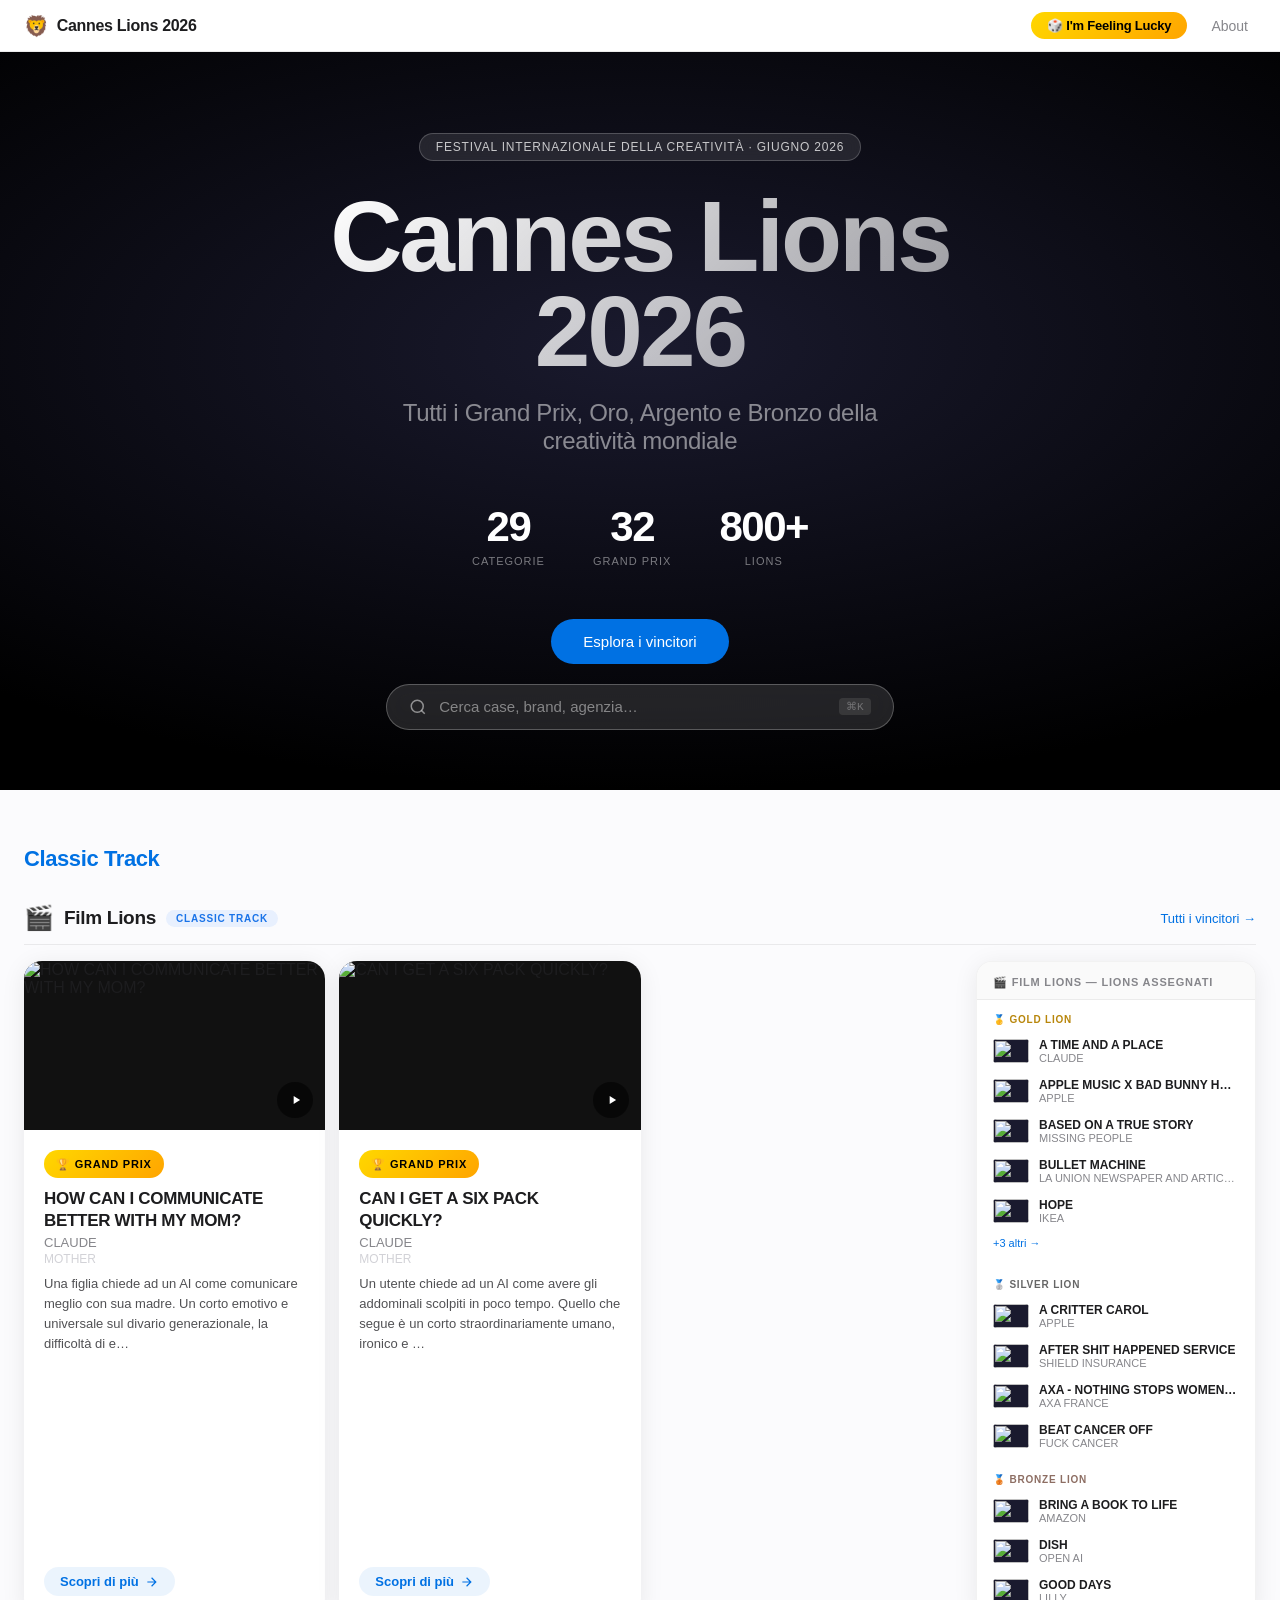
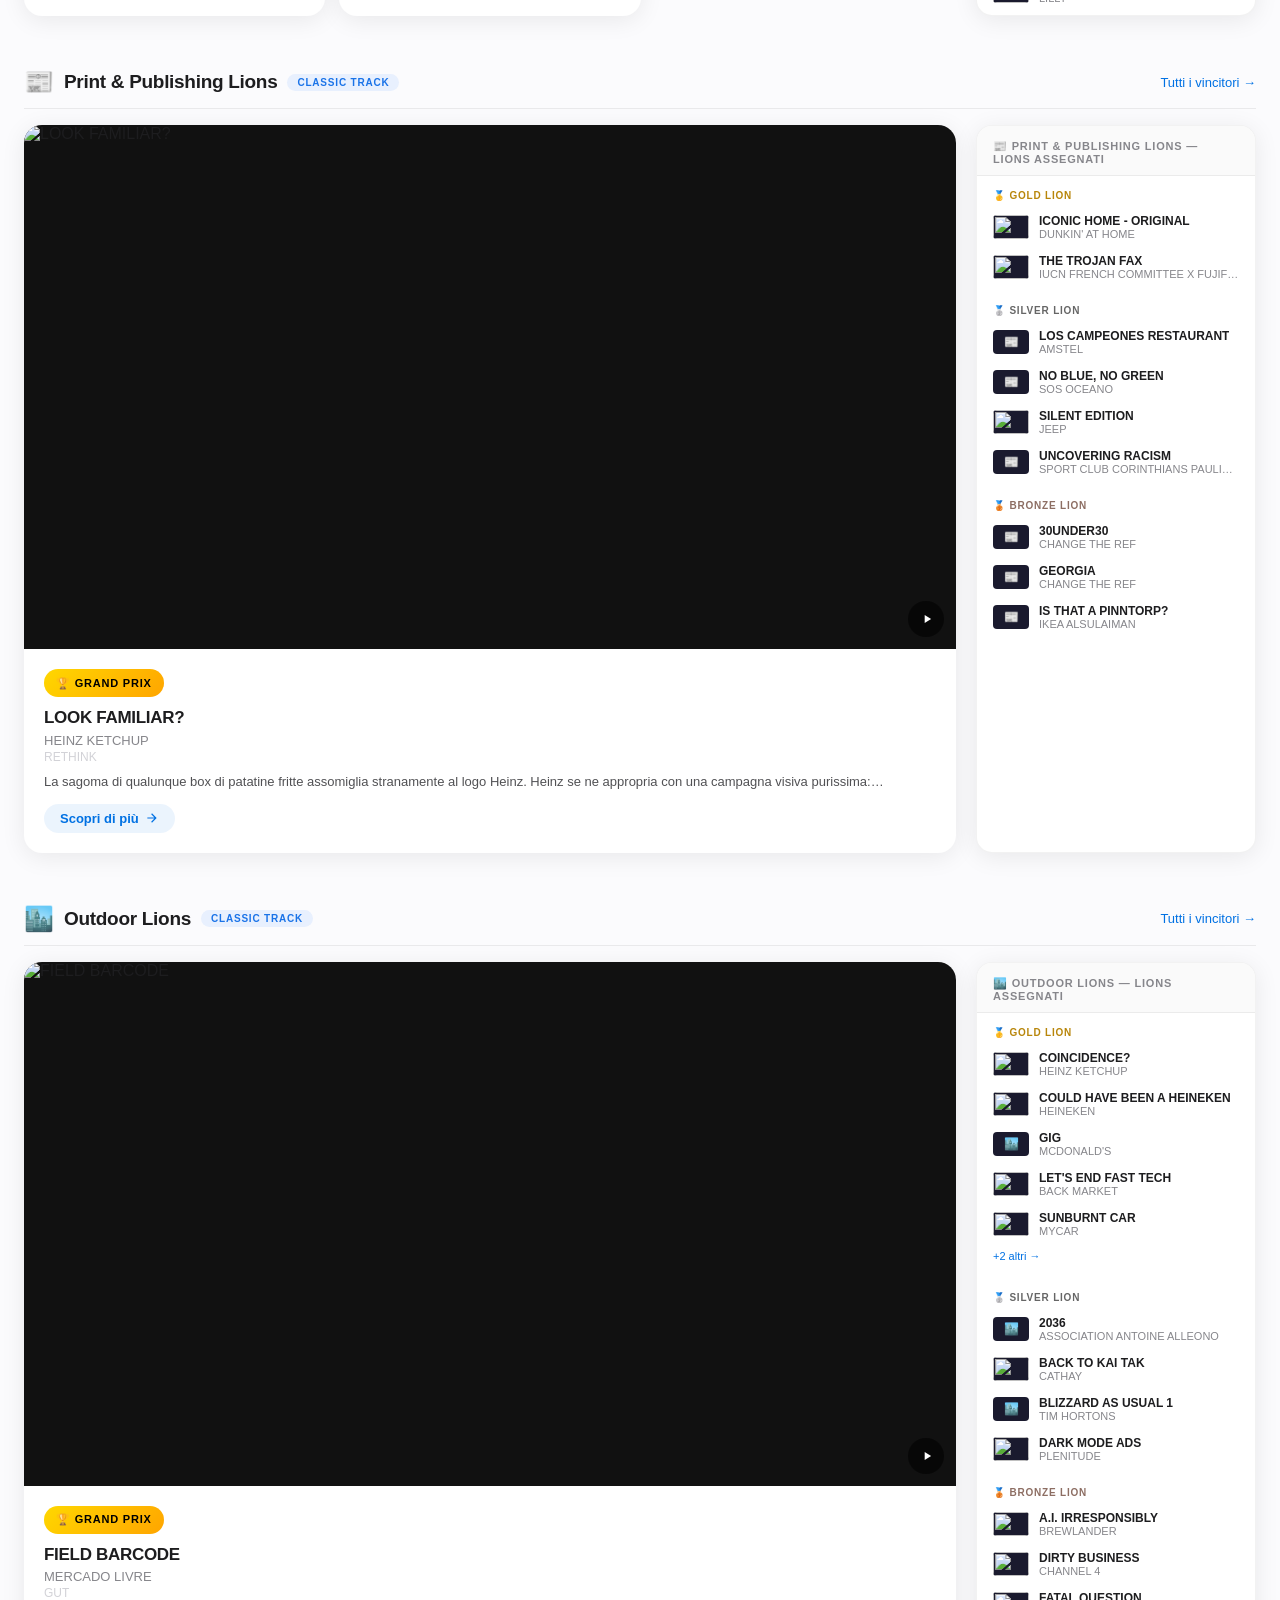
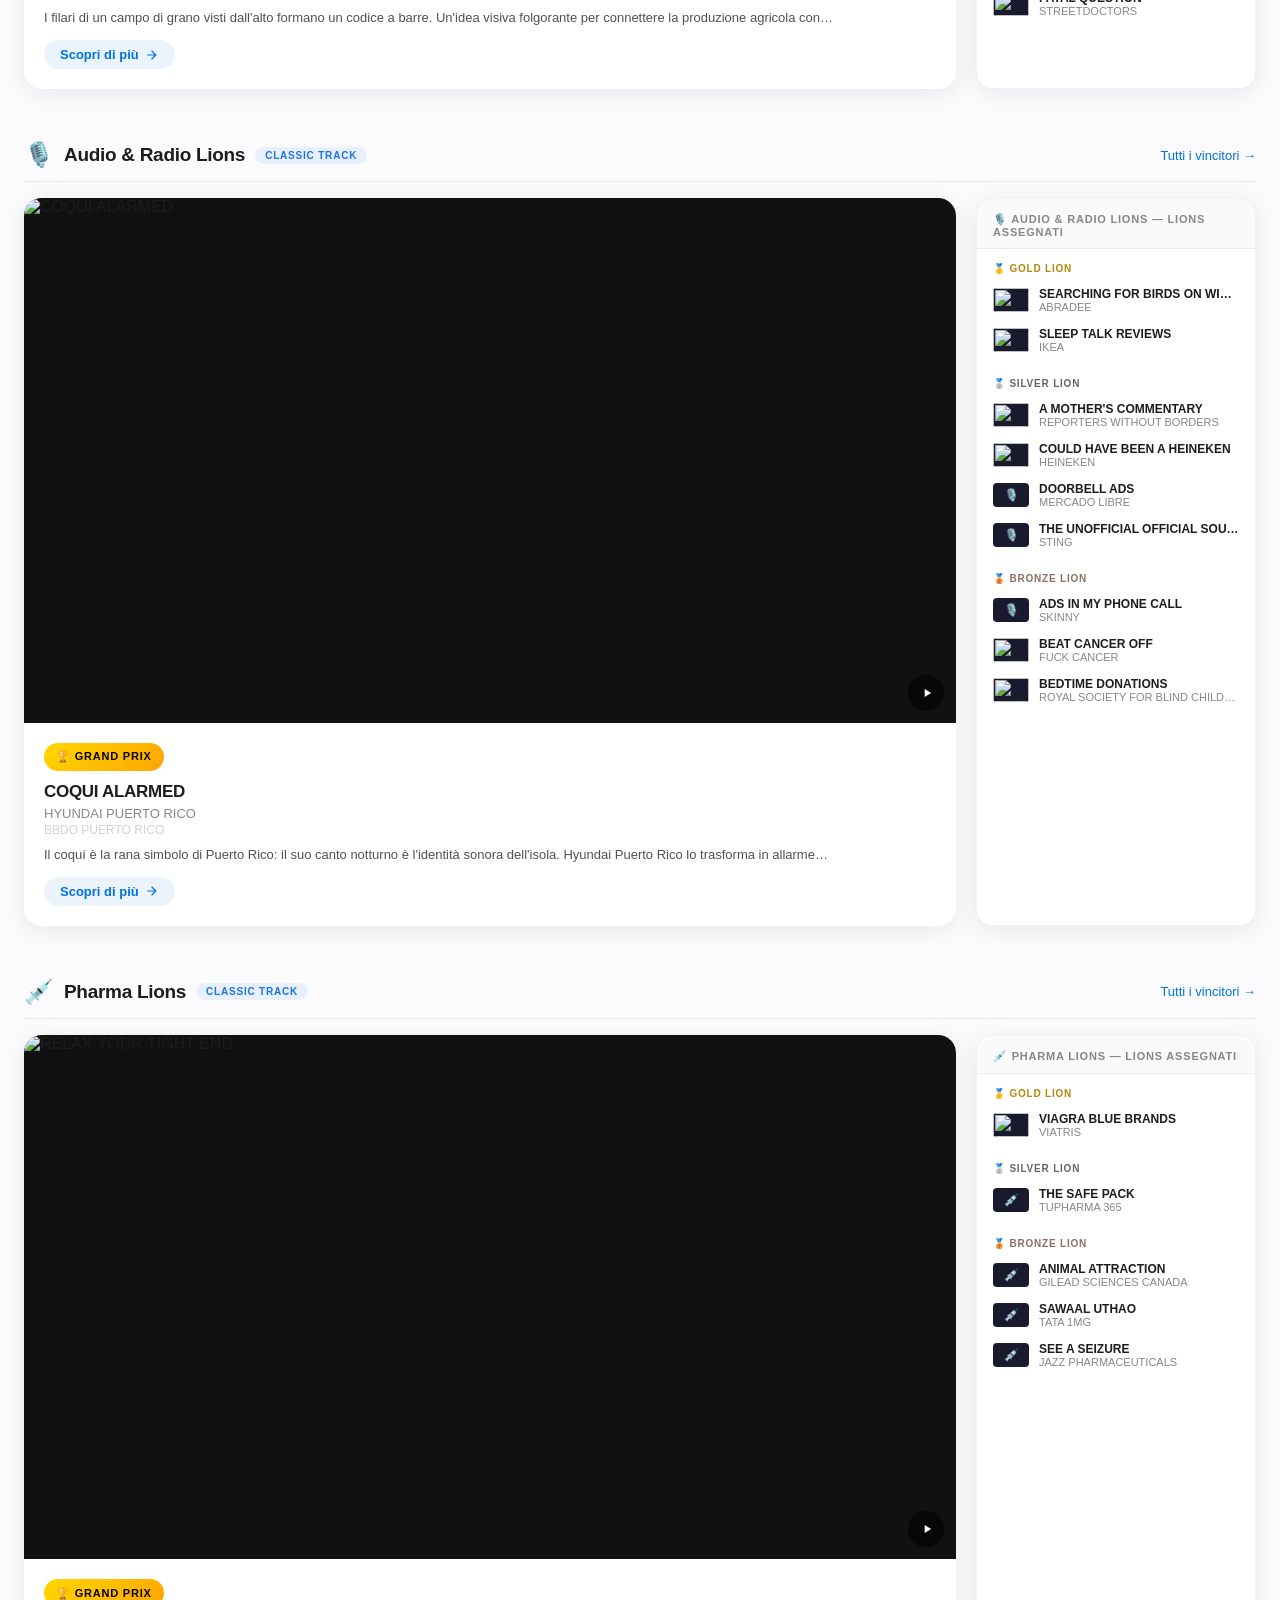
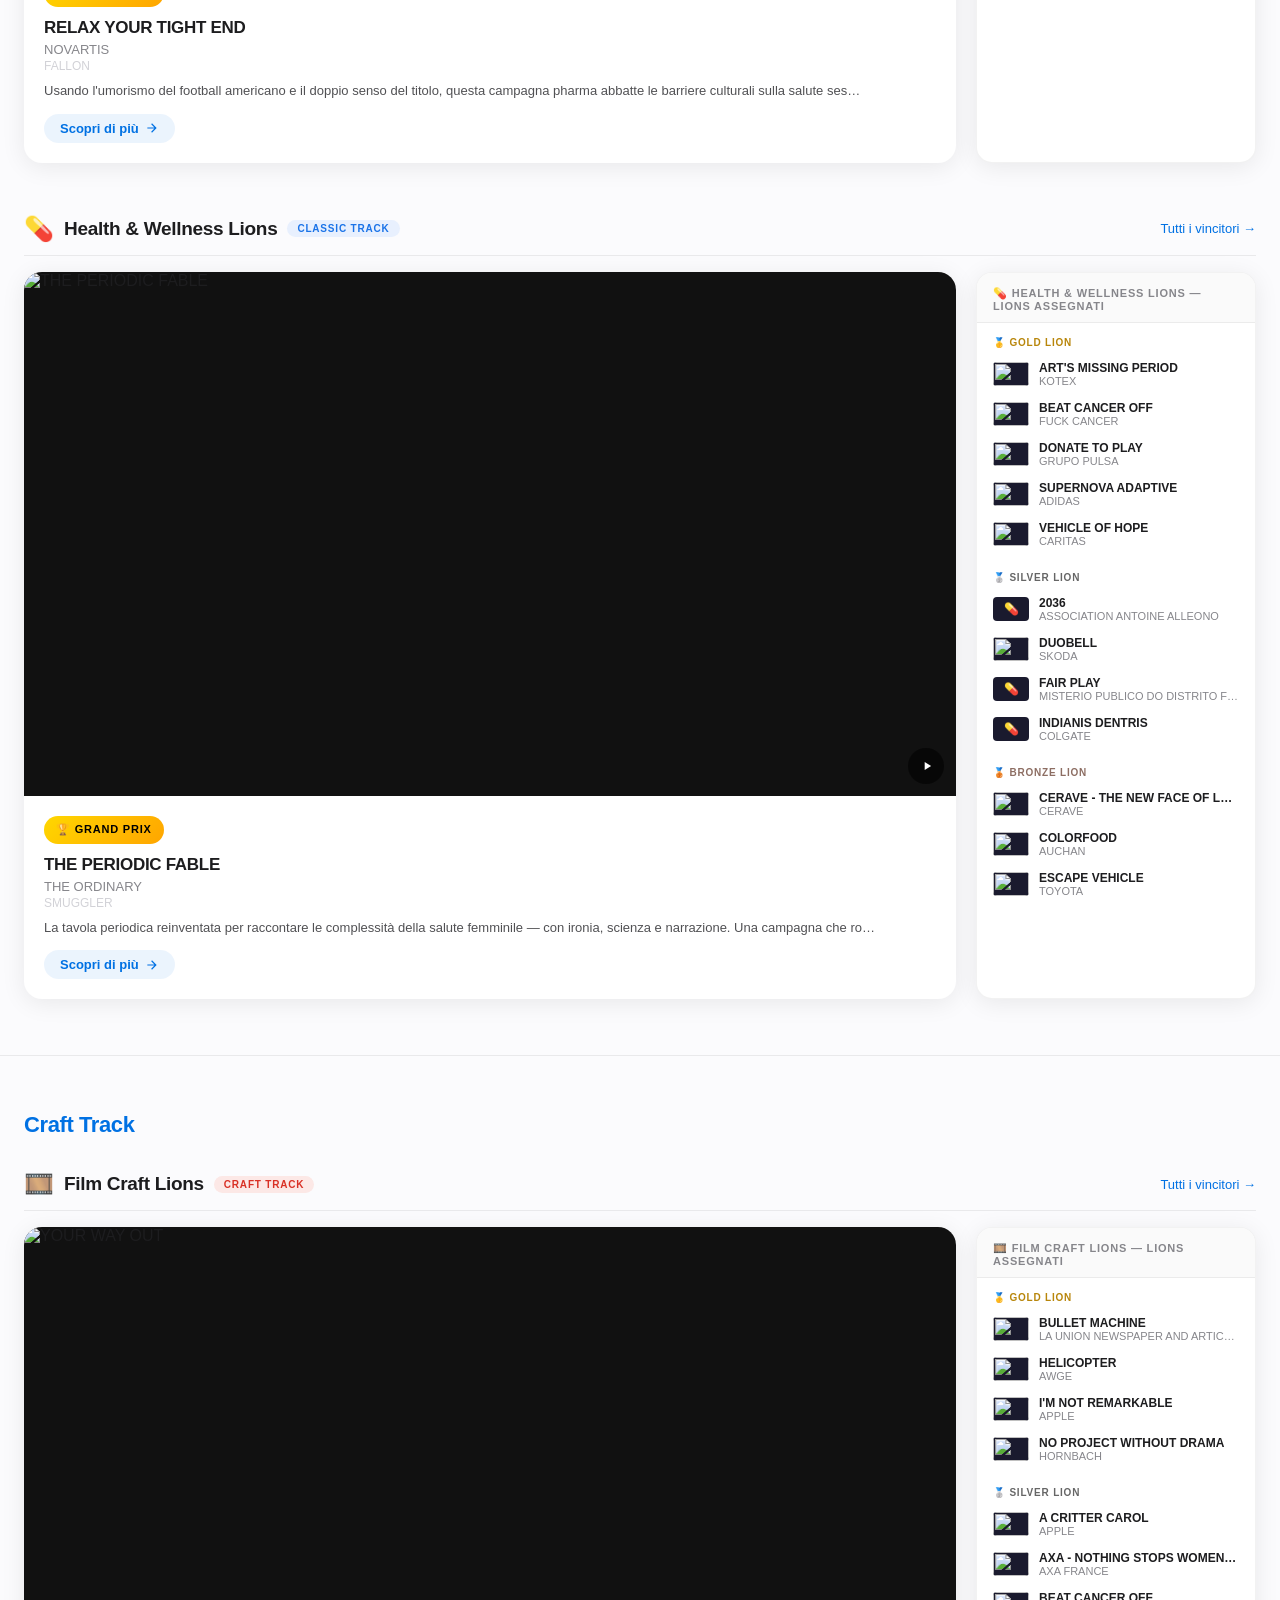
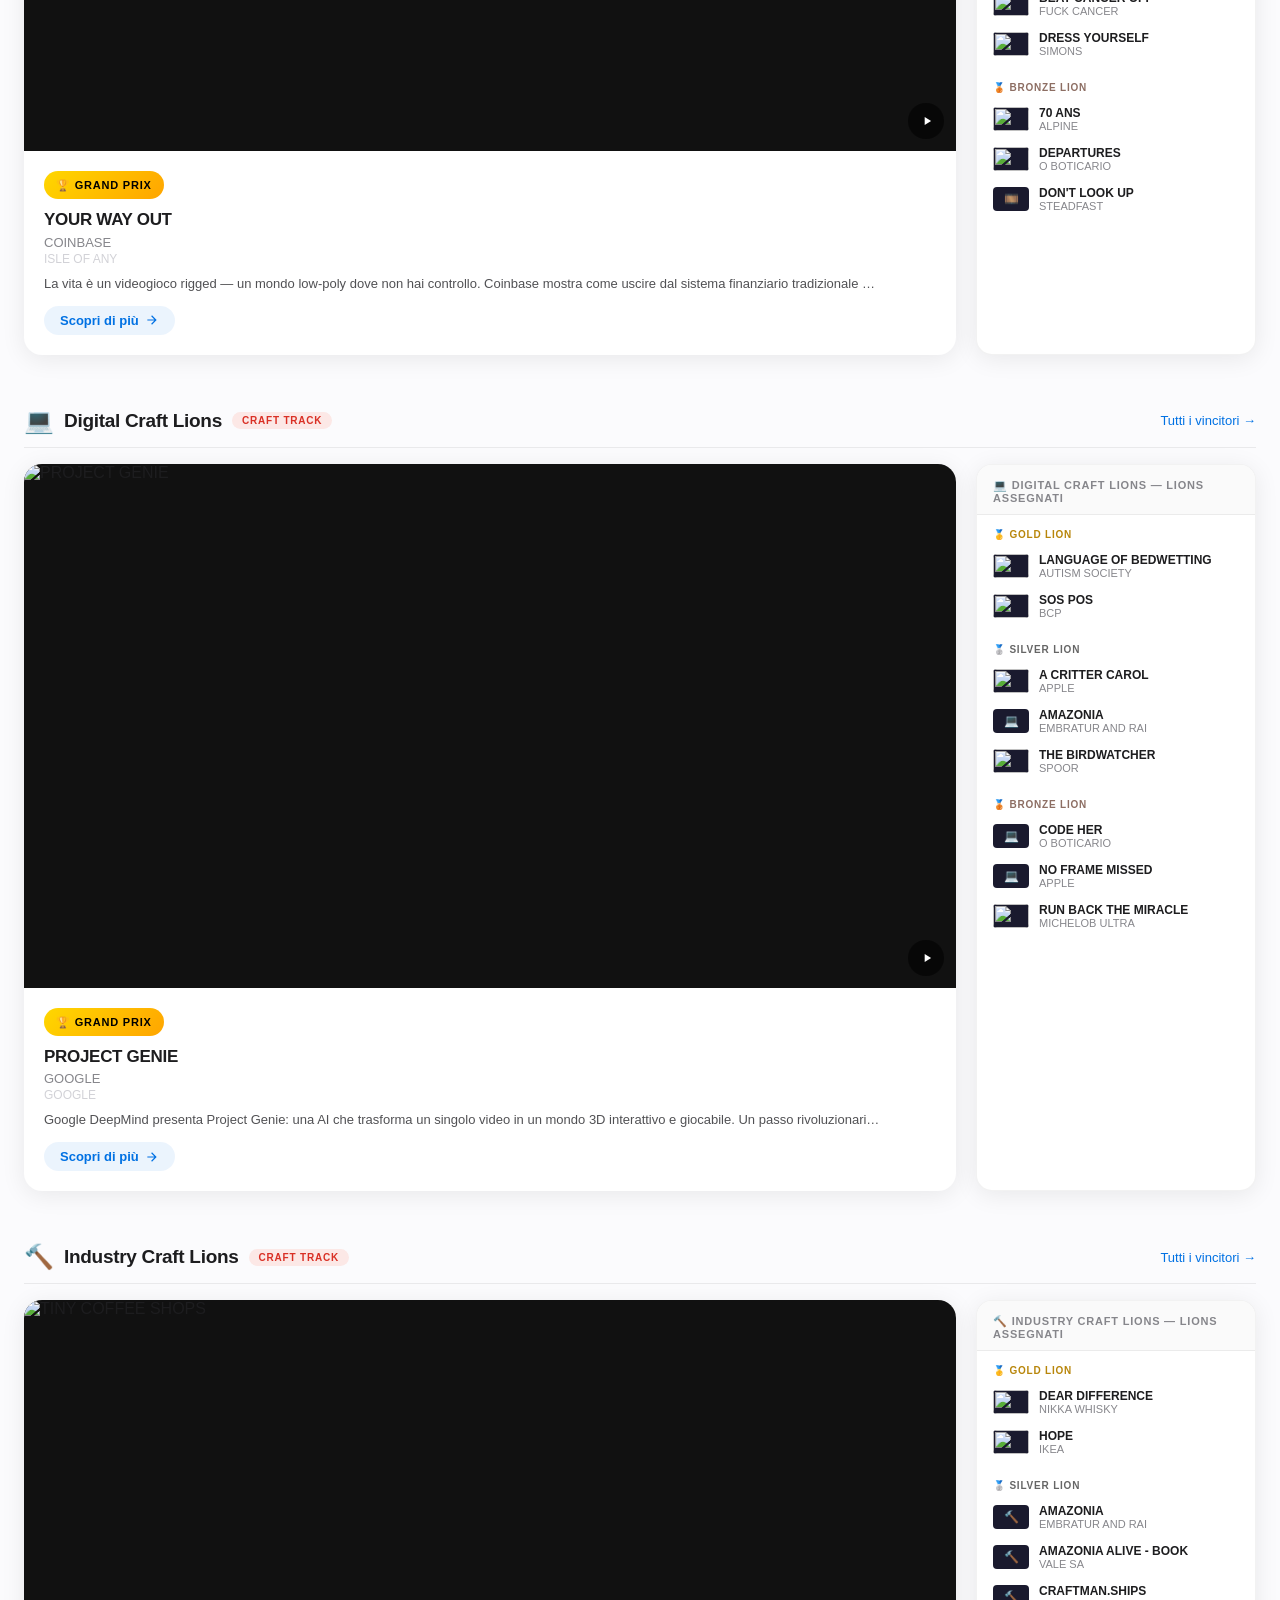
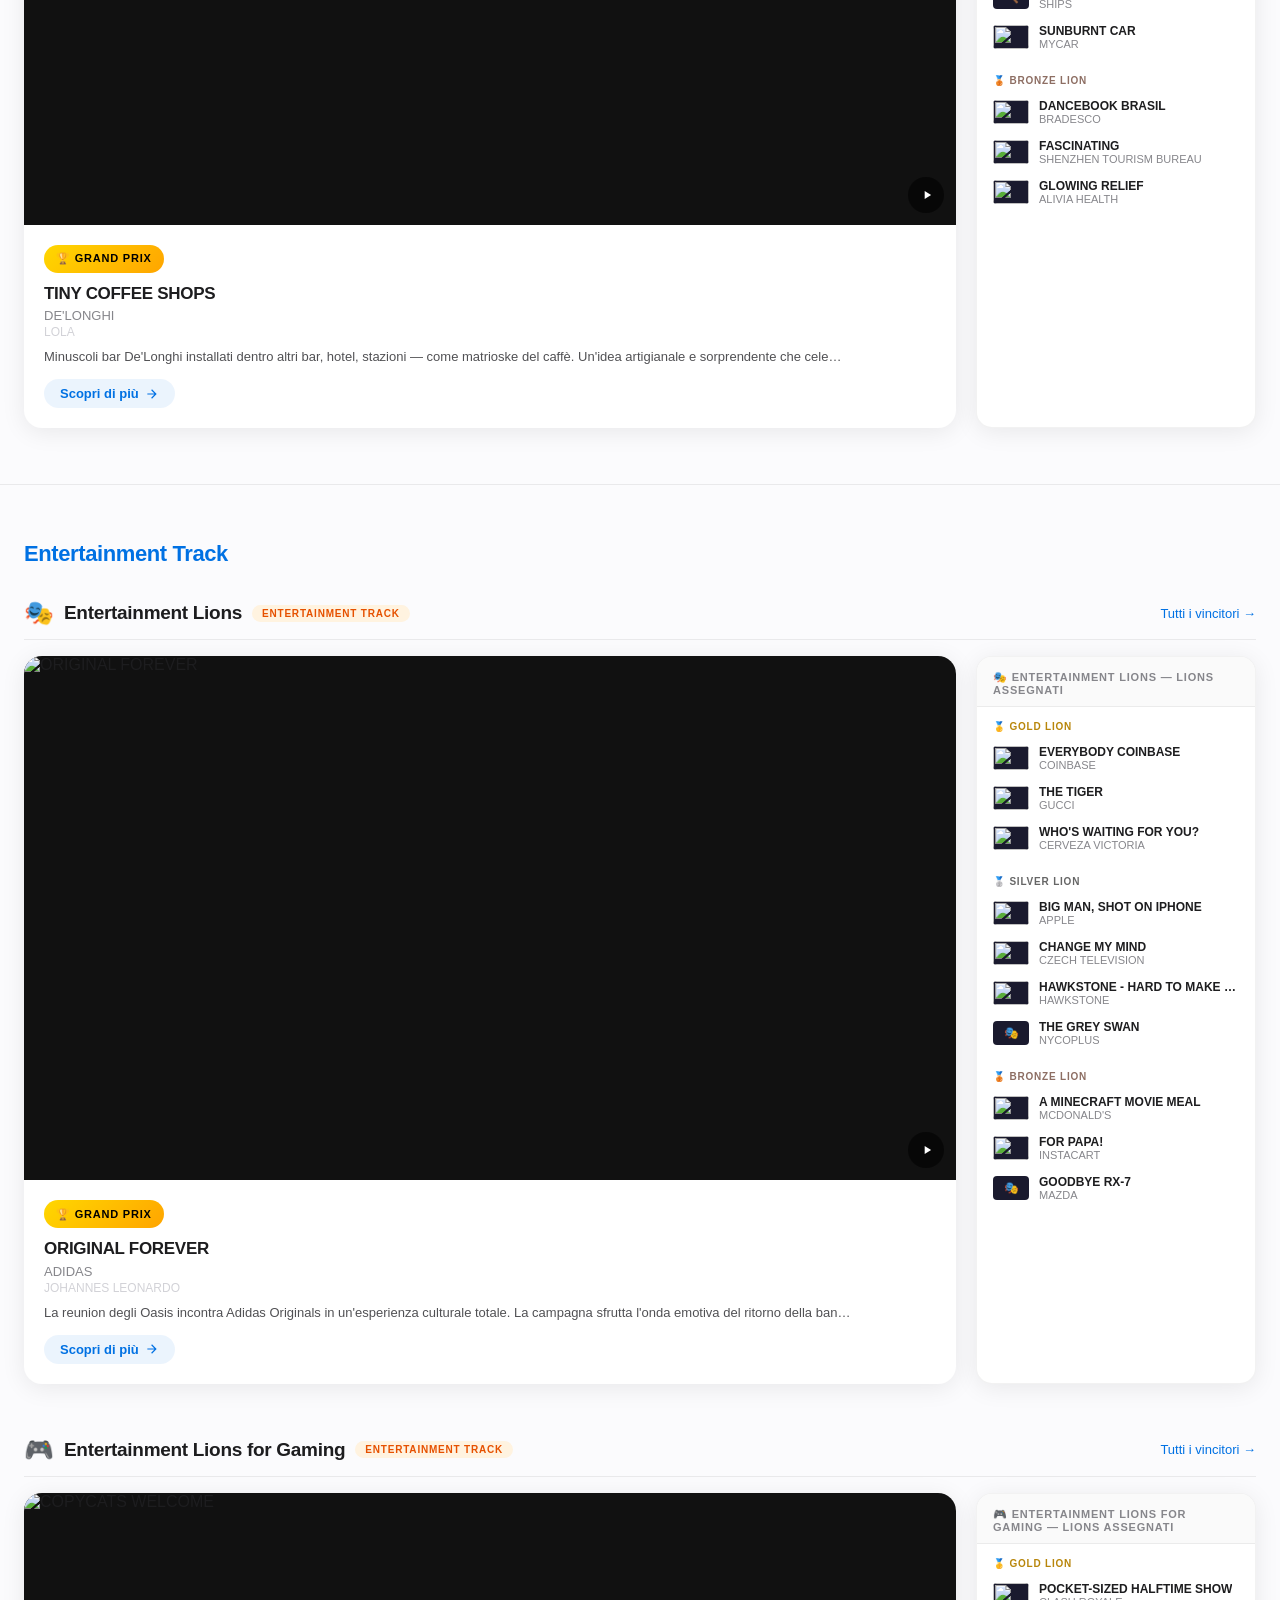
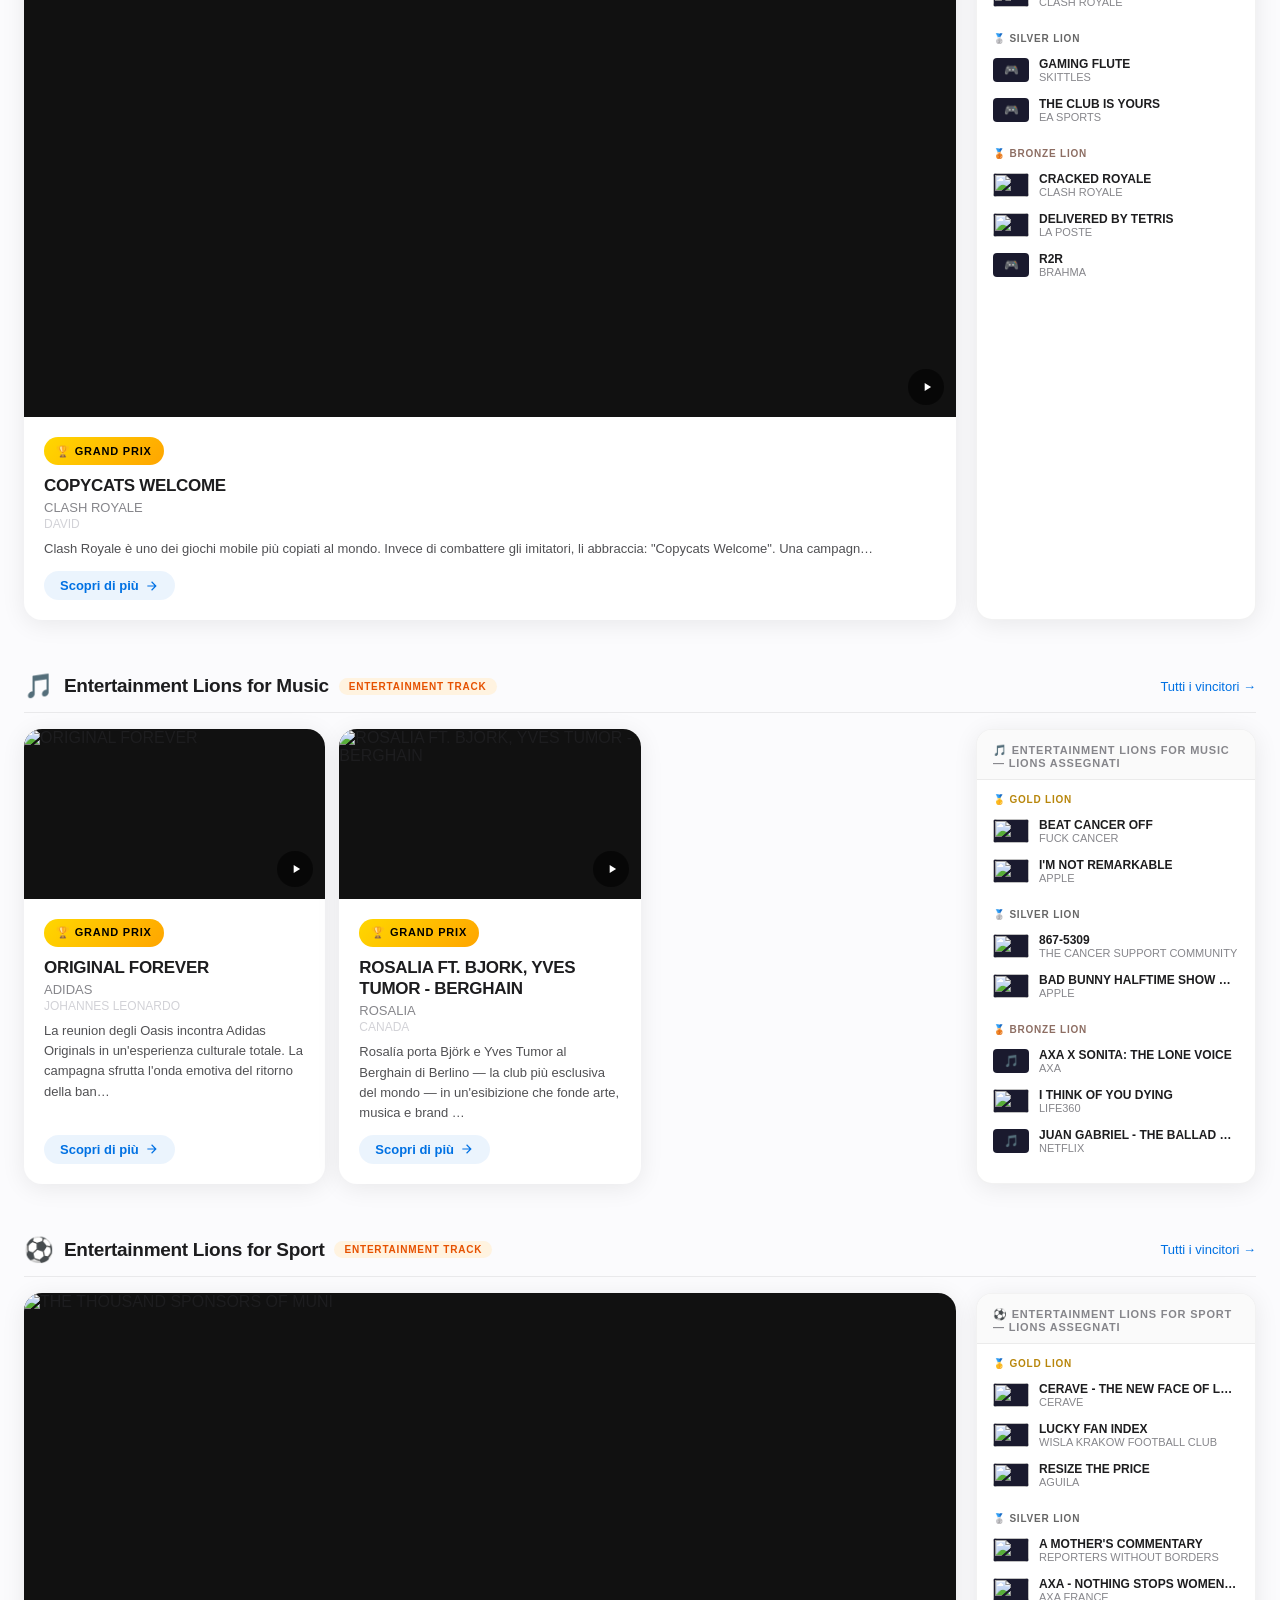
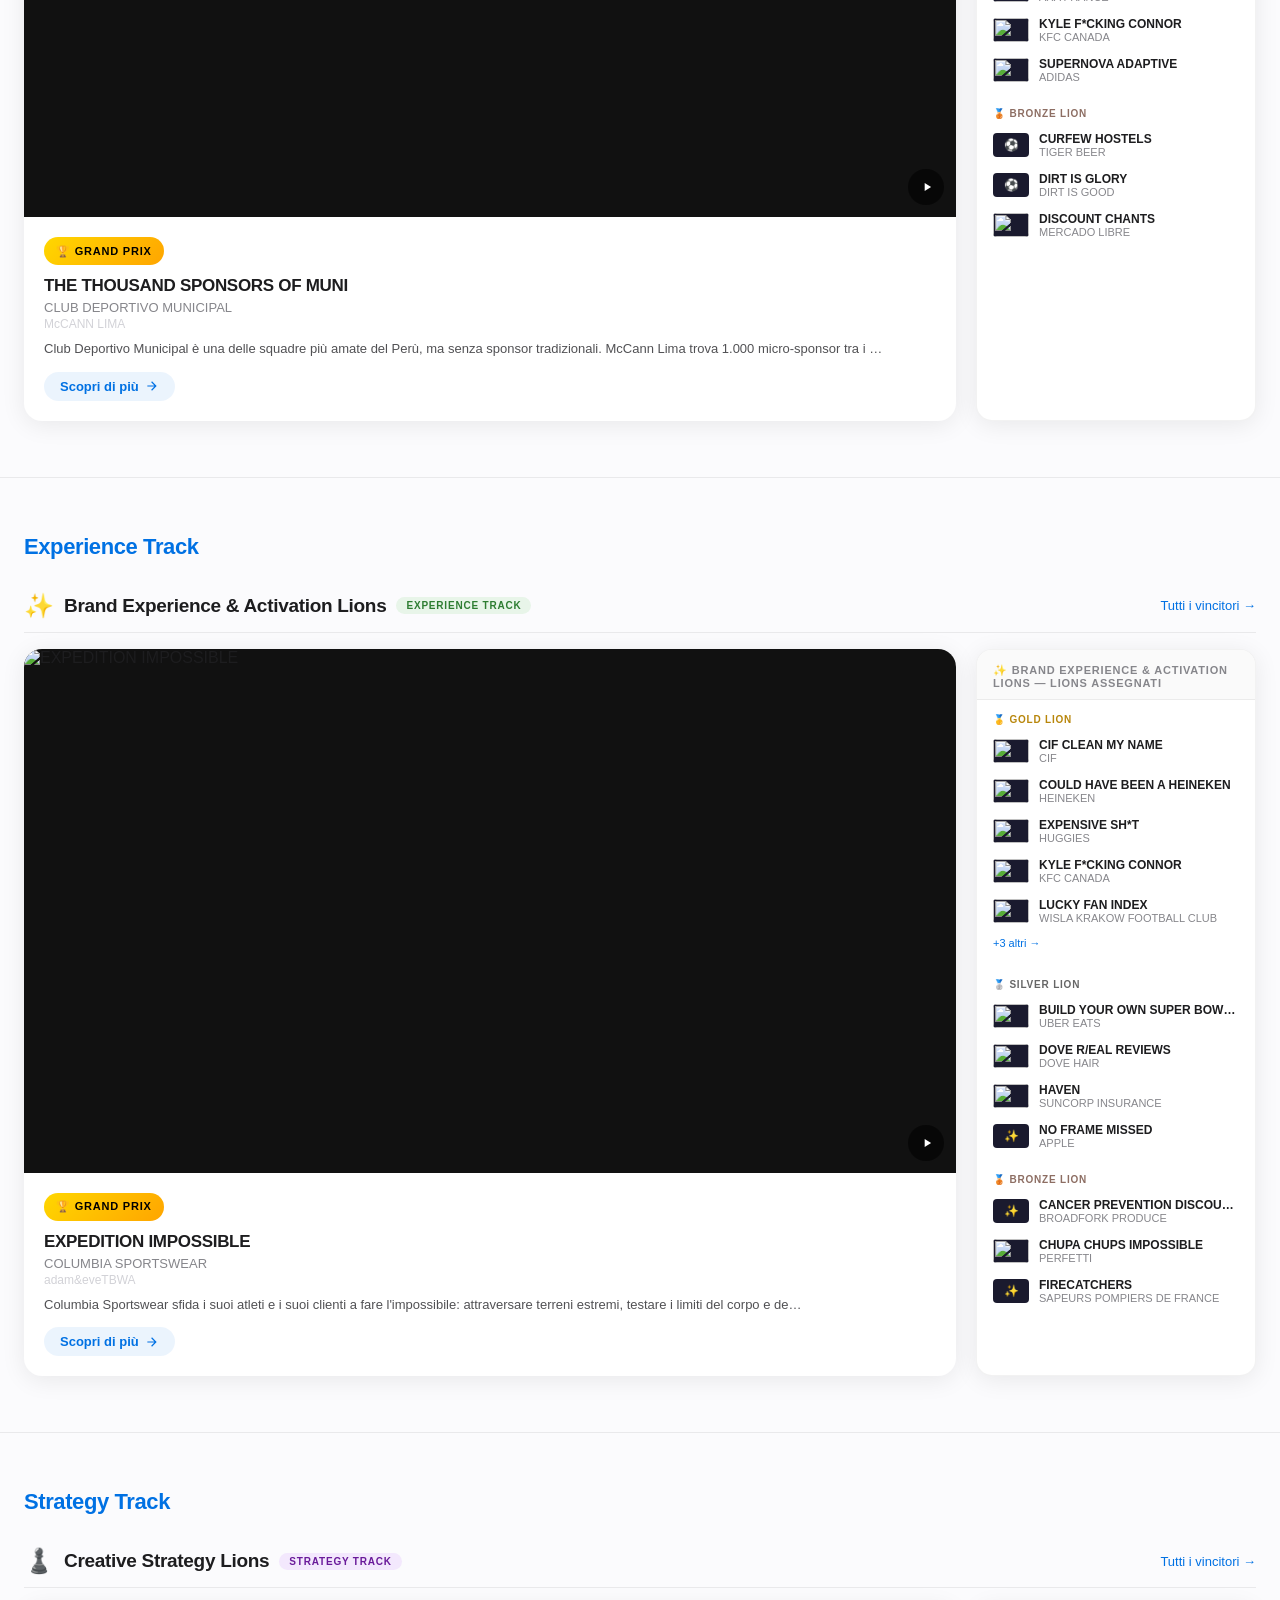
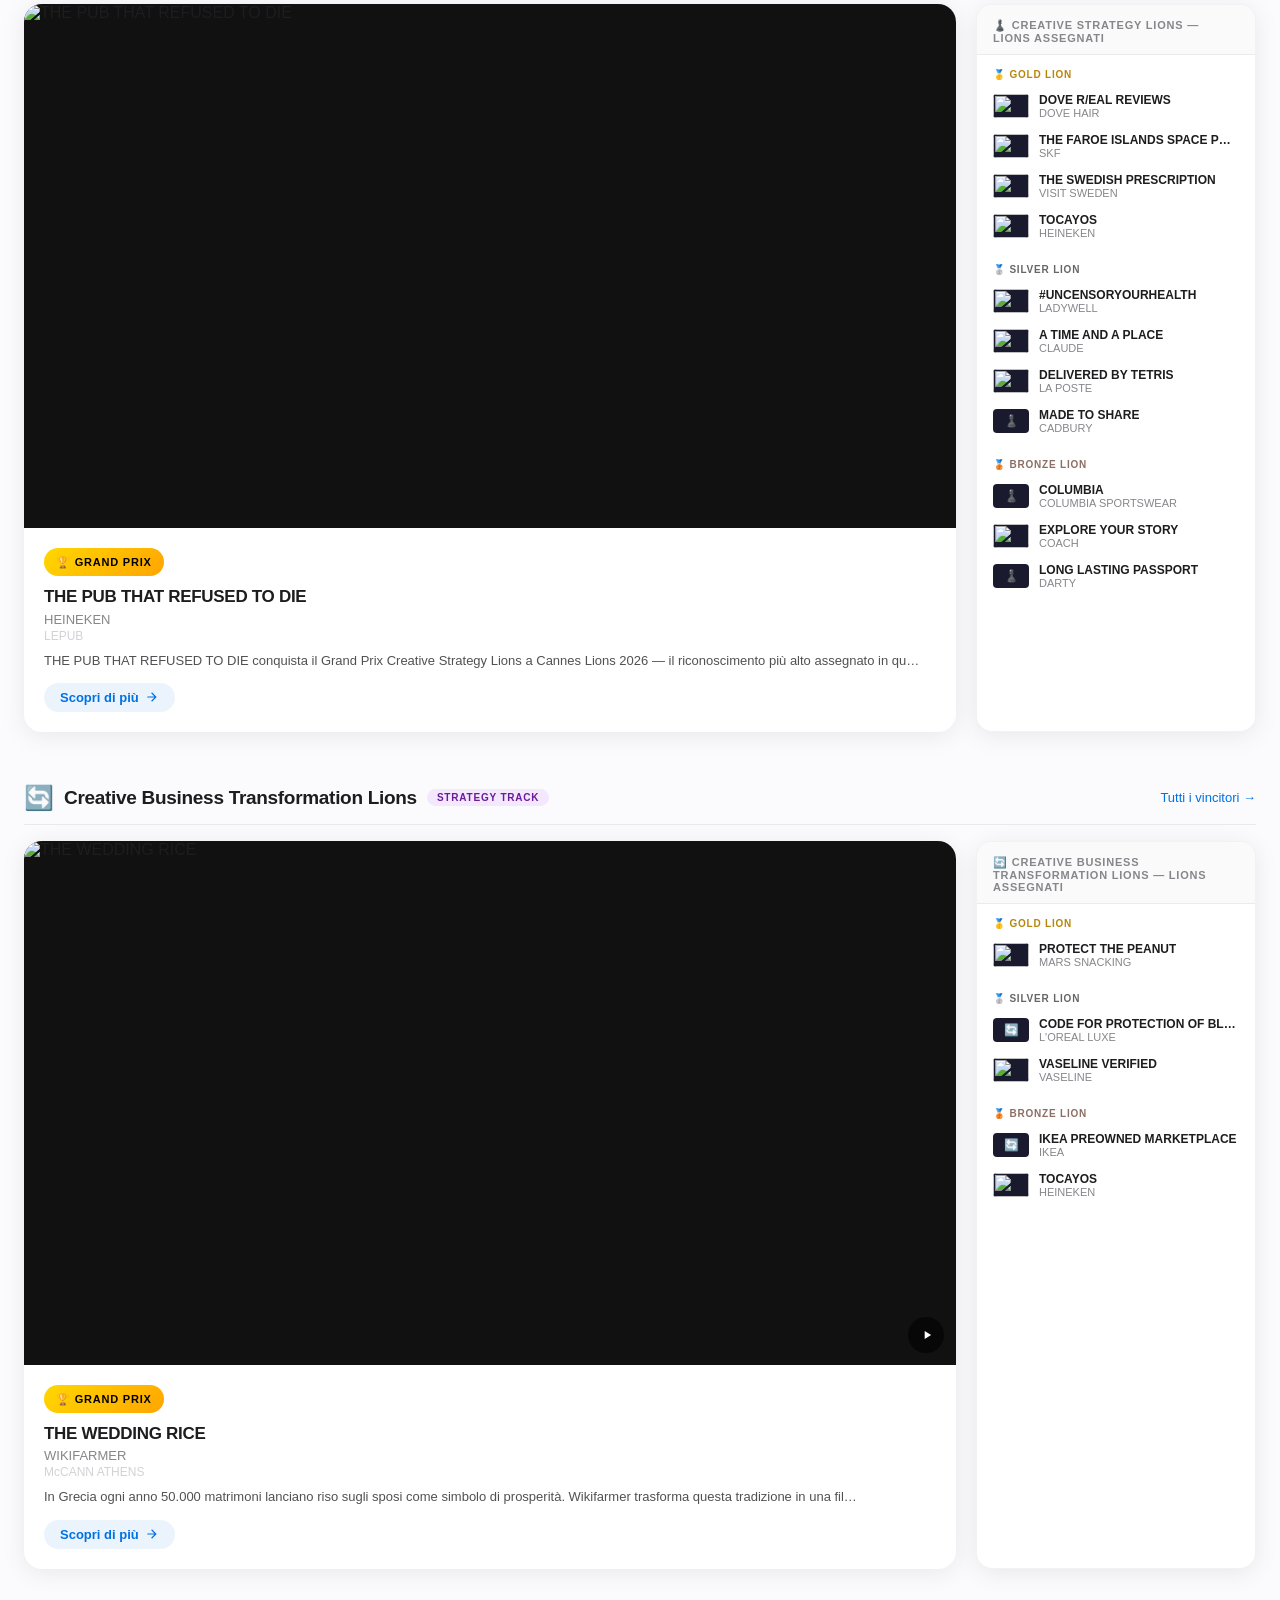
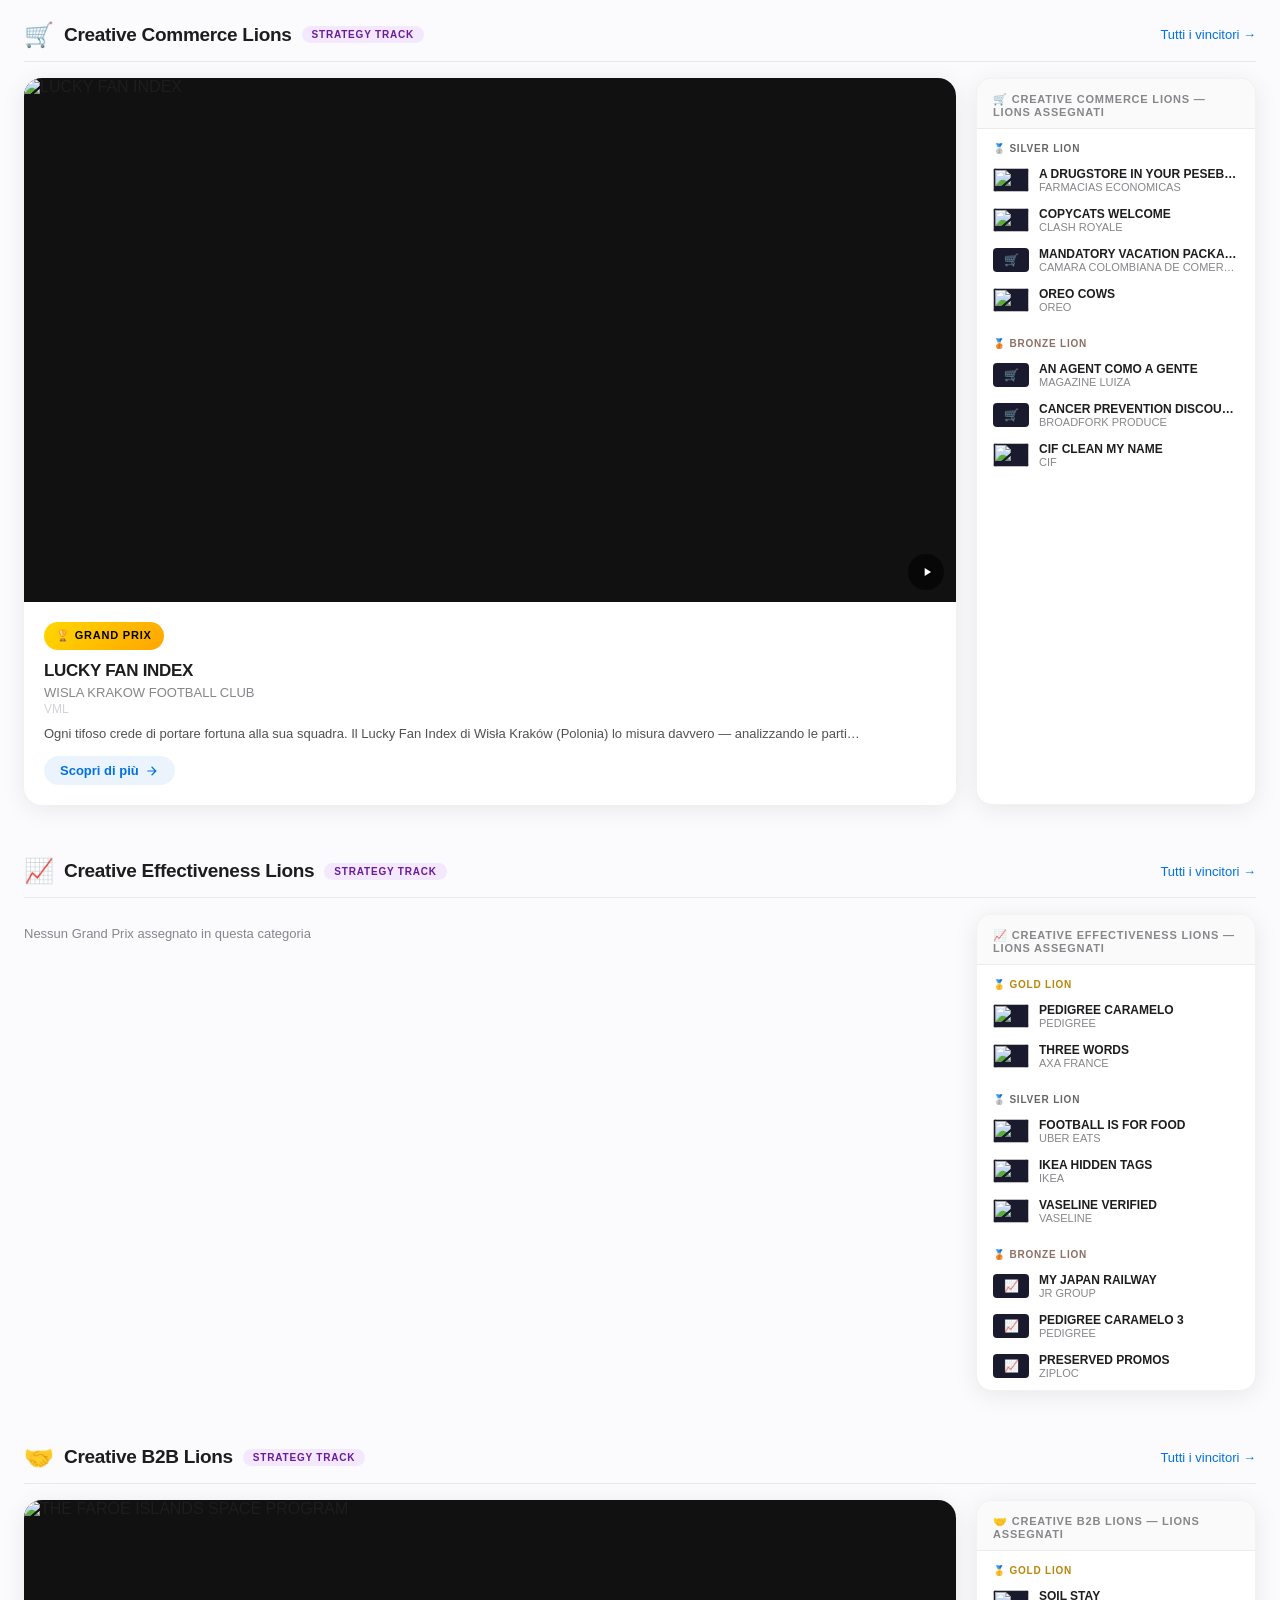
==== commit fef3f31c: "Fix video IDs + add Gold videos + meta OG tags per sharing" ====
--- a/index.html
+++ b/index.html
@@ -4,6 +4,19 @@
 <meta charset="UTF-8"/>
 <meta name="viewport" content="width=device-width,initial-scale=1.0"/>
 <title>Cannes Lions 2026 — Winners</title>
+<meta name="description" content="Esplora tutti i vincitori del Cannes Lions 2026: Grand Prix, Gold, Silver e Bronze di tutte le categorie. Case study, video e descrizioni."/>
+<meta property="og:type" content="website"/>
+<meta property="og:site_name" content="Cannes Lions 2026 Winners"/>
+<meta property="og:title" content="Cannes Lions 2026 — Tutti i vincitori"/>
+<meta property="og:description" content="Grand Prix, Gold, Silver e Bronze di tutte le categorie. Case study, video e descrizioni."/>
+<meta property="og:url" content="https://michelesarzana.github.io/Cannes-2026/"/>
+<meta property="og:image" content="https://img.youtube.com/vi/bB_LshV3b2I/maxresdefault.jpg"/>
+<meta property="og:image:width" content="1280"/>
+<meta property="og:image:height" content="720"/>
+<meta name="twitter:card" content="summary_large_image"/>
+<meta name="twitter:title" content="Cannes Lions 2026 — Tutti i vincitori"/>
+<meta name="twitter:description" content="Grand Prix, Gold, Silver e Bronze di tutte le categorie. Case study, video e descrizioni."/>
+<meta name="twitter:image" content="https://img.youtube.com/vi/bB_LshV3b2I/maxresdefault.jpg"/>
 <link rel="icon" href="favicon.svg" type="image/svg+xml"/>
 <style>
 /* RESET & VARS */
@@ -173,16 +186,18 @@
 
 @media(max-width:900px){
   .cat-block-body{grid-template-columns:1fr;align-items:start}
+  .cat-block-body.multi-gp{grid-template-columns:1fr}
   .cat-gp-col{display:block}
   .cat-gp-grid{flex:none}
   .cat-gp-grid:not(.multi) .win-card{height:auto}
   .cat-gp-grid:not(.multi) .win-thumb{max-height:none}
   .cat-medals-col{margin-top:16px}
-  /* Multi-GP (es. Film Lions con 2 GP): su tablet collassa a 1 colonna */
+  /* Multi-GP (es. Film Lions con 2 GP): su mobile collassa a 1 colonna */
   .cat-gp-grid.multi{grid-template-columns:1fr}
 }
 @media(max-width:768px){
   .hero-stats{gap:24px}.stat-num{font-size:28px}
+  .cat-block-body.multi-gp{grid-template-columns:1fr}
   .cat-gp-grid{grid-template-columns:1fr}
   .cat-gp-grid.multi{grid-template-columns:1fr}
   .lucky-info-bar{flex-direction:column}
@@ -513,10 +528,6 @@
     <a class="nav-logo" onclick="navigate('/')"><span>🦁</span> Cannes Lions 2026</a>
     <button class="nav-lucky" onclick="navigate('/lucky')">🎲 I'm Feeling Lucky</button>
     <button class="nav-about" onclick="navigate('/about')">About</button>
-    <button class="nav-back" id="nav-back" onclick="history.back()">
-      <svg viewBox="0 0 24 24" fill="currentColor"><path d="M20 11H7.83l5.59-5.59L12 4l-8 8 8 8 1.41-1.41L7.83 13H20v-2z"/></svg>
-      Indietro
-    </button>
   </div>
 </nav>
 <div id="app"><div class="loading">Caricamento…</div></div>
@@ -528,10 +539,10 @@
 {id:'how-can-i-communicate-better-with-my-mom-film',cat:'film',medal:'grandprix',title:'HOW CAN I COMMUNICATE BETTER WITH MY MOM?',brand:'CLAUDE',agency:'MOTHER',country:'🇬🇧 United Kingdom',video:{type:'vimeo',id:'1162586590'},thumb:'https://ascentialcdn.filespin.io/api/v1/storyboard/a2e0a30e8993406ab779e1b13e17ee28/storyboard_000008.jpg',description:'<p>Una figlia chiede ad un AI come comunicare meglio con sua madre. Un corto emotivo e universale sul divario generazionale, la difficoltà di esprimersi e il ruolo inaspettato dell\'intelligenza artificiale nel riavvicinare le persone.</p><p>Secondo Grand Prix ai Film Lions 2026 per Anthropic Claude — agenzia Mother, UK. Due Grand Prix allo stesso brand nella stessa categoria: un unicum nella storia del festival.</p><p class="credits-line">📍 MOTHER per CLAUDE, United Kingdom.</p>',credits:[['Brand','CLAUDE'],['Agenzia','MOTHER'],['Paese','United Kingdom'],['Categoria','Film Lions'],['Medaglia','Grand Prix'],['Anno','2026'],['Fonte','lovethework.com']]},
 // ---- AUDIO ----
 {id:'coqui-alarmed-audio',cat:'audio',medal:'grandprix',title:'COQUI ALARMED',brand:'HYUNDAI PUERTO RICO',agency:'BBDO PUERTO RICO',country:'🇵🇷 Puerto Rico',video:{type:'youtube',id:'S-yaNeUDxzk'},thumb:'https://img.youtube.com/vi/S-yaNeUDxzk/hqdefault.jpg',description:'<p>Il coquí è la rana simbolo di Puerto Rico: il suo canto notturno è l\'identità sonora dell\'isola. Hyundai Puerto Rico lo trasforma in allarme anti-furto ufficiale delle sue auto. Un\'idea semplicissima, locale e bellissima che vince il Grand Prix Audio & Radio Lions 2026.</p><p class="credits-line">📍 BBDO PUERTO RICO per HYUNDAI PUERTO RICO, Puerto Rico.</p>',credits:[['Brand','HYUNDAI PUERTO RICO'],['Agenzia','BBDO PUERTO RICO'],['Paese','Puerto Rico'],['Categoria','Audio & Radio Lions'],['Medaglia','Grand Prix'],['Anno','2026'],['Fonte','lovethework.com']]},
-{id:'searching-for-birds-on-wires-audio',cat:'audio',medal:'gold',title:'SEARCHING FOR BIRDS ON WIRES',brand:'ABRADEE',agency:'AFRICA CREATIVE',country:'🇧🇷 Brazil',video:null,thumb:'https://ascentialcdn.filespin.io/api/v1/storyboard/39ab2702891443878a5cce213039520f/storyboard_000008.jpg',description:'<p><strong>SEARCHING FOR BIRDS ON WIRES</strong> — <strong>Gold Lion</strong> ai Cannes Lions 2026 nella categoria <strong>Audio & Radio Lions</strong>.</p><p>Sviluppato da <strong>AFRICA CREATIVE</strong> per <strong>ABRADEE</strong> (Brazil), è un progetto audio che dimostra che il suono può fare quello che le immagini non riescono. Tra i lavori più riconosciuti dell\'anno al festival di Cannes.</p>',credits:[['Brand','ABRADEE'],['Agenzia','AFRICA CREATIVE'],['Paese','Brazil'],['Categoria','Audio & Radio Lions'],['Medaglia','Gold Lion'],['Anno','2026'],['Fonte','lovethework.com']]},
-{id:'sleep-talk-reviews-audio',cat:'audio',medal:'gold',title:'SLEEP TALK REVIEWS',brand:'IKEA',agency:'RETHINK',country:'🇨🇦 Canada',video:null,thumb:'https://ascentialcdn.filespin.io/api/v1/storyboard/4631118f2a544edbaffea87a9652bd3c/storyboard_000008.jpg',description:'<p><strong>SLEEP TALK REVIEWS</strong> — <strong>Gold Lion</strong> ai Cannes Lions 2026 nella categoria <strong>Audio & Radio Lions</strong>.</p><p>Sviluppato da <strong>RETHINK</strong> per <strong>IKEA</strong> (Canada), è un progetto audio che dimostra che il suono può fare quello che le immagini non riescono. Tra i lavori più riconosciuti dell\'anno al festival di Cannes.</p>',credits:[['Brand','IKEA'],['Agenzia','RETHINK'],['Paese','Canada'],['Categoria','Audio & Radio Lions'],['Medaglia','Gold Lion'],['Anno','2026'],['Fonte','lovethework.com']]},
+{id:'searching-for-birds-on-wires-audio',cat:'audio',medal:'gold',title:'SEARCHING FOR BIRDS ON WIRES',brand:'ABRADEE',agency:'AFRICA CREATIVE',country:'🇧🇷 Brazil',video:{type:'youtube',id:'jVmAts8stuM'},thumb:'https://ascentialcdn.filespin.io/api/v1/storyboard/39ab2702891443878a5cce213039520f/storyboard_000008.jpg',description:'<p><strong>SEARCHING FOR BIRDS ON WIRES</strong> — <strong>Gold Lion</strong> ai Cannes Lions 2026 nella categoria <strong>Audio & Radio Lions</strong>.</p><p>Sviluppato da <strong>AFRICA CREATIVE</strong> per <strong>ABRADEE</strong> (Brazil), è un progetto audio che dimostra che il suono può fare quello che le immagini non riescono. Tra i lavori più riconosciuti dell\'anno al festival di Cannes.</p>',credits:[['Brand','ABRADEE'],['Agenzia','AFRICA CREATIVE'],['Paese','Brazil'],['Categoria','Audio & Radio Lions'],['Medaglia','Gold Lion'],['Anno','2026'],['Fonte','lovethework.com']]},
+{id:'sleep-talk-reviews-audio',cat:'audio',medal:'gold',title:'SLEEP TALK REVIEWS',brand:'IKEA',agency:'RETHINK',country:'🇨🇦 Canada',video:{type:'youtube',id:'BNAfX0lKSjg'},thumb:'https://ascentialcdn.filespin.io/api/v1/storyboard/4631118f2a544edbaffea87a9652bd3c/storyboard_000008.jpg',description:'<p><strong>SLEEP TALK REVIEWS</strong> — <strong>Gold Lion</strong> ai Cannes Lions 2026 nella categoria <strong>Audio & Radio Lions</strong>.</p><p>Sviluppato da <strong>RETHINK</strong> per <strong>IKEA</strong> (Canada), è un progetto audio che dimostra che il suono può fare quello che le immagini non riescono. Tra i lavori più riconosciuti dell\'anno al festival di Cannes.</p>',credits:[['Brand','IKEA'],['Agenzia','RETHINK'],['Paese','Canada'],['Categoria','Audio & Radio Lions'],['Medaglia','Gold Lion'],['Anno','2026'],['Fonte','lovethework.com']]},
 {id:'a-mothers-commentary-audio',cat:'audio',medal:'silver',title:'A MOTHER\'S COMMENTARY',brand:'REPORTERS WITHOUT BORDERS',agency:'THE GOOD COMPANY',country:'🇫🇷 France',video:null,thumb:'https://ascentialcdn.filespin.io/api/v1/storyboard/8e5f86f589654c90b1243137d2e48c16/storyboard_000008.jpg',description:'<p><strong>A MOTHER\'S COMMENTARY</strong> riceve il <strong>Silver Lion</strong> ai Cannes Lions 2026 nella categoria <strong>Audio & Radio Lions</strong>.</p><p>THE GOOD COMPANY firma questo lavoro per <strong>REPORTERS WITHOUT BORDERS</strong> (France): un progetto audio che dimostra che il suono può fare quello che le immagini non riescono e si guadagna un posto tra le eccellenze creative globali dell\'anno.</p>',credits:[['Brand','REPORTERS WITHOUT BORDERS'],['Agenzia','THE GOOD COMPANY'],['Paese','France'],['Categoria','Audio & Radio Lions'],['Medaglia','Silver Lion'],['Anno','2026'],['Fonte','lovethework.com']]},
-{id:'could-have-been-a-heineken-audio',cat:'audio',medal:'silver',title:'COULD HAVE BEEN A HEINEKEN',brand:'HEINEKEN',agency:'LEPUB',country:'🇮🇹 Italy',video:{type:'youtube',id:'eLkUrAZxq80'},thumb:'https://ascentialcdn.filespin.io/api/v1/storyboard/0e23b7abc9db4ff989f39f5111ca0c5a/storyboard_000008.jpg',description:'<p>Qualsiasi momento in cui qualcuno beve qualcos\'altro è un\'occasione mancata per una Heineken. La campagna trasforma ogni birra della concorrenza in un involontario testimonial per Heineken. Freschissima, con una logica impossibile da contestare. Grand Prix Social & Creator Lions 2026.</p><p class="credits-line">📍 LEPUB per HEINEKEN, Italy.</p>',credits:[['Brand','HEINEKEN'],['Agenzia','LEPUB'],['Paese','Italy'],['Categoria','Audio & Radio Lions'],['Medaglia','Silver Lion'],['Anno','2026'],['Fonte','lovethework.com']]},
+{id:'could-have-been-a-heineken-audio',cat:'audio',medal:'silver',title:'COULD HAVE BEEN A HEINEKEN',brand:'HEINEKEN',agency:'LEPUB',country:'🇮🇹 Italy',video:{type:'youtube',id:'SDRINbEE_NY'},thumb:'https://ascentialcdn.filespin.io/api/v1/storyboard/0e23b7abc9db4ff989f39f5111ca0c5a/storyboard_000008.jpg',description:'<p>Qualsiasi momento in cui qualcuno beve qualcos\'altro è un\'occasione mancata per una Heineken. La campagna trasforma ogni birra della concorrenza in un involontario testimonial per Heineken. Freschissima, con una logica impossibile da contestare. Grand Prix Social & Creator Lions 2026.</p><p class="credits-line">📍 LEPUB per HEINEKEN, Italy.</p>',credits:[['Brand','HEINEKEN'],['Agenzia','LEPUB'],['Paese','Italy'],['Categoria','Audio & Radio Lions'],['Medaglia','Silver Lion'],['Anno','2026'],['Fonte','lovethework.com']]},
 {id:'doorbell-ads-audio',cat:'audio',medal:'silver',title:'DOORBELL ADS',brand:'MERCADO LIBRE',agency:'GUT',country:'🇦🇷 Argentina',video:null,thumb:'',description:'<p><strong>DOORBELL ADS</strong> riceve il <strong>Silver Lion</strong> ai Cannes Lions 2026 nella categoria <strong>Audio & Radio Lions</strong>.</p><p>GUT firma questo lavoro per <strong>MERCADO LIBRE</strong> (Argentina): un progetto audio che dimostra che il suono può fare quello che le immagini non riescono e si guadagna un posto tra le eccellenze creative globali dell\'anno.</p>',credits:[['Brand','MERCADO LIBRE'],['Agenzia','GUT'],['Paese','Argentina'],['Categoria','Audio & Radio Lions'],['Medaglia','Silver Lion'],['Anno','2026'],['Fonte','lovethework.com']]},
 {id:'the-unofficial-official-sound-of-f1-audio',cat:'audio',medal:'silver',title:'THE UNOFFICIAL OFFICIAL SOUND OF F1',brand:'STING',agency:'LEO INDIA',country:'🇮🇳 India',video:null,thumb:'',description:'<p><strong>THE UNOFFICIAL OFFICIAL SOUND OF F1</strong> riceve il <strong>Silver Lion</strong> ai Cannes Lions 2026 nella categoria <strong>Audio & Radio Lions</strong>.</p><p>LEO INDIA firma questo lavoro per <strong>STING</strong> (India): un progetto audio che dimostra che il suono può fare quello che le immagini non riescono e si guadagna un posto tra le eccellenze creative globali dell\'anno.</p>',credits:[['Brand','STING'],['Agenzia','LEO INDIA'],['Paese','India'],['Categoria','Audio & Radio Lions'],['Medaglia','Silver Lion'],['Anno','2026'],['Fonte','lovethework.com']]},
 {id:'the-yangzhou-qiao-bei-musical-suite-audio',cat:'audio',medal:'silver',title:'THE YANGZHOU QIAO BEI MUSICAL SUITE',brand:'YANGZHOU MUNICIPAL BUREAU',agency:'TBWA\CHINA',country:'🇨🇳 China',video:null,thumb:'',description:'<p><strong>THE YANGZHOU QIAO BEI MUSICAL SUITE</strong> riceve il <strong>Silver Lion</strong> ai Cannes Lions 2026 nella categoria <strong>Audio & Radio Lions</strong>.</p><p>TBWA\CHINA firma questo lavoro per <strong>YANGZHOU MUNICIPAL BUREAU</strong> (China): un progetto audio che dimostra che il suono può fare quello che le immagini non riescono e si guadagna un posto tra le eccellenze creative globali dell\'anno.</p>',credits:[['Brand','YANGZHOU MUNICIPAL BUREAU'],['Agenzia','TBWA\CHINA'],['Paese','China'],['Categoria','Audio & Radio Lions'],['Medaglia','Silver Lion'],['Anno','2026'],['Fonte','lovethework.com']]},
@@ -543,23 +554,23 @@
 {id:'played-by-humans-audio',cat:'audio',medal:'bronze',title:'PLAYED BY HUMANS',brand:'JAZZ IS DEAD',agency:'TBWA\CHIAT\DAY',country:'🇺🇸 United States',video:null,thumb:'https://ascentialcdn.filespin.io/api/v1/storyboard/c7cf1f5ea3f34025b77681df2859e5bc/storyboard_000008.jpg',description:'<p><strong>PLAYED BY HUMANS</strong> ottiene il <strong>Bronze Lion</strong> ai Cannes Lions 2026 nella categoria <strong>Audio & Radio Lions</strong>.</p><p>Creato da <strong>TBWA\CHIAT\DAY</strong> per <strong>JAZZ IS DEAD</strong> (United States), è un progetto audio che dimostra che il suono può fare quello che le immagini non riescono — riconosciuto dalla giuria internazionale di Cannes tra i lavori dell\'anno.</p>',credits:[['Brand','JAZZ IS DEAD'],['Agenzia','TBWA\CHIAT\DAY'],['Paese','United States'],['Categoria','Audio & Radio Lions'],['Medaglia','Bronze Lion'],['Anno','2026'],['Fonte','lovethework.com']]},
 {id:'voice-of-food-audio',cat:'audio',medal:'bronze',title:'VOICE OF FOOD',brand:'AJINOMOTO CO., INC.',agency:'DENTSU INC.',country:'🇯🇵 Japan',video:null,thumb:'https://ascentialcdn.filespin.io/api/v1/storyboard/576000cb076b476babab6b419b91bc9a/storyboard_000008.jpg',description:'<p><strong>VOICE OF FOOD</strong> ottiene il <strong>Bronze Lion</strong> ai Cannes Lions 2026 nella categoria <strong>Audio & Radio Lions</strong>.</p><p>Creato da <strong>DENTSU INC.</strong> per <strong>AJINOMOTO CO., INC.</strong> (Japan), è un progetto audio che dimostra che il suono può fare quello che le immagini non riescono — riconosciuto dalla giuria internazionale di Cannes tra i lavori dell\'anno.</p>',credits:[['Brand','AJINOMOTO CO., INC.'],['Agenzia','DENTSU INC.'],['Paese','Japan'],['Categoria','Audio & Radio Lions'],['Medaglia','Bronze Lion'],['Anno','2026'],['Fonte','lovethework.com']]},
 // ---- B2B ----
-{id:'the-faroe-islands-space-program-b2b',cat:'b2b',medal:'grandprix',title:'THE FAROE ISLANDS SPACE PROGRAM',brand:'SKF',agency:'NORD',country:'🇸🇪 Sweden',video:{type:'youtube',id:'nAnfkNHtC1k'},thumb:'https://img.youtube.com/vi/nAnfkNHtC1k/hqdefault.jpg',description:'<p>Le Isole Faroe lanciano il loro programma spaziale — un\'idea folle e meravigliosa per promuovere la destinazione e attrarre investimenti internazionali. B2B Creativity che diventa notizia globale. Grand Prix Creative B2B Lions 2026.</p><p class="credits-line">📍 NORD per SKF, Sweden.</p>',credits:[['Brand','SKF'],['Agenzia','NORD'],['Paese','Sweden'],['Categoria','Creative B2B Lions'],['Medaglia','Grand Prix'],['Anno','2026'],['Fonte','lovethework.com']]},
-{id:'soil-stay-b2b',cat:'b2b',medal:'gold',title:'SOIL STAY',brand:'TRA MONGKUT FERTILIZER',agency:'VML',country:'🇹🇭 Thailand',video:null,thumb:'https://ascentialcdn.filespin.io/api/v1/storyboard/5a33087a315e465ba5f4069becca2b08/storyboard_000008.jpg',description:'<p><strong>SOIL STAY</strong> — <strong>Gold Lion</strong> ai Cannes Lions 2026 nella categoria <strong>Creative B2B Lions</strong>.</p><p>Sviluppato da <strong>VML</strong> per <strong>TRA MONGKUT FERTILIZER</strong> (Thailand), è una campagna B2B che dimostra che la creatività funziona anche quando il pubblico è professionale. Tra i lavori più riconosciuti dell\'anno al festival di Cannes.</p>',credits:[['Brand','TRA MONGKUT FERTILIZER'],['Agenzia','VML'],['Paese','Thailand'],['Categoria','Creative B2B Lions'],['Medaglia','Gold Lion'],['Anno','2026'],['Fonte','lovethework.com']]},
+{id:'the-faroe-islands-space-program-b2b',cat:'b2b',medal:'grandprix',title:'THE FAROE ISLANDS SPACE PROGRAM',brand:'SKF',agency:'NORD',country:'🇸🇪 Sweden',video:{type:'youtube',id:'7seA2XvjXR4'},thumb:'https://img.youtube.com/vi/7seA2XvjXR4/hqdefault.jpg',description:'<p>Le Isole Faroe lanciano il loro programma spaziale — un\'idea folle e meravigliosa per promuovere la destinazione e attrarre investimenti internazionali. B2B Creativity che diventa notizia globale. Grand Prix Creative B2B Lions 2026.</p><p class="credits-line">📍 NORD per SKF, Sweden.</p>',credits:[['Brand','SKF'],['Agenzia','NORD'],['Paese','Sweden'],['Categoria','Creative B2B Lions'],['Medaglia','Grand Prix'],['Anno','2026'],['Fonte','lovethework.com']]},
+{id:'soil-stay-b2b',cat:'b2b',medal:'gold',title:'SOIL STAY',brand:'TRA MONGKUT FERTILIZER',agency:'VML',country:'🇹🇭 Thailand',video:{type:'youtube',id:'pon2f72AWzI'},thumb:'https://ascentialcdn.filespin.io/api/v1/storyboard/5a33087a315e465ba5f4069becca2b08/storyboard_000008.jpg',description:'<p><strong>SOIL STAY</strong> — <strong>Gold Lion</strong> ai Cannes Lions 2026 nella categoria <strong>Creative B2B Lions</strong>.</p><p>Sviluppato da <strong>VML</strong> per <strong>TRA MONGKUT FERTILIZER</strong> (Thailand), è una campagna B2B che dimostra che la creatività funziona anche quando il pubblico è professionale. Tra i lavori più riconosciuti dell\'anno al festival di Cannes.</p>',credits:[['Brand','TRA MONGKUT FERTILIZER'],['Agenzia','VML'],['Paese','Thailand'],['Categoria','Creative B2B Lions'],['Medaglia','Gold Lion'],['Anno','2026'],['Fonte','lovethework.com']]},
 {id:'tocayos-b2b',cat:'b2b',medal:'gold',title:'TOCAYOS',brand:'HEINEKEN',agency:'LEPUB',country:'🇮🇹 Italy',video:{type:'youtube',id:'VC_-2RzivYI'},thumb:'https://ascentialcdn.filespin.io/api/v1/storyboard/dab9c362b0f54c98988d19bcab03eb27/storyboard_000008.jpg',description:'<p>Heineken cerca e trova tutte le persone nel mondo che si chiamano Heineken (i "tocayos" — omonimi in spagnolo) e le trasforma in testimonial autentici. Una strategia creativa brillante che usa la coincidenza del nome come media. Grand Prix Creative Strategy Lions 2026, agenzia LePub.</p><p class="credits-line">📍 LEPUB per HEINEKEN, Italy.</p>',credits:[['Brand','HEINEKEN'],['Agenzia','LEPUB'],['Paese','Italy'],['Categoria','Creative B2B Lions'],['Medaglia','Gold Lion'],['Anno','2026'],['Fonte','lovethework.com']]},
 {id:'keep-thinking-b2b',cat:'b2b',medal:'silver',title:'KEEP THINKING',brand:'CLAUDE',agency:'MOTHER',country:'🇬🇧 United Kingdom',video:{type:'youtube',id:'obIfySYqtkE'},thumb:'https://img.youtube.com/vi/obIfySYqtkE/hqdefault.jpg',description:'<p>La prima campagna pubblicitaria di Anthropic per Claude. In un mondo di spot AI che promettono tutto e non mostrano nulla, Mother London sceglie l\'opposto: immagini potenti, MF Doom in colonna sonora, e un messaggio semplice — Claude amplifica il tuo pensiero, non lo sostituisce.</p><p>"Keep Thinking" è il posizionamento di Claude come AI per chi vuole ancora pensare con la propria testa. Silver Lion Creative B2B 2026.</p><p class="credits-line">📍 MOTHER per CLAUDE, United Kingdom.</p>',credits:[['Brand','CLAUDE'],['Agenzia','MOTHER'],['Paese','United Kingdom'],['Categoria','Creative B2B Lions'],['Medaglia','Silver Lion'],['Anno','2026'],['Fonte','lovethework.com']]},
 {id:'reverse-media-schedule-b2b',cat:'b2b',medal:'silver',title:'REVERSE MEDIA SCHEDULE',brand:'SEA CLEANERS & JCDECAUX',agency:'DENTSU CREATIVE',country:'🇳🇿 New Zealand',video:null,thumb:'',description:'<p><strong>REVERSE MEDIA SCHEDULE</strong> riceve il <strong>Silver Lion</strong> ai Cannes Lions 2026 nella categoria <strong>Creative B2B Lions</strong>.</p><p>DENTSU CREATIVE firma questo lavoro per <strong>SEA CLEANERS & JCDECAUX</strong> (New Zealand): una campagna B2B che dimostra che la creatività funziona anche quando il pubblico è professionale e si guadagna un posto tra le eccellenze creative globali dell\'anno.</p>',credits:[['Brand','SEA CLEANERS & JCDECAUX'],['Agenzia','DENTSU CREATIVE'],['Paese','New Zealand'],['Categoria','Creative B2B Lions'],['Medaglia','Silver Lion'],['Anno','2026'],['Fonte','lovethework.com']]},
 {id:'the-trojan-fax-b2b',cat:'b2b',medal:'silver',title:'THE TROJAN FAX',brand:'IUCN FRENCH COMMITTEE X FUJIFILM PRINT',agency:'BETC',country:'🇫🇷 France',video:{type:'youtube',id:'A0woVn-zQuU'},thumb:'https://img.youtube.com/vi/A0woVn-zQuU/hqdefault.jpg',description:'<p>I governi locali francesi ignorano sistematicamente i report ambientali dell\'IUCN. BETC Paris e Fujifilm trovano la soluzione: stampare i dati sulle specie in via di estinzione direttamente sulle cartucce dei fax dei ministeri. I report arrivano comunque — stampati dall\'interno. "The Trojan Fax" è craft, strategia e attivismo in un unico oggetto fisico. Gold Lion Print & Publishing e Silver Lion Outdoor 2026.</p><p class="credits-line">📍 BETC per IUCN FRENCH COMMITTEE X FUJIFILM PRINT, France.</p>',credits:[['Brand','IUCN FRENCH COMMITTEE X FUJIFILM PRINT'],['Agenzia','BETC'],['Paese','France'],['Categoria','Creative B2B Lions'],['Medaglia','Silver Lion'],['Anno','2026'],['Fonte','lovethework.com']]},
 {id:'vaseline-originals-b2b',cat:'b2b',medal:'silver',title:'VASELINE ORIGINALS',brand:'VASELINE',agency:'OGILVY SINGAPORE',country:'🇸🇬 Singapore',video:{type:'youtube',id:'hzq9lR5SsNo'},thumb:'https://img.youtube.com/vi/hzq9lR5SsNo/hqdefault.jpg',description:'<p>Vaseline ha ispirato milioni di beauty hack online per decenni. Ogilvy Singapore fa l\'unica cosa giusta: rintraccia i creator originali — quelli che nel 2008 inventarono i hack prima che diventassero virali — e trasforma le loro idee in prodotti ufficiali, condividendo con loro il successo commerciale.</p><p>Vaseline Brow Tamer e All-In-One Primer & Highlighter Jelly sold out in meno di un minuto al loro debutto TikTok Live. Un nuovo modello per fare prodotti: Silver Lion Creative B2B e Social & Creator, Cannes Lions 2026.</p><p class="credits-line">📍 OGILVY SINGAPORE per VASELINE, Singapore.</p>',credits:[['Brand','VASELINE'],['Agenzia','OGILVY SINGAPORE'],['Paese','Singapore'],['Categoria','Creative B2B Lions'],['Medaglia','Silver Lion'],['Anno','2026'],['Fonte','lovethework.com']]},
-{id:'dark-mode-ads-b2b',cat:'b2b',medal:'bronze',title:'DARK MODE ADS',brand:'PLENITUDE',agency:'LEPUB',country:'🇮🇹 Italy',video:{type:'youtube',id:'eLkUrAZxq80'},thumb:'https://ascentialcdn.filespin.io/api/v1/storyboard/54fe291474b04b12b677bda0c0f034b5/storyboard_000008.jpg',description:'<p><strong>DARK MODE ADS</strong> ottiene il <strong>Bronze Lion</strong> ai Cannes Lions 2026 nella categoria <strong>Creative B2B Lions</strong>.</p><p>Creato da <strong>LEPUB</strong> per <strong>PLENITUDE</strong> (Italy), è una campagna B2B che dimostra che la creatività funziona anche quando il pubblico è professionale — riconosciuto dalla giuria internazionale di Cannes tra i lavori dell\'anno.</p>',credits:[['Brand','PLENITUDE'],['Agenzia','LEPUB'],['Paese','Italy'],['Categoria','Creative B2B Lions'],['Medaglia','Bronze Lion'],['Anno','2026'],['Fonte','lovethework.com']]},
+{id:'dark-mode-ads-b2b',cat:'b2b',medal:'bronze',title:'DARK MODE ADS',brand:'PLENITUDE',agency:'LEPUB',country:'🇮🇹 Italy',video:null,thumb:'https://ascentialcdn.filespin.io/api/v1/storyboard/54fe291474b04b12b677bda0c0f034b5/storyboard_000008.jpg',description:'<p><strong>DARK MODE ADS</strong> ottiene il <strong>Bronze Lion</strong> ai Cannes Lions 2026 nella categoria <strong>Creative B2B Lions</strong>.</p><p>Creato da <strong>LEPUB</strong> per <strong>PLENITUDE</strong> (Italy), è una campagna B2B che dimostra che la creatività funziona anche quando il pubblico è professionale — riconosciuto dalla giuria internazionale di Cannes tra i lavori dell\'anno.</p>',credits:[['Brand','PLENITUDE'],['Agenzia','LEPUB'],['Paese','Italy'],['Categoria','Creative B2B Lions'],['Medaglia','Bronze Lion'],['Anno','2026'],['Fonte','lovethework.com']]},
 {id:'hola-b2b',cat:'b2b',medal:'bronze',title:'HOLA!',brand:'COLAS ICELAND',agency:'COLAS ICELAND',country:'🇮🇸 Iceland',video:null,thumb:'https://ascentialcdn.filespin.io/api/v1/storyboard/81b7959eaf7e464782811c03b0020c39/storyboard_000008.jpg',description:'<p><strong>HOLA!</strong> ottiene il <strong>Bronze Lion</strong> ai Cannes Lions 2026 nella categoria <strong>Creative B2B Lions</strong>.</p><p>Creato da <strong>COLAS ICELAND</strong> per <strong>COLAS ICELAND</strong> (Iceland), è una campagna B2B che dimostra che la creatività funziona anche quando il pubblico è professionale — riconosciuto dalla giuria internazionale di Cannes tra i lavori dell\'anno.</p>',credits:[['Brand','COLAS ICELAND'],['Agenzia','COLAS ICELAND'],['Paese','Iceland'],['Categoria','Creative B2B Lions'],['Medaglia','Bronze Lion'],['Anno','2026'],['Fonte','lovethework.com']]},
-{id:'t-rex-leather-b2b',cat:'b2b',medal:'bronze',title:'T-REX LEATHER',brand:'LAB-GROWN LEATHER',agency:'VML',country:'🇫🇷 France',video:{type:'youtube',id:'dH3GSS2KJPU'},thumb:'https://ascentialcdn.filespin.io/api/v1/storyboard/15449ca6b5f645a8b194501eb5d05c6f/storyboard_000008.jpg',description:'<p><strong>T-REX LEATHER</strong> ottiene il <strong>Bronze Lion</strong> ai Cannes Lions 2026 nella categoria <strong>Creative B2B Lions</strong>.</p><p>Creato da <strong>VML</strong> per <strong>LAB-GROWN LEATHER</strong> (France), è una campagna B2B che dimostra che la creatività funziona anche quando il pubblico è professionale — riconosciuto dalla giuria internazionale di Cannes tra i lavori dell\'anno.</p>',credits:[['Brand','LAB-GROWN LEATHER'],['Agenzia','VML'],['Paese','France'],['Categoria','Creative B2B Lions'],['Medaglia','Bronze Lion'],['Anno','2026'],['Fonte','lovethework.com']]},
+{id:'t-rex-leather-b2b',cat:'b2b',medal:'bronze',title:'T-REX LEATHER',brand:'LAB-GROWN LEATHER',agency:'VML',country:'🇫🇷 France',video:{type:'youtube',id:'engAJ6mSYg8'},thumb:'https://ascentialcdn.filespin.io/api/v1/storyboard/15449ca6b5f645a8b194501eb5d05c6f/storyboard_000008.jpg',description:'<p><strong>T-REX LEATHER</strong> ottiene il <strong>Bronze Lion</strong> ai Cannes Lions 2026 nella categoria <strong>Creative B2B Lions</strong>.</p><p>Creato da <strong>VML</strong> per <strong>LAB-GROWN LEATHER</strong> (France), è una campagna B2B che dimostra che la creatività funziona anche quando il pubblico è professionale — riconosciuto dalla giuria internazionale di Cannes tra i lavori dell\'anno.</p>',credits:[['Brand','LAB-GROWN LEATHER'],['Agenzia','VML'],['Paese','France'],['Categoria','Creative B2B Lions'],['Medaglia','Bronze Lion'],['Anno','2026'],['Fonte','lovethework.com']]},
 {id:'the-pub-that-refused-to-die-b2b',cat:'b2b',medal:'bronze',title:'THE PUB THAT REFUSED TO DIE',brand:'HEINEKEN',agency:'LEPUB',country:'🇮🇹 Italy',video:null,thumb:'https://ascentialcdn.filespin.io/api/v1/storyboard/63c6e7858dd44c04a3a4f5157b8e173f/storyboard_000008.jpg',description:'<p><strong>THE PUB THAT REFUSED TO DIE</strong> ottiene il <strong>Bronze Lion</strong> ai Cannes Lions 2026 nella categoria <strong>Creative B2B Lions</strong>.</p><p>Creato da <strong>LEPUB</strong> per <strong>HEINEKEN</strong> (Italy), è una campagna B2B che dimostra che la creatività funziona anche quando il pubblico è professionale — riconosciuto dalla giuria internazionale di Cannes tra i lavori dell\'anno.</p>',credits:[['Brand','HEINEKEN'],['Agenzia','LEPUB'],['Paese','Italy'],['Categoria','Creative B2B Lions'],['Medaglia','Bronze Lion'],['Anno','2026'],['Fonte','lovethework.com']]},
 // ---- COMMERCE ----
 {id:'lucky-fan-index-commerce',cat:'commerce',medal:'grandprix',title:'LUCKY FAN INDEX',brand:'WISLA KRAKOW FOOTBALL CLUB',agency:'VML',country:'🇵🇱 Poland',video:{type:'youtube',id:'EZNQm5UxyMQ'},thumb:'https://ascentialcdn.filespin.io/api/v1/storyboard/9c9af7242b7f4f90a2db1ee397004d29/storyboard_000008.jpg',description:'<p>Ogni tifoso crede di portare fortuna alla sua squadra. Il Lucky Fan Index di Wisła Kraków (Polonia) lo misura davvero — analizzando le partite, la presenza, i gesti scaramantici — e trasforma la superstizione in un sistema di engagement irresistibile. Grand Prix Creative Commerce Lions 2026.</p><p class="credits-line">📍 VML per WISLA KRAKOW FOOTBALL CLUB, Poland.</p>',credits:[['Brand','WISLA KRAKOW FOOTBALL CLUB'],['Agenzia','VML'],['Paese','Poland'],['Categoria','Creative Commerce Lions'],['Medaglia','Grand Prix'],['Anno','2026'],['Fonte','lovethework.com']]},
 {id:'a-drugstore-in-your-pesebre-commerce',cat:'commerce',medal:'silver',title:'A DRUGSTORE IN YOUR PESEBRE',brand:'FARMACIAS ECONOMICAS',agency:'BE FLAMINGO',country:'🇪🇨 Ecuador',video:null,thumb:'https://ascentialcdn.filespin.io/api/v1/storyboard/82176c006cd04aaf882f486f7ead63f1/storyboard_000008.jpg',description:'<p><strong>A DRUGSTORE IN YOUR PESEBRE</strong> riceve il <strong>Silver Lion</strong> ai Cannes Lions 2026 nella categoria <strong>Creative Commerce Lions</strong>.</p><p>BE FLAMINGO firma questo lavoro per <strong>FARMACIAS ECONOMICAS</strong> (Ecuador): un progetto di commerce creativo che ha trovato nuovi modi per avvicinare brand e acquisto e si guadagna un posto tra le eccellenze creative globali dell\'anno.</p>',credits:[['Brand','FARMACIAS ECONOMICAS'],['Agenzia','BE FLAMINGO'],['Paese','Ecuador'],['Categoria','Creative Commerce Lions'],['Medaglia','Silver Lion'],['Anno','2026'],['Fonte','lovethework.com']]},
 {id:'copycats-welcome-commerce',cat:'commerce',medal:'silver',title:'COPYCATS WELCOME',brand:'CLASH ROYALE',agency:'DAVID',country:'🇺🇸 United States',video:{type:'youtube',id:'izSoHjBvAwA'},thumb:'https://img.youtube.com/vi/izSoHjBvAwA/hqdefault.jpg',description:'<p>Clash Royale è uno dei giochi mobile più copiati al mondo. Invece di combattere gli imitatori, li abbraccia: "Copycats Welcome". Una campagna che trasforma la concorrenza in un badge d\'onore. Grand Prix Entertainment Lions for Gaming 2026, agenzia DAVID New York.</p><p class="credits-line">📍 DAVID per CLASH ROYALE, United States.</p>',credits:[['Brand','CLASH ROYALE'],['Agenzia','DAVID'],['Paese','United States'],['Categoria','Creative Commerce Lions'],['Medaglia','Silver Lion'],['Anno','2026'],['Fonte','lovethework.com']]},
 {id:'mandatory-vacation-packages-commerce',cat:'commerce',medal:'silver',title:'MANDATORY VACATION PACKAGES',brand:'CAMARA COLOMBIANA DE COMERCIO ELECTRONICO',agency:'NAME',country:'🇨🇴 Colombia',video:null,thumb:'',description:'<p><strong>MANDATORY VACATION PACKAGES</strong> riceve il <strong>Silver Lion</strong> ai Cannes Lions 2026 nella categoria <strong>Creative Commerce Lions</strong>.</p><p>NAME firma questo lavoro per <strong>CAMARA COLOMBIANA DE COMERCIO ELECTRONICO</strong> (Colombia): un progetto di commerce creativo che ha trovato nuovi modi per avvicinare brand e acquisto e si guadagna un posto tra le eccellenze creative globali dell\'anno.</p>',credits:[['Brand','CAMARA COLOMBIANA DE COMERCIO ELECTRONICO'],['Agenzia','NAME'],['Paese','Colombia'],['Categoria','Creative Commerce Lions'],['Medaglia','Silver Lion'],['Anno','2026'],['Fonte','lovethework.com']]},
-{id:'oreo-cows-commerce',cat:'commerce',medal:'silver',title:'OREO COWS',brand:'OREO',agency:'VML',country:'🇺🇸 United States',video:{type:'youtube',id:'V3mBzNrNEWk'},thumb:'https://ascentialcdn.filespin.io/api/v1/storyboard/47e4ef435b724925bbb2067ef8ec2853/storyboard_000008.jpg',description:'<p><strong>OREO COWS</strong> riceve il <strong>Silver Lion</strong> ai Cannes Lions 2026 nella categoria <strong>Creative Commerce Lions</strong>.</p><p>VML firma questo lavoro per <strong>OREO</strong> (United States): un progetto di commerce creativo che ha trovato nuovi modi per avvicinare brand e acquisto e si guadagna un posto tra le eccellenze creative globali dell\'anno.</p>',credits:[['Brand','OREO'],['Agenzia','VML'],['Paese','United States'],['Categoria','Creative Commerce Lions'],['Medaglia','Silver Lion'],['Anno','2026'],['Fonte','lovethework.com']]},
+{id:'oreo-cows-commerce',cat:'commerce',medal:'silver',title:'OREO COWS',brand:'OREO',agency:'VML',country:'🇺🇸 United States',video:{type:'youtube',id:'bB_LshV3b2I'},thumb:'https://ascentialcdn.filespin.io/api/v1/storyboard/47e4ef435b724925bbb2067ef8ec2853/storyboard_000008.jpg',description:'<p><strong>OREO COWS</strong> riceve il <strong>Silver Lion</strong> ai Cannes Lions 2026 nella categoria <strong>Creative Commerce Lions</strong>.</p><p>VML firma questo lavoro per <strong>OREO</strong> (United States): un progetto di commerce creativo che ha trovato nuovi modi per avvicinare brand e acquisto e si guadagna un posto tra le eccellenze creative globali dell\'anno.</p>',credits:[['Brand','OREO'],['Agenzia','VML'],['Paese','United States'],['Categoria','Creative Commerce Lions'],['Medaglia','Silver Lion'],['Anno','2026'],['Fonte','lovethework.com']]},
 {id:'the-password-heist-commerce',cat:'commerce',medal:'silver',title:'THE PASSWORD HEIST',brand:'LEROY MERLIN',agency:'BETC',country:'🇫🇷 France',video:null,thumb:'',description:'<p><strong>THE PASSWORD HEIST</strong> riceve il <strong>Silver Lion</strong> ai Cannes Lions 2026 nella categoria <strong>Creative Commerce Lions</strong>.</p><p>BETC firma questo lavoro per <strong>LEROY MERLIN</strong> (France): un progetto di commerce creativo che ha trovato nuovi modi per avvicinare brand e acquisto e si guadagna un posto tra le eccellenze creative globali dell\'anno.</p>',credits:[['Brand','LEROY MERLIN'],['Agenzia','BETC'],['Paese','France'],['Categoria','Creative Commerce Lions'],['Medaglia','Silver Lion'],['Anno','2026'],['Fonte','lovethework.com']]},
 {id:'an-agent-como-a-gente-commerce',cat:'commerce',medal:'bronze',title:'AN AGENT COMO A GENTE',brand:'MAGAZINE LUIZA',agency:'OGILVY',country:'🇧🇷 Brazil',video:null,thumb:'',description:'<p><strong>AN AGENT COMO A GENTE</strong> ottiene il <strong>Bronze Lion</strong> ai Cannes Lions 2026 nella categoria <strong>Creative Commerce Lions</strong>.</p><p>Creato da <strong>OGILVY</strong> per <strong>MAGAZINE LUIZA</strong> (Brazil), è un progetto di commerce creativo che ha trovato nuovi modi per avvicinare brand e acquisto — riconosciuto dalla giuria internazionale di Cannes tra i lavori dell\'anno.</p>',credits:[['Brand','MAGAZINE LUIZA'],['Agenzia','OGILVY'],['Paese','Brazil'],['Categoria','Creative Commerce Lions'],['Medaglia','Bronze Lion'],['Anno','2026'],['Fonte','lovethework.com']]},
 {id:'cancer-prevention-discounts-commerce',cat:'commerce',medal:'bronze',title:'CANCER PREVENTION DISCOUNTS',brand:'BROADFORK PRODUCE',agency:'TANK WORLDWIDE',country:'🇨🇦 Canada',video:null,thumb:'',description:'<p><strong>CANCER PREVENTION DISCOUNTS</strong> ottiene il <strong>Bronze Lion</strong> ai Cannes Lions 2026 nella categoria <strong>Creative Commerce Lions</strong>.</p><p>Creato da <strong>TANK WORLDWIDE</strong> per <strong>BROADFORK PRODUCE</strong> (Canada), è un progetto di commerce creativo che ha trovato nuovi modi per avvicinare brand e acquisto — riconosciuto dalla giuria internazionale di Cannes tra i lavori dell\'anno.</p>',credits:[['Brand','BROADFORK PRODUCE'],['Agenzia','TANK WORLDWIDE'],['Paese','Canada'],['Categoria','Creative Commerce Lions'],['Medaglia','Bronze Lion'],['Anno','2026'],['Fonte','lovethework.com']]},
@@ -586,10 +597,10 @@
 {id:'dancebook-brasil-design',cat:'design',medal:'gold',title:'DANCEBOOK BRASIL',brand:'BRADESCO',agency:'LOVELY',country:'🇧🇷 Brazil',video:{type:'youtube',id:'GczUWVP2C9M'},thumb:'https://img.youtube.com/vi/GczUWVP2C9M/hqdefault.jpg',description:'<p>Bradesco commissiona il primo libro di partiture per le danze tradizionali brasiliane — dal forró al maracatu al frevo — usando la notazione Benesh, lo stesso sistema usato per il balletto classico. Preservare la cultura popolare con gli strumenti dell\'élite. Gold Lion Design 2026.</p><p class="credits-line">📍 LOVELY per BRADESCO, Brazil.</p>',credits:[['Brand','BRADESCO'],['Agenzia','LOVELY'],['Paese','Brazil'],['Categoria','Design Lions'],['Medaglia','Gold Lion'],['Anno','2026'],['Fonte','lovethework.com']]},
 {id:'npr-for-your-right-to-be-curious-design',cat:'design',medal:'gold',title:'NPR: FOR YOUR RIGHT TO BE CURIOUS',brand:'NPR',agency:'MISCHIEF AT NO FIXED ADDRESS',country:'🇺🇸 United States',video:{type:'youtube',id:'z9YNRzka9G0'},thumb:'https://img.youtube.com/vi/z9YNRzka9G0/hqdefault.jpg',description:'<p><strong>NPR: FOR YOUR RIGHT TO BE CURIOUS</strong> — <strong>Gold Lion</strong> ai Cannes Lions 2026 nella categoria <strong>Design Lions</strong>.</p><p>Sviluppato da <strong>MISCHIEF AT NO FIXED ADDRESS</strong> per <strong>NPR</strong> (United States), è un progetto di design che dimostra che la forma e il contenuto sono inseparabili. Tra i lavori più riconosciuti dell\'anno al festival di Cannes.</p>',credits:[['Brand','NPR'],['Agenzia','MISCHIEF AT NO FIXED ADDRESS'],['Paese','United States'],['Categoria','Design Lions'],['Medaglia','Gold Lion'],['Anno','2026'],['Fonte','lovethework.com']]},
 {id:'supernova-adaptive-design',cat:'design',medal:'gold',title:'SUPERNOVA ADAPTIVE',brand:'ADIDAS',agency:'TBWA\CANADA',country:'🇨🇦 Canada',video:{type:'youtube',id:'mFHksfNwhoY'},thumb:'https://img.youtube.com/vi/mFHksfNwhoY/hqdefault.jpg',description:'<p>La prima scarpa da running Adidas progettata ab initio per atleti con disabilità fisiche — e poi resa disponibile a tutti. Supernova Adaptive ribalta il paradigma dell\'accessibilità: non un adattamento dell\'esistente, ma un nuovo punto di partenza. Grand Prix Innovation Lions 2026.</p><p class="credits-line">📍 TBWA\CANADA per ADIDAS, Canada.</p>',credits:[['Brand','ADIDAS'],['Agenzia','TBWA\CANADA'],['Paese','Canada'],['Categoria','Design Lions'],['Medaglia','Gold Lion'],['Anno','2026'],['Fonte','lovethework.com']]},
-{id:'the-volvo-cars-safety-standard-design',cat:'design',medal:'gold',title:'THE VOLVO CARS SAFETY STANDARD',brand:'VOLVO',agency:'VOLVO CARS',country:'🇸🇪 Sweden',video:null,thumb:'',description:'<p><strong>THE VOLVO CARS SAFETY STANDARD</strong> — <strong>Gold Lion</strong> ai Cannes Lions 2026 nella categoria <strong>Design Lions</strong>.</p><p>Sviluppato da <strong>VOLVO CARS</strong> per <strong>VOLVO</strong> (Sweden), è un progetto di design che dimostra che la forma e il contenuto sono inseparabili. Tra i lavori più riconosciuti dell\'anno al festival di Cannes.</p>',credits:[['Brand','VOLVO'],['Agenzia','VOLVO CARS'],['Paese','Sweden'],['Categoria','Design Lions'],['Medaglia','Gold Lion'],['Anno','2026'],['Fonte','lovethework.com']]},
+{id:'the-volvo-cars-safety-standard-design',cat:'design',medal:'gold',title:'THE VOLVO CARS SAFETY STANDARD',brand:'VOLVO',agency:'VOLVO CARS',country:'🇸🇪 Sweden',video:{type:'youtube',id:'3XCqxZnTRB8'},thumb:'https://img.youtube.com/vi/3XCqxZnTRB8/hqdefault.jpg',description:'<p><strong>THE VOLVO CARS SAFETY STANDARD</strong> — <strong>Gold Lion</strong> ai Cannes Lions 2026 nella categoria <strong>Design Lions</strong>.</p><p>Sviluppato da <strong>VOLVO CARS</strong> per <strong>VOLVO</strong> (Sweden), è un progetto di design che dimostra che la forma e il contenuto sono inseparabili. Tra i lavori più riconosciuti dell\'anno al festival di Cannes.</p>',credits:[['Brand','VOLVO'],['Agenzia','VOLVO CARS'],['Paese','Sweden'],['Categoria','Design Lions'],['Medaglia','Gold Lion'],['Anno','2026'],['Fonte','lovethework.com']]},
 {id:'amazonia-design',cat:'design',medal:'silver',title:'AMAZONIA',brand:'EMBRATUR AND RAI',agency:'FUTUREBRAND SAO PAULO',country:'🇧🇷 Brazil',video:null,thumb:'',description:'<p><strong>AMAZONIA</strong> riceve il <strong>Silver Lion</strong> ai Cannes Lions 2026 nella categoria <strong>Design Lions</strong>.</p><p>FUTUREBRAND SAO PAULO firma questo lavoro per <strong>EMBRATUR AND RAI</strong> (Brazil): un progetto di design che dimostra che la forma e il contenuto sono inseparabili e si guadagna un posto tra le eccellenze creative globali dell\'anno.</p>',credits:[['Brand','EMBRATUR AND RAI'],['Agenzia','FUTUREBRAND SAO PAULO'],['Paese','Brazil'],['Categoria','Design Lions'],['Medaglia','Silver Lion'],['Anno','2026'],['Fonte','lovethework.com']]},
 {id:'craftmanships-design',cat:'design',medal:'silver',title:'CRAFTMAN.SHIPS',brand:'SHIPS',agency:'HAKUHODO GRAVITY',country:'🇯🇵 Japan',video:null,thumb:'',description:'<p><strong>CRAFTMAN.SHIPS</strong> riceve il <strong>Silver Lion</strong> ai Cannes Lions 2026 nella categoria <strong>Design Lions</strong>.</p><p>HAKUHODO GRAVITY firma questo lavoro per <strong>SHIPS</strong> (Japan): un progetto di design che dimostra che la forma e il contenuto sono inseparabili e si guadagna un posto tra le eccellenze creative globali dell\'anno.</p>',credits:[['Brand','SHIPS'],['Agenzia','HAKUHODO GRAVITY'],['Paese','Japan'],['Categoria','Design Lions'],['Medaglia','Silver Lion'],['Anno','2026'],['Fonte','lovethework.com']]},
-{id:'dear-difference-design',cat:'design',medal:'silver',title:'DEAR DIFFERENCE',brand:'NIKKA WHISKY',agency:'DENTSU INC.',country:'🇯🇵 Japan',video:null,thumb:'',description:'<p><strong>DEAR DIFFERENCE</strong> riceve il <strong>Silver Lion</strong> ai Cannes Lions 2026 nella categoria <strong>Design Lions</strong>.</p><p>DENTSU INC. firma questo lavoro per <strong>NIKKA WHISKY</strong> (Japan): un progetto di design che dimostra che la forma e il contenuto sono inseparabili e si guadagna un posto tra le eccellenze creative globali dell\'anno.</p>',credits:[['Brand','NIKKA WHISKY'],['Agenzia','DENTSU INC.'],['Paese','Japan'],['Categoria','Design Lions'],['Medaglia','Silver Lion'],['Anno','2026'],['Fonte','lovethework.com']]},
+{id:'dear-difference-design',cat:'design',medal:'silver',title:'DEAR DIFFERENCE',brand:'NIKKA WHISKY',agency:'DENTSU INC.',country:'🇯🇵 Japan',video:{type:'youtube',id:'xTyoiBnxHpM'},thumb:'https://img.youtube.com/vi/xTyoiBnxHpM/hqdefault.jpg',description:'<p><strong>DEAR DIFFERENCE</strong> riceve il <strong>Silver Lion</strong> ai Cannes Lions 2026 nella categoria <strong>Design Lions</strong>.</p><p>DENTSU INC. firma questo lavoro per <strong>NIKKA WHISKY</strong> (Japan): un progetto di design che dimostra che la forma e il contenuto sono inseparabili e si guadagna un posto tra le eccellenze creative globali dell\'anno.</p>',credits:[['Brand','NIKKA WHISKY'],['Agenzia','DENTSU INC.'],['Paese','Japan'],['Categoria','Design Lions'],['Medaglia','Silver Lion'],['Anno','2026'],['Fonte','lovethework.com']]},
 {id:'dressed-for-wimbledon-design',cat:'design',medal:'silver',title:'DRESSED FOR WIMBLEDON',brand:'STELLA ARTOIS',agency:'GUT',country:'🇳🇱 Netherlands',video:null,thumb:'https://ascentialcdn.filespin.io/api/v1/storyboard/69276678799149bda387a7b9ba39efe4/storyboard_000008.jpg',description:'<p><strong>DRESSED FOR WIMBLEDON</strong> riceve il <strong>Silver Lion</strong> ai Cannes Lions 2026 nella categoria <strong>Design Lions</strong>.</p><p>GUT firma questo lavoro per <strong>STELLA ARTOIS</strong> (Netherlands): un progetto di design che dimostra che la forma e il contenuto sono inseparabili e si guadagna un posto tra le eccellenze creative globali dell\'anno.</p>',credits:[['Brand','STELLA ARTOIS'],['Agenzia','GUT'],['Paese','Netherlands'],['Categoria','Design Lions'],['Medaglia','Silver Lion'],['Anno','2026'],['Fonte','lovethework.com']]},
 {id:'tigris---condensed-identity-design',cat:'design',medal:'silver',title:'TIGRIS - CONDENSED IDENTITY',brand:'TIGRIS',agency:'HAKUHODO INC',country:'🇯🇵 Japan',video:null,thumb:'',description:'<p><strong>TIGRIS - CONDENSED IDENTITY</strong> riceve il <strong>Silver Lion</strong> ai Cannes Lions 2026 nella categoria <strong>Design Lions</strong>.</p><p>HAKUHODO INC firma questo lavoro per <strong>TIGRIS</strong> (Japan): un progetto di design che dimostra che la forma e il contenuto sono inseparabili e si guadagna un posto tra le eccellenze creative globali dell\'anno.</p>',credits:[['Brand','TIGRIS'],['Agenzia','HAKUHODO INC'],['Paese','Japan'],['Categoria','Design Lions'],['Medaglia','Silver Lion'],['Anno','2026'],['Fonte','lovethework.com']]},
 {id:'tilt-accessible-beauty-design',cat:'design',medal:'silver',title:'TILT ACCESSIBLE BEAUTY',brand:'TILT',agency:'ESTABLISHED',country:'🇺🇸 United States',video:null,thumb:'',description:'<p><strong>TILT ACCESSIBLE BEAUTY</strong> riceve il <strong>Silver Lion</strong> ai Cannes Lions 2026 nella categoria <strong>Design Lions</strong>.</p><p>ESTABLISHED firma questo lavoro per <strong>TILT</strong> (United States): un progetto di design che dimostra che la forma e il contenuto sono inseparabili e si guadagna un posto tra le eccellenze creative globali dell\'anno.</p>',credits:[['Brand','TILT'],['Agenzia','ESTABLISHED'],['Paese','United States'],['Categoria','Design Lions'],['Medaglia','Silver Lion'],['Anno','2026'],['Fonte','lovethework.com']]},
@@ -597,13 +608,13 @@
 {id:'zip-code-exam-design',cat:'design',medal:'silver',title:'ZIP CODE EXAM',brand:'EQUALITY HEALTH FOUNDATION',agency:'AREA 23',country:'🇺🇸 United States',video:null,thumb:'https://ascentialcdn.filespin.io/api/v1/storyboard/1bea711efc99451bb9a8adf38c581d00/storyboard_000008.jpg',description:'<p><strong>ZIP CODE EXAM</strong> riceve il <strong>Silver Lion</strong> ai Cannes Lions 2026 nella categoria <strong>Design Lions</strong>.</p><p>AREA 23 firma questo lavoro per <strong>EQUALITY HEALTH FOUNDATION</strong> (United States): un progetto di design che dimostra che la forma e il contenuto sono inseparabili e si guadagna un posto tra le eccellenze creative globali dell\'anno.</p>',credits:[['Brand','EQUALITY HEALTH FOUNDATION'],['Agenzia','AREA 23'],['Paese','United States'],['Categoria','Design Lions'],['Medaglia','Silver Lion'],['Anno','2026'],['Fonte','lovethework.com']]},
 {id:'din---the-magazine-in-all-formats-design',cat:'design',medal:'bronze',title:'DIN - THE MAGAZINE IN ALL FORMATS',brand:'DIN',agency:'DEUTSCHES INSTITUT FUR NORMUNG',country:'🇩🇪 Germany',video:null,thumb:'',description:'<p><strong>DIN - THE MAGAZINE IN ALL FORMATS</strong> ottiene il <strong>Bronze Lion</strong> ai Cannes Lions 2026 nella categoria <strong>Design Lions</strong>.</p><p>Creato da <strong>DEUTSCHES INSTITUT FUR NORMUNG</strong> per <strong>DIN</strong> (Germany), è un progetto di design che dimostra che la forma e il contenuto sono inseparabili — riconosciuto dalla giuria internazionale di Cannes tra i lavori dell\'anno.</p>',credits:[['Brand','DIN'],['Agenzia','DEUTSCHES INSTITUT FUR NORMUNG'],['Paese','Germany'],['Categoria','Design Lions'],['Medaglia','Bronze Lion'],['Anno','2026'],['Fonte','lovethework.com']]},
 {id:'drawn-to-dad-design',cat:'design',medal:'bronze',title:'DRAWN TO D&AD',brand:'D&AD',agency:'JONES KNOWLES RITCHIE',country:'🇬🇧 United Kingdom',video:null,thumb:'',description:'<p><strong>DRAWN TO D&AD</strong> ottiene il <strong>Bronze Lion</strong> ai Cannes Lions 2026 nella categoria <strong>Design Lions</strong>.</p><p>Creato da <strong>JONES KNOWLES RITCHIE</strong> per <strong>D&AD</strong> (United Kingdom), è un progetto di design che dimostra che la forma e il contenuto sono inseparabili — riconosciuto dalla giuria internazionale di Cannes tra i lavori dell\'anno.</p>',credits:[['Brand','D&AD'],['Agenzia','JONES KNOWLES RITCHIE'],['Paese','United Kingdom'],['Categoria','Design Lions'],['Medaglia','Bronze Lion'],['Anno','2026'],['Fonte','lovethework.com']]},
-{id:'lime-guides-design',cat:'design',medal:'bronze',title:'LIME GUIDES',brand:'CORONA',agency:'GREY',country:'🇺🇸 United States',video:null,thumb:'https://ascentialcdn.filespin.io/api/v1/storyboard/c9aa503fd4ef44aab105b524904466ba/storyboard_000008.jpg',description:'<p><strong>LIME GUIDES</strong> ottiene il <strong>Bronze Lion</strong> ai Cannes Lions 2026 nella categoria <strong>Design Lions</strong>.</p><p>Creato da <strong>GREY</strong> per <strong>CORONA</strong> (United States), è un progetto di design che dimostra che la forma e il contenuto sono inseparabili — riconosciuto dalla giuria internazionale di Cannes tra i lavori dell\'anno.</p>',credits:[['Brand','CORONA'],['Agenzia','GREY'],['Paese','United States'],['Categoria','Design Lions'],['Medaglia','Bronze Lion'],['Anno','2026'],['Fonte','lovethework.com']]},
+{id:'lime-guides-design',cat:'design',medal:'bronze',title:'LIME GUIDES',brand:'CORONA',agency:'GREY',country:'🇺🇸 United States',video:{type:'youtube',id:'70uiEqfeSBM'},thumb:'https://ascentialcdn.filespin.io/api/v1/storyboard/c9aa503fd4ef44aab105b524904466ba/storyboard_000008.jpg',description:'<p><strong>LIME GUIDES</strong> ottiene il <strong>Bronze Lion</strong> ai Cannes Lions 2026 nella categoria <strong>Design Lions</strong>.</p><p>Creato da <strong>GREY</strong> per <strong>CORONA</strong> (United States), è un progetto di design che dimostra che la forma e il contenuto sono inseparabili — riconosciuto dalla giuria internazionale di Cannes tra i lavori dell\'anno.</p>',credits:[['Brand','CORONA'],['Agenzia','GREY'],['Paese','United States'],['Categoria','Design Lions'],['Medaglia','Bronze Lion'],['Anno','2026'],['Fonte','lovethework.com']]},
 {id:'little-breaks-design',cat:'design',medal:'bronze',title:'LITTLE BREAKS',brand:'KITKAT',agency:'VML',country:'🇬🇧 United Kingdom',video:null,thumb:'https://ascentialcdn.filespin.io/api/v1/storyboard/4909eaca0251406a93be0617d0838ff0/storyboard_000008.jpg',description:'<p><strong>LITTLE BREAKS</strong> ottiene il <strong>Bronze Lion</strong> ai Cannes Lions 2026 nella categoria <strong>Design Lions</strong>.</p><p>Creato da <strong>VML</strong> per <strong>KITKAT</strong> (United Kingdom), è un progetto di design che dimostra che la forma e il contenuto sono inseparabili — riconosciuto dalla giuria internazionale di Cannes tra i lavori dell\'anno.</p>',credits:[['Brand','KITKAT'],['Agenzia','VML'],['Paese','United Kingdom'],['Categoria','Design Lions'],['Medaglia','Bronze Lion'],['Anno','2026'],['Fonte','lovethework.com']]},
 {id:'rail-clock-design',cat:'design',medal:'bronze',title:'RAIL CLOCK',brand:'NETWORK RAIL',agency:'DESIGN BRIDGE AND PARTNERS',country:'🇬🇧 United Kingdom',video:null,thumb:'https://ascentialcdn.filespin.io/api/v1/storyboard/bb9e5e79e41742878e323d44786470b9/storyboard_000008.jpg',description:'<p><strong>RAIL CLOCK</strong> ottiene il <strong>Bronze Lion</strong> ai Cannes Lions 2026 nella categoria <strong>Design Lions</strong>.</p><p>Creato da <strong>DESIGN BRIDGE AND PARTNERS</strong> per <strong>NETWORK RAIL</strong> (United Kingdom), è un progetto di design che dimostra che la forma e il contenuto sono inseparabili — riconosciuto dalla giuria internazionale di Cannes tra i lavori dell\'anno.</p>',credits:[['Brand','NETWORK RAIL'],['Agenzia','DESIGN BRIDGE AND PARTNERS'],['Paese','United Kingdom'],['Categoria','Design Lions'],['Medaglia','Bronze Lion'],['Anno','2026'],['Fonte','lovethework.com']]},
 {id:'stranger-things-in-search-design',cat:'design',medal:'bronze',title:'STRANGER THINGS IN SEARCH',brand:'GOOGLE AND NETFLIX',agency:'GOOGLE',country:'🇺🇸 United States',video:null,thumb:'https://ascentialcdn.filespin.io/api/v1/storyboard/f3617af792444979926ae513ea22f9fe/storyboard_000008.jpg',description:'<p><strong>STRANGER THINGS IN SEARCH</strong> ottiene il <strong>Bronze Lion</strong> ai Cannes Lions 2026 nella categoria <strong>Design Lions</strong>.</p><p>Creato da <strong>GOOGLE</strong> per <strong>GOOGLE AND NETFLIX</strong> (United States), è un progetto di design che dimostra che la forma e il contenuto sono inseparabili — riconosciuto dalla giuria internazionale di Cannes tra i lavori dell\'anno.</p>',credits:[['Brand','GOOGLE AND NETFLIX'],['Agenzia','GOOGLE'],['Paese','United States'],['Categoria','Design Lions'],['Medaglia','Bronze Lion'],['Anno','2026'],['Fonte','lovethework.com']]},
-{id:'the-birdwatcher-design',cat:'design',medal:'bronze',title:'THE BIRDWATCHER',brand:'SPOOR',agency:'FP7 McCANN DUBAI',country:'🇦🇪 United Arab Emirates',video:{type:'youtube',id:'9Hh9oVzBNBQ'},thumb:'https://img.youtube.com/vi/9Hh9oVzBNBQ/hqdefault.jpg',description:'<p><strong>THE BIRDWATCHER</strong> ottiene il <strong>Bronze Lion</strong> ai Cannes Lions 2026 nella categoria <strong>Design Lions</strong>.</p><p>Creato da <strong>FP7 McCANN DUBAI</strong> per <strong>SPOOR</strong> (United Arab Emirates), è un progetto di design che dimostra che la forma e il contenuto sono inseparabili — riconosciuto dalla giuria internazionale di Cannes tra i lavori dell\'anno.</p>',credits:[['Brand','SPOOR'],['Agenzia','FP7 McCANN DUBAI'],['Paese','United Arab Emirates'],['Categoria','Design Lions'],['Medaglia','Bronze Lion'],['Anno','2026'],['Fonte','lovethework.com']]},
+{id:'the-birdwatcher-design',cat:'design',medal:'bronze',title:'THE BIRDWATCHER',brand:'SPOOR',agency:'FP7 McCANN DUBAI',country:'🇦🇪 United Arab Emirates',video:{type:'youtube',id:'DbL7yAqIQaw'},thumb:'https://img.youtube.com/vi/DbL7yAqIQaw/hqdefault.jpg',description:'<p><strong>THE BIRDWATCHER</strong> ottiene il <strong>Bronze Lion</strong> ai Cannes Lions 2026 nella categoria <strong>Design Lions</strong>.</p><p>Creato da <strong>FP7 McCANN DUBAI</strong> per <strong>SPOOR</strong> (United Arab Emirates), è un progetto di design che dimostra che la forma e il contenuto sono inseparabili — riconosciuto dalla giuria internazionale di Cannes tra i lavori dell\'anno.</p>',credits:[['Brand','SPOOR'],['Agenzia','FP7 McCANN DUBAI'],['Paese','United Arab Emirates'],['Categoria','Design Lions'],['Medaglia','Bronze Lion'],['Anno','2026'],['Fonte','lovethework.com']]},
 {id:'the-grit-the-glitter-design',cat:'design',medal:'bronze',title:'THE GRIT & THE GLITTER',brand:'LONDON MUSEUM',agency:'UNCOMMON CREATIVE STUDIO',country:'🇬🇧 United Kingdom',video:null,thumb:'https://ascentialcdn.filespin.io/api/v1/storyboard/a7d696ae549a400ba9d4e46e0110678e/storyboard_000008.jpg',description:'<p><strong>THE GRIT & THE GLITTER</strong> ottiene il <strong>Bronze Lion</strong> ai Cannes Lions 2026 nella categoria <strong>Design Lions</strong>.</p><p>Creato da <strong>UNCOMMON CREATIVE STUDIO</strong> per <strong>LONDON MUSEUM</strong> (United Kingdom), è un progetto di design che dimostra che la forma e il contenuto sono inseparabili — riconosciuto dalla giuria internazionale di Cannes tra i lavori dell\'anno.</p>',credits:[['Brand','LONDON MUSEUM'],['Agenzia','UNCOMMON CREATIVE STUDIO'],['Paese','United Kingdom'],['Categoria','Design Lions'],['Medaglia','Bronze Lion'],['Anno','2026'],['Fonte','lovethework.com']]},
-{id:'the-periodic-fable-design',cat:'design',medal:'bronze',title:'THE PERIODIC FABLE',brand:'THE ORDINARY',agency:'UNCOMMON CREATIVE STUDIO',country:'🇬🇧 United Kingdom',video:{type:'youtube',id:'QCsTuWX1eG4'},thumb:'https://ascentialcdn.filespin.io/api/v1/storyboard/a6b794faa78e49119b0c06185fbd85e3/storyboard_000008.jpg',description:'<p>La tavola periodica reinventata per raccontare le complessità della salute femminile — con ironia, scienza e narrazione. Una campagna che rompe i tabù e apre conversazioni fondamentali. Grand Prix Health & Wellness Lions 2026.</p><p class="credits-line">📍 UNCOMMON CREATIVE STUDIO per THE ORDINARY, United Kingdom.</p>',credits:[['Brand','THE ORDINARY'],['Agenzia','UNCOMMON CREATIVE STUDIO'],['Paese','United Kingdom'],['Categoria','Design Lions'],['Medaglia','Bronze Lion'],['Anno','2026'],['Fonte','lovethework.com']]},
+{id:'the-periodic-fable-design',cat:'design',medal:'bronze',title:'THE PERIODIC FABLE',brand:'THE ORDINARY',agency:'UNCOMMON CREATIVE STUDIO',country:'🇬🇧 United Kingdom',video:{type:'youtube',id:'SXf1nJOr3F4'},thumb:'https://ascentialcdn.filespin.io/api/v1/storyboard/a6b794faa78e49119b0c06185fbd85e3/storyboard_000008.jpg',description:'<p>La tavola periodica reinventata per raccontare le complessità della salute femminile — con ironia, scienza e narrazione. Una campagna che rompe i tabù e apre conversazioni fondamentali. Grand Prix Health & Wellness Lions 2026.</p><p class="credits-line">📍 UNCOMMON CREATIVE STUDIO per THE ORDINARY, United Kingdom.</p>',credits:[['Brand','THE ORDINARY'],['Agenzia','UNCOMMON CREATIVE STUDIO'],['Paese','United Kingdom'],['Categoria','Design Lions'],['Medaglia','Bronze Lion'],['Anno','2026'],['Fonte','lovethework.com']]},
 {id:'the-thousand-sponsors-of-muni-design',cat:'design',medal:'bronze',title:'THE THOUSAND SPONSORS OF MUNI',brand:'CLUB DEPORTIVO MUNICIPAL',agency:'McCANN LIMA',country:'🇵🇪 Peru',video:{type:'youtube',id:'tq775MZGE48'},thumb:'https://ascentialcdn.filespin.io/api/v1/storyboard/a9367862449f423fb6f06ca12982373e/storyboard_000008.jpg',description:'<p>Club Deportivo Municipal è una delle squadre più amate del Perù, ma senza sponsor tradizionali. McCann Lima trova 1.000 micro-sponsor tra i tifosi — ognuno contribuisce una piccola cifra e diventa parte della storia del club. Un modello di finanziamento creativo che cambia il calcio. Grand Prix Entertainment Lions for Sport 2026.</p><p class="credits-line">📍 McCANN LIMA per CLUB DEPORTIVO MUNICIPAL, Peru.</p>',credits:[['Brand','CLUB DEPORTIVO MUNICIPAL'],['Agenzia','McCANN LIMA'],['Paese','Peru'],['Categoria','Design Lions'],['Medaglia','Bronze Lion'],['Anno','2026'],['Fonte','lovethework.com']]},
 {id:'the-undropped-kit-design',cat:'design',medal:'bronze',title:'THE UNDROPPED KIT',brand:'ASICS',agency:'GOLIN KETCHUM',country:'🇬🇧 United Kingdom',video:null,thumb:'https://ascentialcdn.filespin.io/api/v1/storyboard/9b5faf3809444bf19d5f7dce9843cbd0/storyboard_000008.jpg',description:'<p><strong>THE UNDROPPED KIT</strong> ottiene il <strong>Bronze Lion</strong> ai Cannes Lions 2026 nella categoria <strong>Design Lions</strong>.</p><p>Creato da <strong>GOLIN KETCHUM</strong> per <strong>ASICS</strong> (United Kingdom), è un progetto di design che dimostra che la forma e il contenuto sono inseparabili — riconosciuto dalla giuria internazionale di Cannes tra i lavori dell\'anno.</p>',credits:[['Brand','ASICS'],['Agenzia','GOLIN KETCHUM'],['Paese','United Kingdom'],['Categoria','Design Lions'],['Medaglia','Bronze Lion'],['Anno','2026'],['Fonte','lovethework.com']]},
 {id:'vision-pulse-design',cat:'design',medal:'bronze',title:'VISION PULSE',brand:'HYUNDAI MOTOR GROUP',agency:'PAULUS',country:'🇰🇷 South Korea',video:null,thumb:'',description:'<p><strong>VISION PULSE</strong> ottiene il <strong>Bronze Lion</strong> ai Cannes Lions 2026 nella categoria <strong>Design Lions</strong>.</p><p>Creato da <strong>PAULUS</strong> per <strong>HYUNDAI MOTOR GROUP</strong> (South Korea), è un progetto di design che dimostra che la forma e il contenuto sono inseparabili — riconosciuto dalla giuria internazionale di Cannes tra i lavori dell\'anno.</p>',credits:[['Brand','HYUNDAI MOTOR GROUP'],['Agenzia','PAULUS'],['Paese','South Korea'],['Categoria','Design Lions'],['Medaglia','Bronze Lion'],['Anno','2026'],['Fonte','lovethework.com']]},
@@ -613,19 +624,19 @@
 {id:'sos-pos-digitalcraft',cat:'digitalcraft',medal:'gold',title:'SOS POS',brand:'BCP',agency:'CIRCUS GREY',country:'🇵🇪 Peru',video:{type:'youtube',id:'pvbns94Ti2g'},thumb:'https://ascentialcdn.filespin.io/api/v1/storyboard/b13ea085ad9a4830988f7a582a7e7016/storyboard_000008.jpg',description:'<p>In Perù vengono rubati oltre 4.000 cellulari al giorno. Banco de Crédito BCP trasforma i POS (i terminali di pagamento) in un sistema di allerta anti-furto in tempo reale: ogni negoziante può segnalare una rapina con un tap. Dati, comportamento e design al servizio della sicurezza urbana. Grand Prix Creative Data Lions 2026.</p><p class="credits-line">📍 CIRCUS GREY per BCP, Peru.</p>',credits:[['Brand','BCP'],['Agenzia','CIRCUS GREY'],['Paese','Peru'],['Categoria','Digital Craft Lions'],['Medaglia','Gold Lion'],['Anno','2026'],['Fonte','lovethework.com']]},
 {id:'a-critter-carol-digitalcraft',cat:'digitalcraft',medal:'silver',title:'A CRITTER CAROL',brand:'APPLE',agency:'TBWA\MEDIA ARTS LAB',country:'🇺🇸 United States',video:null,thumb:'https://ascentialcdn.filespin.io/api/v1/storyboard/bc3ba538b39e42768b9c2a55726e9057/storyboard_000008.jpg',description:'<p><strong>A CRITTER CAROL</strong> riceve il <strong>Silver Lion</strong> ai Cannes Lions 2026 nella categoria <strong>Digital Craft Lions</strong>.</p><p>TBWA\MEDIA ARTS LAB firma questo lavoro per <strong>APPLE</strong> (United States): un lavoro di digital craft che spinge i limiti tecnici dell\'esecuzione digitale e si guadagna un posto tra le eccellenze creative globali dell\'anno.</p>',credits:[['Brand','APPLE'],['Agenzia','TBWA\MEDIA ARTS LAB'],['Paese','United States'],['Categoria','Digital Craft Lions'],['Medaglia','Silver Lion'],['Anno','2026'],['Fonte','lovethework.com']]},
 {id:'amazonia-digitalcraft',cat:'digitalcraft',medal:'silver',title:'AMAZONIA',brand:'EMBRATUR AND RAI',agency:'FUTUREBRAND SAO PAULO',country:'🇧🇷 Brazil',video:null,thumb:'',description:'<p><strong>AMAZONIA</strong> riceve il <strong>Silver Lion</strong> ai Cannes Lions 2026 nella categoria <strong>Digital Craft Lions</strong>.</p><p>FUTUREBRAND SAO PAULO firma questo lavoro per <strong>EMBRATUR AND RAI</strong> (Brazil): un lavoro di digital craft che spinge i limiti tecnici dell\'esecuzione digitale e si guadagna un posto tra le eccellenze creative globali dell\'anno.</p>',credits:[['Brand','EMBRATUR AND RAI'],['Agenzia','FUTUREBRAND SAO PAULO'],['Paese','Brazil'],['Categoria','Digital Craft Lions'],['Medaglia','Silver Lion'],['Anno','2026'],['Fonte','lovethework.com']]},
-{id:'the-birdwatcher-digitalcraft',cat:'digitalcraft',medal:'silver',title:'THE BIRDWATCHER',brand:'SPOOR',agency:'FP7 McCANN DUBAI',country:'🇦🇪 United Arab Emirates',video:{type:'youtube',id:'9Hh9oVzBNBQ'},thumb:'https://img.youtube.com/vi/9Hh9oVzBNBQ/hqdefault.jpg',description:'<p><strong>THE BIRDWATCHER</strong> riceve il <strong>Silver Lion</strong> ai Cannes Lions 2026 nella categoria <strong>Digital Craft Lions</strong>.</p><p>FP7 McCANN DUBAI firma questo lavoro per <strong>SPOOR</strong> (United Arab Emirates): un lavoro di digital craft che spinge i limiti tecnici dell\'esecuzione digitale e si guadagna un posto tra le eccellenze creative globali dell\'anno.</p>',credits:[['Brand','SPOOR'],['Agenzia','FP7 McCANN DUBAI'],['Paese','United Arab Emirates'],['Categoria','Digital Craft Lions'],['Medaglia','Silver Lion'],['Anno','2026'],['Fonte','lovethework.com']]},
+{id:'the-birdwatcher-digitalcraft',cat:'digitalcraft',medal:'silver',title:'THE BIRDWATCHER',brand:'SPOOR',agency:'FP7 McCANN DUBAI',country:'🇦🇪 United Arab Emirates',video:{type:'youtube',id:'DbL7yAqIQaw'},thumb:'https://img.youtube.com/vi/DbL7yAqIQaw/hqdefault.jpg',description:'<p><strong>THE BIRDWATCHER</strong> riceve il <strong>Silver Lion</strong> ai Cannes Lions 2026 nella categoria <strong>Digital Craft Lions</strong>.</p><p>FP7 McCANN DUBAI firma questo lavoro per <strong>SPOOR</strong> (United Arab Emirates): un lavoro di digital craft che spinge i limiti tecnici dell\'esecuzione digitale e si guadagna un posto tra le eccellenze creative globali dell\'anno.</p>',credits:[['Brand','SPOOR'],['Agenzia','FP7 McCANN DUBAI'],['Paese','United Arab Emirates'],['Categoria','Digital Craft Lions'],['Medaglia','Silver Lion'],['Anno','2026'],['Fonte','lovethework.com']]},
 {id:'code-her-digitalcraft',cat:'digitalcraft',medal:'bronze',title:'CODE HER',brand:'O BOTICARIO',agency:'ALMAPBBDO',country:'🇧🇷 Brazil',video:null,thumb:'',description:'<p><strong>CODE HER</strong> ottiene il <strong>Bronze Lion</strong> ai Cannes Lions 2026 nella categoria <strong>Digital Craft Lions</strong>.</p><p>Creato da <strong>ALMAPBBDO</strong> per <strong>O BOTICARIO</strong> (Brazil), è un lavoro di digital craft che spinge i limiti tecnici dell\'esecuzione digitale — riconosciuto dalla giuria internazionale di Cannes tra i lavori dell\'anno.</p>',credits:[['Brand','O BOTICARIO'],['Agenzia','ALMAPBBDO'],['Paese','Brazil'],['Categoria','Digital Craft Lions'],['Medaglia','Bronze Lion'],['Anno','2026'],['Fonte','lovethework.com']]},
 {id:'no-frame-missed-digitalcraft',cat:'digitalcraft',medal:'bronze',title:'NO FRAME MISSED',brand:'APPLE',agency:'TBWA\MEDIA ARTS LAB',country:'🇺🇸 United States',video:null,thumb:'',description:'<p><strong>NO FRAME MISSED</strong> ottiene il <strong>Bronze Lion</strong> ai Cannes Lions 2026 nella categoria <strong>Digital Craft Lions</strong>.</p><p>Creato da <strong>TBWA\MEDIA ARTS LAB</strong> per <strong>APPLE</strong> (United States), è un lavoro di digital craft che spinge i limiti tecnici dell\'esecuzione digitale — riconosciuto dalla giuria internazionale di Cannes tra i lavori dell\'anno.</p>',credits:[['Brand','APPLE'],['Agenzia','TBWA\MEDIA ARTS LAB'],['Paese','United States'],['Categoria','Digital Craft Lions'],['Medaglia','Bronze Lion'],['Anno','2026'],['Fonte','lovethework.com']]},
 {id:'run-back-the-miracle-digitalcraft',cat:'digitalcraft',medal:'bronze',title:'RUN BACK THE MIRACLE',brand:'MICHELOB ULTRA',agency:'WIEDEN+KENNEDY',country:'🇺🇸 United States',video:null,thumb:'https://ascentialcdn.filespin.io/api/v1/storyboard/b5fc3e5f022f48d29fa09f1d280f3a86/storyboard_000008.jpg',description:'<p><strong>RUN BACK THE MIRACLE</strong> ottiene il <strong>Bronze Lion</strong> ai Cannes Lions 2026 nella categoria <strong>Digital Craft Lions</strong>.</p><p>Creato da <strong>WIEDEN+KENNEDY</strong> per <strong>MICHELOB ULTRA</strong> (United States), è un lavoro di digital craft che spinge i limiti tecnici dell\'esecuzione digitale — riconosciuto dalla giuria internazionale di Cannes tra i lavori dell\'anno.</p>',credits:[['Brand','MICHELOB ULTRA'],['Agenzia','WIEDEN+KENNEDY'],['Paese','United States'],['Categoria','Digital Craft Lions'],['Medaglia','Bronze Lion'],['Anno','2026'],['Fonte','lovethework.com']]},
 // ---- DIRECT ----
 {id:'uva-uva-bombon-direct',cat:'direct',medal:'grandprix',title:'UVA UVA BOMBON',brand:'UVA APP',agency:'DE LA CRUZ OGILVY',country:'🇵🇷 Puerto Rico',video:{type:'youtube',id:'YFQaZ6Gm0us'},thumb:'https://img.youtube.com/vi/YFQaZ6Gm0us/hqdefault.jpg',description:'<p>Una campagna che celebra la cultura del vino argentino con energia e colore, trasformando l\'uva in simbolo di identità e gioia collettiva. Grand Prix Direct Lions 2026.</p><p class="credits-line">📍 DE LA CRUZ OGILVY per UVA APP, Puerto Rico.</p>',credits:[['Brand','UVA APP'],['Agenzia','DE LA CRUZ OGILVY'],['Paese','Puerto Rico'],['Categoria','Direct Lions'],['Medaglia','Grand Prix'],['Anno','2026'],['Fonte','lovethework.com']]},
 {id:'build-your-own-super-bowl-commercial-direct',cat:'direct',medal:'gold',title:'BUILD YOUR OWN SUPER BOWL COMMERCIAL',brand:'UBER EATS',agency:'SPECIAL',country:'🇺🇸 United States',video:{type:'youtube',id:'aMIiVrGc8sY'},thumb:'https://ascentialcdn.filespin.io/api/v1/storyboard/e5066aa9ef764c36af309d1a1b4e1795/storyboard_000008.jpg',description:'<p>Uber Eats dà agli utenti il controllo creativo: apri l\'app, scegli le scene, seleziona le celebrity, costruisci il tuo spot del Super Bowl. Una delle campagne più interattive e virali della stagione. Grand Prix Media Lions 2026.</p><p class="credits-line">📍 SPECIAL per UBER EATS, United States.</p>',credits:[['Brand','UBER EATS'],['Agenzia','SPECIAL'],['Paese','United States'],['Categoria','Direct Lions'],['Medaglia','Gold Lion'],['Anno','2026'],['Fonte','lovethework.com']]},
-{id:'could-have-been-a-heineken-direct',cat:'direct',medal:'gold',title:'COULD HAVE BEEN A HEINEKEN',brand:'HEINEKEN',agency:'LEPUB',country:'🇮🇹 Italy',video:{type:'youtube',id:'eLkUrAZxq80'},thumb:'https://ascentialcdn.filespin.io/api/v1/storyboard/0e23b7abc9db4ff989f39f5111ca0c5a/storyboard_000008.jpg',description:'<p>Qualsiasi momento in cui qualcuno beve qualcos\'altro è un\'occasione mancata per una Heineken. La campagna trasforma ogni birra della concorrenza in un involontario testimonial per Heineken. Freschissima, con una logica impossibile da contestare. Grand Prix Social & Creator Lions 2026.</p><p class="credits-line">📍 LEPUB per HEINEKEN, Italy.</p>',credits:[['Brand','HEINEKEN'],['Agenzia','LEPUB'],['Paese','Italy'],['Categoria','Direct Lions'],['Medaglia','Gold Lion'],['Anno','2026'],['Fonte','lovethework.com']]},
+{id:'could-have-been-a-heineken-direct',cat:'direct',medal:'gold',title:'COULD HAVE BEEN A HEINEKEN',brand:'HEINEKEN',agency:'LEPUB',country:'🇮🇹 Italy',video:{type:'youtube',id:'SDRINbEE_NY'},thumb:'https://ascentialcdn.filespin.io/api/v1/storyboard/0e23b7abc9db4ff989f39f5111ca0c5a/storyboard_000008.jpg',description:'<p>Qualsiasi momento in cui qualcuno beve qualcos\'altro è un\'occasione mancata per una Heineken. La campagna trasforma ogni birra della concorrenza in un involontario testimonial per Heineken. Freschissima, con una logica impossibile da contestare. Grand Prix Social & Creator Lions 2026.</p><p class="credits-line">📍 LEPUB per HEINEKEN, Italy.</p>',credits:[['Brand','HEINEKEN'],['Agenzia','LEPUB'],['Paese','Italy'],['Categoria','Direct Lions'],['Medaglia','Gold Lion'],['Anno','2026'],['Fonte','lovethework.com']]},
 {id:'everybody-coinbase-direct',cat:'direct',medal:'gold',title:'EVERYBODY COINBASE',brand:'COINBASE',agency:'ISLE OF ANY',country:'🇺🇸 United States',video:{type:'youtube',id:'ox__f7ZdFyM'},thumb:'https://img.youtube.com/vi/ox__f7ZdFyM/hqdefault.jpg',description:'<p>Coinbase trasforma "Everybody (Backstreet\'s Back)" dei Backstreet Boys in un inno karaoke per il Super Bowl LX — una festa collettiva che porta il crypto nel mainstream della cultura pop americana. Gold Lion Entertainment e Direct 2026.</p><p class="credits-line">📍 ISLE OF ANY per COINBASE, United States.</p>',credits:[['Brand','COINBASE'],['Agenzia','ISLE OF ANY'],['Paese','United States'],['Categoria','Direct Lions'],['Medaglia','Gold Lion'],['Anno','2026'],['Fonte','lovethework.com']]},
 {id:'expedition-impossible-direct',cat:'direct',medal:'gold',title:'EXPEDITION IMPOSSIBLE',brand:'COLUMBIA SPORTSWEAR',agency:'adam&eve\TBWA',country:'🇬🇧 United Kingdom',video:{type:'youtube',id:'N0WxAUkBuQA'},thumb:'https://img.youtube.com/vi/N0WxAUkBuQA/hqdefault.jpg',description:'<p>Columbia Sportswear sfida i suoi atleti e i suoi clienti a fare l\'impossibile: attraversare terreni estremi, testare i limiti del corpo e dell\'equipaggiamento. Un\'esperienza immersiva che diventa campagna globale. Grand Prix Brand Experience & Activation Lions 2026.</p><p class="credits-line">📍 adam&eve\TBWA per COLUMBIA SPORTSWEAR, United Kingdom.</p>',credits:[['Brand','COLUMBIA SPORTSWEAR'],['Agenzia','adam&eve\TBWA'],['Paese','United Kingdom'],['Categoria','Direct Lions'],['Medaglia','Gold Lion'],['Anno','2026'],['Fonte','lovethework.com']]},
-{id:'heinz-dipper-direct',cat:'direct',medal:'gold',title:'HEINZ DIPPER',brand:'HEINZ KETCHUP',agency:'RETHINK',country:'🇨🇦 Canada',video:null,thumb:'https://ascentialcdn.filespin.io/api/v1/storyboard/045916a5de8b4648a40b0a177b057c36/storyboard_000008.jpg',description:'<p><strong>HEINZ DIPPER</strong> — <strong>Gold Lion</strong> ai Cannes Lions 2026 nella categoria <strong>Direct Lions</strong>.</p><p>Sviluppato da <strong>RETHINK</strong> per <strong>HEINZ KETCHUP</strong> (Canada), è un progetto di direct marketing che raggiunge le persone giuste nel momento giusto. Tra i lavori più riconosciuti dell\'anno al festival di Cannes.</p>',credits:[['Brand','HEINZ KETCHUP'],['Agenzia','RETHINK'],['Paese','Canada'],['Categoria','Direct Lions'],['Medaglia','Gold Lion'],['Anno','2026'],['Fonte','lovethework.com']]},
-{id:'lime-guides-direct',cat:'direct',medal:'gold',title:'LIME GUIDES',brand:'CORONA',agency:'GREY',country:'🇺🇸 United States',video:null,thumb:'https://ascentialcdn.filespin.io/api/v1/storyboard/c9aa503fd4ef44aab105b524904466ba/storyboard_000008.jpg',description:'<p><strong>LIME GUIDES</strong> — <strong>Gold Lion</strong> ai Cannes Lions 2026 nella categoria <strong>Direct Lions</strong>.</p><p>Sviluppato da <strong>GREY</strong> per <strong>CORONA</strong> (United States), è un progetto di direct marketing che raggiunge le persone giuste nel momento giusto. Tra i lavori più riconosciuti dell\'anno al festival di Cannes.</p>',credits:[['Brand','CORONA'],['Agenzia','GREY'],['Paese','United States'],['Categoria','Direct Lions'],['Medaglia','Gold Lion'],['Anno','2026'],['Fonte','lovethework.com']]},
-{id:'oreo-cows-direct',cat:'direct',medal:'gold',title:'OREO COWS',brand:'OREO',agency:'VML',country:'🇺🇸 United States',video:{type:'youtube',id:'V3mBzNrNEWk'},thumb:'https://ascentialcdn.filespin.io/api/v1/storyboard/47e4ef435b724925bbb2067ef8ec2853/storyboard_000008.jpg',description:'<p><strong>OREO COWS</strong> — <strong>Gold Lion</strong> ai Cannes Lions 2026 nella categoria <strong>Direct Lions</strong>.</p><p>Sviluppato da <strong>VML</strong> per <strong>OREO</strong> (United States), è un progetto di direct marketing che raggiunge le persone giuste nel momento giusto. Tra i lavori più riconosciuti dell\'anno al festival di Cannes.</p>',credits:[['Brand','OREO'],['Agenzia','VML'],['Paese','United States'],['Categoria','Direct Lions'],['Medaglia','Gold Lion'],['Anno','2026'],['Fonte','lovethework.com']]},
+{id:'heinz-dipper-direct',cat:'direct',medal:'gold',title:'HEINZ DIPPER',brand:'HEINZ KETCHUP',agency:'RETHINK',country:'🇨🇦 Canada',video:{type:'youtube',id:'j_ecE2DeCd8'},thumb:'https://ascentialcdn.filespin.io/api/v1/storyboard/045916a5de8b4648a40b0a177b057c36/storyboard_000008.jpg',description:'<p><strong>HEINZ DIPPER</strong> — <strong>Gold Lion</strong> ai Cannes Lions 2026 nella categoria <strong>Direct Lions</strong>.</p><p>Sviluppato da <strong>RETHINK</strong> per <strong>HEINZ KETCHUP</strong> (Canada), è un progetto di direct marketing che raggiunge le persone giuste nel momento giusto. Tra i lavori più riconosciuti dell\'anno al festival di Cannes.</p>',credits:[['Brand','HEINZ KETCHUP'],['Agenzia','RETHINK'],['Paese','Canada'],['Categoria','Direct Lions'],['Medaglia','Gold Lion'],['Anno','2026'],['Fonte','lovethework.com']]},
+{id:'lime-guides-direct',cat:'direct',medal:'gold',title:'LIME GUIDES',brand:'CORONA',agency:'GREY',country:'🇺🇸 United States',video:{type:'youtube',id:'70uiEqfeSBM'},thumb:'https://ascentialcdn.filespin.io/api/v1/storyboard/c9aa503fd4ef44aab105b524904466ba/storyboard_000008.jpg',description:'<p><strong>LIME GUIDES</strong> — <strong>Gold Lion</strong> ai Cannes Lions 2026 nella categoria <strong>Direct Lions</strong>.</p><p>Sviluppato da <strong>GREY</strong> per <strong>CORONA</strong> (United States), è un progetto di direct marketing che raggiunge le persone giuste nel momento giusto. Tra i lavori più riconosciuti dell\'anno al festival di Cannes.</p>',credits:[['Brand','CORONA'],['Agenzia','GREY'],['Paese','United States'],['Categoria','Direct Lions'],['Medaglia','Gold Lion'],['Anno','2026'],['Fonte','lovethework.com']]},
+{id:'oreo-cows-direct',cat:'direct',medal:'gold',title:'OREO COWS',brand:'OREO',agency:'VML',country:'🇺🇸 United States',video:{type:'youtube',id:'bB_LshV3b2I'},thumb:'https://ascentialcdn.filespin.io/api/v1/storyboard/47e4ef435b724925bbb2067ef8ec2853/storyboard_000008.jpg',description:'<p><strong>OREO COWS</strong> — <strong>Gold Lion</strong> ai Cannes Lions 2026 nella categoria <strong>Direct Lions</strong>.</p><p>Sviluppato da <strong>VML</strong> per <strong>OREO</strong> (United States), è un progetto di direct marketing che raggiunge le persone giuste nel momento giusto. Tra i lavori più riconosciuti dell\'anno al festival di Cannes.</p>',credits:[['Brand','OREO'],['Agenzia','VML'],['Paese','United States'],['Categoria','Direct Lions'],['Medaglia','Gold Lion'],['Anno','2026'],['Fonte','lovethework.com']]},
 {id:'copycats-welcome-direct',cat:'direct',medal:'silver',title:'COPYCATS WELCOME',brand:'CLASH ROYALE',agency:'DAVID',country:'🇺🇸 United States',video:{type:'youtube',id:'izSoHjBvAwA'},thumb:'https://img.youtube.com/vi/izSoHjBvAwA/hqdefault.jpg',description:'<p>Clash Royale è uno dei giochi mobile più copiati al mondo. Invece di combattere gli imitatori, li abbraccia: "Copycats Welcome". Una campagna che trasforma la concorrenza in un badge d\'onore. Grand Prix Entertainment Lions for Gaming 2026, agenzia DAVID New York.</p><p class="credits-line">📍 DAVID per CLASH ROYALE, United States.</p>',credits:[['Brand','CLASH ROYALE'],['Agenzia','DAVID'],['Paese','United States'],['Categoria','Direct Lions'],['Medaglia','Silver Lion'],['Anno','2026'],['Fonte','lovethework.com']]},
 {id:'discount-chants-direct',cat:'direct',medal:'silver',title:'DISCOUNT CHANTS',brand:'MERCADO LIBRE',agency:'GUT',country:'🇦🇷 Argentina',video:null,thumb:'https://ascentialcdn.filespin.io/api/v1/storyboard/4358b345d2af4d558af60f61303c94c1/storyboard_000008.jpg',description:'<p><strong>DISCOUNT CHANTS</strong> riceve il <strong>Silver Lion</strong> ai Cannes Lions 2026 nella categoria <strong>Direct Lions</strong>.</p><p>GUT firma questo lavoro per <strong>MERCADO LIBRE</strong> (Argentina): un progetto di direct marketing che raggiunge le persone giuste nel momento giusto e si guadagna un posto tra le eccellenze creative globali dell\'anno.</p>',credits:[['Brand','MERCADO LIBRE'],['Agenzia','GUT'],['Paese','Argentina'],['Categoria','Direct Lions'],['Medaglia','Silver Lion'],['Anno','2026'],['Fonte','lovethework.com']]},
 {id:'field-barcode-direct',cat:'direct',medal:'silver',title:'FIELD BARCODE',brand:'MERCADO LIVRE',agency:'GUT',country:'🇧🇷 Brazil',video:{type:'youtube',id:'obvMyNramRQ'},thumb:'https://img.youtube.com/vi/obvMyNramRQ/hqdefault.jpg',description:'<p>I filari di un campo di grano visti dall\'alto formano un codice a barre. Un\'idea visiva folgorante per connettere la produzione agricola con il consumatore finale. Grand Prix Outdoor Lions 2026.</p><p class="credits-line">📍 GUT per MERCADO LIVRE, Brazil.</p>',credits:[['Brand','MERCADO LIVRE'],['Agenzia','GUT'],['Paese','Brazil'],['Categoria','Direct Lions'],['Medaglia','Silver Lion'],['Anno','2026'],['Fonte','lovethework.com']]},
@@ -633,7 +644,7 @@
 {id:'prime-time-07-direct',cat:'direct',medal:'silver',title:'PRIME TIME 0.7',brand:'FRECUENCIA LATINA',agency:'FAHRENHEIT DDB',country:'🇵🇪 Peru',video:{type:'youtube',id:'P-Rpd1dYeR0'},thumb:'https://img.youtube.com/vi/P-Rpd1dYeR0/hqdefault.jpg',description:'<p>In Perù, lo 0.7% degli investimenti pubblicitari va ai canali TV gestiti da persone anziane. Frecuencia Latina e Fahrenheit DDB lanciano "Prime Time 0.7%": occupano l\'ora di massimo ascolto della televisione peruviana con contenuti prodotti esclusivamente da anziani — rivendicando il loro spazio nello schermo. Silver Lion Direct e Media 2026.</p><p class="credits-line">📍 FAHRENHEIT DDB per FRECUENCIA LATINA, Peru.</p>',credits:[['Brand','FRECUENCIA LATINA'],['Agenzia','FAHRENHEIT DDB'],['Paese','Peru'],['Categoria','Direct Lions'],['Medaglia','Silver Lion'],['Anno','2026'],['Fonte','lovethework.com']]},
 {id:'the-golden-zone-direct',cat:'direct',medal:'silver',title:'THE GOLDEN ZONE',brand:'MCDONALD\'S',agency:'TBWA\COLOMBIA',country:'🇨🇴 Colombia',video:null,thumb:'',description:'<p><strong>THE GOLDEN ZONE</strong> riceve il <strong>Silver Lion</strong> ai Cannes Lions 2026 nella categoria <strong>Direct Lions</strong>.</p><p>TBWA\COLOMBIA firma questo lavoro per <strong>MCDONALD\'S</strong> (Colombia): un progetto di direct marketing che raggiunge le persone giuste nel momento giusto e si guadagna un posto tra le eccellenze creative globali dell\'anno.</p>',credits:[['Brand','MCDONALD\'S'],['Agenzia','TBWA\COLOMBIA'],['Paese','Colombia'],['Categoria','Direct Lions'],['Medaglia','Silver Lion'],['Anno','2026'],['Fonte','lovethework.com']]},
 {id:'the-kitkat-heist-direct',cat:'direct',medal:'silver',title:'THE KITKAT HEIST',brand:'KITKAT',agency:'VML',country:'🇬🇧 United Kingdom',video:{type:'youtube',id:'1FNVd5GRkM4'},thumb:'https://ascentialcdn.filespin.io/api/v1/storyboard/3b6bc994badb4eccb1b9d32255241e60/storyboard_000008.jpg',description:'<p>KitKat orchestra un finto furto coordinato delle sue barrette in tutto il mondo — negozi svuotati, scaffali vuoti, "avvistamenti" sui social. Una crisi simulata che diventa la più grande campagna di PR spontanea del brand. Grand Prix PR Lions 2026, KitKat / Burson / VML London.</p><p class="credits-line">📍 VML per KITKAT, United Kingdom.</p>',credits:[['Brand','KITKAT'],['Agenzia','VML'],['Paese','United Kingdom'],['Categoria','Direct Lions'],['Medaglia','Silver Lion'],['Anno','2026'],['Fonte','lovethework.com']]},
-{id:'the-periodic-fable-direct',cat:'direct',medal:'silver',title:'THE PERIODIC FABLE',brand:'THE ORDINARY',agency:'UNCOMMON CREATIVE STUDIO',country:'🇬🇧 United Kingdom',video:{type:'youtube',id:'QCsTuWX1eG4'},thumb:'https://ascentialcdn.filespin.io/api/v1/storyboard/a6b794faa78e49119b0c06185fbd85e3/storyboard_000008.jpg',description:'<p>La tavola periodica reinventata per raccontare le complessità della salute femminile — con ironia, scienza e narrazione. Una campagna che rompe i tabù e apre conversazioni fondamentali. Grand Prix Health & Wellness Lions 2026.</p><p class="credits-line">📍 UNCOMMON CREATIVE STUDIO per THE ORDINARY, United Kingdom.</p>',credits:[['Brand','THE ORDINARY'],['Agenzia','UNCOMMON CREATIVE STUDIO'],['Paese','United Kingdom'],['Categoria','Direct Lions'],['Medaglia','Silver Lion'],['Anno','2026'],['Fonte','lovethework.com']]},
+{id:'the-periodic-fable-direct',cat:'direct',medal:'silver',title:'THE PERIODIC FABLE',brand:'THE ORDINARY',agency:'UNCOMMON CREATIVE STUDIO',country:'🇬🇧 United Kingdom',video:{type:'youtube',id:'SXf1nJOr3F4'},thumb:'https://ascentialcdn.filespin.io/api/v1/storyboard/a6b794faa78e49119b0c06185fbd85e3/storyboard_000008.jpg',description:'<p>La tavola periodica reinventata per raccontare le complessità della salute femminile — con ironia, scienza e narrazione. Una campagna che rompe i tabù e apre conversazioni fondamentali. Grand Prix Health & Wellness Lions 2026.</p><p class="credits-line">📍 UNCOMMON CREATIVE STUDIO per THE ORDINARY, United Kingdom.</p>',credits:[['Brand','THE ORDINARY'],['Agenzia','UNCOMMON CREATIVE STUDIO'],['Paese','United Kingdom'],['Categoria','Direct Lions'],['Medaglia','Silver Lion'],['Anno','2026'],['Fonte','lovethework.com']]},
 {id:'bedtime-donations-direct',cat:'direct',medal:'bronze',title:'BEDTIME DONATIONS',brand:'ROYAL SOCIETY FOR BLIND CHILDREN',agency:'INNOCEAN BERLIN',country:'🇩🇪 Germany',video:null,thumb:'https://ascentialcdn.filespin.io/api/v1/storyboard/50f8194acd214246bc25e5ce4e80af0b/storyboard_000008.jpg',description:'<p><strong>BEDTIME DONATIONS</strong> ottiene il <strong>Bronze Lion</strong> ai Cannes Lions 2026 nella categoria <strong>Direct Lions</strong>.</p><p>Creato da <strong>INNOCEAN BERLIN</strong> per <strong>ROYAL SOCIETY FOR BLIND CHILDREN</strong> (Germany), è un progetto di direct marketing che raggiunge le persone giuste nel momento giusto — riconosciuto dalla giuria internazionale di Cannes tra i lavori dell\'anno.</p>',credits:[['Brand','ROYAL SOCIETY FOR BLIND CHILDREN'],['Agenzia','INNOCEAN BERLIN'],['Paese','Germany'],['Categoria','Direct Lions'],['Medaglia','Bronze Lion'],['Anno','2026'],['Fonte','lovethework.com']]},
 {id:'cheetos-flamin-hot-dill-pickle-direct',cat:'direct',medal:'bronze',title:'CHEETOS FLAMIN HOT DILL PICKLE',brand:'CHEETOS',agency:'GUT',country:'🇺🇸 United States',video:null,thumb:'https://ascentialcdn.filespin.io/api/v1/storyboard/2a54cc6a8be4491e86803f27319567fd/storyboard_000008.jpg',description:'<p><strong>CHEETOS FLAMIN HOT DILL PICKLE</strong> ottiene il <strong>Bronze Lion</strong> ai Cannes Lions 2026 nella categoria <strong>Direct Lions</strong>.</p><p>Creato da <strong>GUT</strong> per <strong>CHEETOS</strong> (United States), è un progetto di direct marketing che raggiunge le persone giuste nel momento giusto — riconosciuto dalla giuria internazionale di Cannes tra i lavori dell\'anno.</p>',credits:[['Brand','CHEETOS'],['Agenzia','GUT'],['Paese','United States'],['Categoria','Direct Lions'],['Medaglia','Bronze Lion'],['Anno','2026'],['Fonte','lovethework.com']]},
 {id:'custom-billboards-direct',cat:'direct',medal:'bronze',title:'CUSTOM BILLBOARDS',brand:'MERCADO LIBRE',agency:'GUT',country:'🇦🇷 Argentina',video:null,thumb:'https://ascentialcdn.filespin.io/api/v1/storyboard/40e0f708a5c94f23a9ac4e02e74ce58d/storyboard_000008.jpg',description:'<p><strong>CUSTOM BILLBOARDS</strong> ottiene il <strong>Bronze Lion</strong> ai Cannes Lions 2026 nella categoria <strong>Direct Lions</strong>.</p><p>Creato da <strong>GUT</strong> per <strong>MERCADO LIBRE</strong> (Argentina), è un progetto di direct marketing che raggiunge le persone giuste nel momento giusto — riconosciuto dalla giuria internazionale di Cannes tra i lavori dell\'anno.</p>',credits:[['Brand','MERCADO LIBRE'],['Agenzia','GUT'],['Paese','Argentina'],['Categoria','Direct Lions'],['Medaglia','Bronze Lion'],['Anno','2026'],['Fonte','lovethework.com']]},
@@ -642,7 +653,7 @@
 {id:'let-it-fly-direct',cat:'direct',medal:'bronze',title:'LET IT FLY',brand:'SAUDIA AIRLINES',agency:'PUBLICIS KSA',country:'🇸🇦 Saudi Arabia',video:null,thumb:'',description:'<p><strong>LET IT FLY</strong> ottiene il <strong>Bronze Lion</strong> ai Cannes Lions 2026 nella categoria <strong>Direct Lions</strong>.</p><p>Creato da <strong>PUBLICIS KSA</strong> per <strong>SAUDIA AIRLINES</strong> (Saudi Arabia), è un progetto di direct marketing che raggiunge le persone giuste nel momento giusto — riconosciuto dalla giuria internazionale di Cannes tra i lavori dell\'anno.</p>',credits:[['Brand','SAUDIA AIRLINES'],['Agenzia','PUBLICIS KSA'],['Paese','Saudi Arabia'],['Categoria','Direct Lions'],['Medaglia','Bronze Lion'],['Anno','2026'],['Fonte','lovethework.com']]},
 {id:'lets-end-fast-tech-direct',cat:'direct',medal:'bronze',title:'LET\'S END FAST TECH',brand:'BACK MARKET',agency:'MARCEL',country:'🇫🇷 France',video:null,thumb:'https://ascentialcdn.filespin.io/api/v1/storyboard/40c17ca2142a4d45adecd529ac4db978/storyboard_000008.jpg',description:'<p><strong>LET\'S END FAST TECH</strong> ottiene il <strong>Bronze Lion</strong> ai Cannes Lions 2026 nella categoria <strong>Direct Lions</strong>.</p><p>Creato da <strong>MARCEL</strong> per <strong>BACK MARKET</strong> (France), è un progetto di direct marketing che raggiunge le persone giuste nel momento giusto — riconosciuto dalla giuria internazionale di Cannes tra i lavori dell\'anno.</p>',credits:[['Brand','BACK MARKET'],['Agenzia','MARCEL'],['Paese','France'],['Categoria','Direct Lions'],['Medaglia','Bronze Lion'],['Anno','2026'],['Fonte','lovethework.com']]},
 {id:'lucky-fan-index-direct',cat:'direct',medal:'bronze',title:'LUCKY FAN INDEX',brand:'WISLA KRAKOW FOOTBALL CLUB',agency:'VML',country:'🇵🇱 Poland',video:{type:'youtube',id:'EZNQm5UxyMQ'},thumb:'https://ascentialcdn.filespin.io/api/v1/storyboard/9c9af7242b7f4f90a2db1ee397004d29/storyboard_000008.jpg',description:'<p>Ogni tifoso crede di portare fortuna alla sua squadra. Il Lucky Fan Index di Wisła Kraków (Polonia) lo misura davvero — analizzando le partite, la presenza, i gesti scaramantici — e trasforma la superstizione in un sistema di engagement irresistibile. Grand Prix Creative Commerce Lions 2026.</p><p class="credits-line">📍 VML per WISLA KRAKOW FOOTBALL CLUB, Poland.</p>',credits:[['Brand','WISLA KRAKOW FOOTBALL CLUB'],['Agenzia','VML'],['Paese','Poland'],['Categoria','Direct Lions'],['Medaglia','Bronze Lion'],['Anno','2026'],['Fonte','lovethework.com']]},
-{id:'protect-the-peanut-direct',cat:'direct',medal:'bronze',title:'PROTECT THE PEANUT',brand:'MARS SNACKING',agency:'BBDO CHICAGO',country:'🇺🇸 United States',video:null,thumb:'https://ascentialcdn.filespin.io/api/v1/storyboard/77f99d7c2e674658b9ce6f81018993ec/storyboard_000008.jpg',description:'<p><strong>PROTECT THE PEANUT</strong> ottiene il <strong>Bronze Lion</strong> ai Cannes Lions 2026 nella categoria <strong>Direct Lions</strong>.</p><p>Creato da <strong>BBDO CHICAGO</strong> per <strong>MARS SNACKING</strong> (United States), è un progetto di direct marketing che raggiunge le persone giuste nel momento giusto — riconosciuto dalla giuria internazionale di Cannes tra i lavori dell\'anno.</p>',credits:[['Brand','MARS SNACKING'],['Agenzia','BBDO CHICAGO'],['Paese','United States'],['Categoria','Direct Lions'],['Medaglia','Bronze Lion'],['Anno','2026'],['Fonte','lovethework.com']]},
+{id:'protect-the-peanut-direct',cat:'direct',medal:'bronze',title:'PROTECT THE PEANUT',brand:'MARS SNACKING',agency:'BBDO CHICAGO',country:'🇺🇸 United States',video:{type:'youtube',id:'Tn-gJsmOk6k'},thumb:'https://ascentialcdn.filespin.io/api/v1/storyboard/77f99d7c2e674658b9ce6f81018993ec/storyboard_000008.jpg',description:'<p><strong>PROTECT THE PEANUT</strong> ottiene il <strong>Bronze Lion</strong> ai Cannes Lions 2026 nella categoria <strong>Direct Lions</strong>.</p><p>Creato da <strong>BBDO CHICAGO</strong> per <strong>MARS SNACKING</strong> (United States), è un progetto di direct marketing che raggiunge le persone giuste nel momento giusto — riconosciuto dalla giuria internazionale di Cannes tra i lavori dell\'anno.</p>',credits:[['Brand','MARS SNACKING'],['Agenzia','BBDO CHICAGO'],['Paese','United States'],['Categoria','Direct Lions'],['Medaglia','Bronze Lion'],['Anno','2026'],['Fonte','lovethework.com']]},
 {id:'resize-the-price-direct',cat:'direct',medal:'bronze',title:'RESIZE THE PRICE',brand:'AGUILA',agency:'DAVID',country:'🇨🇴 Colombia',video:{type:'youtube',id:'Xm7k9xRyXw4'},thumb:'https://img.youtube.com/vi/Xm7k9xRyXw4/hqdefault.jpg',description:'<p>Le maglie della nazionale colombiana costano sempre di più, mettendo il kit ufficiale fuori portata per molti tifosi. Aguila Beer e DAVID Bogotá trovano la soluzione: più grande è il logo Aguila sulla maglia, più basso è il prezzo. Un accordo con la federazione che fa dell\'advertising il meccanismo di pricing. Gold Lion Entertainment Lions for Sport 2026.</p><p class="credits-line">📍 DAVID per AGUILA, Colombia.</p>',credits:[['Brand','AGUILA'],['Agenzia','DAVID'],['Paese','Colombia'],['Categoria','Direct Lions'],['Medaglia','Bronze Lion'],['Anno','2026'],['Fonte','lovethework.com']]},
 {id:'santa-maria-pueblo-hotel-direct',cat:'direct',medal:'bronze',title:'SANTA MARIA PUEBLO HOTEL',brand:'SENATUR',agency:'ONIRIA\TBWA',country:'🇵🇾 Paraguay',video:null,thumb:'https://ascentialcdn.filespin.io/api/v1/storyboard/818a1aa119b94f62a14c47f1f01b5099/storyboard_000008.jpg',description:'<p><strong>SANTA MARIA PUEBLO HOTEL</strong> ottiene il <strong>Bronze Lion</strong> ai Cannes Lions 2026 nella categoria <strong>Direct Lions</strong>.</p><p>Creato da <strong>ONIRIA\TBWA</strong> per <strong>SENATUR</strong> (Paraguay), è un progetto di direct marketing che raggiunge le persone giuste nel momento giusto — riconosciuto dalla giuria internazionale di Cannes tra i lavori dell\'anno.</p>',credits:[['Brand','SENATUR'],['Agenzia','ONIRIA\TBWA'],['Paese','Paraguay'],['Categoria','Direct Lions'],['Medaglia','Bronze Lion'],['Anno','2026'],['Fonte','lovethework.com']]},
 {id:'scratch-your-data-direct',cat:'direct',medal:'bronze',title:'SCRATCH YOUR DATA',brand:'MERCADO LIVRE',agency:'GUT',country:'🇧🇷 Brazil',video:null,thumb:'',description:'<p><strong>SCRATCH YOUR DATA</strong> ottiene il <strong>Bronze Lion</strong> ai Cannes Lions 2026 nella categoria <strong>Direct Lions</strong>.</p><p>Creato da <strong>GUT</strong> per <strong>MERCADO LIVRE</strong> (Brazil), è un progetto di direct marketing che raggiunge le persone giuste nel momento giusto — riconosciuto dalla giuria internazionale di Cannes tra i lavori dell\'anno.</p>',credits:[['Brand','MERCADO LIVRE'],['Agenzia','GUT'],['Paese','Brazil'],['Categoria','Direct Lions'],['Medaglia','Bronze Lion'],['Anno','2026'],['Fonte','lovethework.com']]},
@@ -653,7 +664,7 @@
 {id:'the-pub-that-refused-to-die-direct',cat:'direct',medal:'bronze',title:'THE PUB THAT REFUSED TO DIE',brand:'HEINEKEN',agency:'LEPUB',country:'🇮🇹 Italy',video:null,thumb:'https://ascentialcdn.filespin.io/api/v1/storyboard/63c6e7858dd44c04a3a4f5157b8e173f/storyboard_000008.jpg',description:'<p><strong>THE PUB THAT REFUSED TO DIE</strong> ottiene il <strong>Bronze Lion</strong> ai Cannes Lions 2026 nella categoria <strong>Direct Lions</strong>.</p><p>Creato da <strong>LEPUB</strong> per <strong>HEINEKEN</strong> (Italy), è un progetto di direct marketing che raggiunge le persone giuste nel momento giusto — riconosciuto dalla giuria internazionale di Cannes tra i lavori dell\'anno.</p>',credits:[['Brand','HEINEKEN'],['Agenzia','LEPUB'],['Paese','Italy'],['Categoria','Direct Lions'],['Medaglia','Bronze Lion'],['Anno','2026'],['Fonte','lovethework.com']]},
 {id:'vaseline-originals-direct',cat:'direct',medal:'bronze',title:'VASELINE ORIGINALS',brand:'VASELINE',agency:'OGILVY SINGAPORE',country:'🇸🇬 Singapore',video:{type:'youtube',id:'hzq9lR5SsNo'},thumb:'https://img.youtube.com/vi/hzq9lR5SsNo/hqdefault.jpg',description:'<p>Vaseline ha ispirato milioni di beauty hack online per decenni. Ogilvy Singapore fa l\'unica cosa giusta: rintraccia i creator originali — quelli che nel 2008 inventarono i hack prima che diventassero virali — e trasforma le loro idee in prodotti ufficiali, condividendo con loro il successo commerciale.</p><p>Vaseline Brow Tamer e All-In-One Primer & Highlighter Jelly sold out in meno di un minuto al loro debutto TikTok Live. Un nuovo modello per fare prodotti: Silver Lion Creative B2B e Social & Creator, Cannes Lions 2026.</p><p class="credits-line">📍 OGILVY SINGAPORE per VASELINE, Singapore.</p>',credits:[['Brand','VASELINE'],['Agenzia','OGILVY SINGAPORE'],['Paese','Singapore'],['Categoria','Direct Lions'],['Medaglia','Bronze Lion'],['Anno','2026'],['Fonte','lovethework.com']]},
 // ---- EFFECTIVENESS ----
-{id:'pedigree-caramelo-effectiveness',cat:'effectiveness',medal:'gold',title:'PEDIGREE CARAMELO',brand:'PEDIGREE',agency:'ALMAPBBDO',country:'🇧🇷 Brazil',video:{type:'youtube',id:'1MoWCrQJpVo'},thumb:'https://img.youtube.com/vi/1MoWCrQJpVo/hqdefault.jpg',description:'<p><strong>PEDIGREE CARAMELO</strong> — <strong>Gold Lion</strong> ai Cannes Lions 2026 nella categoria <strong>Creative Effectiveness Lions</strong>.</p><p>Sviluppato da <strong>ALMAPBBDO</strong> per <strong>PEDIGREE</strong> (Brazil), è una campagna di efficacia creativa che ha trasformato l\'idea in risultati misurabili. Tra i lavori più riconosciuti dell\'anno al festival di Cannes.</p>',credits:[['Brand','PEDIGREE'],['Agenzia','ALMAPBBDO'],['Paese','Brazil'],['Categoria','Creative Effectiveness Lions'],['Medaglia','Gold Lion'],['Anno','2026'],['Fonte','lovethework.com']]},
+{id:'pedigree-caramelo-effectiveness',cat:'effectiveness',medal:'gold',title:'PEDIGREE CARAMELO',brand:'PEDIGREE',agency:'ALMAPBBDO',country:'🇧🇷 Brazil',video:{type:'youtube',id:'DPkNPN6FduQ'},thumb:'https://img.youtube.com/vi/DPkNPN6FduQ/hqdefault.jpg',description:'<p><strong>PEDIGREE CARAMELO</strong> — <strong>Gold Lion</strong> ai Cannes Lions 2026 nella categoria <strong>Creative Effectiveness Lions</strong>.</p><p>Sviluppato da <strong>ALMAPBBDO</strong> per <strong>PEDIGREE</strong> (Brazil), è una campagna di efficacia creativa che ha trasformato l\'idea in risultati misurabili. Tra i lavori più riconosciuti dell\'anno al festival di Cannes.</p>',credits:[['Brand','PEDIGREE'],['Agenzia','ALMAPBBDO'],['Paese','Brazil'],['Categoria','Creative Effectiveness Lions'],['Medaglia','Gold Lion'],['Anno','2026'],['Fonte','lovethework.com']]},
 {id:'three-words-effectiveness',cat:'effectiveness',medal:'gold',title:'THREE WORDS',brand:'AXA FRANCE',agency:'PUBLICIS CONSEIL',country:'🇫🇷 France',video:{type:'youtube',id:'pY-03zuV7mE'},thumb:'https://ascentialcdn.filespin.io/api/v1/storyboard/aaf928273494421bbeda43ac55389efe/storyboard_000008.jpg',description:'<p>Tre parole che cambiano tutto. AXA e la campagna che dimostra come la comunicazione semplice, diretta e umana sia più efficace di qualsiasi sofisticazione tecnica. Grand Prix Creative Effectiveness Lions 2026.</p><p class="credits-line">📍 PUBLICIS CONSEIL per AXA FRANCE, France.</p>',credits:[['Brand','AXA FRANCE'],['Agenzia','PUBLICIS CONSEIL'],['Paese','France'],['Categoria','Creative Effectiveness Lions'],['Medaglia','Gold Lion'],['Anno','2026'],['Fonte','lovethework.com']]},
 {id:'football-is-for-food-effectiveness',cat:'effectiveness',medal:'silver',title:'FOOTBALL IS FOR FOOD',brand:'UBER EATS',agency:'SPECIAL',country:'🇺🇸 United States',video:{type:'youtube',id:'81ahl1QYMp0'},thumb:'https://img.youtube.com/vi/81ahl1QYMp0/hqdefault.jpg',description:'<p>Teoria del complotto: il football americano è stato inventato per vendere cibo. McConaughey ci crede da anni. Per il Super Bowl LX 2026, Bradley Cooper tenta disperatamente di smontare la teoria — senza riuscirci. Über Eats porta la piattaforma "Football is for Food" al suo apice con uno spot interattivo dove ogni spettatore costruisce la propria versione dell\'ad. Grand Effie 2026, Silver Lion Creative Effectiveness Cannes 2026.</p><p class="credits-line">📍 SPECIAL per UBER EATS, United States.</p>',credits:[['Brand','UBER EATS'],['Agenzia','SPECIAL'],['Paese','United States'],['Categoria','Creative Effectiveness Lions'],['Medaglia','Silver Lion'],['Anno','2026'],['Fonte','lovethework.com']]},
 {id:'ikea-hidden-tags-effectiveness',cat:'effectiveness',medal:'silver',title:'IKEA HIDDEN TAGS',brand:'IKEA',agency:'UZINA',country:'🇵🇹 Portugal',video:{type:'youtube',id:'oKWkHqlt7yA'},thumb:'https://img.youtube.com/vi/oKWkHqlt7yA/hqdefault.jpg',description:'<p>IKEA ha una reputazione di mobili che durano per decenni. Per dimostrarlo, nasconde tag speciali dentro i mobili venduti anni prima — con un codice per richiedere il pezzo di ricambio gratuito. Chi trova il tag, ottiene la riparazione. Un\'idea che dimostra la qualità invece di affermarla. Silver Lion Creative Effectiveness 2026, agenzia Uzina.</p><p class="credits-line">📍 UZINA per IKEA, Portugal.</p>',credits:[['Brand','IKEA'],['Agenzia','UZINA'],['Paese','Portugal'],['Categoria','Creative Effectiveness Lions'],['Medaglia','Silver Lion'],['Anno','2026'],['Fonte','lovethework.com']]},
@@ -667,7 +678,7 @@
 {id:'original-forever-entertainment',cat:'entertainment',medal:'grandprix',title:'ORIGINAL FOREVER',brand:'ADIDAS',agency:'JOHANNES LEONARDO',country:'🇺🇸 United States',video:{type:'youtube',id:'H68ujEvAyo8'},thumb:'https://ascentialcdn.filespin.io/api/v1/storyboard/922442490f3045489684406154f25218/storyboard_000008.jpg',description:'<p>La reunion degli Oasis incontra Adidas Originals in un\'esperienza culturale totale. La campagna sfrutta l\'onda emotiva del ritorno della band per lanciare una collezione e riaffermare che l\'originale non si imita. Grand Prix Entertainment Lions 2026 — uno dei momenti più pop del festival.</p><p class="credits-line">📍 JOHANNES LEONARDO per ADIDAS, United States.</p>',credits:[['Brand','ADIDAS'],['Agenzia','JOHANNES LEONARDO'],['Paese','United States'],['Categoria','Entertainment Lions'],['Medaglia','Grand Prix'],['Anno','2026'],['Fonte','lovethework.com']]},
 {id:'everybody-coinbase-entertainment',cat:'entertainment',medal:'gold',title:'EVERYBODY COINBASE',brand:'COINBASE',agency:'ISLE OF ANY',country:'🇺🇸 United States',video:{type:'youtube',id:'ox__f7ZdFyM'},thumb:'https://img.youtube.com/vi/ox__f7ZdFyM/hqdefault.jpg',description:'<p>Coinbase trasforma "Everybody (Backstreet\'s Back)" dei Backstreet Boys in un inno karaoke per il Super Bowl LX — una festa collettiva che porta il crypto nel mainstream della cultura pop americana. Gold Lion Entertainment e Direct 2026.</p><p class="credits-line">📍 ISLE OF ANY per COINBASE, United States.</p>',credits:[['Brand','COINBASE'],['Agenzia','ISLE OF ANY'],['Paese','United States'],['Categoria','Entertainment Lions'],['Medaglia','Gold Lion'],['Anno','2026'],['Fonte','lovethework.com']]},
 {id:'the-tiger-entertainment',cat:'entertainment',medal:'gold',title:'THE TIGER',brand:'GUCCI',agency:'MJZ',country:'🇺🇸 United States',video:{type:'youtube',id:'ucC8nxIRtp0'},thumb:'https://ascentialcdn.filespin.io/api/v1/storyboard/f8363f8ffa6e4cfab248188517f83c34/storyboard_000008.jpg',description:'<p><strong>THE TIGER</strong> — <strong>Gold Lion</strong> ai Cannes Lions 2026 nella categoria <strong>Entertainment Lions</strong>.</p><p>Sviluppato da <strong>MJZ</strong> per <strong>GUCCI</strong> (United States), è un progetto di entertainment che ha coinvolto le persone come contenuto, non come interruzione. Tra i lavori più riconosciuti dell\'anno al festival di Cannes.</p>',credits:[['Brand','GUCCI'],['Agenzia','MJZ'],['Paese','United States'],['Categoria','Entertainment Lions'],['Medaglia','Gold Lion'],['Anno','2026'],['Fonte','lovethework.com']]},
-{id:'whos-waiting-for-you-entertainment',cat:'entertainment',medal:'gold',title:'WHO\'S WAITING FOR YOU?',brand:'CERVEZA VICTORIA',agency:'WIEDEN+KENNEDY',country:'🇲🇽 Mexico',video:{type:'youtube',id:'sBVF9GCFnCQ'},thumb:'https://ascentialcdn.filespin.io/api/v1/storyboard/c7bc6c68cd4648359c1ce413a1dfc1e0/storyboard_000008.jpg',description:'<p><strong>WHO\'S WAITING FOR YOU?</strong> — <strong>Gold Lion</strong> ai Cannes Lions 2026 nella categoria <strong>Entertainment Lions</strong>.</p><p>Sviluppato da <strong>WIEDEN+KENNEDY</strong> per <strong>CERVEZA VICTORIA</strong> (Mexico), è un progetto di entertainment che ha coinvolto le persone come contenuto, non come interruzione. Tra i lavori più riconosciuti dell\'anno al festival di Cannes.</p>',credits:[['Brand','CERVEZA VICTORIA'],['Agenzia','WIEDEN+KENNEDY'],['Paese','Mexico'],['Categoria','Entertainment Lions'],['Medaglia','Gold Lion'],['Anno','2026'],['Fonte','lovethework.com']]},
+{id:'whos-waiting-for-you-entertainment',cat:'entertainment',medal:'gold',title:'WHO\'S WAITING FOR YOU?',brand:'CERVEZA VICTORIA',agency:'WIEDEN+KENNEDY',country:'🇲🇽 Mexico',video:{type:'youtube',id:'4RVwBdO5lks'},thumb:'https://ascentialcdn.filespin.io/api/v1/storyboard/c7bc6c68cd4648359c1ce413a1dfc1e0/storyboard_000008.jpg',description:'<p><strong>WHO\'S WAITING FOR YOU?</strong> — <strong>Gold Lion</strong> ai Cannes Lions 2026 nella categoria <strong>Entertainment Lions</strong>.</p><p>Sviluppato da <strong>WIEDEN+KENNEDY</strong> per <strong>CERVEZA VICTORIA</strong> (Mexico), è un progetto di entertainment che ha coinvolto le persone come contenuto, non come interruzione. Tra i lavori più riconosciuti dell\'anno al festival di Cannes.</p>',credits:[['Brand','CERVEZA VICTORIA'],['Agenzia','WIEDEN+KENNEDY'],['Paese','Mexico'],['Categoria','Entertainment Lions'],['Medaglia','Gold Lion'],['Anno','2026'],['Fonte','lovethework.com']]},
 {id:'big-man-shot-on-iphone-entertainment',cat:'entertainment',medal:'silver',title:'BIG MAN, SHOT ON IPHONE',brand:'APPLE',agency:'APPLE',country:'🇺🇸 United States',video:null,thumb:'https://ascentialcdn.filespin.io/api/v1/storyboard/220f3a1c33de484e80857afce493a089/storyboard_000008.jpg',description:'<p><strong>BIG MAN, SHOT ON IPHONE</strong> riceve il <strong>Silver Lion</strong> ai Cannes Lions 2026 nella categoria <strong>Entertainment Lions</strong>.</p><p>APPLE firma questo lavoro per <strong>APPLE</strong> (United States): un progetto di entertainment che ha coinvolto le persone come contenuto, non come interruzione e si guadagna un posto tra le eccellenze creative globali dell\'anno.</p>',credits:[['Brand','APPLE'],['Agenzia','APPLE'],['Paese','United States'],['Categoria','Entertainment Lions'],['Medaglia','Silver Lion'],['Anno','2026'],['Fonte','lovethework.com']]},
 {id:'change-my-mind-entertainment',cat:'entertainment',medal:'silver',title:'CHANGE MY MIND',brand:'CZECH TELEVISION',agency:'PUNK FILM',country:'🇨🇿 Czech Republic',video:null,thumb:'https://ascentialcdn.filespin.io/api/v1/storyboard/d39b4eff24b948dabd6a43bd9740cb59/storyboard_000008.jpg',description:'<p><strong>CHANGE MY MIND</strong> riceve il <strong>Silver Lion</strong> ai Cannes Lions 2026 nella categoria <strong>Entertainment Lions</strong>.</p><p>PUNK FILM firma questo lavoro per <strong>CZECH TELEVISION</strong> (Czech Republic): un progetto di entertainment che ha coinvolto le persone come contenuto, non come interruzione e si guadagna un posto tra le eccellenze creative globali dell\'anno.</p>',credits:[['Brand','CZECH TELEVISION'],['Agenzia','PUNK FILM'],['Paese','Czech Republic'],['Categoria','Entertainment Lions'],['Medaglia','Silver Lion'],['Anno','2026'],['Fonte','lovethework.com']]},
 {id:'hawkstone---hard-to-make-easy-to-drink-entertainment',cat:'entertainment',medal:'silver',title:'HAWKSTONE - HARD TO MAKE EASY TO DRINK',brand:'HAWKSTONE',agency:'SMITH & JONES FILMS',country:'🇬🇧 United Kingdom',video:{type:'youtube',id:'fbfxwHTi2S4'},thumb:'https://img.youtube.com/vi/fbfxwHTi2S4/hqdefault.jpg',description:'<p><strong>HAWKSTONE - HARD TO MAKE EASY TO DRINK</strong> riceve il <strong>Silver Lion</strong> ai Cannes Lions 2026 nella categoria <strong>Entertainment Lions</strong>.</p><p>SMITH & JONES FILMS firma questo lavoro per <strong>HAWKSTONE</strong> (United Kingdom): un progetto di entertainment che ha coinvolto le persone come contenuto, non come interruzione e si guadagna un posto tra le eccellenze creative globali dell\'anno.</p>',credits:[['Brand','HAWKSTONE'],['Agenzia','SMITH & JONES FILMS'],['Paese','United Kingdom'],['Categoria','Entertainment Lions'],['Medaglia','Silver Lion'],['Anno','2026'],['Fonte','lovethework.com']]},
@@ -678,7 +689,7 @@
 {id:'for-papa-entertainment',cat:'entertainment',medal:'bronze',title:'FOR PAPA!',brand:'INSTACART',agency:'McCANN NEW YORK',country:'🇺🇸 United States',video:null,thumb:'https://ascentialcdn.filespin.io/api/v1/storyboard/850e6a22990740d3b7d398f5864286e9/storyboard_000008.jpg',description:'<p><strong>FOR PAPA!</strong> ottiene il <strong>Bronze Lion</strong> ai Cannes Lions 2026 nella categoria <strong>Entertainment Lions</strong>.</p><p>Creato da <strong>McCANN NEW YORK</strong> per <strong>INSTACART</strong> (United States), è un progetto di entertainment che ha coinvolto le persone come contenuto, non come interruzione — riconosciuto dalla giuria internazionale di Cannes tra i lavori dell\'anno.</p>',credits:[['Brand','INSTACART'],['Agenzia','McCANN NEW YORK'],['Paese','United States'],['Categoria','Entertainment Lions'],['Medaglia','Bronze Lion'],['Anno','2026'],['Fonte','lovethework.com']]},
 {id:'goodbye-rx-7-entertainment',cat:'entertainment',medal:'bronze',title:'GOODBYE RX-7',brand:'MAZDA',agency:'LUCK',country:'🇯🇵 Japan',video:null,thumb:'',description:'<p><strong>GOODBYE RX-7</strong> ottiene il <strong>Bronze Lion</strong> ai Cannes Lions 2026 nella categoria <strong>Entertainment Lions</strong>.</p><p>Creato da <strong>LUCK</strong> per <strong>MAZDA</strong> (Japan), è un progetto di entertainment che ha coinvolto le persone come contenuto, non come interruzione — riconosciuto dalla giuria internazionale di Cannes tra i lavori dell\'anno.</p>',credits:[['Brand','MAZDA'],['Agenzia','LUCK'],['Paese','Japan'],['Categoria','Entertainment Lions'],['Medaglia','Bronze Lion'],['Anno','2026'],['Fonte','lovethework.com']]},
 {id:'played-by-humans-entertainment',cat:'entertainment',medal:'bronze',title:'PLAYED BY HUMANS',brand:'JAZZ IS DEAD',agency:'TBWA\CHIAT\DAY',country:'🇺🇸 United States',video:null,thumb:'https://ascentialcdn.filespin.io/api/v1/storyboard/c7cf1f5ea3f34025b77681df2859e5bc/storyboard_000008.jpg',description:'<p><strong>PLAYED BY HUMANS</strong> ottiene il <strong>Bronze Lion</strong> ai Cannes Lions 2026 nella categoria <strong>Entertainment Lions</strong>.</p><p>Creato da <strong>TBWA\CHIAT\DAY</strong> per <strong>JAZZ IS DEAD</strong> (United States), è un progetto di entertainment che ha coinvolto le persone come contenuto, non come interruzione — riconosciuto dalla giuria internazionale di Cannes tra i lavori dell\'anno.</p>',credits:[['Brand','JAZZ IS DEAD'],['Agenzia','TBWA\CHIAT\DAY'],['Paese','United States'],['Categoria','Entertainment Lions'],['Medaglia','Bronze Lion'],['Anno','2026'],['Fonte','lovethework.com']]},
-{id:'pocket-sized-halftime-show-entertainment',cat:'entertainment',medal:'bronze',title:'POCKET-SIZED HALFTIME SHOW',brand:'CLASH ROYALE',agency:'UNCOMMON CREATIVE STUDIO STOCKHOLM',country:'🇸🇪 Sweden',video:{type:'youtube',id:'htQBS2Ikz6c'},thumb:'https://ascentialcdn.filespin.io/api/v1/storyboard/a9b02dba54cf4c3999ac7bf27f90ff8b/storyboard_000008.jpg',description:'<p><strong>POCKET-SIZED HALFTIME SHOW</strong> ottiene il <strong>Bronze Lion</strong> ai Cannes Lions 2026 nella categoria <strong>Entertainment Lions</strong>.</p><p>Creato da <strong>UNCOMMON CREATIVE STUDIO STOCKHOLM</strong> per <strong>CLASH ROYALE</strong> (Sweden), è un progetto di entertainment che ha coinvolto le persone come contenuto, non come interruzione — riconosciuto dalla giuria internazionale di Cannes tra i lavori dell\'anno.</p>',credits:[['Brand','CLASH ROYALE'],['Agenzia','UNCOMMON CREATIVE STUDIO STOCKHOLM'],['Paese','Sweden'],['Categoria','Entertainment Lions'],['Medaglia','Bronze Lion'],['Anno','2026'],['Fonte','lovethework.com']]},
+{id:'pocket-sized-halftime-show-entertainment',cat:'entertainment',medal:'bronze',title:'POCKET-SIZED HALFTIME SHOW',brand:'CLASH ROYALE',agency:'UNCOMMON CREATIVE STUDIO STOCKHOLM',country:'🇸🇪 Sweden',video:{type:'youtube',id:'SgXMQDvGZEQ'},thumb:'https://ascentialcdn.filespin.io/api/v1/storyboard/a9b02dba54cf4c3999ac7bf27f90ff8b/storyboard_000008.jpg',description:'<p><strong>POCKET-SIZED HALFTIME SHOW</strong> ottiene il <strong>Bronze Lion</strong> ai Cannes Lions 2026 nella categoria <strong>Entertainment Lions</strong>.</p><p>Creato da <strong>UNCOMMON CREATIVE STUDIO STOCKHOLM</strong> per <strong>CLASH ROYALE</strong> (Sweden), è un progetto di entertainment che ha coinvolto le persone come contenuto, non come interruzione — riconosciuto dalla giuria internazionale di Cannes tra i lavori dell\'anno.</p>',credits:[['Brand','CLASH ROYALE'],['Agenzia','UNCOMMON CREATIVE STUDIO STOCKHOLM'],['Paese','Sweden'],['Categoria','Entertainment Lions'],['Medaglia','Bronze Lion'],['Anno','2026'],['Fonte','lovethework.com']]},
 {id:'sosega-entertainment',cat:'entertainment',medal:'bronze',title:'SOSEGA',brand:'CERVEZAS ALHAMBRA',agency:'LLYC',country:'🇪🇸 Spain',video:null,thumb:'',description:'<p><strong>SOSEGA</strong> ottiene il <strong>Bronze Lion</strong> ai Cannes Lions 2026 nella categoria <strong>Entertainment Lions</strong>.</p><p>Creato da <strong>LLYC</strong> per <strong>CERVEZAS ALHAMBRA</strong> (Spain), è un progetto di entertainment che ha coinvolto le persone come contenuto, non come interruzione — riconosciuto dalla giuria internazionale di Cannes tra i lavori dell\'anno.</p>',credits:[['Brand','CERVEZAS ALHAMBRA'],['Agenzia','LLYC'],['Paese','Spain'],['Categoria','Entertainment Lions'],['Medaglia','Bronze Lion'],['Anno','2026'],['Fonte','lovethework.com']]},
 {id:'the-most-epic-watch-party-group-entertainment',cat:'entertainment',medal:'bronze',title:'THE MOST EPIC WATCH PARTY GROUP',brand:'LAY\'S',agency:'SLAP GLOBAL',country:'🇦🇷 Argentina',video:null,thumb:'https://ascentialcdn.filespin.io/api/v1/storyboard/0016979c13b14ba0ac6f931408c02608/storyboard_000008.jpg',description:'<p><strong>THE MOST EPIC WATCH PARTY GROUP</strong> ottiene il <strong>Bronze Lion</strong> ai Cannes Lions 2026 nella categoria <strong>Entertainment Lions</strong>.</p><p>Creato da <strong>SLAP GLOBAL</strong> per <strong>LAY\'S</strong> (Argentina), è un progetto di entertainment che ha coinvolto le persone come contenuto, non come interruzione — riconosciuto dalla giuria internazionale di Cannes tra i lavori dell\'anno.</p>',credits:[['Brand','LAY\'S'],['Agenzia','SLAP GLOBAL'],['Paese','Argentina'],['Categoria','Entertainment Lions'],['Medaglia','Bronze Lion'],['Anno','2026'],['Fonte','lovethework.com']]},
 {id:'the-pub-that-refused-to-die-entertainment',cat:'entertainment',medal:'bronze',title:'THE PUB THAT REFUSED TO DIE',brand:'HEINEKEN',agency:'LEPUB',country:'🇮🇹 Italy',video:null,thumb:'https://ascentialcdn.filespin.io/api/v1/storyboard/63c6e7858dd44c04a3a4f5157b8e173f/storyboard_000008.jpg',description:'<p><strong>THE PUB THAT REFUSED TO DIE</strong> ottiene il <strong>Bronze Lion</strong> ai Cannes Lions 2026 nella categoria <strong>Entertainment Lions</strong>.</p><p>Creato da <strong>LEPUB</strong> per <strong>HEINEKEN</strong> (Italy), è un progetto di entertainment che ha coinvolto le persone come contenuto, non come interruzione — riconosciuto dalla giuria internazionale di Cannes tra i lavori dell\'anno.</p>',credits:[['Brand','HEINEKEN'],['Agenzia','LEPUB'],['Paese','Italy'],['Categoria','Entertainment Lions'],['Medaglia','Bronze Lion'],['Anno','2026'],['Fonte','lovethework.com']]},
@@ -687,20 +698,20 @@
 // ---- EXPERIENCE ----
 {id:'expedition-impossible-experience',cat:'experience',medal:'grandprix',title:'EXPEDITION IMPOSSIBLE',brand:'COLUMBIA SPORTSWEAR',agency:'adam&eve\TBWA',country:'🇬🇧 United Kingdom',video:{type:'youtube',id:'N0WxAUkBuQA'},thumb:'https://img.youtube.com/vi/N0WxAUkBuQA/hqdefault.jpg',description:'<p>Columbia Sportswear sfida i suoi atleti e i suoi clienti a fare l\'impossibile: attraversare terreni estremi, testare i limiti del corpo e dell\'equipaggiamento. Un\'esperienza immersiva che diventa campagna globale. Grand Prix Brand Experience & Activation Lions 2026.</p><p class="credits-line">📍 adam&eve\TBWA per COLUMBIA SPORTSWEAR, United Kingdom.</p>',credits:[['Brand','COLUMBIA SPORTSWEAR'],['Agenzia','adam&eve\TBWA'],['Paese','United Kingdom'],['Categoria','Brand Experience & Activation Lions'],['Medaglia','Grand Prix'],['Anno','2026'],['Fonte','lovethework.com']]},
 {id:'cif-clean-my-name-experience',cat:'experience',medal:'gold',title:'CIF CLEAN MY NAME',brand:'CIF',agency:'DROGA5',country:'🇧🇷 Brazil',video:{type:'youtube',id:'YEY9mseQ6hQ'},thumb:'https://img.youtube.com/vi/YEY9mseQ6hQ/hqdefault.jpg',description:'<p>In Brasile, milioni di persone hanno il nome segnalato come insolvente nel database Serasa — una macchia che blocca lavoro, credito e futuro. Cif, il detergente che pulisce tutto, si offre di "pulire il nome" di chi ne ha bisogno. Partnership creativa con Serasa, Gold Lion Experience 2026.</p><p class="credits-line">📍 DROGA5 per CIF, Brazil.</p>',credits:[['Brand','CIF'],['Agenzia','DROGA5'],['Paese','Brazil'],['Categoria','Brand Experience & Activation Lions'],['Medaglia','Gold Lion'],['Anno','2026'],['Fonte','lovethework.com']]},
-{id:'could-have-been-a-heineken-experience',cat:'experience',medal:'gold',title:'COULD HAVE BEEN A HEINEKEN',brand:'HEINEKEN',agency:'LEPUB',country:'🇮🇹 Italy',video:{type:'youtube',id:'eLkUrAZxq80'},thumb:'https://ascentialcdn.filespin.io/api/v1/storyboard/0e23b7abc9db4ff989f39f5111ca0c5a/storyboard_000008.jpg',description:'<p>Qualsiasi momento in cui qualcuno beve qualcos\'altro è un\'occasione mancata per una Heineken. La campagna trasforma ogni birra della concorrenza in un involontario testimonial per Heineken. Freschissima, con una logica impossibile da contestare. Grand Prix Social & Creator Lions 2026.</p><p class="credits-line">📍 LEPUB per HEINEKEN, Italy.</p>',credits:[['Brand','HEINEKEN'],['Agenzia','LEPUB'],['Paese','Italy'],['Categoria','Brand Experience & Activation Lions'],['Medaglia','Gold Lion'],['Anno','2026'],['Fonte','lovethework.com']]},
+{id:'could-have-been-a-heineken-experience',cat:'experience',medal:'gold',title:'COULD HAVE BEEN A HEINEKEN',brand:'HEINEKEN',agency:'LEPUB',country:'🇮🇹 Italy',video:{type:'youtube',id:'SDRINbEE_NY'},thumb:'https://ascentialcdn.filespin.io/api/v1/storyboard/0e23b7abc9db4ff989f39f5111ca0c5a/storyboard_000008.jpg',description:'<p>Qualsiasi momento in cui qualcuno beve qualcos\'altro è un\'occasione mancata per una Heineken. La campagna trasforma ogni birra della concorrenza in un involontario testimonial per Heineken. Freschissima, con una logica impossibile da contestare. Grand Prix Social & Creator Lions 2026.</p><p class="credits-line">📍 LEPUB per HEINEKEN, Italy.</p>',credits:[['Brand','HEINEKEN'],['Agenzia','LEPUB'],['Paese','Italy'],['Categoria','Brand Experience & Activation Lions'],['Medaglia','Gold Lion'],['Anno','2026'],['Fonte','lovethework.com']]},
 {id:'expensive-sht-experience',cat:'experience',medal:'gold',title:'EXPENSIVE SH*T',brand:'HUGGIES',agency:'McCANN NEW YORK',country:'🇺🇸 United States',video:{type:'youtube',id:'Xhx4Xb6ytVo'},thumb:'https://img.youtube.com/vi/Xhx4Xb6ytVo/hqdefault.jpg',description:'<p>18 neonati. Quasi 500.000 dollari di oggetti di lusso. Huggies testa i suoi pannolini premium nel modo più drammatico possibile. Un\'idea brutale e brillante che diventa virale. Gold Lion Brand Experience 2026.</p><p class="credits-line">📍 McCANN NEW YORK per HUGGIES, United States.</p>',credits:[['Brand','HUGGIES'],['Agenzia','McCANN NEW YORK'],['Paese','United States'],['Categoria','Brand Experience & Activation Lions'],['Medaglia','Gold Lion'],['Anno','2026'],['Fonte','lovethework.com']]},
 {id:'kyle-fcking-connor-experience',cat:'experience',medal:'gold',title:'KYLE F*CKING CONNOR',brand:'KFC CANADA',agency:'COURAGE',country:'🇨🇦 Canada',video:{type:'youtube',id:'bSL1iz37-Gg'},thumb:'https://img.youtube.com/vi/bSL1iz37-Gg/hqdefault.jpg',description:'<p>Kyle Connor è il capitano dei Winnipeg Jets e l\'idolo della città. I tifosi lo cantano con una canzone che ha come ritornello il suo nome seguito da una parolaccia. KFC Canada abbraccia il doppio senso e lancia "The Kyle F*cking Connor Meal" — branding involontario diventato campagna ufficiale. Gold Lion Experience 2026.</p><p class="credits-line">📍 COURAGE per KFC CANADA, Canada.</p>',credits:[['Brand','KFC CANADA'],['Agenzia','COURAGE'],['Paese','Canada'],['Categoria','Brand Experience & Activation Lions'],['Medaglia','Gold Lion'],['Anno','2026'],['Fonte','lovethework.com']]},
 {id:'lucky-fan-index-experience',cat:'experience',medal:'gold',title:'LUCKY FAN INDEX',brand:'WISLA KRAKOW FOOTBALL CLUB',agency:'VML',country:'🇵🇱 Poland',video:{type:'youtube',id:'EZNQm5UxyMQ'},thumb:'https://ascentialcdn.filespin.io/api/v1/storyboard/9c9af7242b7f4f90a2db1ee397004d29/storyboard_000008.jpg',description:'<p>Ogni tifoso crede di portare fortuna alla sua squadra. Il Lucky Fan Index di Wisła Kraków (Polonia) lo misura davvero — analizzando le partite, la presenza, i gesti scaramantici — e trasforma la superstizione in un sistema di engagement irresistibile. Grand Prix Creative Commerce Lions 2026.</p><p class="credits-line">📍 VML per WISLA KRAKOW FOOTBALL CLUB, Poland.</p>',credits:[['Brand','WISLA KRAKOW FOOTBALL CLUB'],['Agenzia','VML'],['Paese','Poland'],['Categoria','Brand Experience & Activation Lions'],['Medaglia','Gold Lion'],['Anno','2026'],['Fonte','lovethework.com']]},
-{id:'oreo-cows-experience',cat:'experience',medal:'gold',title:'OREO COWS',brand:'OREO',agency:'VML',country:'🇺🇸 United States',video:{type:'youtube',id:'V3mBzNrNEWk'},thumb:'https://ascentialcdn.filespin.io/api/v1/storyboard/47e4ef435b724925bbb2067ef8ec2853/storyboard_000008.jpg',description:'<p><strong>OREO COWS</strong> — <strong>Gold Lion</strong> ai Cannes Lions 2026 nella categoria <strong>Brand Experience & Activation Lions</strong>.</p><p>Sviluppato da <strong>VML</strong> per <strong>OREO</strong> (United States), è un\'esperienza di brand activation che porta le persone dentro il brand, non solo davanti. Tra i lavori più riconosciuti dell\'anno al festival di Cannes.</p>',credits:[['Brand','OREO'],['Agenzia','VML'],['Paese','United States'],['Categoria','Brand Experience & Activation Lions'],['Medaglia','Gold Lion'],['Anno','2026'],['Fonte','lovethework.com']]},
+{id:'oreo-cows-experience',cat:'experience',medal:'gold',title:'OREO COWS',brand:'OREO',agency:'VML',country:'🇺🇸 United States',video:{type:'youtube',id:'bB_LshV3b2I'},thumb:'https://ascentialcdn.filespin.io/api/v1/storyboard/47e4ef435b724925bbb2067ef8ec2853/storyboard_000008.jpg',description:'<p><strong>OREO COWS</strong> — <strong>Gold Lion</strong> ai Cannes Lions 2026 nella categoria <strong>Brand Experience & Activation Lions</strong>.</p><p>Sviluppato da <strong>VML</strong> per <strong>OREO</strong> (United States), è un\'esperienza di brand activation che porta le persone dentro il brand, non solo davanti. Tra i lavori più riconosciuti dell\'anno al festival di Cannes.</p>',credits:[['Brand','OREO'],['Agenzia','VML'],['Paese','United States'],['Categoria','Brand Experience & Activation Lions'],['Medaglia','Gold Lion'],['Anno','2026'],['Fonte','lovethework.com']]},
 {id:'sos-pos-experience',cat:'experience',medal:'gold',title:'SOS POS',brand:'BCP',agency:'CIRCUS GREY',country:'🇵🇪 Peru',video:{type:'youtube',id:'pvbns94Ti2g'},thumb:'https://ascentialcdn.filespin.io/api/v1/storyboard/b13ea085ad9a4830988f7a582a7e7016/storyboard_000008.jpg',description:'<p>In Perù vengono rubati oltre 4.000 cellulari al giorno. Banco de Crédito BCP trasforma i POS (i terminali di pagamento) in un sistema di allerta anti-furto in tempo reale: ogni negoziante può segnalare una rapina con un tap. Dati, comportamento e design al servizio della sicurezza urbana. Grand Prix Creative Data Lions 2026.</p><p class="credits-line">📍 CIRCUS GREY per BCP, Peru.</p>',credits:[['Brand','BCP'],['Agenzia','CIRCUS GREY'],['Paese','Peru'],['Categoria','Brand Experience & Activation Lions'],['Medaglia','Gold Lion'],['Anno','2026'],['Fonte','lovethework.com']]},
 {id:'welcome-back-paisano-experience',cat:'experience',medal:'gold',title:'WELCOME BACK, PAISANO',brand:'TECATE',agency:'LEPUB',country:'🇲🇽 Mexico',video:{type:'youtube',id:'dhAvD_Thq8g'},thumb:'https://img.youtube.com/vi/dhAvD_Thq8g/hqdefault.jpg',description:'<p>Tecate accoglie i lavoratori migranti messicani che tornano a casa con un messaggio di dignità e appartenenza: "Bentornato, paesano." Una campagna che trasforma una birra in un simbolo di identità culturale e rispetto. Gold Lion Experience 2026.</p><p class="credits-line">📍 LEPUB per TECATE, Mexico.</p>',credits:[['Brand','TECATE'],['Agenzia','LEPUB'],['Paese','Mexico'],['Categoria','Brand Experience & Activation Lions'],['Medaglia','Gold Lion'],['Anno','2026'],['Fonte','lovethework.com']]},
 {id:'build-your-own-super-bowl-commercial-experience',cat:'experience',medal:'silver',title:'BUILD YOUR OWN SUPER BOWL COMMERCIAL',brand:'UBER EATS',agency:'SPECIAL',country:'🇺🇸 United States',video:{type:'youtube',id:'aMIiVrGc8sY'},thumb:'https://ascentialcdn.filespin.io/api/v1/storyboard/e5066aa9ef764c36af309d1a1b4e1795/storyboard_000008.jpg',description:'<p>Uber Eats dà agli utenti il controllo creativo: apri l\'app, scegli le scene, seleziona le celebrity, costruisci il tuo spot del Super Bowl. Una delle campagne più interattive e virali della stagione. Grand Prix Media Lions 2026.</p><p class="credits-line">📍 SPECIAL per UBER EATS, United States.</p>',credits:[['Brand','UBER EATS'],['Agenzia','SPECIAL'],['Paese','United States'],['Categoria','Brand Experience & Activation Lions'],['Medaglia','Silver Lion'],['Anno','2026'],['Fonte','lovethework.com']]},
-{id:'dove-real-reviews-experience',cat:'experience',medal:'silver',title:'DOVE R/EAL REVIEWS',brand:'DOVE HAIR',agency:'DAVID',country:'🇬🇧 United Kingdom',video:null,thumb:'https://ascentialcdn.filespin.io/api/v1/storyboard/14c1c5ca87d3487f82fb2312e143b396/storyboard_000008.jpg',description:'<p><strong>DOVE R/EAL REVIEWS</strong> riceve il <strong>Silver Lion</strong> ai Cannes Lions 2026 nella categoria <strong>Brand Experience & Activation Lions</strong>.</p><p>DAVID firma questo lavoro per <strong>DOVE HAIR</strong> (United Kingdom): un\'esperienza di brand activation che porta le persone dentro il brand, non solo davanti e si guadagna un posto tra le eccellenze creative globali dell\'anno.</p>',credits:[['Brand','DOVE HAIR'],['Agenzia','DAVID'],['Paese','United Kingdom'],['Categoria','Brand Experience & Activation Lions'],['Medaglia','Silver Lion'],['Anno','2026'],['Fonte','lovethework.com']]},
+{id:'dove-real-reviews-experience',cat:'experience',medal:'silver',title:'DOVE R/EAL REVIEWS',brand:'DOVE HAIR',agency:'DAVID',country:'🇬🇧 United Kingdom',video:{type:'youtube',id:'QtoE2uqPHK4'},thumb:'https://ascentialcdn.filespin.io/api/v1/storyboard/14c1c5ca87d3487f82fb2312e143b396/storyboard_000008.jpg',description:'<p><strong>DOVE R/EAL REVIEWS</strong> riceve il <strong>Silver Lion</strong> ai Cannes Lions 2026 nella categoria <strong>Brand Experience & Activation Lions</strong>.</p><p>DAVID firma questo lavoro per <strong>DOVE HAIR</strong> (United Kingdom): un\'esperienza di brand activation che porta le persone dentro il brand, non solo davanti e si guadagna un posto tra le eccellenze creative globali dell\'anno.</p>',credits:[['Brand','DOVE HAIR'],['Agenzia','DAVID'],['Paese','United Kingdom'],['Categoria','Brand Experience & Activation Lions'],['Medaglia','Silver Lion'],['Anno','2026'],['Fonte','lovethework.com']]},
 {id:'haven-experience',cat:'experience',medal:'silver',title:'HAVEN',brand:'SUNCORP INSURANCE',agency:'LEO AUSTRALIA',country:'🇦🇺 Australia',video:{type:'youtube',id:'Tyn4jC4QP9c'},thumb:'https://ascentialcdn.filespin.io/api/v1/storyboard/bae3b7c950b74900b10125d97e06ff88/storyboard_000008.jpg',description:'<p>Una piattaforma tecnologica per proteggere le persone in situazioni di violenza domestica — con strumenti di sicurezza discreti, accessibili e pensati per chi non può chiedere aiuto apertamente. Design al servizio delle persone più vulnerabili. Grand Prix Dan Wieden Titanium Lions 2026.</p><p class="credits-line">📍 LEO AUSTRALIA per SUNCORP INSURANCE, Australia.</p>',credits:[['Brand','SUNCORP INSURANCE'],['Agenzia','LEO AUSTRALIA'],['Paese','Australia'],['Categoria','Brand Experience & Activation Lions'],['Medaglia','Silver Lion'],['Anno','2026'],['Fonte','lovethework.com']]},
 {id:'no-frame-missed-experience',cat:'experience',medal:'silver',title:'NO FRAME MISSED',brand:'APPLE',agency:'TBWA\MEDIA ARTS LAB',country:'🇺🇸 United States',video:null,thumb:'',description:'<p><strong>NO FRAME MISSED</strong> riceve il <strong>Silver Lion</strong> ai Cannes Lions 2026 nella categoria <strong>Brand Experience & Activation Lions</strong>.</p><p>TBWA\MEDIA ARTS LAB firma questo lavoro per <strong>APPLE</strong> (United States): un\'esperienza di brand activation che porta le persone dentro il brand, non solo davanti e si guadagna un posto tra le eccellenze creative globali dell\'anno.</p>',credits:[['Brand','APPLE'],['Agenzia','TBWA\MEDIA ARTS LAB'],['Paese','United States'],['Categoria','Brand Experience & Activation Lions'],['Medaglia','Silver Lion'],['Anno','2026'],['Fonte','lovethework.com']]},
 {id:'santa-maria-pueblo-hotel-experience',cat:'experience',medal:'silver',title:'SANTA MARIA PUEBLO HOTEL',brand:'SENATUR',agency:'ONIRIA\TBWA',country:'🇵🇾 Paraguay',video:null,thumb:'https://ascentialcdn.filespin.io/api/v1/storyboard/818a1aa119b94f62a14c47f1f01b5099/storyboard_000008.jpg',description:'<p><strong>SANTA MARIA PUEBLO HOTEL</strong> riceve il <strong>Silver Lion</strong> ai Cannes Lions 2026 nella categoria <strong>Brand Experience & Activation Lions</strong>.</p><p>ONIRIA\TBWA firma questo lavoro per <strong>SENATUR</strong> (Paraguay): un\'esperienza di brand activation che porta le persone dentro il brand, non solo davanti e si guadagna un posto tra le eccellenze creative globali dell\'anno.</p>',credits:[['Brand','SENATUR'],['Agenzia','ONIRIA\TBWA'],['Paese','Paraguay'],['Categoria','Brand Experience & Activation Lions'],['Medaglia','Silver Lion'],['Anno','2026'],['Fonte','lovethework.com']]},
 {id:'the-filet-o-fish-facebook-society-experience',cat:'experience',medal:'silver',title:'THE FILET-O-FISH FACEBOOK SOCIETY',brand:'MCDONALD\'S',agency:'LEO',country:'🇬🇧 United Kingdom',video:null,thumb:'',description:'<p><strong>THE FILET-O-FISH FACEBOOK SOCIETY</strong> riceve il <strong>Silver Lion</strong> ai Cannes Lions 2026 nella categoria <strong>Brand Experience & Activation Lions</strong>.</p><p>LEO firma questo lavoro per <strong>MCDONALD\'S</strong> (United Kingdom): un\'esperienza di brand activation che porta le persone dentro il brand, non solo davanti e si guadagna un posto tra le eccellenze creative globali dell\'anno.</p>',credits:[['Brand','MCDONALD\'S'],['Agenzia','LEO'],['Paese','United Kingdom'],['Categoria','Brand Experience & Activation Lions'],['Medaglia','Silver Lion'],['Anno','2026'],['Fonte','lovethework.com']]},
-{id:'the-last-coke-in-the-desert-experience',cat:'experience',medal:'silver',title:'THE LAST COKE IN THE DESERT',brand:'COCA-COLA',agency:'VML',country:'🇺🇸 United States',video:{type:'youtube',id:'xKhiJKAqXEs'},thumb:'https://ascentialcdn.filespin.io/api/v1/storyboard/020c3e5866c147b4a9835ac80d64a474/storyboard_000008.jpg',description:'<p><strong>THE LAST COKE IN THE DESERT</strong> riceve il <strong>Silver Lion</strong> ai Cannes Lions 2026 nella categoria <strong>Brand Experience & Activation Lions</strong>.</p><p>VML firma questo lavoro per <strong>COCA-COLA</strong> (United States): un\'esperienza di brand activation che porta le persone dentro il brand, non solo davanti e si guadagna un posto tra le eccellenze creative globali dell\'anno.</p>',credits:[['Brand','COCA-COLA'],['Agenzia','VML'],['Paese','United States'],['Categoria','Brand Experience & Activation Lions'],['Medaglia','Silver Lion'],['Anno','2026'],['Fonte','lovethework.com']]},
+{id:'the-last-coke-in-the-desert-experience',cat:'experience',medal:'silver',title:'THE LAST COKE IN THE DESERT',brand:'COCA-COLA',agency:'VML',country:'🇺🇸 United States',video:{type:'youtube',id:'zzmuG4-wvHA'},thumb:'https://ascentialcdn.filespin.io/api/v1/storyboard/020c3e5866c147b4a9835ac80d64a474/storyboard_000008.jpg',description:'<p><strong>THE LAST COKE IN THE DESERT</strong> riceve il <strong>Silver Lion</strong> ai Cannes Lions 2026 nella categoria <strong>Brand Experience & Activation Lions</strong>.</p><p>VML firma questo lavoro per <strong>COCA-COLA</strong> (United States): un\'esperienza di brand activation che porta le persone dentro il brand, non solo davanti e si guadagna un posto tra le eccellenze creative globali dell\'anno.</p>',credits:[['Brand','COCA-COLA'],['Agenzia','VML'],['Paese','United States'],['Categoria','Brand Experience & Activation Lions'],['Medaglia','Silver Lion'],['Anno','2026'],['Fonte','lovethework.com']]},
 {id:'the-thousand-sponsors-of-muni-experience',cat:'experience',medal:'silver',title:'THE THOUSAND SPONSORS OF MUNI',brand:'CLUB DEPORTIVO MUNICIPAL',agency:'McCANN LIMA',country:'🇵🇪 Peru',video:{type:'youtube',id:'tq775MZGE48'},thumb:'https://ascentialcdn.filespin.io/api/v1/storyboard/a9367862449f423fb6f06ca12982373e/storyboard_000008.jpg',description:'<p>Club Deportivo Municipal è una delle squadre più amate del Perù, ma senza sponsor tradizionali. McCann Lima trova 1.000 micro-sponsor tra i tifosi — ognuno contribuisce una piccola cifra e diventa parte della storia del club. Un modello di finanziamento creativo che cambia il calcio. Grand Prix Entertainment Lions for Sport 2026.</p><p class="credits-line">📍 McCANN LIMA per CLUB DEPORTIVO MUNICIPAL, Peru.</p>',credits:[['Brand','CLUB DEPORTIVO MUNICIPAL'],['Agenzia','McCANN LIMA'],['Paese','Peru'],['Categoria','Brand Experience & Activation Lions'],['Medaglia','Silver Lion'],['Anno','2026'],['Fonte','lovethework.com']]},
 {id:'tocayos-experience',cat:'experience',medal:'silver',title:'TOCAYOS',brand:'HEINEKEN',agency:'LEPUB',country:'🇮🇹 Italy',video:{type:'youtube',id:'VC_-2RzivYI'},thumb:'https://ascentialcdn.filespin.io/api/v1/storyboard/dab9c362b0f54c98988d19bcab03eb27/storyboard_000008.jpg',description:'<p>Heineken cerca e trova tutte le persone nel mondo che si chiamano Heineken (i "tocayos" — omonimi in spagnolo) e le trasforma in testimonial autentici. Una strategia creativa brillante che usa la coincidenza del nome come media. Grand Prix Creative Strategy Lions 2026, agenzia LePub.</p><p class="credits-line">📍 LEPUB per HEINEKEN, Italy.</p>',credits:[['Brand','HEINEKEN'],['Agenzia','LEPUB'],['Paese','Italy'],['Categoria','Brand Experience & Activation Lions'],['Medaglia','Silver Lion'],['Anno','2026'],['Fonte','lovethework.com']]},
 {id:'cancer-prevention-discounts-experience',cat:'experience',medal:'bronze',title:'CANCER PREVENTION DISCOUNTS',brand:'BROADFORK PRODUCE',agency:'TANK WORLDWIDE',country:'🇨🇦 Canada',video:null,thumb:'',description:'<p><strong>CANCER PREVENTION DISCOUNTS</strong> ottiene il <strong>Bronze Lion</strong> ai Cannes Lions 2026 nella categoria <strong>Brand Experience & Activation Lions</strong>.</p><p>Creato da <strong>TANK WORLDWIDE</strong> per <strong>BROADFORK PRODUCE</strong> (Canada), è un\'esperienza di brand activation che porta le persone dentro il brand, non solo davanti — riconosciuto dalla giuria internazionale di Cannes tra i lavori dell\'anno.</p>',credits:[['Brand','BROADFORK PRODUCE'],['Agenzia','TANK WORLDWIDE'],['Paese','Canada'],['Categoria','Brand Experience & Activation Lions'],['Medaglia','Bronze Lion'],['Anno','2026'],['Fonte','lovethework.com']]},
@@ -708,11 +719,11 @@
 {id:'firecatchers-experience',cat:'experience',medal:'bronze',title:'FIRECATCHERS',brand:'SAPEURS POMPIERS DE FRANCE',agency:'HAVAS PLAY',country:'🇫🇷 France',video:null,thumb:'',description:'<p><strong>FIRECATCHERS</strong> ottiene il <strong>Bronze Lion</strong> ai Cannes Lions 2026 nella categoria <strong>Brand Experience & Activation Lions</strong>.</p><p>Creato da <strong>HAVAS PLAY</strong> per <strong>SAPEURS POMPIERS DE FRANCE</strong> (France), è un\'esperienza di brand activation che porta le persone dentro il brand, non solo davanti — riconosciuto dalla giuria internazionale di Cannes tra i lavori dell\'anno.</p>',credits:[['Brand','SAPEURS POMPIERS DE FRANCE'],['Agenzia','HAVAS PLAY'],['Paese','France'],['Categoria','Brand Experience & Activation Lions'],['Medaglia','Bronze Lion'],['Anno','2026'],['Fonte','lovethework.com']]},
 {id:'gaming-flute-experience',cat:'experience',medal:'bronze',title:'GAMING FLUTE',brand:'SKITTLES',agency:'TBWA\CHIAT\DAY CHICAGO',country:'🇺🇸 United States',video:null,thumb:'',description:'<p><strong>GAMING FLUTE</strong> ottiene il <strong>Bronze Lion</strong> ai Cannes Lions 2026 nella categoria <strong>Brand Experience & Activation Lions</strong>.</p><p>Creato da <strong>TBWA\CHIAT\DAY CHICAGO</strong> per <strong>SKITTLES</strong> (United States), è un\'esperienza di brand activation che porta le persone dentro il brand, non solo davanti — riconosciuto dalla giuria internazionale di Cannes tra i lavori dell\'anno.</p>',credits:[['Brand','SKITTLES'],['Agenzia','TBWA\CHIAT\DAY CHICAGO'],['Paese','United States'],['Categoria','Brand Experience & Activation Lions'],['Medaglia','Bronze Lion'],['Anno','2026'],['Fonte','lovethework.com']]},
 {id:'hear-in-hijab-experience',cat:'experience',medal:'bronze',title:'HEAR IN HIJAB',brand:'WARDAH',agency:'DENTSU CREATIVE',country:'🇮🇩 Indonesia',video:null,thumb:'https://ascentialcdn.filespin.io/api/v1/storyboard/32213951eb6c4381896a10546d3a22f8/storyboard_000008.jpg',description:'<p><strong>HEAR IN HIJAB</strong> ottiene il <strong>Bronze Lion</strong> ai Cannes Lions 2026 nella categoria <strong>Brand Experience & Activation Lions</strong>.</p><p>Creato da <strong>DENTSU CREATIVE</strong> per <strong>WARDAH</strong> (Indonesia), è un\'esperienza di brand activation che porta le persone dentro il brand, non solo davanti — riconosciuto dalla giuria internazionale di Cannes tra i lavori dell\'anno.</p>',credits:[['Brand','WARDAH'],['Agenzia','DENTSU CREATIVE'],['Paese','Indonesia'],['Categoria','Brand Experience & Activation Lions'],['Medaglia','Bronze Lion'],['Anno','2026'],['Fonte','lovethework.com']]},
-{id:'heinz-dipper-experience',cat:'experience',medal:'bronze',title:'HEINZ DIPPER',brand:'HEINZ KETCHUP',agency:'RETHINK',country:'🇨🇦 Canada',video:null,thumb:'https://ascentialcdn.filespin.io/api/v1/storyboard/045916a5de8b4648a40b0a177b057c36/storyboard_000008.jpg',description:'<p><strong>HEINZ DIPPER</strong> ottiene il <strong>Bronze Lion</strong> ai Cannes Lions 2026 nella categoria <strong>Brand Experience & Activation Lions</strong>.</p><p>Creato da <strong>RETHINK</strong> per <strong>HEINZ KETCHUP</strong> (Canada), è un\'esperienza di brand activation che porta le persone dentro il brand, non solo davanti — riconosciuto dalla giuria internazionale di Cannes tra i lavori dell\'anno.</p>',credits:[['Brand','HEINZ KETCHUP'],['Agenzia','RETHINK'],['Paese','Canada'],['Categoria','Brand Experience & Activation Lions'],['Medaglia','Bronze Lion'],['Anno','2026'],['Fonte','lovethework.com']]},
+{id:'heinz-dipper-experience',cat:'experience',medal:'bronze',title:'HEINZ DIPPER',brand:'HEINZ KETCHUP',agency:'RETHINK',country:'🇨🇦 Canada',video:{type:'youtube',id:'j_ecE2DeCd8'},thumb:'https://ascentialcdn.filespin.io/api/v1/storyboard/045916a5de8b4648a40b0a177b057c36/storyboard_000008.jpg',description:'<p><strong>HEINZ DIPPER</strong> ottiene il <strong>Bronze Lion</strong> ai Cannes Lions 2026 nella categoria <strong>Brand Experience & Activation Lions</strong>.</p><p>Creato da <strong>RETHINK</strong> per <strong>HEINZ KETCHUP</strong> (Canada), è un\'esperienza di brand activation che porta le persone dentro il brand, non solo davanti — riconosciuto dalla giuria internazionale di Cannes tra i lavori dell\'anno.</p>',credits:[['Brand','HEINZ KETCHUP'],['Agenzia','RETHINK'],['Paese','Canada'],['Categoria','Brand Experience & Activation Lions'],['Medaglia','Bronze Lion'],['Anno','2026'],['Fonte','lovethework.com']]},
 {id:'ikea-preowned-marketplace-experience',cat:'experience',medal:'bronze',title:'IKEA PREOWNED MARKETPLACE',brand:'IKEA',agency:'McCANN SPAIN',country:'🇪🇸 Spain',video:null,thumb:'',description:'<p><strong>IKEA PREOWNED MARKETPLACE</strong> ottiene il <strong>Bronze Lion</strong> ai Cannes Lions 2026 nella categoria <strong>Brand Experience & Activation Lions</strong>.</p><p>Creato da <strong>McCANN SPAIN</strong> per <strong>IKEA</strong> (Spain), è un\'esperienza di brand activation che porta le persone dentro il brand, non solo davanti — riconosciuto dalla giuria internazionale di Cannes tra i lavori dell\'anno.</p>',credits:[['Brand','IKEA'],['Agenzia','McCANN SPAIN'],['Paese','Spain'],['Categoria','Brand Experience & Activation Lions'],['Medaglia','Bronze Lion'],['Anno','2026'],['Fonte','lovethework.com']]},
 {id:'kitkat-security-detail-experience',cat:'experience',medal:'bronze',title:'KITKAT SECURITY DETAIL',brand:'KITKAT',agency:'COURAGE',country:'🇨🇦 Canada',video:null,thumb:'https://ascentialcdn.filespin.io/api/v1/storyboard/05f98dd087694595861b0d252e725e54/storyboard_000008.jpg',description:'<p><strong>KITKAT SECURITY DETAIL</strong> ottiene il <strong>Bronze Lion</strong> ai Cannes Lions 2026 nella categoria <strong>Brand Experience & Activation Lions</strong>.</p><p>Creato da <strong>COURAGE</strong> per <strong>KITKAT</strong> (Canada), è un\'esperienza di brand activation che porta le persone dentro il brand, non solo davanti — riconosciuto dalla giuria internazionale di Cannes tra i lavori dell\'anno.</p>',credits:[['Brand','KITKAT'],['Agenzia','COURAGE'],['Paese','Canada'],['Categoria','Brand Experience & Activation Lions'],['Medaglia','Bronze Lion'],['Anno','2026'],['Fonte','lovethework.com']]},
-{id:'lime-guides-experience',cat:'experience',medal:'bronze',title:'LIME GUIDES',brand:'CORONA',agency:'GREY',country:'🇺🇸 United States',video:null,thumb:'https://ascentialcdn.filespin.io/api/v1/storyboard/c9aa503fd4ef44aab105b524904466ba/storyboard_000008.jpg',description:'<p><strong>LIME GUIDES</strong> ottiene il <strong>Bronze Lion</strong> ai Cannes Lions 2026 nella categoria <strong>Brand Experience & Activation Lions</strong>.</p><p>Creato da <strong>GREY</strong> per <strong>CORONA</strong> (United States), è un\'esperienza di brand activation che porta le persone dentro il brand, non solo davanti — riconosciuto dalla giuria internazionale di Cannes tra i lavori dell\'anno.</p>',credits:[['Brand','CORONA'],['Agenzia','GREY'],['Paese','United States'],['Categoria','Brand Experience & Activation Lions'],['Medaglia','Bronze Lion'],['Anno','2026'],['Fonte','lovethework.com']]},
-{id:'pedigree-caramelo-experience',cat:'experience',medal:'bronze',title:'PEDIGREE CARAMELO',brand:'PEDIGREE',agency:'ALMAPBBDO',country:'🇧🇷 Brazil',video:{type:'youtube',id:'1MoWCrQJpVo'},thumb:'https://img.youtube.com/vi/1MoWCrQJpVo/hqdefault.jpg',description:'<p><strong>PEDIGREE CARAMELO</strong> ottiene il <strong>Bronze Lion</strong> ai Cannes Lions 2026 nella categoria <strong>Brand Experience & Activation Lions</strong>.</p><p>Creato da <strong>ALMAPBBDO</strong> per <strong>PEDIGREE</strong> (Brazil), è un\'esperienza di brand activation che porta le persone dentro il brand, non solo davanti — riconosciuto dalla giuria internazionale di Cannes tra i lavori dell\'anno.</p>',credits:[['Brand','PEDIGREE'],['Agenzia','ALMAPBBDO'],['Paese','Brazil'],['Categoria','Brand Experience & Activation Lions'],['Medaglia','Bronze Lion'],['Anno','2026'],['Fonte','lovethework.com']]},
+{id:'lime-guides-experience',cat:'experience',medal:'bronze',title:'LIME GUIDES',brand:'CORONA',agency:'GREY',country:'🇺🇸 United States',video:{type:'youtube',id:'70uiEqfeSBM'},thumb:'https://ascentialcdn.filespin.io/api/v1/storyboard/c9aa503fd4ef44aab105b524904466ba/storyboard_000008.jpg',description:'<p><strong>LIME GUIDES</strong> ottiene il <strong>Bronze Lion</strong> ai Cannes Lions 2026 nella categoria <strong>Brand Experience & Activation Lions</strong>.</p><p>Creato da <strong>GREY</strong> per <strong>CORONA</strong> (United States), è un\'esperienza di brand activation che porta le persone dentro il brand, non solo davanti — riconosciuto dalla giuria internazionale di Cannes tra i lavori dell\'anno.</p>',credits:[['Brand','CORONA'],['Agenzia','GREY'],['Paese','United States'],['Categoria','Brand Experience & Activation Lions'],['Medaglia','Bronze Lion'],['Anno','2026'],['Fonte','lovethework.com']]},
+{id:'pedigree-caramelo-experience',cat:'experience',medal:'bronze',title:'PEDIGREE CARAMELO',brand:'PEDIGREE',agency:'ALMAPBBDO',country:'🇧🇷 Brazil',video:{type:'youtube',id:'DPkNPN6FduQ'},thumb:'https://img.youtube.com/vi/DPkNPN6FduQ/hqdefault.jpg',description:'<p><strong>PEDIGREE CARAMELO</strong> ottiene il <strong>Bronze Lion</strong> ai Cannes Lions 2026 nella categoria <strong>Brand Experience & Activation Lions</strong>.</p><p>Creato da <strong>ALMAPBBDO</strong> per <strong>PEDIGREE</strong> (Brazil), è un\'esperienza di brand activation che porta le persone dentro il brand, non solo davanti — riconosciuto dalla giuria internazionale di Cannes tra i lavori dell\'anno.</p>',credits:[['Brand','PEDIGREE'],['Agenzia','ALMAPBBDO'],['Paese','Brazil'],['Categoria','Brand Experience & Activation Lions'],['Medaglia','Bronze Lion'],['Anno','2026'],['Fonte','lovethework.com']]},
 {id:'run-back-the-miracle-experience',cat:'experience',medal:'bronze',title:'RUN BACK THE MIRACLE',brand:'MICHELOB ULTRA',agency:'WIEDEN+KENNEDY',country:'🇺🇸 United States',video:null,thumb:'https://ascentialcdn.filespin.io/api/v1/storyboard/b5fc3e5f022f48d29fa09f1d280f3a86/storyboard_000008.jpg',description:'<p><strong>RUN BACK THE MIRACLE</strong> ottiene il <strong>Bronze Lion</strong> ai Cannes Lions 2026 nella categoria <strong>Brand Experience & Activation Lions</strong>.</p><p>Creato da <strong>WIEDEN+KENNEDY</strong> per <strong>MICHELOB ULTRA</strong> (United States), è un\'esperienza di brand activation che porta le persone dentro il brand, non solo davanti — riconosciuto dalla giuria internazionale di Cannes tra i lavori dell\'anno.</p>',credits:[['Brand','MICHELOB ULTRA'],['Agenzia','WIEDEN+KENNEDY'],['Paese','United States'],['Categoria','Brand Experience & Activation Lions'],['Medaglia','Bronze Lion'],['Anno','2026'],['Fonte','lovethework.com']]},
 {id:'sheep-happens-experience',cat:'experience',medal:'bronze',title:'SHEEP HAPPENS',brand:'PENNY',agency:'SAINT ELMOS',country:'🇩🇪 Germany',video:null,thumb:'',description:'<p><strong>SHEEP HAPPENS</strong> ottiene il <strong>Bronze Lion</strong> ai Cannes Lions 2026 nella categoria <strong>Brand Experience & Activation Lions</strong>.</p><p>Creato da <strong>SAINT ELMOS</strong> per <strong>PENNY</strong> (Germany), è un\'esperienza di brand activation che porta le persone dentro il brand, non solo davanti — riconosciuto dalla giuria internazionale di Cannes tra i lavori dell\'anno.</p>',credits:[['Brand','PENNY'],['Agenzia','SAINT ELMOS'],['Paese','Germany'],['Categoria','Brand Experience & Activation Lions'],['Medaglia','Bronze Lion'],['Anno','2026'],['Fonte','lovethework.com']]},
 {id:'the-big-redemption-experience',cat:'experience',medal:'bronze',title:'THE BIG REDEMPTION',brand:'FRONTIER AIRLINES',agency:'BARKLEYOKRP',country:'🇺🇸 United States',video:null,thumb:'',description:'<p><strong>THE BIG REDEMPTION</strong> ottiene il <strong>Bronze Lion</strong> ai Cannes Lions 2026 nella categoria <strong>Brand Experience & Activation Lions</strong>.</p><p>Creato da <strong>BARKLEYOKRP</strong> per <strong>FRONTIER AIRLINES</strong> (United States), è un\'esperienza di brand activation che porta le persone dentro il brand, non solo davanti — riconosciuto dalla giuria internazionale di Cannes tra i lavori dell\'anno.</p>',credits:[['Brand','FRONTIER AIRLINES'],['Agenzia','BARKLEYOKRP'],['Paese','United States'],['Categoria','Brand Experience & Activation Lions'],['Medaglia','Bronze Lion'],['Anno','2026'],['Fonte','lovethework.com']]},
@@ -723,13 +734,13 @@
 {id:'you-must-love-coke-experience',cat:'experience',medal:'bronze',title:'YOU MUST LOVE COKE',brand:'COCA-COLA',agency:'GREY',country:'🇺🇸 United States',video:null,thumb:'',description:'<p><strong>YOU MUST LOVE COKE</strong> ottiene il <strong>Bronze Lion</strong> ai Cannes Lions 2026 nella categoria <strong>Brand Experience & Activation Lions</strong>.</p><p>Creato da <strong>GREY</strong> per <strong>COCA-COLA</strong> (United States), è un\'esperienza di brand activation che porta le persone dentro il brand, non solo davanti — riconosciuto dalla giuria internazionale di Cannes tra i lavori dell\'anno.</p>',credits:[['Brand','COCA-COLA'],['Agenzia','GREY'],['Paese','United States'],['Categoria','Brand Experience & Activation Lions'],['Medaglia','Bronze Lion'],['Anno','2026'],['Fonte','lovethework.com']]},
 // ---- FILM ----
 {id:'can-i-get-a-six-pack-quickly-film',cat:'film',medal:'grandprix',title:'CAN I GET A SIX PACK QUICKLY?',brand:'CLAUDE',agency:'MOTHER',country:'🇬🇧 United Kingdom',video:{type:'vimeo',id:'1163236978'},thumb:'https://ascentialcdn.filespin.io/api/v1/storyboard/0d44bcbacd244b2bb8c30a2604f3a64b/storyboard_000008.jpg',description:'<p>Un utente chiede ad un AI come avere gli addominali scolpiti in poco tempo. Quello che segue è un corto straordinariamente umano, ironico e toccante sul rapporto tra ambizione, corpo e intelligenza artificiale.</p><p>Il primo Grand Prix ai Film Lions vinto da Anthropic per il suo modello Claude — creato con l\'agenzia Mother, UK.</p><p class="credits-line">📍 MOTHER per CLAUDE, United Kingdom.</p>',credits:[['Brand','CLAUDE'],['Agenzia','MOTHER'],['Paese','United Kingdom'],['Categoria','Film Lions'],['Medaglia','Grand Prix'],['Anno','2026'],['Fonte','lovethework.com']]},
-{id:'a-time-and-a-place-film',cat:'film',medal:'gold',title:'A TIME AND A PLACE',brand:'CLAUDE',agency:'MOTHER',country:'🇬🇧 United Kingdom',video:{type:'youtube',id:'9HS7mTAUGHk'},thumb:'https://ascentialcdn.filespin.io/api/v1/storyboard/1128e61cedf54d99bb3c52e04f5fb6aa/storyboard_000008.jpg',description:'<p><strong>A TIME AND A PLACE</strong> — <strong>Gold Lion</strong> ai Cannes Lions 2026 nella categoria <strong>Film Lions</strong>.</p><p>Sviluppato da <strong>MOTHER</strong> per <strong>CLAUDE</strong> (United Kingdom), è un film pubblicitario che racconta una storia per il grande schermo della pubblicità. Tra i lavori più riconosciuti dell\'anno al festival di Cannes.</p>',credits:[['Brand','CLAUDE'],['Agenzia','MOTHER'],['Paese','United Kingdom'],['Categoria','Film Lions'],['Medaglia','Gold Lion'],['Anno','2026'],['Fonte','lovethework.com']]},
+{id:'a-time-and-a-place-film',cat:'film',medal:'gold',title:'A TIME AND A PLACE',brand:'CLAUDE',agency:'MOTHER',country:'🇬🇧 United Kingdom',video:{type:'youtube',id:'UOdh90TqXPY'},thumb:'https://ascentialcdn.filespin.io/api/v1/storyboard/1128e61cedf54d99bb3c52e04f5fb6aa/storyboard_000008.jpg',description:'<p><strong>A TIME AND A PLACE</strong> — <strong>Gold Lion</strong> ai Cannes Lions 2026 nella categoria <strong>Film Lions</strong>.</p><p>Sviluppato da <strong>MOTHER</strong> per <strong>CLAUDE</strong> (United Kingdom), è un film pubblicitario che racconta una storia per il grande schermo della pubblicità. Tra i lavori più riconosciuti dell\'anno al festival di Cannes.</p>',credits:[['Brand','CLAUDE'],['Agenzia','MOTHER'],['Paese','United Kingdom'],['Categoria','Film Lions'],['Medaglia','Gold Lion'],['Anno','2026'],['Fonte','lovethework.com']]},
 {id:'apple-music-x-bad-bunny-halftime-show---shot-on-iphone-film',cat:'film',medal:'gold',title:'APPLE MUSIC X BAD BUNNY HALFTIME SHOW - SHOT ON IPHONE',brand:'APPLE',agency:'HPLA',country:'🇺🇸 United States',video:{type:'youtube',id:'G6FuWd4wNd8'},thumb:'https://ascentialcdn.filespin.io/api/v1/storyboard/38709f44fc9c4876908fa07eedab1d9b/storyboard_000008.jpg',description:'<p>Il Super Bowl LX Halftime Show di Bad Bunny, catturato con iPhone 16. Apple trasforma il più grande palco televisivo del mondo in una dimostrazione live delle capacità cinematografiche del suo smartphone. Gold Lion Film 2026.</p><p class="credits-line">📍 HPLA per APPLE, United States.</p>',credits:[['Brand','APPLE'],['Agenzia','HPLA'],['Paese','United States'],['Categoria','Film Lions'],['Medaglia','Gold Lion'],['Anno','2026'],['Fonte','lovethework.com']]},
-{id:'based-on-a-true-story-film',cat:'film',medal:'gold',title:'BASED ON A TRUE STORY',brand:'MISSING PEOPLE',agency:'BBH',country:'🇬🇧 United Kingdom',video:{type:'youtube',id:'F0EXopGIPDY'},thumb:'https://ascentialcdn.filespin.io/api/v1/storyboard/5bc0d8305a464d9b899a4aae1d0ef94c/storyboard_000008.jpg',description:'<p><strong>BASED ON A TRUE STORY</strong> — <strong>Gold Lion</strong> ai Cannes Lions 2026 nella categoria <strong>Film Lions</strong>.</p><p>Sviluppato da <strong>BBH</strong> per <strong>MISSING PEOPLE</strong> (United Kingdom), è un film pubblicitario che racconta una storia per il grande schermo della pubblicità. Tra i lavori più riconosciuti dell\'anno al festival di Cannes.</p>',credits:[['Brand','MISSING PEOPLE'],['Agenzia','BBH'],['Paese','United Kingdom'],['Categoria','Film Lions'],['Medaglia','Gold Lion'],['Anno','2026'],['Fonte','lovethework.com']]},
+{id:'based-on-a-true-story-film',cat:'film',medal:'gold',title:'BASED ON A TRUE STORY',brand:'MISSING PEOPLE',agency:'BBH',country:'🇬🇧 United Kingdom',video:{type:'youtube',id:'MoaqG4OYQrw'},thumb:'https://ascentialcdn.filespin.io/api/v1/storyboard/5bc0d8305a464d9b899a4aae1d0ef94c/storyboard_000008.jpg',description:'<p><strong>BASED ON A TRUE STORY</strong> — <strong>Gold Lion</strong> ai Cannes Lions 2026 nella categoria <strong>Film Lions</strong>.</p><p>Sviluppato da <strong>BBH</strong> per <strong>MISSING PEOPLE</strong> (United Kingdom), è un film pubblicitario che racconta una storia per il grande schermo della pubblicità. Tra i lavori più riconosciuti dell\'anno al festival di Cannes.</p>',credits:[['Brand','MISSING PEOPLE'],['Agenzia','BBH'],['Paese','United Kingdom'],['Categoria','Film Lions'],['Medaglia','Gold Lion'],['Anno','2026'],['Fonte','lovethework.com']]},
 {id:'bullet-machine-film',cat:'film',medal:'gold',title:'BULLET MACHINE',brand:'LA UNION NEWSPAPER AND ARTICLE 19',agency:'GREY',country:'🇲🇽 Mexico',video:{type:'youtube',id:'2denJvPxqpo'},thumb:'https://ascentialcdn.filespin.io/api/v1/storyboard/cfc98291602640e788b480e2544d8cd2/storyboard_000008.jpg',description:'<p><strong>BULLET MACHINE</strong> — <strong>Gold Lion</strong> ai Cannes Lions 2026 nella categoria <strong>Film Lions</strong>.</p><p>Sviluppato da <strong>GREY</strong> per <strong>LA UNION NEWSPAPER AND ARTICLE 19</strong> (Mexico), è un film pubblicitario che racconta una storia per il grande schermo della pubblicità. Tra i lavori più riconosciuti dell\'anno al festival di Cannes.</p>',credits:[['Brand','LA UNION NEWSPAPER AND ARTICLE 19'],['Agenzia','GREY'],['Paese','Mexico'],['Categoria','Film Lions'],['Medaglia','Gold Lion'],['Anno','2026'],['Fonte','lovethework.com']]},
-{id:'hope-film',cat:'film',medal:'gold',title:'HOPE',brand:'IKEA',agency:'TRY',country:'🇳🇴 Norway',video:{type:'youtube',id:'2B8JolrS3Ys'},thumb:'https://ascentialcdn.filespin.io/api/v1/storyboard/05eb6c2bef6f405cb9e64fa464be0ee5/storyboard_000008.jpg',description:'<p><strong>HOPE</strong> — <strong>Gold Lion</strong> ai Cannes Lions 2026 nella categoria <strong>Film Lions</strong>.</p><p>Sviluppato da <strong>TRY</strong> per <strong>IKEA</strong> (Norway), è un film pubblicitario che racconta una storia per il grande schermo della pubblicità. Tra i lavori più riconosciuti dell\'anno al festival di Cannes.</p>',credits:[['Brand','IKEA'],['Agenzia','TRY'],['Paese','Norway'],['Categoria','Film Lions'],['Medaglia','Gold Lion'],['Anno','2026'],['Fonte','lovethework.com']]},
-{id:'i-think-of-you-dying-film',cat:'film',medal:'gold',title:'I THINK OF YOU DYING',brand:'LIFE360',agency:'ALTO',country:'🇺🇸 United States',video:{type:'youtube',id:'IB-P3MMapHg'},thumb:'https://ascentialcdn.filespin.io/api/v1/storyboard/de00b335395a4813a985ae558460c36d/storyboard_000008.jpg',description:'<p><strong>I THINK OF YOU DYING</strong> — <strong>Gold Lion</strong> ai Cannes Lions 2026 nella categoria <strong>Film Lions</strong>.</p><p>Sviluppato da <strong>ALTO</strong> per <strong>LIFE360</strong> (United States), è un film pubblicitario che racconta una storia per il grande schermo della pubblicità. Tra i lavori più riconosciuti dell\'anno al festival di Cannes.</p>',credits:[['Brand','LIFE360'],['Agenzia','ALTO'],['Paese','United States'],['Categoria','Film Lions'],['Medaglia','Gold Lion'],['Anno','2026'],['Fonte','lovethework.com']]},
-{id:'no-project-without-drama-film',cat:'film',medal:'gold',title:'NO PROJECT WITHOUT DRAMA',brand:'HORNBACH',agency:'HEIMAT\TBWA',country:'🇩🇪 Germany',video:{type:'youtube',id:'hvH4j_8UMcc'},thumb:'https://ascentialcdn.filespin.io/api/v1/storyboard/766a1d97603444a2878e66b28ae3e35e/storyboard_000008.jpg',description:'<p><strong>NO PROJECT WITHOUT DRAMA</strong> — <strong>Gold Lion</strong> ai Cannes Lions 2026 nella categoria <strong>Film Lions</strong>.</p><p>Sviluppato da <strong>HEIMAT\TBWA</strong> per <strong>HORNBACH</strong> (Germany), è un film pubblicitario che racconta una storia per il grande schermo della pubblicità. Tra i lavori più riconosciuti dell\'anno al festival di Cannes.</p>',credits:[['Brand','HORNBACH'],['Agenzia','HEIMAT\TBWA'],['Paese','Germany'],['Categoria','Film Lions'],['Medaglia','Gold Lion'],['Anno','2026'],['Fonte','lovethework.com']]},
+{id:'hope-film',cat:'film',medal:'gold',title:'HOPE',brand:'IKEA',agency:'TRY',country:'🇳🇴 Norway',video:{type:'youtube',id:'Omrt5W6hOhc'},thumb:'https://ascentialcdn.filespin.io/api/v1/storyboard/05eb6c2bef6f405cb9e64fa464be0ee5/storyboard_000008.jpg',description:'<p><strong>HOPE</strong> — <strong>Gold Lion</strong> ai Cannes Lions 2026 nella categoria <strong>Film Lions</strong>.</p><p>Sviluppato da <strong>TRY</strong> per <strong>IKEA</strong> (Norway), è un film pubblicitario che racconta una storia per il grande schermo della pubblicità. Tra i lavori più riconosciuti dell\'anno al festival di Cannes.</p>',credits:[['Brand','IKEA'],['Agenzia','TRY'],['Paese','Norway'],['Categoria','Film Lions'],['Medaglia','Gold Lion'],['Anno','2026'],['Fonte','lovethework.com']]},
+{id:'i-think-of-you-dying-film',cat:'film',medal:'gold',title:'I THINK OF YOU DYING',brand:'LIFE360',agency:'ALTO',country:'🇺🇸 United States',video:{type:'youtube',id:'37w6DeEUbVg'},thumb:'https://ascentialcdn.filespin.io/api/v1/storyboard/de00b335395a4813a985ae558460c36d/storyboard_000008.jpg',description:'<p><strong>I THINK OF YOU DYING</strong> — <strong>Gold Lion</strong> ai Cannes Lions 2026 nella categoria <strong>Film Lions</strong>.</p><p>Sviluppato da <strong>ALTO</strong> per <strong>LIFE360</strong> (United States), è un film pubblicitario che racconta una storia per il grande schermo della pubblicità. Tra i lavori più riconosciuti dell\'anno al festival di Cannes.</p>',credits:[['Brand','LIFE360'],['Agenzia','ALTO'],['Paese','United States'],['Categoria','Film Lions'],['Medaglia','Gold Lion'],['Anno','2026'],['Fonte','lovethework.com']]},
+{id:'no-project-without-drama-film',cat:'film',medal:'gold',title:'NO PROJECT WITHOUT DRAMA',brand:'HORNBACH',agency:'HEIMAT\TBWA',country:'🇩🇪 Germany',video:{type:'youtube',id:'OOgaqXlaH2Q'},thumb:'https://ascentialcdn.filespin.io/api/v1/storyboard/766a1d97603444a2878e66b28ae3e35e/storyboard_000008.jpg',description:'<p><strong>NO PROJECT WITHOUT DRAMA</strong> — <strong>Gold Lion</strong> ai Cannes Lions 2026 nella categoria <strong>Film Lions</strong>.</p><p>Sviluppato da <strong>HEIMAT\TBWA</strong> per <strong>HORNBACH</strong> (Germany), è un film pubblicitario che racconta una storia per il grande schermo della pubblicità. Tra i lavori più riconosciuti dell\'anno al festival di Cannes.</p>',credits:[['Brand','HORNBACH'],['Agenzia','HEIMAT\TBWA'],['Paese','Germany'],['Categoria','Film Lions'],['Medaglia','Gold Lion'],['Anno','2026'],['Fonte','lovethework.com']]},
 {id:'your-way-out-film',cat:'film',medal:'gold',title:'YOUR WAY OUT',brand:'COINBASE',agency:'ISLE OF ANY',country:'🇺🇸 United States',video:{type:'youtube',id:'spmjIn5NaV0'},thumb:'https://ascentialcdn.filespin.io/api/v1/storyboard/6e7a83cdcdca4cb386c0bcec3dcb9870/storyboard_000008.jpg',description:'<p>La vita è un videogioco rigged — un mondo low-poly dove non hai controllo. Coinbase mostra come uscire dal sistema finanziario tradizionale e accedere a un mondo ad alta definizione. Diretto da Oscar Hudson per Isle of Any, un capolavoro di craft visivo. Grand Prix Film Craft Lions 2026.</p><p class="credits-line">📍 ISLE OF ANY per COINBASE, United States.</p>',credits:[['Brand','COINBASE'],['Agenzia','ISLE OF ANY'],['Paese','United States'],['Categoria','Film Lions'],['Medaglia','Gold Lion'],['Anno','2026'],['Fonte','lovethework.com']]},
 {id:'a-critter-carol-film',cat:'film',medal:'silver',title:'A CRITTER CAROL',brand:'APPLE',agency:'TBWA\MEDIA ARTS LAB',country:'🇺🇸 United States',video:null,thumb:'https://ascentialcdn.filespin.io/api/v1/storyboard/bc3ba538b39e42768b9c2a55726e9057/storyboard_000008.jpg',description:'<p><strong>A CRITTER CAROL</strong> riceve il <strong>Silver Lion</strong> ai Cannes Lions 2026 nella categoria <strong>Film Lions</strong>.</p><p>TBWA\MEDIA ARTS LAB firma questo lavoro per <strong>APPLE</strong> (United States): un film pubblicitario che racconta una storia per il grande schermo della pubblicità e si guadagna un posto tra le eccellenze creative globali dell\'anno.</p>',credits:[['Brand','APPLE'],['Agenzia','TBWA\MEDIA ARTS LAB'],['Paese','United States'],['Categoria','Film Lions'],['Medaglia','Silver Lion'],['Anno','2026'],['Fonte','lovethework.com']]},
 {id:'after-shit-happened-service-film',cat:'film',medal:'silver',title:'AFTER SHIT HAPPENED SERVICE',brand:'SHIELD INSURANCE',agency:'VML',country:'🇹🇭 Thailand',video:null,thumb:'https://ascentialcdn.filespin.io/api/v1/storyboard/045a091430be44d791d894348f00f6e3/storyboard_000008.jpg',description:'<p><strong>AFTER SHIT HAPPENED SERVICE</strong> riceve il <strong>Silver Lion</strong> ai Cannes Lions 2026 nella categoria <strong>Film Lions</strong>.</p><p>VML firma questo lavoro per <strong>SHIELD INSURANCE</strong> (Thailand): un film pubblicitario che racconta una storia per il grande schermo della pubblicità e si guadagna un posto tra le eccellenze creative globali dell\'anno.</p>',credits:[['Brand','SHIELD INSURANCE'],['Agenzia','VML'],['Paese','Thailand'],['Categoria','Film Lions'],['Medaglia','Silver Lion'],['Anno','2026'],['Fonte','lovethework.com']]},
@@ -738,7 +749,7 @@
 {id:'drop-in-film',cat:'film',medal:'silver',title:'DROP IN',brand:'ELECTRONIC ARTS SKATE',agency:'UNCOMMON CREATIVE STUDIO',country:'🇺🇸 United States',video:null,thumb:'https://ascentialcdn.filespin.io/api/v1/storyboard/4dadbd743c9a4e0e9a1fb034231bda60/storyboard_000008.jpg',description:'<p><strong>DROP IN</strong> riceve il <strong>Silver Lion</strong> ai Cannes Lions 2026 nella categoria <strong>Film Lions</strong>.</p><p>UNCOMMON CREATIVE STUDIO firma questo lavoro per <strong>ELECTRONIC ARTS SKATE</strong> (United States): un film pubblicitario che racconta una storia per il grande schermo della pubblicità e si guadagna un posto tra le eccellenze creative globali dell\'anno.</p>',credits:[['Brand','ELECTRONIC ARTS SKATE'],['Agenzia','UNCOMMON CREATIVE STUDIO'],['Paese','United States'],['Categoria','Film Lions'],['Medaglia','Silver Lion'],['Anno','2026'],['Fonte','lovethework.com']]},
 {id:'first-school-poo-film',cat:'film',medal:'silver',title:'FIRST SCHOOL POO',brand:'ANDREX',agency:'KIMBERLY-CLARK',country:'🇬🇧 United Kingdom',video:null,thumb:'https://ascentialcdn.filespin.io/api/v1/storyboard/b13e0dc3860444059b6420265474080e/storyboard_000008.jpg',description:'<p><strong>FIRST SCHOOL POO</strong> riceve il <strong>Silver Lion</strong> ai Cannes Lions 2026 nella categoria <strong>Film Lions</strong>.</p><p>KIMBERLY-CLARK firma questo lavoro per <strong>ANDREX</strong> (United Kingdom): un film pubblicitario che racconta una storia per il grande schermo della pubblicità e si guadagna un posto tra le eccellenze creative globali dell\'anno.</p>',credits:[['Brand','ANDREX'],['Agenzia','KIMBERLY-CLARK'],['Paese','United Kingdom'],['Categoria','Film Lions'],['Medaglia','Silver Lion'],['Anno','2026'],['Fonte','lovethework.com']]},
 {id:'for-papa-film',cat:'film',medal:'silver',title:'FOR PAPA!',brand:'INSTACART',agency:'McCANN NEW YORK',country:'🇺🇸 United States',video:null,thumb:'https://ascentialcdn.filespin.io/api/v1/storyboard/850e6a22990740d3b7d398f5864286e9/storyboard_000008.jpg',description:'<p><strong>FOR PAPA!</strong> riceve il <strong>Silver Lion</strong> ai Cannes Lions 2026 nella categoria <strong>Film Lions</strong>.</p><p>McCANN NEW YORK firma questo lavoro per <strong>INSTACART</strong> (United States): un film pubblicitario che racconta una storia per il grande schermo della pubblicità e si guadagna un posto tra le eccellenze creative globali dell\'anno.</p>',credits:[['Brand','INSTACART'],['Agenzia','McCANN NEW YORK'],['Paese','United States'],['Categoria','Film Lions'],['Medaglia','Silver Lion'],['Anno','2026'],['Fonte','lovethework.com']]},
-{id:'im-not-remarkable-film',cat:'film',medal:'silver',title:'I\'M NOT REMARKABLE',brand:'APPLE',agency:'APPLE',country:'🇺🇸 United States',video:{type:'youtube',id:'JD-4o7S0mus'},thumb:'https://ascentialcdn.filespin.io/api/v1/storyboard/8cb52950479646e791499a3737b4f76f/storyboard_000008.jpg',description:'<p><strong>I\'M NOT REMARKABLE</strong> riceve il <strong>Silver Lion</strong> ai Cannes Lions 2026 nella categoria <strong>Film Lions</strong>.</p><p>APPLE firma questo lavoro per <strong>APPLE</strong> (United States): un film pubblicitario che racconta una storia per il grande schermo della pubblicità e si guadagna un posto tra le eccellenze creative globali dell\'anno.</p>',credits:[['Brand','APPLE'],['Agenzia','APPLE'],['Paese','United States'],['Categoria','Film Lions'],['Medaglia','Silver Lion'],['Anno','2026'],['Fonte','lovethework.com']]},
+{id:'im-not-remarkable-film',cat:'film',medal:'silver',title:'I\'M NOT REMARKABLE',brand:'APPLE',agency:'APPLE',country:'🇺🇸 United States',video:{type:'youtube',id:'KmFPWxjmnqE'},thumb:'https://ascentialcdn.filespin.io/api/v1/storyboard/8cb52950479646e791499a3737b4f76f/storyboard_000008.jpg',description:'<p><strong>I\'M NOT REMARKABLE</strong> riceve il <strong>Silver Lion</strong> ai Cannes Lions 2026 nella categoria <strong>Film Lions</strong>.</p><p>APPLE firma questo lavoro per <strong>APPLE</strong> (United States): un film pubblicitario che racconta una storia per il grande schermo della pubblicità e si guadagna un posto tra le eccellenze creative globali dell\'anno.</p>',credits:[['Brand','APPLE'],['Agenzia','APPLE'],['Paese','United States'],['Categoria','Film Lions'],['Medaglia','Silver Lion'],['Anno','2026'],['Fonte','lovethework.com']]},
 {id:'lultimo-uomo-reale-film',cat:'film',medal:'silver',title:'L\'ULTIMO UOMO REALE',brand:'THE REALREAL',agency:'TEAM ONE',country:'🇺🇸 United States',video:null,thumb:'https://ascentialcdn.filespin.io/api/v1/storyboard/7ec728894e3b4d52904dc3236ff69c4c/storyboard_000008.jpg',description:'<p><strong>L\'ULTIMO UOMO REALE</strong> riceve il <strong>Silver Lion</strong> ai Cannes Lions 2026 nella categoria <strong>Film Lions</strong>.</p><p>TEAM ONE firma questo lavoro per <strong>THE REALREAL</strong> (United States): un film pubblicitario che racconta una storia per il grande schermo della pubblicità e si guadagna un posto tra le eccellenze creative globali dell\'anno.</p>',credits:[['Brand','THE REALREAL'],['Agenzia','TEAM ONE'],['Paese','United States'],['Categoria','Film Lions'],['Medaglia','Silver Lion'],['Anno','2026'],['Fonte','lovethework.com']]},
 {id:'tableau-film',cat:'film',medal:'silver',title:'TABLEAU',brand:'JOHN LEWIS & PARTNERS',agency:'SAATCHI & SAATCHI',country:'🇬🇧 United Kingdom',video:null,thumb:'https://ascentialcdn.filespin.io/api/v1/storyboard/2be90f6054584758b96b99e0381a6947/storyboard_000008.jpg',description:'<p><strong>TABLEAU</strong> riceve il <strong>Silver Lion</strong> ai Cannes Lions 2026 nella categoria <strong>Film Lions</strong>.</p><p>SAATCHI & SAATCHI firma questo lavoro per <strong>JOHN LEWIS & PARTNERS</strong> (United Kingdom): un film pubblicitario che racconta una storia per il grande schermo della pubblicità e si guadagna un posto tra le eccellenze creative globali dell\'anno.</p>',credits:[['Brand','JOHN LEWIS & PARTNERS'],['Agenzia','SAATCHI & SAATCHI'],['Paese','United Kingdom'],['Categoria','Film Lions'],['Medaglia','Silver Lion'],['Anno','2026'],['Fonte','lovethework.com']]},
 {id:'unfading-love-film',cat:'film',medal:'silver',title:'UNFADING LOVE',brand:'THAI LIFE INSURANCE',agency:'OGILVY',country:'🇹🇭 Thailand',video:null,thumb:'https://ascentialcdn.filespin.io/api/v1/storyboard/c4235b7ba5a44d10bde3e3d6470f9bae/storyboard_000008.jpg',description:'<p><strong>UNFADING LOVE</strong> riceve il <strong>Silver Lion</strong> ai Cannes Lions 2026 nella categoria <strong>Film Lions</strong>.</p><p>OGILVY firma questo lavoro per <strong>THAI LIFE INSURANCE</strong> (Thailand): un film pubblicitario che racconta una storia per il grande schermo della pubblicità e si guadagna un posto tra le eccellenze creative globali dell\'anno.</p>',credits:[['Brand','THAI LIFE INSURANCE'],['Agenzia','OGILVY'],['Paese','Thailand'],['Categoria','Film Lions'],['Medaglia','Silver Lion'],['Anno','2026'],['Fonte','lovethework.com']]},
@@ -756,13 +767,13 @@
 {id:'the-kaprao-criminals-film',cat:'film',medal:'bronze',title:'THE KAPRAO CRIMINALS',brand:'KFC THAILAND',agency:'WOLF BKK',country:'🇹🇭 Thailand',video:null,thumb:'https://ascentialcdn.filespin.io/api/v1/storyboard/921155ae516d45a782c1870893fe8fbc/storyboard_000008.jpg',description:'<p><strong>THE KAPRAO CRIMINALS</strong> ottiene il <strong>Bronze Lion</strong> ai Cannes Lions 2026 nella categoria <strong>Film Lions</strong>.</p><p>Creato da <strong>WOLF BKK</strong> per <strong>KFC THAILAND</strong> (Thailand), è un film pubblicitario che racconta una storia per il grande schermo della pubblicità — riconosciuto dalla giuria internazionale di Cannes tra i lavori dell\'anno.</p>',credits:[['Brand','KFC THAILAND'],['Agenzia','WOLF BKK'],['Paese','Thailand'],['Categoria','Film Lions'],['Medaglia','Bronze Lion'],['Anno','2026'],['Fonte','lovethework.com']]},
 {id:'the-mexican-dream-film',cat:'film',medal:'bronze',title:'THE MEXICAN DREAM',brand:'INDIO',agency:'OGILVY',country:'🇲🇽 Mexico',video:null,thumb:'https://ascentialcdn.filespin.io/api/v1/storyboard/02865df39c1e4fd283baca7ecccfa9f4/storyboard_000008.jpg',description:'<p><strong>THE MEXICAN DREAM</strong> ottiene il <strong>Bronze Lion</strong> ai Cannes Lions 2026 nella categoria <strong>Film Lions</strong>.</p><p>Creato da <strong>OGILVY</strong> per <strong>INDIO</strong> (Mexico), è un film pubblicitario che racconta una storia per il grande schermo della pubblicità — riconosciuto dalla giuria internazionale di Cannes tra i lavori dell\'anno.</p>',credits:[['Brand','INDIO'],['Agenzia','OGILVY'],['Paese','Mexico'],['Categoria','Film Lions'],['Medaglia','Bronze Lion'],['Anno','2026'],['Fonte','lovethework.com']]},
 {id:'unloved-film',cat:'film',medal:'bronze',title:'UNLOVED',brand:'INTERMARCHÉ',agency:'ROMANCE',country:'🇫🇷 France',video:null,thumb:'https://ascentialcdn.filespin.io/api/v1/storyboard/f840ad18f88245f099c2cb8cb59c3dc5/storyboard_000008.jpg',description:'<p><strong>UNLOVED</strong> ottiene il <strong>Bronze Lion</strong> ai Cannes Lions 2026 nella categoria <strong>Film Lions</strong>.</p><p>Creato da <strong>ROMANCE</strong> per <strong>INTERMARCHÉ</strong> (France), è un film pubblicitario che racconta una storia per il grande schermo della pubblicità — riconosciuto dalla giuria internazionale di Cannes tra i lavori dell\'anno.</p>',credits:[['Brand','INTERMARCHÉ'],['Agenzia','ROMANCE'],['Paese','France'],['Categoria','Film Lions'],['Medaglia','Bronze Lion'],['Anno','2026'],['Fonte','lovethework.com']]},
-{id:'whos-waiting-for-you-film',cat:'film',medal:'bronze',title:'WHO\'S WAITING FOR YOU?',brand:'CERVEZA VICTORIA',agency:'WIEDEN+KENNEDY',country:'🇲🇽 Mexico',video:{type:'youtube',id:'sBVF9GCFnCQ'},thumb:'https://ascentialcdn.filespin.io/api/v1/storyboard/c7bc6c68cd4648359c1ce413a1dfc1e0/storyboard_000008.jpg',description:'<p><strong>WHO\'S WAITING FOR YOU?</strong> ottiene il <strong>Bronze Lion</strong> ai Cannes Lions 2026 nella categoria <strong>Film Lions</strong>.</p><p>Creato da <strong>WIEDEN+KENNEDY</strong> per <strong>CERVEZA VICTORIA</strong> (Mexico), è un film pubblicitario che racconta una storia per il grande schermo della pubblicità — riconosciuto dalla giuria internazionale di Cannes tra i lavori dell\'anno.</p>',credits:[['Brand','CERVEZA VICTORIA'],['Agenzia','WIEDEN+KENNEDY'],['Paese','Mexico'],['Categoria','Film Lions'],['Medaglia','Bronze Lion'],['Anno','2026'],['Fonte','lovethework.com']]},
+{id:'whos-waiting-for-you-film',cat:'film',medal:'bronze',title:'WHO\'S WAITING FOR YOU?',brand:'CERVEZA VICTORIA',agency:'WIEDEN+KENNEDY',country:'🇲🇽 Mexico',video:{type:'youtube',id:'4RVwBdO5lks'},thumb:'https://ascentialcdn.filespin.io/api/v1/storyboard/c7bc6c68cd4648359c1ce413a1dfc1e0/storyboard_000008.jpg',description:'<p><strong>WHO\'S WAITING FOR YOU?</strong> ottiene il <strong>Bronze Lion</strong> ai Cannes Lions 2026 nella categoria <strong>Film Lions</strong>.</p><p>Creato da <strong>WIEDEN+KENNEDY</strong> per <strong>CERVEZA VICTORIA</strong> (Mexico), è un film pubblicitario che racconta una storia per il grande schermo della pubblicità — riconosciuto dalla giuria internazionale di Cannes tra i lavori dell\'anno.</p>',credits:[['Brand','CERVEZA VICTORIA'],['Agenzia','WIEDEN+KENNEDY'],['Paese','Mexico'],['Categoria','Film Lions'],['Medaglia','Bronze Lion'],['Anno','2026'],['Fonte','lovethework.com']]},
 // ---- FILMCRAFT ----
 {id:'your-way-out-filmcraft',cat:'filmcraft',medal:'grandprix',title:'YOUR WAY OUT',brand:'COINBASE',agency:'ISLE OF ANY',country:'🇺🇸 United States',video:{type:'youtube',id:'spmjIn5NaV0'},thumb:'https://ascentialcdn.filespin.io/api/v1/storyboard/6e7a83cdcdca4cb386c0bcec3dcb9870/storyboard_000008.jpg',description:'<p>La vita è un videogioco rigged — un mondo low-poly dove non hai controllo. Coinbase mostra come uscire dal sistema finanziario tradizionale e accedere a un mondo ad alta definizione. Diretto da Oscar Hudson per Isle of Any, un capolavoro di craft visivo. Grand Prix Film Craft Lions 2026.</p><p class="credits-line">📍 ISLE OF ANY per COINBASE, United States.</p>',credits:[['Brand','COINBASE'],['Agenzia','ISLE OF ANY'],['Paese','United States'],['Categoria','Film Craft Lions'],['Medaglia','Grand Prix'],['Anno','2026'],['Fonte','lovethework.com']]},
 {id:'bullet-machine-filmcraft',cat:'filmcraft',medal:'gold',title:'BULLET MACHINE',brand:'LA UNION NEWSPAPER AND ARTICLE 19',agency:'GREY',country:'🇲🇽 Mexico',video:{type:'youtube',id:'2denJvPxqpo'},thumb:'https://ascentialcdn.filespin.io/api/v1/storyboard/cfc98291602640e788b480e2544d8cd2/storyboard_000008.jpg',description:'<p><strong>BULLET MACHINE</strong> — <strong>Gold Lion</strong> ai Cannes Lions 2026 nella categoria <strong>Film Craft Lions</strong>.</p><p>Sviluppato da <strong>GREY</strong> per <strong>LA UNION NEWSPAPER AND ARTICLE 19</strong> (Mexico), è un film di altissima qualità che eleva il linguaggio cinematografico nella comunicazione. Tra i lavori più riconosciuti dell\'anno al festival di Cannes.</p>',credits:[['Brand','LA UNION NEWSPAPER AND ARTICLE 19'],['Agenzia','GREY'],['Paese','Mexico'],['Categoria','Film Craft Lions'],['Medaglia','Gold Lion'],['Anno','2026'],['Fonte','lovethework.com']]},
 {id:'helicopter-filmcraft',cat:'filmcraft',medal:'gold',title:'HELICOPTER',brand:'AWGE',agency:'SOMESUCH',country:'🇺🇸 United States',video:{type:'youtube',id:'g1-46Nu3HxQ'},thumb:'https://ascentialcdn.filespin.io/api/v1/storyboard/1cc9361f87bb4c2984f7e1d41d42e4d8/storyboard_000008.jpg',description:'<p><strong>HELICOPTER</strong> — <strong>Gold Lion</strong> ai Cannes Lions 2026 nella categoria <strong>Film Craft Lions</strong>.</p><p>Sviluppato da <strong>SOMESUCH</strong> per <strong>AWGE</strong> (United States), è un film di altissima qualità che eleva il linguaggio cinematografico nella comunicazione. Tra i lavori più riconosciuti dell\'anno al festival di Cannes.</p>',credits:[['Brand','AWGE'],['Agenzia','SOMESUCH'],['Paese','United States'],['Categoria','Film Craft Lions'],['Medaglia','Gold Lion'],['Anno','2026'],['Fonte','lovethework.com']]},
-{id:'im-not-remarkable-filmcraft',cat:'filmcraft',medal:'gold',title:'I\'M NOT REMARKABLE',brand:'APPLE',agency:'APPLE',country:'🇺🇸 United States',video:{type:'youtube',id:'JD-4o7S0mus'},thumb:'https://ascentialcdn.filespin.io/api/v1/storyboard/8cb52950479646e791499a3737b4f76f/storyboard_000008.jpg',description:'<p><strong>I\'M NOT REMARKABLE</strong> — <strong>Gold Lion</strong> ai Cannes Lions 2026 nella categoria <strong>Film Craft Lions</strong>.</p><p>Sviluppato da <strong>APPLE</strong> per <strong>APPLE</strong> (United States), è un film di altissima qualità che eleva il linguaggio cinematografico nella comunicazione. Tra i lavori più riconosciuti dell\'anno al festival di Cannes.</p>',credits:[['Brand','APPLE'],['Agenzia','APPLE'],['Paese','United States'],['Categoria','Film Craft Lions'],['Medaglia','Gold Lion'],['Anno','2026'],['Fonte','lovethework.com']]},
-{id:'no-project-without-drama-filmcraft',cat:'filmcraft',medal:'gold',title:'NO PROJECT WITHOUT DRAMA',brand:'HORNBACH',agency:'HEIMAT\TBWA',country:'🇩🇪 Germany',video:{type:'youtube',id:'hvH4j_8UMcc'},thumb:'https://ascentialcdn.filespin.io/api/v1/storyboard/766a1d97603444a2878e66b28ae3e35e/storyboard_000008.jpg',description:'<p><strong>NO PROJECT WITHOUT DRAMA</strong> — <strong>Gold Lion</strong> ai Cannes Lions 2026 nella categoria <strong>Film Craft Lions</strong>.</p><p>Sviluppato da <strong>HEIMAT\TBWA</strong> per <strong>HORNBACH</strong> (Germany), è un film di altissima qualità che eleva il linguaggio cinematografico nella comunicazione. Tra i lavori più riconosciuti dell\'anno al festival di Cannes.</p>',credits:[['Brand','HORNBACH'],['Agenzia','HEIMAT\TBWA'],['Paese','Germany'],['Categoria','Film Craft Lions'],['Medaglia','Gold Lion'],['Anno','2026'],['Fonte','lovethework.com']]},
+{id:'im-not-remarkable-filmcraft',cat:'filmcraft',medal:'gold',title:'I\'M NOT REMARKABLE',brand:'APPLE',agency:'APPLE',country:'🇺🇸 United States',video:{type:'youtube',id:'KmFPWxjmnqE'},thumb:'https://ascentialcdn.filespin.io/api/v1/storyboard/8cb52950479646e791499a3737b4f76f/storyboard_000008.jpg',description:'<p><strong>I\'M NOT REMARKABLE</strong> — <strong>Gold Lion</strong> ai Cannes Lions 2026 nella categoria <strong>Film Craft Lions</strong>.</p><p>Sviluppato da <strong>APPLE</strong> per <strong>APPLE</strong> (United States), è un film di altissima qualità che eleva il linguaggio cinematografico nella comunicazione. Tra i lavori più riconosciuti dell\'anno al festival di Cannes.</p>',credits:[['Brand','APPLE'],['Agenzia','APPLE'],['Paese','United States'],['Categoria','Film Craft Lions'],['Medaglia','Gold Lion'],['Anno','2026'],['Fonte','lovethework.com']]},
+{id:'no-project-without-drama-filmcraft',cat:'filmcraft',medal:'gold',title:'NO PROJECT WITHOUT DRAMA',brand:'HORNBACH',agency:'HEIMAT\TBWA',country:'🇩🇪 Germany',video:{type:'youtube',id:'OOgaqXlaH2Q'},thumb:'https://ascentialcdn.filespin.io/api/v1/storyboard/766a1d97603444a2878e66b28ae3e35e/storyboard_000008.jpg',description:'<p><strong>NO PROJECT WITHOUT DRAMA</strong> — <strong>Gold Lion</strong> ai Cannes Lions 2026 nella categoria <strong>Film Craft Lions</strong>.</p><p>Sviluppato da <strong>HEIMAT\TBWA</strong> per <strong>HORNBACH</strong> (Germany), è un film di altissima qualità che eleva il linguaggio cinematografico nella comunicazione. Tra i lavori più riconosciuti dell\'anno al festival di Cannes.</p>',credits:[['Brand','HORNBACH'],['Agenzia','HEIMAT\TBWA'],['Paese','Germany'],['Categoria','Film Craft Lions'],['Medaglia','Gold Lion'],['Anno','2026'],['Fonte','lovethework.com']]},
 {id:'a-critter-carol-filmcraft',cat:'filmcraft',medal:'silver',title:'A CRITTER CAROL',brand:'APPLE',agency:'TBWA\MEDIA ARTS LAB',country:'🇺🇸 United States',video:null,thumb:'https://ascentialcdn.filespin.io/api/v1/storyboard/bc3ba538b39e42768b9c2a55726e9057/storyboard_000008.jpg',description:'<p><strong>A CRITTER CAROL</strong> riceve il <strong>Silver Lion</strong> ai Cannes Lions 2026 nella categoria <strong>Film Craft Lions</strong>.</p><p>TBWA\MEDIA ARTS LAB firma questo lavoro per <strong>APPLE</strong> (United States): un film di altissima qualità che eleva il linguaggio cinematografico nella comunicazione e si guadagna un posto tra le eccellenze creative globali dell\'anno.</p>',credits:[['Brand','APPLE'],['Agenzia','TBWA\MEDIA ARTS LAB'],['Paese','United States'],['Categoria','Film Craft Lions'],['Medaglia','Silver Lion'],['Anno','2026'],['Fonte','lovethework.com']]},
 {id:'axa---nothing-stops-womens-rugby-filmcraft',cat:'filmcraft',medal:'silver',title:'AXA - NOTHING STOPS WOMEN\'S RUGBY',brand:'AXA FRANCE',agency:'PUBLICIS CONSEIL',country:'🇫🇷 France',video:{type:'youtube',id:'ynCZW7_Ug0U'},thumb:'https://img.youtube.com/vi/ynCZW7_Ug0U/hqdefault.jpg',description:'<p>AXA France è il primo brand a sponsorizzare tutto il rugby femminile in Francia — dal top level all\'amateur. Publicis Conseil trasforma questo impegno in un film manifesto che racconta la storia del rugby femminile come lotta continua contro i pregiudizi, tra passato e presente.</p><p>3 minuti in prima serata su France TV, 50 club femminili amatoriali dotati di divise complete. Silver Lion Film e Film Craft 2026.</p><p class="credits-line">📍 PUBLICIS CONSEIL per AXA FRANCE, France.</p>',credits:[['Brand','AXA FRANCE'],['Agenzia','PUBLICIS CONSEIL'],['Paese','France'],['Categoria','Film Craft Lions'],['Medaglia','Silver Lion'],['Anno','2026'],['Fonte','lovethework.com']]},
 {id:'beat-cancer-off-filmcraft',cat:'filmcraft',medal:'silver',title:'BEAT CANCER OFF',brand:'FUCK CANCER',agency:'VML',country:'🇺🇸 United States',video:{type:'youtube',id:'e4yUR8jj0_E'},thumb:'https://ascentialcdn.filespin.io/api/v1/storyboard/fbc295a9c526475c9790f06830d27864/storyboard_000008.jpg',description:'<p><strong>BEAT CANCER OFF</strong> riceve il <strong>Silver Lion</strong> ai Cannes Lions 2026 nella categoria <strong>Film Craft Lions</strong>.</p><p>VML firma questo lavoro per <strong>FUCK CANCER</strong> (United States): un film di altissima qualità che eleva il linguaggio cinematografico nella comunicazione e si guadagna un posto tra le eccellenze creative globali dell\'anno.</p>',credits:[['Brand','FUCK CANCER'],['Agenzia','VML'],['Paese','United States'],['Categoria','Film Craft Lions'],['Medaglia','Silver Lion'],['Anno','2026'],['Fonte','lovethework.com']]},
@@ -775,21 +786,21 @@
 {id:'departures-filmcraft',cat:'filmcraft',medal:'bronze',title:'DEPARTURES',brand:'O BOTICARIO',agency:'ALMAPBBDO',country:'🇧🇷 Brazil',video:null,thumb:'https://ascentialcdn.filespin.io/api/v1/storyboard/2f54ed79bf5346258b4e5293509e66a4/storyboard_000008.jpg',description:'<p><strong>DEPARTURES</strong> ottiene il <strong>Bronze Lion</strong> ai Cannes Lions 2026 nella categoria <strong>Film Craft Lions</strong>.</p><p>Creato da <strong>ALMAPBBDO</strong> per <strong>O BOTICARIO</strong> (Brazil), è un film di altissima qualità che eleva il linguaggio cinematografico nella comunicazione — riconosciuto dalla giuria internazionale di Cannes tra i lavori dell\'anno.</p>',credits:[['Brand','O BOTICARIO'],['Agenzia','ALMAPBBDO'],['Paese','Brazil'],['Categoria','Film Craft Lions'],['Medaglia','Bronze Lion'],['Anno','2026'],['Fonte','lovethework.com']]},
 {id:'dont-look-up-filmcraft',cat:'filmcraft',medal:'bronze',title:'DON\'T LOOK UP',brand:'STEADFAST',agency:'TBWA\LINTAS',country:'🇮🇳 India',video:null,thumb:'',description:'<p><strong>DON\'T LOOK UP</strong> ottiene il <strong>Bronze Lion</strong> ai Cannes Lions 2026 nella categoria <strong>Film Craft Lions</strong>.</p><p>Creato da <strong>TBWA\LINTAS</strong> per <strong>STEADFAST</strong> (India), è un film di altissima qualità che eleva il linguaggio cinematografico nella comunicazione — riconosciuto dalla giuria internazionale di Cannes tra i lavori dell\'anno.</p>',credits:[['Brand','STEADFAST'],['Agenzia','TBWA\LINTAS'],['Paese','India'],['Categoria','Film Craft Lions'],['Medaglia','Bronze Lion'],['Anno','2026'],['Fonte','lovethework.com']]},
 {id:'drop-in-filmcraft',cat:'filmcraft',medal:'bronze',title:'DROP IN',brand:'ELECTRONIC ARTS SKATE',agency:'UNCOMMON CREATIVE STUDIO',country:'🇺🇸 United States',video:null,thumb:'https://ascentialcdn.filespin.io/api/v1/storyboard/4dadbd743c9a4e0e9a1fb034231bda60/storyboard_000008.jpg',description:'<p><strong>DROP IN</strong> ottiene il <strong>Bronze Lion</strong> ai Cannes Lions 2026 nella categoria <strong>Film Craft Lions</strong>.</p><p>Creato da <strong>UNCOMMON CREATIVE STUDIO</strong> per <strong>ELECTRONIC ARTS SKATE</strong> (United States), è un film di altissima qualità che eleva il linguaggio cinematografico nella comunicazione — riconosciuto dalla giuria internazionale di Cannes tra i lavori dell\'anno.</p>',credits:[['Brand','ELECTRONIC ARTS SKATE'],['Agenzia','UNCOMMON CREATIVE STUDIO'],['Paese','United States'],['Categoria','Film Craft Lions'],['Medaglia','Bronze Lion'],['Anno','2026'],['Fonte','lovethework.com']]},
-{id:'i-think-of-you-dying-filmcraft',cat:'filmcraft',medal:'bronze',title:'I THINK OF YOU DYING',brand:'LIFE360',agency:'ALTO',country:'🇺🇸 United States',video:{type:'youtube',id:'IB-P3MMapHg'},thumb:'https://ascentialcdn.filespin.io/api/v1/storyboard/de00b335395a4813a985ae558460c36d/storyboard_000008.jpg',description:'<p><strong>I THINK OF YOU DYING</strong> ottiene il <strong>Bronze Lion</strong> ai Cannes Lions 2026 nella categoria <strong>Film Craft Lions</strong>.</p><p>Creato da <strong>ALTO</strong> per <strong>LIFE360</strong> (United States), è un film di altissima qualità che eleva il linguaggio cinematografico nella comunicazione — riconosciuto dalla giuria internazionale di Cannes tra i lavori dell\'anno.</p>',credits:[['Brand','LIFE360'],['Agenzia','ALTO'],['Paese','United States'],['Categoria','Film Craft Lions'],['Medaglia','Bronze Lion'],['Anno','2026'],['Fonte','lovethework.com']]},
+{id:'i-think-of-you-dying-filmcraft',cat:'filmcraft',medal:'bronze',title:'I THINK OF YOU DYING',brand:'LIFE360',agency:'ALTO',country:'🇺🇸 United States',video:{type:'youtube',id:'37w6DeEUbVg'},thumb:'https://ascentialcdn.filespin.io/api/v1/storyboard/de00b335395a4813a985ae558460c36d/storyboard_000008.jpg',description:'<p><strong>I THINK OF YOU DYING</strong> ottiene il <strong>Bronze Lion</strong> ai Cannes Lions 2026 nella categoria <strong>Film Craft Lions</strong>.</p><p>Creato da <strong>ALTO</strong> per <strong>LIFE360</strong> (United States), è un film di altissima qualità che eleva il linguaggio cinematografico nella comunicazione — riconosciuto dalla giuria internazionale di Cannes tra i lavori dell\'anno.</p>',credits:[['Brand','LIFE360'],['Agenzia','ALTO'],['Paese','United States'],['Categoria','Film Craft Lions'],['Medaglia','Bronze Lion'],['Anno','2026'],['Fonte','lovethework.com']]},
 {id:'lultimo-uomo-reale-filmcraft',cat:'filmcraft',medal:'bronze',title:'L\'ULTIMO UOMO REALE',brand:'THE REALREAL',agency:'TEAM ONE',country:'🇺🇸 United States',video:null,thumb:'https://ascentialcdn.filespin.io/api/v1/storyboard/7ec728894e3b4d52904dc3236ff69c4c/storyboard_000008.jpg',description:'<p><strong>L\'ULTIMO UOMO REALE</strong> ottiene il <strong>Bronze Lion</strong> ai Cannes Lions 2026 nella categoria <strong>Film Craft Lions</strong>.</p><p>Creato da <strong>TEAM ONE</strong> per <strong>THE REALREAL</strong> (United States), è un film di altissima qualità che eleva il linguaggio cinematografico nella comunicazione — riconosciuto dalla giuria internazionale di Cannes tra i lavori dell\'anno.</p>',credits:[['Brand','THE REALREAL'],['Agenzia','TEAM ONE'],['Paese','United States'],['Categoria','Film Craft Lions'],['Medaglia','Bronze Lion'],['Anno','2026'],['Fonte','lovethework.com']]},
 {id:'light-hole-filmcraft',cat:'filmcraft',medal:'bronze',title:'LIGHT HOLE',brand:'KODANSHA LTD.',agency:'KODANSHA',country:'🇯🇵 Japan',video:null,thumb:'https://ascentialcdn.filespin.io/api/v1/storyboard/564e9e4df48d4b34a6b3bb89d70b9d1a/storyboard_000008.jpg',description:'<p><strong>LIGHT HOLE</strong> ottiene il <strong>Bronze Lion</strong> ai Cannes Lions 2026 nella categoria <strong>Film Craft Lions</strong>.</p><p>Creato da <strong>KODANSHA</strong> per <strong>KODANSHA LTD.</strong> (Japan), è un film di altissima qualità che eleva il linguaggio cinematografico nella comunicazione — riconosciuto dalla giuria internazionale di Cannes tra i lavori dell\'anno.</p>',credits:[['Brand','KODANSHA LTD.'],['Agenzia','KODANSHA'],['Paese','Japan'],['Categoria','Film Craft Lions'],['Medaglia','Bronze Lion'],['Anno','2026'],['Fonte','lovethework.com']]},
-{id:'oreo-cows-filmcraft',cat:'filmcraft',medal:'bronze',title:'OREO COWS',brand:'OREO',agency:'VML',country:'🇺🇸 United States',video:{type:'youtube',id:'V3mBzNrNEWk'},thumb:'https://ascentialcdn.filespin.io/api/v1/storyboard/47e4ef435b724925bbb2067ef8ec2853/storyboard_000008.jpg',description:'<p><strong>OREO COWS</strong> ottiene il <strong>Bronze Lion</strong> ai Cannes Lions 2026 nella categoria <strong>Film Craft Lions</strong>.</p><p>Creato da <strong>VML</strong> per <strong>OREO</strong> (United States), è un film di altissima qualità che eleva il linguaggio cinematografico nella comunicazione — riconosciuto dalla giuria internazionale di Cannes tra i lavori dell\'anno.</p>',credits:[['Brand','OREO'],['Agenzia','VML'],['Paese','United States'],['Categoria','Film Craft Lions'],['Medaglia','Bronze Lion'],['Anno','2026'],['Fonte','lovethework.com']]},
+{id:'oreo-cows-filmcraft',cat:'filmcraft',medal:'bronze',title:'OREO COWS',brand:'OREO',agency:'VML',country:'🇺🇸 United States',video:{type:'youtube',id:'bB_LshV3b2I'},thumb:'https://ascentialcdn.filespin.io/api/v1/storyboard/47e4ef435b724925bbb2067ef8ec2853/storyboard_000008.jpg',description:'<p><strong>OREO COWS</strong> ottiene il <strong>Bronze Lion</strong> ai Cannes Lions 2026 nella categoria <strong>Film Craft Lions</strong>.</p><p>Creato da <strong>VML</strong> per <strong>OREO</strong> (United States), è un film di altissima qualità che eleva il linguaggio cinematografico nella comunicazione — riconosciuto dalla giuria internazionale di Cannes tra i lavori dell\'anno.</p>',credits:[['Brand','OREO'],['Agenzia','VML'],['Paese','United States'],['Categoria','Film Craft Lions'],['Medaglia','Bronze Lion'],['Anno','2026'],['Fonte','lovethework.com']]},
 {id:'own-your-flow-filmcraft',cat:'filmcraft',medal:'bronze',title:'OWN YOUR FLOW',brand:'KOTEX',agency:'McCANN NEW YORK',country:'🇺🇸 United States',video:null,thumb:'https://ascentialcdn.filespin.io/api/v1/storyboard/78fb105d4f354309b6a7f905bbc3b9fa/storyboard_000008.jpg',description:'<p><strong>OWN YOUR FLOW</strong> ottiene il <strong>Bronze Lion</strong> ai Cannes Lions 2026 nella categoria <strong>Film Craft Lions</strong>.</p><p>Creato da <strong>McCANN NEW YORK</strong> per <strong>KOTEX</strong> (United States), è un film di altissima qualità che eleva il linguaggio cinematografico nella comunicazione — riconosciuto dalla giuria internazionale di Cannes tra i lavori dell\'anno.</p>',credits:[['Brand','KOTEX'],['Agenzia','McCANN NEW YORK'],['Paese','United States'],['Categoria','Film Craft Lions'],['Medaglia','Bronze Lion'],['Anno','2026'],['Fonte','lovethework.com']]},
 {id:'tableau-filmcraft',cat:'filmcraft',medal:'bronze',title:'TABLEAU',brand:'JOHN LEWIS & PARTNERS',agency:'SAATCHI & SAATCHI',country:'🇬🇧 United Kingdom',video:null,thumb:'https://ascentialcdn.filespin.io/api/v1/storyboard/2be90f6054584758b96b99e0381a6947/storyboard_000008.jpg',description:'<p><strong>TABLEAU</strong> ottiene il <strong>Bronze Lion</strong> ai Cannes Lions 2026 nella categoria <strong>Film Craft Lions</strong>.</p><p>Creato da <strong>SAATCHI & SAATCHI</strong> per <strong>JOHN LEWIS & PARTNERS</strong> (United Kingdom), è un film di altissima qualità che eleva il linguaggio cinematografico nella comunicazione — riconosciuto dalla giuria internazionale di Cannes tra i lavori dell\'anno.</p>',credits:[['Brand','JOHN LEWIS & PARTNERS'],['Agenzia','SAATCHI & SAATCHI'],['Paese','United Kingdom'],['Categoria','Film Craft Lions'],['Medaglia','Bronze Lion'],['Anno','2026'],['Fonte','lovethework.com']]},
 {id:'the-kaprao-criminals-filmcraft',cat:'filmcraft',medal:'bronze',title:'THE KAPRAO CRIMINALS',brand:'KFC THAILAND',agency:'WOLF BKK',country:'🇹🇭 Thailand',video:null,thumb:'https://ascentialcdn.filespin.io/api/v1/storyboard/921155ae516d45a782c1870893fe8fbc/storyboard_000008.jpg',description:'<p><strong>THE KAPRAO CRIMINALS</strong> ottiene il <strong>Bronze Lion</strong> ai Cannes Lions 2026 nella categoria <strong>Film Craft Lions</strong>.</p><p>Creato da <strong>WOLF BKK</strong> per <strong>KFC THAILAND</strong> (Thailand), è un film di altissima qualità che eleva il linguaggio cinematografico nella comunicazione — riconosciuto dalla giuria internazionale di Cannes tra i lavori dell\'anno.</p>',credits:[['Brand','KFC THAILAND'],['Agenzia','WOLF BKK'],['Paese','Thailand'],['Categoria','Film Craft Lions'],['Medaglia','Bronze Lion'],['Anno','2026'],['Fonte','lovethework.com']]},
 {id:'the-treasure-hunt-filmcraft',cat:'filmcraft',medal:'bronze',title:'THE TREASURE HUNT',brand:'MINISTRY FOR EQUALITY',agency:'OGILVY SPAIN',country:'🇪🇸 Spain',video:null,thumb:'https://ascentialcdn.filespin.io/api/v1/storyboard/296d870ab2234094a6f595ca50340a2a/storyboard_000008.jpg',description:'<p><strong>THE TREASURE HUNT</strong> ottiene il <strong>Bronze Lion</strong> ai Cannes Lions 2026 nella categoria <strong>Film Craft Lions</strong>.</p><p>Creato da <strong>OGILVY SPAIN</strong> per <strong>MINISTRY FOR EQUALITY</strong> (Spain), è un film di altissima qualità che eleva il linguaggio cinematografico nella comunicazione — riconosciuto dalla giuria internazionale di Cannes tra i lavori dell\'anno.</p>',credits:[['Brand','MINISTRY FOR EQUALITY'],['Agenzia','OGILVY SPAIN'],['Paese','Spain'],['Categoria','Film Craft Lions'],['Medaglia','Bronze Lion'],['Anno','2026'],['Fonte','lovethework.com']]},
-{id:'whos-waiting-for-you-filmcraft',cat:'filmcraft',medal:'bronze',title:'WHO\'S WAITING FOR YOU?',brand:'CERVEZA VICTORIA',agency:'WIEDEN+KENNEDY',country:'🇲🇽 Mexico',video:{type:'youtube',id:'sBVF9GCFnCQ'},thumb:'https://ascentialcdn.filespin.io/api/v1/storyboard/c7bc6c68cd4648359c1ce413a1dfc1e0/storyboard_000008.jpg',description:'<p><strong>WHO\'S WAITING FOR YOU?</strong> ottiene il <strong>Bronze Lion</strong> ai Cannes Lions 2026 nella categoria <strong>Film Craft Lions</strong>.</p><p>Creato da <strong>WIEDEN+KENNEDY</strong> per <strong>CERVEZA VICTORIA</strong> (Mexico), è un film di altissima qualità che eleva il linguaggio cinematografico nella comunicazione — riconosciuto dalla giuria internazionale di Cannes tra i lavori dell\'anno.</p>',credits:[['Brand','CERVEZA VICTORIA'],['Agenzia','WIEDEN+KENNEDY'],['Paese','Mexico'],['Categoria','Film Craft Lions'],['Medaglia','Bronze Lion'],['Anno','2026'],['Fonte','lovethework.com']]},
+{id:'whos-waiting-for-you-filmcraft',cat:'filmcraft',medal:'bronze',title:'WHO\'S WAITING FOR YOU?',brand:'CERVEZA VICTORIA',agency:'WIEDEN+KENNEDY',country:'🇲🇽 Mexico',video:{type:'youtube',id:'4RVwBdO5lks'},thumb:'https://ascentialcdn.filespin.io/api/v1/storyboard/c7bc6c68cd4648359c1ce413a1dfc1e0/storyboard_000008.jpg',description:'<p><strong>WHO\'S WAITING FOR YOU?</strong> ottiene il <strong>Bronze Lion</strong> ai Cannes Lions 2026 nella categoria <strong>Film Craft Lions</strong>.</p><p>Creato da <strong>WIEDEN+KENNEDY</strong> per <strong>CERVEZA VICTORIA</strong> (Mexico), è un film di altissima qualità che eleva il linguaggio cinematografico nella comunicazione — riconosciuto dalla giuria internazionale di Cannes tra i lavori dell\'anno.</p>',credits:[['Brand','CERVEZA VICTORIA'],['Agenzia','WIEDEN+KENNEDY'],['Paese','Mexico'],['Categoria','Film Craft Lions'],['Medaglia','Bronze Lion'],['Anno','2026'],['Fonte','lovethework.com']]},
 // ---- GAMING ----
 {id:'copycats-welcome-gaming',cat:'gaming',medal:'grandprix',title:'COPYCATS WELCOME',brand:'CLASH ROYALE',agency:'DAVID',country:'🇺🇸 United States',video:{type:'youtube',id:'izSoHjBvAwA'},thumb:'https://img.youtube.com/vi/izSoHjBvAwA/hqdefault.jpg',description:'<p>Clash Royale è uno dei giochi mobile più copiati al mondo. Invece di combattere gli imitatori, li abbraccia: "Copycats Welcome". Una campagna che trasforma la concorrenza in un badge d\'onore. Grand Prix Entertainment Lions for Gaming 2026, agenzia DAVID New York.</p><p class="credits-line">📍 DAVID per CLASH ROYALE, United States.</p>',credits:[['Brand','CLASH ROYALE'],['Agenzia','DAVID'],['Paese','United States'],['Categoria','Entertainment Lions for Gaming'],['Medaglia','Grand Prix'],['Anno','2026'],['Fonte','lovethework.com']]},
-{id:'pocket-sized-halftime-show-gaming',cat:'gaming',medal:'gold',title:'POCKET-SIZED HALFTIME SHOW',brand:'CLASH ROYALE',agency:'UNCOMMON CREATIVE STUDIO STOCKHOLM',country:'🇸🇪 Sweden',video:{type:'youtube',id:'htQBS2Ikz6c'},thumb:'https://ascentialcdn.filespin.io/api/v1/storyboard/a9b02dba54cf4c3999ac7bf27f90ff8b/storyboard_000008.jpg',description:'<p><strong>POCKET-SIZED HALFTIME SHOW</strong> — <strong>Gold Lion</strong> ai Cannes Lions 2026 nella categoria <strong>Entertainment Lions for Gaming</strong>.</p><p>Sviluppato da <strong>UNCOMMON CREATIVE STUDIO STOCKHOLM</strong> per <strong>CLASH ROYALE</strong> (Sweden), è un progetto gaming che ha trovato il modo di parlare ai gamer nel loro territorio. Tra i lavori più riconosciuti dell\'anno al festival di Cannes.</p>',credits:[['Brand','CLASH ROYALE'],['Agenzia','UNCOMMON CREATIVE STUDIO STOCKHOLM'],['Paese','Sweden'],['Categoria','Entertainment Lions for Gaming'],['Medaglia','Gold Lion'],['Anno','2026'],['Fonte','lovethework.com']]},
+{id:'pocket-sized-halftime-show-gaming',cat:'gaming',medal:'gold',title:'POCKET-SIZED HALFTIME SHOW',brand:'CLASH ROYALE',agency:'UNCOMMON CREATIVE STUDIO STOCKHOLM',country:'🇸🇪 Sweden',video:{type:'youtube',id:'SgXMQDvGZEQ'},thumb:'https://ascentialcdn.filespin.io/api/v1/storyboard/a9b02dba54cf4c3999ac7bf27f90ff8b/storyboard_000008.jpg',description:'<p><strong>POCKET-SIZED HALFTIME SHOW</strong> — <strong>Gold Lion</strong> ai Cannes Lions 2026 nella categoria <strong>Entertainment Lions for Gaming</strong>.</p><p>Sviluppato da <strong>UNCOMMON CREATIVE STUDIO STOCKHOLM</strong> per <strong>CLASH ROYALE</strong> (Sweden), è un progetto gaming che ha trovato il modo di parlare ai gamer nel loro territorio. Tra i lavori più riconosciuti dell\'anno al festival di Cannes.</p>',credits:[['Brand','CLASH ROYALE'],['Agenzia','UNCOMMON CREATIVE STUDIO STOCKHOLM'],['Paese','Sweden'],['Categoria','Entertainment Lions for Gaming'],['Medaglia','Gold Lion'],['Anno','2026'],['Fonte','lovethework.com']]},
 {id:'gaming-flute-gaming',cat:'gaming',medal:'silver',title:'GAMING FLUTE',brand:'SKITTLES',agency:'TBWA\CHIAT\DAY CHICAGO',country:'🇺🇸 United States',video:null,thumb:'',description:'<p><strong>GAMING FLUTE</strong> riceve il <strong>Silver Lion</strong> ai Cannes Lions 2026 nella categoria <strong>Entertainment Lions for Gaming</strong>.</p><p>TBWA\CHIAT\DAY CHICAGO firma questo lavoro per <strong>SKITTLES</strong> (United States): un progetto gaming che ha trovato il modo di parlare ai gamer nel loro territorio e si guadagna un posto tra le eccellenze creative globali dell\'anno.</p>',credits:[['Brand','SKITTLES'],['Agenzia','TBWA\CHIAT\DAY CHICAGO'],['Paese','United States'],['Categoria','Entertainment Lions for Gaming'],['Medaglia','Silver Lion'],['Anno','2026'],['Fonte','lovethework.com']]},
 {id:'the-club-is-yours-gaming',cat:'gaming',medal:'silver',title:'THE CLUB IS YOURS',brand:'EA SPORTS',agency:'UNCOMMON CREATIVE STUDIO',country:'🇬🇧 United Kingdom',video:null,thumb:'',description:'<p><strong>THE CLUB IS YOURS</strong> riceve il <strong>Silver Lion</strong> ai Cannes Lions 2026 nella categoria <strong>Entertainment Lions for Gaming</strong>.</p><p>UNCOMMON CREATIVE STUDIO firma questo lavoro per <strong>EA SPORTS</strong> (United Kingdom): un progetto gaming che ha trovato il modo di parlare ai gamer nel loro territorio e si guadagna un posto tra le eccellenze creative globali dell\'anno.</p>',credits:[['Brand','EA SPORTS'],['Agenzia','UNCOMMON CREATIVE STUDIO'],['Paese','United Kingdom'],['Categoria','Entertainment Lions for Gaming'],['Medaglia','Silver Lion'],['Anno','2026'],['Fonte','lovethework.com']]},
-{id:'cracked-royale-gaming',cat:'gaming',medal:'bronze',title:'CRACKED ROYALE',brand:'CLASH ROYALE',agency:'DAVID',country:'🇺🇸 United States',video:{type:'youtube',id:'6f5WVH8lH3A'},thumb:'https://img.youtube.com/vi/6f5WVH8lH3A/hqdefault.jpg',description:'<p><strong>CRACKED ROYALE</strong> ottiene il <strong>Bronze Lion</strong> ai Cannes Lions 2026 nella categoria <strong>Entertainment Lions for Gaming</strong>.</p><p>Creato da <strong>DAVID</strong> per <strong>CLASH ROYALE</strong> (United States), è un progetto gaming che ha trovato il modo di parlare ai gamer nel loro territorio — riconosciuto dalla giuria internazionale di Cannes tra i lavori dell\'anno.</p>',credits:[['Brand','CLASH ROYALE'],['Agenzia','DAVID'],['Paese','United States'],['Categoria','Entertainment Lions for Gaming'],['Medaglia','Bronze Lion'],['Anno','2026'],['Fonte','lovethework.com']]},
+{id:'cracked-royale-gaming',cat:'gaming',medal:'bronze',title:'CRACKED ROYALE',brand:'CLASH ROYALE',agency:'DAVID',country:'🇺🇸 United States',video:{type:'youtube',id:'yw8O4D8mf3A'},thumb:'https://img.youtube.com/vi/yw8O4D8mf3A/hqdefault.jpg',description:'<p><strong>CRACKED ROYALE</strong> ottiene il <strong>Bronze Lion</strong> ai Cannes Lions 2026 nella categoria <strong>Entertainment Lions for Gaming</strong>.</p><p>Creato da <strong>DAVID</strong> per <strong>CLASH ROYALE</strong> (United States), è un progetto gaming che ha trovato il modo di parlare ai gamer nel loro territorio — riconosciuto dalla giuria internazionale di Cannes tra i lavori dell\'anno.</p>',credits:[['Brand','CLASH ROYALE'],['Agenzia','DAVID'],['Paese','United States'],['Categoria','Entertainment Lions for Gaming'],['Medaglia','Bronze Lion'],['Anno','2026'],['Fonte','lovethework.com']]},
 {id:'delivered-by-tetris-gaming',cat:'gaming',medal:'bronze',title:'DELIVERED BY TETRIS',brand:'LA POSTE',agency:'BETC',country:'🇫🇷 France',video:null,thumb:'https://ascentialcdn.filespin.io/api/v1/storyboard/6df98e2e70f54291a76c81b7954913db/storyboard_000008.jpg',description:'<p><strong>DELIVERED BY TETRIS</strong> ottiene il <strong>Bronze Lion</strong> ai Cannes Lions 2026 nella categoria <strong>Entertainment Lions for Gaming</strong>.</p><p>Creato da <strong>BETC</strong> per <strong>LA POSTE</strong> (France), è un progetto gaming che ha trovato il modo di parlare ai gamer nel loro territorio — riconosciuto dalla giuria internazionale di Cannes tra i lavori dell\'anno.</p>',credits:[['Brand','LA POSTE'],['Agenzia','BETC'],['Paese','France'],['Categoria','Entertainment Lions for Gaming'],['Medaglia','Bronze Lion'],['Anno','2026'],['Fonte','lovethework.com']]},
 {id:'r2r-gaming',cat:'gaming',medal:'bronze',title:'R2R',brand:'BRAHMA',agency:'AFRICA CREATIVE',country:'🇧🇷 Brazil',video:null,thumb:'',description:'<p><strong>R2R</strong> ottiene il <strong>Bronze Lion</strong> ai Cannes Lions 2026 nella categoria <strong>Entertainment Lions for Gaming</strong>.</p><p>Creato da <strong>AFRICA CREATIVE</strong> per <strong>BRAHMA</strong> (Brazil), è un progetto gaming che ha trovato il modo di parlare ai gamer nel loro territorio — riconosciuto dalla giuria internazionale di Cannes tra i lavori dell\'anno.</p>',credits:[['Brand','BRAHMA'],['Agenzia','AFRICA CREATIVE'],['Paese','Brazil'],['Categoria','Entertainment Lions for Gaming'],['Medaglia','Bronze Lion'],['Anno','2026'],['Fonte','lovethework.com']]},
 {id:'silent-cleaning-gaming',cat:'gaming',medal:'bronze',title:'SILENT CLEANING',brand:'KAO CORPORATION',agency:'WHATEVER',country:'🇯🇵 Japan',video:null,thumb:'https://ascentialcdn.filespin.io/api/v1/storyboard/c37c963e8fe14485aa65b68ecce82088/storyboard_000008.jpg',description:'<p><strong>SILENT CLEANING</strong> ottiene il <strong>Bronze Lion</strong> ai Cannes Lions 2026 nella categoria <strong>Entertainment Lions for Gaming</strong>.</p><p>Creato da <strong>WHATEVER</strong> per <strong>KAO CORPORATION</strong> (Japan), è un progetto gaming che ha trovato il modo di parlare ai gamer nel loro territorio — riconosciuto dalla giuria internazionale di Cannes tra i lavori dell\'anno.</p>',credits:[['Brand','KAO CORPORATION'],['Agenzia','WHATEVER'],['Paese','Japan'],['Categoria','Entertainment Lions for Gaming'],['Medaglia','Bronze Lion'],['Anno','2026'],['Fonte','lovethework.com']]},
@@ -800,10 +811,10 @@
 {id:'recipe-for-change-glass',cat:'glass',medal:'bronze',title:'RECIPE FOR CHANGE',brand:'PUCK',agency:'FP7 McCANN DUBAI',country:'🇦🇪 United Arab Emirates',video:null,thumb:'',description:'<p><strong>RECIPE FOR CHANGE</strong> ottiene il <strong>Bronze Lion</strong> ai Cannes Lions 2026 nella categoria <strong>Glass: The Lion for Change</strong>.</p><p>Creato da <strong>FP7 McCANN DUBAI</strong> per <strong>PUCK</strong> (United Arab Emirates), è un progetto per il cambiamento che usa la creatività come leva per un impatto sociale reale — riconosciuto dalla giuria internazionale di Cannes tra i lavori dell\'anno.</p>',credits:[['Brand','PUCK'],['Agenzia','FP7 McCANN DUBAI'],['Paese','United Arab Emirates'],['Categoria','Glass: The Lion for Change'],['Medaglia','Bronze Lion'],['Anno','2026'],['Fonte','lovethework.com']]},
 {id:'welcome-back-paisano-glass',cat:'glass',medal:'bronze',title:'WELCOME BACK, PAISANO',brand:'TECATE',agency:'LEPUB',country:'🇲🇽 Mexico',video:{type:'youtube',id:'dhAvD_Thq8g'},thumb:'https://img.youtube.com/vi/dhAvD_Thq8g/hqdefault.jpg',description:'<p>Tecate accoglie i lavoratori migranti messicani che tornano a casa con un messaggio di dignità e appartenenza: "Bentornato, paesano." Una campagna che trasforma una birra in un simbolo di identità culturale e rispetto. Gold Lion Experience 2026.</p><p class="credits-line">📍 LEPUB per TECATE, Mexico.</p>',credits:[['Brand','TECATE'],['Agenzia','LEPUB'],['Paese','Mexico'],['Categoria','Glass: The Lion for Change'],['Medaglia','Bronze Lion'],['Anno','2026'],['Fonte','lovethework.com']]},
 // ---- HEALTH ----
-{id:'the-periodic-fable-health',cat:'health',medal:'grandprix',title:'THE PERIODIC FABLE',brand:'THE ORDINARY',agency:'SMUGGLER',country:'🇬🇧 United Kingdom',video:{type:'youtube',id:'QCsTuWX1eG4'},thumb:'https://ascentialcdn.filespin.io/api/v1/storyboard/a6b794faa78e49119b0c06185fbd85e3/storyboard_000008.jpg',description:'<p>La tavola periodica reinventata per raccontare le complessità della salute femminile — con ironia, scienza e narrazione. Una campagna che rompe i tabù e apre conversazioni fondamentali. Grand Prix Health & Wellness Lions 2026.</p><p class="credits-line">📍 SMUGGLER per THE ORDINARY, United Kingdom.</p>',credits:[['Brand','THE ORDINARY'],['Agenzia','SMUGGLER'],['Paese','United Kingdom'],['Categoria','Health & Wellness Lions'],['Medaglia','Grand Prix'],['Anno','2026'],['Fonte','lovethework.com']]},
+{id:'the-periodic-fable-health',cat:'health',medal:'grandprix',title:'THE PERIODIC FABLE',brand:'THE ORDINARY',agency:'SMUGGLER',country:'🇬🇧 United Kingdom',video:{type:'youtube',id:'SXf1nJOr3F4'},thumb:'https://ascentialcdn.filespin.io/api/v1/storyboard/a6b794faa78e49119b0c06185fbd85e3/storyboard_000008.jpg',description:'<p>La tavola periodica reinventata per raccontare le complessità della salute femminile — con ironia, scienza e narrazione. Una campagna che rompe i tabù e apre conversazioni fondamentali. Grand Prix Health & Wellness Lions 2026.</p><p class="credits-line">📍 SMUGGLER per THE ORDINARY, United Kingdom.</p>',credits:[['Brand','THE ORDINARY'],['Agenzia','SMUGGLER'],['Paese','United Kingdom'],['Categoria','Health & Wellness Lions'],['Medaglia','Grand Prix'],['Anno','2026'],['Fonte','lovethework.com']]},
 {id:'arts-missing-period-health',cat:'health',medal:'gold',title:'ART\'S MISSING PERIOD',brand:'KOTEX',agency:'DAVID',country:'🇬🇧 United Kingdom',video:null,thumb:'https://ascentialcdn.filespin.io/api/v1/storyboard/9bf6015221b34ec1ae841a9ba24e0acb/storyboard_000008.jpg',description:'<p><strong>ART\'S MISSING PERIOD</strong> — <strong>Gold Lion</strong> ai Cannes Lions 2026 nella categoria <strong>Health & Wellness Lions</strong>.</p><p>Sviluppato da <strong>DAVID</strong> per <strong>KOTEX</strong> (United Kingdom), è un progetto health & wellness che ha spostato la conversazione sulla salute in modo significativo. Tra i lavori più riconosciuti dell\'anno al festival di Cannes.</p>',credits:[['Brand','KOTEX'],['Agenzia','DAVID'],['Paese','United Kingdom'],['Categoria','Health & Wellness Lions'],['Medaglia','Gold Lion'],['Anno','2026'],['Fonte','lovethework.com']]},
 {id:'beat-cancer-off-health',cat:'health',medal:'gold',title:'BEAT CANCER OFF',brand:'FUCK CANCER',agency:'VML',country:'🇺🇸 United States',video:{type:'youtube',id:'e4yUR8jj0_E'},thumb:'https://ascentialcdn.filespin.io/api/v1/storyboard/fbc295a9c526475c9790f06830d27864/storyboard_000008.jpg',description:'<p><strong>BEAT CANCER OFF</strong> — <strong>Gold Lion</strong> ai Cannes Lions 2026 nella categoria <strong>Health & Wellness Lions</strong>.</p><p>Sviluppato da <strong>VML</strong> per <strong>FUCK CANCER</strong> (United States), è un progetto health & wellness che ha spostato la conversazione sulla salute in modo significativo. Tra i lavori più riconosciuti dell\'anno al festival di Cannes.</p>',credits:[['Brand','FUCK CANCER'],['Agenzia','VML'],['Paese','United States'],['Categoria','Health & Wellness Lions'],['Medaglia','Gold Lion'],['Anno','2026'],['Fonte','lovethework.com']]},
-{id:'donate-to-play-health',cat:'health',medal:'gold',title:'DONATE TO PLAY',brand:'GRUPO PULSA',agency:'PUBLICIS BRASIL',country:'🇧🇷 Brazil',video:{type:'youtube',id:'TfFAp5Kp3lQ'},thumb:'https://img.youtube.com/vi/TfFAp5Kp3lQ/hqdefault.jpg',description:'<p><strong>DONATE TO PLAY</strong> — <strong>Gold Lion</strong> ai Cannes Lions 2026 nella categoria <strong>Health & Wellness Lions</strong>.</p><p>Sviluppato da <strong>PUBLICIS BRASIL</strong> per <strong>GRUPO PULSA</strong> (Brazil), è un progetto health & wellness che ha spostato la conversazione sulla salute in modo significativo. Tra i lavori più riconosciuti dell\'anno al festival di Cannes.</p>',credits:[['Brand','GRUPO PULSA'],['Agenzia','PUBLICIS BRASIL'],['Paese','Brazil'],['Categoria','Health & Wellness Lions'],['Medaglia','Gold Lion'],['Anno','2026'],['Fonte','lovethework.com']]},
+{id:'donate-to-play-health',cat:'health',medal:'gold',title:'DONATE TO PLAY',brand:'GRUPO PULSA',agency:'PUBLICIS BRASIL',country:'🇧🇷 Brazil',video:{type:'youtube',id:'DdB_JW4WlJ8'},thumb:'https://img.youtube.com/vi/DdB_JW4WlJ8/hqdefault.jpg',description:'<p><strong>DONATE TO PLAY</strong> — <strong>Gold Lion</strong> ai Cannes Lions 2026 nella categoria <strong>Health & Wellness Lions</strong>.</p><p>Sviluppato da <strong>PUBLICIS BRASIL</strong> per <strong>GRUPO PULSA</strong> (Brazil), è un progetto health & wellness che ha spostato la conversazione sulla salute in modo significativo. Tra i lavori più riconosciuti dell\'anno al festival di Cannes.</p>',credits:[['Brand','GRUPO PULSA'],['Agenzia','PUBLICIS BRASIL'],['Paese','Brazil'],['Categoria','Health & Wellness Lions'],['Medaglia','Gold Lion'],['Anno','2026'],['Fonte','lovethework.com']]},
 {id:'supernova-adaptive-health',cat:'health',medal:'gold',title:'SUPERNOVA ADAPTIVE',brand:'ADIDAS',agency:'TBWA\CANADA',country:'🇨🇦 Canada',video:{type:'youtube',id:'mFHksfNwhoY'},thumb:'https://img.youtube.com/vi/mFHksfNwhoY/hqdefault.jpg',description:'<p>La prima scarpa da running Adidas progettata ab initio per atleti con disabilità fisiche — e poi resa disponibile a tutti. Supernova Adaptive ribalta il paradigma dell\'accessibilità: non un adattamento dell\'esistente, ma un nuovo punto di partenza. Grand Prix Innovation Lions 2026.</p><p class="credits-line">📍 TBWA\CANADA per ADIDAS, Canada.</p>',credits:[['Brand','ADIDAS'],['Agenzia','TBWA\CANADA'],['Paese','Canada'],['Categoria','Health & Wellness Lions'],['Medaglia','Gold Lion'],['Anno','2026'],['Fonte','lovethework.com']]},
 {id:'vehicle-of-hope-health',cat:'health',medal:'gold',title:'VEHICLE OF HOPE',brand:'CARITAS',agency:'DIFFER',country:'🇸🇪 Sweden',video:{type:'youtube',id:'ACXC169KHW4'},thumb:'https://img.youtube.com/vi/ACXC169KHW4/hqdefault.jpg',description:'<p>In Gaza, Caritas gestisce 10 cliniche mobili e 126 operatori sanitari. Con le strade bloccate e l\'accesso umanitario ridotto ai minimi termini, un veicolo medico diventa letteralmente un\'ancora di vita. Una campagna di raccolta fondi devastante nella sua semplicità. Gold Lion Health & Wellness 2026.</p><p class="credits-line">📍 DIFFER per CARITAS, Sweden.</p>',credits:[['Brand','CARITAS'],['Agenzia','DIFFER'],['Paese','Sweden'],['Categoria','Health & Wellness Lions'],['Medaglia','Gold Lion'],['Anno','2026'],['Fonte','lovethework.com']]},
 {id:'2036-health',cat:'health',medal:'silver',title:'2036',brand:'ASSOCIATION ANTOINE ALLEONO',agency:'HAVAS PARIS',country:'🇫🇷 France',video:null,thumb:'',description:'<p><strong>2036</strong> riceve il <strong>Silver Lion</strong> ai Cannes Lions 2026 nella categoria <strong>Health & Wellness Lions</strong>.</p><p>HAVAS PARIS firma questo lavoro per <strong>ASSOCIATION ANTOINE ALLEONO</strong> (France): un progetto health & wellness che ha spostato la conversazione sulla salute in modo significativo e si guadagna un posto tra le eccellenze creative globali dell\'anno.</p>',credits:[['Brand','ASSOCIATION ANTOINE ALLEONO'],['Agenzia','HAVAS PARIS'],['Paese','France'],['Categoria','Health & Wellness Lions'],['Medaglia','Silver Lion'],['Anno','2026'],['Fonte','lovethework.com']]},
@@ -815,12 +826,12 @@
 {id:'own-your-flow-health',cat:'health',medal:'silver',title:'OWN YOUR FLOW',brand:'KOTEX',agency:'McCANN NEW YORK',country:'🇺🇸 United States',video:null,thumb:'https://ascentialcdn.filespin.io/api/v1/storyboard/78fb105d4f354309b6a7f905bbc3b9fa/storyboard_000008.jpg',description:'<p><strong>OWN YOUR FLOW</strong> riceve il <strong>Silver Lion</strong> ai Cannes Lions 2026 nella categoria <strong>Health & Wellness Lions</strong>.</p><p>McCANN NEW YORK firma questo lavoro per <strong>KOTEX</strong> (United States): un progetto health & wellness che ha spostato la conversazione sulla salute in modo significativo e si guadagna un posto tra le eccellenze creative globali dell\'anno.</p>',credits:[['Brand','KOTEX'],['Agenzia','McCANN NEW YORK'],['Paese','United States'],['Categoria','Health & Wellness Lions'],['Medaglia','Silver Lion'],['Anno','2026'],['Fonte','lovethework.com']]},
 {id:'the-paid-relief-health',cat:'health',medal:'silver',title:'THE PAID RELIEF',brand:'OPELLA',agency:'PUBLICIS BRASIL',country:'🇧🇷 Brazil',video:null,thumb:'https://ascentialcdn.filespin.io/api/v1/storyboard/8915a2498c204b0b959b4a2c1043cda1/storyboard_000008.jpg',description:'<p><strong>THE PAID RELIEF</strong> riceve il <strong>Silver Lion</strong> ai Cannes Lions 2026 nella categoria <strong>Health & Wellness Lions</strong>.</p><p>PUBLICIS BRASIL firma questo lavoro per <strong>OPELLA</strong> (Brazil): un progetto health & wellness che ha spostato la conversazione sulla salute in modo significativo e si guadagna un posto tra le eccellenze creative globali dell\'anno.</p>',credits:[['Brand','OPELLA'],['Agenzia','PUBLICIS BRASIL'],['Paese','Brazil'],['Categoria','Health & Wellness Lions'],['Medaglia','Silver Lion'],['Anno','2026'],['Fonte','lovethework.com']]},
 {id:'the-undropped-kit-health',cat:'health',medal:'silver',title:'THE UNDROPPED KIT',brand:'ASICS',agency:'GUT',country:'🇨🇦 Canada',video:null,thumb:'https://ascentialcdn.filespin.io/api/v1/storyboard/9b5faf3809444bf19d5f7dce9843cbd0/storyboard_000008.jpg',description:'<p><strong>THE UNDROPPED KIT</strong> riceve il <strong>Silver Lion</strong> ai Cannes Lions 2026 nella categoria <strong>Health & Wellness Lions</strong>.</p><p>GUT firma questo lavoro per <strong>ASICS</strong> (Canada): un progetto health & wellness che ha spostato la conversazione sulla salute in modo significativo e si guadagna un posto tra le eccellenze creative globali dell\'anno.</p>',credits:[['Brand','ASICS'],['Agenzia','GUT'],['Paese','Canada'],['Categoria','Health & Wellness Lions'],['Medaglia','Silver Lion'],['Anno','2026'],['Fonte','lovethework.com']]},
-{id:'cerave---the-new-face-of-legs-health',cat:'health',medal:'bronze',title:'CERAVE - THE NEW FACE OF LEGS',brand:'CERAVE',agency:'L\'OREAL',country:'🇺🇸 United States',video:{type:'youtube',id:'fGqkGLQoFNw'},thumb:'https://img.youtube.com/vi/fGqkGLQoFNw/hqdefault.jpg',description:'<p><strong>CERAVE - THE NEW FACE OF LEGS</strong> ottiene il <strong>Bronze Lion</strong> ai Cannes Lions 2026 nella categoria <strong>Health & Wellness Lions</strong>.</p><p>Creato da <strong>L\'OREAL</strong> per <strong>CERAVE</strong> (United States), è un progetto health & wellness che ha spostato la conversazione sulla salute in modo significativo — riconosciuto dalla giuria internazionale di Cannes tra i lavori dell\'anno.</p>',credits:[['Brand','CERAVE'],['Agenzia','L\'OREAL'],['Paese','United States'],['Categoria','Health & Wellness Lions'],['Medaglia','Bronze Lion'],['Anno','2026'],['Fonte','lovethework.com']]},
+{id:'cerave---the-new-face-of-legs-health',cat:'health',medal:'bronze',title:'CERAVE - THE NEW FACE OF LEGS',brand:'CERAVE',agency:'L\'OREAL',country:'🇺🇸 United States',video:{type:'youtube',id:'ffhCfYQEocY'},thumb:'https://img.youtube.com/vi/ffhCfYQEocY/hqdefault.jpg',description:'<p><strong>CERAVE - THE NEW FACE OF LEGS</strong> ottiene il <strong>Bronze Lion</strong> ai Cannes Lions 2026 nella categoria <strong>Health & Wellness Lions</strong>.</p><p>Creato da <strong>L\'OREAL</strong> per <strong>CERAVE</strong> (United States), è un progetto health & wellness che ha spostato la conversazione sulla salute in modo significativo — riconosciuto dalla giuria internazionale di Cannes tra i lavori dell\'anno.</p>',credits:[['Brand','CERAVE'],['Agenzia','L\'OREAL'],['Paese','United States'],['Categoria','Health & Wellness Lions'],['Medaglia','Bronze Lion'],['Anno','2026'],['Fonte','lovethework.com']]},
 {id:'colorfood-health',cat:'health',medal:'bronze',title:'COLORFOOD',brand:'AUCHAN',agency:'TBWA PARIS',country:'🇫🇷 France',video:null,thumb:'https://ascentialcdn.filespin.io/api/v1/storyboard/0b4b2efdea2e4bd5955e7c347481dc11/storyboard_000008.jpg',description:'<p><strong>COLORFOOD</strong> ottiene il <strong>Bronze Lion</strong> ai Cannes Lions 2026 nella categoria <strong>Health & Wellness Lions</strong>.</p><p>Creato da <strong>TBWA PARIS</strong> per <strong>AUCHAN</strong> (France), è un progetto health & wellness che ha spostato la conversazione sulla salute in modo significativo — riconosciuto dalla giuria internazionale di Cannes tra i lavori dell\'anno.</p>',credits:[['Brand','AUCHAN'],['Agenzia','TBWA PARIS'],['Paese','France'],['Categoria','Health & Wellness Lions'],['Medaglia','Bronze Lion'],['Anno','2026'],['Fonte','lovethework.com']]},
 {id:'escape-vehicle-health',cat:'health',medal:'bronze',title:'ESCAPE VEHICLE',brand:'TOYOTA',agency:'OGILVY',country:'🇬🇷 Greece',video:null,thumb:'https://ascentialcdn.filespin.io/api/v1/storyboard/f11d341b6d274bbfa22c78256802db35/storyboard_000008.jpg',description:'<p><strong>ESCAPE VEHICLE</strong> ottiene il <strong>Bronze Lion</strong> ai Cannes Lions 2026 nella categoria <strong>Health & Wellness Lions</strong>.</p><p>Creato da <strong>OGILVY</strong> per <strong>TOYOTA</strong> (Greece), è un progetto health & wellness che ha spostato la conversazione sulla salute in modo significativo — riconosciuto dalla giuria internazionale di Cannes tra i lavori dell\'anno.</p>',credits:[['Brand','TOYOTA'],['Agenzia','OGILVY'],['Paese','Greece'],['Categoria','Health & Wellness Lions'],['Medaglia','Bronze Lion'],['Anno','2026'],['Fonte','lovethework.com']]},
 {id:'hearapy-health',cat:'health',medal:'bronze',title:'HEARAPY',brand:'SAMSUNG',agency:'LEO',country:'🇩🇪 Germany',video:null,thumb:'',description:'<p><strong>HEARAPY</strong> ottiene il <strong>Bronze Lion</strong> ai Cannes Lions 2026 nella categoria <strong>Health & Wellness Lions</strong>.</p><p>Creato da <strong>LEO</strong> per <strong>SAMSUNG</strong> (Germany), è un progetto health & wellness che ha spostato la conversazione sulla salute in modo significativo — riconosciuto dalla giuria internazionale di Cannes tra i lavori dell\'anno.</p>',credits:[['Brand','SAMSUNG'],['Agenzia','LEO'],['Paese','Germany'],['Categoria','Health & Wellness Lions'],['Medaglia','Bronze Lion'],['Anno','2026'],['Fonte','lovethework.com']]},
 {id:'no-frame-missed-health',cat:'health',medal:'bronze',title:'NO FRAME MISSED',brand:'APPLE',agency:'TBWA\MEDIA ARTS LAB',country:'🇺🇸 United States',video:null,thumb:'',description:'<p><strong>NO FRAME MISSED</strong> ottiene il <strong>Bronze Lion</strong> ai Cannes Lions 2026 nella categoria <strong>Health & Wellness Lions</strong>.</p><p>Creato da <strong>TBWA\MEDIA ARTS LAB</strong> per <strong>APPLE</strong> (United States), è un progetto health & wellness che ha spostato la conversazione sulla salute in modo significativo — riconosciuto dalla giuria internazionale di Cannes tra i lavori dell\'anno.</p>',credits:[['Brand','APPLE'],['Agenzia','TBWA\MEDIA ARTS LAB'],['Paese','United States'],['Categoria','Health & Wellness Lions'],['Medaglia','Bronze Lion'],['Anno','2026'],['Fonte','lovethework.com']]},
-{id:'pedigree-caramelo-health',cat:'health',medal:'bronze',title:'PEDIGREE CARAMELO',brand:'PEDIGREE',agency:'ALMAPBBDO',country:'🇧🇷 Brazil',video:{type:'youtube',id:'1MoWCrQJpVo'},thumb:'https://img.youtube.com/vi/1MoWCrQJpVo/hqdefault.jpg',description:'<p><strong>PEDIGREE CARAMELO</strong> ottiene il <strong>Bronze Lion</strong> ai Cannes Lions 2026 nella categoria <strong>Health & Wellness Lions</strong>.</p><p>Creato da <strong>ALMAPBBDO</strong> per <strong>PEDIGREE</strong> (Brazil), è un progetto health & wellness che ha spostato la conversazione sulla salute in modo significativo — riconosciuto dalla giuria internazionale di Cannes tra i lavori dell\'anno.</p>',credits:[['Brand','PEDIGREE'],['Agenzia','ALMAPBBDO'],['Paese','Brazil'],['Categoria','Health & Wellness Lions'],['Medaglia','Bronze Lion'],['Anno','2026'],['Fonte','lovethework.com']]},
+{id:'pedigree-caramelo-health',cat:'health',medal:'bronze',title:'PEDIGREE CARAMELO',brand:'PEDIGREE',agency:'ALMAPBBDO',country:'🇧🇷 Brazil',video:{type:'youtube',id:'DPkNPN6FduQ'},thumb:'https://img.youtube.com/vi/DPkNPN6FduQ/hqdefault.jpg',description:'<p><strong>PEDIGREE CARAMELO</strong> ottiene il <strong>Bronze Lion</strong> ai Cannes Lions 2026 nella categoria <strong>Health & Wellness Lions</strong>.</p><p>Creato da <strong>ALMAPBBDO</strong> per <strong>PEDIGREE</strong> (Brazil), è un progetto health & wellness che ha spostato la conversazione sulla salute in modo significativo — riconosciuto dalla giuria internazionale di Cannes tra i lavori dell\'anno.</p>',credits:[['Brand','PEDIGREE'],['Agenzia','ALMAPBBDO'],['Paese','Brazil'],['Categoria','Health & Wellness Lions'],['Medaglia','Bronze Lion'],['Anno','2026'],['Fonte','lovethework.com']]},
 {id:'protest-march-of-the-penguins-health',cat:'health',medal:'bronze',title:'PROTEST MARCH OF THE PENGUINS',brand:'PENGUINS INTERNATIONAL',agency:'RETHINK',country:'🇨🇦 Canada',video:null,thumb:'https://ascentialcdn.filespin.io/api/v1/storyboard/63cca5195e62455ab149a1281bfba125/storyboard_000008.jpg',description:'<p><strong>PROTEST MARCH OF THE PENGUINS</strong> ottiene il <strong>Bronze Lion</strong> ai Cannes Lions 2026 nella categoria <strong>Health & Wellness Lions</strong>.</p><p>Creato da <strong>RETHINK</strong> per <strong>PENGUINS INTERNATIONAL</strong> (Canada), è un progetto health & wellness che ha spostato la conversazione sulla salute in modo significativo — riconosciuto dalla giuria internazionale di Cannes tra i lavori dell\'anno.</p>',credits:[['Brand','PENGUINS INTERNATIONAL'],['Agenzia','RETHINK'],['Paese','Canada'],['Categoria','Health & Wellness Lions'],['Medaglia','Bronze Lion'],['Anno','2026'],['Fonte','lovethework.com']]},
 {id:'renu-vs-the-city-health',cat:'health',medal:'bronze',title:'RENU VS THE CITY',brand:'ST. JUDE INDIA CHILDCARE CENTRES',agency:'OGILVY',country:'🇮🇳 India',video:null,thumb:'https://ascentialcdn.filespin.io/api/v1/storyboard/d8e85f81210049a19b20416706fd12c4/storyboard_000008.jpg',description:'<p><strong>RENU VS THE CITY</strong> ottiene il <strong>Bronze Lion</strong> ai Cannes Lions 2026 nella categoria <strong>Health & Wellness Lions</strong>.</p><p>Creato da <strong>OGILVY</strong> per <strong>ST. JUDE INDIA CHILDCARE CENTRES</strong> (India), è un progetto health & wellness che ha spostato la conversazione sulla salute in modo significativo — riconosciuto dalla giuria internazionale di Cannes tra i lavori dell\'anno.</p>',credits:[['Brand','ST. JUDE INDIA CHILDCARE CENTRES'],['Agenzia','OGILVY'],['Paese','India'],['Categoria','Health & Wellness Lions'],['Medaglia','Bronze Lion'],['Anno','2026'],['Fonte','lovethework.com']]},
 {id:'the-58-year-old-rookie-health',cat:'health',medal:'bronze',title:'THE 58 YEAR OLD ROOKIE',brand:'OPELLA',agency:'MARTIN',country:'🇺🇸 United States',video:null,thumb:'',description:'<p><strong>THE 58 YEAR OLD ROOKIE</strong> ottiene il <strong>Bronze Lion</strong> ai Cannes Lions 2026 nella categoria <strong>Health & Wellness Lions</strong>.</p><p>Creato da <strong>MARTIN</strong> per <strong>OPELLA</strong> (United States), è un progetto health & wellness che ha spostato la conversazione sulla salute in modo significativo — riconosciuto dalla giuria internazionale di Cannes tra i lavori dell\'anno.</p>',credits:[['Brand','OPELLA'],['Agenzia','MARTIN'],['Paese','United States'],['Categoria','Health & Wellness Lions'],['Medaglia','Bronze Lion'],['Anno','2026'],['Fonte','lovethework.com']]},
@@ -830,12 +841,12 @@
 {id:'vaseline-and-the-real-nigerian-prince-health',cat:'health',medal:'bronze',title:'VASELINE AND THE REAL NIGERIAN PRINCE',brand:'VASELINE',agency:'LEO',country:'🇸🇬 Singapore',video:{type:'vimeo',id:'1181772726'},thumb:'https://vumbnail.com/1181772726.jpg',description:'<p>I prodotti Vaseline contraffatti invadono il mercato nigeriano — difficili da distinguere dai veri, pericolosi per la pelle. Leo Singapore trova l\'insight perfetto: ogni nigeriano conosce la truffa del "principe nigeriano". Perché non usare un vero principe per combattere i falsi?</p><p>Prince Chris Okagbue dell\'Onitsha Kingdom diventa il volto della campagna e il "Vaseline Authenticator" — un tool su WhatsApp che consente di verificare in secondi l\'autenticità di ogni prodotto. Gold Lion Social & Creator 2026.</p><p class="credits-line">📍 LEO per VASELINE, Singapore.</p>',credits:[['Brand','VASELINE'],['Agenzia','LEO'],['Paese','Singapore'],['Categoria','Health & Wellness Lions'],['Medaglia','Bronze Lion'],['Anno','2026'],['Fonte','lovethework.com']]},
 // ---- INDUSTRYCRAFT ----
 {id:'tiny-coffee-shops-industrycraft',cat:'industrycraft',medal:'grandprix',title:'TINY COFFEE SHOPS',brand:'DE\'LONGHI',agency:'LOLA',country:'🇪🇸 Spain',video:{type:'youtube',id:'yq6xwmjGiA8'},thumb:'https://img.youtube.com/vi/yq6xwmjGiA8/hqdefault.jpg',description:'<p>Minuscoli bar De\'Longhi installati dentro altri bar, hotel, stazioni — come matrioske del caffè. Un\'idea artigianale e sorprendente che celebra l\'ossessione italiana per l\'espresso perfetto. Grand Prix Industry Craft Lions 2026.</p><p class="credits-line">📍 LOLA per DE\'LONGHI, Spain.</p>',credits:[['Brand','DE\'LONGHI'],['Agenzia','LOLA'],['Paese','Spain'],['Categoria','Industry Craft Lions'],['Medaglia','Grand Prix'],['Anno','2026'],['Fonte','lovethework.com']]},
-{id:'dear-difference-industrycraft',cat:'industrycraft',medal:'gold',title:'DEAR DIFFERENCE',brand:'NIKKA WHISKY',agency:'DENTSU INC.',country:'🇯🇵 Japan',video:null,thumb:'',description:'<p><strong>DEAR DIFFERENCE</strong> — <strong>Gold Lion</strong> ai Cannes Lions 2026 nella categoria <strong>Industry Craft Lions</strong>.</p><p>Sviluppato da <strong>DENTSU INC.</strong> per <strong>NIKKA WHISKY</strong> (Japan), è un esempio di artigianato creativo che esalta la cura dell\'esecuzione come valore in sé. Tra i lavori più riconosciuti dell\'anno al festival di Cannes.</p>',credits:[['Brand','NIKKA WHISKY'],['Agenzia','DENTSU INC.'],['Paese','Japan'],['Categoria','Industry Craft Lions'],['Medaglia','Gold Lion'],['Anno','2026'],['Fonte','lovethework.com']]},
-{id:'hope-industrycraft',cat:'industrycraft',medal:'gold',title:'HOPE',brand:'IKEA',agency:'TRY',country:'🇳🇴 Norway',video:{type:'youtube',id:'2B8JolrS3Ys'},thumb:'https://ascentialcdn.filespin.io/api/v1/storyboard/05eb6c2bef6f405cb9e64fa464be0ee5/storyboard_000008.jpg',description:'<p><strong>HOPE</strong> — <strong>Gold Lion</strong> ai Cannes Lions 2026 nella categoria <strong>Industry Craft Lions</strong>.</p><p>Sviluppato da <strong>TRY</strong> per <strong>IKEA</strong> (Norway), è un esempio di artigianato creativo che esalta la cura dell\'esecuzione come valore in sé. Tra i lavori più riconosciuti dell\'anno al festival di Cannes.</p>',credits:[['Brand','IKEA'],['Agenzia','TRY'],['Paese','Norway'],['Categoria','Industry Craft Lions'],['Medaglia','Gold Lion'],['Anno','2026'],['Fonte','lovethework.com']]},
+{id:'dear-difference-industrycraft',cat:'industrycraft',medal:'gold',title:'DEAR DIFFERENCE',brand:'NIKKA WHISKY',agency:'DENTSU INC.',country:'🇯🇵 Japan',video:{type:'youtube',id:'xTyoiBnxHpM'},thumb:'https://img.youtube.com/vi/xTyoiBnxHpM/hqdefault.jpg',description:'<p><strong>DEAR DIFFERENCE</strong> — <strong>Gold Lion</strong> ai Cannes Lions 2026 nella categoria <strong>Industry Craft Lions</strong>.</p><p>Sviluppato da <strong>DENTSU INC.</strong> per <strong>NIKKA WHISKY</strong> (Japan), è un esempio di artigianato creativo che esalta la cura dell\'esecuzione come valore in sé. Tra i lavori più riconosciuti dell\'anno al festival di Cannes.</p>',credits:[['Brand','NIKKA WHISKY'],['Agenzia','DENTSU INC.'],['Paese','Japan'],['Categoria','Industry Craft Lions'],['Medaglia','Gold Lion'],['Anno','2026'],['Fonte','lovethework.com']]},
+{id:'hope-industrycraft',cat:'industrycraft',medal:'gold',title:'HOPE',brand:'IKEA',agency:'TRY',country:'🇳🇴 Norway',video:{type:'youtube',id:'Omrt5W6hOhc'},thumb:'https://ascentialcdn.filespin.io/api/v1/storyboard/05eb6c2bef6f405cb9e64fa464be0ee5/storyboard_000008.jpg',description:'<p><strong>HOPE</strong> — <strong>Gold Lion</strong> ai Cannes Lions 2026 nella categoria <strong>Industry Craft Lions</strong>.</p><p>Sviluppato da <strong>TRY</strong> per <strong>IKEA</strong> (Norway), è un esempio di artigianato creativo che esalta la cura dell\'esecuzione come valore in sé. Tra i lavori più riconosciuti dell\'anno al festival di Cannes.</p>',credits:[['Brand','IKEA'],['Agenzia','TRY'],['Paese','Norway'],['Categoria','Industry Craft Lions'],['Medaglia','Gold Lion'],['Anno','2026'],['Fonte','lovethework.com']]},
 {id:'amazonia-industrycraft',cat:'industrycraft',medal:'silver',title:'AMAZONIA',brand:'EMBRATUR AND RAI',agency:'FUTUREBRAND SAO PAULO',country:'🇧🇷 Brazil',video:null,thumb:'',description:'<p><strong>AMAZONIA</strong> riceve il <strong>Silver Lion</strong> ai Cannes Lions 2026 nella categoria <strong>Industry Craft Lions</strong>.</p><p>FUTUREBRAND SAO PAULO firma questo lavoro per <strong>EMBRATUR AND RAI</strong> (Brazil): un esempio di artigianato creativo che esalta la cura dell\'esecuzione come valore in sé e si guadagna un posto tra le eccellenze creative globali dell\'anno.</p>',credits:[['Brand','EMBRATUR AND RAI'],['Agenzia','FUTUREBRAND SAO PAULO'],['Paese','Brazil'],['Categoria','Industry Craft Lions'],['Medaglia','Silver Lion'],['Anno','2026'],['Fonte','lovethework.com']]},
 {id:'amazonia-alive---book-industrycraft',cat:'industrycraft',medal:'silver',title:'AMAZONIA ALIVE - BOOK',brand:'VALE SA',agency:'ARTPLAN',country:'🇧🇷 Brazil',video:null,thumb:'',description:'<p><strong>AMAZONIA ALIVE - BOOK</strong> riceve il <strong>Silver Lion</strong> ai Cannes Lions 2026 nella categoria <strong>Industry Craft Lions</strong>.</p><p>ARTPLAN firma questo lavoro per <strong>VALE SA</strong> (Brazil): un esempio di artigianato creativo che esalta la cura dell\'esecuzione come valore in sé e si guadagna un posto tra le eccellenze creative globali dell\'anno.</p>',credits:[['Brand','VALE SA'],['Agenzia','ARTPLAN'],['Paese','Brazil'],['Categoria','Industry Craft Lions'],['Medaglia','Silver Lion'],['Anno','2026'],['Fonte','lovethework.com']]},
 {id:'craftmanships-industrycraft',cat:'industrycraft',medal:'silver',title:'CRAFTMAN.SHIPS',brand:'SHIPS',agency:'HAKUHODO GRAVITY',country:'🇯🇵 Japan',video:null,thumb:'',description:'<p><strong>CRAFTMAN.SHIPS</strong> riceve il <strong>Silver Lion</strong> ai Cannes Lions 2026 nella categoria <strong>Industry Craft Lions</strong>.</p><p>HAKUHODO GRAVITY firma questo lavoro per <strong>SHIPS</strong> (Japan): un esempio di artigianato creativo che esalta la cura dell\'esecuzione come valore in sé e si guadagna un posto tra le eccellenze creative globali dell\'anno.</p>',credits:[['Brand','SHIPS'],['Agenzia','HAKUHODO GRAVITY'],['Paese','Japan'],['Categoria','Industry Craft Lions'],['Medaglia','Silver Lion'],['Anno','2026'],['Fonte','lovethework.com']]},
-{id:'sunburnt-car-industrycraft',cat:'industrycraft',medal:'silver',title:'SUNBURNT CAR',brand:'MYCAR',agency:'TBWA\SYDNEY',country:'🇦🇺 Australia',video:{type:'youtube',id:'2_4zHgicEDw'},thumb:'https://img.youtube.com/vi/2_4zHgicEDw/hqdefault.jpg',description:'<p><strong>SUNBURNT CAR</strong> riceve il <strong>Silver Lion</strong> ai Cannes Lions 2026 nella categoria <strong>Industry Craft Lions</strong>.</p><p>TBWA\SYDNEY firma questo lavoro per <strong>MYCAR</strong> (Australia): un esempio di artigianato creativo che esalta la cura dell\'esecuzione come valore in sé e si guadagna un posto tra le eccellenze creative globali dell\'anno.</p>',credits:[['Brand','MYCAR'],['Agenzia','TBWA\SYDNEY'],['Paese','Australia'],['Categoria','Industry Craft Lions'],['Medaglia','Silver Lion'],['Anno','2026'],['Fonte','lovethework.com']]},
+{id:'sunburnt-car-industrycraft',cat:'industrycraft',medal:'silver',title:'SUNBURNT CAR',brand:'MYCAR',agency:'TBWA\SYDNEY',country:'🇦🇺 Australia',video:{type:'youtube',id:'8w1RlwkL5bc'},thumb:'https://img.youtube.com/vi/8w1RlwkL5bc/hqdefault.jpg',description:'<p><strong>SUNBURNT CAR</strong> riceve il <strong>Silver Lion</strong> ai Cannes Lions 2026 nella categoria <strong>Industry Craft Lions</strong>.</p><p>TBWA\SYDNEY firma questo lavoro per <strong>MYCAR</strong> (Australia): un esempio di artigianato creativo che esalta la cura dell\'esecuzione come valore in sé e si guadagna un posto tra le eccellenze creative globali dell\'anno.</p>',credits:[['Brand','MYCAR'],['Agenzia','TBWA\SYDNEY'],['Paese','Australia'],['Categoria','Industry Craft Lions'],['Medaglia','Silver Lion'],['Anno','2026'],['Fonte','lovethework.com']]},
 {id:'terms-and-conditions-of-being-a-girl-industrycraft',cat:'industrycraft',medal:'silver',title:'TERMS AND CONDITIONS OF BEING A GIRL',brand:'VILLE DE PARIS',agency:'BETC',country:'🇫🇷 France',video:null,thumb:'',description:'<p><strong>TERMS AND CONDITIONS OF BEING A GIRL</strong> riceve il <strong>Silver Lion</strong> ai Cannes Lions 2026 nella categoria <strong>Industry Craft Lions</strong>.</p><p>BETC firma questo lavoro per <strong>VILLE DE PARIS</strong> (France): un esempio di artigianato creativo che esalta la cura dell\'esecuzione come valore in sé e si guadagna un posto tra le eccellenze creative globali dell\'anno.</p>',credits:[['Brand','VILLE DE PARIS'],['Agenzia','BETC'],['Paese','France'],['Categoria','Industry Craft Lions'],['Medaglia','Silver Lion'],['Anno','2026'],['Fonte','lovethework.com']]},
 {id:'dancebook-brasil-industrycraft',cat:'industrycraft',medal:'bronze',title:'DANCEBOOK BRASIL',brand:'BRADESCO',agency:'LOVELY',country:'🇧🇷 Brazil',video:{type:'youtube',id:'GczUWVP2C9M'},thumb:'https://img.youtube.com/vi/GczUWVP2C9M/hqdefault.jpg',description:'<p>Bradesco commissiona il primo libro di partiture per le danze tradizionali brasiliane — dal forró al maracatu al frevo — usando la notazione Benesh, lo stesso sistema usato per il balletto classico. Preservare la cultura popolare con gli strumenti dell\'élite. Gold Lion Design 2026.</p><p class="credits-line">📍 LOVELY per BRADESCO, Brazil.</p>',credits:[['Brand','BRADESCO'],['Agenzia','LOVELY'],['Paese','Brazil'],['Categoria','Industry Craft Lions'],['Medaglia','Bronze Lion'],['Anno','2026'],['Fonte','lovethework.com']]},
 {id:'fascinating-industrycraft',cat:'industrycraft',medal:'bronze',title:'FASCINATING',brand:'SHENZHEN TOURISM BUREAU',agency:'THE NINE',country:'🇨🇳 China',video:null,thumb:'https://ascentialcdn.filespin.io/api/v1/storyboard/9009518e95ef4119b7401062553541e1/storyboard_000008.jpg',description:'<p><strong>FASCINATING</strong> ottiene il <strong>Bronze Lion</strong> ai Cannes Lions 2026 nella categoria <strong>Industry Craft Lions</strong>.</p><p>Creato da <strong>THE NINE</strong> per <strong>SHENZHEN TOURISM BUREAU</strong> (China), è un esempio di artigianato creativo che esalta la cura dell\'esecuzione come valore in sé — riconosciuto dalla giuria internazionale di Cannes tra i lavori dell\'anno.</p>',credits:[['Brand','SHENZHEN TOURISM BUREAU'],['Agenzia','THE NINE'],['Paese','China'],['Categoria','Industry Craft Lions'],['Medaglia','Bronze Lion'],['Anno','2026'],['Fonte','lovethework.com']]},
@@ -847,16 +858,16 @@
 {id:'the-missing-word-dictionary-industrycraft',cat:'industrycraft',medal:'bronze',title:'THE MISSING WORD DICTIONARY',brand:'VISIONING BEYOND VIOLENCE',agency:'FCB HEALTH NEW YORK',country:'🇺🇸 United States',video:null,thumb:'https://ascentialcdn.filespin.io/api/v1/storyboard/285abdb8e911430a828c4af9ea044dd2/storyboard_000008.jpg',description:'<p><strong>THE MISSING WORD DICTIONARY</strong> ottiene il <strong>Bronze Lion</strong> ai Cannes Lions 2026 nella categoria <strong>Industry Craft Lions</strong>.</p><p>Creato da <strong>FCB HEALTH NEW YORK</strong> per <strong>VISIONING BEYOND VIOLENCE</strong> (United States), è un esempio di artigianato creativo che esalta la cura dell\'esecuzione come valore in sé — riconosciuto dalla giuria internazionale di Cannes tra i lavori dell\'anno.</p>',credits:[['Brand','VISIONING BEYOND VIOLENCE'],['Agenzia','FCB HEALTH NEW YORK'],['Paese','United States'],['Categoria','Industry Craft Lions'],['Medaglia','Bronze Lion'],['Anno','2026'],['Fonte','lovethework.com']]},
 // ---- INNOVATION ----
 {id:'supernova-adaptive-innovation',cat:'innovation',medal:'grandprix',title:'SUPERNOVA ADAPTIVE',brand:'ADIDAS',agency:'TBWA\CANADA',country:'🇨🇦 Canada',video:{type:'youtube',id:'mFHksfNwhoY'},thumb:'https://img.youtube.com/vi/mFHksfNwhoY/hqdefault.jpg',description:'<p>La prima scarpa da running Adidas progettata ab initio per atleti con disabilità fisiche — e poi resa disponibile a tutti. Supernova Adaptive ribalta il paradigma dell\'accessibilità: non un adattamento dell\'esistente, ma un nuovo punto di partenza. Grand Prix Innovation Lions 2026.</p><p class="credits-line">📍 TBWA\CANADA per ADIDAS, Canada.</p>',credits:[['Brand','ADIDAS'],['Agenzia','TBWA\CANADA'],['Paese','Canada'],['Categoria','Innovation Lions'],['Medaglia','Grand Prix'],['Anno','2026'],['Fonte','lovethework.com']]},
-{id:'utrecht-energized-innovation',cat:'innovation',medal:'gold',title:'UTRECHT ENERGIZED',brand:'RENAULT',agency:'PUBLICIS',country:'🇳🇱 Netherlands',video:{type:'youtube',id:'G-5rR5SZSRE'},thumb:'https://img.youtube.com/vi/G-5rR5SZSRE/hqdefault.jpg',description:'<p><strong>UTRECHT ENERGIZED</strong> — <strong>Gold Lion</strong> ai Cannes Lions 2026 nella categoria <strong>Innovation Lions</strong>.</p><p>Sviluppato da <strong>PUBLICIS</strong> per <strong>RENAULT</strong> (Netherlands), è una soluzione innovativa che risolve un problema reale con tecnologia o pensiero laterale. Tra i lavori più riconosciuti dell\'anno al festival di Cannes.</p>',credits:[['Brand','RENAULT'],['Agenzia','PUBLICIS'],['Paese','Netherlands'],['Categoria','Innovation Lions'],['Medaglia','Gold Lion'],['Anno','2026'],['Fonte','lovethework.com']]},
+{id:'utrecht-energized-innovation',cat:'innovation',medal:'gold',title:'UTRECHT ENERGIZED',brand:'RENAULT',agency:'PUBLICIS',country:'🇳🇱 Netherlands',video:{type:'youtube',id:'osZnUXoyVfQ'},thumb:'https://img.youtube.com/vi/osZnUXoyVfQ/hqdefault.jpg',description:'<p><strong>UTRECHT ENERGIZED</strong> — <strong>Gold Lion</strong> ai Cannes Lions 2026 nella categoria <strong>Innovation Lions</strong>.</p><p>Sviluppato da <strong>PUBLICIS</strong> per <strong>RENAULT</strong> (Netherlands), è una soluzione innovativa che risolve un problema reale con tecnologia o pensiero laterale. Tra i lavori più riconosciuti dell\'anno al festival di Cannes.</p>',credits:[['Brand','RENAULT'],['Agenzia','PUBLICIS'],['Paese','Netherlands'],['Categoria','Innovation Lions'],['Medaglia','Gold Lion'],['Anno','2026'],['Fonte','lovethework.com']]},
 {id:'radio-time-machine-innovation',cat:'innovation',medal:'silver',title:'RADIO TIME MACHINE',brand:'NICHII GAKKAN CO.',agency:'TBWA\HAKUHODO',country:'🇯🇵 Japan',video:null,thumb:'https://ascentialcdn.filespin.io/api/v1/storyboard/89b8998a76f24d91bec3a9b540012daf/storyboard_000008.jpg',description:'<p><strong>RADIO TIME MACHINE</strong> riceve il <strong>Silver Lion</strong> ai Cannes Lions 2026 nella categoria <strong>Innovation Lions</strong>.</p><p>TBWA\HAKUHODO firma questo lavoro per <strong>NICHII GAKKAN CO.</strong> (Japan): una soluzione innovativa che risolve un problema reale con tecnologia o pensiero laterale e si guadagna un posto tra le eccellenze creative globali dell\'anno.</p>',credits:[['Brand','NICHII GAKKAN CO.'],['Agenzia','TBWA\HAKUHODO'],['Paese','Japan'],['Categoria','Innovation Lions'],['Medaglia','Silver Lion'],['Anno','2026'],['Fonte','lovethework.com']]},
 {id:'sos-pos-innovation',cat:'innovation',medal:'bronze',title:'SOS POS',brand:'BCP',agency:'CIRCUS GREY',country:'🇵🇪 Peru',video:{type:'youtube',id:'pvbns94Ti2g'},thumb:'https://ascentialcdn.filespin.io/api/v1/storyboard/b13ea085ad9a4830988f7a582a7e7016/storyboard_000008.jpg',description:'<p>In Perù vengono rubati oltre 4.000 cellulari al giorno. Banco de Crédito BCP trasforma i POS (i terminali di pagamento) in un sistema di allerta anti-furto in tempo reale: ogni negoziante può segnalare una rapina con un tap. Dati, comportamento e design al servizio della sicurezza urbana. Grand Prix Creative Data Lions 2026.</p><p class="credits-line">📍 CIRCUS GREY per BCP, Peru.</p>',credits:[['Brand','BCP'],['Agenzia','CIRCUS GREY'],['Paese','Peru'],['Categoria','Innovation Lions'],['Medaglia','Bronze Lion'],['Anno','2026'],['Fonte','lovethework.com']]},
-{id:'t-rex-leather-innovation',cat:'innovation',medal:'bronze',title:'T-REX LEATHER',brand:'LAB-GROWN LEATHER',agency:'VML',country:'🇫🇷 France',video:{type:'youtube',id:'dH3GSS2KJPU'},thumb:'https://ascentialcdn.filespin.io/api/v1/storyboard/15449ca6b5f645a8b194501eb5d05c6f/storyboard_000008.jpg',description:'<p><strong>T-REX LEATHER</strong> ottiene il <strong>Bronze Lion</strong> ai Cannes Lions 2026 nella categoria <strong>Innovation Lions</strong>.</p><p>Creato da <strong>VML</strong> per <strong>LAB-GROWN LEATHER</strong> (France), è una soluzione innovativa che risolve un problema reale con tecnologia o pensiero laterale — riconosciuto dalla giuria internazionale di Cannes tra i lavori dell\'anno.</p>',credits:[['Brand','LAB-GROWN LEATHER'],['Agenzia','VML'],['Paese','France'],['Categoria','Innovation Lions'],['Medaglia','Bronze Lion'],['Anno','2026'],['Fonte','lovethework.com']]},
+{id:'t-rex-leather-innovation',cat:'innovation',medal:'bronze',title:'T-REX LEATHER',brand:'LAB-GROWN LEATHER',agency:'VML',country:'🇫🇷 France',video:{type:'youtube',id:'engAJ6mSYg8'},thumb:'https://ascentialcdn.filespin.io/api/v1/storyboard/15449ca6b5f645a8b194501eb5d05c6f/storyboard_000008.jpg',description:'<p><strong>T-REX LEATHER</strong> ottiene il <strong>Bronze Lion</strong> ai Cannes Lions 2026 nella categoria <strong>Innovation Lions</strong>.</p><p>Creato da <strong>VML</strong> per <strong>LAB-GROWN LEATHER</strong> (France), è una soluzione innovativa che risolve un problema reale con tecnologia o pensiero laterale — riconosciuto dalla giuria internazionale di Cannes tra i lavori dell\'anno.</p>',credits:[['Brand','LAB-GROWN LEATHER'],['Agenzia','VML'],['Paese','France'],['Categoria','Innovation Lions'],['Medaglia','Bronze Lion'],['Anno','2026'],['Fonte','lovethework.com']]},
 // ---- MEDIA ----
 {id:'build-your-own-super-bowl-commercial-media',cat:'media',medal:'grandprix',title:'BUILD YOUR OWN SUPER BOWL COMMERCIAL',brand:'UBER EATS',agency:'SPECIAL',country:'🇺🇸 United States',video:{type:'youtube',id:'aMIiVrGc8sY'},thumb:'https://ascentialcdn.filespin.io/api/v1/storyboard/e5066aa9ef764c36af309d1a1b4e1795/storyboard_000008.jpg',description:'<p>Uber Eats dà agli utenti il controllo creativo: apri l\'app, scegli le scene, seleziona le celebrity, costruisci il tuo spot del Super Bowl. Una delle campagne più interattive e virali della stagione. Grand Prix Media Lions 2026.</p><p class="credits-line">📍 SPECIAL per UBER EATS, United States.</p>',credits:[['Brand','UBER EATS'],['Agenzia','SPECIAL'],['Paese','United States'],['Categoria','Media Lions'],['Medaglia','Grand Prix'],['Anno','2026'],['Fonte','lovethework.com']]},
-{id:'cerave---the-new-face-of-legs-media',cat:'media',medal:'gold',title:'CERAVE - THE NEW FACE OF LEGS',brand:'CERAVE',agency:'BEAUTY CO-LAB',country:'🇺🇸 United States',video:{type:'youtube',id:'fGqkGLQoFNw'},thumb:'https://img.youtube.com/vi/fGqkGLQoFNw/hqdefault.jpg',description:'<p><strong>CERAVE - THE NEW FACE OF LEGS</strong> — <strong>Gold Lion</strong> ai Cannes Lions 2026 nella categoria <strong>Media Lions</strong>.</p><p>Sviluppato da <strong>BEAUTY CO-LAB</strong> per <strong>CERAVE</strong> (United States), è una strategia media che ha trasformato dove e come il messaggio arriva al pubblico. Tra i lavori più riconosciuti dell\'anno al festival di Cannes.</p>',credits:[['Brand','CERAVE'],['Agenzia','BEAUTY CO-LAB'],['Paese','United States'],['Categoria','Media Lions'],['Medaglia','Gold Lion'],['Anno','2026'],['Fonte','lovethework.com']]},
-{id:'could-have-been-a-heineken-media',cat:'media',medal:'gold',title:'COULD HAVE BEEN A HEINEKEN',brand:'HEINEKEN',agency:'LEPUB',country:'🇮🇹 Italy',video:{type:'youtube',id:'eLkUrAZxq80'},thumb:'https://ascentialcdn.filespin.io/api/v1/storyboard/0e23b7abc9db4ff989f39f5111ca0c5a/storyboard_000008.jpg',description:'<p>Qualsiasi momento in cui qualcuno beve qualcos\'altro è un\'occasione mancata per una Heineken. La campagna trasforma ogni birra della concorrenza in un involontario testimonial per Heineken. Freschissima, con una logica impossibile da contestare. Grand Prix Social & Creator Lions 2026.</p><p class="credits-line">📍 LEPUB per HEINEKEN, Italy.</p>',credits:[['Brand','HEINEKEN'],['Agenzia','LEPUB'],['Paese','Italy'],['Categoria','Media Lions'],['Medaglia','Gold Lion'],['Anno','2026'],['Fonte','lovethework.com']]},
-{id:'dark-mode-ads-media',cat:'media',medal:'gold',title:'DARK MODE ADS',brand:'PLENITUDE',agency:'LEPUB',country:'🇮🇹 Italy',video:{type:'youtube',id:'eLkUrAZxq80'},thumb:'https://ascentialcdn.filespin.io/api/v1/storyboard/54fe291474b04b12b677bda0c0f034b5/storyboard_000008.jpg',description:'<p><strong>DARK MODE ADS</strong> — <strong>Gold Lion</strong> ai Cannes Lions 2026 nella categoria <strong>Media Lions</strong>.</p><p>Sviluppato da <strong>LEPUB</strong> per <strong>PLENITUDE</strong> (Italy), è una strategia media che ha trasformato dove e come il messaggio arriva al pubblico. Tra i lavori più riconosciuti dell\'anno al festival di Cannes.</p>',credits:[['Brand','PLENITUDE'],['Agenzia','LEPUB'],['Paese','Italy'],['Categoria','Media Lions'],['Medaglia','Gold Lion'],['Anno','2026'],['Fonte','lovethework.com']]},
-{id:'defining-help-media',cat:'media',medal:'gold',title:'DEFINING HELP',brand:'KIDS HELP PHONE',agency:'McCANN CANADA',country:'🇨🇦 Canada',video:{type:'youtube',id:'zYHbHotlFmg'},thumb:'https://img.youtube.com/vi/zYHbHotlFmg/hqdefault.jpg',description:'<p><strong>DEFINING HELP</strong> — <strong>Gold Lion</strong> ai Cannes Lions 2026 nella categoria <strong>Media Lions</strong>.</p><p>Sviluppato da <strong>McCANN CANADA</strong> per <strong>KIDS HELP PHONE</strong> (Canada), è una strategia media che ha trasformato dove e come il messaggio arriva al pubblico. Tra i lavori più riconosciuti dell\'anno al festival di Cannes.</p>',credits:[['Brand','KIDS HELP PHONE'],['Agenzia','McCANN CANADA'],['Paese','Canada'],['Categoria','Media Lions'],['Medaglia','Gold Lion'],['Anno','2026'],['Fonte','lovethework.com']]},
+{id:'cerave---the-new-face-of-legs-media',cat:'media',medal:'gold',title:'CERAVE - THE NEW FACE OF LEGS',brand:'CERAVE',agency:'BEAUTY CO-LAB',country:'🇺🇸 United States',video:{type:'youtube',id:'ffhCfYQEocY'},thumb:'https://img.youtube.com/vi/ffhCfYQEocY/hqdefault.jpg',description:'<p><strong>CERAVE - THE NEW FACE OF LEGS</strong> — <strong>Gold Lion</strong> ai Cannes Lions 2026 nella categoria <strong>Media Lions</strong>.</p><p>Sviluppato da <strong>BEAUTY CO-LAB</strong> per <strong>CERAVE</strong> (United States), è una strategia media che ha trasformato dove e come il messaggio arriva al pubblico. Tra i lavori più riconosciuti dell\'anno al festival di Cannes.</p>',credits:[['Brand','CERAVE'],['Agenzia','BEAUTY CO-LAB'],['Paese','United States'],['Categoria','Media Lions'],['Medaglia','Gold Lion'],['Anno','2026'],['Fonte','lovethework.com']]},
+{id:'could-have-been-a-heineken-media',cat:'media',medal:'gold',title:'COULD HAVE BEEN A HEINEKEN',brand:'HEINEKEN',agency:'LEPUB',country:'🇮🇹 Italy',video:{type:'youtube',id:'SDRINbEE_NY'},thumb:'https://ascentialcdn.filespin.io/api/v1/storyboard/0e23b7abc9db4ff989f39f5111ca0c5a/storyboard_000008.jpg',description:'<p>Qualsiasi momento in cui qualcuno beve qualcos\'altro è un\'occasione mancata per una Heineken. La campagna trasforma ogni birra della concorrenza in un involontario testimonial per Heineken. Freschissima, con una logica impossibile da contestare. Grand Prix Social & Creator Lions 2026.</p><p class="credits-line">📍 LEPUB per HEINEKEN, Italy.</p>',credits:[['Brand','HEINEKEN'],['Agenzia','LEPUB'],['Paese','Italy'],['Categoria','Media Lions'],['Medaglia','Gold Lion'],['Anno','2026'],['Fonte','lovethework.com']]},
+{id:'dark-mode-ads-media',cat:'media',medal:'gold',title:'DARK MODE ADS',brand:'PLENITUDE',agency:'LEPUB',country:'🇮🇹 Italy',video:null,thumb:'https://ascentialcdn.filespin.io/api/v1/storyboard/54fe291474b04b12b677bda0c0f034b5/storyboard_000008.jpg',description:'<p><strong>DARK MODE ADS</strong> — <strong>Gold Lion</strong> ai Cannes Lions 2026 nella categoria <strong>Media Lions</strong>.</p><p>Sviluppato da <strong>LEPUB</strong> per <strong>PLENITUDE</strong> (Italy), è una strategia media che ha trasformato dove e come il messaggio arriva al pubblico. Tra i lavori più riconosciuti dell\'anno al festival di Cannes.</p>',credits:[['Brand','PLENITUDE'],['Agenzia','LEPUB'],['Paese','Italy'],['Categoria','Media Lions'],['Medaglia','Gold Lion'],['Anno','2026'],['Fonte','lovethework.com']]},
+{id:'defining-help-media',cat:'media',medal:'gold',title:'DEFINING HELP',brand:'KIDS HELP PHONE',agency:'McCANN CANADA',country:'🇨🇦 Canada',video:{type:'youtube',id:'2p2xHtvtfZ0'},thumb:'https://img.youtube.com/vi/2p2xHtvtfZ0/hqdefault.jpg',description:'<p><strong>DEFINING HELP</strong> — <strong>Gold Lion</strong> ai Cannes Lions 2026 nella categoria <strong>Media Lions</strong>.</p><p>Sviluppato da <strong>McCANN CANADA</strong> per <strong>KIDS HELP PHONE</strong> (Canada), è una strategia media che ha trasformato dove e come il messaggio arriva al pubblico. Tra i lavori più riconosciuti dell\'anno al festival di Cannes.</p>',credits:[['Brand','KIDS HELP PHONE'],['Agenzia','McCANN CANADA'],['Paese','Canada'],['Categoria','Media Lions'],['Medaglia','Gold Lion'],['Anno','2026'],['Fonte','lovethework.com']]},
 {id:'the-kitkat-heist-media',cat:'media',medal:'gold',title:'THE KITKAT HEIST',brand:'KITKAT',agency:'VML',country:'🇬🇧 United Kingdom',video:{type:'youtube',id:'1FNVd5GRkM4'},thumb:'https://ascentialcdn.filespin.io/api/v1/storyboard/3b6bc994badb4eccb1b9d32255241e60/storyboard_000008.jpg',description:'<p>KitKat orchestra un finto furto coordinato delle sue barrette in tutto il mondo — negozi svuotati, scaffali vuoti, "avvistamenti" sui social. Una crisi simulata che diventa la più grande campagna di PR spontanea del brand. Grand Prix PR Lions 2026, KitKat / Burson / VML London.</p><p class="credits-line">📍 VML per KITKAT, United Kingdom.</p>',credits:[['Brand','KITKAT'],['Agenzia','VML'],['Paese','United Kingdom'],['Categoria','Media Lions'],['Medaglia','Gold Lion'],['Anno','2026'],['Fonte','lovethework.com']]},
 {id:'cheetos-thing-ertips-media',cat:'media',medal:'silver',title:'CHEETOS THING-ERTIPS',brand:'CHEETOS',agency:'GS&P',country:'🇺🇸 United States',video:null,thumb:'',description:'<p><strong>CHEETOS THING-ERTIPS</strong> riceve il <strong>Silver Lion</strong> ai Cannes Lions 2026 nella categoria <strong>Media Lions</strong>.</p><p>GS&P firma questo lavoro per <strong>CHEETOS</strong> (United States): una strategia media che ha trasformato dove e come il messaggio arriva al pubblico e si guadagna un posto tra le eccellenze creative globali dell\'anno.</p>',credits:[['Brand','CHEETOS'],['Agenzia','GS&P'],['Paese','United States'],['Categoria','Media Lions'],['Medaglia','Silver Lion'],['Anno','2026'],['Fonte','lovethework.com']]},
 {id:'field-barcode-media',cat:'media',medal:'silver',title:'FIELD BARCODE',brand:'MERCADO LIVRE',agency:'GUT',country:'🇧🇷 Brazil',video:{type:'youtube',id:'obvMyNramRQ'},thumb:'https://img.youtube.com/vi/obvMyNramRQ/hqdefault.jpg',description:'<p>I filari di un campo di grano visti dall\'alto formano un codice a barre. Un\'idea visiva folgorante per connettere la produzione agricola con il consumatore finale. Grand Prix Outdoor Lions 2026.</p><p class="credits-line">📍 GUT per MERCADO LIVRE, Brazil.</p>',credits:[['Brand','MERCADO LIVRE'],['Agenzia','GUT'],['Paese','Brazil'],['Categoria','Media Lions'],['Medaglia','Silver Lion'],['Anno','2026'],['Fonte','lovethework.com']]},
@@ -873,7 +884,7 @@
 {id:'uva-uva-bombon-media',cat:'media',medal:'silver',title:'UVA UVA BOMBON',brand:'UVA APP',agency:'DE LA CRUZ OGILVY',country:'🇵🇷 Puerto Rico',video:{type:'youtube',id:'YFQaZ6Gm0us'},thumb:'https://img.youtube.com/vi/YFQaZ6Gm0us/hqdefault.jpg',description:'<p>Una campagna che celebra la cultura del vino argentino con energia e colore, trasformando l\'uva in simbolo di identità e gioia collettiva. Grand Prix Direct Lions 2026.</p><p class="credits-line">📍 DE LA CRUZ OGILVY per UVA APP, Puerto Rico.</p>',credits:[['Brand','UVA APP'],['Agenzia','DE LA CRUZ OGILVY'],['Paese','Puerto Rico'],['Categoria','Media Lions'],['Medaglia','Silver Lion'],['Anno','2026'],['Fonte','lovethework.com']]},
 {id:'ai-irresponsibly-media',cat:'media',medal:'bronze',title:'A.I. IRRESPONSIBLY',brand:'BREWLANDER',agency:'BLKJ HAVAS',country:'🇸🇬 Singapore',video:null,thumb:'https://ascentialcdn.filespin.io/api/v1/storyboard/f8f4876c37fb4975843934cf5813bde3/storyboard_000008.jpg',description:'<p><strong>A.I. IRRESPONSIBLY</strong> ottiene il <strong>Bronze Lion</strong> ai Cannes Lions 2026 nella categoria <strong>Media Lions</strong>.</p><p>Creato da <strong>BLKJ HAVAS</strong> per <strong>BREWLANDER</strong> (Singapore), è una strategia media che ha trasformato dove e come il messaggio arriva al pubblico — riconosciuto dalla giuria internazionale di Cannes tra i lavori dell\'anno.</p>',credits:[['Brand','BREWLANDER'],['Agenzia','BLKJ HAVAS'],['Paese','Singapore'],['Categoria','Media Lions'],['Medaglia','Bronze Lion'],['Anno','2026'],['Fonte','lovethework.com']]},
 {id:'crosses-for-crisis-media',cat:'media',medal:'bronze',title:'CROSSES FOR CRISIS',brand:'RED CROSS FLANDERS',agency:'MUTANT',country:'🇧🇪 Belgium',video:null,thumb:'',description:'<p><strong>CROSSES FOR CRISIS</strong> ottiene il <strong>Bronze Lion</strong> ai Cannes Lions 2026 nella categoria <strong>Media Lions</strong>.</p><p>Creato da <strong>MUTANT</strong> per <strong>RED CROSS FLANDERS</strong> (Belgium), è una strategia media che ha trasformato dove e come il messaggio arriva al pubblico — riconosciuto dalla giuria internazionale di Cannes tra i lavori dell\'anno.</p>',credits:[['Brand','RED CROSS FLANDERS'],['Agenzia','MUTANT'],['Paese','Belgium'],['Categoria','Media Lions'],['Medaglia','Bronze Lion'],['Anno','2026'],['Fonte','lovethework.com']]},
-{id:'dove-real-reviews-media',cat:'media',medal:'bronze',title:'DOVE R/EAL REVIEWS',brand:'DOVE HAIR',agency:'DAVID',country:'🇬🇧 United Kingdom',video:null,thumb:'https://ascentialcdn.filespin.io/api/v1/storyboard/14c1c5ca87d3487f82fb2312e143b396/storyboard_000008.jpg',description:'<p><strong>DOVE R/EAL REVIEWS</strong> ottiene il <strong>Bronze Lion</strong> ai Cannes Lions 2026 nella categoria <strong>Media Lions</strong>.</p><p>Creato da <strong>DAVID</strong> per <strong>DOVE HAIR</strong> (United Kingdom), è una strategia media che ha trasformato dove e come il messaggio arriva al pubblico — riconosciuto dalla giuria internazionale di Cannes tra i lavori dell\'anno.</p>',credits:[['Brand','DOVE HAIR'],['Agenzia','DAVID'],['Paese','United Kingdom'],['Categoria','Media Lions'],['Medaglia','Bronze Lion'],['Anno','2026'],['Fonte','lovethework.com']]},
+{id:'dove-real-reviews-media',cat:'media',medal:'bronze',title:'DOVE R/EAL REVIEWS',brand:'DOVE HAIR',agency:'DAVID',country:'🇬🇧 United Kingdom',video:{type:'youtube',id:'QtoE2uqPHK4'},thumb:'https://ascentialcdn.filespin.io/api/v1/storyboard/14c1c5ca87d3487f82fb2312e143b396/storyboard_000008.jpg',description:'<p><strong>DOVE R/EAL REVIEWS</strong> ottiene il <strong>Bronze Lion</strong> ai Cannes Lions 2026 nella categoria <strong>Media Lions</strong>.</p><p>Creato da <strong>DAVID</strong> per <strong>DOVE HAIR</strong> (United Kingdom), è una strategia media che ha trasformato dove e come il messaggio arriva al pubblico — riconosciuto dalla giuria internazionale di Cannes tra i lavori dell\'anno.</p>',credits:[['Brand','DOVE HAIR'],['Agenzia','DAVID'],['Paese','United Kingdom'],['Categoria','Media Lions'],['Medaglia','Bronze Lion'],['Anno','2026'],['Fonte','lovethework.com']]},
 {id:'expensive-sht-media',cat:'media',medal:'bronze',title:'EXPENSIVE SH*T',brand:'HUGGIES',agency:'McCANN NEW YORK',country:'🇺🇸 United States',video:{type:'youtube',id:'Xhx4Xb6ytVo'},thumb:'https://img.youtube.com/vi/Xhx4Xb6ytVo/hqdefault.jpg',description:'<p>18 neonati. Quasi 500.000 dollari di oggetti di lusso. Huggies testa i suoi pannolini premium nel modo più drammatico possibile. Un\'idea brutale e brillante che diventa virale. Gold Lion Brand Experience 2026.</p><p class="credits-line">📍 McCANN NEW YORK per HUGGIES, United States.</p>',credits:[['Brand','HUGGIES'],['Agenzia','McCANN NEW YORK'],['Paese','United States'],['Categoria','Media Lions'],['Medaglia','Bronze Lion'],['Anno','2026'],['Fonte','lovethework.com']]},
 {id:'laws-under-attack-media',cat:'media',medal:'bronze',title:'LAWS UNDER ATTACK',brand:'INTERNATIONAL COMMITTEE OF THE RED CROSS',agency:'TBWA\RAAD',country:'🇦🇪 United Arab Emirates',video:null,thumb:'https://ascentialcdn.filespin.io/api/v1/storyboard/2f7d70512ed345bf8d2f9633ae122e6b/storyboard_000008.jpg',description:'<p><strong>LAWS UNDER ATTACK</strong> ottiene il <strong>Bronze Lion</strong> ai Cannes Lions 2026 nella categoria <strong>Media Lions</strong>.</p><p>Creato da <strong>TBWA\RAAD</strong> per <strong>INTERNATIONAL COMMITTEE OF THE RED CROSS</strong> (United Arab Emirates), è una strategia media che ha trasformato dove e come il messaggio arriva al pubblico — riconosciuto dalla giuria internazionale di Cannes tra i lavori dell\'anno.</p>',credits:[['Brand','INTERNATIONAL COMMITTEE OF THE RED CROSS'],['Agenzia','TBWA\RAAD'],['Paese','United Arab Emirates'],['Categoria','Media Lions'],['Medaglia','Bronze Lion'],['Anno','2026'],['Fonte','lovethework.com']]},
 {id:'price-packs-media',cat:'media',medal:'bronze',title:'PRICE PACKS',brand:'PENNY',agency:'SERVICEPLAN GERMANY',country:'🇩🇪 Germany',video:null,thumb:'https://ascentialcdn.filespin.io/api/v1/storyboard/86a71ef4b9954bb19aea2493fbdeff45/storyboard_000008.jpg',description:'<p><strong>PRICE PACKS</strong> ottiene il <strong>Bronze Lion</strong> ai Cannes Lions 2026 nella categoria <strong>Media Lions</strong>.</p><p>Creato da <strong>SERVICEPLAN GERMANY</strong> per <strong>PENNY</strong> (Germany), è una strategia media che ha trasformato dove e come il messaggio arriva al pubblico — riconosciuto dalla giuria internazionale di Cannes tra i lavori dell\'anno.</p>',credits:[['Brand','PENNY'],['Agenzia','SERVICEPLAN GERMANY'],['Paese','Germany'],['Categoria','Media Lions'],['Medaglia','Bronze Lion'],['Anno','2026'],['Fonte','lovethework.com']]},
@@ -887,31 +898,31 @@
 {id:'vaseline-and-the-real-nigerian-prince-media',cat:'media',medal:'bronze',title:'VASELINE AND THE REAL NIGERIAN PRINCE',brand:'VASELINE',agency:'LEO',country:'🇸🇬 Singapore',video:{type:'vimeo',id:'1181772726'},thumb:'https://vumbnail.com/1181772726.jpg',description:'<p>I prodotti Vaseline contraffatti invadono il mercato nigeriano — difficili da distinguere dai veri, pericolosi per la pelle. Leo Singapore trova l\'insight perfetto: ogni nigeriano conosce la truffa del "principe nigeriano". Perché non usare un vero principe per combattere i falsi?</p><p>Prince Chris Okagbue dell\'Onitsha Kingdom diventa il volto della campagna e il "Vaseline Authenticator" — un tool su WhatsApp che consente di verificare in secondi l\'autenticità di ogni prodotto. Gold Lion Social & Creator 2026.</p><p class="credits-line">📍 LEO per VASELINE, Singapore.</p>',credits:[['Brand','VASELINE'],['Agenzia','LEO'],['Paese','Singapore'],['Categoria','Media Lions'],['Medaglia','Bronze Lion'],['Anno','2026'],['Fonte','lovethework.com']]},
 // ---- MUSIC ----
 {id:'original-forever-music',cat:'music',medal:'grandprix',title:'ORIGINAL FOREVER',brand:'ADIDAS',agency:'JOHANNES LEONARDO',country:'🇺🇸 United States',video:{type:'youtube',id:'H68ujEvAyo8'},thumb:'https://ascentialcdn.filespin.io/api/v1/storyboard/922442490f3045489684406154f25218/storyboard_000008.jpg',description:'<p>La reunion degli Oasis incontra Adidas Originals in un\'esperienza culturale totale. La campagna sfrutta l\'onda emotiva del ritorno della band per lanciare una collezione e riaffermare che l\'originale non si imita. Grand Prix Entertainment Lions 2026 — uno dei momenti più pop del festival.</p><p class="credits-line">📍 JOHANNES LEONARDO per ADIDAS, United States.</p>',credits:[['Brand','ADIDAS'],['Agenzia','JOHANNES LEONARDO'],['Paese','United States'],['Categoria','Entertainment Lions for Music'],['Medaglia','Grand Prix'],['Anno','2026'],['Fonte','lovethework.com']]},
-{id:'rosalia-ft-bjork-yves-tumor---berghain-music',cat:'music',medal:'grandprix',title:'ROSALIA FT. BJORK, YVES TUMOR - BERGHAIN',brand:'ROSALIA',agency:'CANADA',country:'🇪🇸 Spain',video:{type:'youtube',id:'s1LJNnKBpbQ'},thumb:'https://img.youtube.com/vi/s1LJNnKBpbQ/hqdefault.jpg',description:'<p>Rosalía porta Björk e Yves Tumor al Berghain di Berlino — la club più esclusiva del mondo — in un\'esibizione che fonde arte, musica e brand in un momento culturale irripetibile. Grand Prix Entertainment Lions for Music 2026.</p><p class="credits-line">📍 CANADA per ROSALIA, Spain.</p>',credits:[['Brand','ROSALIA'],['Agenzia','CANADA'],['Paese','Spain'],['Categoria','Entertainment Lions for Music'],['Medaglia','Grand Prix'],['Anno','2026'],['Fonte','lovethework.com']]},
+{id:'rosalia-ft-bjork-yves-tumor---berghain-music',cat:'music',medal:'grandprix',title:'ROSALIA FT. BJORK, YVES TUMOR - BERGHAIN',brand:'ROSALIA',agency:'CANADA',country:'🇪🇸 Spain',video:{type:'youtube',id:'htQBS2Ikz6c'},thumb:'https://img.youtube.com/vi/htQBS2Ikz6c/hqdefault.jpg',description:'<p>Rosalía porta Björk e Yves Tumor al Berghain di Berlino — la club più esclusiva del mondo — in un\'esibizione che fonde arte, musica e brand in un momento culturale irripetibile. Grand Prix Entertainment Lions for Music 2026.</p><p class="credits-line">📍 CANADA per ROSALIA, Spain.</p>',credits:[['Brand','ROSALIA'],['Agenzia','CANADA'],['Paese','Spain'],['Categoria','Entertainment Lions for Music'],['Medaglia','Grand Prix'],['Anno','2026'],['Fonte','lovethework.com']]},
 {id:'beat-cancer-off-music',cat:'music',medal:'gold',title:'BEAT CANCER OFF',brand:'FUCK CANCER',agency:'VML',country:'🇺🇸 United States',video:{type:'youtube',id:'e4yUR8jj0_E'},thumb:'https://ascentialcdn.filespin.io/api/v1/storyboard/fbc295a9c526475c9790f06830d27864/storyboard_000008.jpg',description:'<p><strong>BEAT CANCER OFF</strong> — <strong>Gold Lion</strong> ai Cannes Lions 2026 nella categoria <strong>Entertainment Lions for Music</strong>.</p><p>Sviluppato da <strong>VML</strong> per <strong>FUCK CANCER</strong> (United States), è un progetto music marketing che usa la musica come linguaggio primario, non come sottofondo. Tra i lavori più riconosciuti dell\'anno al festival di Cannes.</p>',credits:[['Brand','FUCK CANCER'],['Agenzia','VML'],['Paese','United States'],['Categoria','Entertainment Lions for Music'],['Medaglia','Gold Lion'],['Anno','2026'],['Fonte','lovethework.com']]},
-{id:'im-not-remarkable-music',cat:'music',medal:'gold',title:'I\'M NOT REMARKABLE',brand:'APPLE',agency:'APPLE',country:'🇺🇸 United States',video:{type:'youtube',id:'JD-4o7S0mus'},thumb:'https://ascentialcdn.filespin.io/api/v1/storyboard/8cb52950479646e791499a3737b4f76f/storyboard_000008.jpg',description:'<p><strong>I\'M NOT REMARKABLE</strong> — <strong>Gold Lion</strong> ai Cannes Lions 2026 nella categoria <strong>Entertainment Lions for Music</strong>.</p><p>Sviluppato da <strong>APPLE</strong> per <strong>APPLE</strong> (United States), è un progetto music marketing che usa la musica come linguaggio primario, non come sottofondo. Tra i lavori più riconosciuti dell\'anno al festival di Cannes.</p>',credits:[['Brand','APPLE'],['Agenzia','APPLE'],['Paese','United States'],['Categoria','Entertainment Lions for Music'],['Medaglia','Gold Lion'],['Anno','2026'],['Fonte','lovethework.com']]},
-{id:'867-5309-music',cat:'music',medal:'silver',title:'867-5309',brand:'THE CANCER SUPPORT COMMUNITY',agency:'KLICK HEALTH',country:'🇨🇦 Canada',video:{type:'youtube',id:'Dm6LR6SFQBI'},thumb:'https://img.youtube.com/vi/Dm6LR6SFQBI/hqdefault.jpg',description:'<p><strong>867-5309</strong> riceve il <strong>Silver Lion</strong> ai Cannes Lions 2026 nella categoria <strong>Entertainment Lions for Music</strong>.</p><p>KLICK HEALTH firma questo lavoro per <strong>THE CANCER SUPPORT COMMUNITY</strong> (Canada): un progetto music marketing che usa la musica come linguaggio primario, non come sottofondo e si guadagna un posto tra le eccellenze creative globali dell\'anno.</p>',credits:[['Brand','THE CANCER SUPPORT COMMUNITY'],['Agenzia','KLICK HEALTH'],['Paese','Canada'],['Categoria','Entertainment Lions for Music'],['Medaglia','Silver Lion'],['Anno','2026'],['Fonte','lovethework.com']]},
+{id:'im-not-remarkable-music',cat:'music',medal:'gold',title:'I\'M NOT REMARKABLE',brand:'APPLE',agency:'APPLE',country:'🇺🇸 United States',video:{type:'youtube',id:'KmFPWxjmnqE'},thumb:'https://ascentialcdn.filespin.io/api/v1/storyboard/8cb52950479646e791499a3737b4f76f/storyboard_000008.jpg',description:'<p><strong>I\'M NOT REMARKABLE</strong> — <strong>Gold Lion</strong> ai Cannes Lions 2026 nella categoria <strong>Entertainment Lions for Music</strong>.</p><p>Sviluppato da <strong>APPLE</strong> per <strong>APPLE</strong> (United States), è un progetto music marketing che usa la musica come linguaggio primario, non come sottofondo. Tra i lavori più riconosciuti dell\'anno al festival di Cannes.</p>',credits:[['Brand','APPLE'],['Agenzia','APPLE'],['Paese','United States'],['Categoria','Entertainment Lions for Music'],['Medaglia','Gold Lion'],['Anno','2026'],['Fonte','lovethework.com']]},
+{id:'867-5309-music',cat:'music',medal:'silver',title:'867-5309',brand:'THE CANCER SUPPORT COMMUNITY',agency:'KLICK HEALTH',country:'🇨🇦 Canada',video:{type:'youtube',id:'mwHGwWWlcy8'},thumb:'https://img.youtube.com/vi/mwHGwWWlcy8/hqdefault.jpg',description:'<p><strong>867-5309</strong> riceve il <strong>Silver Lion</strong> ai Cannes Lions 2026 nella categoria <strong>Entertainment Lions for Music</strong>.</p><p>KLICK HEALTH firma questo lavoro per <strong>THE CANCER SUPPORT COMMUNITY</strong> (Canada): un progetto music marketing che usa la musica come linguaggio primario, non come sottofondo e si guadagna un posto tra le eccellenze creative globali dell\'anno.</p>',credits:[['Brand','THE CANCER SUPPORT COMMUNITY'],['Agenzia','KLICK HEALTH'],['Paese','Canada'],['Categoria','Entertainment Lions for Music'],['Medaglia','Silver Lion'],['Anno','2026'],['Fonte','lovethework.com']]},
 {id:'bad-bunny-halftime-show-campaign-music',cat:'music',medal:'silver',title:'BAD BUNNY HALFTIME SHOW CAMPAIGN',brand:'APPLE',agency:'APPLE',country:'🇺🇸 United States',video:null,thumb:'https://ascentialcdn.filespin.io/api/v1/storyboard/38709f44fc9c4876908fa07eedab1d9b/storyboard_000008.jpg',description:'<p><strong>BAD BUNNY HALFTIME SHOW CAMPAIGN</strong> riceve il <strong>Silver Lion</strong> ai Cannes Lions 2026 nella categoria <strong>Entertainment Lions for Music</strong>.</p><p>APPLE firma questo lavoro per <strong>APPLE</strong> (United States): un progetto music marketing che usa la musica come linguaggio primario, non come sottofondo e si guadagna un posto tra le eccellenze creative globali dell\'anno.</p>',credits:[['Brand','APPLE'],['Agenzia','APPLE'],['Paese','United States'],['Categoria','Entertainment Lions for Music'],['Medaglia','Silver Lion'],['Anno','2026'],['Fonte','lovethework.com']]},
 {id:'axa-x-sonita-the-lone-voice-music',cat:'music',medal:'bronze',title:'AXA X SONITA: THE LONE VOICE',brand:'AXA',agency:'PUBLICIS CONSEIL',country:'🇫🇷 France',video:null,thumb:'',description:'<p><strong>AXA X SONITA: THE LONE VOICE</strong> ottiene il <strong>Bronze Lion</strong> ai Cannes Lions 2026 nella categoria <strong>Entertainment Lions for Music</strong>.</p><p>Creato da <strong>PUBLICIS CONSEIL</strong> per <strong>AXA</strong> (France), è un progetto music marketing che usa la musica come linguaggio primario, non come sottofondo — riconosciuto dalla giuria internazionale di Cannes tra i lavori dell\'anno.</p>',credits:[['Brand','AXA'],['Agenzia','PUBLICIS CONSEIL'],['Paese','France'],['Categoria','Entertainment Lions for Music'],['Medaglia','Bronze Lion'],['Anno','2026'],['Fonte','lovethework.com']]},
-{id:'i-think-of-you-dying-music',cat:'music',medal:'bronze',title:'I THINK OF YOU DYING',brand:'LIFE360',agency:'ALTO',country:'🇺🇸 United States',video:{type:'youtube',id:'IB-P3MMapHg'},thumb:'https://ascentialcdn.filespin.io/api/v1/storyboard/de00b335395a4813a985ae558460c36d/storyboard_000008.jpg',description:'<p><strong>I THINK OF YOU DYING</strong> ottiene il <strong>Bronze Lion</strong> ai Cannes Lions 2026 nella categoria <strong>Entertainment Lions for Music</strong>.</p><p>Creato da <strong>ALTO</strong> per <strong>LIFE360</strong> (United States), è un progetto music marketing che usa la musica come linguaggio primario, non come sottofondo — riconosciuto dalla giuria internazionale di Cannes tra i lavori dell\'anno.</p>',credits:[['Brand','LIFE360'],['Agenzia','ALTO'],['Paese','United States'],['Categoria','Entertainment Lions for Music'],['Medaglia','Bronze Lion'],['Anno','2026'],['Fonte','lovethework.com']]},
+{id:'i-think-of-you-dying-music',cat:'music',medal:'bronze',title:'I THINK OF YOU DYING',brand:'LIFE360',agency:'ALTO',country:'🇺🇸 United States',video:{type:'youtube',id:'37w6DeEUbVg'},thumb:'https://ascentialcdn.filespin.io/api/v1/storyboard/de00b335395a4813a985ae558460c36d/storyboard_000008.jpg',description:'<p><strong>I THINK OF YOU DYING</strong> ottiene il <strong>Bronze Lion</strong> ai Cannes Lions 2026 nella categoria <strong>Entertainment Lions for Music</strong>.</p><p>Creato da <strong>ALTO</strong> per <strong>LIFE360</strong> (United States), è un progetto music marketing che usa la musica come linguaggio primario, non come sottofondo — riconosciuto dalla giuria internazionale di Cannes tra i lavori dell\'anno.</p>',credits:[['Brand','LIFE360'],['Agenzia','ALTO'],['Paese','United States'],['Categoria','Entertainment Lions for Music'],['Medaglia','Bronze Lion'],['Anno','2026'],['Fonte','lovethework.com']]},
 {id:'juan-gabriel---the-ballad-of-alberto-music',cat:'music',medal:'bronze',title:'JUAN GABRIEL - THE BALLAD OF ALBERTO',brand:'NETFLIX',agency:'NETFLIX',country:'🇲🇽 Mexico',video:null,thumb:'',description:'<p><strong>JUAN GABRIEL - THE BALLAD OF ALBERTO</strong> ottiene il <strong>Bronze Lion</strong> ai Cannes Lions 2026 nella categoria <strong>Entertainment Lions for Music</strong>.</p><p>Creato da <strong>NETFLIX</strong> per <strong>NETFLIX</strong> (Mexico), è un progetto music marketing che usa la musica come linguaggio primario, non come sottofondo — riconosciuto dalla giuria internazionale di Cannes tra i lavori dell\'anno.</p>',credits:[['Brand','NETFLIX'],['Agenzia','NETFLIX'],['Paese','Mexico'],['Categoria','Entertainment Lions for Music'],['Medaglia','Bronze Lion'],['Anno','2026'],['Fonte','lovethework.com']]},
 {id:'luther-music',cat:'music',medal:'bronze',title:'LUTHER',brand:'KENDRICK LAMAR',agency:'FELA',country:'🇨🇦 Canada',video:null,thumb:'https://ascentialcdn.filespin.io/api/v1/storyboard/b44ba7c42b664efbab46d329efacf256/storyboard_000008.jpg',description:'<p><strong>LUTHER</strong> ottiene il <strong>Bronze Lion</strong> ai Cannes Lions 2026 nella categoria <strong>Entertainment Lions for Music</strong>.</p><p>Creato da <strong>FELA</strong> per <strong>KENDRICK LAMAR</strong> (Canada), è un progetto music marketing che usa la musica come linguaggio primario, non come sottofondo — riconosciuto dalla giuria internazionale di Cannes tra i lavori dell\'anno.</p>',credits:[['Brand','KENDRICK LAMAR'],['Agenzia','FELA'],['Paese','Canada'],['Categoria','Entertainment Lions for Music'],['Medaglia','Bronze Lion'],['Anno','2026'],['Fonte','lovethework.com']]},
 {id:'played-by-humans-music',cat:'music',medal:'bronze',title:'PLAYED BY HUMANS',brand:'JAZZ IS DEAD',agency:'TBWA\CHIAT\DAY',country:'🇺🇸 United States',video:null,thumb:'https://ascentialcdn.filespin.io/api/v1/storyboard/c7cf1f5ea3f34025b77681df2859e5bc/storyboard_000008.jpg',description:'<p><strong>PLAYED BY HUMANS</strong> ottiene il <strong>Bronze Lion</strong> ai Cannes Lions 2026 nella categoria <strong>Entertainment Lions for Music</strong>.</p><p>Creato da <strong>TBWA\CHIAT\DAY</strong> per <strong>JAZZ IS DEAD</strong> (United States), è un progetto music marketing che usa la musica come linguaggio primario, non come sottofondo — riconosciuto dalla giuria internazionale di Cannes tra i lavori dell\'anno.</p>',credits:[['Brand','JAZZ IS DEAD'],['Agenzia','TBWA\CHIAT\DAY'],['Paese','United States'],['Categoria','Entertainment Lions for Music'],['Medaglia','Bronze Lion'],['Anno','2026'],['Fonte','lovethework.com']]},
-{id:'pocket-sized-halftime-show-music',cat:'music',medal:'bronze',title:'POCKET-SIZED HALFTIME SHOW',brand:'CLASH ROYALE',agency:'UNCOMMON CREATIVE STUDIO STOCKHOLM',country:'🇸🇪 Sweden',video:{type:'youtube',id:'htQBS2Ikz6c'},thumb:'https://ascentialcdn.filespin.io/api/v1/storyboard/a9b02dba54cf4c3999ac7bf27f90ff8b/storyboard_000008.jpg',description:'<p><strong>POCKET-SIZED HALFTIME SHOW</strong> ottiene il <strong>Bronze Lion</strong> ai Cannes Lions 2026 nella categoria <strong>Entertainment Lions for Music</strong>.</p><p>Creato da <strong>UNCOMMON CREATIVE STUDIO STOCKHOLM</strong> per <strong>CLASH ROYALE</strong> (Sweden), è un progetto music marketing che usa la musica come linguaggio primario, non come sottofondo — riconosciuto dalla giuria internazionale di Cannes tra i lavori dell\'anno.</p>',credits:[['Brand','CLASH ROYALE'],['Agenzia','UNCOMMON CREATIVE STUDIO STOCKHOLM'],['Paese','Sweden'],['Categoria','Entertainment Lions for Music'],['Medaglia','Bronze Lion'],['Anno','2026'],['Fonte','lovethework.com']]},
+{id:'pocket-sized-halftime-show-music',cat:'music',medal:'bronze',title:'POCKET-SIZED HALFTIME SHOW',brand:'CLASH ROYALE',agency:'UNCOMMON CREATIVE STUDIO STOCKHOLM',country:'🇸🇪 Sweden',video:{type:'youtube',id:'SgXMQDvGZEQ'},thumb:'https://ascentialcdn.filespin.io/api/v1/storyboard/a9b02dba54cf4c3999ac7bf27f90ff8b/storyboard_000008.jpg',description:'<p><strong>POCKET-SIZED HALFTIME SHOW</strong> ottiene il <strong>Bronze Lion</strong> ai Cannes Lions 2026 nella categoria <strong>Entertainment Lions for Music</strong>.</p><p>Creato da <strong>UNCOMMON CREATIVE STUDIO STOCKHOLM</strong> per <strong>CLASH ROYALE</strong> (Sweden), è un progetto music marketing che usa la musica come linguaggio primario, non come sottofondo — riconosciuto dalla giuria internazionale di Cannes tra i lavori dell\'anno.</p>',credits:[['Brand','CLASH ROYALE'],['Agenzia','UNCOMMON CREATIVE STUDIO STOCKHOLM'],['Paese','Sweden'],['Categoria','Entertainment Lions for Music'],['Medaglia','Bronze Lion'],['Anno','2026'],['Fonte','lovethework.com']]},
 {id:'uva-uva-bombon-music',cat:'music',medal:'bronze',title:'UVA UVA BOMBON',brand:'UVA APP',agency:'DE LA CRUZ OGILVY',country:'🇵🇷 Puerto Rico',video:{type:'youtube',id:'YFQaZ6Gm0us'},thumb:'https://img.youtube.com/vi/YFQaZ6Gm0us/hqdefault.jpg',description:'<p>Una campagna che celebra la cultura del vino argentino con energia e colore, trasformando l\'uva in simbolo di identità e gioia collettiva. Grand Prix Direct Lions 2026.</p><p class="credits-line">📍 DE LA CRUZ OGILVY per UVA APP, Puerto Rico.</p>',credits:[['Brand','UVA APP'],['Agenzia','DE LA CRUZ OGILVY'],['Paese','Puerto Rico'],['Categoria','Entertainment Lions for Music'],['Medaglia','Bronze Lion'],['Anno','2026'],['Fonte','lovethework.com']]},
 // ---- OUTDOOR ----
 {id:'field-barcode-outdoor',cat:'outdoor',medal:'grandprix',title:'FIELD BARCODE',brand:'MERCADO LIVRE',agency:'GUT',country:'🇧🇷 Brazil',video:{type:'youtube',id:'obvMyNramRQ'},thumb:'https://img.youtube.com/vi/obvMyNramRQ/hqdefault.jpg',description:'<p>I filari di un campo di grano visti dall\'alto formano un codice a barre. Un\'idea visiva folgorante per connettere la produzione agricola con il consumatore finale. Grand Prix Outdoor Lions 2026.</p><p class="credits-line">📍 GUT per MERCADO LIVRE, Brazil.</p>',credits:[['Brand','MERCADO LIVRE'],['Agenzia','GUT'],['Paese','Brazil'],['Categoria','Outdoor Lions'],['Medaglia','Grand Prix'],['Anno','2026'],['Fonte','lovethework.com']]},
 {id:'coincidence-outdoor',cat:'outdoor',medal:'gold',title:'COINCIDENCE?',brand:'HEINZ KETCHUP',agency:'RETHINK',country:'🇨🇦 Canada',video:{type:'youtube',id:'7vuZx0ue7z0'},thumb:'https://img.youtube.com/vi/7vuZx0ue7z0/hqdefault.jpg',description:'<p>Le sagome dei contenitori di patatine fritte in tutto il mondo assomigliano al logo Heinz. "Coincidenza?" Heinz e Rethink Toronto portano questa osservazione all\'esterno in 33 Paesi, senza testo, senza branding esplicito — solo la forma. La stessa insight di "Look Familiar?" applicata all\'outdoor su scala globale. Gold Lion Outdoor 2026.</p><p class="credits-line">📍 RETHINK per HEINZ KETCHUP, Canada.</p>',credits:[['Brand','HEINZ KETCHUP'],['Agenzia','RETHINK'],['Paese','Canada'],['Categoria','Outdoor Lions'],['Medaglia','Gold Lion'],['Anno','2026'],['Fonte','lovethework.com']]},
-{id:'could-have-been-a-heineken-outdoor',cat:'outdoor',medal:'gold',title:'COULD HAVE BEEN A HEINEKEN',brand:'HEINEKEN',agency:'LEPUB',country:'🇮🇹 Italy',video:{type:'youtube',id:'eLkUrAZxq80'},thumb:'https://ascentialcdn.filespin.io/api/v1/storyboard/0e23b7abc9db4ff989f39f5111ca0c5a/storyboard_000008.jpg',description:'<p>Qualsiasi momento in cui qualcuno beve qualcos\'altro è un\'occasione mancata per una Heineken. La campagna trasforma ogni birra della concorrenza in un involontario testimonial per Heineken. Freschissima, con una logica impossibile da contestare. Grand Prix Social & Creator Lions 2026.</p><p class="credits-line">📍 LEPUB per HEINEKEN, Italy.</p>',credits:[['Brand','HEINEKEN'],['Agenzia','LEPUB'],['Paese','Italy'],['Categoria','Outdoor Lions'],['Medaglia','Gold Lion'],['Anno','2026'],['Fonte','lovethework.com']]},
+{id:'could-have-been-a-heineken-outdoor',cat:'outdoor',medal:'gold',title:'COULD HAVE BEEN A HEINEKEN',brand:'HEINEKEN',agency:'LEPUB',country:'🇮🇹 Italy',video:{type:'youtube',id:'SDRINbEE_NY'},thumb:'https://ascentialcdn.filespin.io/api/v1/storyboard/0e23b7abc9db4ff989f39f5111ca0c5a/storyboard_000008.jpg',description:'<p>Qualsiasi momento in cui qualcuno beve qualcos\'altro è un\'occasione mancata per una Heineken. La campagna trasforma ogni birra della concorrenza in un involontario testimonial per Heineken. Freschissima, con una logica impossibile da contestare. Grand Prix Social & Creator Lions 2026.</p><p class="credits-line">📍 LEPUB per HEINEKEN, Italy.</p>',credits:[['Brand','HEINEKEN'],['Agenzia','LEPUB'],['Paese','Italy'],['Categoria','Outdoor Lions'],['Medaglia','Gold Lion'],['Anno','2026'],['Fonte','lovethework.com']]},
 {id:'gig-outdoor',cat:'outdoor',medal:'gold',title:'GIG',brand:'MCDONALD\'S',agency:'LEO',country:'🇬🇧 United Kingdom',video:null,thumb:'',description:'<p><strong>GIG</strong> — <strong>Gold Lion</strong> ai Cannes Lions 2026 nella categoria <strong>Outdoor Lions</strong>.</p><p>Sviluppato da <strong>LEO</strong> per <strong>MCDONALD\'S</strong> (United Kingdom), è un\'installazione outdoor che occupa lo spazio fisico con un\'idea impossibile da ignorare. Tra i lavori più riconosciuti dell\'anno al festival di Cannes.</p>',credits:[['Brand','MCDONALD\'S'],['Agenzia','LEO'],['Paese','United Kingdom'],['Categoria','Outdoor Lions'],['Medaglia','Gold Lion'],['Anno','2026'],['Fonte','lovethework.com']]},
 {id:'lets-end-fast-tech-outdoor',cat:'outdoor',medal:'gold',title:'LET\'S END FAST TECH',brand:'BACK MARKET',agency:'MARCEL',country:'🇫🇷 France',video:null,thumb:'https://ascentialcdn.filespin.io/api/v1/storyboard/40c17ca2142a4d45adecd529ac4db978/storyboard_000008.jpg',description:'<p><strong>LET\'S END FAST TECH</strong> — <strong>Gold Lion</strong> ai Cannes Lions 2026 nella categoria <strong>Outdoor Lions</strong>.</p><p>Sviluppato da <strong>MARCEL</strong> per <strong>BACK MARKET</strong> (France), è un\'installazione outdoor che occupa lo spazio fisico con un\'idea impossibile da ignorare. Tra i lavori più riconosciuti dell\'anno al festival di Cannes.</p>',credits:[['Brand','BACK MARKET'],['Agenzia','MARCEL'],['Paese','France'],['Categoria','Outdoor Lions'],['Medaglia','Gold Lion'],['Anno','2026'],['Fonte','lovethework.com']]},
-{id:'sunburnt-car-outdoor',cat:'outdoor',medal:'gold',title:'SUNBURNT CAR',brand:'MYCAR',agency:'TBWA\SYDNEY',country:'🇦🇺 Australia',video:{type:'youtube',id:'2_4zHgicEDw'},thumb:'https://img.youtube.com/vi/2_4zHgicEDw/hqdefault.jpg',description:'<p><strong>SUNBURNT CAR</strong> — <strong>Gold Lion</strong> ai Cannes Lions 2026 nella categoria <strong>Outdoor Lions</strong>.</p><p>Sviluppato da <strong>TBWA\SYDNEY</strong> per <strong>MYCAR</strong> (Australia), è un\'installazione outdoor che occupa lo spazio fisico con un\'idea impossibile da ignorare. Tra i lavori più riconosciuti dell\'anno al festival di Cannes.</p>',credits:[['Brand','MYCAR'],['Agenzia','TBWA\SYDNEY'],['Paese','Australia'],['Categoria','Outdoor Lions'],['Medaglia','Gold Lion'],['Anno','2026'],['Fonte','lovethework.com']]},
-{id:'the-last-coke-in-the-desert-outdoor',cat:'outdoor',medal:'gold',title:'THE LAST COKE IN THE DESERT',brand:'COCA-COLA',agency:'VML',country:'🇺🇸 United States',video:{type:'youtube',id:'xKhiJKAqXEs'},thumb:'https://ascentialcdn.filespin.io/api/v1/storyboard/020c3e5866c147b4a9835ac80d64a474/storyboard_000008.jpg',description:'<p><strong>THE LAST COKE IN THE DESERT</strong> — <strong>Gold Lion</strong> ai Cannes Lions 2026 nella categoria <strong>Outdoor Lions</strong>.</p><p>Sviluppato da <strong>VML</strong> per <strong>COCA-COLA</strong> (United States), è un\'installazione outdoor che occupa lo spazio fisico con un\'idea impossibile da ignorare. Tra i lavori più riconosciuti dell\'anno al festival di Cannes.</p>',credits:[['Brand','COCA-COLA'],['Agenzia','VML'],['Paese','United States'],['Categoria','Outdoor Lions'],['Medaglia','Gold Lion'],['Anno','2026'],['Fonte','lovethework.com']]},
+{id:'sunburnt-car-outdoor',cat:'outdoor',medal:'gold',title:'SUNBURNT CAR',brand:'MYCAR',agency:'TBWA\SYDNEY',country:'🇦🇺 Australia',video:{type:'youtube',id:'8w1RlwkL5bc'},thumb:'https://img.youtube.com/vi/8w1RlwkL5bc/hqdefault.jpg',description:'<p><strong>SUNBURNT CAR</strong> — <strong>Gold Lion</strong> ai Cannes Lions 2026 nella categoria <strong>Outdoor Lions</strong>.</p><p>Sviluppato da <strong>TBWA\SYDNEY</strong> per <strong>MYCAR</strong> (Australia), è un\'installazione outdoor che occupa lo spazio fisico con un\'idea impossibile da ignorare. Tra i lavori più riconosciuti dell\'anno al festival di Cannes.</p>',credits:[['Brand','MYCAR'],['Agenzia','TBWA\SYDNEY'],['Paese','Australia'],['Categoria','Outdoor Lions'],['Medaglia','Gold Lion'],['Anno','2026'],['Fonte','lovethework.com']]},
+{id:'the-last-coke-in-the-desert-outdoor',cat:'outdoor',medal:'gold',title:'THE LAST COKE IN THE DESERT',brand:'COCA-COLA',agency:'VML',country:'🇺🇸 United States',video:{type:'youtube',id:'zzmuG4-wvHA'},thumb:'https://ascentialcdn.filespin.io/api/v1/storyboard/020c3e5866c147b4a9835ac80d64a474/storyboard_000008.jpg',description:'<p><strong>THE LAST COKE IN THE DESERT</strong> — <strong>Gold Lion</strong> ai Cannes Lions 2026 nella categoria <strong>Outdoor Lions</strong>.</p><p>Sviluppato da <strong>VML</strong> per <strong>COCA-COLA</strong> (United States), è un\'installazione outdoor che occupa lo spazio fisico con un\'idea impossibile da ignorare. Tra i lavori più riconosciuti dell\'anno al festival di Cannes.</p>',credits:[['Brand','COCA-COLA'],['Agenzia','VML'],['Paese','United States'],['Categoria','Outdoor Lions'],['Medaglia','Gold Lion'],['Anno','2026'],['Fonte','lovethework.com']]},
 {id:'tiny-coffee-shops-outdoor',cat:'outdoor',medal:'gold',title:'TINY COFFEE SHOPS',brand:'DE\'LONGHI',agency:'LOLA',country:'🇪🇸 Spain',video:{type:'youtube',id:'yq6xwmjGiA8'},thumb:'https://img.youtube.com/vi/yq6xwmjGiA8/hqdefault.jpg',description:'<p>Minuscoli bar De\'Longhi installati dentro altri bar, hotel, stazioni — come matrioske del caffè. Un\'idea artigianale e sorprendente che celebra l\'ossessione italiana per l\'espresso perfetto. Grand Prix Industry Craft Lions 2026.</p><p class="credits-line">📍 LOLA per DE\'LONGHI, Spain.</p>',credits:[['Brand','DE\'LONGHI'],['Agenzia','LOLA'],['Paese','Spain'],['Categoria','Outdoor Lions'],['Medaglia','Gold Lion'],['Anno','2026'],['Fonte','lovethework.com']]},
 {id:'2036-outdoor',cat:'outdoor',medal:'silver',title:'2036',brand:'ASSOCIATION ANTOINE ALLEONO',agency:'HAVAS PARIS',country:'🇫🇷 France',video:null,thumb:'',description:'<p><strong>2036</strong> riceve il <strong>Silver Lion</strong> ai Cannes Lions 2026 nella categoria <strong>Outdoor Lions</strong>.</p><p>HAVAS PARIS firma questo lavoro per <strong>ASSOCIATION ANTOINE ALLEONO</strong> (France): un\'installazione outdoor che occupa lo spazio fisico con un\'idea impossibile da ignorare e si guadagna un posto tra le eccellenze creative globali dell\'anno.</p>',credits:[['Brand','ASSOCIATION ANTOINE ALLEONO'],['Agenzia','HAVAS PARIS'],['Paese','France'],['Categoria','Outdoor Lions'],['Medaglia','Silver Lion'],['Anno','2026'],['Fonte','lovethework.com']]},
 {id:'back-to-kai-tak-outdoor',cat:'outdoor',medal:'silver',title:'BACK TO KAI TAK',brand:'CATHAY',agency:'LEO HONG KONG',country:'🇭🇰 Hong Kong',video:null,thumb:'https://ascentialcdn.filespin.io/api/v1/storyboard/2d09b485a96d4b7f8d6186936d6ebbff/storyboard_000008.jpg',description:'<p><strong>BACK TO KAI TAK</strong> riceve il <strong>Silver Lion</strong> ai Cannes Lions 2026 nella categoria <strong>Outdoor Lions</strong>.</p><p>LEO HONG KONG firma questo lavoro per <strong>CATHAY</strong> (Hong Kong): un\'installazione outdoor che occupa lo spazio fisico con un\'idea impossibile da ignorare e si guadagna un posto tra le eccellenze creative globali dell\'anno.</p>',credits:[['Brand','CATHAY'],['Agenzia','LEO HONG KONG'],['Paese','Hong Kong'],['Categoria','Outdoor Lions'],['Medaglia','Silver Lion'],['Anno','2026'],['Fonte','lovethework.com']]},
 {id:'blizzard-as-usual-1-outdoor',cat:'outdoor',medal:'silver',title:'BLIZZARD AS USUAL 1',brand:'TIM HORTONS',agency:'GUT',country:'🇨🇦 Canada',video:null,thumb:'',description:'<p><strong>BLIZZARD AS USUAL 1</strong> riceve il <strong>Silver Lion</strong> ai Cannes Lions 2026 nella categoria <strong>Outdoor Lions</strong>.</p><p>GUT firma questo lavoro per <strong>TIM HORTONS</strong> (Canada): un\'installazione outdoor che occupa lo spazio fisico con un\'idea impossibile da ignorare e si guadagna un posto tra le eccellenze creative globali dell\'anno.</p>',credits:[['Brand','TIM HORTONS'],['Agenzia','GUT'],['Paese','Canada'],['Categoria','Outdoor Lions'],['Medaglia','Silver Lion'],['Anno','2026'],['Fonte','lovethework.com']]},
-{id:'dark-mode-ads-outdoor',cat:'outdoor',medal:'silver',title:'DARK MODE ADS',brand:'PLENITUDE',agency:'LEPUB',country:'🇮🇹 Italy',video:{type:'youtube',id:'eLkUrAZxq80'},thumb:'https://ascentialcdn.filespin.io/api/v1/storyboard/54fe291474b04b12b677bda0c0f034b5/storyboard_000008.jpg',description:'<p><strong>DARK MODE ADS</strong> riceve il <strong>Silver Lion</strong> ai Cannes Lions 2026 nella categoria <strong>Outdoor Lions</strong>.</p><p>LEPUB firma questo lavoro per <strong>PLENITUDE</strong> (Italy): un\'installazione outdoor che occupa lo spazio fisico con un\'idea impossibile da ignorare e si guadagna un posto tra le eccellenze creative globali dell\'anno.</p>',credits:[['Brand','PLENITUDE'],['Agenzia','LEPUB'],['Paese','Italy'],['Categoria','Outdoor Lions'],['Medaglia','Silver Lion'],['Anno','2026'],['Fonte','lovethework.com']]},
+{id:'dark-mode-ads-outdoor',cat:'outdoor',medal:'silver',title:'DARK MODE ADS',brand:'PLENITUDE',agency:'LEPUB',country:'🇮🇹 Italy',video:null,thumb:'https://ascentialcdn.filespin.io/api/v1/storyboard/54fe291474b04b12b677bda0c0f034b5/storyboard_000008.jpg',description:'<p><strong>DARK MODE ADS</strong> riceve il <strong>Silver Lion</strong> ai Cannes Lions 2026 nella categoria <strong>Outdoor Lions</strong>.</p><p>LEPUB firma questo lavoro per <strong>PLENITUDE</strong> (Italy): un\'installazione outdoor che occupa lo spazio fisico con un\'idea impossibile da ignorare e si guadagna un posto tra le eccellenze creative globali dell\'anno.</p>',credits:[['Brand','PLENITUDE'],['Agenzia','LEPUB'],['Paese','Italy'],['Categoria','Outdoor Lions'],['Medaglia','Silver Lion'],['Anno','2026'],['Fonte','lovethework.com']]},
 {id:'discount-chants-outdoor',cat:'outdoor',medal:'silver',title:'DISCOUNT CHANTS',brand:'MERCADO LIBRE',agency:'GUT',country:'🇦🇷 Argentina',video:null,thumb:'https://ascentialcdn.filespin.io/api/v1/storyboard/4358b345d2af4d558af60f61303c94c1/storyboard_000008.jpg',description:'<p><strong>DISCOUNT CHANTS</strong> riceve il <strong>Silver Lion</strong> ai Cannes Lions 2026 nella categoria <strong>Outdoor Lions</strong>.</p><p>GUT firma questo lavoro per <strong>MERCADO LIBRE</strong> (Argentina): un\'installazione outdoor che occupa lo spazio fisico con un\'idea impossibile da ignorare e si guadagna un posto tra le eccellenze creative globali dell\'anno.</p>',credits:[['Brand','MERCADO LIBRE'],['Agenzia','GUT'],['Paese','Argentina'],['Categoria','Outdoor Lions'],['Medaglia','Silver Lion'],['Anno','2026'],['Fonte','lovethework.com']]},
 {id:'ikea-brighton-store-launch-outdoor',cat:'outdoor',medal:'silver',title:'IKEA BRIGHTON STORE LAUNCH',brand:'IKEA',agency:'MOTHER',country:'🇬🇧 United Kingdom',video:null,thumb:'',description:'<p><strong>IKEA BRIGHTON STORE LAUNCH</strong> riceve il <strong>Silver Lion</strong> ai Cannes Lions 2026 nella categoria <strong>Outdoor Lions</strong>.</p><p>MOTHER firma questo lavoro per <strong>IKEA</strong> (United Kingdom): un\'installazione outdoor che occupa lo spazio fisico con un\'idea impossibile da ignorare e si guadagna un posto tra le eccellenze creative globali dell\'anno.</p>',credits:[['Brand','IKEA'],['Agenzia','MOTHER'],['Paese','United Kingdom'],['Categoria','Outdoor Lions'],['Medaglia','Silver Lion'],['Anno','2026'],['Fonte','lovethework.com']]},
 {id:'it-starts-outside-outdoor',cat:'outdoor',medal:'silver',title:'IT STARTS OUTSIDE',brand:'DIRT IS GOOD',agency:'FRANK',country:'🇬🇧 United Kingdom',video:null,thumb:'https://ascentialcdn.filespin.io/api/v1/storyboard/7dd80dd9c6d94c68aa14a8f0db2726fa/storyboard_000008.jpg',description:'<p><strong>IT STARTS OUTSIDE</strong> riceve il <strong>Silver Lion</strong> ai Cannes Lions 2026 nella categoria <strong>Outdoor Lions</strong>.</p><p>FRANK firma questo lavoro per <strong>DIRT IS GOOD</strong> (United Kingdom): un\'installazione outdoor che occupa lo spazio fisico con un\'idea impossibile da ignorare e si guadagna un posto tra le eccellenze creative globali dell\'anno.</p>',credits:[['Brand','DIRT IS GOOD'],['Agenzia','FRANK'],['Paese','United Kingdom'],['Categoria','Outdoor Lions'],['Medaglia','Silver Lion'],['Anno','2026'],['Fonte','lovethework.com']]},
@@ -920,19 +931,19 @@
 {id:'london-outdoor',cat:'outdoor',medal:'silver',title:'LONDON',brand:'BRITISH AIRWAYS',agency:'UNCOMMON CREATIVE STUDIO',country:'🇬🇧 United Kingdom',video:null,thumb:'',description:'<p><strong>LONDON</strong> riceve il <strong>Silver Lion</strong> ai Cannes Lions 2026 nella categoria <strong>Outdoor Lions</strong>.</p><p>UNCOMMON CREATIVE STUDIO firma questo lavoro per <strong>BRITISH AIRWAYS</strong> (United Kingdom): un\'installazione outdoor che occupa lo spazio fisico con un\'idea impossibile da ignorare e si guadagna un posto tra le eccellenze creative globali dell\'anno.</p>',credits:[['Brand','BRITISH AIRWAYS'],['Agenzia','UNCOMMON CREATIVE STUDIO'],['Paese','United Kingdom'],['Categoria','Outdoor Lions'],['Medaglia','Silver Lion'],['Anno','2026'],['Fonte','lovethework.com']]},
 {id:'look-for-the-leaf-outdoor',cat:'outdoor',medal:'silver',title:'LOOK FOR THE LEAF',brand:'MAPLE LEAF FOODS',agency:'NO FIXED ADDRESS',country:'🇨🇦 Canada',video:null,thumb:'',description:'<p><strong>LOOK FOR THE LEAF</strong> riceve il <strong>Silver Lion</strong> ai Cannes Lions 2026 nella categoria <strong>Outdoor Lions</strong>.</p><p>NO FIXED ADDRESS firma questo lavoro per <strong>MAPLE LEAF FOODS</strong> (Canada): un\'installazione outdoor che occupa lo spazio fisico con un\'idea impossibile da ignorare e si guadagna un posto tra le eccellenze creative globali dell\'anno.</p>',credits:[['Brand','MAPLE LEAF FOODS'],['Agenzia','NO FIXED ADDRESS'],['Paese','Canada'],['Categoria','Outdoor Lions'],['Medaglia','Silver Lion'],['Anno','2026'],['Fonte','lovethework.com']]},
 {id:'showroom-on-ice-outdoor',cat:'outdoor',medal:'silver',title:'SHOWROOM ON ICE',brand:'LOODS 5',agency:'OGILVY',country:'🇳🇱 Netherlands',video:null,thumb:'',description:'<p><strong>SHOWROOM ON ICE</strong> riceve il <strong>Silver Lion</strong> ai Cannes Lions 2026 nella categoria <strong>Outdoor Lions</strong>.</p><p>OGILVY firma questo lavoro per <strong>LOODS 5</strong> (Netherlands): un\'installazione outdoor che occupa lo spazio fisico con un\'idea impossibile da ignorare e si guadagna un posto tra le eccellenze creative globali dell\'anno.</p>',credits:[['Brand','LOODS 5'],['Agenzia','OGILVY'],['Paese','Netherlands'],['Categoria','Outdoor Lions'],['Medaglia','Silver Lion'],['Anno','2026'],['Fonte','lovethework.com']]},
-{id:'the-periodic-fable-outdoor',cat:'outdoor',medal:'silver',title:'THE PERIODIC FABLE',brand:'THE ORDINARY',agency:'UNCOMMON CREATIVE STUDIO',country:'🇬🇧 United Kingdom',video:{type:'youtube',id:'QCsTuWX1eG4'},thumb:'https://ascentialcdn.filespin.io/api/v1/storyboard/a6b794faa78e49119b0c06185fbd85e3/storyboard_000008.jpg',description:'<p>La tavola periodica reinventata per raccontare le complessità della salute femminile — con ironia, scienza e narrazione. Una campagna che rompe i tabù e apre conversazioni fondamentali. Grand Prix Health & Wellness Lions 2026.</p><p class="credits-line">📍 UNCOMMON CREATIVE STUDIO per THE ORDINARY, United Kingdom.</p>',credits:[['Brand','THE ORDINARY'],['Agenzia','UNCOMMON CREATIVE STUDIO'],['Paese','United Kingdom'],['Categoria','Outdoor Lions'],['Medaglia','Silver Lion'],['Anno','2026'],['Fonte','lovethework.com']]},
+{id:'the-periodic-fable-outdoor',cat:'outdoor',medal:'silver',title:'THE PERIODIC FABLE',brand:'THE ORDINARY',agency:'UNCOMMON CREATIVE STUDIO',country:'🇬🇧 United Kingdom',video:{type:'youtube',id:'SXf1nJOr3F4'},thumb:'https://ascentialcdn.filespin.io/api/v1/storyboard/a6b794faa78e49119b0c06185fbd85e3/storyboard_000008.jpg',description:'<p>La tavola periodica reinventata per raccontare le complessità della salute femminile — con ironia, scienza e narrazione. Una campagna che rompe i tabù e apre conversazioni fondamentali. Grand Prix Health & Wellness Lions 2026.</p><p class="credits-line">📍 UNCOMMON CREATIVE STUDIO per THE ORDINARY, United Kingdom.</p>',credits:[['Brand','THE ORDINARY'],['Agenzia','UNCOMMON CREATIVE STUDIO'],['Paese','United Kingdom'],['Categoria','Outdoor Lions'],['Medaglia','Silver Lion'],['Anno','2026'],['Fonte','lovethework.com']]},
 {id:'ai-irresponsibly-outdoor',cat:'outdoor',medal:'bronze',title:'A.I. IRRESPONSIBLY',brand:'BREWLANDER',agency:'BLKJ HAVAS',country:'🇸🇬 Singapore',video:null,thumb:'https://ascentialcdn.filespin.io/api/v1/storyboard/f8f4876c37fb4975843934cf5813bde3/storyboard_000008.jpg',description:'<p><strong>A.I. IRRESPONSIBLY</strong> ottiene il <strong>Bronze Lion</strong> ai Cannes Lions 2026 nella categoria <strong>Outdoor Lions</strong>.</p><p>Creato da <strong>BLKJ HAVAS</strong> per <strong>BREWLANDER</strong> (Singapore), è un\'installazione outdoor che occupa lo spazio fisico con un\'idea impossibile da ignorare — riconosciuto dalla giuria internazionale di Cannes tra i lavori dell\'anno.</p>',credits:[['Brand','BREWLANDER'],['Agenzia','BLKJ HAVAS'],['Paese','Singapore'],['Categoria','Outdoor Lions'],['Medaglia','Bronze Lion'],['Anno','2026'],['Fonte','lovethework.com']]},
 {id:'dirty-business-outdoor',cat:'outdoor',medal:'bronze',title:'DIRTY BUSINESS',brand:'CHANNEL 4',agency:'4CREATIVE',country:'🇬🇧 United Kingdom',video:null,thumb:'https://ascentialcdn.filespin.io/api/v1/storyboard/6d231e0cff6d44dfa919a1687a4c02c0/storyboard_000008.jpg',description:'<p><strong>DIRTY BUSINESS</strong> ottiene il <strong>Bronze Lion</strong> ai Cannes Lions 2026 nella categoria <strong>Outdoor Lions</strong>.</p><p>Creato da <strong>4CREATIVE</strong> per <strong>CHANNEL 4</strong> (United Kingdom), è un\'installazione outdoor che occupa lo spazio fisico con un\'idea impossibile da ignorare — riconosciuto dalla giuria internazionale di Cannes tra i lavori dell\'anno.</p>',credits:[['Brand','CHANNEL 4'],['Agenzia','4CREATIVE'],['Paese','United Kingdom'],['Categoria','Outdoor Lions'],['Medaglia','Bronze Lion'],['Anno','2026'],['Fonte','lovethework.com']]},
 {id:'fatal-question-outdoor',cat:'outdoor',medal:'bronze',title:'FATAL QUESTION',brand:'STREETDOCTORS',agency:'SAATCHI & SAATCHI',country:'🇬🇧 United Kingdom',video:null,thumb:'https://ascentialcdn.filespin.io/api/v1/storyboard/33bb5553d3d342dda5cd1f859215fd7c/storyboard_000008.jpg',description:'<p><strong>FATAL QUESTION</strong> ottiene il <strong>Bronze Lion</strong> ai Cannes Lions 2026 nella categoria <strong>Outdoor Lions</strong>.</p><p>Creato da <strong>SAATCHI & SAATCHI</strong> per <strong>STREETDOCTORS</strong> (United Kingdom), è un\'installazione outdoor che occupa lo spazio fisico con un\'idea impossibile da ignorare — riconosciuto dalla giuria internazionale di Cannes tra i lavori dell\'anno.</p>',credits:[['Brand','STREETDOCTORS'],['Agenzia','SAATCHI & SAATCHI'],['Paese','United Kingdom'],['Categoria','Outdoor Lions'],['Medaglia','Bronze Lion'],['Anno','2026'],['Fonte','lovethework.com']]},
-{id:'heinz-dipper-outdoor',cat:'outdoor',medal:'bronze',title:'HEINZ DIPPER',brand:'HEINZ KETCHUP',agency:'RETHINK',country:'🇨🇦 Canada',video:null,thumb:'https://ascentialcdn.filespin.io/api/v1/storyboard/045916a5de8b4648a40b0a177b057c36/storyboard_000008.jpg',description:'<p><strong>HEINZ DIPPER</strong> ottiene il <strong>Bronze Lion</strong> ai Cannes Lions 2026 nella categoria <strong>Outdoor Lions</strong>.</p><p>Creato da <strong>RETHINK</strong> per <strong>HEINZ KETCHUP</strong> (Canada), è un\'installazione outdoor che occupa lo spazio fisico con un\'idea impossibile da ignorare — riconosciuto dalla giuria internazionale di Cannes tra i lavori dell\'anno.</p>',credits:[['Brand','HEINZ KETCHUP'],['Agenzia','RETHINK'],['Paese','Canada'],['Categoria','Outdoor Lions'],['Medaglia','Bronze Lion'],['Anno','2026'],['Fonte','lovethework.com']]},
+{id:'heinz-dipper-outdoor',cat:'outdoor',medal:'bronze',title:'HEINZ DIPPER',brand:'HEINZ KETCHUP',agency:'RETHINK',country:'🇨🇦 Canada',video:{type:'youtube',id:'j_ecE2DeCd8'},thumb:'https://ascential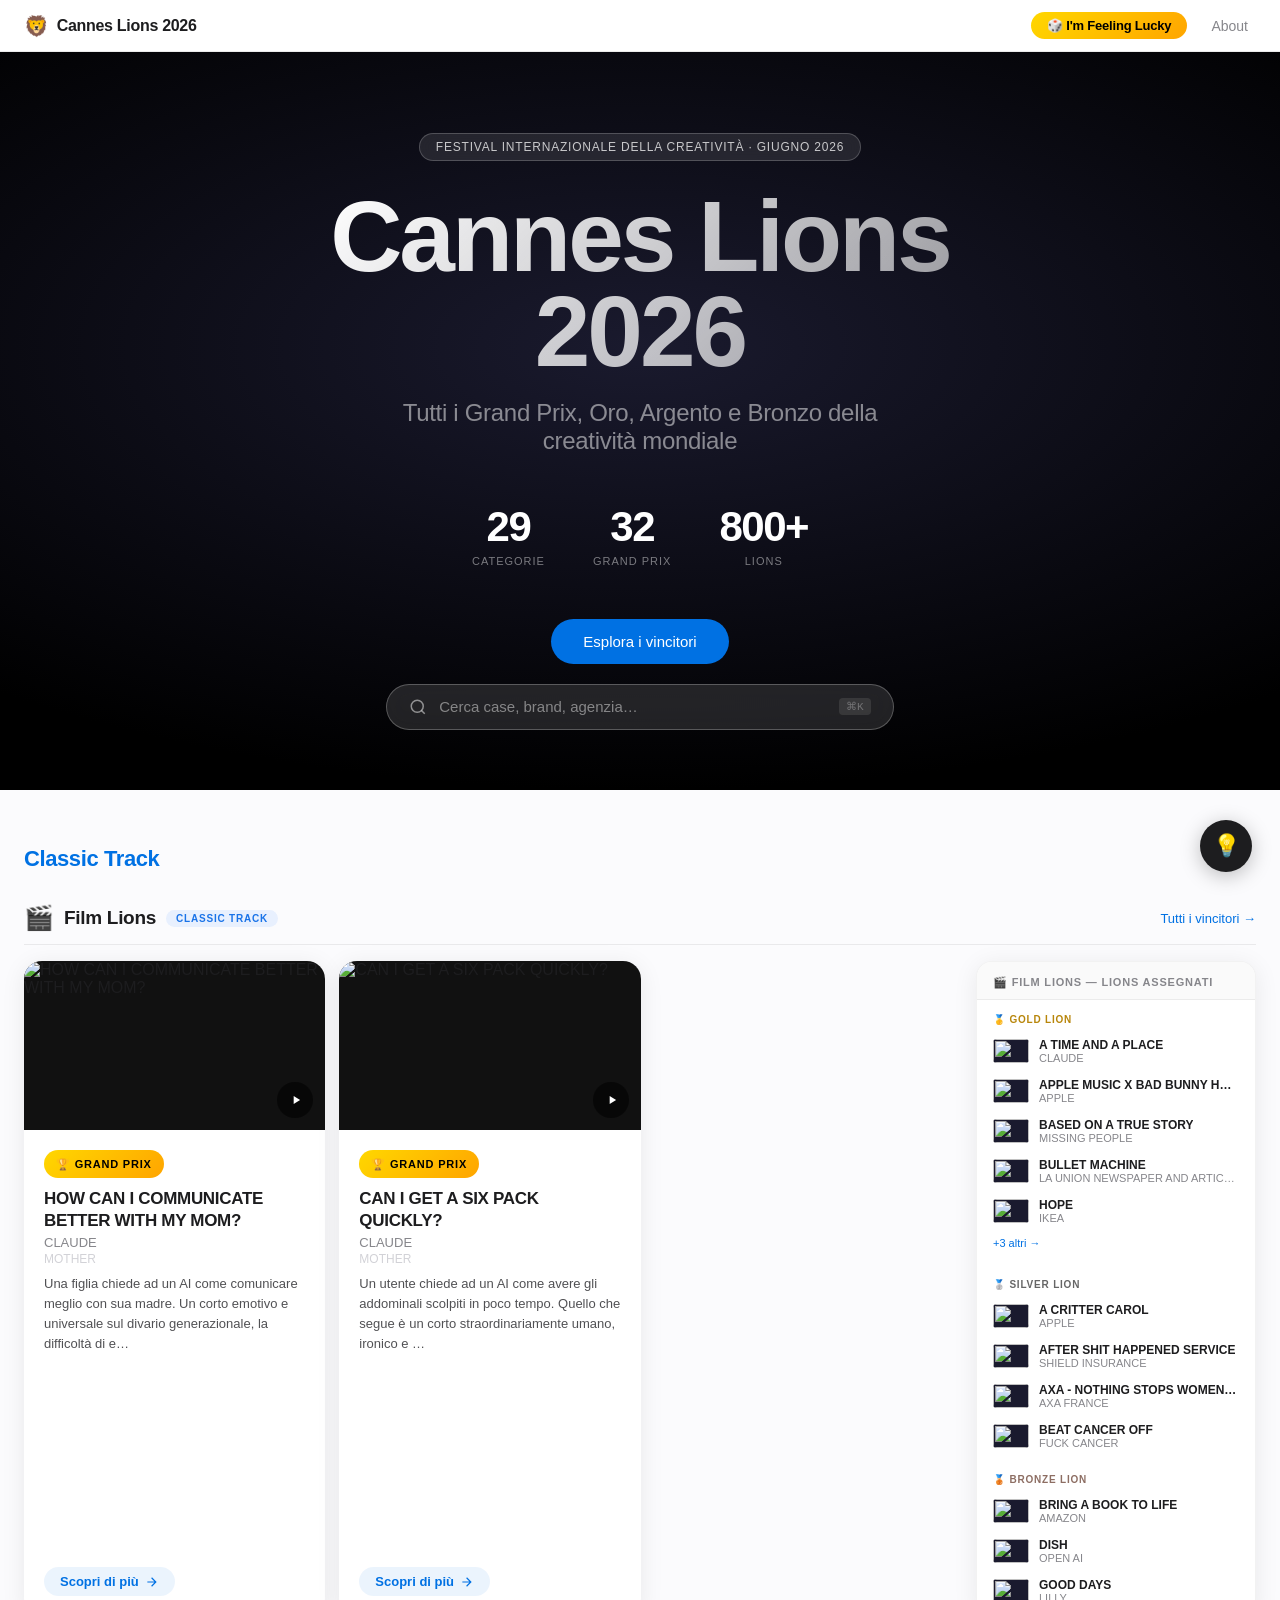
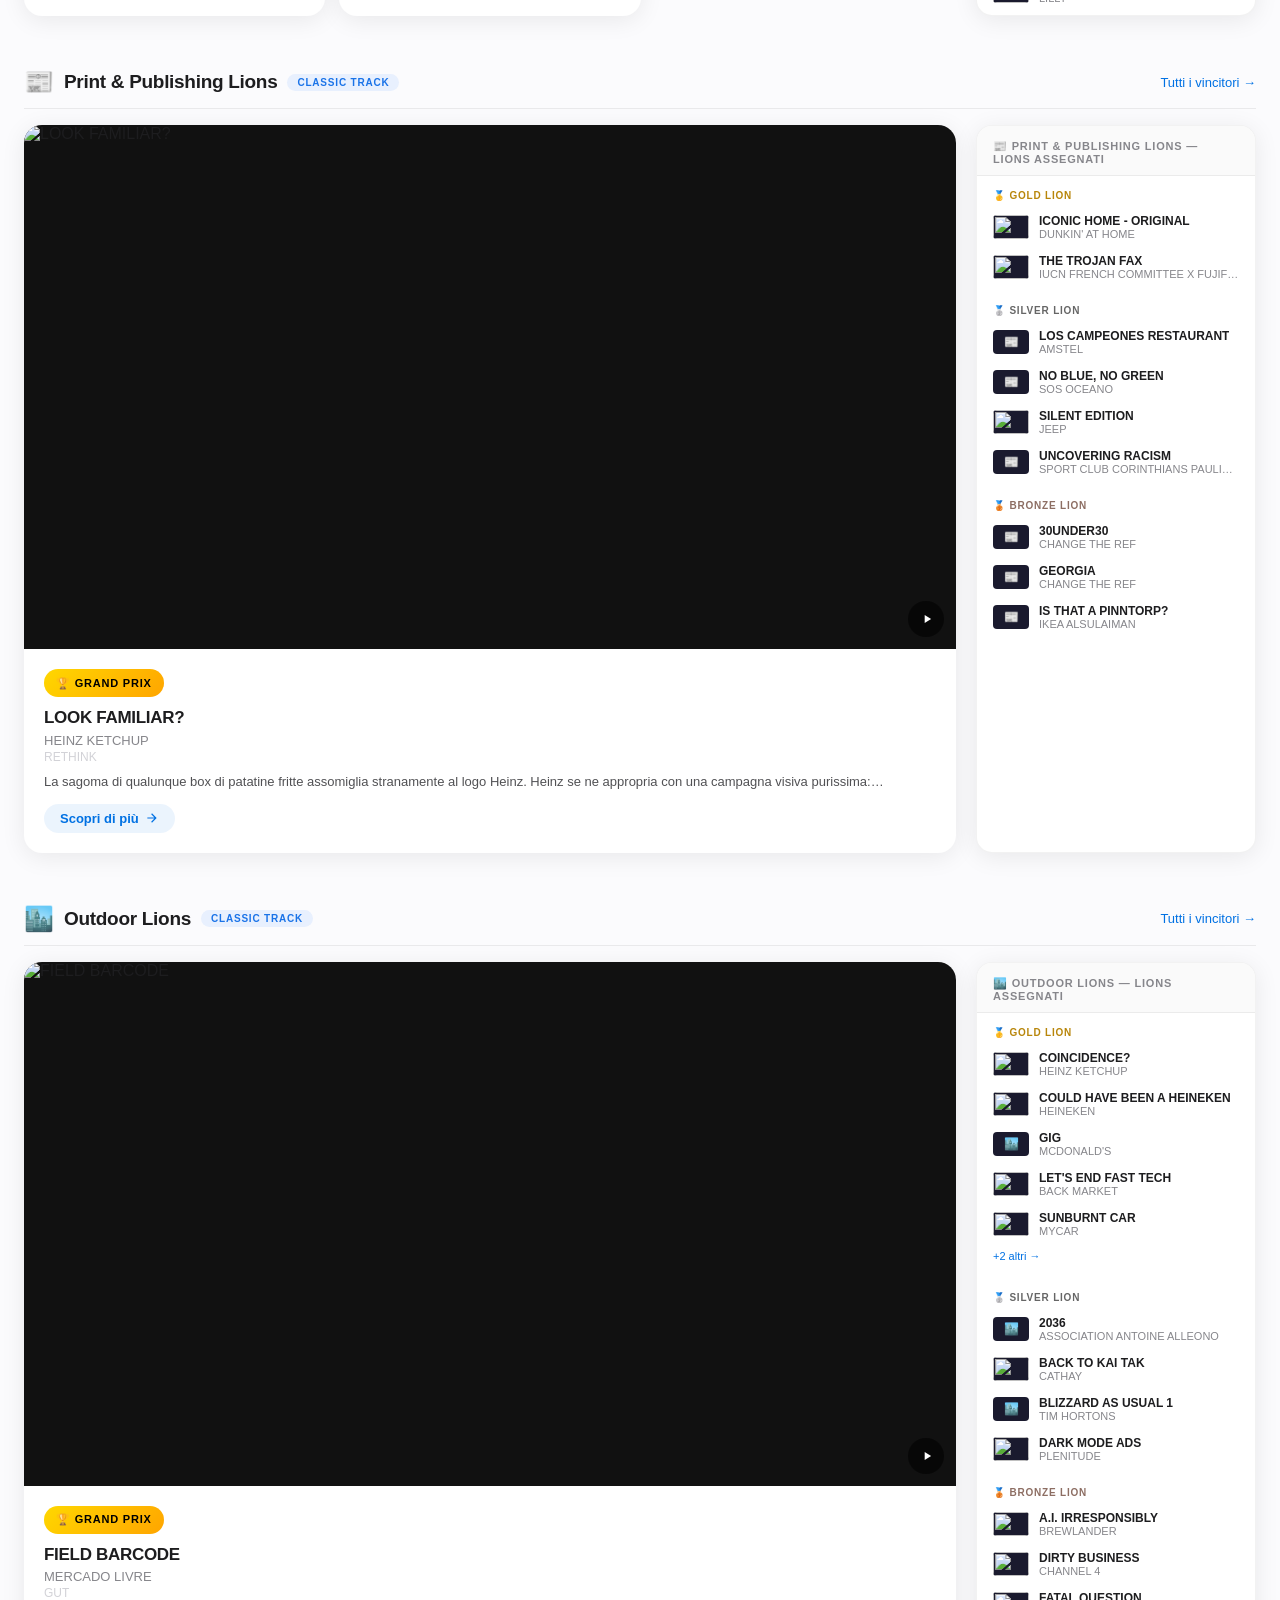
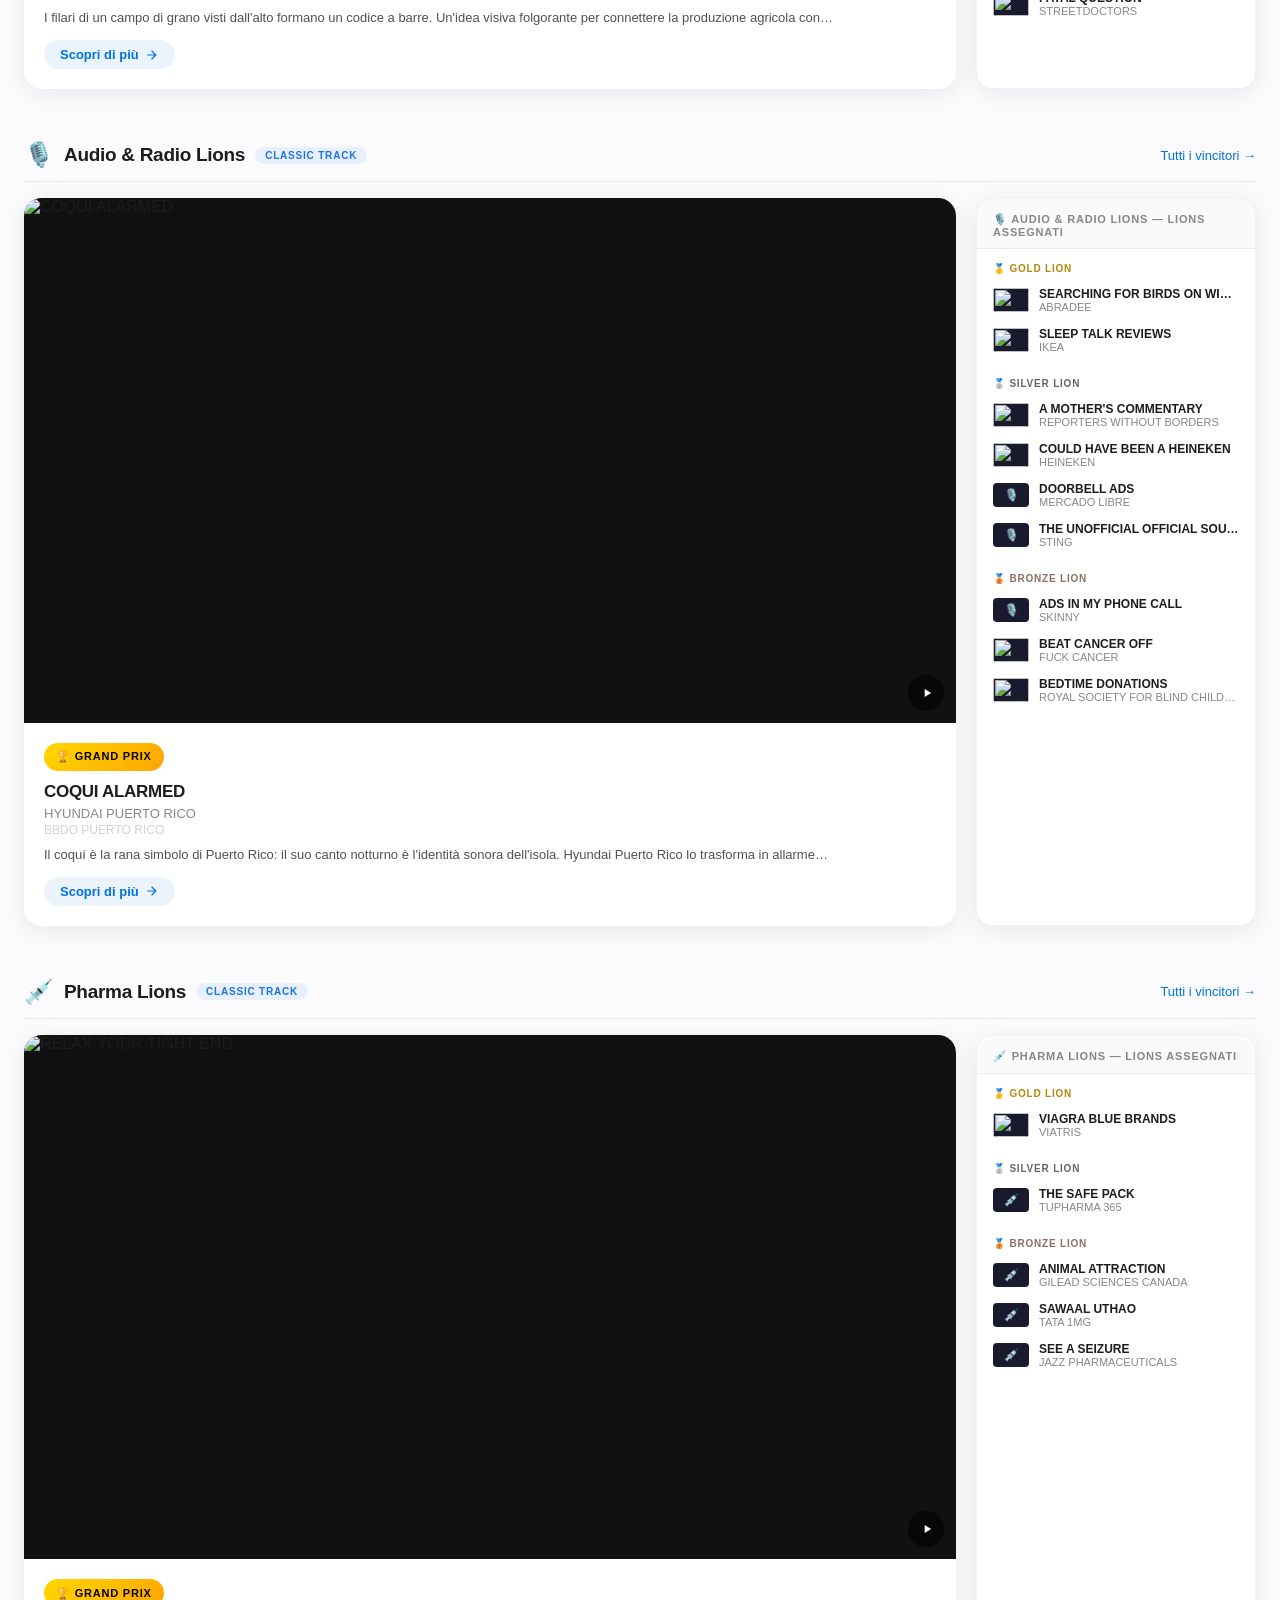
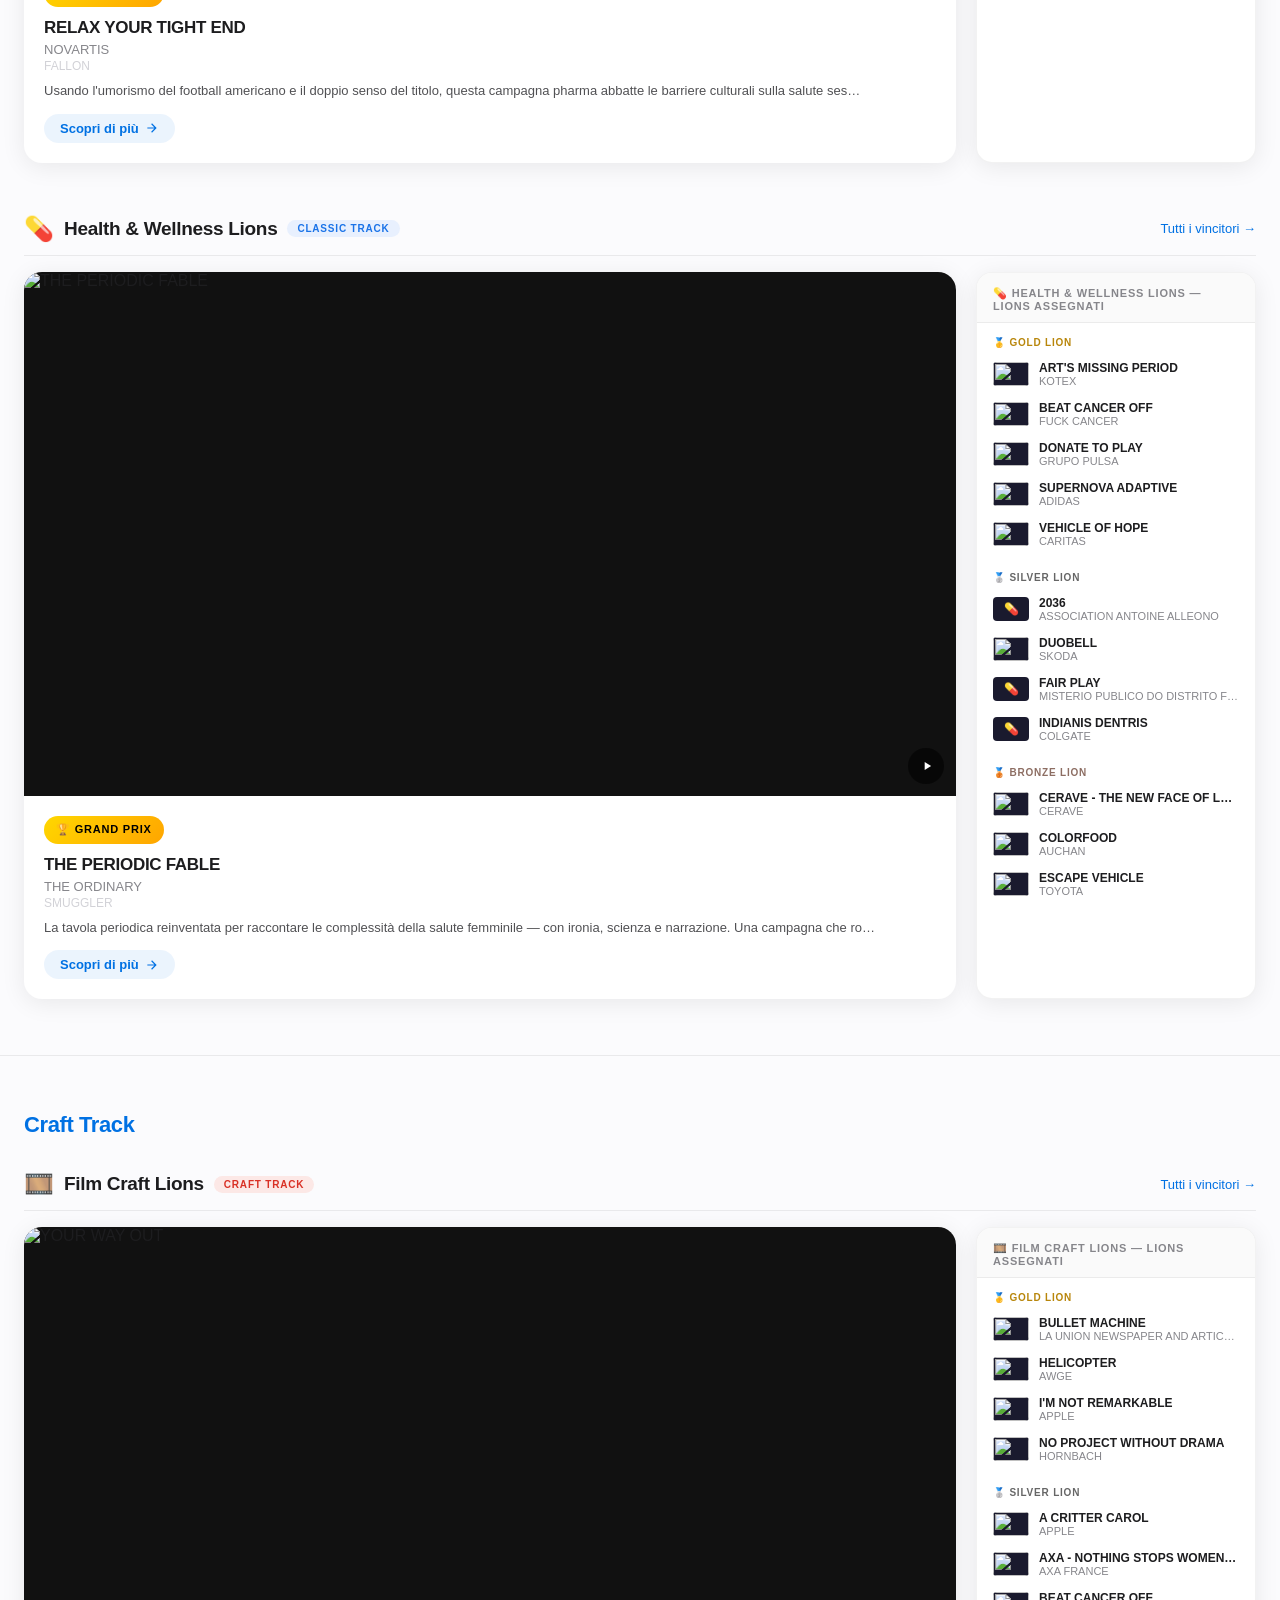
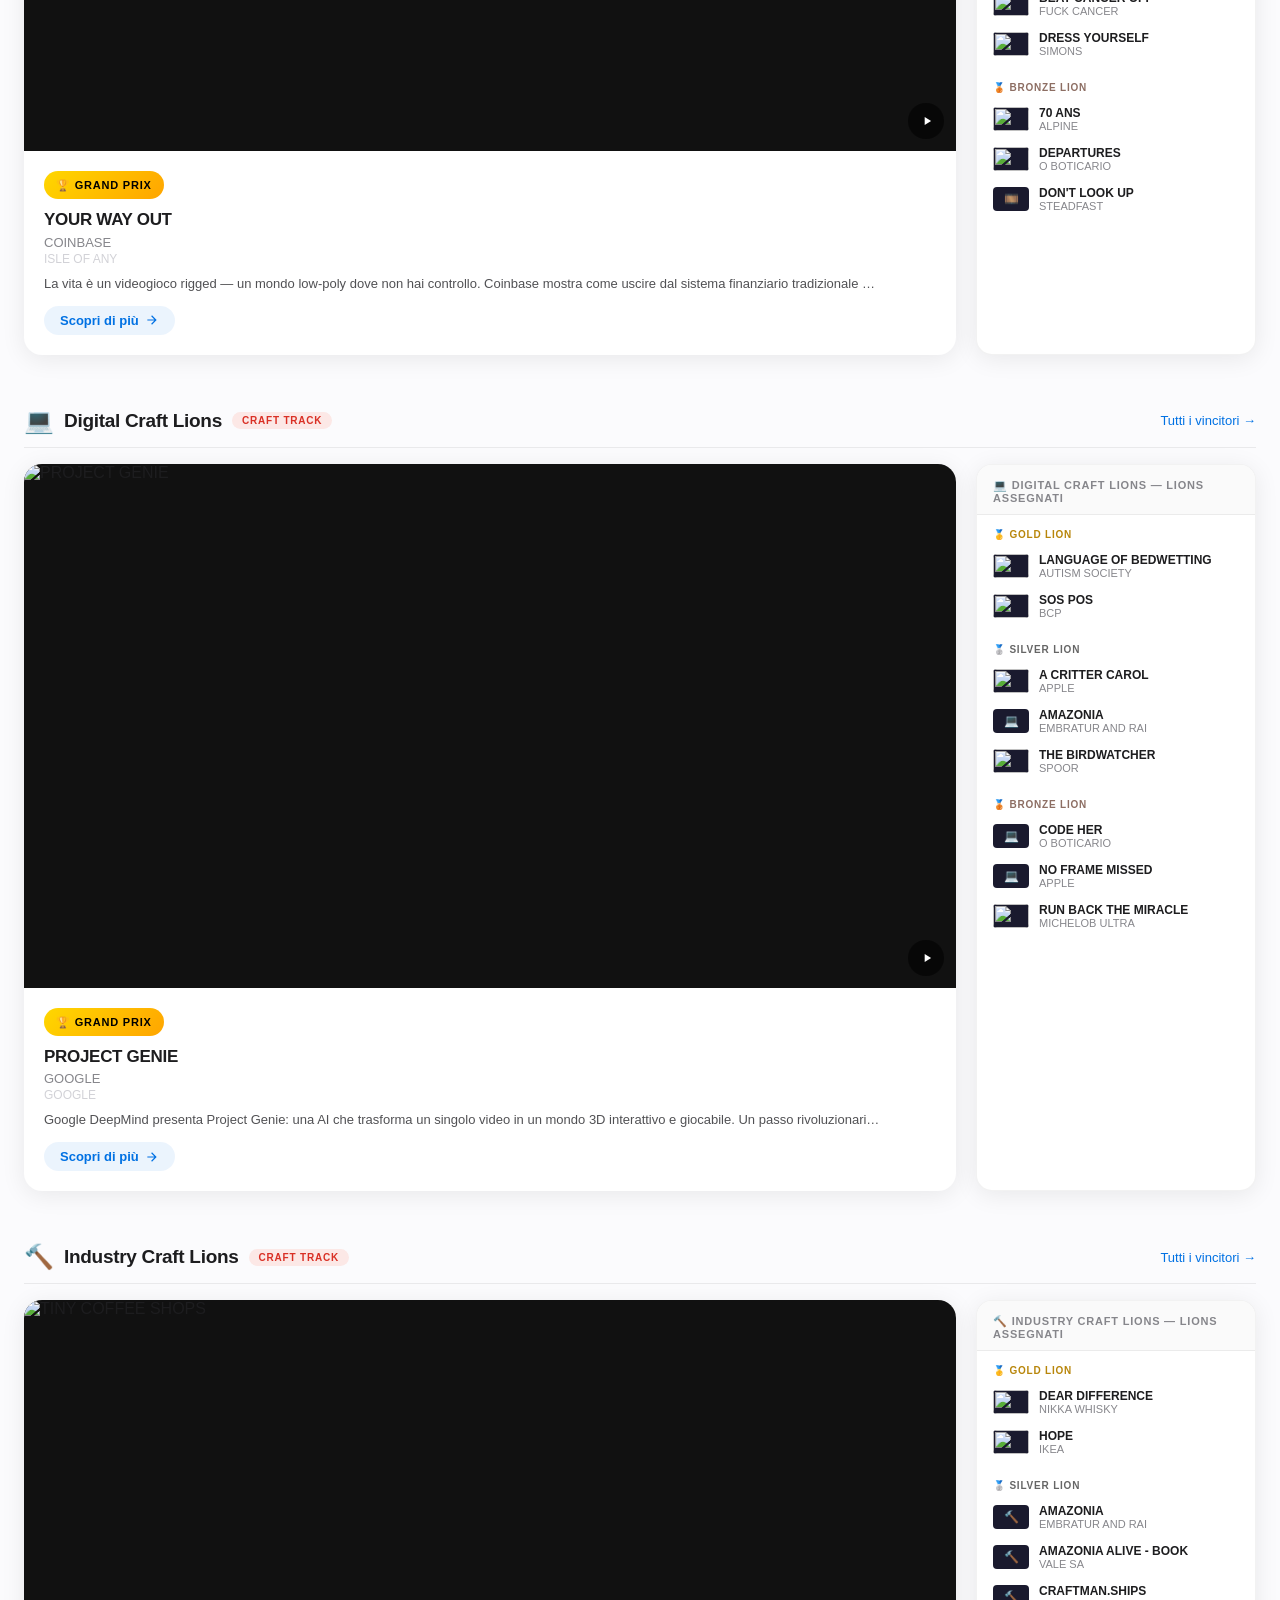
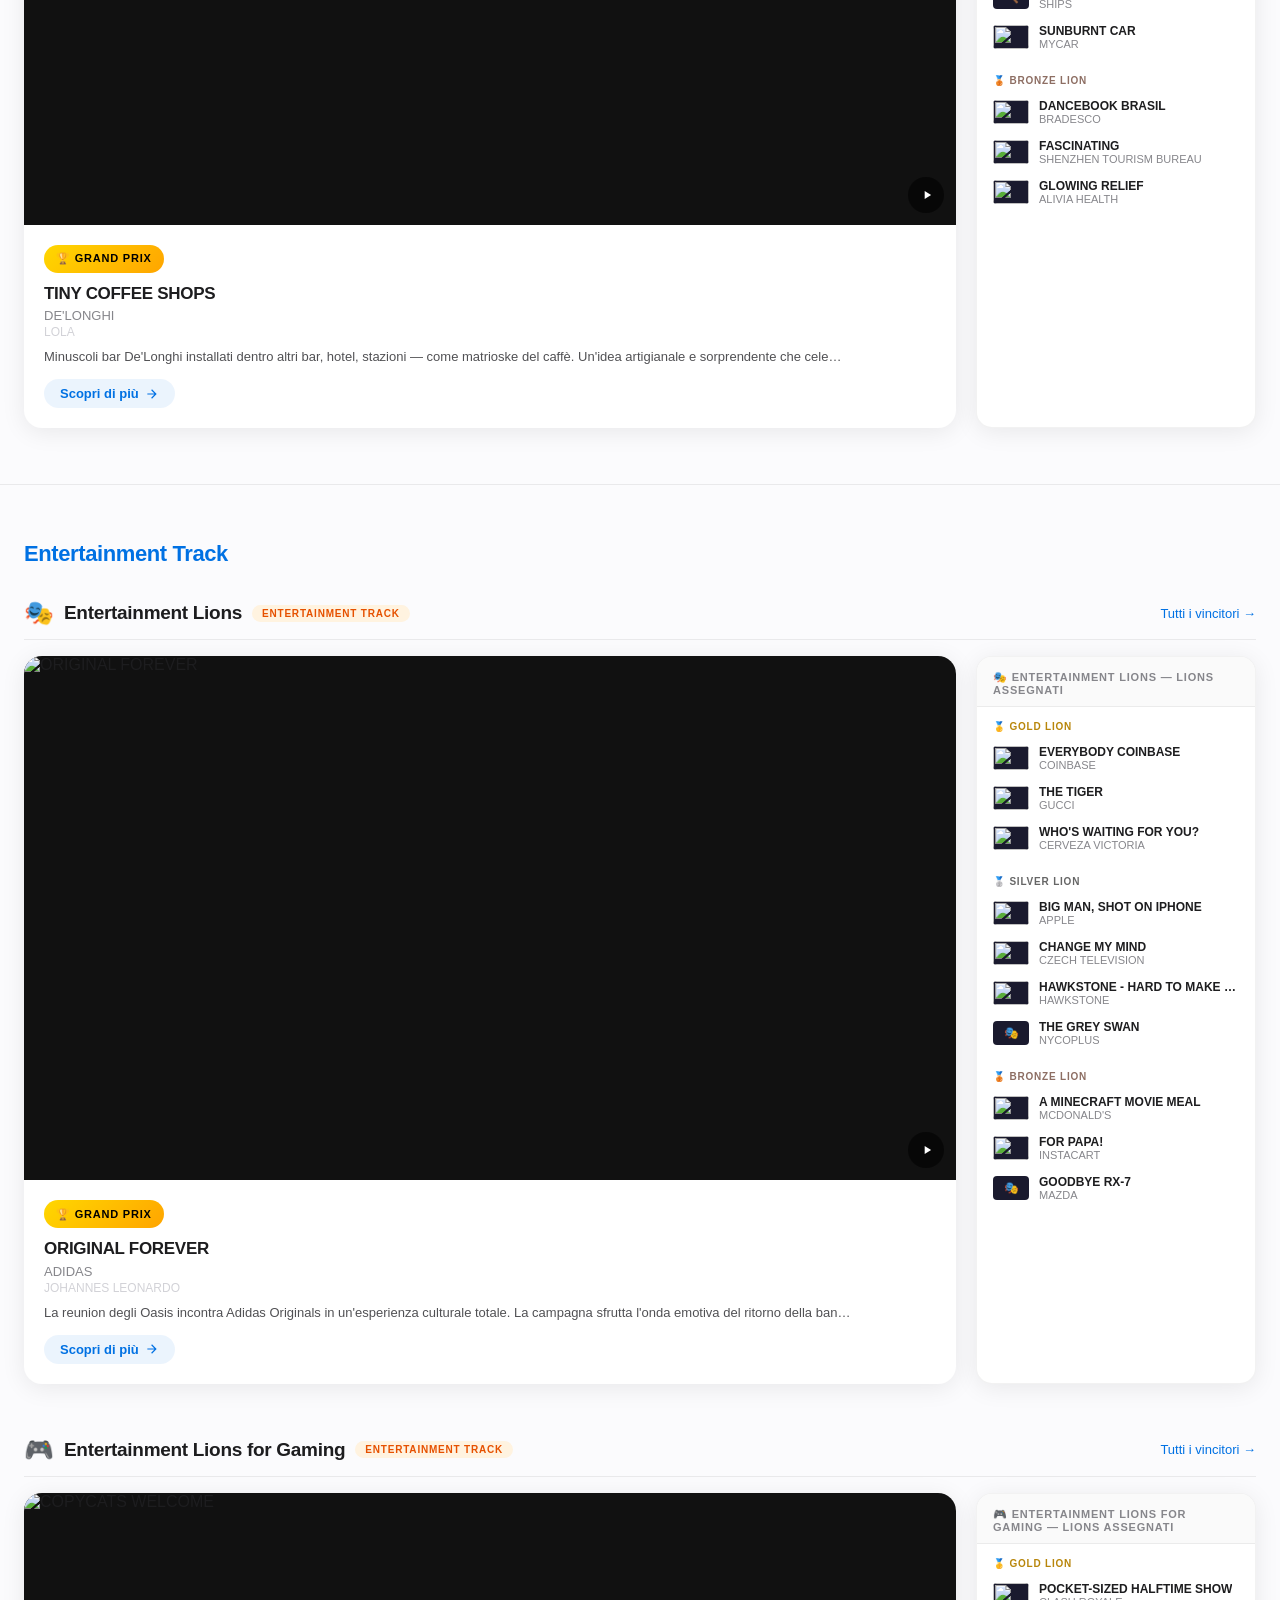
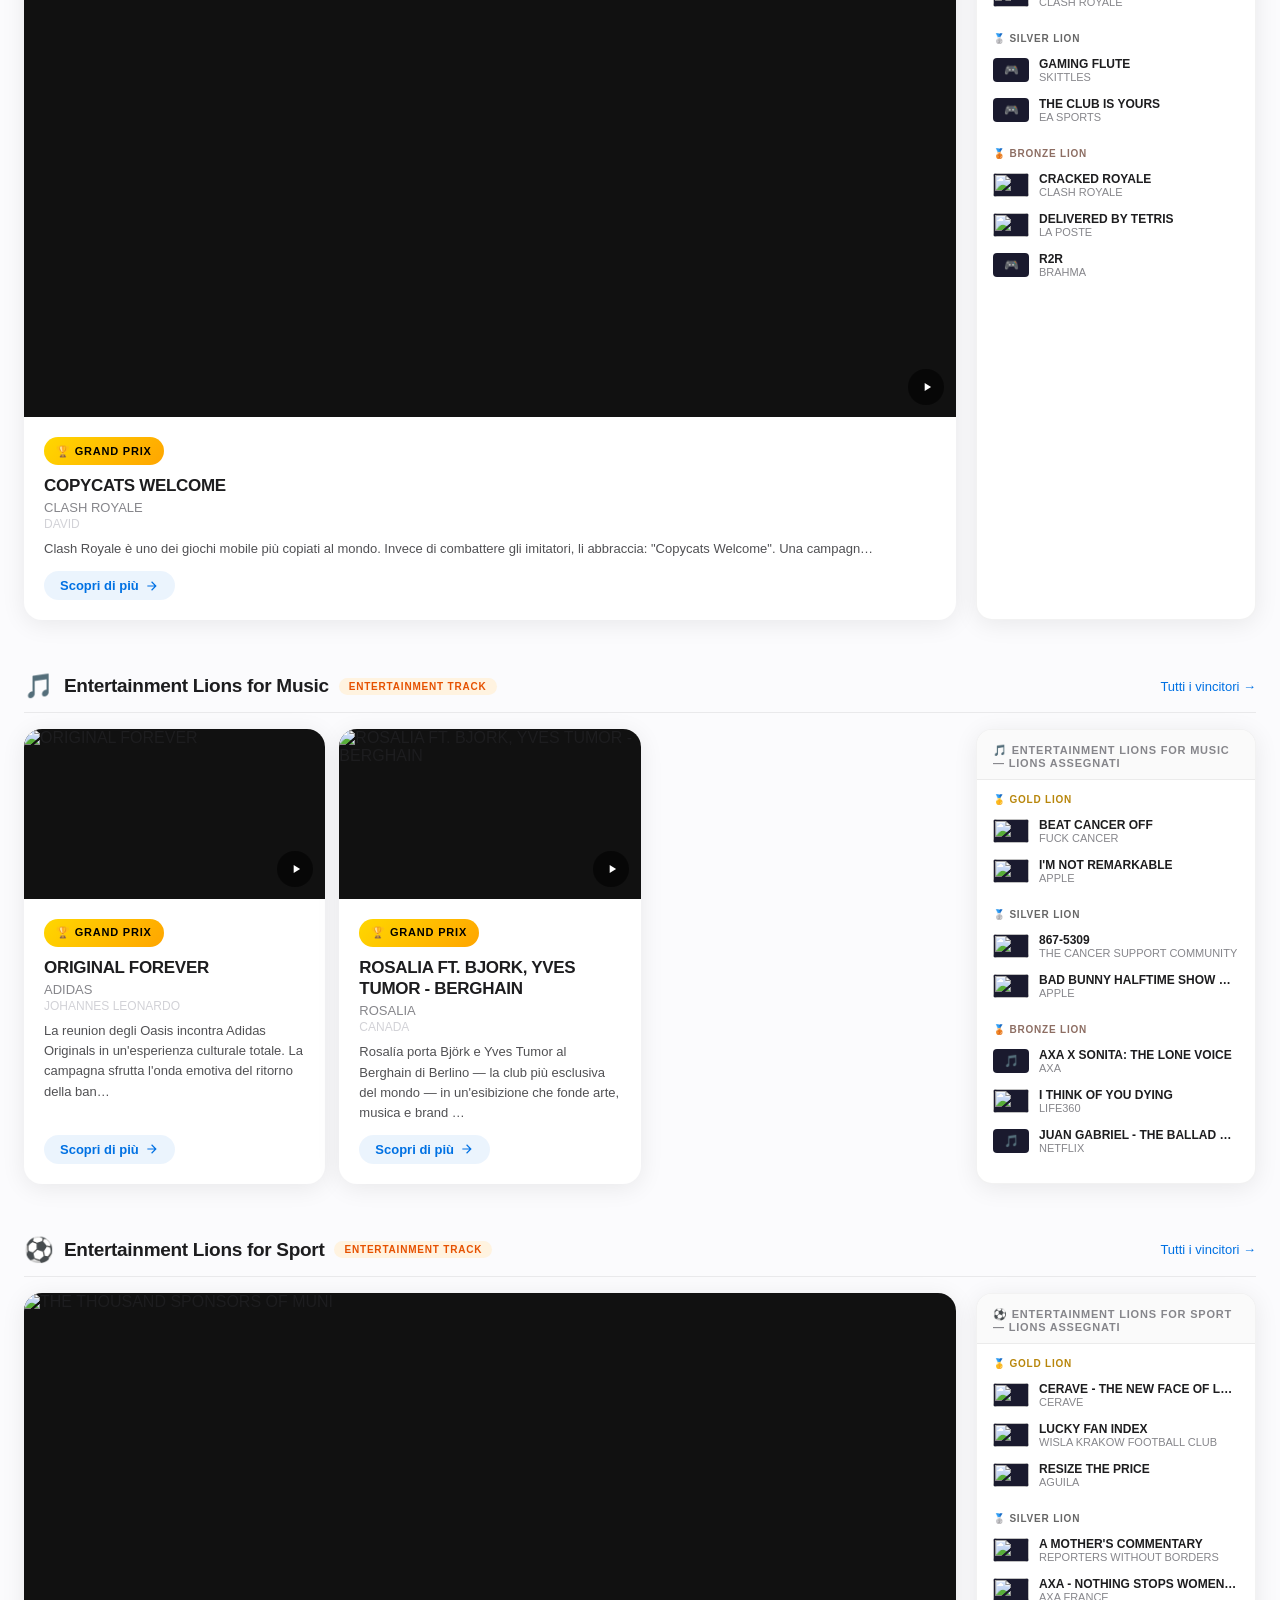
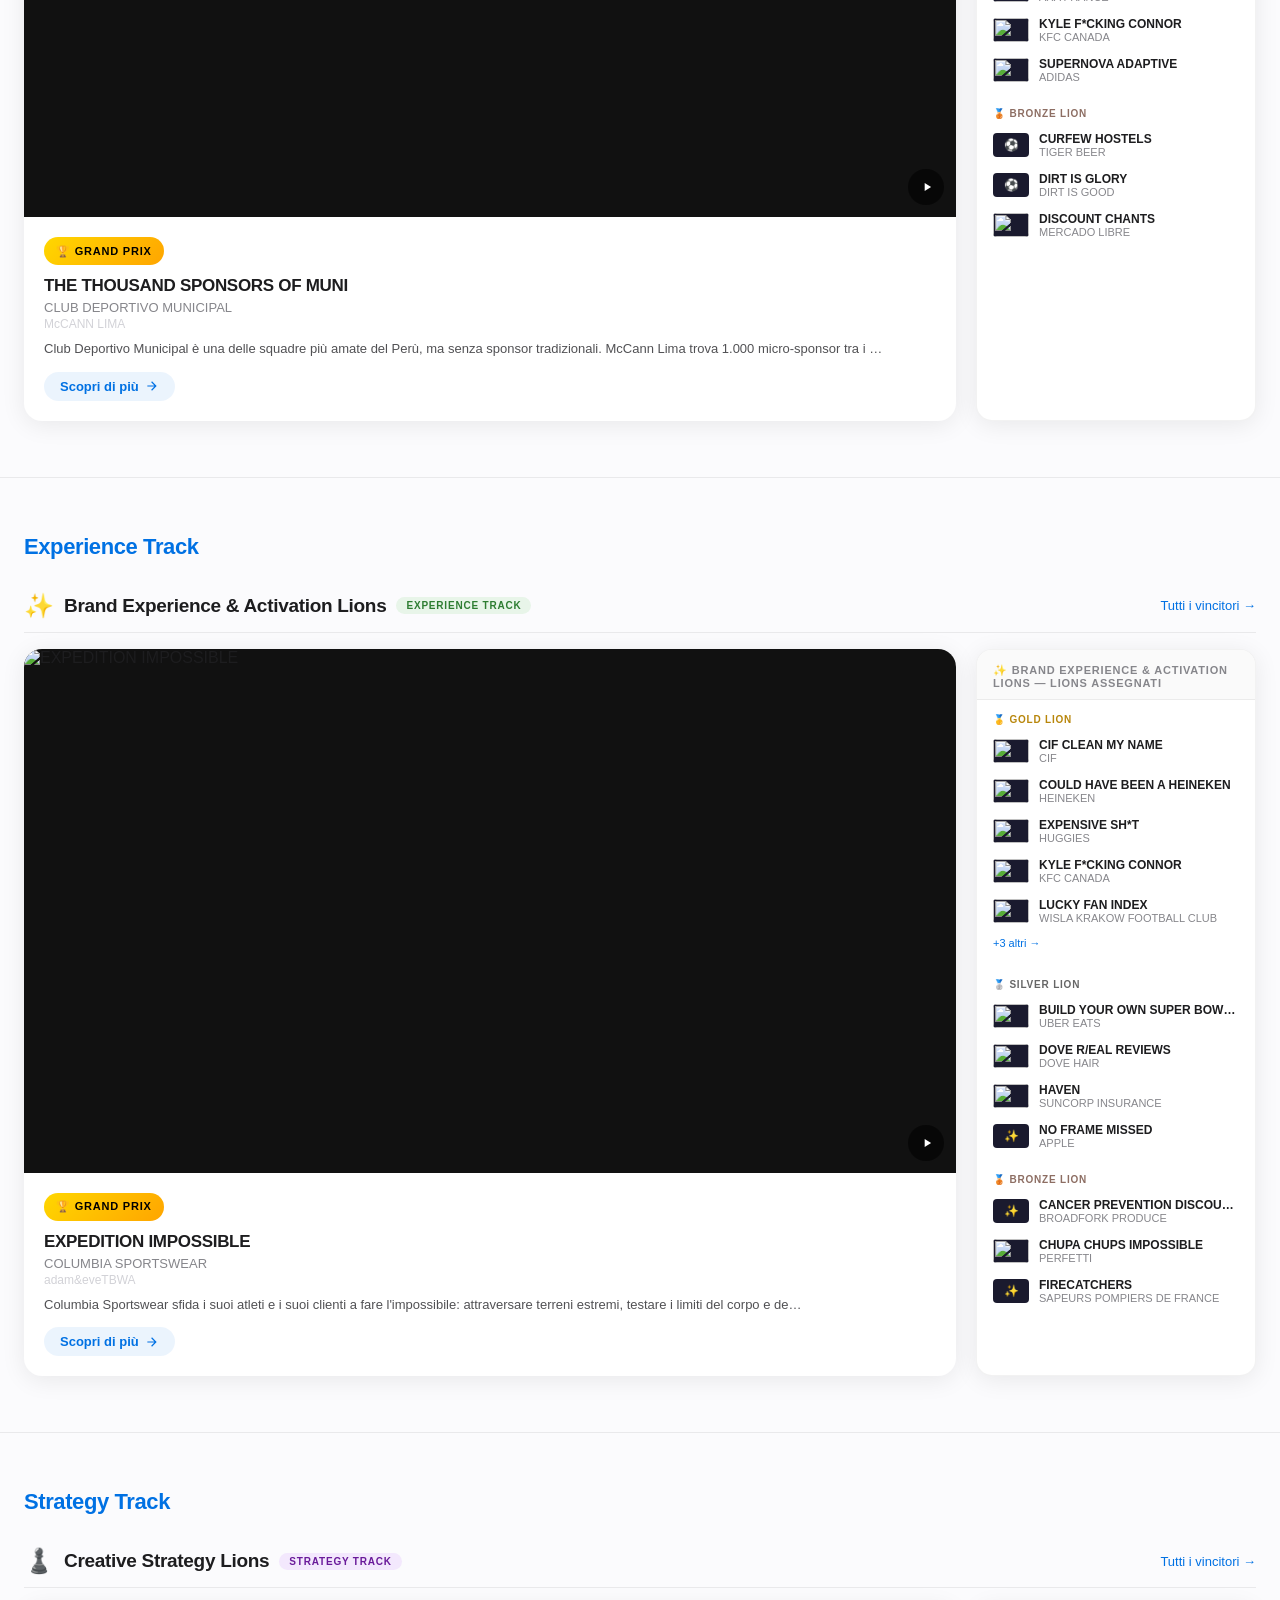
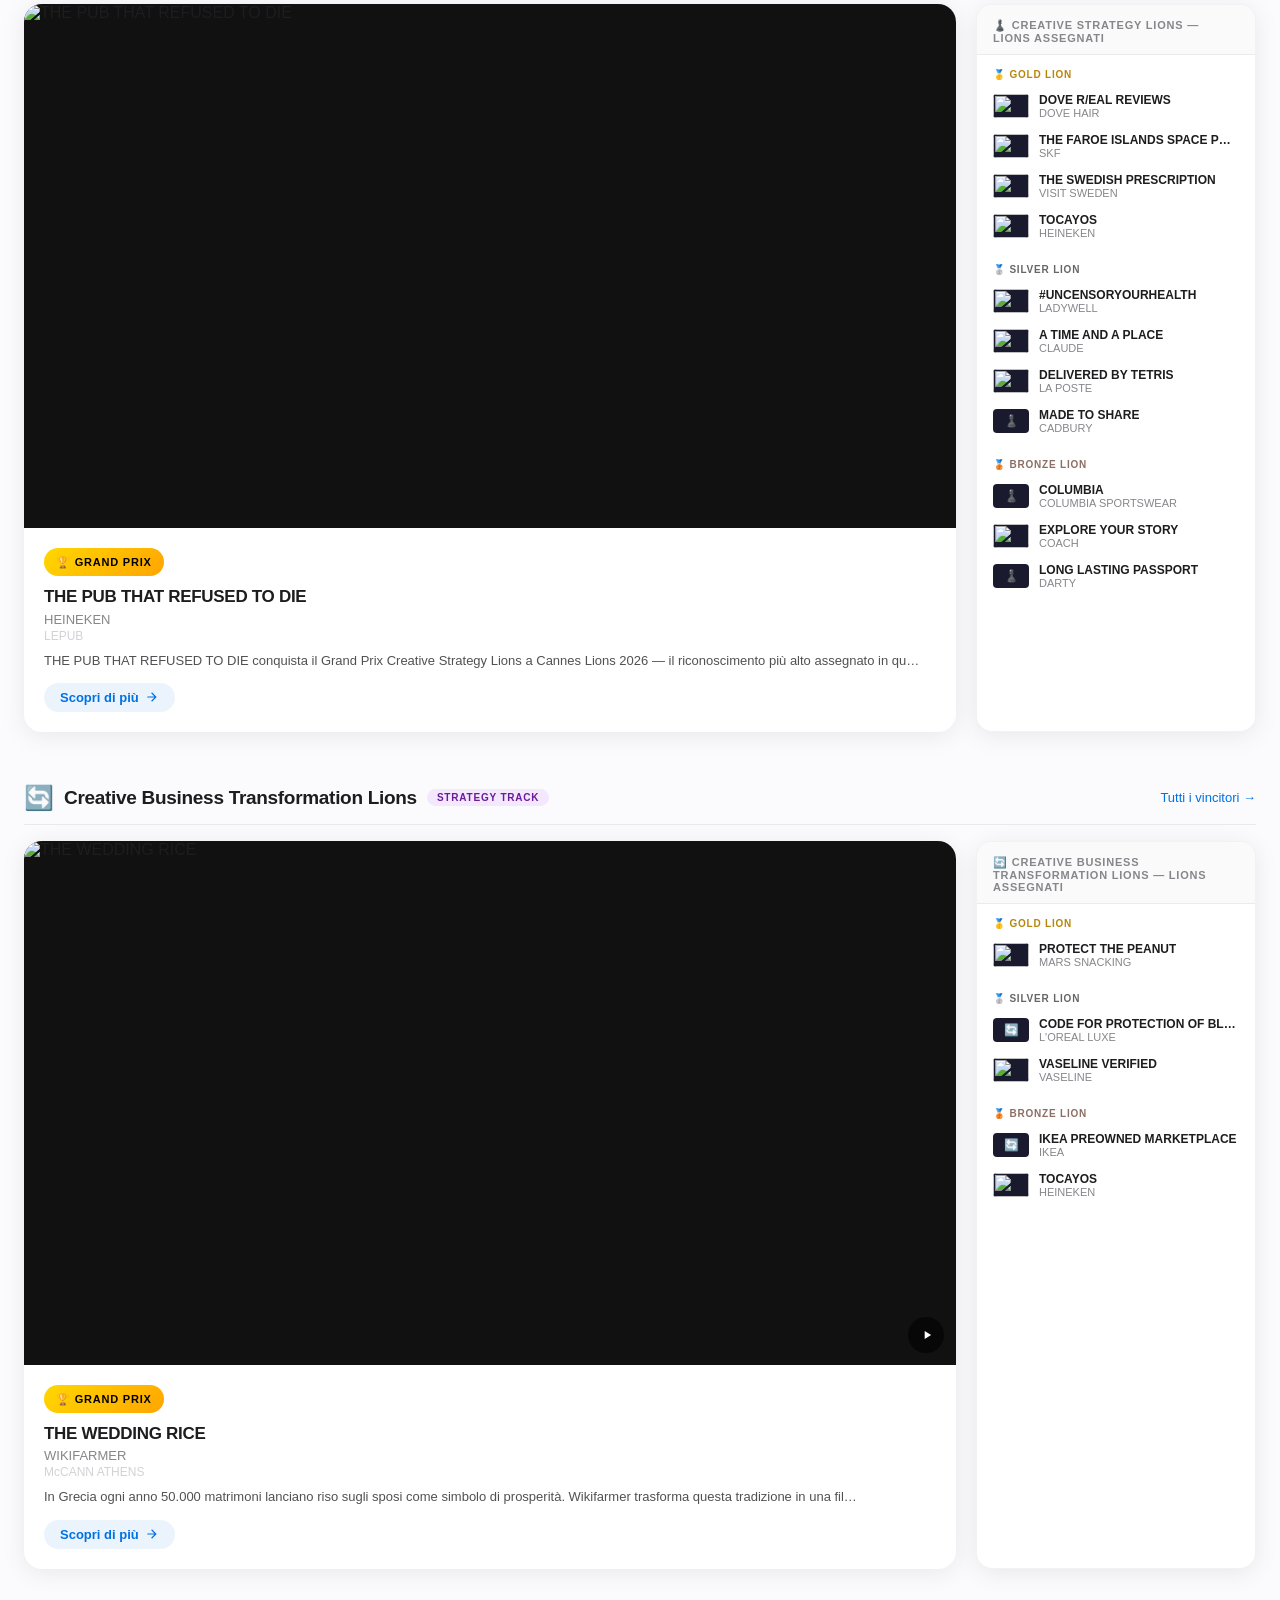
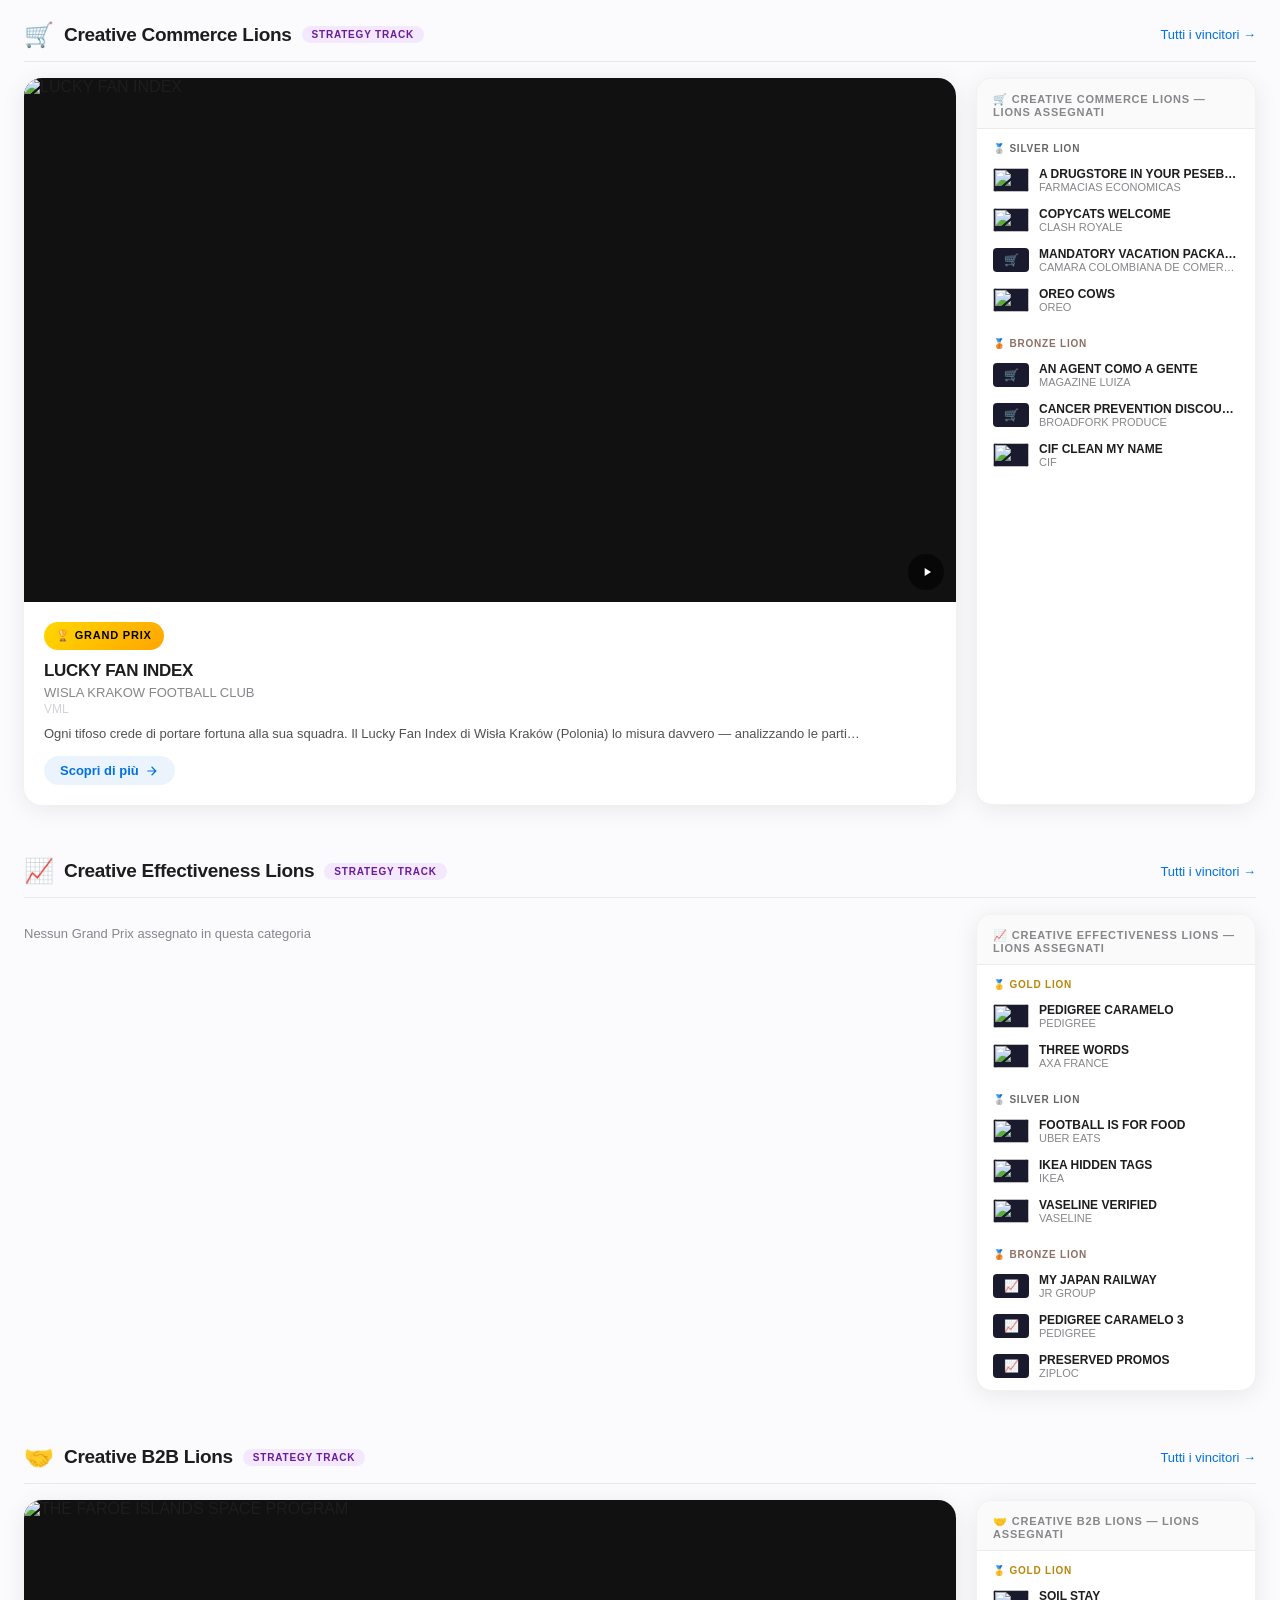
==== commit 9aa51894: "Aggiungi box suggerimenti (floating button + modal)" ====
--- a/index.html
+++ b/index.html
@@ -2036,12 +2036,104 @@
 // ⌘K shortcut
 document.addEventListener('keydown',e=>{
   if((e.metaKey||e.ctrlKey)&&e.key==='k'){e.preventDefault();openSearch();}
-  if(e.key==='Escape'){closeSearch();}
+  if(e.key==='Escape'){closeSearch();closeSuggest();}
 });
 
 // Inject search overlay once on load
 injectSearchOverlay();
 route();
 </script>
+
+<!-- ── Suggestion Box ─────────────────────────────────────────────────── -->
+<style>
+#suggest-btn{
+  position:fixed;bottom:28px;right:28px;z-index:900;
+  width:52px;height:52px;border-radius:50%;border:none;cursor:pointer;
+  background:#1d1d1f;color:#fff;font-size:22px;
+  display:flex;align-items:center;justify-content:center;
+  box-shadow:0 4px 20px rgba(0,0,0,.25);
+  transition:transform .15s,box-shadow .15s;
+}
+#suggest-btn:hover{transform:scale(1.08);box-shadow:0 6px 28px rgba(0,0,0,.35);}
+#suggest-overlay{
+  display:none;position:fixed;inset:0;z-index:1000;
+  background:rgba(0,0,0,.45);backdrop-filter:blur(6px);
+  align-items:flex-end;justify-content:flex-end;
+  padding:0 28px 92px;
+}
+#suggest-overlay.open{display:flex;}
+#suggest-box{
+  background:#fff;border-radius:18px;padding:28px 24px 20px;
+  width:100%;max-width:360px;
+  box-shadow:0 16px 48px rgba(0,0,0,.18);
+  animation:suggestIn .2s ease;
+}
+@keyframes suggestIn{from{opacity:0;transform:translateY(12px)}to{opacity:1;transform:none}}
+#suggest-box h3{font-size:17px;font-weight:700;letter-spacing:-.3px;margin-bottom:6px;}
+#suggest-box p{font-size:13px;color:#6e6e73;margin-bottom:14px;line-height:1.4;}
+#suggest-text{
+  width:100%;border:1px solid #d2d2d7;border-radius:10px;
+  padding:12px;font-size:14px;font-family:inherit;resize:none;
+  outline:none;transition:border-color .15s;
+  color:#1d1d1f;background:#fafafa;
+}
+#suggest-text:focus{border-color:#0071e3;background:#fff;}
+#suggest-text::placeholder{color:#aeaeb2;}
+.suggest-actions{display:flex;gap:8px;margin-top:12px;justify-content:flex-end;}
+.suggest-actions button{
+  padding:9px 18px;border:none;border-radius:20px;font-size:13px;
+  font-weight:600;cursor:pointer;transition:opacity .15s;
+}
+.suggest-actions button:hover{opacity:.8;}
+#suggest-cancel{background:#f5f5f7;color:#1d1d1f;}
+#suggest-send{background:#0071e3;color:#fff;}
+#suggest-thanks{
+  display:none;text-align:center;padding:8px 0 4px;
+  font-size:14px;font-weight:600;color:#34c759;
+}
+@media(max-width:480px){
+  #suggest-overlay{padding:0 12px 88px;}
+  #suggest-box{max-width:100%;}
+  #suggest-btn{bottom:20px;right:20px;}
+}
+</style>
+
+<button id="suggest-btn" onclick="openSuggest()" aria-label="Invia un suggerimento" title="Suggerimenti">💡</button>
+
+<div id="suggest-overlay" onclick="if(event.target===this)closeSuggest()">
+  <div id="suggest-box">
+    <h3>Hai un suggerimento?</h3>
+    <p>Qualcosa da aggiungere, correggere o migliorare? Scrivi qui sotto.</p>
+    <textarea id="suggest-text" rows="4" placeholder="Es. manca il video di X, la descrizione di Y non è corretta…" maxlength="500"></textarea>
+    <div id="suggest-thanks">✓ Grazie! Messaggio inviato.</div>
+    <div class="suggest-actions">
+      <button id="suggest-cancel" onclick="closeSuggest()">Annulla</button>
+      <button id="suggest-send" onclick="sendSuggest()">Invia</button>
+    </div>
+  </div>
+</div>
+
+<script>
+function openSuggest(){
+  document.getElementById('suggest-overlay').classList.add('open');
+  document.getElementById('suggest-text').value='';
+  document.getElementById('suggest-thanks').style.display='none';
+  document.querySelector('.suggest-actions').style.display='flex';
+  setTimeout(()=>document.getElementById('suggest-text').focus(),100);
+}
+function closeSuggest(){
+  document.getElementById('suggest-overlay').classList.remove('open');
+}
+function sendSuggest(){
+  const txt=document.getElementById('suggest-text').value.trim();
+  if(!txt)return;
+  const subject=encodeURIComponent('Suggerimento — Cannes Lions 2026');
+  const body=encodeURIComponent(txt);
+  window.location.href=`mailto:michele.sarzana@gmail.com?subject=${subject}&body=${body}`;
+  document.getElementById('suggest-thanks').style.display='block';
+  document.querySelector('.suggest-actions').style.display='none';
+  setTimeout(closeSuggest,2200);
+}
+</script>
 </body>
 </html>
